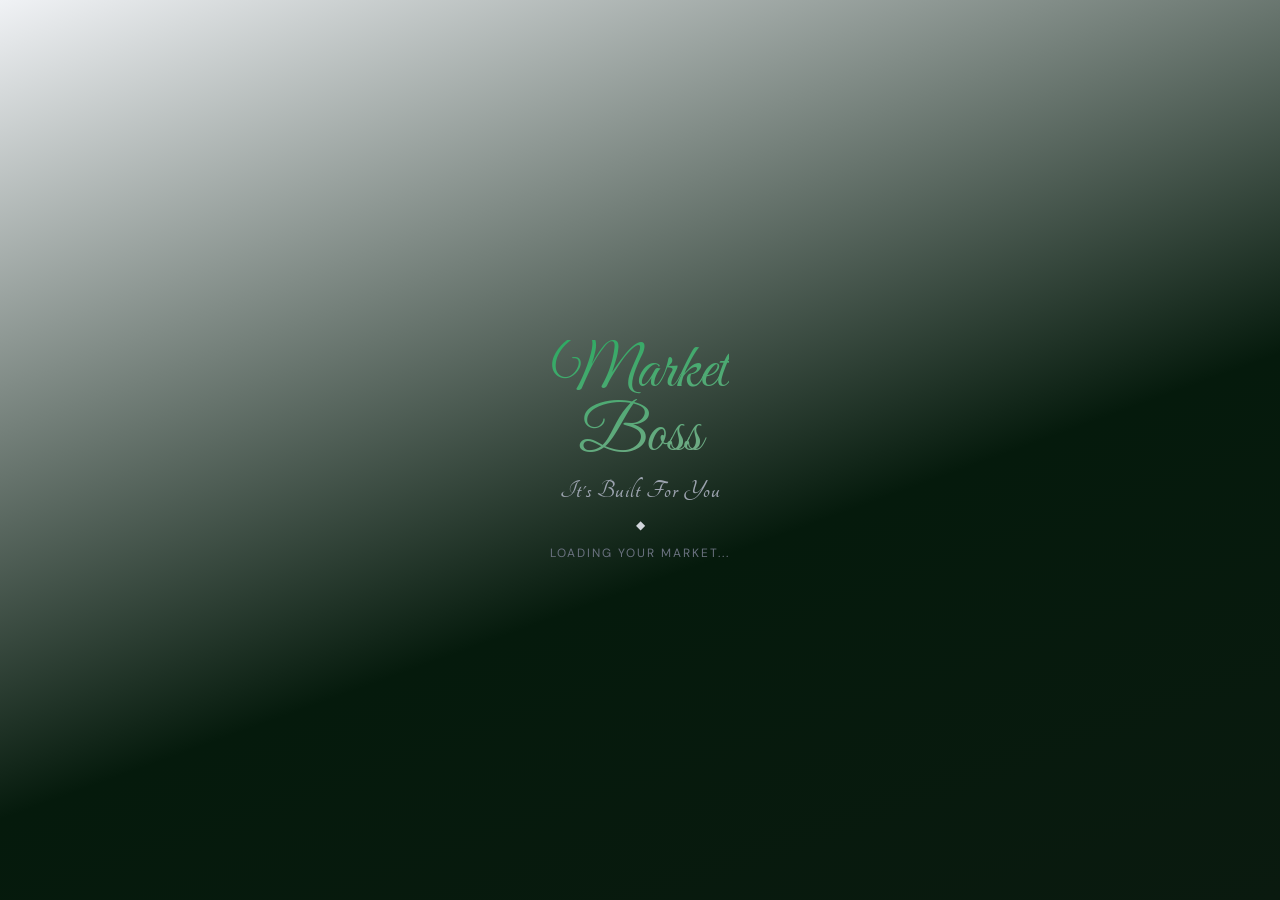
==== index.html @ b6127a5f "Update index.html Save pending fixed for staff account" ====
<!DOCTYPE html>
<html lang="en">
<head>
<meta charset="UTF-8">
<meta name="viewport" content="width=device-width, initial-scale=1.0, maximum-scale=1.0">
<title>MarketBOSS — Built for You</title>
<link href="https://fonts.googleapis.com/css2?family=Great+Vibes&family=Tangerine:wght@400;700&family=Syne:wght@400;600;700;800&family=DM+Sans:wght@300;400;500;600&display=swap" rel="stylesheet">
<style>
:root{
  /* ── Background & Surface — Light Mode ── */
  --bg:#F7F8FA;
  --surface:#FFFFFF;
  --surface2:#F0F2F5;
  --border:#E0E4EA;

  /* ── Brand Accents: Traffic-Light Palette ── */
  --green:#00A844;
  --green-dim:#007A30;
  --green-deep:#E6F7EE;
  --amber:#F5A800;
  --amber-dim:#C27F00;
  --red:#E8001A;
  --red-dim:#B00015;
  --blue:#1565C0;
  --purple:#7B1FA2;

  /* ── Text ── */
  --text:#111827;
  --dim:#374151;
  --muted:#6B7280;
  --sage:#9CA3AF;

  /* ── Legacy aliases (keep old refs working) ── */
  --gdeep:#F0F2F5;
  --gdim:#D1D5DB;

  /* ── Radii ── */
  --r:14px;
  --rs:8px;

  /* ── Fonts ── */
  --font-logo:'Great Vibes',cursive;
  --font-tag:'Tangerine',cursive;
  --font-head:'Syne',sans-serif;
  --font-body:'DM Sans',sans-serif;
}
*{box-sizing:border-box;margin:0;padding:0;-webkit-tap-highlight-color:transparent}
body{font-family:'DM Sans',sans-serif;background:var(--bg);color:var(--text);min-height:100vh;overflow-x:hidden}
.shell{max-width:430px;margin:0 auto;min-height:100vh;display:flex;flex-direction:column;position:relative;box-shadow:0 0 40px rgba(0,0,0,0.08)}

/* ── Header ── */
.hdr{padding:14px 16px 12px;display:flex;align-items:center;justify-content:space-between;background:var(--surface);position:sticky;top:0;z-index:100;border-bottom:2px solid var(--green)}
.logo{display:flex;flex-direction:column;gap:0;line-height:1}
.hdr-right{display:flex;gap:8px;align-items:center}
.icon-btn{width:36px;height:36px;background:var(--surface2);border:1px solid var(--border);border-radius:50%;display:flex;align-items:center;justify-content:center;cursor:pointer;font-size:16px;position:relative;flex-shrink:0}
.ndot{position:absolute;top:4px;right:4px;width:8px;height:8px;background:var(--amber);border-radius:50%;border:2px solid var(--surface)}

/* ── Tabs ── */
.tabs{display:flex;background:var(--surface);border-bottom:1px solid var(--border);padding:0;gap:0;overflow-x:auto;scrollbar-width:none}
.tabs::-webkit-scrollbar{display:none}
.tab{flex:1;padding:11px 4px;font-size:12px;font-weight:700;color:var(--muted);background:none;border:none;cursor:pointer;border-bottom:2px solid transparent;white-space:nowrap;transition:all 0.2s;font-family:var(--font-body);text-align:center;letter-spacing:0.3px}
.tab.on{color:var(--green);border-bottom-color:var(--green);background:var(--green-deep)}

/* ── Content ── */
.content{flex:1;padding:16px;padding-bottom:100px;overflow-y:auto}
.screen{display:none}.screen.on{display:block}

/* ── Hamburger menu ── */
.hmenu-overlay{display:none;position:fixed;inset:0;background:rgba(0,0,0,0.35);z-index:500;backdrop-filter:blur(2px)}
.hmenu-overlay.on{display:flex;justify-content:flex-end}
.hmenu-panel{width:260px;background:var(--surface);height:100%;border-left:2px solid var(--green);padding-top:16px;overflow-y:auto;box-shadow:-4px 0 20px rgba(0,0,0,0.12)}
.hmenu-lbl{padding:8px 20px 12px;font-family:var(--font-head);font-size:10px;font-weight:700;color:var(--amber);text-transform:uppercase;letter-spacing:1.2px;border-bottom:1px solid var(--border);margin-bottom:4px}
.hmenu-item{padding:13px 20px;font-size:14px;font-weight:600;color:var(--dim);cursor:pointer;display:flex;align-items:center;gap:10px;transition:all 0.15s;border-left:3px solid transparent}
.hmenu-item:hover,.hmenu-item:active{background:var(--green-deep);color:var(--green);border-left-color:var(--green)}

/* ── Cards ── */
.card{background:var(--surface);border:1px solid var(--border);border-radius:var(--r);padding:16px;margin-bottom:12px;box-shadow:0 1px 4px rgba(0,0,0,0.06)}
.card-title{font-family:'Syne',sans-serif;font-size:11px;font-weight:700;color:var(--muted);text-transform:uppercase;letter-spacing:1px;margin-bottom:12px}

/* ── Stats grid ── */
.stats2{display:grid;grid-template-columns:1fr 1fr;gap:10px;margin-bottom:12px}
.scard{background:var(--surface);border:1px solid var(--border);border-radius:var(--r);padding:14px;position:relative;overflow:hidden;box-shadow:0 1px 4px rgba(0,0,0,0.06)}
.scard::before{content:'';position:absolute;top:0;left:0;right:0;height:3px}
.scard.g::before{background:var(--green)}
.scard.a::before{background:var(--amber)}
.scard.r::before{background:var(--red)}
.scard.b::before{background:var(--blue)}
.slabel{font-size:10px;color:var(--muted);font-weight:700;text-transform:uppercase;letter-spacing:0.8px;margin-bottom:6px}
.sval{font-family:'Syne',sans-serif;font-size:22px;font-weight:800;line-height:1}
.sval.g{color:var(--green)}.sval.a{color:var(--amber)}.sval.r{color:var(--red)}.sval.b{color:var(--blue)}
.ssub{font-size:10px;color:var(--muted);margin-top:4px}
.ssub.up{color:var(--green)}.ssub.dn{color:var(--red)}

/* ── Alerts ── */
.alert{background:rgba(245,168,0,0.08);border:1px solid rgba(245,168,0,0.35);border-radius:var(--rs);padding:10px 12px;display:flex;align-items:center;gap:10px;margin-bottom:8px;font-size:12px;color:#92600A;font-weight:600}
.alert.r{background:rgba(232,0,26,0.06);border-color:rgba(232,0,26,0.3);color:var(--red)}
.alert.g{background:rgba(0,168,68,0.07);border-color:rgba(0,168,68,0.3);color:var(--green)}

/* ── Collapsible subsections ── */
.subsec{background:var(--surface);border:1px solid var(--border);border-radius:var(--r);margin-bottom:10px;overflow:hidden;box-shadow:0 1px 3px rgba(0,0,0,0.05)}
.subsec-hdr{display:flex;align-items:center;justify-content:space-between;padding:13px 16px;cursor:pointer;user-select:none;transition:background 0.15s}
.subsec-hdr:active,.subsec-hdr:hover{background:var(--surface2)}
.subsec-title{display:flex;align-items:center;gap:8px;font-family:'Syne',sans-serif;font-size:12px;font-weight:700;color:var(--text);text-transform:uppercase;letter-spacing:0.8px}
.subsec-meta{display:flex;align-items:center;gap:8px}
.subsec-count{font-size:10px;font-weight:700;padding:2px 8px;border-radius:10px;background:var(--surface2);color:var(--amber);border:1px solid var(--border)}
.subsec-chev{font-size:16px;color:var(--green);transition:transform 0.25s;font-weight:700}
.subsec-chev.open{transform:rotate(90deg)}
.subsec-body{overflow:hidden;transition:max-height 0.3s ease,opacity 0.25s;max-height:4000px;opacity:1}
.subsec-body.closed{max-height:0!important;opacity:0}
.inv-subsection-body.collapsed{max-height:0!important;opacity:0;overflow:hidden}
.inv-subsection-body{overflow:hidden;transition:max-height 0.3s ease,opacity 0.25s;max-height:4000px;opacity:1}
/* ── Staff transaction browse item styles ── */
.txn-result-item{display:flex;align-items:center;gap:12px;padding:11px 14px;background:var(--surface);border:1px solid var(--border);border-radius:var(--rs);margin-bottom:7px;cursor:pointer;transition:all .15s}
.txn-result-item:active{background:rgba(0,168,68,0.06);border-color:var(--green)}
.txn-result-add{background:var(--green);color:#fff;border:none;border-radius:20px;padding:7px 16px;font-size:12px;font-weight:700;cursor:pointer;font-family:'DM Sans',sans-serif;flex-shrink:0;white-space:nowrap}
.txn-result-added{background:rgba(0,168,68,0.1);color:var(--green);border:1px solid var(--green-dim);border-radius:20px;padding:7px 14px;font-size:12px;font-weight:700;cursor:pointer;font-family:'DM Sans',sans-serif;flex-shrink:0;white-space:nowrap}
/* ── Mode pills (staff cart payment modes) ── */
.mode-pill{padding:9px 14px;border-radius:20px;border:1.5px solid var(--border);font-size:12px;font-weight:600;cursor:pointer;background:var(--surface2);color:var(--muted);transition:all .15s;text-align:center;white-space:nowrap}
.mode-pill.selected-full{background:rgba(0,168,68,0.1);color:var(--green);border-color:var(--green)}
.mode-pill.selected-partial{background:rgba(245,168,0,0.1);color:var(--amber);border-color:var(--amber)}
.mode-pill.selected-credit{background:rgba(232,0,26,0.08);color:var(--red);border-color:var(--red)}
/* ── Pay method pills (staff cart) ── */
.pay-method-pill{flex:1;padding:9px 6px;border-radius:var(--rs);border:1.5px solid var(--border);font-size:12px;font-weight:600;cursor:pointer;background:var(--surface2);color:var(--muted);transition:all .15s;text-align:center}
.pay-method-pill.selected{background:rgba(21,101,192,0.1);color:var(--blue);border-color:var(--blue)}
.inv-subsection{background:var(--surface);border:1px solid var(--border);border-radius:var(--r);margin-bottom:10px;overflow:hidden;box-shadow:0 1px 3px rgba(0,0,0,0.05)}
.inv-subsection-header{display:flex;align-items:center;justify-content:space-between;padding:13px 16px;cursor:pointer;user-select:none;transition:background 0.15s}
.inv-subsection-header:active,.inv-subsection-header:hover{background:var(--surface2)}
.inv-subsection-title{display:flex;align-items:center;gap:8px;font-family:'Syne',sans-serif;font-size:12px;font-weight:700;color:var(--text);text-transform:uppercase;letter-spacing:0.8px}
.inv-subsection-meta{display:flex;align-items:center;gap:8px}
.inv-subsection-count{font-size:10px;font-weight:700;padding:2px 8px;border-radius:10px;background:var(--surface2);color:var(--amber);border:1px solid var(--border)}
.inv-subsection-chevron{font-size:16px;color:var(--green);transition:transform 0.25s;font-weight:700}
.inv-subsection-chevron.open{transform:rotate(90deg)}

/* ── Section divider ── */
.sdiv{font-family:var(--font-head);font-size:12px;font-weight:700;color:var(--amber);margin:14px 0 8px;display:flex;align-items:center;gap:8px;text-transform:uppercase;letter-spacing:0.8px}
.sdiv::after{content:'';flex:1;height:1px;background:var(--border)}

/* ── Transaction items ── */
.ti{display:flex;align-items:center;gap:12px;padding:10px 0;border-bottom:1px solid var(--border);cursor:pointer;transition:background 0.1s}
.ti:last-child{border-bottom:none}
.ti:active{background:var(--surface2)}
.ti-icon{width:38px;height:38px;border-radius:10px;display:flex;align-items:center;justify-content:center;font-size:16px;flex-shrink:0}
.ti-icon.sale{background:rgba(0,168,68,0.1);border:1px solid rgba(0,168,68,0.2)}
.ti-icon.purchase{background:rgba(21,101,192,0.1);border:1px solid rgba(21,101,192,0.2)}
.ti-icon.credit{background:rgba(245,168,0,0.1);border:1px solid rgba(245,168,0,0.2)}
.ti-icon.delivery{background:rgba(123,31,162,0.1);border:1px solid rgba(123,31,162,0.2)}
.ti-body{flex:1}.ti-title{font-size:13px;font-weight:600;color:var(--text)}.ti-sub{font-size:11px;color:var(--muted);margin-top:1px}
.ti-amt{text-align:right;flex-shrink:0}
.amt{font-family:'Syne',sans-serif;font-size:14px;font-weight:800}
.amt.in{color:var(--green)}.amt.out{color:var(--red)}
.ti-time{font-size:10px;color:var(--muted)}

/* ── Forms ── */
.frow{margin-bottom:12px}
.flabel{font-size:11px;font-weight:700;color:var(--dim);text-transform:uppercase;letter-spacing:0.8px;margin-bottom:6px;display:block}
.finput{width:100%;background:var(--surface);border:1.5px solid var(--border);border-radius:var(--rs);padding:11px 14px;color:var(--text);font-size:15px;font-family:'DM Sans',sans-serif;outline:none;transition:border-color 0.2s;box-shadow:0 1px 2px rgba(0,0,0,0.04)}
.finput:focus{border-color:var(--green);box-shadow:0 0 0 3px rgba(0,168,68,0.12)}
input[type="date"].finput{color-scheme:light}
.fselect{width:100%;background:var(--surface);border:1.5px solid var(--border);border-radius:var(--rs);padding:11px 14px;color:var(--text);font-size:14px;font-family:'DM Sans',sans-serif;outline:none;appearance:none;background-image:url("data:image/svg+xml,%3Csvg xmlns='http://www.w3.org/2000/svg' width='12' height='8'%3E%3Cpath fill='%236B7280' d='M1 1l5 5 5-5'/%3E%3C/svg%3E");background-repeat:no-repeat;background-position:right 14px center;box-shadow:0 1px 2px rgba(0,0,0,0.04)}
.fselect:focus{border-color:var(--green)}
.f2col{display:grid;grid-template-columns:1fr 1fr;gap:8px}

/* ── Buttons ── */
.brow{display:flex;gap:8px;margin-top:16px}
.btn{flex:1;padding:13px;border:none;border-radius:var(--rs);font-size:14px;font-weight:700;font-family:'DM Sans',sans-serif;cursor:pointer;transition:all 0.15s;letter-spacing:0.3px}
.btn:active{transform:scale(0.97);opacity:0.9}
.btn-g{background:var(--green);color:#fff}
.btn-s{background:var(--surface2);color:var(--text);border:1px solid var(--border)}
.btn-r{background:var(--red);color:#fff}
.btn-b{background:var(--blue);color:#fff}
.btn-a{background:var(--amber);color:#fff}

/* ── Mode pills ── */
.mpills{display:flex;gap:6px;flex-wrap:wrap}
.mpill{padding:8px 14px;border-radius:20px;border:1.5px solid var(--border);font-size:12px;font-weight:600;cursor:pointer;background:var(--surface2);color:var(--muted);transition:all 0.15s;white-space:nowrap}
.mpill.sf{background:rgba(0,168,68,0.1);color:var(--green);border-color:var(--green)}
.mpill.sp{background:rgba(245,168,0,0.1);color:var(--amber);border-color:var(--amber)}
.mpill.sc{background:rgba(232,0,26,0.08);color:var(--red);border-color:var(--red)}

/* ── Pay method pills ── */
.pmpills{display:flex;gap:6px}
.pmpill{flex:1;padding:9px 6px;border-radius:var(--rs);border:1.5px solid var(--border);font-size:12px;font-weight:600;cursor:pointer;background:var(--surface2);color:var(--muted);transition:all 0.15s;text-align:center}
.pmpill.on{background:rgba(21,101,192,0.1);color:var(--blue);border-color:var(--blue)}
/* partial box */
.pbox{background:var(--surface2);border:1px solid var(--border);border-radius:var(--rs);padding:12px 14px;margin-top:8px}
.pbox-row{display:flex;justify-content:space-between;font-size:12px;padding:3px 0}
.pbox-row span:first-child{color:var(--muted)}
.pbox-row.paid span:last-child{color:var(--green);font-weight:700}
.pbox-row.bal span:last-child{color:var(--red);font-weight:700;font-family:'Syne',sans-serif;font-size:14px}
/* contact box */
.contact-box{background:rgba(255,214,0,0.06);border:1px solid rgba(255,214,0,0.25);border-radius:var(--rs);padding:12px 14px;margin-top:10px}
.contact-lbl{font-size:11px;font-weight:700;color:var(--amber);text-transform:uppercase;letter-spacing:0.8px;margin-bottom:10px}
/* inventory */
.inv-row{display:flex;align-items:center;padding:10px 0;border-bottom:1px solid var(--border);gap:10px}
.inv-row:last-child{border-bottom:none}
.inv-emoji{font-size:22px;width:36px;text-align:center;flex-shrink:0}
.inv-info{flex:1}.inv-name{font-size:13px;font-weight:600}.inv-detail{font-size:11px;color:var(--muted);margin-top:2px}
.prog{height:4px;background:var(--surface2);border-radius:2px;margin-top:4px;overflow:hidden}
.progf{height:100%;border-radius:2px;transition:width 0.4s}
.progf.g{background:var(--green)}.progf.a{background:var(--amber)}.progf.r{background:var(--red)}
.inv-right{text-align:right;flex-shrink:0}
.inv-kg{font-family:'Syne',sans-serif;font-size:16px;font-weight:700}
.inv-kg.g{color:var(--green)}.inv-kg.a{color:var(--amber)}.inv-kg.r{color:var(--red)}
.inv-days{font-size:10px;color:var(--muted)}
.inv-actions{display:flex;gap:6px;margin-top:6px;justify-content:flex-end}
.inv-btn{padding:5px 12px;border-radius:20px;border:none;font-size:11px;font-weight:700;cursor:pointer;font-family:'DM Sans',sans-serif;transition:all 0.15s}
.inv-btn:active{transform:scale(0.95)}
.inv-btn-add{background:rgba(0,200,83,0.12);color:var(--green);border:1px solid var(--green-dim)}
.inv-btn-rem{background:rgba(255,23,68,0.12);color:var(--red);border:1px solid var(--red-dim)}
/* purchase items in sheet */
.pi-box{background:rgba(41,121,255,0.06);border:1px solid rgba(41,121,255,0.2);border-radius:var(--rs);padding:10px 12px;margin-bottom:8px;position:relative}
.pi-hdr{display:flex;justify-content:space-between;align-items:center;margin-bottom:8px}
.pi-label{font-size:12px;font-weight:700;color:var(--blue);font-family:'Syne',sans-serif}
.pi-remove{background:none;border:none;color:var(--red);font-size:16px;cursor:pointer;padding:0 4px;line-height:1}
.add-pi-btn{width:100%;padding:11px;background:none;border:1px dashed rgba(41,121,255,0.3);border-radius:var(--rs);color:var(--blue);font-size:13px;font-weight:600;cursor:pointer;font-family:'DM Sans',sans-serif;margin-bottom:10px}
.ptotal{background:rgba(41,121,255,0.06);border:1px solid rgba(41,121,255,0.2);border-radius:var(--rs);padding:10px 14px;margin-bottom:12px;font-size:13px}
.ptrow{display:flex;justify-content:space-between;padding:3px 0}
.ptrow span:first-child{color:var(--muted)}
.ptrow.grand span:last-child{font-family:'Syne',sans-serif;font-size:16px;color:var(--blue);font-weight:700}
/* credit ledger */
.credit-row{display:flex;align-items:center;padding:12px 0;border-bottom:1px solid var(--border);gap:10px;cursor:pointer}
.credit-row:last-child{border-bottom:none}
.credit-row:active{background:var(--surface2)}
.cavatar{width:38px;height:38px;background:var(--surface2);border-radius:50%;display:flex;align-items:center;justify-content:center;font-weight:700;font-size:14px;color:var(--dim);flex-shrink:0;border:1px solid var(--border)}
.cinfo{flex:1}.cname{font-size:13px;font-weight:600}.csub{font-size:11px;color:var(--muted)}
.cright{text-align:right}
.cowed{font-family:'Syne',sans-serif;font-size:14px;font-weight:700;color:var(--red)}
.cdays{font-size:10px;color:var(--muted);margin-top:1px}
.cbar{height:3px;background:var(--surface2);border-radius:2px;margin-top:3px;overflow:hidden}
.cbarfill{height:100%;border-radius:2px}
/* delivery */
.ditem{display:flex;gap:10px;padding:10px 0;border-bottom:1px solid var(--border);align-items:flex-start}
.ditem:last-child{border-bottom:none}
.dstatus{width:28px;height:28px;border-radius:50%;display:flex;align-items:center;justify-content:center;font-size:12px;flex-shrink:0;margin-top:3px}
.dstatus.pending{background:rgba(255,214,0,0.1);border:1px solid rgba(255,214,0,0.3)}
.dstatus.delivered{background:rgba(0,200,83,0.1);border:1px solid rgba(0,200,83,0.3)}
.dbody{flex:1}.dtitle{font-size:13px;font-weight:600}.dsub{font-size:11px;color:var(--muted);margin-top:2px}
.dbadge{font-size:10px;font-weight:700;padding:2px 8px;border-radius:10px;margin-top:4px;display:inline-block}
.dbadge.pending{background:rgba(255,214,0,0.1);color:var(--amber)}.dbadge.delivered{background:rgba(0,200,83,0.1);color:var(--green)}
/* analytics */
.insight{background:var(--surface);border:1px solid var(--border);border-radius:var(--r);padding:14px;margin-bottom:10px;border-top:3px solid var(--green)}
.insight-lbl{font-size:11px;font-weight:700;color:var(--green);text-transform:uppercase;letter-spacing:0.8px}
.insight-badge{font-size:10px;font-weight:700;padding:3px 8px;border-radius:20px;background:var(--green);color:#001a0a}
.barchart{display:flex;flex-direction:column;gap:8px}
.barrow{display:flex;align-items:center;gap:8px}
.barname{font-size:11px;width:80px;flex-shrink:0;color:var(--dim)}
.bartrack{flex:1;height:20px;background:var(--surface2);border-radius:4px;overflow:hidden}
.barfill{height:100%;border-radius:4px;display:flex;align-items:center;padding-left:8px;font-size:10px;font-weight:700;transition:width 0.6s}
.barfill.g{background:linear-gradient(90deg,var(--green-dim),var(--green));color:#001a0a}
.barfill.a{background:linear-gradient(90deg,var(--amber-dim),var(--amber));color:#1a0e00}
.barfill.b{background:linear-gradient(90deg,#1a4ea0,var(--blue));color:#fff}
.barfill.r{background:linear-gradient(90deg,var(--red-dim),var(--red));color:#fff}
.barpct{font-size:11px;font-weight:700;width:36px;text-align:right;color:var(--dim)}
.heatgrid{display:grid;grid-template-columns:repeat(2,1fr);gap:8px}
.hcell{background:var(--surface2);border:1px solid var(--border);border-radius:var(--rs);padding:10px;position:relative;overflow:hidden}
.hcell::before{content:'';position:absolute;inset:0;opacity:.15;border-radius:var(--rs)}
.hcell.hot::before{background:var(--red)}.hcell.warm::before{background:var(--amber)}
.hcell.cool::before{background:var(--blue)}.hcell.cold::before{background:var(--muted)}
.hprod{font-size:20px}.hname{font-size:12px;font-weight:600;margin-top:4px}
.hscore{font-family:'Syne',sans-serif;font-size:22px;font-weight:700}
.hscore.hot{color:var(--red)}.hscore.warm{color:var(--amber)}.hscore.cool{color:var(--blue)}.hscore.cold{color:var(--muted)}
.htrend{font-size:10px;margin-top:2px}
.tup{color:var(--green)}.tdn{color:var(--red)}.tfl{color:var(--muted)}
.msig{padding:10px 12px;background:var(--surface2);border-radius:var(--rs);margin-bottom:8px;border-left:3px solid var(--green);font-size:12px;color:var(--dim)}
.msig.a{border-left-color:var(--amber)}.msig.r{border-left-color:var(--red)}
.msig strong{color:var(--text)}
.prow{display:flex;justify-content:space-between;align-items:center;padding:8px 0;border-bottom:1px solid var(--border);font-size:13px}
.prow:last-child{border-bottom:none}
.plabel{color:var(--dim)}.pval{font-weight:700;font-family:'Syne',sans-serif}
.rec{background:var(--surface);border:1px solid var(--border);border-radius:var(--r);padding:14px;margin-bottom:10px;display:flex;gap:12px;align-items:flex-start;border-left:3px solid var(--blue)}
.rec-icon{font-size:28px;flex-shrink:0}
.rec-title{font-size:13px;font-weight:700;margin-bottom:3px;color:var(--text)}
.rec-text{font-size:12px;color:var(--muted);line-height:1.5}
.rec-action{display:inline-block;margin-top:8px;font-size:11px;font-weight:700;color:var(--blue);text-transform:uppercase;letter-spacing:.5px;cursor:pointer}
/* transaction screen */
.txn-hdr{display:flex;align-items:center;gap:12px;padding:14px 16px 10px;border-bottom:1px solid var(--border);background:var(--bg);position:sticky;top:0;z-index:10}
.back-btn{width:36px;height:36px;background:var(--surface);border:1px solid var(--border);border-radius:50%;display:flex;align-items:center;justify-content:center;cursor:pointer;font-size:18px;flex-shrink:0;color:var(--dim)}
.txn-title{font-family:'Syne',sans-serif;font-weight:800;font-size:18px;flex:1}
.cart-badge{background:var(--green);color:#001a0a;font-size:11px;font-weight:700;padding:3px 10px;border-radius:20px;flex-shrink:0}
.search-wrap{padding:12px 16px;background:var(--bg);position:sticky;top:61px;z-index:9}
.search-inner{position:relative}
.search-icon{position:absolute;left:14px;top:50%;transform:translateY(-50%);font-size:15px;pointer-events:none;color:var(--muted)}
.search-input{width:100%;background:var(--surface2);border:1px solid var(--border);border-radius:30px;padding:12px 18px 12px 40px;color:var(--text);font-size:15px;font-family:'DM Sans',sans-serif;outline:none;transition:border-color 0.2s}
.search-input:focus{border-color:var(--green);box-shadow:0 0 0 2px rgba(0,200,83,0.15)}
.sresults{padding:0 16px 8px}
.sresult{display:flex;align-items:center;gap:12px;padding:11px 14px;background:var(--surface2);border:1px solid var(--border);border-radius:var(--rs);margin-bottom:7px;cursor:pointer;transition:all .15s}
.sresult:active{background:rgba(0,200,83,0.08);border-color:var(--green);transform:scale(.98)}
.sremoji{font-size:24px;flex-shrink:0}
.srinfo{flex:1}.srname{font-size:14px;font-weight:600}.srmeta{font-size:11px;color:var(--muted);margin-top:1px}
.sr-add{background:var(--green);color:#001a0a;border:none;border-radius:20px;padding:6px 16px;font-size:12px;font-weight:700;cursor:pointer;font-family:'DM Sans',sans-serif;flex-shrink:0}
.sr-added{background:rgba(0,200,83,0.1);color:var(--green);border:1px solid var(--green-dim);border-radius:20px;padding:6px 14px;font-size:12px;font-weight:700;cursor:pointer;font-family:'DM Sans',sans-serif;flex-shrink:0}
.cat-section{padding:0 16px 12px}
.cat-hdr{display:flex;align-items:center;justify-content:space-between;padding:8px 0 6px;cursor:pointer}
.cat-lbl{font-family:'Syne',sans-serif;font-size:11px;font-weight:700;color:var(--amber);text-transform:uppercase;letter-spacing:.8px;display:flex;align-items:center;gap:6px}
.cat-chev{color:var(--green);font-size:14px;transition:transform .2s}
.cat-chev.open{transform:rotate(90deg)}
.cat-items{display:flex;flex-direction:column;gap:6px;overflow:hidden;transition:max-height .3s ease;max-height:2000px}
.cat-items.closed{max-height:0}
.finish-bar{padding:10px 16px 14px;background:var(--bg);border-top:1px solid var(--border);display:flex;gap:8px;align-items:center;position:sticky;bottom:0}
.finish-lbl{font-size:12px;color:var(--muted);flex:1}
.finish-lbl strong{color:var(--text)}
/* cart */
.cart-hdr{display:flex;align-items:center;gap:12px;padding:14px 16px 10px;border-bottom:1px solid var(--border);background:var(--bg);position:sticky;top:0;z-index:10}
.cart-prow{background:var(--surface);border:1px solid var(--border);border-radius:var(--r);padding:14px 16px;margin-bottom:10px}
.cart-ptop{display:flex;align-items:center;gap:10px;margin-bottom:12px}
.cart-pemoji{font-size:28px;flex-shrink:0}
.cart-pname{font-family:'Syne',sans-serif;font-size:15px;font-weight:700;flex:1}
.cart-premove{background:none;border:none;color:var(--red);font-size:18px;cursor:pointer;padding:0 4px}
.cart-pinputs{display:grid;grid-template-columns:1fr 1fr;gap:8px}
.cart-ig label{font-size:10px;font-weight:700;color:var(--amber);text-transform:uppercase;letter-spacing:.6px;display:block;margin-bottom:4px}
.cart-psub{margin-top:10px;text-align:right;font-size:12px;color:var(--muted)}
.cart-psub strong{font-family:'Syne',sans-serif;font-size:15px;color:var(--green);font-weight:700}
.grand-box{background:rgba(0,200,83,0.06);border:1px solid rgba(0,200,83,0.2);border-radius:var(--r);padding:16px;margin:12px 16px}
.gbrow{display:flex;justify-content:space-between;align-items:center;padding:5px 0;font-size:13px}
.gbrow span:first-child{color:var(--muted)}
.gbrow.total{border-top:1px solid #1a4028;margin-top:6px;padding-top:10px}
.gbrow.total span:first-child{font-weight:700;color:var(--text);font-size:15px}
.gbrow.total span:last-child{font-family:'Syne',sans-serif;font-size:24px;font-weight:800;color:var(--green)}
.pay-section{padding:0 16px 100px}
.pay-btn{width:100%;padding:16px;background:linear-gradient(135deg,var(--gdim),var(--green));color:#fff;border:none;border-radius:var(--rs);font-size:16px;font-weight:700;font-family:var(--font-head);cursor:pointer;margin-top:4px;transition:all .15s;letter-spacing:0.3px}
.pay-btn:active{transform:scale(.98);opacity:.9}
/* inv add/remove sheets */
.inv-sheet-preview{background:var(--surface2);border:1px solid var(--border);border-radius:var(--rs);padding:10px 14px;margin-bottom:14px;display:flex;align-items:center;gap:10px}
/* overlays */
.overlay{display:none;position:fixed;inset:0;background:rgba(0,0,0,.75);z-index:200;backdrop-filter:blur(4px)}
.overlay.on{display:flex;align-items:flex-end;justify-content:center}
.sheet{background:var(--surface);border-radius:20px 20px 0 0;border-top:1px solid var(--border);width:100%;max-width:430px;padding:20px 20px 40px;transform:translateY(100%);transition:transform .3s cubic-bezier(.34,1.56,.64,1);max-height:92vh;overflow-y:auto}
.overlay.on .sheet{transform:translateY(0)}
.shandle{width:40px;height:4px;background:var(--border);border-radius:2px;margin:0 auto 16px}
.stitle{font-family:'Syne',sans-serif;font-size:18px;font-weight:700;margin-bottom:16px}
/* toast */
.toast{position:fixed;bottom:90px;left:50%;transform:translateX(-50%) translateY(20px);background:var(--surface);border:1px solid var(--green);color:var(--green);padding:10px 20px;border-radius:30px;font-size:13px;font-weight:600;opacity:0;transition:all .3s;z-index:300;white-space:nowrap;pointer-events:none}
.toast.on{opacity:1;transform:translateX(-50%) translateY(0)}
.toast.err{border-color:var(--red);color:var(--red)}
/* FAB */
.fab{position:fixed;bottom:24px;right:calc(50% - 215px + 16px);width:52px;height:52px;border-radius:50%;display:flex;align-items:center;justify-content:center;font-size:24px;cursor:pointer;z-index:150;transition:transform .2s,background .3s,box-shadow .3s}
.fab:active{transform:scale(.92)}
@media(max-width:430px){
  .fab{right:16px}
  #fab-minus{right:auto!important;left:16px!important}
}
/* credit detail */
.cd-hdr{text-align:center;padding:4px 0 16px;border-bottom:1px solid var(--border);margin-bottom:16px}
.cd-avatar{width:56px;height:56px;background:var(--surface2);border-radius:50%;display:flex;align-items:center;justify-content:center;font-weight:700;font-size:20px;color:var(--dim);border:2px solid var(--border);margin:0 auto 10px}
.cd-name{font-family:'Syne',sans-serif;font-size:18px;font-weight:700}
.cd-owed{font-size:28px;font-family:'Syne',sans-serif;font-weight:800;color:var(--red);margin:6px 0 2px}
.cd-sub{font-size:12px;color:var(--muted)}
.ctxi{padding:10px 0;border-bottom:1px solid var(--border)}
.ctxi:last-child{border-bottom:none}
.ctxi-date{font-size:10px;color:var(--muted);font-weight:600;text-transform:uppercase;letter-spacing:.5px;margin-bottom:6px}
.ctxi-pline{font-size:12px;color:var(--dim);padding:1px 0}
.ctxi-footer{display:flex;justify-content:space-between;align-items:center;margin-top:6px}
.ctxi-total{font-family:'Syne',sans-serif;font-size:14px;font-weight:700}
.ctxi-paid{font-size:11px;color:var(--green)}
.ctxi-bal{font-size:11px;color:var(--red);font-weight:600}
.ctxi-method{font-size:10px;background:var(--surface2);padding:2px 8px;border-radius:10px;color:var(--muted)}
.offset-box{background:linear-gradient(135deg,#0a2518,#0d1f15);border:1px solid #1a4028;border-radius:var(--r);padding:14px;margin-top:16px}
.offset-title{font-family:'Syne',sans-serif;font-size:13px;font-weight:700;color:var(--green);margin-bottom:10px}
.offset-row{display:flex;gap:8px;align-items:center}
/* ALC = Average Landed Cost panel */
.alc-panel{background:linear-gradient(135deg,#0a1a28,#0d1f30);border:1px solid #1a3060;border-radius:var(--rs);padding:12px 14px;margin-top:10px}
.alc-title{font-family:var(--font-head);font-size:11px;font-weight:700;color:var(--blue);text-transform:uppercase;letter-spacing:.8px;margin-bottom:10px;display:flex;align-items:center;gap:6px}
.alc-row{display:flex;justify-content:space-between;align-items:center;padding:5px 0;border-bottom:1px solid rgba(74,158,255,0.12);font-size:12px}
.alc-row:last-child{border-bottom:none;padding-top:8px;margin-top:2px}
.alc-label{color:var(--dim)}
.alc-val{font-family:var(--font-head);font-weight:700;font-size:13px;color:var(--blue)}
.alc-suggest{color:var(--green)!important;font-size:14px!important}
.alc-margin{display:inline-block;font-size:10px;font-weight:700;padding:2px 7px;border-radius:10px;margin-left:6px}
.alc-margin.ok{background:#0a2518;color:var(--green)}
.alc-margin.low{background:#281a0a;color:var(--amber)}
.alc-margin.bad{background:#2a0a0a;color:var(--red)}
/* Time-to-restock countdown tag */
.ttr{display:inline-flex;align-items:center;gap:3px;font-size:10px;font-weight:700;padding:2px 7px;border-radius:10px;margin-left:4px}
.ttr.critical{background:rgba(232,69,60,0.15);color:var(--red);border:1px solid rgba(232,69,60,0.3)}
.ttr.warning{background:rgba(245,166,35,0.12);color:var(--amber);border:1px solid rgba(245,166,35,0.3)}
.ttr.good{background:rgba(45,170,98,0.10);color:var(--green);border:1px solid rgba(45,170,98,0.25)}
.ttr.na{background:var(--surface2);color:var(--muted);border:1px solid var(--border)}
/* BRAND SPLASH */
.splash{position:fixed;inset:0;background:linear-gradient(160deg,var(--gdeep) 0%,#051a0c 60%,#0a1a0f 100%);z-index:999;display:flex;flex-direction:column;align-items:center;justify-content:center;gap:8px;transition:opacity 0.6s}
.splash.hide{opacity:0;pointer-events:none}
.splash-logo{font-family:var(--font-logo);font-size:64px;font-weight:400;line-height:1;background:linear-gradient(165deg,#2DAA62,#7AAA8A);-webkit-background-clip:text;-webkit-text-fill-color:transparent;background-clip:text;text-align:center}
.splash-tag{font-family:var(--font-tag);font-size:26px;font-weight:700;color:var(--sage);letter-spacing:1px}
.splash-diamond{font-size:12px;color:var(--gdim);margin:4px 0}
.splash-sub{font-size:12px;color:var(--muted);font-family:var(--font-body);letter-spacing:2px;text-transform:uppercase}
/* ============================================================
   ACCOUNTS SYSTEM
   ============================================================ */
.login-shell{position:fixed;inset:0;background:var(--bg);z-index:1000;display:flex;flex-direction:column;align-items:center;justify-content:center;padding:24px}
.login-logo{font-family:var(--font-logo);font-size:52px;color:var(--green);text-align:center;margin-bottom:4px}
.login-tag{font-family:var(--font-tag);font-size:22px;color:var(--sage);text-align:center;margin-bottom:40px}
.login-card{background:var(--surface);border:1px solid var(--border);border-radius:var(--r);padding:24px;width:100%;max-width:380px}
.login-title{font-family:var(--font-head);font-size:16px;font-weight:700;text-align:center;margin-bottom:20px;color:var(--text)}
.account-list{display:flex;flex-direction:column;gap:8px;margin-bottom:8px}
.account-item{display:flex;align-items:center;gap:12px;padding:12px 14px;background:var(--surface2);border:1px solid var(--border);border-radius:var(--rs);cursor:pointer;transition:all 0.15s}
.account-item:active{border-color:var(--green);background:var(--gdeep)}
.acct-avatar{width:40px;height:40px;border-radius:50%;display:flex;align-items:center;justify-content:center;font-weight:800;font-size:14px;flex-shrink:0;font-family:var(--font-head)}
.acct-avatar.owner{background:linear-gradient(135deg,var(--gdim),var(--green));color:#fff}
.acct-avatar.multi{background:linear-gradient(135deg,#1a4ea0,var(--blue));color:#fff}
.acct-avatar.staff{background:linear-gradient(135deg,var(--muted),var(--sage));color:#fff}
.acct-info{flex:1}
.acct-name{font-size:14px;font-weight:700;color:var(--text)}
.acct-role{font-size:11px;color:var(--muted);margin-top:1px}
.pin-display{display:flex;justify-content:center;gap:10px;margin:16px 0}
.pin-dot{width:14px;height:14px;border-radius:50%;border:2px solid var(--border);background:transparent;transition:all 0.15s}
.pin-dot.filled{background:var(--green);border-color:var(--green)}
.pin-pad{display:grid;grid-template-columns:repeat(3,1fr);gap:10px;margin-top:8px}
.pin-key{height:56px;background:var(--surface2);border:1px solid var(--border);border-radius:var(--rs);display:flex;align-items:center;justify-content:center;font-family:var(--font-head);font-size:20px;font-weight:700;cursor:pointer;transition:all 0.15s;color:var(--text)}
.pin-key:active{background:var(--gdeep);border-color:var(--green);transform:scale(0.95)}
.role-badge{font-size:10px;font-weight:700;padding:2px 8px;border-radius:10px;flex-shrink:0}
.role-badge.owner{background:var(--gdeep);color:var(--green);border:1px solid var(--gdim)}
.role-badge.multi{background:#0a1528;color:var(--blue);border:1px solid #1a3060}
.role-badge.staff{background:#1a1528;color:var(--purple);border:1px solid #3a2060}
.lb-row{display:flex;align-items:center;gap:12px;padding:10px 0;border-bottom:1px solid var(--border)}
.lb-row:last-child{border-bottom:none}
.lb-rank{font-family:var(--font-head);font-size:18px;font-weight:800;width:28px;text-align:center;flex-shrink:0}
.lb-rank.gold{color:#FFD700}.lb-rank.silver{color:#C0C0C0}.lb-rank.bronze{color:#CD7F32}
.lb-avatar{width:36px;height:36px;border-radius:50%;display:flex;align-items:center;justify-content:center;font-weight:800;font-size:13px;flex-shrink:0;background:var(--surface2);border:1px solid var(--border);color:var(--text)}
.lb-info{flex:1}.lb-name{font-size:13px;font-weight:700}.lb-sub{font-size:11px;color:var(--muted)}
.lb-right{text-align:right}.lb-amount{font-family:var(--font-head);font-size:14px;font-weight:700;color:var(--green)}.lb-txns{font-size:10px;color:var(--muted)}
.lb-bar{height:3px;background:var(--border);border-radius:2px;margin-top:4px;overflow:hidden}
.lb-barfill{height:100%;border-radius:2px;background:linear-gradient(90deg,var(--gdim),var(--green))}
.audit-flag{display:flex;align-items:flex-start;gap:10px;padding:10px 12px;border-radius:var(--rs);margin-bottom:8px}
.audit-flag.ok{background:rgba(45,170,98,0.08);border:1px solid rgba(45,170,98,0.2)}
.audit-flag.warn{background:rgba(245,166,35,0.08);border:1px solid rgba(245,166,35,0.2)}
.audit-flag.err{background:rgba(232,69,60,0.08);border:1px solid rgba(232,69,60,0.25)}
.store-tab{display:flex;gap:6px;overflow-x:auto;scrollbar-width:none;padding:10px 16px;border-bottom:1px solid var(--border)}
.store-tab::-webkit-scrollbar{display:none}
.store-pill{flex-shrink:0;padding:7px 14px;background:var(--surface2);border:1px solid var(--border);border-radius:20px;font-size:12px;font-weight:600;cursor:pointer;color:var(--muted);transition:all 0.15s;white-space:nowrap}
.store-pill.on{background:var(--gdeep);border-color:var(--gdim);color:var(--green)}
.staff-total-box{margin:16px;background:linear-gradient(135deg,var(--gdeep),#0a2010);border:1px solid var(--gdim);border-radius:var(--r);padding:16px;text-align:center}
.staff-total-label{font-size:11px;font-weight:600;color:var(--sage);text-transform:uppercase;letter-spacing:0.8px;margin-bottom:4px}
.staff-total-val{font-family:var(--font-head);font-size:36px;font-weight:800;color:var(--green)}
.shift-modal{display:none;position:fixed;inset:0;background:rgba(0,0,0,0.85);z-index:600;backdrop-filter:blur(6px);align-items:center;justify-content:center;padding:20px}
.shift-modal.on{display:flex}
.shift-card{background:var(--surface);border:1px solid var(--border);border-radius:20px;padding:24px;width:100%;max-width:380px}
/* Subsection headers use brand font */
.subsec-title{display:flex;align-items:center;gap:8px;font-family:var(--font-head);font-size:12px;font-weight:700;color:var(--sage);text-transform:uppercase;letter-spacing:0.8px}
.stitle{font-family:var(--font-head);font-size:18px;font-weight:700;margin-bottom:16px;color:var(--text)}
.txn-title{font-family:var(--font-head);font-weight:800;font-size:18px;flex:1}
.back-btn{width:36px;height:36px;background:var(--surface);border:1px solid var(--border);border-radius:50%;display:flex;align-items:center;justify-content:center;cursor:pointer;font-size:18px;flex-shrink:0;color:var(--sage)}
.inv-level-hdr { display:flex;align-items:center;gap:8px;padding:8px 12px;border-radius:var(--rs);margin-bottom:6px;font-family:'Syne',sans-serif;font-size:11px;font-weight:700;text-transform:uppercase;letter-spacing:.8px }
.inv-level-hdr.rl { background:linear-gradient(135deg,#2a0a0a,#1e0505);color:var(--red);border:1px solid #4a1010 }
.inv-level-hdr.al { background:linear-gradient(135deg,#2a1a0a,#1e1506);color:var(--amber);border:1px solid #4a3010 }
.inv-level-hdr.gl { background:linear-gradient(135deg,#0a2518,#061408);color:var(--green);border:1px solid #1a4028 }
.ldot { width:8px;height:8px;border-radius:50%;flex-shrink:0 }
.ldot.r{background:var(--red)}.ldot.a{background:var(--amber)}.ldot.g{background:var(--green)}
.prod-card { background:var(--surface);border:1px solid var(--border);border-radius:var(--r);padding:14px;margin-bottom:8px;cursor:pointer;transition:all .15s }
.prod-card:active{transform:scale(.98)}
.prod-card.lr{border-left:3px solid var(--red)}.prod-card.la{border-left:3px solid var(--amber)}.prod-card.lg{border-left:3px solid var(--green)}
.pct { display:flex;align-items:center;gap:10px }
.pcemoji{font-size:26px;flex-shrink:0}
.pcinfo{flex:1}.pcname{font-family:'Syne',sans-serif;font-size:14px;font-weight:700}.pccat{font-size:10px;color:var(--muted);text-transform:uppercase;letter-spacing:.5px;margin-top:1px}
.pcright{text-align:right;flex-shrink:0}
.pcstock{font-family:'Syne',sans-serif;font-size:18px;font-weight:700;line-height:1}
.pcstock.r{color:var(--red)}.pcstock.a{color:var(--amber)}.pcstock.g{color:var(--green)}
.pcunit{font-size:10px;color:var(--muted);margin-top:2px}
.pcbot{margin-top:10px;display:flex;gap:8px;align-items:center}
.lbar{flex:1;height:6px;background:var(--surface2);border-radius:3px;overflow:hidden}
.lbarfill{height:100%;border-radius:3px;transition:width .4s}
.lbarfill.r{background:var(--red)}.lbarfill.a{background:var(--amber)}.lbarfill.g{background:var(--green)}
.etag{font-size:10px;font-weight:600;padding:2px 8px;border-radius:10px;flex-shrink:0}
.etag.urgent{background:#2a0a0a;color:var(--red)}.etag.soon{background:#2a1a0a;color:var(--amber)}.etag.ok{background:#0a2518;color:var(--green)}
.unit-chips{display:flex;flex-wrap:wrap;gap:6px;margin-bottom:8px}
.uchip{padding:6px 12px;border-radius:20px;border:1px solid var(--border);font-size:12px;font-weight:600;cursor:pointer;background:var(--surface2);color:var(--muted);transition:all .15s}
.uchip.on{background:#0a1528;color:var(--blue);border-color:var(--blue)}
.lvl-grid{display:grid;grid-template-columns:1fr 1fr 1fr;gap:8px;margin-bottom:12px}
.lvl-box{background:var(--surface2);border:1px solid var(--border);border-radius:var(--rs);padding:10px;text-align:center}
.lvl-lbl{font-size:10px;font-weight:700;text-transform:uppercase;letter-spacing:.5px;margin-bottom:6px}
.lvl-lbl.r{color:var(--red)}.lvl-lbl.a{color:var(--amber)}.lvl-lbl.g{color:var(--green)}
</style>
</head>
<body>
<div class="shell">

  <div class="hdr">
    <div class="logo">
      <div style="font-family:var(--font-logo);font-size:28px;font-weight:400;line-height:1;letter-spacing:0.5px;background:linear-gradient(165deg,#2DAA62,#7AAA8A);-webkit-background-clip:text;-webkit-text-fill-color:transparent;background-clip:text">MarketBoss</div>
      <div style="font-family:var(--font-tag);font-size:14px;font-weight:700;color:var(--sage);letter-spacing:0.5px;line-height:1;margin-top:1px">It's Built For You</div>
      <div style="font-size:10px;color:var(--muted);margin-top:2px;font-family:var(--font-body)">Welcome, Ahmed Nahuche</div>
    </div>
    <div class="hdr-right">
      <div style="background:var(--gdim);color:var(--green);font-size:10px;font-weight:600;padding:3px 8px;border-radius:20px">● OFFLINE</div>
      <div class="icon-btn" onclick="showSheet('notifications')">🔔<div class="ndot"></div></div>
      <div class="icon-btn" onclick="toggleHmenu()">☰</div>
    </div>
  </div>

  <!-- Hamburger overlay — content built dynamically per role by buildHmenu() -->
  <div class="hmenu-overlay" id="hmenu" onclick="closeHmenu()">
    <div class="hmenu-panel" onclick="event.stopPropagation()" id="hmenu-panel">
      <!-- populated by buildHmenu() -->
    </div>
  </div>

  <div class="tabs">
    <button class="tab on" onclick="navTo('home',this)">Home</button>
    <button class="tab" onclick="navTo('inventory',this)">Inventory</button>
    <button class="tab" onclick="navTo('transactions',this)">Activities</button>
    <button class="tab" onclick="navTo('dashboard',this)">Dashboard</button>
  </div>

  <div class="content">

    <!-- HOME -->
    <div id="screen-home" class="screen on">
      <div class="alert g">🧊 FIFO active — sell older batches first to reduce waste.</div>
      <div class="sdiv">🔥 Flash Sale Alerts</div>
      <div id="home-flash-list"></div>
      <div class="sdiv" style="margin-top:4px">📦 Batch Status by Product</div>
      <div id="home-fifo-list"></div>
    </div>

    <!-- DASHBOARD -->
    <div id="screen-dashboard" class="screen">
      <div id="dash-alerts"></div>
      <div class="stats2">
        <div class="scard"><div class="slabel">Today Sales</div><div class="sval g">₦47,200</div><div class="ssub up">↑ 14% vs yesterday</div></div>
        <div class="scard"><div class="slabel">Cash In Hand</div><div class="sval b">₦31,400</div><div class="ssub">After credit sales</div></div>
        <div class="scard"><div class="slabel">Credit Owed</div><div class="sval a" id="dash-credit">₦64,800</div><div class="ssub dn">3 customers</div></div>
        <div class="scard"><div class="slabel">Today Profit</div><div class="sval g">₦12,800</div><div class="ssub up">↑ Healthy margin</div></div>
      </div>
      <div class="sdiv">Profit Breakdown</div>
      <div class="card">
        <div class="prow"><span class="plabel">Total Revenue</span><span class="pval" style="color:var(--green)">₦47,200</span></div>
        <div class="prow"><span class="plabel">Purchase Cost</span><span class="pval" style="color:var(--red)">₦34,400</span></div>
        <div class="prow"><span class="plabel">Gross Profit</span><span class="pval" style="color:var(--green)">₦12,800</span></div>
        <div class="prow"><span class="plabel">Margin</span><span class="pval" style="color:var(--amber)">27.1%</span></div>
        <div class="prow"><span class="plabel">Credit Outstanding</span><span class="pval" style="color:var(--amber)">₦15,800</span></div>
        <div class="prow"><span class="plabel">Cash Received</span><span class="pval" style="color:var(--blue)">₦31,400</span></div>
      </div>
    </div>

    <!-- INVENTORY -->
    <div id="screen-inventory" class="screen">
      <div style="display:flex;gap:8px;margin-bottom:12px">
        <div style="flex:1;background:rgba(232,0,26,0.07);border:1px solid rgba(232,0,26,0.2);border-radius:var(--rs);padding:10px;text-align:center">
          <div style="font-size:20px;font-family:'Syne',sans-serif;font-weight:800;color:var(--red)" id="inv-count-r">0</div>
          <div style="font-size:10px;color:var(--red);font-weight:700;margin-top:2px;text-transform:uppercase;letter-spacing:.5px">Critical</div>
        </div>
        <div style="flex:1;background:rgba(245,168,0,0.08);border:1px solid rgba(245,168,0,0.25);border-radius:var(--rs);padding:10px;text-align:center">
          <div style="font-size:20px;font-family:'Syne',sans-serif;font-weight:800;color:var(--amber)" id="inv-count-a">0</div>
          <div style="font-size:10px;color:var(--amber);font-weight:700;margin-top:2px;text-transform:uppercase;letter-spacing:.5px">Low Stock</div>
        </div>
        <div style="flex:1;background:rgba(0,168,68,0.07);border:1px solid rgba(0,168,68,0.2);border-radius:var(--rs);padding:10px;text-align:center">
          <div style="font-size:20px;font-family:'Syne',sans-serif;font-weight:800;color:var(--green)" id="inv-count-g">0</div>
          <div style="font-size:10px;color:var(--green);font-weight:700;margin-top:2px;text-transform:uppercase;letter-spacing:.5px">Good Stock</div>
        </div>
      </div>
      <div id="inv-sections"></div>
    </div>

    <!-- ACTIVITIES (was Transactions) -->
    <div id="screen-transactions" class="screen">
      <div class="subsec">
        <div class="subsec-hdr" onclick="toggleSec('ts-sales')">
          <div class="subsec-title">💰 Sales</div>
          <div class="subsec-meta"><span class="subsec-count" id="ts-sales-count">—</span><div class="subsec-chev" id="chev-ts-sales">›</div></div>
        </div>
        <div class="subsec-body closed" id="ts-sales"><div id="ts-sales-list" style="padding:0 16px 8px"></div></div>
      </div>
      <div class="subsec">
        <div class="subsec-hdr" onclick="toggleSec('ts-purchases')">
          <div class="subsec-title">🛒 Purchases</div>
          <div class="subsec-meta"><span class="subsec-count" id="ts-purchases-count">—</span><div class="subsec-chev" id="chev-ts-purchases">›</div></div>
        </div>
        <div class="subsec-body closed" id="ts-purchases"><div id="ts-purchases-list" style="padding:0 16px 8px"></div></div>
      </div>
      <div class="subsec">
        <div class="subsec-hdr" onclick="toggleSec('ts-removals')">
          <div class="subsec-title">🗑 Removals</div>
          <div class="subsec-meta"><span class="subsec-count" id="ts-removals-count">—</span><div class="subsec-chev" id="chev-ts-removals">›</div></div>
        </div>
        <div class="subsec-body closed" id="ts-removals"><div id="ts-removals-list" style="padding:0 16px 8px"></div></div>
      </div>
      <div class="subsec" style="border-color:rgba(245,168,0,0.4)">
        <div class="subsec-hdr" onclick="toggleSec('ts-pending')" style="background:rgba(245,168,0,0.04)">
          <div class="subsec-title" style="color:var(--amber)">⏳ Pending Transactions</div>
          <div class="subsec-meta"><span class="subsec-count" id="ts-pending-count">—</span><div class="subsec-chev" id="chev-ts-pending">›</div></div>
        </div>
        <div class="subsec-body closed" id="ts-pending"><div id="ts-pending-list" style="padding:0 16px 8px"></div></div>
      </div>
    </div>

    <!-- CREDIT -->
    <div id="screen-credit" class="screen">
      <div class="stats2">
        <div class="scard"><div class="slabel">Customers Owe</div><div class="sval r" id="credit-stat">₦64,800</div><div class="ssub" id="credit-count">3 customers</div></div>
        <div class="scard"><div class="slabel">Owed to Suppliers</div><div class="sval a" id="supplier-stat">₦0</div><div class="ssub" id="supplier-count">0 suppliers</div></div>
      </div>
      <!-- Sub-tabs -->
      <div style="display:flex;gap:0;background:var(--surface);border:1px solid var(--border);border-radius:var(--r);overflow:hidden;margin-bottom:12px">
        <button id="cl-tab-cust" onclick="switchCreditTab('customer')" style="flex:1;padding:11px;border:none;background:var(--gdim);color:#fff;font-size:13px;font-weight:700;cursor:pointer;font-family:var(--font-body);transition:all .2s">👤 Customer Ledger</button>
        <button id="cl-tab-supp" onclick="switchCreditTab('supplier')" style="flex:1;padding:11px;border:none;background:var(--surface);color:var(--sage);font-size:13px;font-weight:600;cursor:pointer;font-family:var(--font-body);transition:all .2s">🏪 Supplier Ledger</button>
      </div>
      <!-- Customer panel -->
      <div id="cl-panel-customer">
        <div style="display:flex;justify-content:space-between;align-items:center;margin-bottom:8px">
          <span style="font-size:12px;color:var(--muted)">Tap a customer to view details</span>
          <button onclick="showSheet('add-credit-manual')" style="background:var(--blue);color:#fff;border:none;border-radius:20px;padding:6px 14px;font-size:12px;font-weight:700;cursor:pointer;font-family:var(--font-body)">+ Add Entry</button>
        </div>
        <div class="card" style="padding:8px 12px"><div id="credit-list"></div></div>
      </div>
      <!-- Supplier panel -->
      <div id="cl-panel-supplier" style="display:none">
        <div style="display:flex;justify-content:space-between;align-items:center;margin-bottom:8px">
          <span style="font-size:12px;color:var(--muted)">Tap a supplier to record payment</span>
          <button onclick="showSheet('add-supplier-credit')" style="background:var(--blue);color:#fff;border:none;border-radius:20px;padding:6px 14px;font-size:12px;font-weight:700;cursor:pointer;font-family:var(--font-body)">+ Add Entry</button>
        </div>
        <div class="card" style="padding:8px 12px"><div id="supplier-list"></div></div>
      </div>
    </div>

    <!-- DELIVERY -->
    <div id="screen-delivery" class="screen">
      <div class="stats2">
        <div class="scard"><div class="slabel">Pending</div><div class="sval a" id="pend-count">3</div><div class="ssub">Today</div></div>
        <div class="scard"><div class="slabel">Delivered</div><div class="sval g" id="deliv-count">5</div><div class="ssub up">Today</div></div>
      </div>
      <div class="card"><div class="card-title">Active Dispatches</div><div id="delivery-list"></div></div>
      <div class="card" style="background:linear-gradient(135deg,#0d0a1f,#110d28);border-color:#2a1a60">
        <div class="card-title" style="color:var(--purple)">New Dispatch</div>
        <div class="frow"><label class="flabel">Assign To (Rider / Boy Name)</label><input class="finput" type="text" id="dsp-boy" placeholder="e.g. Hassan, Emeka…"></div>
        <div class="frow">
          <label class="flabel">Transaction to Dispatch</label>
          <select class="fselect" id="dsp-txn" onchange="previewDspTxn()"><option value="">— Select pending transaction —</option></select>
          <div id="dsp-preview" style="display:none;margin-top:8px;background:var(--surface2);border:1px solid #2a1a60;border-radius:var(--rs);padding:10px 12px;font-size:12px;color:var(--dim)"></div>
        </div>
        <div class="frow"><label class="flabel">Destination</label><input class="finput" type="text" id="dsp-dest" placeholder="e.g. Garki Area 11"></div>
        <div class="brow"><button class="btn" style="background:var(--purple);color:#0a0820" onclick="addDispatch()">Dispatch Now</button></div>
      </div>
    </div>

    <!-- ANALYTICS -->
    <div id="screen-analytics" class="screen">
      <!-- Store scope banner — shown for managers, hidden for owners -->
      <div id="analytics-store-banner" style="display:none;background:rgba(21,101,192,0.08);border:1px solid rgba(21,101,192,0.25);border-radius:var(--rs);padding:9px 14px;margin-bottom:12px;font-size:12px;font-weight:700;color:var(--blue)"></div>
      <div class="subsec">
        <div class="subsec-hdr" onclick="toggleSec('an-vel')">
          <div class="subsec-title">📊 Trader Intelligence</div>
          <div class="subsec-meta"><div class="subsec-chev open" id="chev-an-vel">›</div></div>
        </div>
        <div class="subsec-body" id="an-vel">
          <div class="insight" style="margin:0 0 14px">
            <div style="display:flex;justify-content:space-between;align-items:center;margin-bottom:10px"><span class="insight-lbl">Product Velocity</span><span class="insight-badge">Live</span></div>
            <div class="barchart">
              <div class="barrow"><div class="barname">🍅 Tomato</div><div class="bartrack"><div class="barfill g" style="width:88%">88%</div></div><div class="barpct" style="color:var(--green)">Fast</div></div>
              <div class="barrow"><div class="barname">🌶 Pepper</div><div class="bartrack"><div class="barfill a" style="width:72%">72%</div></div><div class="barpct" style="color:var(--amber)">Good</div></div>
              <div class="barrow"><div class="barname">🧅 Onion</div><div class="bartrack"><div class="barfill b" style="width:54%">54%</div></div><div class="barpct" style="color:var(--blue)">OK</div></div>
              <div class="barrow"><div class="barname">🥒 Cucumber</div><div class="bartrack"><div class="barfill r" style="width:31%">31%</div></div><div class="barpct" style="color:var(--red)">Slow</div></div>
            </div>
          </div>
        </div>
      </div>
      <div class="subsec">
        <div class="subsec-hdr" onclick="toggleSec('an-fore')">
          <div class="subsec-title">🔮 Demand Forecast</div>
          <div class="subsec-meta"><div class="subsec-chev open" id="chev-an-fore">›</div></div>
        </div>
        <div class="subsec-body" id="an-fore"><div style="padding:0 0 14px"><div class="heatgrid" id="heat-grid"></div></div></div>
      </div>
      <div class="subsec">
        <div class="subsec-hdr" onclick="toggleSec('an-net')">
          <div class="subsec-title">🌐 Network Intelligence</div>
          <div class="subsec-meta"><div class="subsec-chev open" id="chev-an-net">›</div></div>
        </div>
        <div class="subsec-body" id="an-net">
          <div style="padding:0 0 14px">
            <div class="msig"><strong>📈 Wuse Market:</strong> Tomato demand rising +22% this week.</div>
            <div class="msig a"><strong>⚠️ Karimo:</strong> Onion oversupply. Price may drop ₦200/kg.</div>
            <div class="msig r"><strong>🔴 City-wide:</strong> Cucumber slow across 8 traders.</div>
            <div class="msig"><strong>💡 Garki:</strong> Pepper demand 40% above your sales.</div>
          </div>
        </div>
      </div>
      <div class="subsec">
        <div class="subsec-hdr" onclick="toggleSec('an-rec')">
          <div class="subsec-title">💡 Recommendations</div>
          <div class="subsec-meta"><div class="subsec-chev open" id="chev-an-rec">›</div></div>
        </div>
        <div class="subsec-body" id="an-rec">
          <div style="padding:0 0 14px">
            <div class="rec"><div class="rec-icon">🍅</div><div><div class="rec-title">Restock Tomato</div><div class="rec-text">Only 12kg left. Stock out in &lt;8hrs. Buy 80kg today.</div><span class="rec-action" onclick="showSheet('restock')">→ Log Restock</span></div></div>
            <div class="rec"><div class="rec-icon">💸</div><div><div class="rec-title">Chase Mama Titi</div><div class="rec-text">₦18,500 overdue 9 days.</div><span class="rec-action" onclick="showToast('📱 Reminder sent!')">→ WhatsApp Reminder</span></div></div>
          </div>
        </div>
      </div>
    </div>

    <!-- TRANSACTION SCREEN (search + build cart) -->
    <div id="screen-transaction" class="screen" style="margin:-16px;padding:0">
      <div class="txn-hdr">
        <div class="back-btn" onclick="goBackFromTxn()">‹</div>
        <div class="txn-title">New Transaction</div>
        <div class="cart-badge" id="txn-badge">0 items</div>
      </div>
      <div class="search-wrap">
        <div class="search-inner">
          <span class="search-icon">🔍</span>
          <input class="search-input" type="text" id="txn-search" placeholder="Search product — e.g. toma…" oninput="onTxnSearch(this.value)" autocomplete="off">
        </div>
      </div>
      <div id="txn-results" class="sresults" style="display:none"></div>
      <div id="txn-browse" class="cat-section"></div>
      <div class="finish-bar">
        <div class="finish-lbl"><strong id="finish-count">0 products</strong> in cart</div>
        <button class="btn btn-s" style="flex:0 0 auto;padding:11px 20px" onclick="goBackFromTxn()">Cancel</button>
        <button class="btn btn-g" style="flex:0 0 auto;padding:11px 24px" onclick="goToCart()">Finish →</button>
      </div>
    </div>

    <!-- CART SCREEN -->
    <div id="screen-cart" class="screen" style="margin:-16px;padding:0">
      <div class="cart-hdr">
        <div class="back-btn" onclick="goBackToTxn()">‹</div>
        <div class="txn-title">Your Cart</div>
      </div>
      <div style="padding:12px 16px 0" id="cart-rows"></div>
      <div class="grand-box">
        <div class="gbrow"><span>Products</span><span id="gb-count">0</span></div>
        <div class="gbrow"><span>Sub-total</span><span id="gb-sub">₦0</span></div>
        <div class="gbrow total"><span>Grand Total</span><span id="gb-grand">₦0</span></div>
      </div>
      <div class="pay-section">
        <div class="frow">
          <label class="flabel">Payment Mode</label>
          <div class="mpills" id="cart-modes">
            <div class="mpill sf" onclick="setCartMode(this,'full')">💵 Full Pay</div>
            <div class="mpill" onclick="setCartMode(this,'partial')">💸 Partial</div>
            <div class="mpill" onclick="setCartMode(this,'credit')">📒 Credit</div>
          </div>
        </div>
        <div id="cart-partial" style="display:none">
          <div class="frow"><label class="flabel">Amount Paid Now (₦)</label><input class="finput" type="number" id="cart-paid" placeholder="e.g. 5000" oninput="updateCartTotals()"></div>
          <div class="pbox">
            <div class="pbox-row paid"><span>Paid Now</span><span id="cart-pn">₦0</span></div>
            <div class="pbox-row bal"><span>Balance Due</span><span id="cart-bal">₦0</span></div>
          </div>
        </div>
        <!-- Mandatory contact for partial/credit -->
        <div id="cart-contact" style="display:none">
          <div class="contact-box">
            <div class="contact-lbl">👤 Customer Details <span style="color:var(--red)">* Required</span></div>
            <div class="frow">
              <label class="flabel">Customer Name <span style="color:var(--red)">*</span></label>
              <input class="finput" type="text" id="cart-cname" placeholder="Full name — required">
            </div>
            <div class="frow">
              <label class="flabel">Phone Number <span style="color:var(--red)">*</span></label>
              <input class="finput" type="tel" id="cart-cphone" placeholder="e.g. 0801 234 5678 — required">
            </div>
          </div>
        </div>
        <div class="frow" id="cart-method-wrap">
          <label class="flabel">Payment Method</label>
          <div class="pmpills" id="cart-methods">
            <div class="pmpill on" onclick="selMethod(this,'cart')">💵 Cash</div>
            <div class="pmpill" onclick="selMethod(this,'cart')">🏦 Transfer</div>
            <div class="pmpill" onclick="selMethod(this,'cart')">💳 Card</div>
          </div>
        </div>
        <button class="pay-btn" onclick="recordSale()">✅ Complete Transaction</button>
        <button onclick="saveAsPending()" style="width:100%;margin-top:10px;padding:13px;background:rgba(245,168,0,0.1);border:1.5px solid var(--amber);border-radius:var(--rs);font-size:14px;font-weight:700;font-family:'Syne',sans-serif;color:var(--amber);cursor:pointer;transition:all .15s">⏳ Save as Pending</button>
      </div>
    </div>

    <!-- SETTINGS -->
    <div id="screen-settings" class="screen">

      <!-- Account info -->
      <div class="sdiv">Account</div>
      <div class="card">
        <div style="display:flex;align-items:center;gap:14px;padding:4px 0">
          <div id="settings-avatar" style="width:56px;height:56px;background:var(--green-deep);border:2px solid var(--green);border-radius:50%;display:flex;align-items:center;justify-content:center;font-family:'Syne',sans-serif;font-weight:800;font-size:20px;color:var(--green);flex-shrink:0">AN</div>
          <div>
            <div id="settings-name" style="font-family:'Syne',sans-serif;font-size:16px;font-weight:700">Ahmed Nahuche</div>
            <div style="font-size:12px;color:var(--muted);margin-top:2px">👑 Owner Account</div>
            <div style="font-size:11px;color:var(--green);margin-top:4px;font-weight:600">● Connected</div>
          </div>
        </div>
      </div>

      <!-- Business preferences -->
      <div class="sdiv">Preferences</div>
      <div class="card">
        <div class="prow"><span class="plabel">Business Name</span><span style="font-size:13px;color:var(--dim)">MarketBOSS</span></div>
        <div class="prow"><span class="plabel">Currency</span><span style="font-size:13px;color:var(--dim)">₦ Nigerian Naira</span></div>
        <div class="prow"><span class="plabel">Location</span><span style="font-size:13px;color:var(--dim)">Abuja, Nigeria</span></div>
        <div class="prow"><span class="plabel">Language</span><span style="font-size:13px;color:var(--dim)">English</span></div>
      </div>

      <!-- Notifications -->
      <div class="sdiv">Notifications</div>
      <div class="card">
        <div class="prow"><span class="plabel">Low Stock Alerts</span><span style="color:var(--green);font-weight:700;font-size:13px">ON</span></div>
        <div class="prow"><span class="plabel">Credit Reminders</span><span style="color:var(--green);font-weight:700;font-size:13px">ON</span></div>
        <div class="prow"><span class="plabel">Daily Summary</span><span style="color:var(--amber);font-weight:700;font-size:13px">OFF</span></div>
      </div>

      <!-- Data -->
      <div class="sdiv">Data</div>
      <div class="card">
        <div class="prow" style="cursor:pointer"><span class="plabel">Export Data</span><span style="color:var(--blue);font-size:13px">→ CSV</span></div>
        <div class="prow" style="cursor:pointer"><span class="plabel">Sync to Cloud</span><span style="color:var(--muted);font-size:13px">Coming soon</span></div>
      </div>

      <!-- ─── STAFF PERMISSIONS ─── -->
      <div class="sdiv">Staff Permissions</div>
      <div class="card" style="padding:0">
        <div id="settings-staff-list" style="padding:8px 0"></div>
      </div>

      <!-- ─── CREATE NEW ACCOUNT ─── -->
      <div class="sdiv">Create New Account</div>
      <div class="card">
        <div class="frow">
          <label class="flabel">Full Name</label>
          <input class="finput" type="text" id="new-acc-name" placeholder="e.g. Fatima Yusuf">
        </div>
        <div class="frow">
          <label class="flabel">Phone Number</label>
          <input class="finput" type="tel" id="new-acc-phone" placeholder="e.g. 0801 234 5678">
        </div>
        <div class="frow">
          <label class="flabel">4-Digit Passcode</label>
          <input class="finput" type="password" id="new-acc-pin" placeholder="e.g. 1234" maxlength="4" inputmode="numeric" pattern="[0-9]{4}">
        </div>
        <div class="frow">
          <label class="flabel">Role</label>
          <div style="display:grid;grid-template-columns:1fr 1fr;gap:8px" id="new-acc-role-pills">
            <div class="mpill sf" id="new-role-staff" onclick="selectNewRole('staff')" style="text-align:center;cursor:pointer">👤 Staff</div>
            <div class="mpill" id="new-role-manager" onclick="selectNewRole('manager')" style="text-align:center;cursor:pointer">🔑 Manager</div>
          </div>
        </div>
        <div class="frow" id="new-acc-store-row">
          <label class="flabel">Assign to Store</label>
          <select class="fselect" id="new-acc-store">
            <option value="Wuse Market">Wuse Market</option>
            <option value="Garki Branch">Garki Branch</option>
            <option value="Gwagwalada Branch">Gwagwalada Branch</option>
            <option value="Maitama Branch">Maitama Branch</option>
            <option value="all">All Stores</option>
          </select>
        </div>
        <div class="brow">
          <button class="btn btn-g" onclick="createNewAccount()" style="font-family:'Syne',sans-serif;font-weight:700">+ Create Account</button>
        </div>
      </div>

      <!-- Existing accounts list -->
      <div class="sdiv">All Accounts</div>
      <div class="card" style="padding:0">
        <div id="settings-all-accounts" style="padding:8px 0"></div>
      </div>

    </div>

    <!-- ===== FIFO / BATCH TRACKER ===== -->
    <div id="screen-fifo" class="screen">
      <div class="alert g">🧊 FIFO active — older batches are flagged to sell first.</div>
      <div class="sdiv">Batch Status by Product</div>
      <div id="fifo-list"></div>
      <div class="sdiv" style="margin-top:16px">🔥 Flash Sale Alerts</div>
      <div id="flash-sale-list"></div>
    </div>

    <!-- ===== VELOCITY & REORDER ===== -->
    <div id="screen-velocity" class="screen">
      <div class="stats2">
        <div class="scard"><div class="slabel">High Velocity Items</div><div class="sval g" id="vel-high">—</div><div class="ssub">Sell fastest</div></div>
        <div class="scard"><div class="slabel">Reorder Alerts</div><div class="sval r" id="vel-alerts">—</div><div class="ssub dn">Need restocking</div></div>
      </div>
      <div class="sdiv">📈 Velocity Rankings</div>
      <div id="velocity-list"></div>
      <div class="sdiv" style="margin-top:16px">🛒 Morning Market Shopping List</div>
      <div id="shopping-list"></div>
    </div>

    <!-- ===== DYNAMIC UNIT COSTING ===== -->
    <div id="screen-costing" class="screen">
      <div class="sdiv">💡 Dynamic Unit Costing</div>
      <div class="card">
        <div class="card-title" style="color:var(--blue)">Enter Purchase Details</div>
        <div class="frow">
          <label class="flabel">Product</label>
          <div style="position:relative">
            <input class="finput" type="text" id="duc-product-input" placeholder="Type to search product…" oninput="onDucProductSearch(this.value)" autocomplete="off">
            <div id="duc-product-dropdown" style="display:none;position:absolute;left:0;right:0;top:100%;background:var(--surface);border:1.5px solid var(--green);border-radius:var(--rs);z-index:50;max-height:180px;overflow-y:auto;box-shadow:0 4px 16px rgba(0,0,0,0.1)"></div>
          </div>
          <input type="hidden" id="duc-product">
        </div>
        <div class="f2col" style="margin-bottom:12px">
          <div>
            <label class="flabel">Total Quantity Bought</label>
            <input class="finput" type="number" id="duc-qty" placeholder="e.g. 100" oninput="calcDUC()">
          </div>
          <div>
            <label class="flabel">Unit</label>
            <select class="fselect" id="duc-unit" onchange="calcDUC()">
              <option value="1">kg</option>
              <option value="0.25">Pieces</option>
              <option value="5">Paint Bucket</option>
              <option value="10">Larger Bucket</option>
              <option value="50">Bag</option>
            </select>
          </div>
        </div>
        <div class="f2col" style="margin-bottom:12px">
          <div>
            <label class="flabel">Total Product Cost (₦)</label>
            <input class="finput" type="number" id="duc-cost" placeholder="e.g. 15000" oninput="calcDUC()">
          </div>
          <div>
            <label class="flabel">Transport Cost (₦)</label>
            <input class="finput" type="number" id="duc-transport" placeholder="e.g. 2000" oninput="calcDUC()">
          </div>
        </div>
        <div class="frow">
          <label class="flabel">Target Margin (%)</label>
          <input class="finput" type="number" id="duc-margin" placeholder="20" value="20" oninput="calcDUC()">
        </div>
      </div>
      <!-- Results panel -->
      <div id="duc-result" style="display:none">
        <div class="sdiv">Cost Breakdown</div>
        <div class="card">
          <div class="prow"><span class="plabel">Total KG / Units</span><span class="pval" id="duc-r-total-kg" style="color:var(--blue)">—</span></div>
          <div class="prow"><span class="plabel">Cost per KG (product only)</span><span class="pval" id="duc-r-prod-kg" style="color:var(--dim)">—</span></div>
          <div class="prow"><span class="plabel">Transport per KG</span><span class="pval" id="duc-r-trans-kg" style="color:var(--amber)">—</span></div>
          <div class="prow"><span class="plabel">Avg Landed Cost / KG</span><span class="pval" id="duc-r-alc" style="color:var(--blue);font-size:18px">—</span></div>
        </div>
        <div class="sdiv">Selling Price Targets</div>
        <div class="card">
          <div class="prow"><span class="plabel" style="color:var(--red)">Floor Price (0% margin)</span><span class="pval" id="duc-r-floor" style="color:var(--red)">—</span></div>
          <div class="prow"><span class="plabel" style="color:var(--amber)">Min Price (target margin)</span><span class="pval" id="duc-r-min" style="color:var(--amber);font-size:16px">—</span></div>
          <div class="prow"><span class="plabel" style="color:var(--green)">Recommended (35%)</span><span class="pval" id="duc-r-rec" style="color:var(--green);font-size:18px">—</span></div>
          <div class="prow"><span class="plabel">Premium (50%)</span><span class="pval" id="duc-r-prem" style="color:var(--purple)">—</span></div>
          <div id="duc-r-current-row" class="prow" style="display:none">
            <span class="plabel">Your current price</span>
            <span class="pval" id="duc-r-current">—</span>
          </div>
        </div>
        <div id="duc-r-warning" style="display:none" class="alert r"></div>
        <button class="btn btn-g" style="width:100%;margin-top:12px;padding:14px;font-family:'Syne',sans-serif;font-size:15px" onclick="applyDUCPrice()">🎯 Apply Target Margin Price to Product</button>
      </div>
    </div>

    <!-- ===== OWNER PERFORMANCE DASHBOARD ===== -->
    <div id="screen-owner" class="screen">
      <!-- Store switcher (multi-store) -->
      <div class="store-tab" id="store-switcher" style="display:none"></div>
      <!-- Alert flags -->
      <div id="owner-flags"></div>
      <!-- Live stats -->
      <div class="stats2" id="owner-stats">
        <div class="scard"><div class="slabel">All Stores Revenue</div><div class="sval g" id="ow-rev">—</div><div class="ssub up" id="ow-rev-sub">Today</div></div>
        <div class="scard"><div class="slabel">Cash Discrepancies</div><div class="sval r" id="ow-disc">—</div><div class="ssub dn">Flagged shifts</div></div>
        <div class="scard"><div class="slabel">Active Staff</div><div class="sval b" id="ow-staff">—</div><div class="ssub">Clocked in now</div></div>
        <div class="scard"><div class="slabel">Inventory Alerts</div><div class="sval a" id="ow-inv">—</div><div class="ssub dn">Low / expiring</div></div>
      </div>
      <!-- Leaderboard -->
      <div class="sdiv">🏆 Staff Leaderboard — Today</div>
      <div class="card" style="padding:12px 16px"><div id="leaderboard"></div></div>
      <!-- Shift audits -->
      <div class="sdiv">🔍 Shift Audit Log</div>
      <div id="audit-log"></div>
      <!-- Customer thank-you candidates -->
      <div class="sdiv">💝 Thank-You Discount Candidates</div>
      <div class="card" style="padding:12px 16px"><div id="thankyou-list"></div></div>
    </div>

    <!-- ===== MULTI-STORE OVERVIEW ===== -->
    <div id="screen-multistore" class="screen">
      <div class="sdiv">🏪 All Stores</div>
      <div id="multistore-list"></div>
      <div class="sdiv" style="margin-top:8px">Staff Across All Stores</div>
      <div id="multistaff-list"></div>
    </div>

  </div><!-- /content -->

  <!-- FAB: green ADD STOCK on inventory, red SALE elsewhere -->
  <div class="fab" id="fab" onclick="handleFab()" style="background:var(--red);box-shadow:0 4px 24px rgba(232,0,26,0.35);width:auto;padding:0 22px;border-radius:28px;font-size:14px;font-weight:800;letter-spacing:1px;font-family:'Syne',sans-serif;color:#fff;height:52px">SALE</div>

</div><!-- /shell -->

<!-- OVERLAYS -->

<!-- PURCHASE LOG (FAB on inventory) -->
<div class="overlay" id="overlay-purchase-log" onclick="closeOvr(event,'purchase-log')">
  <div class="sheet">
    <div class="shandle"></div>
    <div class="stitle">📦 Log Purchase</div>
    <div class="frow">
      <label class="flabel">Source / Supplier</label>
      <input class="finput" type="text" id="proc-source" placeholder="e.g. Sahara Gardens, Almat Farms, Dei-Dei Market, Zaria…">
    </div>
    <div id="purchase-items"></div>
    <button class="add-pi-btn" onclick="addPurchaseItem()">+ Add Another Product</button>
    <!-- Delivery cost immediately after products -->
    <div class="frow" style="margin-top:4px">
      <label class="flabel">🚚 Delivery / Transport Cost (₦)</label>
      <input class="finput" type="number" id="proc-delivery-cost" placeholder="e.g. 2500" oninput="updateProcTotals()">
    </div>
    <div class="ptotal">
      <div class="ptrow"><span>Items</span><span id="pt-count">0 products</span></div>
      <div class="ptrow"><span>Sub-total</span><span id="pt-sub">₦0</span></div>
      <div class="ptrow"><span>Delivery Cost</span><span id="pt-deliv-display">₦0</span></div>
      <div class="ptrow grand"><span>Grand Total</span><span id="pt-grand">₦0</span></div>
    </div>
    <!-- Average Landed Cost — collapsed by default, expand on demand -->
    <div style="margin-bottom:10px">
      <div onclick="toggleAlcPanel()" style="display:flex;align-items:center;justify-content:space-between;padding:9px 12px;background:rgba(74,158,255,0.07);border:1px solid rgba(74,158,255,0.2);border-radius:var(--rs);cursor:pointer;user-select:none">
        <span style="font-size:12px;font-weight:700;color:var(--blue)">📐 View Average Landed Cost</span>
        <span id="alc-chev" style="color:var(--blue);font-size:14px;transition:transform 0.2s">›</span>
      </div>
      <div class="alc-panel" id="alc-panel" style="display:none;margin-top:0;border-top:none;border-radius:0 0 var(--rs) var(--rs)">
        <div id="alc-rows"></div>
      </div>
    </div>
    <div class="frow"><label class="flabel">Payment to Supplier</label>
      <div class="mpills" id="proc-modes">
        <div class="mpill sf" onclick="setProcMode(this,'full')">💵 Full Pay</div>
        <div class="mpill" onclick="setProcMode(this,'partial')">💸 Partial</div>
        <div class="mpill" onclick="setProcMode(this,'credit')">📒 Credit</div>
      </div>
    </div>
    <div id="proc-partial" style="display:none">
      <div class="frow"><label class="flabel">Amount Paid Now (₦)</label><input class="finput" type="number" id="proc-paid" placeholder="e.g. 15000" oninput="updateProcSummary()"></div>
      <div class="pbox">
        <div class="pbox-row paid"><span>Paid Now</span><span id="proc-pn">₦0</span></div>
        <div class="pbox-row bal"><span>Balance Due</span><span id="proc-bal">₦0</span></div>
      </div>
    </div>
    <div id="proc-contact" style="display:none">
      <div class="contact-box">
        <div class="contact-lbl">📋 Supplier Contact <span style="color:var(--red)">* Required</span></div>
        <div class="frow">
          <label class="flabel">Supplier Name <span style="color:var(--red)">*</span></label>
          <input class="finput" type="text" id="proc-cname" placeholder="Full name — required">
        </div>
        <div class="frow">
          <label class="flabel">Phone Number <span style="color:var(--red)">*</span></label>
          <input class="finput" type="tel" id="proc-cphone" placeholder="e.g. 0801 234 5678 — required">
        </div>
      </div>
    </div>
    <div class="brow">
      <button class="btn btn-s" onclick="closeSheet('purchase-log')">Cancel</button>
      <button class="btn btn-b" onclick="logPurchase()">+ Log Purchase</button>
    </div>
  </div>
</div>

<!-- INV ADD -->
<div class="overlay" id="overlay-inv-add" onclick="closeOvr(event,'inv-add')">
  <div class="sheet">
    <div class="shandle"></div>
    <div class="stitle">➕ Add Stock</div>
    <div class="inv-sheet-preview"><span id="ia-emoji" style="font-size:28px"></span><div><div id="ia-name" style="font-family:'Syne',sans-serif;font-weight:700;font-size:15px"></div><div id="ia-cur" style="font-size:11px;color:var(--muted)"></div></div></div>
    <div class="frow"><label class="flabel">Quantity</label>
      <div class="f2col">
        <input class="finput" type="number" id="ia-qty" placeholder="e.g. 4" oninput="calcIaKg()">
        <select class="fselect" id="ia-unit" onchange="calcIaKg()">
          <option value="1">kg</option><option value="0.25">Pieces</option>
          <option value="5">Paint Bucket</option><option value="10">Larger Bucket</option><option value="50">Bag</option>
        </select>
      </div>
      <div id="ia-kg" style="margin-top:6px;background:var(--surface2);border:1px solid var(--border);border-radius:var(--rs);padding:8px 12px;font-size:12px;color:var(--dim)">Enter quantity to see kg</div>
    </div>
    <div class="frow"><label class="flabel">Note (optional)</label><input class="finput" type="text" id="ia-note" placeholder="e.g. From Wuse Market"></div>
    <div class="brow">
      <button class="btn btn-s" onclick="closeSheet('inv-add')">Cancel</button>
      <button class="btn btn-g" onclick="confirmAdd()">+ Add to Stock</button>
    </div>
  </div>
</div>

<!-- INV REMOVE -->
<div class="overlay" id="overlay-inv-remove" onclick="closeOvr(event,'inv-remove')">
  <div class="sheet">
    <div class="shandle"></div>
    <div class="stitle">➖ Remove Stock</div>
    <div class="inv-sheet-preview" style="border-color:#4a1010"><span id="ir-emoji" style="font-size:28px"></span><div><div id="ir-name" style="font-family:'Syne',sans-serif;font-weight:700;font-size:15px"></div><div id="ir-cur" style="font-size:11px;color:var(--muted)"></div></div></div>
    <div class="frow"><label class="flabel">Reason</label>
      <select class="fselect" id="ir-reason"><option>Spoilage</option><option>Damaged</option><option>Returned to Supplier</option><option>Other</option></select>
    </div>
    <div class="frow"><label class="flabel">Quantity</label>
      <div class="f2col">
        <input class="finput" type="number" id="ir-qty" placeholder="e.g. 3" oninput="calcIrKg()">
        <select class="fselect" id="ir-unit" onchange="calcIrKg()">
          <option value="1">kg</option><option value="0.25">Pieces</option>
          <option value="5">Paint Bucket</option><option value="10">Larger Bucket</option><option value="50">Bag</option>
        </select>
      </div>
      <div id="ir-kg" style="margin-top:6px;background:var(--surface2);border:1px solid #4a1010;border-radius:var(--rs);padding:8px 12px;font-size:12px;color:var(--dim)">Enter quantity to see kg</div>
    </div>
    <div class="frow"><label class="flabel">Note (optional)</label><input class="finput" type="text" id="ir-note" placeholder="e.g. Left in sun too long"></div>
    <div class="brow">
      <button class="btn btn-s" onclick="closeSheet('inv-remove')">Cancel</button>
      <button class="btn btn-r" onclick="confirmRemove()">Remove from Stock</button>
    </div>
  </div>
</div>

<!-- RESTOCK -->
<div class="overlay" id="overlay-restock" onclick="closeOvr(event,'restock')">
  <div class="sheet">
    <div class="shandle"></div>
    <div class="stitle">📦 Quick Restock</div>
    <div class="frow"><label class="flabel">Product</label><select class="fselect" id="rs-product"></select></div>
    <div class="frow"><label class="flabel">Add (kg)</label><input class="finput" type="number" id="rs-qty" placeholder="e.g. 80"></div>
    <div class="brow"><button class="btn btn-s" onclick="closeSheet('restock')">Cancel</button><button class="btn btn-g" onclick="restockProduct()">+ Add Stock</button></div>
  </div>
</div>

<!-- NOTIFICATIONS -->
<div class="overlay" id="overlay-notifications" onclick="closeOvr(event,'notifications')">
  <div class="sheet">
    <div class="shandle"></div>
    <div class="stitle">🔔 Alerts</div>
    <div id="notif-alerts"></div>
    <div class="brow"><button class="btn btn-s" onclick="closeSheet('notifications')">Close</button></div>
  </div>
</div>

<!-- CREDIT DETAIL -->
<div class="overlay" id="overlay-credit-detail" onclick="closeOvr(event,'credit-detail')">
  <div class="sheet"><div class="shandle"></div><div id="cd-content"></div></div>
</div>

<!-- TXN DETAIL -->
<div class="overlay" id="overlay-txn-detail" onclick="closeOvr(event,'txn-detail')">
  <div class="sheet"><div class="shandle"></div><div id="td-content"></div></div>
</div>

<!-- PRODUCT DETAIL SHEET (click a product in inventory) -->
<div class="overlay" id="overlay-prod-detail" onclick="closeOvr(event,'prod-detail')">
  <div class="sheet">
    <div class="shandle"></div>
    <div id="pd-content"></div>
  </div>
</div>

<!-- PRODUCT LEVEL SETUP SHEET -->
<div class="overlay" id="overlay-level-setup" onclick="closeOvr(event,'level-setup')">
  <div class="sheet">
    <div class="shandle"></div>
    <div class="stitle">⚙️ Configure Stock Levels</div>
    <div style="display:flex;align-items:center;gap:10px;background:var(--surface2);border:1px solid var(--border);border-radius:var(--rs);padding:10px 14px;margin-bottom:14px">
      <span id="ls-emoji" style="font-size:28px"></span>
      <span id="ls-name" style="font-family:'Syne',sans-serif;font-weight:700;font-size:16px"></span>
    </div>
    <div class="frow">
      <label class="flabel">Measurement Unit</label>
      <div class="unit-chips" id="ls-unit-chips">
        <div class="uchip on" onclick="selUnit(this,'kg')">kg</div>
        <div class="uchip" onclick="selUnit(this,'pieces')">Pieces</div>
        <div class="uchip" onclick="selUnit(this,'bunch')">Bunch</div>
        <div class="uchip" onclick="selUnit(this,'crate')">Crate</div>
        <div class="uchip" onclick="selUnit(this,'bag')">Bag</div>
        <div class="uchip" onclick="selUnit(this,'bucket')">Bucket</div>
        <div class="uchip" onclick="selUnit(this,'pack')">Pack</div>
        <div class="uchip" onclick="selUnit(this,'mudu')">Mudu</div>
        <div class="uchip" onclick="selUnit(this,'kwarya')">Kwarya</div>
        <div class="uchip" onclick="selUnit(this,'custom')">Custom…</div>
      </div>
      <input class="finput" type="text" id="ls-custom-unit" placeholder="Type custom unit…" style="display:none;margin-top:6px">
    </div>
    <div class="frow">
      <label class="flabel">Stock Thresholds</label>
      <div class="lvl-grid">
        <div class="lvl-box">
          <div class="lvl-lbl g">🟢 Green</div>
          <input class="finput" type="number" id="ls-green" placeholder="e.g. 50" style="text-align:center;padding:8px">
          <div style="font-size:9px;color:var(--muted);margin-top:4px">Good level</div>
        </div>
        <div class="lvl-box">
          <div class="lvl-lbl a">🟡 Yellow</div>
          <input class="finput" type="number" id="ls-yellow" placeholder="e.g. 20" style="text-align:center;padding:8px">
          <div style="font-size:9px;color:var(--muted);margin-top:4px">Low — restock</div>
        </div>
        <div class="lvl-box">
          <div class="lvl-lbl r">🔴 Red</div>
          <input class="finput" type="number" id="ls-red" placeholder="e.g. 5" style="text-align:center;padding:8px">
          <div style="font-size:9px;color:var(--muted);margin-top:4px">Critical</div>
        </div>
      </div>
    </div>
    <div class="frow">
      <label class="flabel">Default Days to Expiry</label>
      <input class="finput" type="number" id="ls-expiry" placeholder="e.g. 7 for cucumber, 21 for yam">
      <div style="font-size:11px;color:var(--muted);margin-top:6px">Used to pre-fill expiry when adding new stock</div>
    </div>
    <div class="brow">
      <button class="btn btn-s" onclick="closeSheet('level-setup')">Cancel</button>
      <button class="btn btn-g" onclick="saveLevelSetup()">Save Settings</button>
    </div>
  </div>
</div>

<!-- MANUAL CUSTOMER CREDIT ENTRY -->
<div class="overlay" id="overlay-add-credit-manual" onclick="closeOvr(event,'add-credit-manual')">
  <div class="sheet">
    <div class="shandle"></div>
    <div class="stitle">📋 Add Customer Credit Entry</div>
    <div style="font-size:12px;color:var(--amber);background:rgba(245,166,35,0.08);border:1px solid rgba(245,166,35,0.3);border-radius:var(--rs);padding:10px 12px;margin-bottom:14px">Use this to manually add existing credit history for a customer.</div>
    <div class="frow"><label class="flabel">Customer Name</label><input class="finput" type="text" id="mcr-name" placeholder="e.g. Mama Titi"></div>
    <div class="frow"><label class="flabel">Phone Number</label><input class="finput" type="tel" id="mcr-phone" placeholder="e.g. 0801 234 5678"></div>
    <div class="frow"><label class="flabel">Total Amount (₦)</label><input class="finput" type="number" id="mcr-total" placeholder="Total credit given"></div>
    <div class="frow"><label class="flabel">Amount Already Paid (₦)</label><input class="finput" type="number" id="mcr-paid" placeholder="0 if nothing paid yet"></div>
    <div class="frow"><label class="flabel">Date of Transaction</label><input class="finput" type="date" id="mcr-date"></div>
    <div class="frow"><label class="flabel">Products / Description</label><input class="finput" type="text" id="mcr-desc" placeholder="e.g. Tomato 20kg, Pepper 5kg"></div>
    <div class="frow"><label class="flabel">Payment Method</label>
      <div class="pmpills" id="mcr-methods">
        <div class="pmpill on" onclick="selMethod(this,'mcr')">💵 Cash</div>
        <div class="pmpill" onclick="selMethod(this,'mcr')">🏦 Transfer</div>
        <div class="pmpill" onclick="selMethod(this,'mcr')">💳 Card</div>
      </div>
    </div>
    <div class="brow">
      <button class="btn btn-s" onclick="closeSheet('add-credit-manual')">Cancel</button>
      <button class="btn" style="background:var(--blue);color:#fff" onclick="saveManualCredit()">Save Entry</button>
    </div>
  </div>
</div>

<!-- ADD SUPPLIER CREDIT ENTRY -->
<div class="overlay" id="overlay-add-supplier-credit" onclick="closeOvr(event,'add-supplier-credit')">
  <div class="sheet">
    <div class="shandle"></div>
    <div class="stitle">🏪 Add Supplier Credit Entry</div>
    <div style="font-size:12px;color:var(--amber);background:rgba(245,166,35,0.08);border:1px solid rgba(245,166,35,0.3);border-radius:var(--rs);padding:10px 12px;margin-bottom:14px">Track credit you owe to a supplier for goods received.</div>
    <div class="frow"><label class="flabel">Supplier Name</label><input class="finput" type="text" id="msr-name" placeholder="e.g. Alhaji Sule, Almat Farms"></div>
    <div class="frow"><label class="flabel">Phone Number</label><input class="finput" type="tel" id="msr-phone" placeholder="e.g. 0801 234 5678"></div>
    <div class="frow"><label class="flabel">Total Amount Owed (₦)</label><input class="finput" type="number" id="msr-total" placeholder="Total you owe supplier"></div>
    <div class="frow"><label class="flabel">Amount Already Paid (₦)</label><input class="finput" type="number" id="msr-paid" placeholder="0 if nothing paid yet"></div>
    <div class="frow"><label class="flabel">Date</label><input class="finput" type="date" id="msr-date"></div>
    <div class="frow"><label class="flabel">Description</label><input class="finput" type="text" id="msr-desc" placeholder="e.g. 50kg Tomatoes, 30kg Onion"></div>
    <div class="brow">
      <button class="btn btn-s" onclick="closeSheet('add-supplier-credit')">Cancel</button>
      <button class="btn" style="background:var(--blue);color:#fff" onclick="saveSupplierCredit()">Save Entry</button>
    </div>
  </div>
</div>

<div class="toast" id="toast"></div>

<script>
// ============================================================
// DATA
// ============================================================
const CATS = {
  vegetables:['tomato','pepper','onion','cucumber','spinach','carrot','cabbage','habanero','broccoli','cauliflower','lettuce','beetroot','pumpkin','eggplant','sweetcorn','greenbeans','celery','zucchini','radish','peas','leek'],
  fruits:['orange','pawpaw','watermelon','banana','mango','pineapple','avocado','lemon','apple','grape','strawberry','pear','coconut'],
  roots:['yam','potato','sweetpotato'],
  herbs:['ginger','garlic','mushroom'],
  consumer:['eggs','bread','rice','ketchup','flour','sugar','salt','pasta','oil','milk','butter','beans','noodles','sardines','mayonnaise','yoghurt']
};
const CAT_LABELS = {vegetables:'🥦 Vegetables',fruits:'🍊 Fruits',roots:'🍠 Roots & Tubers',herbs:'🌿 Herbs & Spices',consumer:'🛒 Consumer Goods'};

const products = [
  {id:'tomato',name:'Tomato',emoji:'🍅',stock:12,buy:280,sell:450,sold:45,unit:'kg',greenLvl:50,yellowLvl:20,redLvl:5,defaultExpiry:5},
  {id:'pepper',name:'Pepper',emoji:'🌶',stock:38,buy:320,sell:520,sold:28,unit:'kg',greenLvl:40,yellowLvl:15,redLvl:5,defaultExpiry:7},
  {id:'onion',name:'Onion',emoji:'🧅',stock:62,buy:180,sell:280,sold:22,unit:'kg',greenLvl:60,yellowLvl:20,redLvl:5,defaultExpiry:30},
  {id:'cucumber',name:'Cucumber',emoji:'🥒',stock:28,buy:150,sell:220,sold:8,unit:'kg',greenLvl:30,yellowLvl:10,redLvl:3,defaultExpiry:7},
  {id:'spinach',name:'Spinach',emoji:'🥬',stock:15,buy:200,sell:350,sold:18,unit:'bunch',greenLvl:30,yellowLvl:10,redLvl:3,defaultExpiry:3},
  {id:'carrot',name:'Carrot',emoji:'🥕',stock:44,buy:240,sell:380,sold:15,unit:'kg',greenLvl:50,yellowLvl:15,redLvl:5,defaultExpiry:15},
  {id:'yam',name:'Yam',emoji:'🍠',stock:80,buy:400,sell:650,sold:30,unit:'pieces',greenLvl:60,yellowLvl:20,redLvl:5,defaultExpiry:21},
  {id:'potato',name:'Potato',emoji:'🥔',stock:55,buy:220,sell:340,sold:20,unit:'kg',greenLvl:60,yellowLvl:20,redLvl:5,defaultExpiry:14},
  {id:'cabbage',name:'Cabbage',emoji:'🥬',stock:25,buy:180,sell:300,sold:14,unit:'pieces',greenLvl:30,yellowLvl:10,redLvl:3,defaultExpiry:10},
  {id:'orange',name:'Orange',emoji:'🍊',stock:60,buy:120,sell:200,sold:35,unit:'crate',greenLvl:5,yellowLvl:2,redLvl:1,defaultExpiry:14},
  {id:'habanero',name:'Habanero',emoji:'🫑',stock:20,buy:350,sell:580,sold:12,unit:'kg',greenLvl:25,yellowLvl:8,redLvl:2,defaultExpiry:7},
  {id:'pawpaw',name:'Pawpaw',emoji:'🍈',stock:30,buy:200,sell:350,sold:18,unit:'pieces',greenLvl:20,yellowLvl:8,redLvl:2,defaultExpiry:5},
  {id:'sweetcorn',name:'Sweet Corn',emoji:'🌽',stock:45,buy:150,sell:250,sold:22,unit:'pieces',greenLvl:50,yellowLvl:15,redLvl:5,defaultExpiry:5},
  {id:'broccoli',name:'Broccoli',emoji:'🥦',stock:18,buy:300,sell:500,sold:8,unit:'pieces',greenLvl:20,yellowLvl:6,redLvl:2,defaultExpiry:5},
  {id:'watermelon',name:'Watermelon',emoji:'🍉',stock:70,buy:250,sell:420,sold:25,unit:'pieces',greenLvl:30,yellowLvl:10,redLvl:3,defaultExpiry:10},
  {id:'cauliflower',name:'Cauliflower',emoji:'🥦',stock:14,buy:280,sell:460,sold:7,unit:'pieces',greenLvl:20,yellowLvl:6,redLvl:2,defaultExpiry:7},
  {id:'banana',name:'Banana',emoji:'🍌',stock:50,buy:150,sell:250,sold:30,unit:'bunch',greenLvl:20,yellowLvl:8,redLvl:2,defaultExpiry:5},
  {id:'mango',name:'Mango',emoji:'🥭',stock:40,buy:180,sell:300,sold:22,unit:'pieces',greenLvl:30,yellowLvl:10,redLvl:3,defaultExpiry:7},
  {id:'pineapple',name:'Pineapple',emoji:'🍍',stock:22,buy:200,sell:350,sold:12,unit:'pieces',greenLvl:20,yellowLvl:6,redLvl:2,defaultExpiry:7},
  {id:'avocado',name:'Avocado',emoji:'🥑',stock:35,buy:250,sell:420,sold:10,unit:'pieces',greenLvl:30,yellowLvl:10,redLvl:3,defaultExpiry:5},
  {id:'lemon',name:'Lemon',emoji:'🍋',stock:30,buy:100,sell:180,sold:15,unit:'pieces',greenLvl:40,yellowLvl:15,redLvl:5,defaultExpiry:14},
  {id:'ginger',name:'Ginger',emoji:'🫚',stock:20,buy:400,sell:680,sold:10,unit:'kg',greenLvl:20,yellowLvl:8,redLvl:2,defaultExpiry:30},
  {id:'garlic',name:'Garlic',emoji:'🧄',stock:18,buy:500,sell:800,sold:8,unit:'kg',greenLvl:20,yellowLvl:6,redLvl:2,defaultExpiry:30},
  {id:'lettuce',name:'Lettuce',emoji:'🥗',stock:12,buy:180,sell:300,sold:10,unit:'bunch',greenLvl:20,yellowLvl:6,redLvl:2,defaultExpiry:4},
  {id:'beetroot',name:'Beetroot',emoji:'🫀',stock:25,buy:220,sell:360,sold:8,unit:'kg',greenLvl:25,yellowLvl:8,redLvl:2,defaultExpiry:14},
  {id:'pumpkin',name:'Pumpkin',emoji:'🎃',stock:30,buy:200,sell:330,sold:10,unit:'pieces',greenLvl:20,yellowLvl:6,redLvl:2,defaultExpiry:21},
  {id:'eggplant',name:'Eggplant',emoji:'🍆',stock:22,buy:180,sell:300,sold:9,unit:'pieces',greenLvl:25,yellowLvl:8,redLvl:2,defaultExpiry:7},
  {id:'mushroom',name:'Mushroom',emoji:'🍄',stock:10,buy:600,sell:950,sold:5,unit:'kg',greenLvl:15,yellowLvl:5,redLvl:2,defaultExpiry:5},
  {id:'sweetpotato',name:'Sweet Potato',emoji:'🍠',stock:40,buy:190,sell:310,sold:14,unit:'kg',greenLvl:40,yellowLvl:15,redLvl:5,defaultExpiry:21},
  {id:'apple',name:'Apple',emoji:'🍎',stock:35,buy:300,sell:500,sold:18,unit:'pieces',greenLvl:30,yellowLvl:10,redLvl:3,defaultExpiry:14},
  {id:'grape',name:'Grape',emoji:'🍇',stock:15,buy:400,sell:680,sold:8,unit:'bunch',greenLvl:15,yellowLvl:5,redLvl:2,defaultExpiry:7},
  {id:'strawberry',name:'Strawberry',emoji:'🍓',stock:10,buy:500,sell:850,sold:6,unit:'pack',greenLvl:15,yellowLvl:5,redLvl:2,defaultExpiry:3},
  {id:'pear',name:'Pear',emoji:'🍐',stock:28,buy:250,sell:420,sold:10,unit:'pieces',greenLvl:25,yellowLvl:8,redLvl:2,defaultExpiry:7},
  {id:'coconut',name:'Coconut',emoji:'🥥',stock:50,buy:200,sell:350,sold:20,unit:'pieces',greenLvl:30,yellowLvl:10,redLvl:3,defaultExpiry:30},
  {id:'greenbeans',name:'Green Beans',emoji:'🫘',stock:20,buy:220,sell:380,sold:9,unit:'kg',greenLvl:20,yellowLvl:6,redLvl:2,defaultExpiry:5},
  {id:'celery',name:'Celery',emoji:'🥬',stock:12,buy:180,sell:300,sold:6,unit:'bunch',greenLvl:15,yellowLvl:5,redLvl:2,defaultExpiry:5},
  {id:'zucchini',name:'Zucchini',emoji:'🥒',stock:18,buy:200,sell:340,sold:7,unit:'pieces',greenLvl:20,yellowLvl:6,redLvl:2,defaultExpiry:7},
  {id:'radish',name:'Radish',emoji:'🌱',stock:15,buy:150,sell:260,sold:5,unit:'bunch',greenLvl:15,yellowLvl:5,redLvl:2,defaultExpiry:7},
  {id:'peas',name:'Green Peas',emoji:'🫛',stock:22,buy:280,sell:460,sold:8,unit:'kg',greenLvl:25,yellowLvl:8,redLvl:2,defaultExpiry:5},
  {id:'leek',name:'Leek',emoji:'🌿',stock:14,buy:220,sell:380,sold:6,unit:'bunch',greenLvl:15,yellowLvl:5,redLvl:2,defaultExpiry:7},
  {id:'eggs',name:'Eggs',emoji:'🥚',stock:120,buy:800,sell:1200,sold:60,unit:'crate',greenLvl:5,yellowLvl:2,redLvl:1,defaultExpiry:21},
  {id:'bread',name:'Bread',emoji:'🍞',stock:40,buy:400,sell:600,sold:30,unit:'pieces',greenLvl:30,yellowLvl:10,redLvl:3,defaultExpiry:3},
  {id:'rice',name:'Rice',emoji:'🍚',stock:200,buy:600,sell:900,sold:50,unit:'bag',greenLvl:10,yellowLvl:3,redLvl:1,defaultExpiry:180},
  {id:'ketchup',name:'Ketchup',emoji:'🥫',stock:30,buy:500,sell:750,sold:10,unit:'pieces',greenLvl:20,yellowLvl:6,redLvl:2,defaultExpiry:365},
  {id:'flour',name:'Flour',emoji:'🌾',stock:100,buy:500,sell:750,sold:25,unit:'bag',greenLvl:8,yellowLvl:3,redLvl:1,defaultExpiry:90},
  {id:'sugar',name:'Sugar',emoji:'🍬',stock:80,buy:400,sell:600,sold:20,unit:'bag',greenLvl:8,yellowLvl:3,redLvl:1,defaultExpiry:365},
  {id:'salt',name:'Salt',emoji:'🧂',stock:50,buy:150,sell:250,sold:15,unit:'bag',greenLvl:10,yellowLvl:3,redLvl:1,defaultExpiry:365},
  {id:'pasta',name:'Pasta',emoji:'🍝',stock:60,buy:350,sell:550,sold:18,unit:'pieces',greenLvl:30,yellowLvl:10,redLvl:3,defaultExpiry:365},
  {id:'oil',name:'Cooking Oil',emoji:'🫙',stock:40,buy:900,sell:1400,sold:12,unit:'pieces',greenLvl:20,yellowLvl:6,redLvl:2,defaultExpiry:365},
  {id:'milk',name:'Milk',emoji:'🥛',stock:35,buy:600,sell:900,sold:15,unit:'pieces',greenLvl:20,yellowLvl:6,redLvl:2,defaultExpiry:7},
  {id:'butter',name:'Butter',emoji:'🧈',stock:20,buy:700,sell:1100,sold:8,unit:'pieces',greenLvl:15,yellowLvl:5,redLvl:2,defaultExpiry:30},
  {id:'beans',name:'Beans',emoji:'🫘',stock:90,buy:450,sell:700,sold:22,unit:'mudu',greenLvl:20,yellowLvl:8,redLvl:3,defaultExpiry:180},
  {id:'noodles',name:'Noodles',emoji:'🍜',stock:80,buy:200,sell:350,sold:30,unit:'pack',greenLvl:30,yellowLvl:10,redLvl:3,defaultExpiry:365},
  {id:'sardines',name:'Sardines',emoji:'🐟',stock:50,buy:300,sell:500,sold:15,unit:'pieces',greenLvl:20,yellowLvl:6,redLvl:2,defaultExpiry:365},
  {id:'mayonnaise',name:'Mayonnaise',emoji:'🥫',stock:25,buy:600,sell:950,sold:8,unit:'pieces',greenLvl:15,yellowLvl:5,redLvl:2,defaultExpiry:180},
  {id:'yoghurt',name:'Yoghurt',emoji:'🥛',stock:30,buy:500,sell:800,sold:12,unit:'pieces',greenLvl:15,yellowLvl:5,redLvl:2,defaultExpiry:14}
];

function getProd(id){ return products.find(p=>p.id===id); }
function getCat(id){ for(const[c,ids] of Object.entries(CATS)) if(ids.includes(id)) return c; return 'consumer'; }

const customers = [
  {id:'c1',name:'Mama Titi',days:9,reliable:true,
    paymentLog:[
      {amount:200, method:'Cash', date:'April 9, 2026', time:'9:14am', note:'Initial partial payment'}
    ],
    transactions:[
      {date:'April 9, 2026',time:'9:10am',products:[{name:'Tomato',qty:30,unit:'kg',price:450},{name:'Pepper',qty:10,unit:'kg',price:520}],total:18700,paid:200,method:'Cash'},
      {date:'April 5, 2026',time:'2:30pm',products:[{name:'Onion',qty:20,unit:'kg',price:280}],total:5600,paid:5600,method:'Transfer'}
    ]
  },
  {id:'c2',name:'Alhaji Musa',days:3,reliable:true,
    paymentLog:[
      {amount:10000, method:'Transfer', date:'April 15, 2026', time:'11:00am', note:'First payment'}
    ],
    transactions:[
      {date:'April 15, 2026',time:'11:00am',products:[{name:'Tomato',qty:40,unit:'kg',price:450},{name:'Spinach',qty:10,unit:'kg',price:350}],total:21500,paid:10000,method:'Transfer'}
    ]
  },
  {id:'c3',name:'Mrs. Bello',days:1,reliable:true,
    paymentLog:[
      {amount:3000, method:'Card', date:'April 17, 2026', time:'3:45pm', note:'Initial partial payment'}
    ],
    transactions:[
      {date:'April 17, 2026',time:'3:45pm',products:[{name:'Spinach',qty:5,unit:'kg',price:350},{name:'Carrot',qty:8,unit:'kg',price:380}],total:4790,paid:3000,method:'Card'}
    ]
  }
];

const deliveries = [
  {product:'Tomato',qty:30,dest:'Garki Area 11',customer:'Mrs. Bello',boy:'Hassan',status:'delivered'},
  {product:'Pepper',qty:15,dest:'Wuse Zone 4',customer:'Alhaji Musa',boy:'Emeka',status:'pending'},
  {product:'Onion',qty:40,dest:'Maitama',customer:'Restaurant A',boy:'Hassan',status:'pending'},
];

const txns = [
  {serial:'SL-0001',type:'sale',icon:'💰',title:'SL-0001',sub:'Alhaji Musa · Full Pay · Transfer',amount:9000,time:'2:14pm',dir:'in',date:'April 22, 2026',products:[{emoji:'🍅',name:'Tomato',qty:20,unit:'kg',price:450}]},
  {serial:'PO-0001',type:'purchase',icon:'🛒',title:'PO-0001',sub:'Wuse Market · 3 baskets',amount:3840,time:'11:30am',dir:'out',date:'April 22, 2026',products:[{emoji:'🌶',name:'Pepper',qty:15,unit:'kg',price:256}]},
  {serial:'SL-0002',type:'sale',icon:'💰',title:'SL-0002',sub:'Walk-in · Full Pay · Cash',amount:2800,time:'10:45am',dir:'in',date:'April 22, 2026',products:[{emoji:'🧅',name:'Onion',qty:10,unit:'kg',price:280}]},
  {serial:'SL-0003',type:'credit',icon:'📒',title:'SL-0003',sub:'Mrs. Bello · Partial',amount:1750,time:'9:20am',dir:'in',date:'April 22, 2026',products:[{emoji:'🥬',name:'Spinach',qty:5,unit:'kg',price:350}],credit:{total:1750,paid:1000,repayDate:'April 29, 2026'}},
];

// ============================================================
// BATCH DATA (FIFO)
// ============================================================
// Each batch: { id, productId, qty, received: Date, expiry: Date, alc, cost }
const batches = [
  { id:'B001', productId:'tomato',   qty:30,  received: daysAgo(5),  expiry: daysFromNow(2),  alc:290, cost:280 },
  { id:'B002', productId:'tomato',   qty:50,  received: daysAgo(1),  expiry: daysFromNow(6),  alc:295, cost:285 },
  { id:'B003', productId:'pepper',   qty:25,  received: daysAgo(3),  expiry: daysFromNow(4),  alc:325, cost:315 },
  { id:'B004', productId:'pepper',   qty:15,  received: daysAgo(0),  expiry: daysFromNow(7),  alc:330, cost:320 },
  { id:'B005', productId:'spinach',  qty:10,  received: daysAgo(2),  expiry: daysFromNow(1),  alc:205, cost:200 },
  { id:'B006', productId:'banana',   qty:20,  received: daysAgo(4),  expiry: daysFromNow(1),  alc:155, cost:150 },
  { id:'B007', productId:'bread',    qty:30,  received: daysAgo(1),  expiry: daysFromNow(2),  alc:410, cost:400 },
  { id:'B008', productId:'milk',     qty:15,  received: daysAgo(2),  expiry: daysFromNow(5),  alc:615, cost:600 },
];

function daysAgo(n){ const d=new Date(); d.setDate(d.getDate()-n); return d.toISOString(); }
function daysFromNow(n){ const d=new Date(); d.setDate(d.getDate()+n); return d.toISOString(); }

// ============================================================
// VELOCITY HISTORY (simulated daily sales per product)
// ============================================================
const velocityHistory = {
  tomato:   [45,50,38,52,47,60,55],  // last 7 days
  pepper:   [28,30,25,32,28,35,30],
  onion:    [22,20,25,18,24,22,20],
  spinach:  [18,20,15,22,18,16,20],
  banana:   [30,35,28,32,30,28,35],
  rice:     [50,45,55,48,52,50,48],
  eggs:     [60,65,55,70,60,58,65],
  bread:    [30,28,32,30,25,35,30],
};


let curScreen='home', prevScreen='home';
let txnCart=[], cartMode='full', cartMethod='Cash';
let procMode='full', procPiCounter=0, procItems=[];
let invTarget=null;
let saleSerial=3, purchaseSerial=1, removalSerial=0;

function nextSerial(type){
  if(type==='sale'||type==='credit'){ saleSerial++; return 'SL-'+String(saleSerial).padStart(4,'0'); }
  if(type==='purchase'){ purchaseSerial++; return 'PO-'+String(purchaseSerial).padStart(4,'0'); }
  removalSerial++; return 'RM-'+String(removalSerial).padStart(4,'0');
}

// ============================================================
// NAV
// ============================================================
function navTo(name, btn){
  document.querySelectorAll('.screen').forEach(s=>s.classList.remove('on'));
  document.querySelectorAll('.tab').forEach(b=>b.classList.remove('on'));
  const sc=document.getElementById('screen-'+name);
  if(sc) sc.classList.add('on');
  if(btn) btn.classList.add('on');
  prevScreen=curScreen; curScreen=name;
  const fab=document.getElementById('fab');
  if(name==='transaction'||name==='cart'){ fab.style.display='none'; return; }
  fab.style.display='flex';
  if(name==='inventory'){
    fab.style.background='var(--green)';
    fab.style.boxShadow='0 4px 24px rgba(0,168,68,0.4)';
    fab.textContent='ADD STOCK';
    fab.style.color='#fff';
  } else {
    fab.style.background='var(--red)';
    fab.style.boxShadow='0 4px 24px rgba(232,0,26,0.35)';
    fab.textContent='SALE';
    fab.style.color='#fff';
  }
  if(name==='home') renderHomeFIFO();
  if(name==='delivery') populateDspTxns();
  if(name==='transactions') renderTxnsScreen();
  if(name==='fifo') renderFIFO();
  if(name==='velocity') renderVelocity();
  if(name==='costing') initDUC();
  if(name==='settings') renderSettings();
  if(name==='analytics'){
    const banner = document.getElementById('analytics-store-banner');
    if(banner && window.currentAccount){
      const acc = window.currentAccount;
      if(acc.role === 'manager' && acc.store && acc.store !== 'all'){
        banner.style.display = 'block';
        banner.innerHTML = '🏪 Showing analytics for: <strong>' + acc.store + '</strong>';
      } else {
        banner.style.display = 'none';
      }
    }
    renderHeat();
  }
  if(name==='owner') renderOwnerDashboard();
  if(name==='multistore'){ renderMultiStore(); }
  closeHmenu();
}
function toggleHmenu(){ document.getElementById('hmenu').classList.toggle('on'); }
function closeHmenu(){ document.getElementById('hmenu').classList.remove('on'); }
function handleFab(){
  if(curScreen==='inventory') openPurchaseLog();
  else openTxnScreen();
}
function toggleSec(id){
  const b=document.getElementById(id), c=document.getElementById('chev-'+id);
  if(!b) return;
  const open=!b.classList.contains('closed');
  b.classList.toggle('closed',open);
  if(c) c.classList.toggle('open',!open);
}

// ============================================================
// DYNAMIC ALERTS
// ============================================================
function renderAlerts(){
  const alerts=[];
  // Critical stock
  products.filter(p=>getLevel(p)==='r').forEach(p=>{
    alerts.push({cls:'r',msg:`🔴 ${p.emoji} <strong>${p.name}</strong> critically low — ${p.stock} ${p.unit} remaining. Restock urgently.`});
  });
  // Low stock
  products.filter(p=>getLevel(p)==='a').forEach(p=>{
    alerts.push({cls:'',msg:`⚠️ ${p.emoji} <strong>${p.name}</strong> stock low — ${p.stock} ${p.unit}. Consider restocking.`});
  });
  // Overdue credit
  customers.filter(c=>custOwed(c)>0&&c.days>0).forEach(c=>{
    alerts.push({cls:'r',msg:`🔴 <strong>${c.name}</strong> owes ₦${custOwed(c).toLocaleString()} — ${c.days} day${c.days>1?'s':''} overdue.`});
  });
  if(!alerts.length){
    alerts.push({cls:'g',msg:'✅ All stock levels good. No urgent alerts.'});
  }
  const html=alerts.map(a=>`<div class="alert ${a.cls}" style="margin-bottom:8px">${a.msg}</div>`).join('');
  const dash=document.getElementById('dash-alerts'); if(dash) dash.innerHTML=html;
  const notif=document.getElementById('notif-alerts'); if(notif) notif.innerHTML=html;
  // Update notification dot
  const hasCritical=alerts.some(a=>a.cls==='r');
  const dot=document.querySelector('.ndot');
  if(dot) dot.style.display=hasCritical?'block':'none';
}

// ============================================================
// HOME SEARCH — inline qty/unit/price fields
// ============================================================
function onHomeSearch(val){
  const q=val.trim().toLowerCase();
  const res=document.getElementById('home-search-results'), br=document.getElementById('home-browse');
  if(!q){res.style.display='none';br.style.display='block';return;}
  br.style.display='none'; res.style.display='block';
  const m=products.filter(p=>p.name.toLowerCase().includes(q)).slice(0,8);
  res.innerHTML=m.length?m.map(p=>buildHomeProductRow(p)).join('')
    :'<div style="text-align:center;padding:20px;color:var(--muted);font-size:13px">No products found</div>';
}

function buildHomeProductRow(p){
  const unitOpts=['kg','pieces','bunch','crate','bag','bucket','pack','mudu','kwarya'].map(u=>`<option value="1"${u===p.unit?' selected':''}>${u}</option>`).join('');
  return `<div class="sresult" id="hsr-${p.id}" style="flex-direction:column;align-items:stretch;gap:8px;margin-bottom:8px">
    <div style="display:flex;align-items:center;gap:10px">
      <span class="sremoji">${p.emoji}</span>
      <div class="srinfo"><div class="srname">${p.name}</div><div class="srmeta">Stock: ${p.stock} ${p.unit} · Sell: ₦${p.sell}</div></div>
    </div>
    <div style="display:grid;grid-template-columns:1fr 1fr 1fr;gap:6px">
      <div><div style="font-size:10px;color:var(--muted);font-weight:600;text-transform:uppercase;margin-bottom:3px">Qty</div>
        <input class="finput" type="number" id="hsr-qty-${p.id}" placeholder="0" style="padding:8px 10px;font-size:14px;text-align:center" oninput="calcHsrSub('${p.id}')"></div>
      <div><div style="font-size:10px;color:var(--muted);font-weight:600;text-transform:uppercase;margin-bottom:3px">Unit</div>
        <select class="fselect" id="hsr-unit-${p.id}" style="padding:8px 10px;font-size:13px">${unitOpts}</select></div>
      <div><div style="font-size:10px;color:var(--muted);font-weight:600;text-transform:uppercase;margin-bottom:3px">Price (₦)</div>
        <input class="finput" type="number" id="hsr-price-${p.id}" placeholder="${p.sell}" value="${p.sell}" style="padding:8px 10px;font-size:14px" oninput="calcHsrSub('${p.id}')"></div>
    </div>
    <div style="display:flex;align-items:center;justify-content:space-between">
      <div id="hsr-sub-${p.id}" style="font-size:12px;color:var(--muted)">Enter qty to see subtotal</div>
      <button class="sr-add" onclick="addFromHomeSearch('${p.id}')">+ Add to Cart</button>
    </div>
  </div>`;
}

function calcHsrSub(id){
  const qty=parseFloat(document.getElementById('hsr-qty-'+id)?.value)||0;
  const price=parseFloat(document.getElementById('hsr-price-'+id)?.value)||0;
  const sub=document.getElementById('hsr-sub-'+id);
  if(sub) sub.innerHTML=qty>0&&price>0
    ?`Subtotal: <strong style="color:var(--green);font-family:'Syne',sans-serif">₦${(qty*price).toLocaleString()}</strong>`
    :'Enter qty to see subtotal';
}

function addFromHomeSearch(id){
  const qty=parseFloat(document.getElementById('hsr-qty-'+id)?.value)||0;
  const price=parseFloat(document.getElementById('hsr-price-'+id)?.value)||0;
  const unitSel=document.getElementById('hsr-unit-'+id);
  const unitKg=parseFloat(unitSel?.value)||1;
  const unitLabel=unitSel?.options[unitSel.selectedIndex]?.text||getProd(id)?.unit||'kg';
  if(!qty){showToast('⚠️ Enter a quantity first','err');return;}
  if(!price){showToast('⚠️ Enter a price first','err');return;}
  // Add to txnCart directly
  const existing=txnCart.find(i=>i.id===id);
  if(existing){ existing.qty=qty; existing.price=price; existing.unitKg=unitKg; }
  else { txnCart.push({id,qty,price,unitKg}); }
  // Clear search
  document.getElementById('home-search').value='';
  document.getElementById('home-search-results').style.display='none';
  document.getElementById('home-browse').style.display='block';
  updateTxnBadge();
  showToast('✅ '+getProd(id)?.name+' ×'+qty+' added');
  // If only one item, ask to finish or add more — just go to cart
  openTxnScreen(id);
  // override the pushed item with correct values
  const c=txnCart.find(i=>i.id===id);
  if(c){ c.qty=qty; c.price=price; c.unitKg=unitKg; }
  updateTxnBadge();
}
function renderHomeBrowse(){
  const el=document.getElementById('home-browse'); if(!el) return;
  el.innerHTML='';
  Object.entries(CATS).forEach(([cat,ids])=>{
    const items=products.filter(p=>ids.includes(p.id));
    const div=document.createElement('div');
    div.className='subsec'; div.style.marginBottom='8px';
    const bodyId='hb-'+cat, chevId='hbc-'+cat;
    const itemsHtml=items.map(p=>{
      const low=p.stock<=p.yellowLvl, crit=p.stock<=p.redLvl;
      const border=crit?'border-color:var(--red)':low?'border-color:var(--amber)':'';
      const unitOpts=['kg','pieces','bunch','crate','bag','bucket','pack','mudu','kwarya'].map(u=>`<option value="1"${u===p.unit?' selected':''}>${u}</option>`).join('');
      return `<div style="background:var(--surface);border:1px solid var(--border);${border};border-radius:var(--rs);padding:12px;margin-bottom:8px">
        <div style="display:flex;align-items:center;gap:8px;margin-bottom:10px">
          <span style="font-size:22px">${p.emoji}</span>
          <div style="flex:1"><div style="font-size:13px;font-weight:700">${p.name}</div>
            <div style="font-size:10px;color:var(${crit?'--red':low?'--amber':'--muted'})">${p.stock} ${p.unit}${crit?' 🔴 Critical':low?' 🟡 Low':''}</div>
          </div>
        </div>
        <div style="display:grid;grid-template-columns:1fr 1fr 1fr;gap:6px;margin-bottom:8px">
          <div><div style="font-size:10px;color:var(--muted);font-weight:600;text-transform:uppercase;margin-bottom:3px">Qty</div>
            <input class="finput" type="number" id="hb-qty-${p.id}" placeholder="0" style="padding:8px 10px;font-size:14px;text-align:center" oninput="calcHbSub('${p.id}')"></div>
          <div><div style="font-size:10px;color:var(--muted);font-weight:600;text-transform:uppercase;margin-bottom:3px">Unit</div>
            <select class="fselect" id="hb-unit-${p.id}" style="padding:8px 10px;font-size:13px">${unitOpts}</select></div>
          <div><div style="font-size:10px;color:var(--muted);font-weight:600;text-transform:uppercase;margin-bottom:3px">Price (₦)</div>
            <input class="finput" type="number" id="hb-price-${p.id}" placeholder="${p.sell}" value="${p.sell}" style="padding:8px 10px;font-size:14px" oninput="calcHbSub('${p.id}')"></div>
        </div>
        <div style="display:flex;align-items:center;justify-content:space-between">
          <div id="hb-sub-${p.id}" style="font-size:12px;color:var(--muted)">Enter qty to see subtotal</div>
          <button class="sr-add" onclick="addFromHomeBrowse('${p.id}')">+ Add to Cart</button>
        </div>
      </div>`;
    }).join('');
    div.innerHTML=`<div class="subsec-hdr" onclick="toggleHomeCat('${bodyId}','${chevId}')">
      <div class="subsec-title">${CAT_LABELS[cat]}</div>
      <div class="subsec-meta"><span class="subsec-count">${items.length} items</span><div class="subsec-chev" id="${chevId}">›</div></div>
    </div>
    <div class="subsec-body closed" id="${bodyId}">
      <div style="padding:8px 12px 14px">${itemsHtml}</div>
    </div>`;
    el.appendChild(div);
  });
}
function toggleHomeCat(bid,cid){
  const b=document.getElementById(bid),c=document.getElementById(cid);
  if(!b) return;
  const open=!b.classList.contains('closed');
  b.classList.toggle('closed',open);
  if(c) c.classList.toggle('open',!open);
}
function calcHbSub(id){
  const qty=parseFloat(document.getElementById('hb-qty-'+id)?.value)||0;
  const price=parseFloat(document.getElementById('hb-price-'+id)?.value)||0;
  const sub=document.getElementById('hb-sub-'+id);
  if(sub) sub.innerHTML=qty>0&&price>0
    ?`Subtotal: <strong style="color:var(--green);font-family:'Syne',sans-serif">₦${(qty*price).toLocaleString()}</strong>`
    :'Enter qty to see subtotal';
}
function addFromHomeBrowse(id){
  const qty=parseFloat(document.getElementById('hb-qty-'+id)?.value)||0;
  const price=parseFloat(document.getElementById('hb-price-'+id)?.value)||0;
  if(!qty){showToast('⚠️ Enter a quantity first','err');return;}
  if(!price){showToast('⚠️ Enter a price first','err');return;}
  openTxnScreen(id);
  const existing=txnCart.find(i=>i.id===id);
  if(existing){ existing.qty=qty; existing.price=price; }
  else { txnCart.push({id,qty,price,unitKg:1}); }
  updateTxnBadge();
  showToast('✅ '+getProd(id)?.name+' added — tap Finish to complete');
}
function onHomeSearch(val){
  const q=val.trim().toLowerCase();
  const res=document.getElementById('home-search-results'), br=document.getElementById('home-browse');
  if(!q){res.style.display='none';br.style.display='block';return;}
  br.style.display='none'; res.style.display='block';
  const m=products.filter(p=>p.name.toLowerCase().includes(q)).slice(0,8);
  res.innerHTML=m.length?m.map(p=>`<div class="sresult" onclick="openTxnScreen('${p.id}')">
    <span class="sremoji">${p.emoji}</span>
    <div class="srinfo"><div class="srname">${p.name}</div><div class="srmeta">₦${p.sell} · Stock: ${p.stock}${CATS.consumer.includes(p.id)?'':' kg'}</div></div>
    <button class="sr-add">Sell</button></div>`).join('')
    :'<div style="text-align:center;padding:20px;color:var(--muted);font-size:13px">No products found</div>';
}

// ============================================================
// LEVEL HELPERS
// ============================================================
function getLevel(p){
  if(p.stock<=p.redLvl) return 'r';
  if(p.stock<=p.yellowLvl) return 'a';
  return 'g';
}
function getLevelPct(p){
  const max=p.greenLvl||1;
  return Math.min(100,Math.round(p.stock/max*100));
}
function getExpiryTag(p){
  if(!p.expiryDate) return '';
  const daysLeft=Math.round((new Date(p.expiryDate)-new Date())/(1000*60*60*24));
  if(daysLeft<0) return '<span class="etag urgent">Expired</span>';
  if(daysLeft<=3) return `<span class="etag urgent">Expires in ${daysLeft}d</span>`;
  if(daysLeft<=7) return `<span class="etag soon">Expires in ${daysLeft}d</span>`;
  return `<span class="etag ok">Exp: ${daysLeft}d</span>`;
}

function getTimeToRestock(p){
  // sold = avg units sold per day
  const rate = p.sold || 0;
  if(rate <= 0) return '<span class="ttr na">⏱ No velocity data</span>';
  const daysLeft = p.stock / rate;
  if(daysLeft < 1){
    return `<span class="ttr critical">⚠️ &lt;1 day — restock NOW</span>`;
  } else if(daysLeft <= 2){
    return `<span class="ttr critical">⏱ ~${daysLeft.toFixed(1)}d left — urgent</span>`;
  } else if(daysLeft <= 5){
    return `<span class="ttr warning">⏱ ~${daysLeft.toFixed(1)}d left — restock soon</span>`;
  } else {
    return `<span class="ttr good">⏱ ~${Math.round(daysLeft)}d of stock left</span>`;
  }
}

// ============================================================
// RENDER INVENTORY — sorted by level (red→yellow→green) then category
// ============================================================
function renderInventory(){
  const el=document.getElementById('inv-sections'); if(!el) return;

  // Count by level
  let cr=0,ca=0,cg=0;
  products.forEach(p=>{ const l=getLevel(p); if(l==='r')cr++;else if(l==='a')ca++;else cg++; });
  const ir=document.getElementById('inv-count-r'); if(ir) ir.textContent=cr;
  const ia=document.getElementById('inv-count-a'); if(ia) ia.textContent=ca;
  const ig=document.getElementById('inv-count-g'); if(ig) ig.textContent=cg;

  // Build level groups: within each level, sort by category
  const levelGroups=[
    {lvl:'r',label:'🔴 Critical — Restock Urgently',cls:'rl'},
    {lvl:'a',label:'🟡 Low Stock — Restock Soon',cls:'al'},
    {lvl:'g',label:'🟢 Good Stock',cls:'gl'},
  ];

  el.innerHTML='';
  levelGroups.forEach(({lvl,label,cls})=>{
    const lvlProducts=products.filter(p=>getLevel(p)===lvl);
    if(!lvlProducts.length) return;

    const secDiv=document.createElement('div');
    secDiv.style.marginBottom='14px';

    // Level header
    secDiv.innerHTML=`<div class="inv-level-hdr ${cls}"><div class="ldot ${lvl}"></div>${label} (${lvlProducts.length})</div>`;

    // Within level, group by category
    Object.entries(CATS).forEach(([cat,ids])=>{
      const catProds=lvlProducts.filter(p=>ids.includes(p.id));
      if(!catProds.length) return;

      const catDiv=document.createElement('div');
      catDiv.className='subsec'; catDiv.style.marginBottom='8px';
      const bodyId=`il-${lvl}-${cat}`, chevId=`ilc-${lvl}-${cat}`;
      catDiv.innerHTML=`<div class="subsec-hdr" onclick="toggleSec('${bodyId}')">
        <div class="subsec-title">${CAT_LABELS[cat]}</div>
        <div class="subsec-meta"><span class="subsec-count">${catProds.length} items</span><div class="subsec-chev" id="chev-${bodyId}">›</div></div>
      </div>
      <div class="subsec-body closed" id="${bodyId}">
        <div style="padding:6px 12px 10px">
          ${catProds.map(p=>{
            const l=getLevel(p), pct=getLevelPct(p), expTag=getExpiryTag(p), ttrTag=getTimeToRestock(p);
            return `<div class="prod-card l${l}" onclick="openProdDetail('${p.id}')">
              <div class="pct">
                <div class="pcemoji">${p.emoji}</div>
                <div class="pcinfo"><div class="pcname">${p.name}</div><div class="pccat">${cat}</div></div>
                <div class="pcright"><div class="pcstock ${l}">${p.stock}</div><div class="pcunit">${p.unit}</div></div>
              </div>
              <div class="pcbot">
                <div class="lbar"><div class="lbarfill ${l}" style="width:${pct}%"></div></div>
                ${expTag}
                ${ttrTag}
                <button style="background:none;border:none;color:var(--muted);font-size:11px;cursor:pointer;flex-shrink:0;padding:0 4px" onclick="event.stopPropagation();openLevelSetup('${p.id}')">⚙️</button>
              </div>
            </div>`;
          }).join('')}
        </div>
      </div>`;
      secDiv.appendChild(catDiv);
    });
    el.appendChild(secDiv);
  });

  // Refresh restock select
  const rsp=document.getElementById('rs-product');
  if(rsp) rsp.innerHTML=products.map(p=>`<option value="${p.id}">${p.emoji} ${p.name}</option>`).join('');
}

// ============================================================
// PRODUCT DETAIL (tap a product → shows info + quick actions)
// ============================================================
function openProdDetail(id){
  const p=getProd(id); if(!p) return;
  const l=getLevel(p), pct=getLevelPct(p), expTag=getExpiryTag(p), ttrTag=getTimeToRestock(p);
  const days=p.sold>0?(p.stock/p.sold).toFixed(1):'∞';
  const lvlLabel=l==='r'?'🔴 Critical':l==='a'?'🟡 Low Stock':'🟢 Good';
  document.getElementById('pd-content').innerHTML=`
    <div style="text-align:center;padding:4px 0 16px;border-bottom:1px solid var(--border);margin-bottom:16px">
      <div style="font-size:48px;margin-bottom:8px">${p.emoji}</div>
      <div style="font-family:'Syne',sans-serif;font-size:20px;font-weight:800">${p.name}</div>
      <div style="margin-top:8px;display:flex;justify-content:center;flex-wrap:wrap;gap:6px">${expTag} ${ttrTag}</div>
    </div>
      <div style="font-size:12px;color:var(--muted);margin-top:4px">${getCat(id)} · ${p.unit}</div>
      <div style="font-family:'Syne',sans-serif;font-size:32px;font-weight:800;color:var(${l==='r'?'--red':l==='a'?'--amber':'--green'});margin:8px 0">${p.stock} <span style="font-size:16px;font-weight:400">${p.unit}</span></div>
      <div style="font-size:12px;font-weight:600;color:var(${l==='r'?'--red':l==='a'?'--amber':'--green'})">${lvlLabel}</div>
    </div>
    <div style="display:grid;grid-template-columns:1fr 1fr;gap:8px;margin-bottom:14px">
      <div style="background:var(--surface2);border:1px solid var(--border);border-radius:var(--rs);padding:10px;text-align:center">
        <div style="font-size:11px;color:var(--muted);margin-bottom:4px">Buy Price</div>
        <div style="font-family:'Syne',sans-serif;font-weight:700;color:var(--blue)">₦${p.buy}/${p.unit}</div>
      </div>
      <div style="background:var(--surface2);border:1px solid var(--border);border-radius:var(--rs);padding:10px;text-align:center">
        <div style="font-size:11px;color:var(--muted);margin-bottom:4px">Sell Price</div>
        <div style="font-family:'Syne',sans-serif;font-weight:700;color:var(--green)">₦${p.sell}/${p.unit}</div>
      </div>
      <div style="background:var(--surface2);border:1px solid var(--border);border-radius:var(--rs);padding:10px;text-align:center">
        <div style="font-size:11px;color:var(--muted);margin-bottom:4px">Est. Days Left</div>
        <div style="font-family:'Syne',sans-serif;font-weight:700;color:var(--amber)">${days}d</div>
      </div>
      <div style="background:var(--surface2);border:1px solid var(--border);border-radius:var(--rs);padding:10px;text-align:center">
        <div style="font-size:11px;color:var(--muted);margin-bottom:4px">Expiry</div>
        <div>${expTag||'<span style="font-size:12px;color:var(--muted)">Not set</span>'}</div>
      </div>
    </div>
    <div style="background:var(--surface2);border:1px solid var(--border);border-radius:var(--rs);padding:10px 14px;margin-bottom:14px">
      <div style="font-size:11px;color:var(--muted);margin-bottom:6px">Stock Level</div>
      <div class="lbar" style="height:10px"><div class="lbarfill ${l}" style="width:${pct}%"></div></div>
      <div style="display:flex;justify-content:space-between;font-size:10px;color:var(--muted);margin-top:4px">
        <span>🔴 ${p.redLvl}</span><span>🟡 ${p.yellowLvl}</span><span>🟢 ${p.greenLvl} ${p.unit}</span>
      </div>
    </div>
    <div class="brow">
      <button class="btn btn-s" style="flex:0 0 auto" onclick="closeSheet('prod-detail');openLevelSetup('${id}')">⚙️ Settings</button>
      <button class="btn btn-r" style="flex:0 0 auto" onclick="closeSheet('prod-detail');openInvRem('${id}')">− Remove</button>
      <button class="btn btn-g" onclick="closeSheet('prod-detail');openPurchaseLogFor('${id}')">+ Add Stock</button>
    </div>
    <div class="brow" style="margin-top:8px">
      <button class="btn btn-s" onclick="closeSheet('prod-detail')">Close</button>
    </div>`;
  showSheet('prod-detail');
}

// ============================================================
// LEVEL SETUP
// ============================================================
let lsTarget=null, lsUnit='kg';
function openLevelSetup(id){
  lsTarget=id; const p=getProd(id); if(!p) return;
  document.getElementById('ls-emoji').textContent=p.emoji;
  document.getElementById('ls-name').textContent=p.name;
  document.getElementById('ls-green').value=p.greenLvl||'';
  document.getElementById('ls-yellow').value=p.yellowLvl||'';
  document.getElementById('ls-red').value=p.redLvl||'';
  document.getElementById('ls-expiry').value=p.defaultExpiry||'';
  document.getElementById('ls-custom-unit').style.display='none';
  lsUnit=p.unit||'kg';
  // Highlight current unit chip
  document.querySelectorAll('#ls-unit-chips .uchip').forEach(c=>{
    c.classList.toggle('on', c.textContent.toLowerCase()===lsUnit.toLowerCase()||(c.textContent==='Custom…'&&!['kg','pieces','bunch','crate','bag','bucket','pack','mudu','kwarya'].includes(lsUnit)));
  });
  showSheet('level-setup');
}
function selUnit(el, unit){
  document.querySelectorAll('#ls-unit-chips .uchip').forEach(c=>c.classList.remove('on'));
  el.classList.add('on'); lsUnit=unit;
  const cu=document.getElementById('ls-custom-unit');
  if(unit==='custom'){ cu.style.display='block'; cu.focus(); }
  else { cu.style.display='none'; }
}
function saveLevelSetup(){
  const p=getProd(lsTarget); if(!p) return;
  const green=parseFloat(document.getElementById('ls-green').value);
  const yellow=parseFloat(document.getElementById('ls-yellow').value);
  const red=parseFloat(document.getElementById('ls-red').value);
  const expiry=parseFloat(document.getElementById('ls-expiry').value);
  if(!green||!yellow||!red){showToast('⚠️ Set all three stock levels','err');return;}
  if(!(green>yellow&&yellow>red)){showToast('⚠️ Green > Yellow > Red required','err');return;}
  const customUnit=document.getElementById('ls-custom-unit').value.trim();
  if(lsUnit==='custom'&&customUnit) p.unit=customUnit;
  else if(lsUnit!=='custom') p.unit=lsUnit;
  p.greenLvl=green; p.yellowLvl=yellow; p.redLvl=red;
  if(expiry) p.defaultExpiry=expiry;
  closeSheet('level-setup'); renderInventory(); renderHomeBrowse();
  showToast('✅ Settings saved for '+p.name);
}

// ============================================================
// SUPPLIERS DATA
// ============================================================
const suppliers = [];
let mcrMethod = 'Cash';

// ============================================================
// CREDIT TAB SWITCHING
// ============================================================
function switchCreditTab(tab){
  const custPanel = document.getElementById('cl-panel-customer');
  const suppPanel = document.getElementById('cl-panel-supplier');
  const custBtn   = document.getElementById('cl-tab-cust');
  const suppBtn   = document.getElementById('cl-tab-supp');

  if(tab === 'customer'){
    custPanel.style.display = 'block';
    suppPanel.style.display = 'none';
    custBtn.style.background = 'var(--gdim)';
    custBtn.style.color = '#fff';
    suppBtn.style.background = 'var(--surface)';
    suppBtn.style.color = 'var(--sage)';
  } else {
    custPanel.style.display = 'none';
    suppPanel.style.display = 'block';
    suppBtn.style.background = 'var(--gdim)';
    suppBtn.style.color = '#fff';
    custBtn.style.background = 'var(--surface)';
    custBtn.style.color = 'var(--sage)';
    renderSuppliers();
  }
}

// ============================================================
// RENDER SUPPLIERS
// ============================================================
function supplierOwed(s){
  return s.transactions ? s.transactions.reduce((sum,t) => sum + (t.total - t.paid), 0) : 0;
}
function renderSuppliers(){
  const el = document.getElementById('supplier-list');
  if(!el) return;

  // Only show suppliers who still have outstanding balance
  const active = suppliers.filter(s => supplierOwed(s) > 0);

  const totalOwed = active.reduce((s,sup) => s + supplierOwed(sup), 0);
  const ss = document.getElementById('supplier-stat');
  if(ss) ss.textContent = '₦' + totalOwed.toLocaleString();
  const sc = document.getElementById('supplier-count');
  if(sc) sc.textContent = active.length + ' supplier' + (active.length !== 1 ? 's' : '');

  if(!active.length){
    el.innerHTML = '<div style="padding:20px;text-align:center;color:var(--muted);font-size:13px">🎉 No outstanding supplier credit.<br><span style="font-size:11px">All supplier debts have been settled.</span></div>';
    return;
  }

  el.innerHTML = active.map(s => {
    const owed = supplierOwed(s);
    const total = s.transactions ? s.transactions.reduce((sum,t) => sum+t.total, 0) : 0;
    const paid  = s.transactions ? s.transactions.reduce((sum,t) => sum+t.paid,  0) : 0;
    const pct   = total > 0 ? Math.round(paid/total*100) : 0;
    const init  = s.name.split(' ').map(w=>w[0]).join('').slice(0,2).toUpperCase();
    return `<div class="credit-row" onclick="openSupplierDetail('${s.id}')">
      <div class="cavatar" style="background:linear-gradient(135deg,#0a1528,#0d1f30);color:var(--blue);border-color:#1a3060">${init}</div>
      <div class="cinfo">
        <div class="cname">${s.name}</div>
        <div class="csub">${s.phone ? s.phone + ' · ' : ''}Paid ₦${paid.toLocaleString()} of ₦${total.toLocaleString()}</div>
        <div class="cbar"><div class="cbarfill" style="width:${pct}%;background:var(--blue)"></div></div>
      </div>
      <div class="cright">
        <div class="cowed" style="color:var(--amber)">₦${owed.toLocaleString()}</div>
        <div class="cdays">outstanding</div>
      </div>
      <div style="color:var(--muted);font-size:14px;flex-shrink:0">›</div>
    </div>`;
  }).join('');
}

// ============================================================
// SUPPLIER DETAIL
// ============================================================
function openSupplierDetail(sid){
  const s = suppliers.find(x => x.id === sid);
  if(!s) return;
  const owed = supplierOwed(s);
  const init = s.name.split(' ').map(w=>w[0]).join('').slice(0,2).toUpperCase();

  const txHtml = (s.transactions||[]).map(t => {
    const tOwed = t.total - t.paid;
    return `<div class="ctxi">
      <div class="ctxi-date">${t.date}${t.time ? ' · ' + t.time : ''}</div>
      <div style="font-size:12px;color:var(--dim);margin:3px 0">${t.desc || 'Purchase'}</div>
      <div class="ctxi-footer">
        <div>
          <div class="ctxi-total">₦${t.total.toLocaleString()}</div>
          <div class="ctxi-paid">Paid: ₦${t.paid.toLocaleString()}</div>
          ${tOwed > 0
            ? `<div class="ctxi-bal">Balance: ₦${tOwed.toLocaleString()}</div>`
            : '<div style="font-size:11px;color:var(--green)">✅ Settled</div>'}
        </div>
      </div>
    </div>`;
  }).join('');

  const payHtml = (s.paymentLog||[]).length
    ? (s.paymentLog).map(p => `
      <div style="display:flex;gap:10px;padding:8px 0;border-bottom:1px solid var(--border)">
        <div style="width:36px;height:36px;background:#0a1528;border:1px solid #1a3060;border-radius:50%;display:flex;align-items:center;justify-content:center;font-size:14px;flex-shrink:0">💳</div>
        <div style="flex:1">
          <div style="font-size:13px;font-weight:600;color:var(--blue)">-₦${p.amount.toLocaleString()}</div>
          <div style="font-size:11px;color:var(--muted);margin-top:1px">${p.method || 'Cash'} · ${p.date} at ${p.time}</div>
          ${p.note ? `<div style="font-size:11px;color:var(--dim);margin-top:2px">${p.note}</div>` : ''}
        </div>
      </div>`).join('')
    : '<div style="padding:10px 0;font-size:13px;color:var(--muted)">No payments made yet</div>';

  document.getElementById('cd-content').innerHTML = `
    <div class="cd-hdr">
      <div class="cd-avatar" style="background:linear-gradient(135deg,#0a1528,#0d1f30);color:var(--blue);border-color:#1a3060">${init}</div>
      <div class="cd-name">${s.name}</div>
      ${s.phone ? `<div style="font-size:12px;color:var(--muted);margin-top:2px">${s.phone}</div>` : ''}
      <div class="cd-owed" style="color:var(--amber)">₦${owed.toLocaleString()}</div>
      <div class="cd-sub">You owe this supplier</div>
    </div>

    <div style="font-size:11px;font-weight:700;color:var(--muted);text-transform:uppercase;letter-spacing:.8px;margin-bottom:8px">Purchase History</div>
    ${txHtml || '<div style="color:var(--muted);font-size:13px;padding:8px 0">No transactions</div>'}

    <div style="font-size:11px;font-weight:700;color:var(--blue);text-transform:uppercase;letter-spacing:.8px;margin:16px 0 6px">💳 Payment History</div>
    ${payHtml}

    ${owed > 0 ? `
    <div class="offset-box" style="background:linear-gradient(135deg,#0a1020,#091530);border-color:#1a3060">
      <div class="offset-title" style="color:var(--blue)">💳 Record Payment to Supplier</div>
      <div class="frow"><label class="flabel">Method</label>
        <div class="pmpills" id="supp-off-methods">
          <div class="pmpill on" onclick="selMethod(this,'supp')">💵 Cash</div>
          <div class="pmpill" onclick="selMethod(this,'supp')">🏦 Transfer</div>
          <div class="pmpill" onclick="selMethod(this,'supp')">💳 Card</div>
        </div>
      </div>
      <div class="frow"><label class="flabel">Note (optional)</label><input class="finput" type="text" id="supp-off-note" placeholder="e.g. Bank transfer sent"></div>
      <div class="offset-row">
        <input class="finput" type="number" id="supp-off-amt" placeholder="Amount paid (₦)" style="font-size:16px">
        <button class="btn btn-b" style="flex:0 0 auto;padding:11px 18px" onclick="applySupplierOffset('${sid}')">Apply</button>
      </div>
      <div style="font-size:11px;color:var(--muted);margin-top:8px">Outstanding: ₦${owed.toLocaleString()}</div>
    </div>` : '<div class="alert g" style="margin-top:12px">✅ No outstanding balance to this supplier.</div>'}

    <div class="brow" style="margin-top:16px">
      <button class="btn btn-s" onclick="closeSheet('credit-detail')">Close</button>
    </div>`;
  showSheet('credit-detail');
}

// ============================================================
// PAY SUPPLIER
// ============================================================
let suppOffMethod = 'Cash';
function applySupplierOffset(sid){
  const s = suppliers.find(x => x.id === sid);
  if(!s) return;
  const amt = parseFloat(document.getElementById('supp-off-amt').value) || 0;
  const owed = supplierOwed(s);
  if(amt <= 0){ showToast('⚠️ Enter an amount', 'err'); return; }
  if(amt > owed){ showToast('⚠️ Exceeds outstanding ₦' + owed.toLocaleString(), 'err'); return; }
  const method = document.getElementById('supp-off-methods')?.querySelector('.on')?.textContent.trim().replace(/^[^\w]+/,'').trim() || 'Cash';
  const note   = document.getElementById('supp-off-note')?.value.trim() || '';

  let rem = amt;
  for(const t of [...(s.transactions||[])].reverse()){
    const tOwed = t.total - t.paid; if(tOwed <= 0 || rem <= 0) continue;
    const ap = Math.min(tOwed, rem); t.paid += ap; rem -= ap;
  }

  if(!s.paymentLog) s.paymentLog = [];
  s.paymentLog.unshift({ amount: amt, method, date: todayLabel(), time: now(), note: note || 'Payment made' });

  const remaining = supplierOwed(s);
  renderSuppliers();
  closeSheet('credit-detail');
  if(remaining === 0){
    showToast('🎉 ' + s.name + ' fully settled — removed from ledger');
  } else {
    showToast('✅ ₦' + amt.toLocaleString() + ' paid to ' + s.name + '. Remaining: ₦' + remaining.toLocaleString());
  }
}

// ============================================================
// SAVE MANUAL CUSTOMER CREDIT
// ============================================================
function saveManualCredit(){
  const name  = document.getElementById('mcr-name')?.value.trim();
  const phone = document.getElementById('mcr-phone')?.value.trim() || '';
  const total = parseFloat(document.getElementById('mcr-total')?.value) || 0;
  const paid  = parseFloat(document.getElementById('mcr-paid')?.value) || 0;
  const dateRaw = document.getElementById('mcr-date')?.value || '';
  const date = dateRaw ? new Date(dateRaw).toLocaleDateString('en-GB',{day:'numeric',month:'long',year:'numeric'}) : todayLabel();
  const desc  = document.getElementById('mcr-desc')?.value.trim() || 'Manual entry';
  const method = document.getElementById('mcr-methods')?.querySelector('.on')?.textContent.trim().replace(/^[^\w]+/,'').trim() || 'Cash';

  if(!name){ showToast('⚠️ Customer name is required', 'err'); return; }
  if(!total){ showToast('⚠️ Enter total amount', 'err'); return; }
  if(paid > total){ showToast('⚠️ Paid cannot exceed total', 'err'); return; }

  const newTxn = {
    date, time: now(),
    products: [{ name: desc, qty: 1, unit: '', price: total }],
    total, paid, method
  };

  const payLog = paid > 0
    ? [{ amount: paid, method, date, time: now(), note: 'Initial payment on manual entry' }]
    : [];

  const existing = customers.find(c => c.name.toLowerCase() === name.toLowerCase());
  if(existing){
    existing.transactions.unshift(newTxn);
    if(!existing.paymentLog) existing.paymentLog = [];
    if(paid > 0) existing.paymentLog.unshift(...payLog);
  } else {
    customers.push({ id: 'c' + Date.now(), name, phone, days: 0, reliable: true, transactions: [newTxn], paymentLog: payLog });
  }

  renderCredit();
  closeSheet('add-credit-manual');

  // Clear fields
  ['mcr-name','mcr-phone','mcr-total','mcr-paid','mcr-date','mcr-desc'].forEach(id => {
    const el = document.getElementById(id); if(el) el.value = '';
  });

  showToast('✅ Credit entry saved for ' + name);
}

// ============================================================
// SAVE SUPPLIER CREDIT
// ============================================================
function saveSupplierCredit(){
  const name  = document.getElementById('msr-name')?.value.trim();
  const phone = document.getElementById('msr-phone')?.value.trim() || '';
  const total = parseFloat(document.getElementById('msr-total')?.value) || 0;
  const paid  = parseFloat(document.getElementById('msr-paid')?.value) || 0;
  const dateRaw = document.getElementById('msr-date')?.value || '';
  const date = dateRaw ? new Date(dateRaw).toLocaleDateString('en-GB',{day:'numeric',month:'long',year:'numeric'}) : todayLabel();
  const desc  = document.getElementById('msr-desc')?.value.trim() || 'Stock purchase';

  if(!name){ showToast('⚠️ Supplier name is required', 'err'); return; }
  if(!total){ showToast('⚠️ Enter total amount owed', 'err'); return; }
  if(paid > total){ showToast('⚠️ Paid cannot exceed total', 'err'); return; }

  const newTxn = { date, time: now(), desc, total, paid };
  const payLog = paid > 0
    ? [{ amount: paid, method: 'Cash', date, time: now(), note: 'Initial payment' }]
    : [];

  const existing = suppliers.find(s => s.name.toLowerCase() === name.toLowerCase());
  if(existing){
    if(!existing.transactions) existing.transactions = [];
    existing.transactions.unshift(newTxn);
    if(!existing.paymentLog) existing.paymentLog = [];
    if(paid > 0) existing.paymentLog.unshift(...payLog);
  } else {
    suppliers.push({ id: 's' + Date.now(), name, phone, transactions: [newTxn], paymentLog: payLog });
  }

  renderSuppliers();
  closeSheet('add-supplier-credit');

  ['msr-name','msr-phone','msr-total','msr-paid','msr-date','msr-desc'].forEach(id => {
    const el = document.getElementById(id); if(el) el.value = '';
  });

  // Update supplier stat
  const totalOwed = suppliers.reduce((s,sup) => s + supplierOwed(sup), 0);
  const ss = document.getElementById('supplier-stat');
  if(ss) ss.textContent = '₦' + totalOwed.toLocaleString();
  const sc2 = document.getElementById('supplier-count');
  if(sc2) sc2.textContent = suppliers.length + ' supplier' + (suppliers.length !== 1 ? 's' : '');

  showToast('✅ Supplier credit saved for ' + name);
}
function custOwed(c){ return c.transactions.reduce((s,t)=>s+(t.total-t.paid),0); }
function renderCredit(){
  const el=document.getElementById('credit-list'); if(!el) return;
  // Only show customers who still owe something
  const active=customers.filter(c=>custOwed(c)>0);
  if(!active.length){
    el.innerHTML='<div style="padding:20px;text-align:center;color:var(--muted);font-size:13px">🎉 No outstanding customer credit.<br><span style="font-size:11px">All debts have been settled.</span></div>';
  } else {
    el.innerHTML=active.map(c=>{
      const owed=custOwed(c), total=c.transactions.reduce((s,t)=>s+t.total,0), paid=c.transactions.reduce((s,t)=>s+t.paid,0);
      const pct=total>0?Math.round(paid/total*100):0;
      const init=c.name.split(' ').map(w=>w[0]).join('').slice(0,2).toUpperCase();
      return `<div class="credit-row" onclick="openCreditDetail('${c.id}')">
        <div class="cavatar">${init}</div>
        <div class="cinfo"><div class="cname">${c.name}</div><div class="csub">₦${paid.toLocaleString()} paid of ₦${total.toLocaleString()}</div>
          <div class="cbar"><div class="cbarfill" style="width:${pct}%;background:var(--green)"></div></div>
        </div>
        <div class="cright"><div class="cowed">₦${owed.toLocaleString()}</div><div class="cdays">${c.days}d overdue</div></div>
        <div style="color:var(--muted);font-size:14px;flex-shrink:0">›</div>
      </div>`;
    }).join('');
  }
  const tot=customers.reduce((s,c)=>s+custOwed(c),0);
  const cs=document.getElementById('credit-stat'); if(cs) cs.textContent='₦'+tot.toLocaleString();
  const cc=document.getElementById('credit-count'); if(cc) cc.textContent=active.length+' customer'+(active.length!==1?'s':'');
  const dc=document.getElementById('dash-credit'); if(dc) dc.textContent='₦'+tot.toLocaleString();
}

// ============================================================
// CREDIT DETAIL
// ============================================================
function openCreditDetail(cid){
  const c=customers.find(x=>x.id===cid); if(!c) return;
  const owed=custOwed(c);
  const init=c.name.split(' ').map(w=>w[0]).join('').slice(0,2).toUpperCase();
  if(!c.paymentLog) c.paymentLog=[];

  // Transaction history
  const txHtml=c.transactions.map(t=>{
    const tOwed=t.total-t.paid;
    return `<div class="ctxi">
      <div class="ctxi-date">${t.date}${t.time?' · '+t.time:''}</div>
      <div>${t.products.map(pr=>`<div class="ctxi-pline">• ${pr.name} × ${pr.qty}${pr.unit} @ ₦${pr.price.toLocaleString()} = ₦${(pr.qty*pr.price).toLocaleString()}</div>`).join('')}</div>
      <div class="ctxi-footer">
        <div><div class="ctxi-total">₦${t.total.toLocaleString()}</div>
          <div class="ctxi-paid">Paid: ₦${t.paid.toLocaleString()}</div>
          ${tOwed>0?`<div class="ctxi-bal">Balance: ₦${tOwed.toLocaleString()}</div>`:'<div style="font-size:11px;color:var(--green)">✅ Fully paid</div>'}
        </div>
        <div class="ctxi-method">${t.method}</div>
      </div>
    </div>`;
  }).join('');

  // Payment log timeline
  const payHtml=c.paymentLog.length?c.paymentLog.map(p=>`
    <div style="display:flex;gap:10px;padding:8px 0;border-bottom:1px solid var(--border)">
      <div style="width:36px;height:36px;background:#0a2518;border:1px solid #1a4028;border-radius:50%;display:flex;align-items:center;justify-content:center;font-size:14px;flex-shrink:0">💳</div>
      <div style="flex:1">
        <div style="font-size:13px;font-weight:600;color:var(--green)">+₦${p.amount.toLocaleString()}</div>
        <div style="font-size:11px;color:var(--muted);margin-top:1px">${p.method} · ${p.date} at ${p.time}</div>
        ${p.note?`<div style="font-size:11px;color:var(--dim);margin-top:2px">${p.note}</div>`:''}
      </div>
    </div>`).join('')
    :'<div style="padding:10px 0;font-size:13px;color:var(--muted)">No payments recorded yet</div>';

  document.getElementById('cd-content').innerHTML=`
    <div class="cd-hdr"><div class="cd-avatar">${init}</div><div class="cd-name">${c.name}</div>
      <div class="cd-owed">₦${owed.toLocaleString()}</div><div class="cd-sub">Total outstanding balance</div>
    </div>

    <div style="font-size:11px;font-weight:700;color:var(--muted);text-transform:uppercase;letter-spacing:.8px;margin-bottom:8px">Purchase Transactions</div>
    ${txHtml}

    <div style="font-size:11px;font-weight:700;color:var(--green);text-transform:uppercase;letter-spacing:.8px;margin:16px 0 6px">💳 Payment History</div>
    <div style="margin-bottom:4px">${payHtml}</div>

    ${owed>0?`<div class="offset-box">
      <div class="offset-title">💳 Record New Payment</div>
      <div class="frow"><label class="flabel">Method</label>
        <div class="pmpills" id="off-methods">
          <div class="pmpill on" onclick="selMethod(this,'off')">💵 Cash</div>
          <div class="pmpill" onclick="selMethod(this,'off')">🏦 Transfer</div>
          <div class="pmpill" onclick="selMethod(this,'off')">💳 Card</div>
        </div>
      </div>
      <div class="frow"><label class="flabel">Note (optional)</label><input class="finput" type="text" id="off-note" placeholder="e.g. Paid via bank transfer"></div>
      <div class="offset-row">
        <input class="finput" type="number" id="off-amt" placeholder="Amount received (₦)" style="font-size:16px">
        <button class="btn btn-g" style="flex:0 0 auto;padding:11px 18px" onclick="applyOffset('${cid}')">Apply</button>
      </div>
      <div style="font-size:11px;color:var(--muted);margin-top:8px">Outstanding: ₦${owed.toLocaleString()}</div>
    </div>`:'<div class="alert g" style="margin-top:12px">✅ No outstanding balance.</div>'}
    <div class="brow" style="margin-top:16px"><button class="btn btn-s" onclick="closeSheet('credit-detail')">Close</button></div>`;
  showSheet('credit-detail');
}
function applyOffset(cid){
  const c=customers.find(x=>x.id===cid); if(!c) return;
  const amt=parseFloat(document.getElementById('off-amt').value)||0;
  const owed=custOwed(c);
  if(amt<=0){showToast('⚠️ Enter amount','err');return;}
  if(amt>owed){showToast('⚠️ Exceeds balance ₦'+owed.toLocaleString(),'err');return;}
  const method=document.getElementById('off-methods')?.querySelector('.on')?.textContent.trim().replace(/^[^\w]+/,'').trim()||'Cash';
  const note=document.getElementById('off-note')?.value.trim()||'';

  // Apply to oldest unpaid transactions first
  let rem=amt;
  for(const t of [...c.transactions].reverse()){
    const tOwed=t.total-t.paid; if(tOwed<=0||rem<=0) continue;
    const ap=Math.min(tOwed,rem); t.paid+=ap; rem-=ap;
  }
  c.days=0;

  // Log the payment with timestamp
  if(!c.paymentLog) c.paymentLog=[];
  c.paymentLog.unshift({
    amount: amt,
    method: method,
    date: todayLabel(),
    time: now(),
    note: note||'Payment received'
  });

  renderCredit(); closeSheet('credit-detail');
  const remaining = custOwed(c);
  if(remaining === 0){
    showToast('🎉 ' + c.name + ' fully settled — removed from ledger');
  } else {
    showToast('✅ ₦'+amt.toLocaleString()+' recorded. New balance: ₦'+remaining.toLocaleString());
  }
}

// ============================================================
// RENDER DELIVERIES
// ============================================================
function renderDeliveries(){
  const el=document.getElementById('delivery-list'); if(!el) return;
  el.innerHTML=deliveries.map((d,i)=>`<div class="ditem">
    <div class="dstatus ${d.status}">${d.status==='delivered'?'✅':'🚴'}</div>
    <div class="dbody"><div class="dtitle">${d.product} → ${d.dest}</div>
      <div class="dsub">${d.customer} · via ${d.boy}</div>
      <div class="dbadge ${d.status}">${d.status==='delivered'?'Delivered':'Pending'}</div>
    </div>
    ${d.status==='pending'?`<button style="background:var(--green);color:#0a1a10;border:none;border-radius:20px;padding:5px 12px;font-size:11px;font-weight:700;cursor:pointer" onclick="markDelivered(${i})">✓ Done</button>`:''}
  </div>`).join('');
  const pc=document.getElementById('pend-count'); if(pc) pc.textContent=deliveries.filter(d=>d.status==='pending').length;
  const dc=document.getElementById('deliv-count'); if(dc) dc.textContent=deliveries.filter(d=>d.status==='delivered').length;
}
function markDelivered(i){ deliveries[i].status='delivered'; renderDeliveries(); showToast('✅ Marked delivered'); }
function addDispatch(){
  const boy=document.getElementById('dsp-boy').value.trim();
  const dest=document.getElementById('dsp-dest').value.trim();
  const sel=document.getElementById('dsp-txn');
  const idx=parseInt(sel.value);
  if(!boy){showToast('⚠️ Enter rider name','err');return;}
  if(!dest){showToast('⚠️ Enter destination','err');return;}
  if(isNaN(idx)){showToast('⚠️ Select a transaction','err');return;}
  const t=txns[idx];
  deliveries.unshift({product:t?t.title:'Transaction',qty:0,dest,customer:t?t.sub.split('·')[0].trim():'Customer',boy,status:'pending'});
  renderDeliveries();
  document.getElementById('dsp-boy').value='';
  document.getElementById('dsp-dest').value='';
  sel.value='';
  document.getElementById('dsp-preview').style.display='none';
  showToast('🚴 Dispatch assigned to '+boy);
}
function populateDspTxns(){
  const sel=document.getElementById('dsp-txn'); if(!sel) return;
  const sales=txns.filter(t=>t.type==='sale');
  sel.innerHTML='<option value="">— Select pending transaction —</option>'+
    sales.map(t=>{const i=txns.indexOf(t);return `<option value="${i}">${t.title} · ${t.sub.split('·')[0].trim()} · ${t.time}</option>`;}).join('');
}
function previewDspTxn(){
  const sel=document.getElementById('dsp-txn'), prev=document.getElementById('dsp-preview');
  const idx=parseInt(sel.value);
  if(isNaN(idx)){prev.style.display='none';return;}
  const t=txns[idx]; if(!t){prev.style.display='none';return;}
  prev.style.display='block';
  prev.innerHTML=`<strong style="color:var(--text)">${t.title}</strong><br>${t.sub}<br><span style="color:var(--green);font-weight:700">₦${t.amount.toLocaleString()}</span> · ${t.time}`;
}

// ============================================================
// RENDER TRANSACTIONS SCREEN
// ============================================================
function renderTxns(){
  const el=document.getElementById('recent-txns'); if(!el) return;
  el.innerHTML=txns.slice(0,10).map((t,i)=>`<div class="ti" onclick="openTxnDetail(${i})">
    <div class="ti-icon ${t.type}">${t.icon}</div>
    <div class="ti-body"><div class="ti-title">${t.title}</div><div class="ti-sub">${t.sub}</div></div>
    <div class="ti-amt"><div class="amt ${t.dir}">${t.dir==='out'?'-':'+'}₦${t.amount.toLocaleString()}</div><div class="ti-time">${t.time}</div></div>
  </div>`).join('');
}
function renderTxnsScreen(){
  const sales=txns.filter(t=>t.type==='sale'||t.type==='credit');
  const purchases=txns.filter(t=>t.type==='purchase');
  const removals=txns.filter(t=>t.type==='removal');

  function rows(arr){
    if(!arr.length) return '<div style="padding:16px;color:var(--muted);font-size:13px;text-align:center">No records yet</div>';
    return arr.map(t=>{
      const i=txns.indexOf(t);
      const serialTag=t.serial?`<span style="font-family:'Syne',sans-serif;font-size:11px;font-weight:700;color:var(--blue);background:rgba(21,101,192,0.1);padding:2px 8px;border-radius:10px;margin-right:6px">${t.serial}</span>`:'';
      return `<div class="ti" onclick="openTxnDetail(${i})">
        <div class="ti-icon ${t.type}">${t.icon}</div>
        <div class="ti-body">
          <div class="ti-title">${serialTag}${t.sub.split('·')[0].trim()}</div>
          <div class="ti-sub">${t.sub}</div>
          <div style="font-size:10px;color:var(--muted);margin-top:2px">${t.date||''} · ${t.time||''}</div>
        </div>
        <div class="ti-amt">
          <div class="amt ${t.dir}">${t.amount>0?(t.dir==='out'?'-':'+')+'₦'+t.amount.toLocaleString():t.type==='removal'?'—':'₦0'}</div>
        </div>
      </div>`;
    }).join('');
  }

  const sl=document.getElementById('ts-sales-list'); if(sl) sl.innerHTML=rows(sales);
  const pl=document.getElementById('ts-purchases-list'); if(pl) pl.innerHTML=rows(purchases);
  const rl=document.getElementById('ts-removals-list'); if(rl) rl.innerHTML=rows(removals);
  const sc=document.getElementById('ts-sales-count'); if(sc) sc.textContent=sales.length+(sales.length===1?' record':' records');
  const pc=document.getElementById('ts-purchases-count'); if(pc) pc.textContent=purchases.length+(purchases.length===1?' record':' records');
  const rc=document.getElementById('ts-removals-count'); if(rc) rc.textContent=removals.length+(removals.length===1?' record':' records');
  // Pending
  renderPendingSection('ts-pending-list','ts-pending-count','owner');
}

// ============================================================
// PENDING TRANSACTIONS
// ============================================================
const pendingTxns = []; // { id, label, cart, savedAt, staffId, mode }

function saveAsPending(){
  // Owner/manager cart
  if(!txnCart || !txnCart.length){ showToast('⚠️ Cart is empty','error'); return; }
  const id  = 'pend_' + Date.now();
  const label = txnCart.map(i=>{ const p=getProd(i.id); return p?p.name:i.id; }).join(', ');
  const grand = txnCart.reduce((s,i)=>s+(i.qty||0)*(i.price||0),0);
  pendingTxns.unshift({
    id, label,
    cart: JSON.parse(JSON.stringify(txnCart)),
    grand,
    savedAt: now(),
    savedDate: todayLabel(),
    staffId: window.currentAccount ? window.currentAccount.id : null,
    staffName: window.currentAccount ? window.currentAccount.name : 'Unknown',
    mode: 'owner'
  });
  txnCart = [];
  navTo(prevScreen || 'home');
  renderTxnsScreen();
  showToast('⏳ Transaction saved as pending — recall from Activities');
}

function staffSaveAsPending(){
  if(!staffTxnCart || !staffTxnCart.length){ showToast('⚠️ Cart is empty','error'); return; }
  const id    = 'pend_' + Date.now();
  const label = staffTxnCart.map(i=>{ const p=getProd(i.id); return p?p.name:i.id; }).join(', ');
  const grand = staffTxnCart.reduce((s,i)=>s+(i.qty||0)*(i.price||0),0);
  pendingTxns.unshift({
    id, label,
    cart: JSON.parse(JSON.stringify(staffTxnCart)),
    grand,
    savedAt: now(),
    savedDate: todayLabel(),
    staffId: window.staffAccount ? window.staffAccount.id : null,
    staffName: window.staffAccount ? window.staffAccount.name : 'Staff',
    mode: 'staff'
  });
  staffTxnCart = [];
  closeStaffCartOverlay();
  // Go to Transactions tab and open Pending section
  staffTab('transactions');
  renderStaffTxnHistory();
  // Auto-open the Pending subsection
  const pendBody = document.getElementById('staff-txn-pend-body');
  const pendChev = document.getElementById('staff-txn-pend-chev');
  if(pendBody && pendBody.classList.contains('collapsed')){
    pendBody.classList.remove('collapsed');
    if(pendChev) pendChev.classList.add('open');
  }
  showToast('⏳ Saved as pending — find it in Transactions → Pending');
}

function recallPending(pendId){
  const idx = pendingTxns.findIndex(p=>p.id===pendId);
  if(idx === -1) return;
  const pend = pendingTxns[idx];
  pendingTxns.splice(idx, 1); // remove from pending
  if(pend.mode === 'staff' && window.staffMode){
    staffTxnCart = JSON.parse(JSON.stringify(pend.cart));
    goToStaffCart();
    showToast('✅ Pending cart restored — complete the transaction');
  } else {
    txnCart = JSON.parse(JSON.stringify(pend.cart));
    navTo('cart');
    renderCart();
    showToast('✅ Pending cart restored — complete the transaction');
  }
  renderTxnsScreen();
  renderStaffTxnHistory();
}

function deletePending(pendId){
  const idx = pendingTxns.findIndex(p=>p.id===pendId);
  if(idx > -1) pendingTxns.splice(idx, 1);
  renderTxnsScreen();
  renderStaffTxnHistory();
  showToast('🗑 Pending transaction removed');
}

function renderPendingSection(listId, countId, context){
  const listEl  = document.getElementById(listId);
  const countEl = document.getElementById(countId);
  if(!listEl) return;

  // Filter by context: staff only sees their own pending
  let items = pendingTxns;
  if(context === 'staff' && window.staffAccount){
    items = pendingTxns.filter(p => p.staffId === window.staffAccount.id || p.mode === 'staff');
  }

  if(countEl) countEl.textContent = items.length + (items.length===1?' item':' items');

  if(!items.length){
    listEl.innerHTML = '<div style="padding:14px;color:var(--muted);font-size:13px;text-align:center">No pending transactions</div>';
    return;
  }

  listEl.innerHTML = items.map(p => {
    const fmtGrand = '₦' + (p.grand||0).toLocaleString();
    const productLines = p.cart.map(i=>{
      const prod = getProd(i.id);
      const sub  = i.qty&&i.price ? '₦'+(i.qty*i.price).toLocaleString() : '—';
      return `<div style="display:flex;justify-content:space-between;font-size:12px;padding:3px 0;color:var(--dim)">
        <span>${prod?prod.emoji+' '+prod.name:i.id} × ${i.qty||'?'}</span>
        <span style="font-weight:600">${sub}</span>
      </div>`;
    }).join('');

    return `<div style="background:var(--surface);border:1px solid rgba(245,168,0,0.3);border-radius:var(--r);padding:14px;margin-bottom:10px">
      <div style="display:flex;align-items:flex-start;justify-content:space-between;margin-bottom:8px">
        <div>
          <div style="font-size:13px;font-weight:700;color:var(--text)">${p.label.length>40?p.label.slice(0,40)+'…':p.label}</div>
          <div style="font-size:11px;color:var(--muted);margin-top:2px">Saved by ${p.staffName} · ${p.savedDate} ${p.savedAt}</div>
        </div>
        <div style="font-family:'Syne',sans-serif;font-size:16px;font-weight:800;color:var(--amber);flex-shrink:0;margin-left:12px">${fmtGrand}</div>
      </div>
      <div style="background:var(--surface2);border-radius:var(--rs);padding:8px 10px;margin-bottom:10px">${productLines}</div>
      <div style="display:flex;gap:8px">
        <button onclick="recallPending('${p.id}')"
          style="flex:1;padding:9px;background:var(--green);color:#fff;border:none;border-radius:var(--rs);font-size:13px;font-weight:700;cursor:pointer;font-family:'Syne',sans-serif">
          ↩ Recall & Complete
        </button>
        <button onclick="deletePending('${p.id}')"
          style="width:44px;padding:9px;background:rgba(232,0,26,0.08);border:1px solid rgba(232,0,26,0.25);border-radius:var(--rs);font-size:14px;cursor:pointer;color:var(--red)">
          🗑
        </button>
      </div>
    </div>`;
  }).join('');
}
function openTxnDetail(i){
  const t=txns[i]; if(!t) return;
  const col=t.type==='sale'?'var(--green)':t.type==='credit'?'var(--amber)':'var(--blue)';
  const prods=t.products?t.products.map(p=>`<div style="display:flex;justify-content:space-between;font-size:13px;padding:5px 0;border-bottom:1px solid var(--border)">
    <span>${p.emoji||'📦'} ${p.name} × ${p.qty} ${p.unit||''}</span>
    <span style="font-weight:700;color:var(--green)">₦${(p.qty*p.price).toLocaleString()}</span></div>`).join(''):'';
  const creditInfo=t.credit?`<div style="background:linear-gradient(135deg,#281a0a,#1e1506);border:1px solid #4a3010;border-radius:var(--rs);padding:12px 14px;margin-top:12px">
    <div style="font-size:11px;font-weight:700;color:var(--amber);text-transform:uppercase;letter-spacing:.8px;margin-bottom:8px">💳 Credit Details</div>
    <div style="display:flex;justify-content:space-between;font-size:13px;padding:3px 0"><span style="color:var(--muted)">Total</span><span style="font-weight:700">₦${t.credit.total.toLocaleString()}</span></div>
    <div style="display:flex;justify-content:space-between;font-size:13px;padding:3px 0"><span style="color:var(--muted)">Paid</span><span style="color:var(--green);font-weight:700">₦${t.credit.paid.toLocaleString()}</span></div>
    <div style="display:flex;justify-content:space-between;font-size:13px;padding:3px 0"><span style="color:var(--muted)">Balance</span><span style="color:var(--red);font-weight:700;font-family:'Syne',sans-serif;font-size:15px">₦${(t.credit.total-t.credit.paid).toLocaleString()}</span></div>
    ${t.credit.repayDate?`<div style="display:flex;justify-content:space-between;font-size:13px;padding:3px 0"><span style="color:var(--muted)">Repayment Date</span><span style="color:var(--amber);font-weight:600">${t.credit.repayDate}</span></div>`:''}
  </div>`:'';
  document.getElementById('td-content').innerHTML=`
    <div style="text-align:center;padding:4px 0 16px;border-bottom:1px solid var(--border);margin-bottom:16px">
      <div style="font-size:36px;margin-bottom:8px">${t.icon}</div>
      <div style="font-family:'Syne',sans-serif;font-size:17px;font-weight:700">${t.title}</div>
      <div style="font-size:12px;color:var(--muted);margin:4px 0">${t.sub}</div>
      <div style="font-family:'Syne',sans-serif;font-size:26px;font-weight:800;color:${col};margin-top:8px">${t.dir==='out'?'-':'+'}₦${t.amount.toLocaleString()}</div>
      <div style="font-size:11px;color:var(--muted);margin-top:2px">${t.date||todayLabel()} · ${t.time}</div>
    </div>
    ${prods?`<div style="margin-bottom:12px"><div style="font-size:11px;font-weight:700;color:var(--muted);text-transform:uppercase;letter-spacing:.8px;margin-bottom:6px">Items</div>${prods}</div>`:''}
    ${creditInfo}
    <div class="brow" style="margin-top:16px"><button class="btn btn-s" onclick="closeSheet('txn-detail')">Close</button></div>`;
  showSheet('txn-detail');
}

// ============================================================
// HEAT GRID
// ============================================================
function renderHeat(){
  const el=document.getElementById('heat-grid'); if(!el) return;
  const data=[{p:'🍅',n:'Tomato',s:92,t:'up',c:'hot'},{p:'🌶',n:'Pepper',s:74,t:'up',c:'warm'},{p:'🧅',n:'Onion',s:48,t:'flat',c:'cool'},{p:'🥒',n:'Cucumber',s:22,t:'down',c:'cold'},{p:'🥬',n:'Spinach',s:68,t:'up',c:'warm'},{p:'🥕',n:'Carrot',s:55,t:'flat',c:'cool'}];
  el.innerHTML=data.map(d=>{
    const ti=d.t==='up'?'↑ Rising':d.t==='down'?'↓ Falling':'→ Stable';
    const tc=d.t==='up'?'tup':d.t==='down'?'tdn':'tfl';
    return `<div class="hcell ${d.c}"><div class="hprod">${d.p}</div><div class="hname">${d.n}</div><div class="hscore ${d.c}">${d.s}</div><div class="htrend ${tc}">${ti}</div></div>`;
  }).join('');
}

// ============================================================
// TRANSACTION SCREEN (search + cart)
// ============================================================
function openTxnScreen(preload){
  txnCart=[]; if(preload){ const p=getProd(preload); if(p) txnCart.push({id:preload,qty:0,price:p.sell,unitKg:1}); }
  navTo('transaction');
  document.getElementById('txn-search').value='';
  document.getElementById('txn-results').style.display='none';
  document.getElementById('txn-browse').style.display='block';
  renderTxnBrowse(); updateTxnBadge();
}
function onTxnSearch(val){
  const q=val.trim().toLowerCase();
  const re=document.getElementById('txn-results'), br=document.getElementById('txn-browse');
  if(!q){re.style.display='none';br.style.display='block';return;}
  re.style.display='block'; br.style.display='none';
  const m=products.filter(p=>p.name.toLowerCase().includes(q)).slice(0,8);
  re.innerHTML=m.length?m.map(p=>buildProductRow(p)).join('')
    :'<div style="text-align:center;padding:20px;color:var(--muted);font-size:13px">No products found</div>';
}

function buildProductRow(p){
  const ic=txnCart.find(i=>i.id===p.id);
  const unitOpts=['kg','pieces','bunch','crate','bag','bucket','pack','mudu','kwarya'].map(u=>`<option value="1" ${u===p.unit?'selected':''}>${u}</option>`).join('');
  if(ic){
    return `<div class="sresult" id="tci-${p.id}" style="flex-direction:column;align-items:stretch;gap:8px">
      <div style="display:flex;align-items:center;gap:10px">
        <span class="sremoji">${p.emoji}</span>
        <div class="srinfo"><div class="srname">${p.name}</div><div class="srmeta">Stock: ${p.stock} ${p.unit}</div></div>
        <button class="sr-added" onclick="remFromCart('${p.id}')">✓ Added</button>
      </div>
    </div>`;
  }
  return `<div class="sresult" id="tci-${p.id}" style="flex-direction:column;align-items:stretch;gap:8px">
    <div style="display:flex;align-items:center;gap:10px">
      <span class="sremoji">${p.emoji}</span>
      <div class="srinfo"><div class="srname">${p.name}</div><div class="srmeta">Stock: ${p.stock} ${p.unit} · Sell: ₦${p.sell}</div></div>
    </div>
    <div style="display:grid;grid-template-columns:1fr 1fr 1fr;gap:6px">
      <div>
        <div style="font-size:10px;color:var(--muted);font-weight:600;text-transform:uppercase;margin-bottom:3px">Qty</div>
        <input class="finput" type="number" id="tci-qty-${p.id}" placeholder="0" style="padding:8px 10px;font-size:14px;text-align:center" oninput="calcTciSubtotal('${p.id}')">
      </div>
      <div>
        <div style="font-size:10px;color:var(--muted);font-weight:600;text-transform:uppercase;margin-bottom:3px">Unit</div>
        <select class="fselect" id="tci-unit-${p.id}" style="padding:8px 10px;font-size:13px">${unitOpts}</select>
      </div>
      <div>
        <div style="font-size:10px;color:var(--muted);font-weight:600;text-transform:uppercase;margin-bottom:3px">Price (₦)</div>
        <input class="finput" type="number" id="tci-price-${p.id}" placeholder="${p.sell}" value="${p.sell}" style="padding:8px 10px;font-size:14px" oninput="calcTciSubtotal('${p.id}')">
      </div>
    </div>
    <div style="display:flex;align-items:center;justify-content:space-between">
      <div id="tci-sub-${p.id}" style="font-size:12px;color:var(--muted)">Enter qty to see subtotal</div>
      <button class="sr-add" onclick="addToCartWithValues('${p.id}')">+ Add to Cart</button>
    </div>
  </div>`;
}

function calcTciSubtotal(id){
  const qty=parseFloat(document.getElementById('tci-qty-'+id)?.value)||0;
  const price=parseFloat(document.getElementById('tci-price-'+id)?.value)||0;
  const sub=document.getElementById('tci-sub-'+id);
  if(sub) sub.innerHTML=qty>0&&price>0
    ?`Subtotal: <strong style="color:var(--green);font-family:'Syne',sans-serif">₦${(qty*price).toLocaleString()}</strong>`
    :'Enter qty to see subtotal';
}

function addToCartWithValues(id){
  const qty=parseFloat(document.getElementById('tci-qty-'+id)?.value)||0;
  const price=parseFloat(document.getElementById('tci-price-'+id)?.value)||0;
  const unitSel=document.getElementById('tci-unit-'+id);
  const unitKg=parseFloat(unitSel?.value)||1;
  if(!qty){showToast('⚠️ Enter a quantity first','err');return;}
  if(!price){showToast('⚠️ Enter a price first','err');return;}
  const existing=txnCart.find(i=>i.id===id);
  if(existing){ existing.qty=qty; existing.price=price; existing.unitKg=unitKg; }
  else { txnCart.push({id,qty,price,unitKg}); }
  updateTxnBadge();
  // Refresh so this item now shows "✓ Added"
  onTxnSearch(document.getElementById('txn-search').value);
  showToast('✅ '+getProd(id)?.name+' added — '+qty+' × ₦'+price.toLocaleString());
}

function renderTxnBrowse(){
  const br=document.getElementById('txn-browse'); if(!br) return;
  br.innerHTML='';
  Object.entries(CATS).forEach(([cat,ids])=>{
    const items=products.filter(p=>ids.includes(p.id));
    const bid='tc-'+cat, cid='tcc-'+cat;
    const div=document.createElement('div');
    div.innerHTML=`<div class="cat-hdr" onclick="toggleTxnCat('${bid}','${cid}')">
      <div class="cat-lbl">${CAT_LABELS[cat]} <span style="font-weight:400;color:var(--muted)">(${items.length})</span></div>
      <span class="cat-chev" id="${cid}">›</span>
    </div>
    <div class="cat-items closed" id="${bid}">
      ${items.map(p=>buildProductRow(p)).join('')}
    </div>`;
    br.appendChild(div);
  });
}
function toggleTxnCat(bid,cid){
  const b=document.getElementById(bid),c=document.getElementById(cid);
  if(!b) return;
  const open=!b.classList.contains('closed');
  b.classList.toggle('closed',open);
  if(c) c.classList.toggle('open',!open);
}
function addToCart(id){
  if(!txnCart.find(i=>i.id===id)){ const p=getProd(id); txnCart.push({id,qty:0,price:p?p.sell:0,unitKg:1}); }
  updateTxnBadge(); refreshTxnBtn(id,true);
  if(document.getElementById('txn-results').style.display!=='none') onTxnSearch(document.getElementById('txn-search').value);
  showToast('✅ '+getProd(id)?.name+' added');
}
function remFromCart(id){
  txnCart=txnCart.filter(i=>i.id!==id); updateTxnBadge();
  if(document.getElementById('txn-results').style.display!=='none') onTxnSearch(document.getElementById('txn-search').value);
  else refreshTxnBtn(id,false);
}
function refreshTxnBtn(id,inCart){
  const el=document.getElementById('tci-'+id); if(!el) return;
  const btn=el.querySelector('button'); if(!btn) return;
  btn.className=inCart?'sr-added':'sr-add'; btn.textContent=inCart?'✓ Added':'+ Add';
  btn.setAttribute('onclick',inCart?`remFromCart('${id}')`:`addToCart('${id}')`);
}
function updateTxnBadge(){
  const n=txnCart.length;
  const b=document.getElementById('txn-badge'); if(b) b.textContent=n+(n===1?' item':' items');
  const f=document.getElementById('finish-count'); if(f) f.textContent=n+(n===1?' product':' products');
}
function goBackFromTxn(){ navTo(prevScreen==='transaction'?'home':prevScreen); document.getElementById('fab').style.display='flex'; }
function goToCart(){
  if(!txnCart.length){showToast('⚠️ Add at least one product','err');return;}
  navTo('cart'); renderCart();
}
function goBackToTxn(){ navTo('transaction'); renderTxnBrowse(); updateTxnBadge(); }

// ============================================================
// CART SCREEN
// ============================================================
function renderCart(){
  const el=document.getElementById('cart-rows'); if(!el) return;
  el.innerHTML=txnCart.map((item,i)=>{
    const p=getProd(item.id);
    const sub = item.qty&&item.price ? '₦'+(item.qty*item.price).toLocaleString() : '—';
    const cost = item.qty&&item.costPerUnit ? '₦'+(item.qty*item.costPerUnit).toLocaleString() : '—';
    return `<div class="cart-prow">
      <div class="cart-ptop"><span class="cart-pemoji">${p?p.emoji:'📦'}</span><span class="cart-pname">${p?p.name:item.id}</span><button class="cart-premove" onclick="remCartRow(${i})">✕</button></div>
      <div class="cart-pinputs">
        <div class="cart-ig"><label>Unit</label>
          <select class="fselect" onchange="updCartRow(${i},'unitKg',this.value)">
            <option value="1">kg</option><option value="0.25">Pieces</option><option value="5">Paint Bucket</option><option value="10">Larger Bucket</option><option value="50">Bag</option>
          </select>
        </div>
        <div class="cart-ig"><label>Quantity</label><input class="finput" type="number" placeholder="0" value="${item.qty||''}" oninput="updCartRow(${i},'qty',this.value)"></div>
        <div class="cart-ig"><label>Sell Price / Unit (₦)</label><input class="finput" type="number" placeholder="${p?p.sell:0}" value="${item.price||''}" oninput="updCartRow(${i},'price',this.value)"></div>
        <div class="cart-ig"><label>Cost per Unit (₦)</label><input class="finput" type="number" placeholder="${p?p.buy:0}" value="${item.costPerUnit||''}" oninput="updCartRow(${i},'costPerUnit',this.value)" style="border-color:var(--amber)"></div>
        <div class="cart-ig"><label>Sale Total</label><div class="finput" style="background:var(--green-deep);color:var(--green);font-family:'Syne',sans-serif;font-weight:700;border-color:rgba(0,168,68,0.3)" id="cs-${i}">${sub}</div></div>
        <div class="cart-ig"><label>Total Cost</label><div class="finput" style="background:rgba(232,0,26,0.04);color:var(--red);font-family:'Syne',sans-serif;font-weight:700;border-color:rgba(232,0,26,0.2)" id="cc-${i}">${cost}</div></div>
      </div>
    </div>`;
  }).join('');
  updateCartTotals();
}
function remCartRow(i){ txnCart.splice(i,1); if(!txnCart.length){goBackToTxn();return;} renderCart(); }
function updCartRow(i,field,val){
  if(['qty','price','unitKg','costPerUnit'].includes(field)) txnCart[i][field]=parseFloat(val)||0;
  const item=txnCart[i];
  const sub=document.getElementById('cs-'+i);
  const cc=document.getElementById('cc-'+i);
  if(sub) sub.textContent=item.qty&&item.price?'₦'+(item.qty*item.price).toLocaleString():'—';
  if(cc)  cc.textContent=item.qty&&item.costPerUnit?'₦'+(item.qty*item.costPerUnit).toLocaleString():'—';
  updateCartTotals();
}
function updateCartTotals(){
  const grand=txnCart.reduce((s,i)=>s+(i.qty||0)*(i.price||0),0);
  const g=id=>document.getElementById(id);
  if(g('gb-count')) g('gb-count').textContent=txnCart.length;
  if(g('gb-sub'))   g('gb-sub').textContent='₦'+grand.toLocaleString();
  if(g('gb-grand')) g('gb-grand').textContent='₦'+grand.toLocaleString();
  if(cartMode==='partial'){
    const paid=parseFloat(g('cart-paid')?.value)||0;
    if(g('cart-pn'))  g('cart-pn').textContent='₦'+paid.toLocaleString();
    if(g('cart-bal')) g('cart-bal').textContent='₦'+Math.max(0,grand-paid).toLocaleString();
  }
}
function setCartMode(el,mode){
  document.querySelectorAll('#cart-modes .mpill').forEach(m=>m.className='mpill');
  el.className='mpill s'+mode.charAt(0); cartMode=mode;
  document.getElementById('cart-partial').style.display=mode==='partial'?'block':'none';
  document.getElementById('cart-contact').style.display=(mode==='partial'||mode==='credit')?'block':'none';
  document.getElementById('cart-method-wrap').style.display=mode==='credit'?'none':'block';
  updateCartTotals();
}
function selMethod(el,ctx){
  el.parentElement.querySelectorAll('.pmpill').forEach(p=>p.classList.remove('on'));
  el.classList.add('on');
  const v=el.textContent.trim().replace(/^[^\w]+/,'').trim();
  if(ctx==='cart') cartMethod=v;
  if(ctx==='mcr') mcrMethod=v;
  // supp/off handled inline via querySelector
}
function recordSale(){
  const filled=txnCart.filter(i=>i.qty>0&&i.price>0);
  if(!filled.length){showToast('⚠️ Fill qty & price for at least one item','err');return;}
  const grand=filled.reduce((s,i)=>s+i.qty*i.price,0);

  // Enforce mandatory contact for partial/credit
  if(cartMode==='partial'||cartMode==='credit'){
    const cname=(document.getElementById('cart-cname')?.value.trim())||'';
    const cphone=(document.getElementById('cart-cphone')?.value.trim())||'';
    if(!cname){showToast('⚠️ Customer name is required for credit/partial','err');return;}
    if(!cphone){showToast('⚠️ Phone number is required for credit/partial','err');return;}
  }

  const cname=(document.getElementById('cart-cname')?.value.trim())||'Walk-in';
  const cphone=(document.getElementById('cart-cphone')?.value.trim())||'';
  let paidNow=grand, balDue=0;
  if(cartMode==='partial'){ paidNow=parseFloat(document.getElementById('cart-paid')?.value)||0; balDue=Math.max(0,grand-paidNow); }
  else if(cartMode==='credit'){ paidNow=0; balDue=grand; }
  filled.forEach(item=>{ const p=getProd(item.id); if(p&&p.stock>=item.qty) p.stock-=item.qty; });
  if(balDue>0&&cname!=='Walk-in'){
    const pl=filled.map(i=>{ const p=getProd(i.id); return {name:p?p.name:i.id,qty:i.qty,unit:'kg',price:i.price}; });
    const newTxn={date:todayLabel(),products:pl,total:grand,paid:paidNow,method:cartMethod};
    if(cphone) newTxn.phone=cphone;
    const ex=customers.find(c=>c.name.toLowerCase()===cname.toLowerCase());
    if(ex){
      ex.transactions.unshift(newTxn); ex.days=0;
      if(!ex.paymentLog) ex.paymentLog=[];
      if(paidNow>0) ex.paymentLog.unshift({amount:paidNow,method:cartMethod,date:todayLabel(),time:now(),note:'Initial payment on transaction'});
    } else {
      const pLog=paidNow>0?[{amount:paidNow,method:cartMethod,date:todayLabel(),time:now(),note:'Initial payment on transaction'}]:[];
      customers.push({id:'c'+Date.now(),name:cname,days:0,reliable:true,transactions:[newTxn],paymentLog:pLog});
    }
    renderCredit();
  }
  const ml=cartMode==='full'?'Full Pay':cartMode==='partial'?'Partial':'Credit';
  const serial=nextSerial(cartMode==='credit'?'credit':'sale');
  const plist=filled.map(i=>{ const p=getProd(i.id); return {emoji:p?p.emoji:'📦',name:p?p.name:i.id,qty:i.qty,unit:i.unitKg===1?'kg':p?p.unit:'unit',price:i.price}; });
  txns.unshift({serial,type:cartMode==='credit'?'credit':'sale',icon:cartMode==='credit'?'📒':'💰',title:serial,sub:`${cname}${cphone?' ('+cphone+')':''} · ${ml}${cartMode!=='credit'?' · '+cartMethod:''}`,amount:grand,time:now(),dir:'in',date:todayLabel(),products:plist,credit:balDue>0?{total:grand,paid:paidNow,repayDate:null}:null});
  renderInventory(); renderHomeBrowse(); renderAlerts();
  // reset cart
  txnCart=[];
  if(document.getElementById('cart-cname')) document.getElementById('cart-cname').value='';
  if(document.getElementById('cart-cphone')) document.getElementById('cart-cphone').value='';
  if(document.getElementById('cart-paid')) document.getElementById('cart-paid').value='';
  navTo('home');
  document.querySelectorAll('.tab')[0].classList.add('on');
  document.getElementById('fab').style.display='flex';
  showToast('✅ Sale ₦'+grand.toLocaleString()+(balDue>0?' · Balance ₦'+balDue.toLocaleString():''));
}

// ============================================================
// PURCHASE LOG
// ============================================================
function openPurchaseLogFor(id){ openPurchaseLog(id); }
function openPurchaseLog(preloadId){
  procItems=[]; procPiCounter=0;
  document.getElementById('purchase-items').innerHTML='';
  document.getElementById('pt-count').textContent='0 products';
  document.getElementById('pt-grand').textContent='₦0';
  document.getElementById('proc-partial').style.display='none';
  document.getElementById('proc-contact').style.display='none';
  document.querySelectorAll('#proc-modes .mpill').forEach((m,i)=>m.className='mpill'+(i===0?' sf':''));
  procMode='full';
  // Clear expiry
  const expEl=document.getElementById('proc-expiry'); if(expEl) expEl.value='';
  addPurchaseItem(preloadId);
  // if a specific product, pre-fill its default expiry
  if(preloadId){
    const p=getProd(preloadId);
    if(p&&p.defaultExpiry&&expEl) expEl.value=p.defaultExpiry;
  }
  showSheet('purchase-log');
}
function addPurchaseItem(preloadId){
  procPiCounter++;
  const id=procPiCounter;
  const defProd=preloadId?getProd(preloadId):products[0];
  procItems.push({id,productId:defProd?defProd.id:products[0].id,qty:0,unitKg:1,price:0});
  const con=document.getElementById('purchase-items');
  const div=document.createElement('div');
  div.className='pi-box'; div.id='pi-'+id;
  div.innerHTML=`<div class="pi-hdr"><span class="pi-label">Product ${id}</span><button class="pi-remove" onclick="remPi(${id})">✕</button></div>
    <div class="frow" style="position:relative">
      <label class="flabel">Product</label>
      <input class="finput" type="text" id="pi-search-${id}" placeholder="Type product name to search…" value="${defProd?defProd.emoji+' '+defProd.name:''}" oninput="onPiSearch(${id},this.value)" autocomplete="off">
      <div id="pi-drop-${id}" style="display:none;position:absolute;top:100%;left:0;right:0;background:var(--surface);border:1px solid var(--gdim);border-radius:var(--rs);z-index:50;max-height:180px;overflow-y:auto;margin-top:2px;box-shadow:0 4px 16px rgba(0,0,0,0.4)"></div>
    </div>
    <div id="pi-badge-${id}" style="${defProd?'display:flex':'display:none'};background:rgba(45,170,98,0.08);border:1px solid var(--gdim);border-radius:var(--rs);padding:8px 10px;margin-bottom:8px;align-items:center;gap:8px">
      <span id="pi-be-${id}" style="font-size:20px">${defProd?defProd.emoji:''}</span>
      <div style="flex:1"><div id="pi-bn-${id}" style="font-size:13px;font-weight:700">${defProd?defProd.name:''}</div><div id="pi-bs-${id}" style="font-size:11px;color:var(--muted)">${defProd?defProd.stock+' '+defProd.unit+' in stock':''}</div></div>
      <button onclick="clearPiProduct(${id})" style="background:none;border:none;color:var(--muted);cursor:pointer;font-size:14px">✕</button>
    </div>
    <div class="f2col" style="margin-bottom:10px">
      <div><label class="flabel" style="font-size:10px;display:block;margin-bottom:4px;color:var(--muted)">QUANTITY</label><input class="finput" type="number" placeholder="e.g. 4" id="pi-qty-${id}" oninput="updPi(${id},'qty',this.value);calcPiCost(${id})"></div>
      <div><label class="flabel" style="font-size:10px;display:block;margin-bottom:4px;color:var(--muted)">UNIT</label>
        <select class="fselect" onchange="updPi(${id},'unitKg',this.value);calcPiCost(${id})">
          <option value="1">kg</option><option value="0.25">Pieces</option><option value="5">Paint Bucket</option><option value="10">Larger Bucket</option><option value="50">Bag</option>
        </select>
      </div>
    </div>
    <div class="f2col" style="margin-bottom:10px">
      <div>
        <label class="flabel" style="font-size:10px;display:block;margin-bottom:4px;color:var(--amber)">COST PER UNIT (₦)</label>
        <input class="finput" type="number" id="pi-cpunit-${id}" placeholder="e.g. 350" style="border-color:var(--amber)" oninput="updPi(${id},'costPerUnit',parseFloat(this.value)||0);calcPiCost(${id})">
      </div>
      <div>
        <label class="flabel" style="font-size:10px;display:block;margin-bottom:4px;color:var(--amber)">TOTAL PRODUCT COST (₦)</label>
        <div class="finput" id="pi-totalcost-${id}" style="background:rgba(245,168,0,0.06);color:var(--amber);font-family:'Syne',sans-serif;font-weight:700;border-color:rgba(245,168,0,0.3)">—</div>
      </div>
    </div>
    <div class="frow"><label class="flabel">Purchase Price (₦) <span style="font-size:10px;color:var(--muted);font-weight:400">or enter above to auto-fill</span></label><input class="finput" type="number" id="pi-price-${id}" placeholder="Total cost for this product" oninput="updPi(${id},'price',this.value)"></div>
    <div class="frow">
      <label class="flabel">Days to Expiry</label>
      <input class="finput" type="number" id="pi-exp-${id}" placeholder="${defProd&&defProd.defaultExpiry?'Default: '+defProd.defaultExpiry+' days':'e.g. 7, 14, 21 days'}" value="${defProd&&defProd.defaultExpiry?defProd.defaultExpiry:''}" oninput="updPi(${id},'expiry',this.value)">
    </div>`;
  con.appendChild(div);
  if(defProd){ const it=procItems.find(i=>i.id===id); if(it) it.productId=defProd.id; }
  updateProcTotals();
}
function onPiSearch(piId,val){
  const drop=document.getElementById('pi-drop-'+piId);
  if(!val.trim()||val.startsWith('  ')){ drop.style.display='none'; return; }
  const q=val.replace(/^[^\w]/,'').toLowerCase();
  const m=products.filter(p=>p.name.toLowerCase().includes(q)).slice(0,6);
  if(!m.length){ drop.style.display='none'; return; }
  drop.style.display='block';
  drop.innerHTML=m.map(p=>`<div onclick="selPiProd(${piId},'${p.id}')" style="display:flex;align-items:center;gap:8px;padding:10px 12px;cursor:pointer;border-bottom:1px solid var(--border)" onmouseenter="this.style.background='var(--surface2)'" onmouseleave="this.style.background=''">
    <span style="font-size:18px">${p.emoji}</span>
    <div><div style="font-size:13px;font-weight:600;color:var(--text)">${p.name}</div><div style="font-size:11px;color:var(--muted)">${p.stock} ${p.unit} in stock · sell ₦${p.sell}</div></div>
  </div>`).join('');
}
function selPiProd(piId,productId){
  const p=getProd(productId);
  const item=procItems.find(i=>i.id===piId); if(!item||!p) return;
  item.productId=productId; item.expiry=p.defaultExpiry||'';
  const si=document.getElementById('pi-search-'+piId); if(si) si.value=p.emoji+' '+p.name;
  const dr=document.getElementById('pi-drop-'+piId); if(dr) dr.style.display='none';
  const bg=document.getElementById('pi-badge-'+piId); if(bg) bg.style.display='flex';
  const be=document.getElementById('pi-be-'+piId); if(be) be.textContent=p.emoji;
  const bn=document.getElementById('pi-bn-'+piId); if(bn) bn.textContent=p.name;
  const bs=document.getElementById('pi-bs-'+piId); if(bs) bs.textContent=p.stock+' '+p.unit+' in stock';
  const ex=document.getElementById('pi-exp-'+piId);
  if(ex&&p.defaultExpiry){ ex.value=p.defaultExpiry; ex.placeholder='Default: '+p.defaultExpiry+' days'; }
}
function clearPiProduct(piId){
  const item=procItems.find(i=>i.id===piId); if(item) item.productId=null;
  const si=document.getElementById('pi-search-'+piId); if(si) si.value='';
  const bg=document.getElementById('pi-badge-'+piId); if(bg) bg.style.display='none';
}
function remPi(id){ procItems=procItems.filter(i=>i.id!==id); document.getElementById('pi-'+id)?.remove(); updateProcTotals(); }
function updPi(id,field,val){
  const item=procItems.find(i=>i.id===id); if(!item) return;
  if(field==='qty'||field==='price'||field==='unitKg'||field==='expiry') item[field]=field==='expiry'?val:(parseFloat(val)||0);
  else item[field]=val;
  updateProcTotals();
}
function updateProcTotals(){
  const sub=procItems.reduce((s,i)=>s+i.price,0);
  const deliv=parseFloat(document.getElementById('proc-delivery-cost')?.value)||0;
  const grand=sub+deliv;
  const ptc=document.getElementById('pt-count'); if(ptc) ptc.textContent=procItems.length+' product'+(procItems.length!==1?'s':'');
  const pts=document.getElementById('pt-sub'); if(pts) pts.textContent='₦'+sub.toLocaleString();
  const ptd=document.getElementById('pt-deliv-display'); if(ptd) ptd.textContent='₦'+deliv.toLocaleString();
  const ptg=document.getElementById('pt-grand'); if(ptg) ptg.textContent='₦'+grand.toLocaleString();
  if(procMode==='partial'){
    const paid=parseFloat(document.getElementById('proc-paid')?.value)||0;
    const pn=document.getElementById('proc-pn'); if(pn) pn.textContent='₦'+paid.toLocaleString();
    const pb=document.getElementById('proc-bal'); if(pb) pb.textContent='₦'+Math.max(0,grand-paid).toLocaleString();
  }

  // ── Average Landed Cost calculation ──────────────────────────
  const alcPanel = document.getElementById('alc-panel');
  const alcRows  = document.getElementById('alc-rows');
  if(!alcPanel || !alcRows) return;

  // Only show ALC when at least one item has qty + price
  const ready = procItems.filter(i => i.qty > 0 && i.price > 0 && i.productId);
  if(!ready.length){ alcPanel.style.display='none'; return; }

  alcPanel.style.display = 'block';

  // Total weight across all items (in kg)
  const totalKg = ready.reduce((s,i) => s + i.qty * i.unitKg, 0);

  // Distribute transport cost proportionally by weight share
  let html = '';
  ready.forEach(item => {
    const p = getProd(item.productId);
    if(!p) return;
    const itemKg     = item.qty * item.unitKg;
    const weightShare= totalKg > 0 ? itemKg / totalKg : 1;
    const allocDeliv = deliv * weightShare;
    const alc        = itemKg > 0 ? Math.round((item.price + allocDeliv) / itemKg) : 0;

    // Suggested sell price at 25%, 35%, 50% margins
    const m25  = Math.round(alc * 1.25);
    const m35  = Math.round(alc * 1.35);
    const m50  = Math.round(alc * 1.50);

    // Compare with current sell price
    const currentSell = p.sell || 0;
    const currentMarginPct = alc > 0 ? Math.round(((currentSell - alc) / alc) * 100) : 0;
    const marginCls = currentMarginPct >= 30 ? 'ok' : currentMarginPct >= 10 ? 'low' : 'bad';
    const marginLabel = currentMarginPct >= 0 ? `+${currentMarginPct}%` : `${currentMarginPct}%`;

    html += `<div style="margin-bottom:12px;padding-bottom:10px;border-bottom:1px solid rgba(74,158,255,0.1)">
      <div style="display:flex;align-items:center;gap:6px;margin-bottom:6px">
        <span style="font-size:16px">${p.emoji}</span>
        <span style="font-size:13px;font-weight:700;color:var(--text)">${p.name}</span>
        <span style="font-size:10px;color:var(--muted);margin-left:auto">${itemKg}kg</span>
      </div>
      <div class="alc-row"><span class="alc-label">Product cost / kg</span><span class="alc-val">₦${item.qty>0?Math.round(item.price/(item.qty*item.unitKg)).toLocaleString():0}</span></div>
      <div class="alc-row"><span class="alc-label">Transport allocated</span><span class="alc-val" style="color:var(--amber)">₦${Math.round(allocDeliv/Math.max(itemKg,1)).toLocaleString()}/kg</span></div>
      <div class="alc-row"><span class="alc-label">Avg Landed Cost (ALC)</span><span class="alc-val" style="font-size:15px">₦${alc.toLocaleString()}/kg</span></div>
      <div class="alc-row" style="flex-wrap:wrap;gap:4px">
        <span class="alc-label">Suggested sell price</span>
        <span style="display:flex;gap:4px;flex-wrap:wrap">
          <span style="background:rgba(45,170,98,0.1);border:1px solid rgba(45,170,98,0.25);border-radius:8px;padding:2px 8px;font-size:11px;font-weight:700;color:var(--green)">25%→₦${m25.toLocaleString()}</span>
          <span style="background:rgba(74,158,255,0.1);border:1px solid rgba(74,158,255,0.25);border-radius:8px;padding:2px 8px;font-size:11px;font-weight:700;color:var(--blue)">35%→₦${m35.toLocaleString()}</span>
          <span style="background:rgba(160,128,255,0.1);border:1px solid rgba(160,128,255,0.25);border-radius:8px;padding:2px 8px;font-size:11px;font-weight:700;color:var(--purple)">50%→₦${m50.toLocaleString()}</span>
        </span>
      </div>
      ${currentSell>0?`<div class="alc-row"><span class="alc-label">Your current sell price</span><span style="font-size:12px;font-weight:700;color:var(--text)">₦${currentSell.toLocaleString()} <span class="alc-margin ${marginCls}">${marginLabel} margin</span></span></div>`:''}
    </div>`;
  });

  // Overall summary row
  if(ready.length > 1){
    const totalCost = grand;
    const alcOverall = totalKg > 0 ? Math.round(totalCost / totalKg) : 0;
    html += `<div class="alc-row">
      <span class="alc-label" style="font-weight:700;color:var(--text)">Overall ALC (all items)</span>
      <span class="alc-val" style="font-size:15px;color:var(--blue)">₦${alcOverall.toLocaleString()}/kg</span>
    </div>`;
  }

  alcRows.innerHTML = html;
}
function setProcMode(el,mode){
  document.querySelectorAll('#proc-modes .mpill').forEach(m=>m.className='mpill');
  el.className='mpill s'+mode.charAt(0); procMode=mode;
  document.getElementById('proc-partial').style.display=mode==='partial'?'block':'none';
  document.getElementById('proc-contact').style.display=(mode==='partial'||mode==='credit')?'block':'none';
  updateProcTotals();
}
function updateProcSummary(){ updateProcTotals(); }
function logPurchase(){
  if(!procItems.length){showToast('⚠️ Add at least one product','err');return;}
  const valid=procItems.filter(i=>i.qty>0&&i.price>0);
  if(!valid.length){showToast('⚠️ Fill qty & price for all items','err');return;}

  // Enforce mandatory supplier contact for partial/credit
  if(procMode==='partial'||procMode==='credit'){
    const cn=document.getElementById('proc-cname')?.value.trim()||'';
    const cp=document.getElementById('proc-cphone')?.value.trim()||'';
    if(!cn){showToast('⚠️ Supplier name is required for credit/partial','err');return;}
    if(!cp){showToast('⚠️ Supplier phone is required for credit/partial','err');return;}
  }

  const cname=document.getElementById('proc-cname')?.value.trim()||'';
  const cphone=document.getElementById('proc-cphone')?.value.trim()||'';
  const expiryDays=parseFloat(document.getElementById('proc-expiry')?.value)||null;
  valid.forEach(item=>{
    const p=getProd(item.productId);
    if(p){
      p.stock+=item.qty*item.unitKg;
      const days=expiryDays||p.defaultExpiry;
      if(days){ const d=new Date(); d.setDate(d.getDate()+days); p.expiryDate=d.toISOString(); }
    }
  });
  const grand=valid.reduce((s,i)=>s+i.price,0);
  const src=document.getElementById('proc-source')?.value||'Market';
  const pl=valid.map(i=>{ const p=getProd(i.productId); return {emoji:p?p.emoji:'📦',name:p?p.name:i.productId,qty:i.qty*i.unitKg,unit:'kg',price:Math.round(i.price/(i.qty*i.unitKg))}; });
  const serial=nextSerial('purchase');

  // Auto-create supplier credit entry for partial or credit purchases
  if((procMode==='partial'||procMode==='credit') && cname){
    const paidNow=procMode==='partial'?(parseFloat(document.getElementById('proc-paid')?.value)||0):0;
    const balDue=grand-paidNow;
    const suppTxn={
      date:todayLabel(), time:now(),
      desc:'Purchase: '+valid.map(i=>{const p=getProd(i.productId);return p?p.name:i.productId;}).join(', '),
      total:grand, paid:paidNow, serial
    };
    const payLog=paidNow>0?[{amount:paidNow,method:'Cash',date:todayLabel(),time:now(),note:'Initial payment on purchase '+serial}]:[];
    const existing=suppliers.find(s=>s.name.toLowerCase()===cname.toLowerCase());
    if(existing){
      if(!existing.transactions) existing.transactions=[];
      existing.transactions.unshift(suppTxn);
      if(!existing.paymentLog) existing.paymentLog=[];
      if(paidNow>0) existing.paymentLog.unshift(...payLog);
      if(!existing.phone && cphone) existing.phone=cphone;
    } else {
      suppliers.push({id:'s'+Date.now(),name:cname,phone:cphone,transactions:[suppTxn],paymentLog:payLog});
    }
    renderSuppliers();
  }

  txns.unshift({serial,type:'purchase',icon:'🛒',title:serial,sub:src+(cname?' · '+cname+(cphone?' ('+cphone+')':''):''),amount:grand,time:now(),dir:'out',date:todayLabel(),products:pl});
  closeSheet('purchase-log'); renderInventory(); renderHomeBrowse(); renderAlerts();
  showToast('✅ Purchase '+serial+' logged: ₦'+grand.toLocaleString()+(cname&&(procMode==='partial'||procMode==='credit')?' · Supplier credit recorded':''));
}

// ============================================================
// INV REMOVAL → logs to Activities/Removals
// ============================================================
function confirmRemove(){
  const qty=parseFloat(document.getElementById('ir-qty').value)||0;
  const u=parseFloat(document.getElementById('ir-unit').value)||1;
  const reason=document.getElementById('ir-reason').value;
  if(!qty){showToast('⚠️ Enter quantity','err');return;}
  const p=getProd(invTarget); if(!p) return;
  const kg=qty*u;
  if(kg>p.stock){showToast('⚠️ Cannot exceed current stock ('+p.stock+p.unit+')','err');return;}
  p.stock=Math.round((p.stock-kg)*100)/100;
  const note=document.getElementById('ir-note')?.value.trim()||'';
  const serial=nextSerial('removal');
  txns.unshift({serial,type:'removal',icon:'🗑',title:serial,sub:`${p.emoji} ${p.name} × ${kg}${p.unit} · ${reason}${note?' · '+note:''}`,amount:0,dir:'out',date:todayLabel(),time:now(),products:[{emoji:p.emoji,name:p.name,qty:kg,unit:p.unit,price:0}],reason});
  closeSheet('inv-remove'); renderInventory(); renderHomeBrowse(); renderAlerts();
  showToast('✅ Removed '+kg+p.unit+' from '+p.name+'. Reason: '+reason);
}

// ============================================================
// INV ADD / REMOVE
// ============================================================
function openInvAdd(id){
  invTarget=id; const p=getProd(id); if(!p) return;
  document.getElementById('ia-emoji').textContent=p.emoji;
  document.getElementById('ia-name').textContent=p.name;
  document.getElementById('ia-cur').textContent='Current: '+p.stock+(CATS.consumer.includes(id)?'':' kg');
  document.getElementById('ia-qty').value='';
  document.getElementById('ia-note').value='';
  document.getElementById('ia-unit').value='1';
  document.getElementById('ia-kg').textContent='Enter quantity to see kg';
  showSheet('inv-add');
}
function calcIaKg(){
  const qty=parseFloat(document.getElementById('ia-qty').value)||0;
  const u=parseFloat(document.getElementById('ia-unit').value)||1;
  const el=document.getElementById('ia-kg');
  el.innerHTML=qty>0?qty+' unit(s) = <strong style="color:var(--green);font-family:Syne,sans-serif">'+(qty*u)+' kg</strong>':'Enter quantity to see kg';
}
function confirmAdd(){
  const qty=parseFloat(document.getElementById('ia-qty').value)||0;
  const u=parseFloat(document.getElementById('ia-unit').value)||1;
  if(!qty){showToast('⚠️ Enter quantity','err');return;}
  const p=getProd(invTarget); if(!p) return;
  const kg=qty*u; p.stock=Math.round((p.stock+kg)*100)/100;
  closeSheet('inv-add'); renderInventory(); renderHomeBrowse();
  showToast('✅ Added '+kg+'kg to '+p.name+'. Now: '+p.stock+'kg');
}
function openInvRem(id){
  invTarget=id; const p=getProd(id); if(!p) return;
  document.getElementById('ir-emoji').textContent=p.emoji;
  document.getElementById('ir-name').textContent=p.name;
  document.getElementById('ir-cur').textContent='Current: '+p.stock+(CATS.consumer.includes(id)?'':' kg');
  document.getElementById('ir-qty').value='';
  document.getElementById('ir-note').value='';
  document.getElementById('ir-unit').value='1';
  document.getElementById('ir-kg').textContent='Enter quantity to see kg';
  showSheet('inv-remove');
}
function calcIrKg(){
  const qty=parseFloat(document.getElementById('ir-qty').value)||0;
  const u=parseFloat(document.getElementById('ir-unit').value)||1;
  const el=document.getElementById('ir-kg');
  el.innerHTML=qty>0?qty+' unit(s) = <strong style="color:var(--red);font-family:Syne,sans-serif">'+(qty*u)+' kg</strong>':'Enter quantity to see kg';
}
// ============================================================
// RESTOCK
// ============================================================
function restockProduct(){
  const id=document.getElementById('rs-product').value;
  const qty=parseFloat(document.getElementById('rs-qty').value);
  if(!qty){showToast('⚠️ Enter quantity','err');return;}
  const p=getProd(id); if(!p) return;
  p.stock+=qty; closeSheet('restock'); renderInventory(); renderHomeBrowse();
  document.getElementById('rs-qty').value='';
  showToast('✅ Added '+qty+'kg to '+p.name);
}

// ============================================================
// OVERLAYS
// ============================================================
function showSheet(name){ document.getElementById('overlay-'+name).classList.add('on'); }
function closeSheet(name){ document.getElementById('overlay-'+name).classList.remove('on'); }
function closeOvr(e,name){ if(e.target===document.getElementById('overlay-'+name)) closeSheet(name); }

// ============================================================
// UTILS
// ============================================================
function now(){ return new Date().toLocaleTimeString([],{hour:'2-digit',minute:'2-digit'}); }
function todayLabel(){ return new Date().toLocaleDateString('en-GB',{day:'numeric',month:'long',year:'numeric'}); }
function showToast(msg,type){
  const t=document.getElementById('toast');
  t.textContent=msg; t.className='toast'+(type==='err'?' err':'');
  t.classList.add('on'); setTimeout(()=>t.classList.remove('on'),3000);
}

// ============================================================
// ALC TOGGLE
// ============================================================
let alcPanelOpen = false;
function toggleAlcPanel(){
  alcPanelOpen = !alcPanelOpen;
  const panel = document.getElementById('alc-panel');
  const chev  = document.getElementById('alc-chev');
  if(panel) panel.style.display = alcPanelOpen ? 'block' : 'none';
  if(chev)  chev.style.transform = alcPanelOpen ? 'rotate(90deg)' : 'rotate(0deg)';
  if(alcPanelOpen) updateProcTotals(); // recalc when opening
}

// ============================================================
// FIFO & BATCH TRACKING
// ============================================================
function renderFIFO(){
  const el = document.getElementById('fifo-list');
  const fs = document.getElementById('flash-sale-list');
  if(!el || !fs) return;

  // Group batches by product, sort each group by received date (oldest first = sell first)
  const byProduct = {};
  batches.forEach(b => {
    if(!byProduct[b.productId]) byProduct[b.productId] = [];
    byProduct[b.productId].push(b);
  });
  Object.values(byProduct).forEach(arr => arr.sort((a,b) => new Date(a.received) - new Date(b.received)));

  let fifoHtml = '', flashHtml = '';
  const now = new Date();

  Object.entries(byProduct).forEach(([pid, bList]) => {
    const p = getProd(pid); if(!p) return;
    fifoHtml += `<div class="subsec" style="margin-bottom:8px">
      <div class="subsec-hdr" onclick="toggleSec('fifo-${pid}')">
        <div class="subsec-title">${p.emoji} ${p.name}</div>
        <div class="subsec-meta">
          <span class="subsec-count">${bList.length} batch${bList.length!==1?'es':''}</span>
          <div class="subsec-chev" id="chev-fifo-${pid}">›</div>
        </div>
      </div>
      <div class="subsec-body closed" id="fifo-${pid}">
        <div style="padding:8px 16px 12px">
          ${bList.map((b,i) => {
            const expDate = new Date(b.expiry);
            const daysLeft = Math.round((expDate - now) / (1000*60*60*24));
            const recDate  = new Date(b.received);
            const daysHeld = Math.round((now - recDate) / (1000*60*60*24));
            const urgency  = daysLeft <= 1 ? 'critical' : daysLeft <= 3 ? 'warning' : 'good';
            const label    = i === 0 ? ' 🔴 SELL FIRST' : i === 1 ? ' ⬆ Sell Next' : '';
            return `<div style="background:var(--surface2);border:1px solid ${daysLeft<=1?'var(--red)':daysLeft<=3?'var(--amber)':'var(--border)'};border-radius:var(--rs);padding:10px 12px;margin-bottom:6px">
              <div style="display:flex;justify-content:space-between;align-items:center;margin-bottom:4px">
                <span style="font-family:'Syne',sans-serif;font-size:12px;font-weight:700;color:var(--text)">${b.id}${label}</span>
                <span class="ttr ${urgency}">${daysLeft<0?'EXPIRED':daysLeft===0?'Expires TODAY':'Expires in '+daysLeft+'d'}</span>
              </div>
              <div style="display:flex;gap:16px;font-size:11px;color:var(--muted)">
                <span>📦 ${b.qty} ${p.unit}</span>
                <span>📅 Received ${daysHeld}d ago</span>
                <span>💰 ALC ₦${b.alc}/unit</span>
              </div>
            </div>`;
          }).join('')}
          ${bList.length > 1 ? `<div class="alert" style="margin-top:6px;padding:8px 10px;font-size:11px">☝️ Push <strong>${bList[0].id}</strong> before <strong>${bList[1].id}</strong> — older stock first</div>` : ''}
        </div>
      </div>
    </div>`;

    // Check for flash sale candidates
    bList.forEach(b => {
      const daysLeft = Math.round((new Date(b.expiry) - now) / (1000*60*60*24));
      if(daysLeft <= 2 && daysLeft >= 0){
        flashHtml += `<div style="background:linear-gradient(135deg,#2a0a0a,#1e0505);border:1px solid #6a1010;border-radius:var(--rs);padding:12px 14px;margin-bottom:8px">
          <div style="display:flex;align-items:center;gap:8px;margin-bottom:6px">
            <span style="font-size:20px">${p.emoji}</span>
            <div>
              <div style="font-family:'Syne',sans-serif;font-size:13px;font-weight:700;color:var(--red)">${p.name} — Batch ${b.id}</div>
              <div style="font-size:11px;color:var(--muted)">${daysLeft===0?'Expires TODAY':'Expires in '+daysLeft+' day'+(daysLeft!==1?'s':'')}</div>
            </div>
            <span style="margin-left:auto;background:var(--red);color:#fff;font-size:10px;font-weight:700;padding:3px 8px;border-radius:10px">⚡ FLASH</span>
          </div>
          <div style="font-size:12px;color:var(--dim);margin-bottom:8px">
            Sell <strong>${b.qty} ${p.unit}</strong> at cost <strong>₦${b.alc}/unit</strong> to avoid 100% loss. Any sale &gt; ALC is profit.
          </div>
          <div style="display:flex;gap:8px">
            <div style="flex:1;background:rgba(232,69,60,0.1);border:1px solid rgba(232,69,60,0.3);border-radius:var(--rs);padding:8px;text-align:center">
              <div style="font-size:10px;color:var(--muted)">Floor (break-even)</div>
              <div style="font-family:'Syne',sans-serif;font-size:16px;font-weight:700;color:var(--red)">₦${b.alc}</div>
            </div>
            <div style="flex:1;background:rgba(245,166,35,0.1);border:1px solid rgba(245,166,35,0.3);border-radius:var(--rs);padding:8px;text-align:center">
              <div style="font-size:10px;color:var(--muted)">Flash Sale Price (+10%)</div>
              <div style="font-family:'Syne',sans-serif;font-size:16px;font-weight:700;color:var(--amber)">₦${Math.round(b.alc*1.1)}</div>
            </div>
          </div>
        </div>`;
      }
    });
  });

  el.innerHTML = fifoHtml || '<div style="padding:16px;text-align:center;color:var(--muted);font-size:13px">No batch data yet. Batches are created when you log purchases.</div>';
  fs.innerHTML = flashHtml || '<div style="padding:16px;text-align:center;color:var(--green);font-size:13px">✅ No items nearing expiry. Stock is fresh.</div>';
}

// ============================================================
// VELOCITY TRACKING & SHOPPING LIST
// ============================================================
function getVelocityData(){
  return products.map(p => {
    const hist = velocityHistory[p.id] || [];
    const avgDaily = hist.length > 0 ? hist.reduce((s,v)=>s+v,0)/hist.length : p.sold || 0;
    const daysLeft = avgDaily > 0 ? p.stock / avgDaily : 999;
    const trend    = hist.length >= 3 ?
      (hist.slice(-3).reduce((s,v)=>s+v,0)/3) > (hist.slice(0,3).reduce((s,v)=>s+v,0)/3) ? 'up' : 'down'
      : 'flat';
    const reorderQty = Math.round(avgDaily * 7); // 7-day supply
    return { ...p, avgDaily: Math.round(avgDaily*10)/10, daysLeft: Math.round(daysLeft*10)/10, trend, reorderQty, needsReorder: daysLeft <= 3 };
  }).sort((a,b) => b.avgDaily - a.avgDaily);
}

function renderVelocity(){
  const vd = getVelocityData();
  const highVel = vd.filter(p => p.avgDaily >= 20);
  const needsReorder = vd.filter(p => p.needsReorder && p.stock > 0);
  const criticalOut  = vd.filter(p => p.stock === 0 || p.daysLeft < 1);

  const hc = document.getElementById('vel-high'); if(hc) hc.textContent = highVel.length;
  const ac = document.getElementById('vel-alerts'); if(ac) ac.textContent = needsReorder.length + criticalOut.length;

  const vl = document.getElementById('velocity-list');
  if(vl){
    vl.innerHTML = vd.slice(0,15).map(p => {
      const trendIcon = p.trend==='up'?'📈':p.trend==='down'?'📉':'➡️';
      const urgency   = p.daysLeft <= 1 ? 'critical' : p.daysLeft <= 3 ? 'warning' : 'good';
      const barW      = Math.min(100, Math.round((p.avgDaily / 60) * 100));
      return `<div style="display:flex;align-items:center;gap:10px;padding:10px 0;border-bottom:1px solid var(--border)">
        <span style="font-size:22px;flex-shrink:0">${p.emoji}</span>
        <div style="flex:1">
          <div style="display:flex;justify-content:space-between;align-items:center;margin-bottom:4px">
            <span style="font-size:13px;font-weight:600">${p.name}</span>
            <span style="font-size:12px;font-weight:700;color:var(--blue)">${p.avgDaily}/day ${trendIcon}</span>
          </div>
          <div style="height:6px;background:var(--surface2);border-radius:3px;overflow:hidden;margin-bottom:4px">
            <div style="height:100%;width:${barW}%;background:linear-gradient(90deg,var(--blue),var(--green));border-radius:3px"></div>
          </div>
          <div style="display:flex;gap:6px;flex-wrap:wrap">
            <span class="ttr ${urgency}">⏱ ${p.daysLeft<999?p.daysLeft+'d left':'—'}</span>
            ${p.needsReorder?`<span style="background:rgba(232,69,60,0.1);color:var(--red);border:1px solid rgba(232,69,60,0.3);border-radius:10px;padding:2px 7px;font-size:10px;font-weight:700">🔔 REORDER ${p.reorderQty} ${p.unit}</span>`:''}
          </div>
        </div>
      </div>`;
    }).join('');
  }

  // Shopping list
  const sl = document.getElementById('shopping-list');
  if(sl){
    const toReorder = vd.filter(p => p.needsReorder || p.stock === 0);
    if(!toReorder.length){
      sl.innerHTML = '<div style="padding:16px;text-align:center;color:var(--green);font-size:13px">✅ All stock levels are healthy. No immediate reorder needed.</div>';
    } else {
      const totalEst = toReorder.reduce((s,p)=>s+(p.reorderQty * p.buy),0);
      sl.innerHTML = `<div style="background:var(--surface);border:1px solid var(--border);border-radius:var(--r);padding:14px;margin-bottom:8px">
        <div style="font-family:'Syne',sans-serif;font-size:13px;font-weight:700;margin-bottom:12px;color:var(--amber)">🛒 ${toReorder.length} items needed — Est. ₦${totalEst.toLocaleString()}</div>
        ${toReorder.map(p=>`<div style="display:flex;align-items:center;gap:10px;padding:8px 0;border-bottom:1px solid var(--border)">
          <span style="font-size:20px">${p.emoji}</span>
          <div style="flex:1">
            <div style="font-size:13px;font-weight:600">${p.name}</div>
            <div style="font-size:11px;color:var(--muted)">${p.stock} in stock · ${p.avgDaily}/day velocity</div>
          </div>
          <div style="text-align:right">
            <div style="font-family:'Syne',sans-serif;font-size:14px;font-weight:700;color:var(--amber)">${p.reorderQty} ${p.unit}</div>
            <div style="font-size:10px;color:var(--muted)">~₦${(p.reorderQty*p.buy).toLocaleString()}</div>
          </div>
        </div>`).join('')}
      </div>
      <button class="btn btn-g" style="width:100%;padding:13px" onclick="showToast('📋 Shopping list copied to clipboard!')">📋 Copy Shopping List</button>`;
    }
  }
}

// ============================================================
// DYNAMIC UNIT COSTING
// ============================================================
// ── DUC product text search ──────────────────────────────────
function onDucProductSearch(val){
  const drop = document.getElementById('duc-product-dropdown');
  const hidden = document.getElementById('duc-product');
  if(!drop) return;
  if(!val.trim()){ drop.style.display='none'; if(hidden) hidden.value=''; calcDUC(); return; }
  const q = val.toLowerCase();
  const m = products.filter(p=>p.name.toLowerCase().includes(q)).slice(0,7);
  if(!m.length){ drop.style.display='none'; return; }
  drop.style.display='block';
  drop.innerHTML = m.map(p=>`<div onclick="selectDucProduct('${p.id}')"
    style="display:flex;align-items:center;gap:8px;padding:10px 12px;cursor:pointer;border-bottom:1px solid var(--border)"
    onmouseenter="this.style.background='var(--surface2)'" onmouseleave="this.style.background=''">
    <span style="font-size:18px">${p.emoji}</span>
    <div><div style="font-size:13px;font-weight:600;color:var(--text)">${p.name}</div>
    <div style="font-size:11px;color:var(--muted)">${p.stock} ${p.unit} in stock · sell ₦${p.sell}</div></div>
  </div>`).join('');
}
function selectDucProduct(id){
  const p = getProd(id);
  if(!p) return;
  const inp = document.getElementById('duc-product-input');
  const hid = document.getElementById('duc-product');
  const drop= document.getElementById('duc-product-dropdown');
  if(inp)  inp.value  = p.emoji + ' ' + p.name;
  if(hid)  hid.value  = id;
  if(drop) drop.style.display = 'none';
  calcDUC();
}
function initDUC(){ /* no-op — product field is now a text search input */ }

function calcDUC(){
  const pid      = document.getElementById('duc-product')?.value;
  const qty      = parseFloat(document.getElementById('duc-qty')?.value)       || 0;
  const unitKg   = parseFloat(document.getElementById('duc-unit')?.value)      || 1;
  const cost     = parseFloat(document.getElementById('duc-cost')?.value)      || 0;
  const transport= parseFloat(document.getElementById('duc-transport')?.value) || 0;
  const margin   = parseFloat(document.getElementById('duc-margin')?.value)    || 20;
  const res = document.getElementById('duc-result');
  if(!qty || !cost || !res){ if(res) res.style.display='none'; return; }
  const totalKg  = qty * unitKg;
  const totalCost= cost + transport;
  const alc      = totalCost / totalKg;
  const floor    = alc;
  const minPrice = alc * (1 + margin/100);   // ← target margin price
  const rec      = alc * 1.35;
  const prem     = alc * 1.50;
  const fmt = v => '₦' + Math.round(v).toLocaleString();
  const g = id => document.getElementById(id);
  res.style.display = 'block';
  if(g('duc-r-total-kg'))  g('duc-r-total-kg').textContent  = totalKg + ' ' + (unitKg===1?'kg':'units');
  if(g('duc-r-prod-kg'))   g('duc-r-prod-kg').textContent   = fmt(cost/totalKg) + '/unit';
  if(g('duc-r-trans-kg'))  g('duc-r-trans-kg').textContent  = fmt(transport/totalKg) + '/unit';
  if(g('duc-r-alc'))       g('duc-r-alc').textContent       = fmt(alc) + '/unit';
  if(g('duc-r-floor'))     g('duc-r-floor').textContent     = fmt(floor) + '/unit';
  if(g('duc-r-min'))       g('duc-r-min').textContent       = fmt(minPrice) + '/unit (' + margin + '% target margin)';
  if(g('duc-r-rec'))       g('duc-r-rec').textContent       = fmt(rec) + '/unit (35%)';
  if(g('duc-r-prem'))      g('duc-r-prem').textContent      = fmt(prem) + '/unit (50%)';
  const p = getProd(pid);
  const warn = g('duc-r-warning');
  const curRow = g('duc-r-current-row');
  const curEl  = g('duc-r-current');
  if(p && p.sell){
    if(curRow) curRow.style.display='flex';
    const diff = p.sell - alc;
    const pct  = Math.round((diff/alc)*100);
    const col  = pct < 0 ? 'var(--red)' : pct < margin ? 'var(--amber)' : 'var(--green)';
    if(curEl) curEl.innerHTML = `<span style="color:${col}">₦${p.sell.toLocaleString()}</span> <span style="font-size:11px;color:${col}">(${pct>=0?'+':''}${pct}% vs ALC)</span>`;
    if(warn){
      if(pct < 0){
        warn.style.display='flex'; warn.textContent='⚠️ Current price ₦'+p.sell+' is BELOW Avg Landed Cost '+fmt(alc)+'. Selling at a loss!';
      } else if(pct < margin){
        warn.style.display='flex'; warn.textContent='💡 Current margin is '+pct+'%. Raise to at least '+fmt(minPrice)+' to hit your '+margin+'% target.';
      } else { warn.style.display='none'; }
    }
  } else {
    if(curRow) curRow.style.display='none';
    if(warn)   warn.style.display='none';
  }
}

function applyDUCPrice(){
  // Applies the TARGET MARGIN price (not the fixed 35% recommended)
  const pid    = document.getElementById('duc-product')?.value;
  const qty    = parseFloat(document.getElementById('duc-qty')?.value)       || 0;
  const unitKg = parseFloat(document.getElementById('duc-unit')?.value)      || 1;
  const cost   = parseFloat(document.getElementById('duc-cost')?.value)      || 0;
  const trans  = parseFloat(document.getElementById('duc-transport')?.value) || 0;
  const margin = parseFloat(document.getElementById('duc-margin')?.value)    || 20;
  if(!qty || !cost){ showToast('⚠️ Fill in quantity and cost first','err'); return; }
  const alc       = (cost + trans) / (qty * unitKg);
  const targetPrice = Math.round(alc * (1 + margin/100));
  const p = getProd(pid);
  if(!p){ showToast('⚠️ Select a product first','err'); return; }
  const old = p.sell;
  p.sell = targetPrice;
  renderInventory(); renderHomeBrowse();
  showToast(`✅ ${p.name}: ₦${old} → ₦${targetPrice} (${margin}% margin on ALC ₦${Math.round(alc)})`);
}

// ── Per-purchase-item cost auto-fill ─────────────────────────
function calcPiCost(piId){
  const item = procItems.find(i=>i.id===piId); if(!item) return;
  const qty  = item.qty   || parseFloat(document.getElementById('pi-qty-'+piId)?.value)    || 0;
  const cpu  = item.costPerUnit || parseFloat(document.getElementById('pi-cpunit-'+piId)?.value) || 0;
  const totalCost = qty * cpu;
  const tcEl = document.getElementById('pi-totalcost-'+piId);
  if(tcEl) tcEl.textContent = totalCost > 0 ? '₦' + totalCost.toLocaleString() : '—';
  // Auto-fill the purchase price field
  if(totalCost > 0){
    const priceEl = document.getElementById('pi-price-'+piId);
    if(priceEl && !priceEl.value) priceEl.value = totalCost;
    item.price = totalCost;
    updateProcTotals();
  }
}

// ── Home page FIFO render (mirrors screen-fifo) ───────────────
function renderHomeFIFO(){
  const flashEl = document.getElementById('home-flash-list');
  const fifoEl  = document.getElementById('home-fifo-list');
  if(!flashEl && !fifoEl) return;
  // Reuse the FIFO rendering logic
  renderFIFO();
  // Mirror rendered content into home elements
  const fifoSrc  = document.getElementById('fifo-list');
  const flashSrc = document.getElementById('flash-sale-list');
  if(fifoEl  && fifoSrc)  fifoEl.innerHTML  = fifoSrc.innerHTML;
  if(flashEl && flashSrc) flashEl.innerHTML = flashSrc.innerHTML;
  // If nothing rendered, show placeholder
  if(fifoEl  && !fifoEl.innerHTML.trim())  fifoEl.innerHTML  = '<div class="card" style="text-align:center;color:var(--muted);font-size:13px;padding:20px">No batch data yet. Log a purchase to start tracking.</div>';
  if(flashEl && !flashEl.innerHTML.trim()) flashEl.innerHTML = '<div class="card" style="text-align:center;color:var(--muted);font-size:13px;padding:20px">No flash sale alerts right now ✅</div>';
}

// ============================================================
// ACCOUNTS DATA MODEL
// ============================================================
const ACCOUNTS = [
  { id:'owner1', name:'Ahmed Nahuche', role:'owner', initials:'AN', pin:'0000', store:'all',
    avatar:'owner', singleStore: false },
  // Staff accounts — owner can promote any to 'manager' role
  { id:'staff1', name:'Hassan Umar', role:'manager', initials:'HU', pin:'0000', store:'Wuse Market',
    avatar:'staff', clockedIn:null, shiftSales:0, shiftTxns:0,
    canManageInventory:true, canManageCredit:true },
  { id:'staff2', name:'Emeka Okafor', role:'staff', initials:'EO', pin:'0000', store:'Wuse Market',
    avatar:'staff', clockedIn:null, shiftSales:0, shiftTxns:0,
    canManageInventory:false, canManageCredit:false },
  { id:'staff3', name:'Aisha Musa', role:'staff', initials:'AM', pin:'0000', store:'Garki Branch',
    avatar:'staff', clockedIn:null, shiftSales:0, shiftTxns:0,
    canManageInventory:false, canManageCredit:false },
];

const STORES = [
  { id:'s1', name:'Wuse Market', location:'Wuse Zone 5, Abuja', revenue:47200, staff:2, alerts:3 },
  { id:'s2', name:'Garki Branch', location:'Garki Area 11, Abuja', revenue:31800, staff:1, alerts:1 },
  { id:'s3', name:'Maitama Outlet', location:'Maitama, Abuja', revenue:22400, staff:1, alerts:0 },
];

// Simulated staff performance data
const STAFF_PERF = [
  { id:'staff1', name:'Hassan Umar', initials:'HU', sales:28400, txns:14, clockIn:'7:02am', status:'active' },
  { id:'staff2', name:'Emeka Okafor', initials:'EO', sales:18800, txns:9, clockIn:'7:15am', status:'active' },
  { id:'staff3', name:'Aisha Musa', initials:'AM', sales:12600, txns:7, clockIn:'8:00am', status:'active' },
  { id:'staff4', name:'Fatima Bello', initials:'FB', sales:9200, txns:5, clockIn:'7:30am', status:'ended' },
];

// Shift audit log
const SHIFT_AUDITS = [
  { staff:'Hassan Umar', date:'Today', clockIn:'7:02am', clockOut:null, digitalSales:28400, cashDrop:null, status:'open' },
  { staff:'Emeka Okafor', date:'Today', clockIn:'7:15am', clockOut:null, digitalSales:18800, cashDrop:null, status:'open' },
  { staff:'Fatima Bello', date:'Yesterday', clockIn:'7:00am', clockOut:'3:00pm', digitalSales:31200, cashDrop:31200, status:'ok' },
  { staff:'Hassan Umar', date:'Yesterday', clockIn:'7:00am', clockOut:'3:05pm', digitalSales:29800, cashDrop:28500, status:'discrepancy', gap:1300 },
];

// Thank-you candidates: top customers by purchase volume
const THANKYOU_CANDIDATES = [
  { name:'Alhaji Musa', total:95000, txns:8, lastPurchase:'2 days ago', suggestion:'10% discount on next order' },
  { name:'Mrs. Bello', total:42000, txns:5, lastPurchase:'3 days ago', suggestion:'Free delivery voucher' },
  { name:'Mama Titi', total:38000, txns:12, lastPurchase:'Today', suggestion:'Thank-you bundle pack' },
];

// ============================================================
// ACCOUNTS STATE
// ============================================================
let currentAccount = null;
let pinBuffer = '';
let pinTarget = null;
let staffShiftStart = null;
let staffShiftSales = 0;
let staffShiftTxns  = 0;

// ============================================================
// LOGIN FLOW
// ============================================================
function showLoginScreen(){
  document.getElementById('login-screen').style.display = 'flex';
  document.querySelector('.shell').style.display = 'none';
  renderAccountList();
}

function renderAccountList(){
  const el = document.getElementById('account-list'); if(!el) return;
  el.innerHTML = ACCOUNTS.map(a => {
    const roleLabel = a.role==='owner'
      ? '👑 Owner'
      : a.role==='manager'
        ? '🔑 Manager — '+a.store
        : '👤 Staff — '+a.store;
    return `<div class="account-item" onclick="selectAccount('${a.id}')">
      <div class="acct-avatar ${a.avatar}">${a.initials}</div>
      <div class="acct-info">
        <div class="acct-name">${a.name}</div>
        <div class="acct-role">${roleLabel}</div>
      </div>
      <div style="color:var(--muted);font-size:16px">›</div>
    </div>`;
  }).join('');
}

function selectAccount(id){
  pinTarget = ACCOUNTS.find(a => a.id === id);
  if(!pinTarget) return;
  pinBuffer = '';
  document.getElementById('login-select-card').style.display = 'none';
  document.getElementById('login-pin-card').style.display    = 'block';
  document.getElementById('pin-name').textContent  = pinTarget.name;
  document.getElementById('pin-role').textContent  = pinTarget.role === 'owner' ? '👑 Owner Account' : pinTarget.role === 'manager' ? '🔑 Manager Account' : '👤 Staff Account';
  document.getElementById('pin-error').style.display = 'none';
  updatePinDots();
}

function backToSelect(){
  document.getElementById('login-pin-card').style.display   = 'none';
  document.getElementById('login-select-card').style.display = 'block';
  pinBuffer = ''; pinTarget = null;
}

function pinKey(k){
  if(pinBuffer.length >= 4) return;
  pinBuffer += k;
  updatePinDots();
  if(pinBuffer.length === 4) setTimeout(checkPin, 150);
}
function pinBack(){ pinBuffer = pinBuffer.slice(0,-1); updatePinDots(); }
function pinClear(){ pinBuffer = ''; updatePinDots(); }

function updatePinDots(){
  for(let i=0;i<4;i++){
    const d = document.getElementById('pd'+i);
    if(d) d.className = 'pin-dot' + (i < pinBuffer.length ? ' filled' : '');
  }
}

function checkPin(){
  if(!pinTarget) return;
  if(pinBuffer === pinTarget.pin){
    currentAccount = pinTarget;
    document.getElementById('login-screen').style.display = 'none';
    launchForRole(currentAccount);
  } else {
    document.getElementById('pin-error').style.display = 'block';
    pinBuffer = '';
    updatePinDots();
    // Shake animation
    const card = document.getElementById('login-pin-card');
    card.style.transition = 'transform 0.1s';
    card.style.transform = 'translateX(-8px)';
    setTimeout(()=>{ card.style.transform='translateX(8px)'; setTimeout(()=>{ card.style.transform=''; },100); },100);
  }
}

function launchForRole(account){
  window.currentAccount = account;
  if(account.role === 'staff'){
    // Pure staff — restricted view
    launchStaffView(account);
    return;
  }
  // Owner OR Manager — both get the full shell
  const shell = document.querySelector('.shell');
  if(shell) shell.style.display = 'flex';
  updateHeaderForRole(account);
  buildHmenu(account);          // role-specific hamburger
  renderHomeFIFO();
  renderInventory();
  renderCredit();
  renderDeliveries();
  renderAlerts();
  renderHeat();
}

function updateHeaderForRole(account){
  // Logo subtitle
  const logo = document.querySelector('.logo');
  if(logo){
    const storeLabel = account.store && account.store !== 'all'
      ? account.store
      : account.role === 'owner' ? 'All Stores' : 'Manager';
    logo.innerHTML = `MarketBoss<span>${account.name} · ${storeLabel}</span>`;
  }
  // Role badge
  const hdrRight = document.querySelector('.hdr-right');
  if(hdrRight){
    // Remove any existing badge first (avoid duplicates on re-launch)
    const existing = hdrRight.querySelector('.role-badge');
    if(existing) existing.remove();
    const badge = document.createElement('div');
    badge.className = 'role-badge ' + (account.role === 'owner' ? 'owner' : 'multi');
    badge.textContent = account.role === 'owner' ? '👑 Owner' : '🔑 Manager';
    badge.style.cssText = 'padding:4px 10px;border-radius:20px;font-size:11px;font-weight:700;' +
      (account.role === 'owner'
        ? 'background:rgba(245,168,0,0.15);color:var(--amber);border:1px solid var(--amber)'
        : 'background:rgba(21,101,192,0.12);color:var(--blue);border:1px solid var(--blue)');
    hdrRight.insertBefore(badge, hdrRight.firstChild);
  }
}

// ─── Build hamburger menu content based on role ───────────────
function buildHmenu(account){
  const panel = document.getElementById('hmenu-panel');
  if(!panel) return;

  const isOwner   = account.role === 'owner';
  const isManager = account.role === 'manager';

  // Shared items for BOTH owner and manager (except Settings)
  const sharedItems = `
    <div class="hmenu-lbl">Tools</div>
    <div class="hmenu-item" onclick="navTo('credit');closeHmenu()">💳 Credit Ledger</div>
    <div class="hmenu-item" onclick="navTo('delivery');closeHmenu()">🚴 Dispatch</div>
    <div class="hmenu-item" onclick="navTo('analytics');closeHmenu()">📊 Analytics${isManager&&account.store&&account.store!=='all'?' — '+account.store:''}</div>
    <div class="hmenu-item" onclick="navTo('fifo');closeHmenu()">🧊 FIFO & Batches</div>
    <div class="hmenu-item" onclick="navTo('velocity');closeHmenu()">📈 Velocity & Reorder</div>
    <div class="hmenu-item" onclick="navTo('costing');closeHmenu()">💡 Unit Costing</div>`;

  // Settings — owner only
  const settingsItem = isOwner
    ? `<div class="hmenu-item" onclick="navTo('settings');closeHmenu()">⚙️ Settings</div>`
    : '';

  // Owner-only section — no longer includes Manage Staff Permissions (it's in Settings)
  const ownerItems = isOwner ? `
    <div style="height:1px;background:var(--border);margin:8px 20px 4px"></div>
    <div class="hmenu-lbl" style="color:var(--amber)">Owner Controls</div>
    <div class="hmenu-item" onclick="navToOwner();closeHmenu()">📊 Performance Dashboard</div>
    <div class="hmenu-item" onclick="navTo('multistore');closeHmenu()">🏪 Multi-Store View</div>
    <div class="hmenu-item" onclick="showLoginScreen()">🔄 Switch Account</div>` : `
    <div style="height:1px;background:var(--border);margin:8px 20px 4px"></div>
    <div class="hmenu-item" onclick="showLoginScreen()">🔄 Switch Account</div>`;

  panel.innerHTML = sharedItems + settingsItem + ownerItems;
}

// Keep ensureOwnerNav as a no-op alias (called from old code paths)
function ensureOwnerNav(){ /* replaced by buildHmenu() */ }

// ─────────────────────────────────────────────────────────────
// SETTINGS — owner only
// ─────────────────────────────────────────────────────────────
let newAccRole = 'staff';

function renderSettings(){
  // Guard — only owner can access settings
  if(!window.currentAccount || window.currentAccount.role !== 'owner') return;

  // Update avatar/name with current owner
  const acc = window.currentAccount;
  const av  = document.getElementById('settings-avatar');
  const nm  = document.getElementById('settings-name');
  if(av) av.textContent = acc.initials || acc.name.split(' ').map(w=>w[0]).join('').slice(0,2).toUpperCase();
  if(nm) nm.textContent = acc.name;

  // ── Staff Permissions list ──
  const spList = document.getElementById('settings-staff-list');
  if(spList){
    const staffAccs = ACCOUNTS.filter(a => a.role === 'staff' || a.role === 'manager');
    if(!staffAccs.length){
      spList.innerHTML = '<div style="padding:14px 16px;font-size:13px;color:var(--muted)">No staff accounts yet. Create one below.</div>';
    } else {
      spList.innerHTML = staffAccs.map(a => `
        <div style="padding:12px 16px;border-bottom:1px solid var(--border)">
          <div style="display:flex;align-items:center;gap:10px;margin-bottom:10px">
            <div style="width:38px;height:38px;background:var(--surface2);border-radius:50%;display:flex;align-items:center;justify-content:center;font-weight:700;font-size:13px;color:var(--dim);border:1px solid var(--border);flex-shrink:0">${a.initials}</div>
            <div style="flex:1">
              <div style="font-size:13px;font-weight:700;color:var(--text)">${a.name}</div>
              <div style="font-size:11px;color:var(--muted)">${a.store} · ${a.role==='manager'?'🔑 Manager':'👤 Staff'}${a.phone?' · '+a.phone:''}</div>
            </div>
            <button onclick="deleteAccount('${a.id}')" style="background:none;border:none;color:var(--red);font-size:16px;cursor:pointer;padding:4px">🗑</button>
          </div>
          <div style="display:flex;flex-direction:column;gap:8px">
            <label style="display:flex;align-items:center;justify-content:space-between;font-size:13px;cursor:pointer;padding:6px 0">
              <span style="color:var(--dim)">Can add/remove inventory</span>
              <input type="checkbox" ${a.canManageInventory?'checked':''} onchange="togglePerm('${a.id}','canManageInventory',this.checked)" style="width:20px;height:20px;accent-color:var(--green);cursor:pointer">
            </label>
            <label style="display:flex;align-items:center;justify-content:space-between;font-size:13px;cursor:pointer;padding:6px 0">
              <span style="color:var(--dim)">Can manage credit entries/payments</span>
              <input type="checkbox" ${a.canManageCredit?'checked':''} onchange="togglePerm('${a.id}','canManageCredit',this.checked)" style="width:20px;height:20px;accent-color:var(--green);cursor:pointer">
            </label>
            <label style="display:flex;align-items:center;justify-content:space-between;font-size:13px;cursor:pointer;padding:6px 0">
              <span style="color:var(--amber);font-weight:600">Promote to Manager</span>
              <input type="checkbox" ${a.role==='manager'?'checked':''} onchange="toggleManagerRole('${a.id}',this.checked)" style="width:20px;height:20px;accent-color:var(--amber);cursor:pointer">
            </label>
          </div>
        </div>`).join('');
    }
  }

  // ── All Accounts list ──
  const allList = document.getElementById('settings-all-accounts');
  if(allList){
    allList.innerHTML = ACCOUNTS.map(a => {
      const roleLabel = a.role==='owner' ? '👑 Owner' : a.role==='manager' ? '🔑 Manager' : '👤 Staff';
      const roleColor = a.role==='owner' ? 'var(--amber)' : a.role==='manager' ? 'var(--blue)' : 'var(--muted)';
      return `<div style="display:flex;align-items:center;gap:10px;padding:12px 16px;border-bottom:1px solid var(--border)">
        <div style="width:36px;height:36px;background:var(--surface2);border-radius:50%;display:flex;align-items:center;justify-content:center;font-weight:700;font-size:13px;border:1px solid var(--border)">${a.initials}</div>
        <div style="flex:1">
          <div style="font-size:13px;font-weight:600;color:var(--text)">${a.name}</div>
          <div style="font-size:11px;color:var(--muted)">${a.store}${a.phone?' · '+a.phone:''}</div>
        </div>
        <div style="font-size:11px;font-weight:700;color:${roleColor}">${roleLabel}</div>
      </div>`;
    }).join('');
  }

  // Reset new account form
  selectNewRole('staff');
}

function selectNewRole(role){
  newAccRole = role;
  const staffPill   = document.getElementById('new-role-staff');
  const managerPill = document.getElementById('new-role-manager');
  if(staffPill){
    staffPill.className   = role === 'staff'   ? 'mpill sf' : 'mpill';
    staffPill.style.textAlign='center'; staffPill.style.cursor='pointer';
  }
  if(managerPill){
    managerPill.className = role === 'manager' ? 'mpill sp' : 'mpill';
    managerPill.style.textAlign='center'; managerPill.style.cursor='pointer';
  }
}

function createNewAccount(){
  // Guard
  if(!window.currentAccount || window.currentAccount.role !== 'owner'){
    showToast('🔒 Only the owner can create accounts','error'); return;
  }
  const name  = (document.getElementById('new-acc-name')?.value  || '').trim();
  const phone = (document.getElementById('new-acc-phone')?.value || '').trim();
  const pin   = (document.getElementById('new-acc-pin')?.value   || '').trim();
  const store = document.getElementById('new-acc-store')?.value  || 'Wuse Market';

  if(!name)  { showToast('⚠️ Enter a name','error'); return; }
  if(!phone) { showToast('⚠️ Enter a phone number','error'); return; }
  if(pin.length !== 4 || !/^\d{4}$/.test(pin)){
    showToast('⚠️ Passcode must be exactly 4 digits','error'); return;
  }
  // Check for duplicate phone
  if(ACCOUNTS.find(a => a.phone === phone)){
    showToast('⚠️ An account with this phone number already exists','error'); return;
  }

  const initials = name.split(' ').map(w=>w[0]).join('').slice(0,2).toUpperCase();
  const newAcc = {
    id: 'acc_' + Date.now(),
    name, phone, pin, store,
    role: newAccRole,
    initials,
    avatar: newAccRole === 'manager' ? 'multi' : 'staff',
    clockedIn: null,
    shiftSales: 0,
    shiftTxns: 0,
    canManageInventory: newAccRole === 'manager',
    canManageCredit:    newAccRole === 'manager',
  };
  ACCOUNTS.push(newAcc);

  // Clear form
  document.getElementById('new-acc-name').value  = '';
  document.getElementById('new-acc-phone').value = '';
  document.getElementById('new-acc-pin').value   = '';

  // Re-render settings lists
  renderSettings();
  // Refresh login screen account list
  if(typeof renderAccountList === 'function') renderAccountList();

  showToast(`✅ ${name} added as ${newAccRole === 'manager' ? 'Manager' : 'Staff'}`);
}

function deleteAccount(accountId){
  const acc = ACCOUNTS.find(a => a.id === accountId);
  if(!acc) return;
  if(acc.role === 'owner'){ showToast('🔒 Cannot delete owner account','error'); return; }
  const idx = ACCOUNTS.indexOf(acc);
  if(idx > -1) ACCOUNTS.splice(idx, 1);
  renderSettings();
  if(typeof renderAccountList === 'function') renderAccountList();
  showToast(`🗑 ${acc.name}'s account removed`);
}

// ============================================================
// STAFF PERMISSIONS PANEL (Owner only — guarded)
// ============================================================
function openStaffPermissionsPanel(){
  // Guard: only owner accounts can open this panel
  if(!window.currentAccount || window.currentAccount.role !== 'owner'){
    showToast('🔒 Only the owner can manage staff permissions','error');
    return;
  }
  closeHmenu();
  const staffAccounts = ACCOUNTS.filter(a => a.role === 'staff' || a.role === 'manager');
  const html = staffAccounts.map(a => `
    <div style="background:var(--surface2);border:1px solid var(--border);border-radius:var(--r);padding:14px;margin-bottom:10px">
      <div style="display:flex;align-items:center;gap:10px;margin-bottom:12px">
        <div style="width:38px;height:38px;background:var(--surface);border-radius:50%;display:flex;align-items:center;justify-content:center;font-weight:700;font-size:14px;color:var(--dim);border:1px solid var(--border)">${a.initials}</div>
        <div style="flex:1">
          <div style="font-size:14px;font-weight:700">${a.name}</div>
          <div style="font-size:11px;color:var(--muted)">${a.store} · ${a.role==='manager'?'🔑 Manager':'👤 Staff'}</div>
        </div>
      </div>
      <div style="display:flex;flex-direction:column;gap:10px">
        <label style="display:flex;align-items:center;justify-content:space-between;font-size:13px;cursor:pointer">
          <span style="color:var(--dim)">Can manage inventory (add/remove)</span>
          <input type="checkbox" id="perm-inv-${a.id}" ${a.canManageInventory?'checked':''} onchange="togglePerm('${a.id}','canManageInventory',this.checked)" style="width:20px;height:20px;accent-color:var(--green);cursor:pointer">
        </label>
        <label style="display:flex;align-items:center;justify-content:space-between;font-size:13px;cursor:pointer">
          <span style="color:var(--dim)">Can manage credit (add/edit payments)</span>
          <input type="checkbox" id="perm-cr-${a.id}" ${a.canManageCredit?'checked':''} onchange="togglePerm('${a.id}','canManageCredit',this.checked)" style="width:20px;height:20px;accent-color:var(--green);cursor:pointer">
        </label>
        <label style="display:flex;align-items:center;justify-content:space-between;font-size:13px;cursor:pointer">
          <span style="color:var(--amber)">Promote to Manager role</span>
          <input type="checkbox" id="perm-mgr-${a.id}" ${a.role==='manager'?'checked':''} onchange="toggleManagerRole('${a.id}',this.checked)" style="width:20px;height:20px;accent-color:var(--amber);cursor:pointer">
        </label>
      </div>
    </div>`).join('');

  document.getElementById('perm-panel-body').innerHTML = html;
  // Fix: must set display via style AND class since inline style overrides CSS
  const panel = document.getElementById('perm-panel');
  panel.style.display = 'flex';
  panel.style.alignItems = 'flex-end';
  panel.style.justifyContent = 'center';
}

function toggleManagerRole(accountId, promote){
  // Guard: only owner can do this
  if(!window.currentAccount || window.currentAccount.role !== 'owner'){
    showToast('🔒 Only the owner can change manager roles','error');
    return;
  }
  const acc = ACCOUNTS.find(a => a.id === accountId);
  if(!acc) return;
  if(promote){
    // Promote to manager: grant both permissions automatically
    acc.role               = 'manager';
    acc.canManageInventory = true;
    acc.canManageCredit    = true;
    const invCb = document.getElementById('perm-inv-'+accountId);
    const crCb  = document.getElementById('perm-cr-'+accountId);
    if(invCb) invCb.checked = true;
    if(crCb)  crCb.checked  = true;
    showToast('🔑 ' + acc.name + ' promoted to Manager');
  } else {
    // Demote back to staff: remove ALL permissions
    acc.role               = 'staff';
    acc.canManageInventory = false;
    acc.canManageCredit    = false;
    const invCb = document.getElementById('perm-inv-'+accountId);
    const crCb  = document.getElementById('perm-cr-'+accountId);
    if(invCb) invCb.checked = false;
    if(crCb)  crCb.checked  = false;
    showToast('👤 ' + acc.name + ' is now a Staff account — all permissions removed');
  }
  renderAccountList();
  // If this account is currently logged in, refresh their tab bar live
  if(window.staffAccount && window.staffAccount.id === accountId){
    window.staffAccount.role               = acc.role;
    window.staffAccount.canManageInventory = acc.canManageInventory;
    window.staffAccount.canManageCredit    = acc.canManageCredit;
    renderStaffTabBar();
    // Navigate back to home if current tab is no longer permitted
    staffTab('home');
  }
}

function togglePerm(accountId, perm, val){
  // Guard: only owner can change permissions
  if(!window.currentAccount || window.currentAccount.role !== 'owner'){
    showToast('🔒 Only the owner can change permissions','error');
    return;
  }
  const acc = ACCOUNTS.find(a => a.id === accountId);
  if(!acc) return;
  acc[perm] = val;
  showToast(val ? '✅ Permission granted' : '🔒 Permission removed');
  // If this account is currently logged in as staff, refresh their tabs live
  if(window.staffAccount && window.staffAccount.id === accountId){
    window.staffAccount[perm] = val;
    renderStaffTabBar();
  }
}

function navToOwner(){
  closeHmenu();
  navTo('owner');
  renderOwnerDashboard();
}

// ============================================================
// STAFF VIEW
// ============================================================
let staffShiftInterval = null;

function launchStaffView(account){
  const shell = document.getElementById('staff-screen');
  shell.style.display = 'flex';
  shell.style.flexDirection = 'column';

  staffShiftStart   = new Date();
  staffShiftSales   = 0;
  staffShiftTxns    = 0;
  account.clockedIn = staffShiftStart.toISOString();
  window.staffMode    = true;
  window.staffAccount = account;

  const el = id => document.getElementById(id);
  if(el('staff-name-badge'))  el('staff-name-badge').textContent  = account.name.split(' ')[0] + (account.role==='manager'?' 🔑':'');
  if(el('staff-store-label')) el('staff-store-label').textContent = account.store || 'Staff View';
  if(el('staff-shift-store')) el('staff-shift-store').textContent = account.store || '—';
  if(el('staff-shift-start')) el('staff-shift-start').textContent = staffShiftStart.toLocaleTimeString([],{hour:'2-digit',minute:'2-digit'});

  // Show purchases section in Transactions tab only if inventory permission
  const purSec = el('staff-txn-purchases-sec');
  if(purSec) purSec.style.display = account.canManageInventory ? 'block' : 'none';

  // Build dynamic tab bar based on permissions
  renderStaffTabBar();

  renderStaffHome();
  updateStaffDashboard();
  staffTab('home');

  if(staffShiftInterval) clearInterval(staffShiftInterval);
  staffShiftInterval = setInterval(updateStaffDashboard, 60000);
}

// Build tab bar dynamically based on account permissions
function renderStaffTabBar(){
  const acc = window.staffAccount;
  const tabbar = document.getElementById('staff-tabbar');
  if(!tabbar || !acc) return;

  // Define which tabs appear and in what order
  const tabs = [
    { key:'home',          label:'Home',          always:true },
    { key:'dashboard',     label:'Dashboard',     always:true },
    { key:'inventory',     label:'Inventory',     perm:'canManageInventory' },
    { key:'credit-ledger', label:'Credit Ledger', perm:'canManageCredit' },
    { key:'transactions',  label:'Transactions',  always:true },
  ];

  tabbar.innerHTML = tabs
    .filter(t => t.always || acc[t.perm])
    .map((t,i) => {
      const isFirst = i === 0;
      return `<button
        id="staff-tab-${t.key}"
        onclick="staffTab('${t.key}')"
        style="flex-shrink:0;padding:10px 14px;font-size:12px;font-weight:600;
               color:${isFirst?'var(--green)':'var(--muted)'};background:none;border:none;
               border-bottom:2px solid ${isFirst?'var(--green)':'transparent'};
               cursor:pointer;font-family:var(--font-body);white-space:nowrap">
        ${t.label}
      </button>`;
    }).join('');
}

function staffTab(name){
  const acc = window.staffAccount;
  // All possible screen divs
  const allScreens = ['staff-home','staff-dashboard','staff-inventory','staff-credit-ledger','staff-transactions'];
  allScreens.forEach(id => {
    const el = document.getElementById(id);
    if(el) el.style.display = 'none';
  });

  // Show target screen
  const targetId = 'staff-' + name;
  const target = document.getElementById(targetId);
  if(target) target.style.display = 'block';

  // Update tab button styles + FAB label
  const staffFab = document.getElementById('staff-fab');
  const allBtns = document.querySelectorAll('#staff-tabbar button');
  allBtns.forEach(btn => {
    const active = btn.id === 'staff-tab-' + name;
    btn.style.color             = active ? 'var(--green)' : 'var(--muted)';
    btn.style.borderBottomColor = active ? 'var(--green)' : 'transparent';
  });

  // FAB: ADD STOCK on inventory tab, SALE everywhere else
  if(staffFab){
    if(name === 'inventory'){
      staffFab.textContent    = 'ADD STOCK';
      staffFab.style.background  = 'var(--green)';
      staffFab.style.boxShadow   = '0 4px 20px rgba(0,168,68,0.4)';
    } else {
      staffFab.textContent    = 'SALE';
      staffFab.style.background  = 'var(--red)';
      staffFab.style.boxShadow   = '0 4px 20px rgba(232,0,26,0.35)';
    }
  }

  // Render content for the tab
  if(name === 'dashboard')     updateStaffDashboard();
  if(name === 'transactions')  renderStaffTxnHistory();
  if(name === 'inventory')     renderStaffInventory();
  if(name === 'credit-ledger') renderStaffCreditLedger();
}

// Staff FAB handler — context aware
function handleStaffFab(){
  const acc = window.staffAccount;
  // If on inventory tab and has permission → open purchase log
  const invEl = document.getElementById('staff-inventory');
  if(invEl && invEl.style.display !== 'none' && acc && acc.canManageInventory){
    openStaffPurchaseLog();
  } else {
    openTxnScreen();
  }
}

function renderStaffInventory(){
  // Mirrors the owner/manager inventory UI exactly — collapsible categories, Add/Remove buttons
  const sectionsEl = document.getElementById('staff-inv-sections');
  if(!sectionsEl) return;

  const CAT_DEFS = [
    { key:'vegetables', label:'🥦 Vegetables',    ids:['tomato','pepper','onion','cucumber','spinach','carrot','cabbage','habanero','broccoli','cauliflower','lettuce','beetroot','pumpkin','eggplant','sweetcorn','greenbeans','celery','zucchini','radish','peas','leek'] },
    { key:'fruits',     label:'🍊 Fruits',         ids:['orange','pawpaw','watermelon','banana','mango','pineapple','avocado','lemon','apple','grape','strawberry','pear','coconut'] },
    { key:'roots',      label:'🍠 Roots & Tubers', ids:['yam','potato','sweetpotato'] },
    { key:'herbs',      label:'🌿 Herbs & Spices', ids:['ginger','garlic','mushroom'] },
    { key:'consumer',   label:'🛒 Consumer Goods', ids:['eggs','bread','rice','ketchup','flour','sugar','salt','pasta','oil','milk','butter','beans','noodles','sardines','mayonnaise','yoghurt'] },
  ];

  let crit=0, low=0, good=0;
  products.forEach(p => {
    if(p.stock <= (p.redLvl||5)) crit++;
    else if(p.stock <= (p.yellowLvl||20)) low++;
    else good++;
  });
  const cr=document.getElementById('staff-inv-count-r');
  const ca=document.getElementById('staff-inv-count-a');
  const cg=document.getElementById('staff-inv-count-g');
  if(cr) cr.textContent=crit;
  if(ca) ca.textContent=low;
  if(cg) cg.textContent=good;

  sectionsEl.innerHTML = CAT_DEFS.map(cat => {
    const items = products.filter(p => cat.ids.includes(p.id));
    if(!items.length) return '';
    const bodyId = 'staff-inv-body-' + cat.key;
    const chevId = 'staff-inv-chev-' + cat.key;
    const rows = items.map(p => {
      const max = 100;
      const pct  = Math.min(Math.round((p.stock/max)*100), 100);
      const cls  = p.stock <= (p.redLvl||5) ? 'r' : p.stock <= (p.yellowLvl||20) ? 'a' : 'g';
      const col  = cls==='g' ? 'var(--green)' : cls==='a' ? 'var(--amber)' : 'var(--red)';
      const days = p.sold > 0 ? (p.stock/p.sold).toFixed(1) : '∞';
      return `<div class="inv-row">
        <div class="inv-emoji">${p.emoji}</div>
        <div class="inv-info">
          <div class="inv-name">${p.name}</div>
          <div class="inv-detail">Cost ₦${p.buy}/${p.unit||'kg'} · Sell ₦${p.sell}/${p.unit||'kg'}</div>
          <div class="prog"><div class="progf ${cls}" style="width:${pct}%"></div></div>
          <div class="inv-actions">
            <button class="inv-btn inv-btn-add" onclick="openInvAdd('${p.id}')">+ Add</button>
            <button class="inv-btn inv-btn-rem" onclick="openInvRem('${p.id}')">− Remove</button>
          </div>
        </div>
        <div class="inv-right">
          <div class="inv-kg ${cls}">${p.stock}${p.unit||'kg'}</div>
          <div class="inv-days">${days}d left</div>
        </div>
      </div>`;
    }).join('');

    return `<div class="subsec" style="margin-bottom:10px">
      <div class="subsec-hdr" onclick="toggleStaffInvCat('${bodyId}','${chevId}')">
        <div class="subsec-title">${cat.label}</div>
        <div class="subsec-meta">
          <span class="subsec-count">${items.length} items</span>
          <div class="subsec-chev" id="${chevId}">›</div>
        </div>
      </div>
      <div class="subsec-body closed" id="${bodyId}" style="padding:0 14px 8px">
        ${rows}
      </div>
    </div>`;
  }).join('');
}

function toggleStaffInvCat(bodyId, chevId){
  const b=document.getElementById(bodyId), c=document.getElementById(chevId);
  if(!b) return;
  const open=!b.classList.contains('closed');
  b.classList.toggle('closed', open);
  if(c) c.classList.toggle('open', !open);
}

function renderStaffCreditLedger(){
  const list  = document.getElementById('staff-credit-list');
  const total = document.getElementById('staff-credit-total');
  const count = document.getElementById('staff-credit-count');
  if(!list) return;

  const totalOwed = customers.reduce((s,c) => s + (c.transactions||[]).reduce((ss,t)=>ss+(t.total-t.paid),0), 0);
  if(total) total.textContent = '₦' + totalOwed.toLocaleString();
  if(count) count.textContent = customers.length + ' customer' + (customers.length!==1?'s':'');

  list.innerHTML = customers.map(c => {
    const owed    = (c.transactions||[]).reduce((s,t)=>s+(t.total-t.paid),0);
    const ttl     = (c.transactions||[]).reduce((s,t)=>s+t.total,0);
    const paid    = (c.transactions||[]).reduce((s,t)=>s+t.paid,0);
    const pct     = ttl > 0 ? Math.round((paid/ttl)*100) : 0;
    const initials= c.name.split(' ').map(w=>w[0]).join('').slice(0,2).toUpperCase();
    return `<div style="background:var(--surface);border:1px solid var(--border);border-radius:var(--r);padding:12px 14px;margin-bottom:8px" onclick="openStaffCreditDetail('${c.id}')">
      <div style="display:flex;align-items:center;gap:10px;margin-bottom:8px">
        <div style="width:38px;height:38px;background:var(--surface2);border-radius:50%;display:flex;align-items:center;justify-content:center;font-weight:700;font-size:14px;color:var(--dim);border:1px solid var(--border);flex-shrink:0">${initials}</div>
        <div style="flex:1">
          <div style="font-size:13px;font-weight:700">${c.name}</div>
          <div style="font-size:11px;color:var(--muted)">Paid ₦${paid.toLocaleString()} of ₦${ttl.toLocaleString()}</div>
          <div style="height:3px;background:var(--surface2);border-radius:2px;margin-top:4px;overflow:hidden">
            <div style="height:100%;width:${pct}%;background:var(--green);border-radius:2px"></div>
          </div>
        </div>
        <div style="text-align:right;flex-shrink:0">
          <div style="font-family:var(--font-head);font-size:14px;font-weight:700;color:${owed>0?'var(--red)':'var(--green)'}">₦${owed.toLocaleString()}</div>
          <div style="font-size:10px;color:var(--muted)">${c.days}d overdue</div>
        </div>
      </div>
      ${owed > 0 ? `
      <div style="display:flex;gap:8px;margin-top:4px">
        <input id="staffcr-pay-${c.id}" class="finput" type="number" placeholder="Enter payment amount (₦)" style="flex:1;padding:8px 12px;font-size:13px" onclick="event.stopPropagation()">
        <button onclick="event.stopPropagation();applyStaffCreditOffset('${c.id}')" style="padding:8px 14px;background:var(--green);color:#0a1a10;border:none;border-radius:var(--rs);font-size:12px;font-weight:700;cursor:pointer;font-family:var(--font-body)">Apply</button>
      </div>` : '<div style="font-size:11px;color:var(--green);margin-top:4px">✅ Fully paid</div>'}
    </div>`;
  }).join('');
}

function applyStaffCreditOffset(customerId){
  const c = customers.find(x=>x.id===customerId); if(!c) return;
  const inp = document.getElementById('staffcr-pay-'+customerId);
  const amount = parseFloat(inp?inp.value:0)||0;
  if(!amount){ showToast('⚠️ Enter a payment amount','error'); return; }
  const owed = (c.transactions||[]).reduce((s,t)=>s+(t.total-t.paid),0);
  if(amount > owed){ showToast('⚠️ Amount exceeds balance of ₦'+owed.toLocaleString(),'error'); return; }
  let rem = amount;
  for(const t of [...(c.transactions||[])].reverse()){
    const tOwed = t.total-t.paid;
    if(tOwed<=0||rem<=0) continue;
    const applying = Math.min(tOwed,rem);
    t.paid += applying; rem -= applying;
  }
  c.days = 0;
  txns.unshift({type:'credit',icon:'💳',title:'Payment from '+c.name,sub:'₦'+amount.toLocaleString()+' received',amount,time:now(),dir:'in',date:todayLabel()});
  renderStaffCreditLedger();
  updateStaffDashboard();
  showToast('✅ ₦'+amount.toLocaleString()+' applied. New balance: ₦'+(owed-amount).toLocaleString());
}

function openStaffCreditDetail(customerId){
  // Reuse owner's openCreditDetail if it exists, or show a simple sheet
  if(typeof openCreditDetail === 'function'){
    openCreditDetail(customerId);
  }
}

function openStaffPurchaseLog(){
  showSheet('purchase-log');
}

function renderStaffHome(){
  // Flash sale alerts from FIFO batches
  const flashEl = document.getElementById('staff-flash-alerts');
  if(flashEl){
    const candidates = batches.filter(b => {
      const daysLeft = Math.round((new Date(b.expiry) - new Date()) / (1000*60*60*24));
      return daysLeft <= 2 && daysLeft >= 0 && b.qty > 0;
    });
    if(!candidates.length){
      flashEl.innerHTML = '<div style="background:var(--surface);border:1px solid var(--border);border-radius:var(--r);padding:12px 14px;font-size:13px;color:var(--muted)">✅ No flash sale alerts right now</div>';
    } else {
      flashEl.innerHTML = candidates.map(b => {
        const p = products.find(x=>x.id===b.productId);
        const daysLeft = Math.round((new Date(b.expiry)-new Date())/(1000*60*60*24));
        return `<div style="background:linear-gradient(135deg,#2a0a0a,#1e0505);border:1px solid #6a1010;border-radius:var(--r);padding:12px 14px;margin-bottom:8px;display:flex;align-items:center;gap:10px">
          <span style="font-size:24px">${p?p.emoji:'📦'}</span>
          <div style="flex:1">
            <div style="font-size:13px;font-weight:700;color:var(--red)">⚡ ${p?p.name:'Product'} — Flash Sale Needed</div>
            <div style="font-size:11px;color:var(--muted);margin-top:2px">${b.qty} units · Expires in <strong style="color:var(--red)">${daysLeft===0?'today':daysLeft+' day'+(daysLeft>1?'s':'')}</strong></div>
          </div>
          <button onclick="openTxnScreen('${b.productId}')" style="background:var(--red);color:#fff;border:none;border-radius:20px;padding:7px 14px;font-size:11px;font-weight:700;cursor:pointer;font-family:var(--font-body);flex-shrink:0">Sell Now</button>
        </div>`;
      }).join('');
    }
  }

  // FIFO Batch status by product
  const batchEl = document.getElementById('staff-batch-status');
  if(batchEl){
    const grouped = {};
    batches.forEach(b=>{ if(!grouped[b.productId]) grouped[b.productId]=[]; grouped[b.productId].push(b); });
    if(!Object.keys(grouped).length){
      batchEl.innerHTML='<div style="background:var(--surface);border:1px solid var(--border);border-radius:var(--r);padding:12px 14px;font-size:13px;color:var(--muted)">No batch data available</div>';
    } else {
      batchEl.innerHTML = Object.entries(grouped).map(([pid,bList])=>{
        const p = products.find(x=>x.id===pid);
        const sortedBatches = [...bList].sort((a,b)=>new Date(a.received)-new Date(b.received));
        const oldest = sortedBatches[0];
        const totalQty = bList.reduce((s,b)=>s+b.qty,0);
        const oldestDays = Math.round((new Date()-new Date(oldest.received))/(1000*60*60*24));
        const nearExpiry = bList.some(b=>Math.round((new Date(b.expiry)-new Date())/(1000*60*60*24))<=3);
        const borderColor = nearExpiry ? 'var(--red)' : oldestDays>3 ? 'var(--amber)' : 'var(--border)';
        return `<div style="background:var(--surface);border:1px solid ${borderColor};border-radius:var(--r);padding:12px 14px;margin-bottom:8px">
          <div style="display:flex;align-items:center;gap:8px;margin-bottom:6px">
            <span style="font-size:20px">${p?p.emoji:'📦'}</span>
            <div style="flex:1"><div style="font-size:13px;font-weight:700">${p?p.name:'Product'}</div><div style="font-size:11px;color:var(--muted)">${bList.length} batch${bList.length>1?'es':''} · ${totalQty} units total</div></div>
            ${nearExpiry?'<div style="font-size:10px;font-weight:700;background:var(--red);color:#fff;padding:2px 8px;border-radius:10px">EXPIRING</div>':''}
          </div>
          <div style="font-size:11px;color:var(--muted)">Oldest batch: <strong style="color:${oldestDays>3?'var(--amber)':'var(--text)'}">${oldestDays===0?'Today':oldestDays+' day'+(oldestDays>1?'s':'')+' ago'}</strong> · Sell oldest first (FIFO)</div>
        </div>`;
      }).join('');
    }
  }
}

function renderStaffTxnHistory(){
  const myId = window.staffAccount ? window.staffAccount.id : null;
  const saleTxns = txns.filter(t => t.type==='sale' && (!myId || t.staffId===myId));
  const purTxns  = txns.filter(t => t.type==='purchase' && (!myId || t.staffId===myId));

  const salesEl = document.getElementById('staff-txn-sales-list');
  const purEl   = document.getElementById('staff-txn-pur-list');
  const salesCnt= document.getElementById('staff-txn-sales-count');
  const purCnt  = document.getElementById('staff-txn-pur-count');

  if(salesCnt) salesCnt.textContent = saleTxns.length;
  if(purCnt)   purCnt.textContent   = purTxns.length;

  const txnRow = t => `<div style="display:flex;align-items:center;gap:10px;padding:9px 0;border-bottom:1px solid var(--border);cursor:pointer" onclick="openTxnDetail(${txns.indexOf(t)})">
    <div style="width:34px;height:34px;background:${t.type==='sale'?'#0a2518':'#0a1528'};border-radius:10px;display:flex;align-items:center;justify-content:center;font-size:15px;flex-shrink:0">${t.icon}</div>
    <div style="flex:1"><div style="font-size:13px;font-weight:600">${t.title}</div><div style="font-size:11px;color:var(--muted)">${t.sub}</div></div>
    <div style="text-align:right"><div style="font-family:var(--font-head);font-size:13px;font-weight:700;color:${t.dir==='in'?'var(--green)':'var(--red)'}">${t.dir==='in'?'+':'-'}₦${t.amount.toLocaleString()}</div><div style="font-size:10px;color:var(--muted)">${t.time}</div></div>
  </div>`;

  if(salesEl) salesEl.innerHTML = saleTxns.length ? saleTxns.map(txnRow).join('') : '<div style="padding:12px 0;font-size:13px;color:var(--muted)">No sales recorded yet</div>';
  if(purEl)   purEl.innerHTML   = purTxns.length  ? purTxns.map(txnRow).join('')  : '<div style="padding:12px 0;font-size:13px;color:var(--muted)">No purchases recorded yet</div>';

  // Render pending transactions for this staff member
  renderPendingSection('staff-txn-pend-list', 'staff-txn-pend-count', 'staff');
}

function updateStaffDashboard(){
  const myId   = window.staffAccount ? window.staffAccount.id : null;
  const myTxns = txns.filter(t => t.type==='sale' && (!myId || t.staffId===myId));
  const totalSales  = myTxns.reduce((s,t)=>s+(t.amount||0),0);
  const totalItems  = myTxns.reduce((s,t)=>s+(t.itemCount||1),0);
  const cashSales   = myTxns.filter(t=>t.payMode==='full').reduce((s,t)=>s+(t.amount||0),0);
  const creditSales = myTxns.filter(t=>t.payMode==='credit'||t.payMode==='partial').reduce((s,t)=>s+(t.amount||0),0);

  const el = id => document.getElementById(id);
  if(el('staff-dash-sales'))  el('staff-dash-sales').textContent  = '\u20a6'+totalSales.toLocaleString();
  if(el('staff-dash-txns'))   el('staff-dash-txns').textContent   = myTxns.length+' transaction'+(myTxns.length!==1?'s':'');
  if(el('staff-dash-cash'))   el('staff-dash-cash').textContent   = '\u20a6'+cashSales.toLocaleString();
  if(el('staff-dash-credit')) el('staff-dash-credit').textContent = '\u20a6'+creditSales.toLocaleString();
  if(el('staff-dash-items'))  el('staff-dash-items').textContent  = totalItems;

  if(staffShiftStart && el('staff-shift-dur')){
    const mins = Math.floor((new Date()-staffShiftStart)/60000);
    el('staff-shift-dur').textContent = Math.floor(mins/60)+'h '+(mins%60)+'m';
  }

  const listEl = el('staff-dash-txn-list');
  if(listEl){
    if(!myTxns.length){
      listEl.innerHTML='<div style="font-size:13px;color:var(--muted);text-align:center;padding:16px 0">No transactions yet today</div>';
    } else {
      listEl.innerHTML = myTxns.slice(0,8).map(t=>`
        <div style="display:flex;align-items:center;gap:10px;padding:9px 0;border-bottom:1px solid var(--border)">
          <div style="width:34px;height:34px;background:#0a2518;border-radius:10px;display:flex;align-items:center;justify-content:center;font-size:15px;flex-shrink:0">💰</div>
          <div style="flex:1"><div style="font-size:13px;font-weight:600">${t.title}</div><div style="font-size:11px;color:var(--muted)">${t.sub}</div></div>
          <div style="text-align:right"><div style="font-family:var(--font-head);font-size:13px;font-weight:700;color:var(--green)">+\u20a6${t.amount.toLocaleString()}</div><div style="font-size:10px;color:var(--muted)">${t.time}</div></div>
        </div>`).join('');
    }
  }
}

function toggleStaffCat(bodyId, chevId){
  const b=document.getElementById(bodyId), c=document.getElementById(chevId);
  if(!b) return;
  const open=!b.classList.contains('collapsed');
  b.classList.toggle('collapsed',open);
  if(c) c.classList.toggle('open',!open);
}

function confirmStaffLogout(){
  if(staffShiftInterval) clearInterval(staffShiftInterval);
  document.getElementById('staff-screen').style.display='none';
  closeStaffTxnOverlay();
  closeStaffCartOverlay();
  window.staffMode=false; window.staffAccount=null;
  showLoginScreen();
}

// ============================================================
// PERMISSIONS PANEL CLOSE
// ============================================================
function closePermPanel(){
  const p = document.getElementById('perm-panel');
  if(p) p.style.display = 'none';
}

// ============================================================
// STAFF TRANSACTION OVERLAY (independent of main navTo)
// ============================================================
let staffTxnCart = [];
let staffPayMode   = 'full';
let staffPayMethod = 'Cash';

const STAFF_CAT_DEFS = [
  { key:'vegetables', label:'🥦 Vegetables',    ids:['pepper','onion','cucumber','spinach','carrot','cabbage','habanero','broccoli','cauliflower','lettuce','beetroot','pumpkin','eggplant','sweetcorn','greenbeans','celery','zucchini','radish','peas','leek','tomato'] },
  { key:'fruits',     label:'🍊 Fruits',         ids:['orange','pawpaw','watermelon','banana','mango','pineapple','avocado','lemon','apple','grape','strawberry','pear','coconut'] },
  { key:'roots',      label:'🍠 Roots & Tubers', ids:['yam','potato','sweetpotato'] },
  { key:'herbs',      label:'🌿 Herbs & Spices', ids:['ginger','garlic','mushroom'] },
  { key:'consumer',   label:'🛒 Consumer Goods', ids:['eggs','bread','rice','ketchup','flour','sugar','salt','pasta','oil','milk','butter','beans','noodles','sardines','mayonnaise','yoghurt'] },
];

function openTxnScreen(preloadId){
  // If staff mode — use staff overlay instead of navTo
  if(window.staffMode){
    openStaffTxnOverlay(preloadId);
    return;
  }
  // Owner/manager — use original navTo flow
  txnCart=[];
  if(preloadId){ const p=getProd(preloadId); if(p) txnCart.push({id:preloadId,qty:0,price:p.sell,unitKg:1}); }
  navTo('transaction');
  document.getElementById('txn-search').value='';
  document.getElementById('txn-results').style.display='none';
  document.getElementById('txn-browse').style.display='block';
  renderTxnBrowse(); updateTxnBadge();
}

function openStaffTxnOverlay(preloadId){
  staffTxnCart = [];
  if(preloadId){
    const p = getProd(preloadId);
    if(p) staffTxnCart.push({ id:preloadId, qty:0, price:p.sell, unitKg:1 });
  }
  const ov = document.getElementById('staff-txn-overlay');
  ov.style.display = 'flex';
  // Reset search
  const si = document.getElementById('staff-txn-search');
  if(si) si.value = '';
  const sr = document.getElementById('staff-txn-results');
  if(sr) sr.style.display = 'none';
  const sb = document.getElementById('staff-txn-browse');
  if(sb) sb.style.display = 'block';
  renderStaffTxnBrowse();
  updateStaffTxnBadge();
}

function closeStaffTxnOverlay(){
  const ov = document.getElementById('staff-txn-overlay');
  if(ov) ov.style.display = 'none';
}

function closeStaffCartOverlay(){
  const ov = document.getElementById('staff-cart-overlay');
  if(ov) ov.style.display = 'none';
}

function renderStaffTxnBrowse(){
  const browse = document.getElementById('staff-txn-browse');
  if(!browse) return;
  browse.innerHTML = STAFF_CAT_DEFS.map(cat => {
    const items = products.filter(p => cat.ids.includes(p.id));
    const bodyId = 'stb-body-'+cat.key;
    const chevId = 'stb-chev-'+cat.key;
    return `<div class="inv-subsection" style="margin-bottom:8px">
      <div class="inv-subsection-header" onclick="toggleStaffTxnCat('${bodyId}','${chevId}')">
        <div class="inv-subsection-title">${cat.label}</div>
        <div class="inv-subsection-meta">
          <span class="inv-subsection-count">${items.length}</span>
          <div class="inv-subsection-chevron" id="${chevId}">›</div>
        </div>
      </div>
      <div class="inv-subsection-body collapsed" id="${bodyId}">
        <div style="display:flex;flex-direction:column;gap:6px;padding:8px 0 12px">
          ${items.map(p => {
            const ic = staffTxnCart.find(i=>i.id===p.id);
            return `<div class="txn-result-item" id="stci-${p.id}">
              <span style="font-size:22px;flex-shrink:0">${p.emoji}</span>
              <div style="flex:1">
                <div style="font-size:13px;font-weight:600">${p.name}</div>
                <div style="font-size:11px;color:var(--muted)">₦${p.sell} · ${p.stock} ${p.unit||'kg'} in stock</div>
              </div>
              ${ic
                ? `<button class="txn-result-added" onclick="staffRemFromCart('${p.id}')">✓ Added</button>`
                : `<button class="txn-result-add" onclick="staffAddToCart('${p.id}')">+ Add</button>`}
            </div>`;
          }).join('')}
        </div>
      </div>
    </div>`;
  }).join('');
}

function toggleStaffTxnCat(bodyId, chevId){
  const b=document.getElementById(bodyId), c=document.getElementById(chevId);
  if(!b) return;
  const open=!b.classList.contains('collapsed');
  b.classList.toggle('collapsed',open);
  if(c) c.classList.toggle('open',!open);
}

function onStaffTxnSearch(val){
  const q = val.trim().toLowerCase();
  const re = document.getElementById('staff-txn-results');
  const br = document.getElementById('staff-txn-browse');
  if(!q){ re.style.display='none'; br.style.display='block'; return; }
  re.style.display='block'; br.style.display='none';
  const m = products.filter(p=>p.name.toLowerCase().includes(q)).slice(0,8);
  re.innerHTML = m.length ? m.map(p => {
    const ic = staffTxnCart.find(i=>i.id===p.id);
    return `<div class="txn-result-item" id="stci-${p.id}">
      <span style="font-size:22px;flex-shrink:0">${p.emoji}</span>
      <div style="flex:1">
        <div style="font-size:13px;font-weight:600">${p.name}</div>
        <div style="font-size:11px;color:var(--muted)">₦${p.sell} · ${p.stock} ${p.unit||'kg'} in stock</div>
      </div>
      ${ic
        ? `<button class="txn-result-added" onclick="staffRemFromCart('${p.id}')">✓ Added</button>`
        : `<button class="txn-result-add" onclick="staffAddToCart('${p.id}')">+ Add</button>`}
    </div>`;
  }).join('') : '<div style="text-align:center;padding:20px;color:var(--muted);font-size:13px">No products found</div>';
}

function staffAddToCart(id){
  if(!staffTxnCart.find(i=>i.id===id)){
    const p = getProd(id);
    staffTxnCart.push({ id, qty:0, price:p?p.sell:0, unitKg:1 });
  }
  updateStaffTxnBadge();
  refreshStaffTxnBtn(id, true);
  const p = getProd(id);
  showToast('✅ ' + (p?p.name:id) + ' added');
}

function staffRemFromCart(id){
  staffTxnCart = staffTxnCart.filter(i=>i.id!==id);
  updateStaffTxnBadge();
  refreshStaffTxnBtn(id, false);
}

function refreshStaffTxnBtn(id, inCart){
  // update btn in both search results and browse
  ['stci-'+id].forEach(eid => {
    const el = document.getElementById(eid);
    if(!el) return;
    const btn = el.querySelector('button');
    if(!btn) return;
    if(inCart){
      btn.className='txn-result-added';
      btn.textContent='✓ Added';
      btn.setAttribute('onclick',`staffRemFromCart('${id}')`);
    } else {
      btn.className='txn-result-add';
      btn.textContent='+ Add';
      btn.setAttribute('onclick',`staffAddToCart('${id}')`);
    }
  });
}

function updateStaffTxnBadge(){
  const n = staffTxnCart.length;
  const badge = document.getElementById('staff-txn-badge');
  if(badge) badge.textContent = n + (n===1?' item':' items');
  const count = document.getElementById('staff-txn-finish-count');
  if(count) count.textContent = n + (n===1?' item':' items');
}

function goToStaffCart(){
  if(!staffTxnCart.length){ showToast('⚠️ Add at least one product first','error'); return; }
  closeStaffTxnOverlay();
  // Reset cart state
  staffPayMode   = 'full';
  staffPayMethod = 'Cash';
  // Reset UI
  const el = id => document.getElementById(id);
  if(el('staff-cart-customer'))    el('staff-cart-customer').value = '';
  if(el('staff-cart-paid-now'))    el('staff-cart-paid-now').value = '';
  if(el('staff-cart-contact-name'))  el('staff-cart-contact-name').value = '';
  if(el('staff-cart-contact-phone')) el('staff-cart-contact-phone').value = '';
  if(el('staff-cart-partial'))   el('staff-cart-partial').style.display   = 'none';
  if(el('staff-cart-contact'))   el('staff-cart-contact').style.display   = 'none';
  if(el('staff-cart-method-sec')) el('staff-cart-method-sec').style.display = 'block';
  // Reset mode pills
  document.querySelectorAll('#staff-cart-pay-modes .mode-pill').forEach((p,i)=>{ p.className='mode-pill'+(i===0?' selected-full':''); });
  document.querySelectorAll('#staff-cart-methods .pay-method-pill').forEach((p,i)=>{ p.classList.toggle('selected',i===0); });
  // Render rows
  renderStaffCartRows();
  const ov = document.getElementById('staff-cart-overlay');
  if(ov) ov.style.display = 'flex';
}

function backToStaffTxn(){
  closeStaffCartOverlay();
  const ov = document.getElementById('staff-txn-overlay');
  if(ov){ ov.style.display='flex'; updateStaffTxnBadge(); }
}

function renderStaffCartRows(){
  const el = id => document.getElementById(id);
  const rows = el('staff-cart-rows');
  if(!rows) return;
  rows.innerHTML = staffTxnCart.map((item,idx) => {
    const p = getProd(item.id);
    const unitOpts = ['kg','pieces','bunch','crate','bag','bucket','pack'].map(u=>`<option value="1">${u}</option>`).join('');
    return `<div style="background:var(--surface);border:1px solid var(--border);border-radius:var(--r);padding:14px;margin-bottom:10px">
      <div style="display:flex;align-items:center;gap:10px;margin-bottom:10px">
        <span style="font-size:26px">${p?p.emoji:'📦'}</span>
        <div style="flex:1;font-family:var(--font-head);font-size:15px;font-weight:700">${p?p.name:item.id}</div>
        <button onclick="staffRemCartRow(${idx})" style="background:none;border:none;color:var(--red);font-size:18px;cursor:pointer">✕</button>
      </div>
      <div style="display:grid;grid-template-columns:1fr 1fr;gap:8px">
        <div>
          <div style="font-size:10px;font-weight:700;color:var(--muted);text-transform:uppercase;margin-bottom:4px">Unit</div>
          <select class="fselect" onchange="updateStaffCartRow(${idx},'unitKg',this.value)" style="padding:9px 12px;font-size:13px;width:100%">${unitOpts}</select>
        </div>
        <div>
          <div style="font-size:10px;font-weight:700;color:var(--muted);text-transform:uppercase;margin-bottom:4px">Quantity</div>
          <input class="finput" type="number" placeholder="0" value="${item.qty||''}" oninput="updateStaffCartRow(${idx},'qty',this.value)" style="padding:9px 12px;font-size:15px;text-align:center;width:100%">
        </div>
        <div>
          <div style="font-size:10px;font-weight:700;color:var(--muted);text-transform:uppercase;margin-bottom:4px">Price (₦)</div>
          <input class="finput" type="number" value="${item.price||p&&p.sell||''}" oninput="updateStaffCartRow(${idx},'price',this.value)" style="padding:9px 12px;font-size:15px;width:100%">
        </div>
        <div>
          <div style="font-size:10px;font-weight:700;color:var(--muted);text-transform:uppercase;margin-bottom:4px">Subtotal</div>
          <div id="staff-cart-sub-${idx}" style="padding:9px 12px;background:var(--surface2);border:1px solid var(--border);border-radius:var(--rs);font-family:var(--font-head);font-size:14px;font-weight:700;color:var(--green)">${item.qty&&item.price?'₦'+(item.qty*item.price).toLocaleString():'—'}</div>
        </div>
      </div>
    </div>`;
  }).join('');
  updateStaffCartTotals();
}

function staffRemCartRow(idx){
  staffTxnCart.splice(idx,1);
  if(!staffTxnCart.length){ closeStaffCartOverlay(); openStaffTxnOverlay(); return; }
  renderStaffCartRows();
}

function updateStaffCartRow(idx, field, val){
  staffTxnCart[idx][field] = parseFloat(val)||0;
  const sub = document.getElementById('staff-cart-sub-'+idx);
  const item = staffTxnCart[idx];
  if(sub) sub.textContent = item.qty&&item.price ? '₦'+(item.qty*item.price).toLocaleString() : '—';
  updateStaffCartTotals();
}

function updateStaffCartTotals(){
  const grand = staffTxnCart.reduce((s,i)=>s+(i.qty||0)*(i.price||0),0);
  const el = id => document.getElementById(id);
  if(el('staff-cart-count')) el('staff-cart-count').textContent = staffTxnCart.length;
  if(el('staff-cart-grand')) el('staff-cart-grand').textContent = '₦'+grand.toLocaleString();
  if(staffPayMode==='partial'){
    const paid = parseFloat(el('staff-cart-paid-now')&&el('staff-cart-paid-now').value)||0;
    if(el('staff-cart-pn'))  el('staff-cart-pn').textContent  = '₦'+paid.toLocaleString();
    if(el('staff-cart-bal')) el('staff-cart-bal').textContent = '₦'+Math.max(0,grand-paid).toLocaleString();
  }
}

function selectStaffPayMode(el, mode){
  document.querySelectorAll('#staff-cart-pay-modes .mode-pill').forEach(p=>p.className='mode-pill');
  el.className = 'mode-pill selected-'+mode;
  staffPayMode = mode;
  const show = v => document.getElementById(v)&&(document.getElementById(v).style.display=mode==='credit'||mode==='partial'?'block':'none');
  if(document.getElementById('staff-cart-partial'))  document.getElementById('staff-cart-partial').style.display  = mode==='partial'?'block':'none';
  if(document.getElementById('staff-cart-contact'))  document.getElementById('staff-cart-contact').style.display  = (mode==='partial'||mode==='credit')?'block':'none';
  if(document.getElementById('staff-cart-method-sec')) document.getElementById('staff-cart-method-sec').style.display = mode==='credit'?'none':'block';
  updateStaffCartTotals();
}

function selectStaffMethod(el){
  document.querySelectorAll('#staff-cart-methods .pay-method-pill').forEach(p=>p.classList.remove('selected'));
  el.classList.add('selected');
  staffPayMethod = el.textContent.trim().replace(/^[^\w]+/,'').trim();
}

function recordStaffSale(){
  const filled = staffTxnCart.filter(i=>i.qty>0&&i.price>0);
  if(!filled.length){ showToast('⚠️ Enter quantity and price for at least one item','error'); return; }
  const grand = filled.reduce((s,i)=>s+i.qty*i.price,0);
  let paidNow = grand, balanceDue = 0;
  if(staffPayMode==='partial'){
    paidNow    = parseFloat(document.getElementById('staff-cart-paid-now')&&document.getElementById('staff-cart-paid-now').value)||0;
    balanceDue = Math.max(0,grand-paidNow);
  } else if(staffPayMode==='credit'){
    paidNow=0; balanceDue=grand;
  }
  const custName  = (document.getElementById('staff-cart-contact-name')&&document.getElementById('staff-cart-contact-name').value)||
                    (document.getElementById('staff-cart-customer')&&document.getElementById('staff-cart-customer').value)||'Walk-in';
  const custPhone = document.getElementById('staff-cart-contact-phone')&&document.getElementById('staff-cart-contact-phone').value||'';
  // Deduct stock
  filled.forEach(item=>{ const p=getProd(item.id); if(p&&p.stock>=item.qty) p.stock-=item.qty; });
  // Credit ledger update
  if(balanceDue>0&&custName!=='Walk-in'){
    const prodList = filled.map(i=>{ const p=getProd(i.id); return {name:p?p.name:i.id,qty:i.qty,unit:'kg',price:i.price}; });
    const txnEntry = { date:todayLabel(), products:prodList, total:grand, paid:paidNow, method:staffPayMethod, phone:custPhone };
    const existing = customers.find(c=>c.name.toLowerCase()===custName.toLowerCase());
    if(existing) existing.transactions.unshift(txnEntry);
    else customers.push({ id:'c'+Date.now(), name:custName, days:0, reliable:true, transactions:[txnEntry], phone:custPhone });
  }
  // Record transaction
  const modeLabel = staffPayMode==='full'?'Full Pay':staffPayMode==='partial'?'Partial':'Credit';
  const summary   = filled.map(i=>{ const p=getProd(i.id); return (p?p.emoji+p.name:i.id)+'\xd7'+i.qty; }).join(', ');
  const newTxn = {
    type:'sale', icon:'💰',
    title: summary.length>42?summary.slice(0,42)+'…':summary,
    sub: custName+' · '+modeLabel+(staffPayMode!=='credit'?' · '+staffPayMethod:''),
    amount: grand, time: now(), dir:'in', date:todayLabel(),
    staffId: window.staffAccount?window.staffAccount.id:null,
    payMode: staffPayMode, itemCount: filled.length,
    products: filled.map(i=>{ const p=getProd(i.id); return {emoji:p?p.emoji:'📦',name:p?p.name:i.id,qty:i.qty,unit:'kg',price:i.price}; }),
    credit: balanceDue>0?{total:grand,paid:paidNow,repayDate:null}:null
  };
  txns.unshift(newTxn);
  // Update staff dashboard counters
  staffShiftTxns++;
  staffShiftSales += grand;
  closeStaffCartOverlay();
  updateStaffDashboard();
  renderStaffHome();
  showToast('✅ Sale recorded: ₦'+grand.toLocaleString()+(balanceDue>0?' · Balance ₦'+balanceDue.toLocaleString():''));
}

function openEndShift(){
  const el = document.getElementById('shift-modal'); if(!el) return;
  document.getElementById('shift-start-time').textContent = staffShiftStart ? staffShiftStart.toLocaleTimeString([],{hour:'2-digit',minute:'2-digit'}) : '—';
  document.getElementById('shift-txn-count').textContent = staffShiftTxns + ' transaction' + (staffShiftTxns!==1?'s':'');
  document.getElementById('shift-cash-input').value = '';
  el.classList.add('on');
}

function closeShiftModal(){
  const el = document.getElementById('shift-modal');
  if(el) el.classList.remove('on');
}

function submitEndShift(){
  const cashInput = parseFloat(document.getElementById('shift-cash-input').value) || 0;
  if(!cashInput){ showToast('⚠️ Enter the cash amount','err'); return; }

  const digital = staffShiftSales;
  const gap = cashInput - digital;
  const gapAbs = Math.abs(gap);
  const account = window.staffAccount;

  // Record audit
  const audit = {
    staff: account ? account.name : 'Staff',
    date: 'Today',
    clockIn: staffShiftStart ? staffShiftStart.toLocaleTimeString([],{hour:'2-digit',minute:'2-digit'}) : '—',
    clockOut: new Date().toLocaleTimeString([],{hour:'2-digit',minute:'2-digit'}),
    digitalSales: digital,
    cashDrop: cashInput,
    status: gapAbs === 0 ? 'ok' : gapAbs <= 500 ? 'warn' : 'discrepancy',
    gap: gap
  };
  SHIFT_AUDITS.unshift(audit);

  closeShiftModal();
  document.getElementById('staff-screen').style.display = 'none';

  // Show result to staff (no sales total revealed — only whether it matched)
  if(gapAbs === 0){
    showToast('✅ Shift closed. Cash balanced perfectly!');
  } else if(gapAbs <= 500){
    showToast('⚠️ Minor discrepancy of ₦'+gapAbs+'. Owner notified.', 'err');
  } else {
    showToast('🚨 Discrepancy of ₦'+gapAbs+' flagged to owner!', 'err');
  }
  showLoginScreen();
}

// ============================================================
// OWNER DASHBOARD
// ============================================================
function renderOwnerDashboard(){
  const totalRev   = STORES.reduce((s,st)=>s+st.revenue,0);
  const activeStaff = STAFF_PERF.filter(s=>s.status==='active').length;
  const discrepancies = SHIFT_AUDITS.filter(s=>s.status==='discrepancy'||s.status==='warn').length;
  const invAlerts  = products.filter(p=>p.stock<(p.redLvl||5)).length;

  const g = id => document.getElementById(id);
  if(g('ow-rev'))   g('ow-rev').textContent   = '₦'+totalRev.toLocaleString();
  if(g('ow-disc'))  g('ow-disc').textContent  = discrepancies;
  if(g('ow-staff')) g('ow-staff').textContent = activeStaff;
  if(g('ow-inv'))   g('ow-inv').textContent   = invAlerts;

  renderLeaderboard();
  renderAuditLog();
  renderThankYouList();
  renderOwnerFlags();
  renderStoreSwitcher();
}

function renderLeaderboard(){
  const el = document.getElementById('leaderboard'); if(!el) return;
  const sorted = [...STAFF_PERF].sort((a,b)=>b.sales-a.sales);
  const max = sorted[0]?.sales || 1;
  const ranks = ['🥇','🥈','🥉'];
  const rankCls = ['gold','silver','bronze'];
  el.innerHTML = sorted.map((s,i) => {
    const pct = Math.round((s.sales/max)*100);
    return `<div class="lb-row">
      <div class="lb-rank ${rankCls[i]||''}">${ranks[i]||i+1}</div>
      <div class="lb-avatar">${s.initials}</div>
      <div class="lb-info">
        <div class="lb-name">${s.name}</div>
        <div class="lb-sub">${s.txns} txns · Clocked in ${s.clockIn}</div>
        <div class="lb-bar"><div class="lb-barfill" style="width:${pct}%"></div></div>
      </div>
      <div class="lb-right">
        <div class="lb-amount">₦${s.sales.toLocaleString()}</div>
        <div class="lb-txns">${s.status==='active'?'🟢 Active':'🔴 Ended'}</div>
      </div>
    </div>`;
  }).join('');
}

function renderAuditLog(){
  const el = document.getElementById('audit-log'); if(!el) return;
  el.innerHTML = SHIFT_AUDITS.slice(0,6).map(a => {
    const cls = a.status==='ok'?'ok':a.status==='warn'?'warn':'err';
    const icon = a.status==='ok'?'✅':a.status==='warn'?'⚠️':'🚨';
    const detail = a.status==='ok'
      ? 'Cash matched perfectly.'
      : a.status==='open'
      ? 'Shift still in progress.'
      : `₦${Math.abs(a.gap||0).toLocaleString()} ${(a.gap||0)<0?'short':'over'} — ${a.cashDrop?'Cash drop: ₦'+a.cashDrop.toLocaleString():'Pending'}`;
    return `<div class="audit-flag ${cls}">
      <span style="font-size:18px;flex-shrink:0">${icon}</span>
      <div>
        <div style="font-size:13px;font-weight:700;color:var(--text)">${a.staff} · ${a.date}</div>
        <div style="font-size:11px;color:var(--muted);margin-top:2px">${a.clockIn}${a.clockOut?' → '+a.clockOut:' → ongoing'} · Digital ₦${(a.digitalSales||0).toLocaleString()}</div>
        <div style="font-size:12px;margin-top:3px;color:${cls==='ok'?'var(--green)':cls==='warn'?'var(--amber)':'var(--red)'}">${detail}</div>
      </div>
    </div>`;
  }).join('');
}

function renderThankYouList(){
  const el = document.getElementById('thankyou-list'); if(!el) return;
  el.innerHTML = THANKYOU_CANDIDATES.map(c => `
    <div style="display:flex;align-items:center;gap:10px;padding:10px 0;border-bottom:1px solid var(--border)">
      <div style="width:38px;height:38px;background:linear-gradient(135deg,var(--gdim),var(--gdeep));border-radius:50%;display:flex;align-items:center;justify-content:center;font-weight:700;font-size:13px;flex-shrink:0;color:var(--text)">${c.name.split(' ').map(w=>w[0]).join('').slice(0,2)}</div>
      <div style="flex:1">
        <div style="font-size:13px;font-weight:700">${c.name}</div>
        <div style="font-size:11px;color:var(--muted)">${c.txns} orders · ₦${c.total.toLocaleString()} total · ${c.lastPurchase}</div>
        <div style="font-size:11px;color:var(--green);margin-top:2px">💝 ${c.suggestion}</div>
      </div>
      <button onclick="showToast('📱 Thank-you message sent to ${c.name}!')" style="background:var(--gdeep);color:var(--green);border:1px solid var(--gdim);border-radius:var(--rs);padding:6px 12px;font-size:11px;font-weight:700;cursor:pointer;flex-shrink:0">Send</button>
    </div>`).join('');
}

function renderOwnerFlags(){
  const el = document.getElementById('owner-flags'); if(!el) return;
  const flags = [];
  const discAudits = SHIFT_AUDITS.filter(a=>a.status==='discrepancy');
  if(discAudits.length) flags.push({ type:'err', icon:'🚨', msg:`${discAudits.length} cash discrepanc${discAudits.length>1?'ies':'y'} flagged — review audit log below.` });
  const expiring = batches.filter(b=>{ const d=Math.round((new Date(b.expiry)-new Date())/(1000*60*60*24)); return d<=2 && d>=0; });
  if(expiring.length) flags.push({ type:'warn', icon:'⚠️', msg:`${expiring.length} batch${expiring.length>1?'es':''} expiring within 2 days — activate flash sales.` });
  const critical = products.filter(p=>p.stock<=(p.redLvl||5)&&p.stock>0);
  if(critical.length) flags.push({ type:'warn', icon:'📦', msg:`${critical.length} product${critical.length>1?'s':''} critically low. Review shopping list.` });
  el.innerHTML = flags.map(f=>`<div class="audit-flag ${f.type}" style="margin-bottom:8px"><span style="font-size:16px;flex-shrink:0">${f.icon}</span><span style="font-size:12px">${f.msg}</span></div>`).join('');
}

function renderStoreSwitcher(){
  const el = document.getElementById('store-switcher'); if(!el) return;
  if(currentAccount && (currentAccount.role==='owner'||currentAccount.role==='multi')){
    el.style.display = 'flex';
    el.innerHTML = ['All Stores',...STORES.map(s=>s.name)].map((n,i)=>
      `<div class="store-pill${i===0?' on':''}" onclick="switchStore(this,'${n}')">${n}</div>`
    ).join('');
  }
}

function switchStore(el, name){
  document.querySelectorAll('.store-pill').forEach(p=>p.classList.remove('on'));
  el.classList.add('on');
  // Filter leaderboard/stats for chosen store (simplified — just refresh)
  renderOwnerDashboard();
}

// ============================================================
// MULTI-STORE SCREEN
// ============================================================
function renderMultiStore(){
  const el = document.getElementById('multistore-list'); if(!el) return;
  const total = STORES.reduce((s,st)=>s+st.revenue,0);
  el.innerHTML = `<div style="background:linear-gradient(135deg,#0a1020,#091530);border:1px solid #1a3060;border-radius:var(--r);padding:14px;margin-bottom:12px;text-align:center">
    <div style="font-size:11px;font-weight:600;color:var(--muted);text-transform:uppercase;letter-spacing:.8px;margin-bottom:4px">Combined Revenue Today</div>
    <div style="font-family:var(--font-head);font-size:32px;font-weight:800;color:var(--green)">₦${total.toLocaleString()}</div>
    <div style="font-size:12px;color:var(--muted);margin-top:4px">${STORES.length} stores · ${STAFF_PERF.filter(s=>s.status==='active').length} staff active</div>
  </div>
  ` + STORES.map(s => `<div class="card" style="margin-bottom:10px">
    <div style="display:flex;justify-content:space-between;align-items:flex-start;margin-bottom:10px">
      <div>
        <div style="font-family:var(--font-head);font-size:15px;font-weight:700">${s.name}</div>
        <div style="font-size:11px;color:var(--muted);margin-top:2px">${s.location}</div>
      </div>
      <div style="font-family:var(--font-head);font-size:18px;font-weight:700;color:var(--green)">₦${s.revenue.toLocaleString()}</div>
    </div>
    <div style="display:flex;gap:8px">
      <div style="flex:1;background:var(--surface2);border-radius:var(--rs);padding:8px;text-align:center">
        <div style="font-size:10px;color:var(--muted)">Staff</div>
        <div style="font-family:var(--font-head);font-size:16px;font-weight:700;color:var(--blue)">${s.staff}</div>
      </div>
      <div style="flex:1;background:var(--surface2);border-radius:var(--rs);padding:8px;text-align:center">
        <div style="font-size:10px;color:var(--muted)">Alerts</div>
        <div style="font-family:var(--font-head);font-size:16px;font-weight:700;color:${s.alerts>0?'var(--amber)':'var(--green)'}">${s.alerts}</div>
      </div>
      <div style="flex:1;background:var(--surface2);border-radius:var(--rs);padding:8px;text-align:center">
        <div style="font-size:10px;color:var(--muted)">Share</div>
        <div style="font-family:var(--font-head);font-size:16px;font-weight:700;color:var(--text)">${Math.round(s.revenue/total*100)}%</div>
      </div>
    </div>
  </div>`).join('');

  const msl = document.getElementById('multistaff-list'); if(!msl) return;
  msl.innerHTML = `<div class="card" style="padding:12px 16px">${STAFF_PERF.map(s=>`
    <div style="display:flex;align-items:center;gap:10px;padding:8px 0;border-bottom:1px solid var(--border)">
      <div style="width:34px;height:34px;background:var(--surface2);border-radius:50%;display:flex;align-items:center;justify-content:center;font-weight:700;font-size:12px;flex-shrink:0;border:1px solid var(--border)">${s.initials}</div>
      <div style="flex:1">
        <div style="font-size:13px;font-weight:600">${s.name}</div>
        <div style="font-size:11px;color:var(--muted)">${s.txns} txns · In since ${s.clockIn}</div>
      </div>
      <div style="text-align:right">
        <div style="font-family:var(--font-head);font-size:13px;font-weight:700;color:var(--green)">₦${s.sales.toLocaleString()}</div>
        <div style="font-size:10px;color:${s.status==='active'?'var(--green)':'var(--muted)'}">${s.status==='active'?'🟢 Active':'⚪ Ended'}</div>
      </div>
    </div>`).join('')}</div>`;
}

// ============================================================
// INIT
// ============================================================
renderHomeBrowse();
renderInventory();
renderCredit();
renderDeliveries();
renderAlerts();
renderHeat();
// Show splash, then go to login
setTimeout(()=>{
  const s=document.getElementById('splash');
  if(s){ s.classList.add('hide'); setTimeout(()=>{ s.style.display='none'; showLoginScreen(); },700); }
},2000);
</script>
<!-- BRAND SPLASH SCREEN -->
<div class="splash" id="splash">
  <div class="splash-logo">Market<br>Boss</div>
  <div class="splash-tag">It's Built For You</div>
  <div class="splash-diamond">◆</div>
  <div class="splash-sub">Loading your market...</div>
</div>

<!-- LOGIN SCREEN -->
<div class="login-shell" id="login-screen" style="display:none">
  <div class="login-logo">MarketBoss</div>
  <div class="login-tag">It's Built For You</div>
  <div class="login-card" id="login-select-card">
    <div class="login-title">Select Account</div>
    <div class="account-list" id="account-list"></div>
  </div>
  <!-- PIN entry card -->
  <div class="login-card" id="login-pin-card" style="display:none">
    <div style="display:flex;align-items:center;gap:10px;margin-bottom:16px">
      <button onclick="backToSelect()" style="background:none;border:none;color:var(--muted);font-size:20px;cursor:pointer">‹</button>
      <div>
        <div class="login-title" style="margin-bottom:0;text-align:left" id="pin-name">Enter PIN</div>
        <div style="font-size:11px;color:var(--muted)" id="pin-role">Owner</div>
      </div>
    </div>
    <div class="pin-display" id="pin-display">
      <div class="pin-dot" id="pd0"></div>
      <div class="pin-dot" id="pd1"></div>
      <div class="pin-dot" id="pd2"></div>
      <div class="pin-dot" id="pd3"></div>
    </div>
    <div id="pin-error" style="text-align:center;font-size:12px;color:var(--red);margin-bottom:8px;display:none">Incorrect PIN. Try again.</div>
    <div class="pin-pad">
      <div class="pin-key" onclick="pinKey('1')">1</div>
      <div class="pin-key" onclick="pinKey('2')">2</div>
      <div class="pin-key" onclick="pinKey('3')">3</div>
      <div class="pin-key" onclick="pinKey('4')">4</div>
      <div class="pin-key" onclick="pinKey('5')">5</div>
      <div class="pin-key" onclick="pinKey('6')">6</div>
      <div class="pin-key" onclick="pinKey('7')">7</div>
      <div class="pin-key" onclick="pinKey('8')">8</div>
      <div class="pin-key" onclick="pinKey('9')">9</div>
      <div class="pin-key" onclick="pinClear()" style="font-size:11px;color:var(--red)">CLR</div>
      <div class="pin-key" onclick="pinKey('0')">0</div>
      <div class="pin-key" onclick="pinBack()" style="font-size:16px;color:var(--muted)">⌫</div>
    </div>
  </div>
</div>

<!-- SUB-ACCOUNT SCREEN (Staff / Manager restricted view) -->
<div id="staff-screen" style="display:none;max-width:430px;margin:0 auto;min-height:100vh;flex-direction:column;background:var(--bg)">

  <!-- Staff header -->
  <div style="padding:14px 16px 12px;display:flex;align-items:center;justify-content:space-between;background:var(--bg);border-bottom:1px solid var(--border);position:sticky;top:0;z-index:100">
    <div>
      <div style="font-family:var(--font-head);font-weight:800;font-size:18px;color:var(--green)">MarketBoss<span style="display:block;font-size:11px;color:var(--muted);font-weight:400;font-family:var(--font-body)" id="staff-store-label">Staff View</span></div>
    </div>
    <div style="display:flex;gap:8px;align-items:center">
      <div class="role-badge staff" id="staff-name-badge">Staff</div>
      <button onclick="confirmStaffLogout()" style="background:var(--surface2);color:var(--muted);border:1px solid var(--border);border-radius:20px;padding:6px 12px;font-size:11px;font-weight:700;cursor:pointer;font-family:var(--font-body)">⏻ Exit</button>
    </div>
  </div>

  <!-- Staff tab bar — rendered dynamically by renderStaffTabBar() -->
  <div style="display:flex;background:var(--bg);border-bottom:1px solid var(--border);padding:0 12px;gap:4px;overflow-x:auto;scrollbar-width:none" id="staff-tabbar"></div>

  <!-- ── HOME ── -->
  <div id="staff-home" style="flex:1;overflow-y:auto;padding:14px 14px 100px">

    <!-- Flash Sales Alerts -->
    <div style="font-family:var(--font-head);font-size:12px;font-weight:700;color:var(--red);text-transform:uppercase;letter-spacing:.8px;margin-bottom:8px;display:flex;align-items:center;gap:8px">⚡ Flash Sales Alerts<div style="flex:1;height:1px;background:var(--border)"></div></div>
    <div id="staff-flash-alerts" style="margin-bottom:16px">
      <div style="font-size:12px;color:var(--muted);padding:10px 0">Loading alerts…</div>
    </div>

    <!-- Batch Status by Product (FIFO) -->
    <div style="font-family:var(--font-head);font-size:12px;font-weight:700;color:var(--amber);text-transform:uppercase;letter-spacing:.8px;margin-bottom:8px;display:flex;align-items:center;gap:8px">📦 Batch Status by Product<div style="flex:1;height:1px;background:var(--border)"></div></div>
    <div id="staff-batch-status" style="margin-bottom:16px">
      <div style="font-size:12px;color:var(--muted);padding:10px 0">Loading batches…</div>
    </div>

  </div>

  <!-- ── DASHBOARD ── -->
  <div id="staff-dashboard" style="display:none;flex:1;overflow-y:auto;padding:14px 14px 100px">
    <div style="font-family:var(--font-head);font-size:13px;font-weight:700;color:var(--dim);margin-bottom:12px;display:flex;align-items:center;gap:8px">Today's Summary<div style="flex:1;height:1px;background:var(--border)"></div></div>
    <div class="stats-row" style="margin-bottom:12px">
      <div class="stat-card"><div class="stat-label">My Sales Today</div><div class="stat-value green" id="staff-dash-sales">₦0</div><div class="stat-sub" id="staff-dash-txns">0 transactions</div></div>
      <div class="stat-card"><div class="stat-label">Cash Collected</div><div class="stat-value blue" id="staff-dash-cash">₦0</div><div class="stat-sub">Full pay only</div></div>
      <div class="stat-card"><div class="stat-label">Credit Given</div><div class="stat-value amber" id="staff-dash-credit">₦0</div><div class="stat-sub down">Partial + credit</div></div>
      <div class="stat-card"><div class="stat-label">Items Sold</div><div class="stat-value green" id="staff-dash-items">0</div><div class="stat-sub">All products</div></div>
    </div>
    <div style="background:var(--surface);border:1px solid var(--border);border-radius:var(--r);padding:12px 16px;margin-bottom:12px;font-size:13px">
      <div style="display:flex;justify-content:space-between;margin-bottom:4px"><span style="color:var(--muted)">Shift started</span><span style="font-weight:700" id="staff-shift-start">—</span></div>
      <div style="display:flex;justify-content:space-between;margin-bottom:4px"><span style="color:var(--muted)">Duration</span><span style="font-weight:700;color:var(--amber)" id="staff-shift-dur">0h 0m</span></div>
      <div style="display:flex;justify-content:space-between"><span style="color:var(--muted)">Store</span><span style="font-weight:700;color:var(--green)" id="staff-shift-store">—</span></div>
    </div>
    <div style="font-family:var(--font-head);font-size:13px;font-weight:700;color:var(--dim);margin-bottom:10px;display:flex;align-items:center;gap:8px">Recent Activity<div style="flex:1;height:1px;background:var(--border)"></div></div>
    <div style="background:var(--surface);border:1px solid var(--border);border-radius:var(--r);padding:10px 14px">
      <div id="staff-dash-txn-list" style="font-size:13px;color:var(--muted);text-align:center;padding:16px 0">No transactions yet today</div>
    </div>
  </div>

  <!-- ── TRANSACTIONS HISTORY ── -->
  <div id="staff-transactions" style="display:none;flex:1;overflow-y:auto;padding:14px 14px 100px">
    <div style="font-family:var(--font-head);font-size:13px;font-weight:700;color:var(--dim);margin-bottom:12px;display:flex;align-items:center;gap:8px">Transaction History<div style="flex:1;height:1px;background:var(--border)"></div></div>

    <!-- Sales collapsible -->
    <div class="inv-subsection">
      <div class="inv-subsection-header" onclick="toggleStaffCat('staff-txn-sales-body','staff-txn-sales-chev')">
        <div class="inv-subsection-title">💰 Sales</div>
        <div class="inv-subsection-meta">
          <span class="inv-subsection-count" id="staff-txn-sales-count">0</span>
          <div class="inv-subsection-chevron" id="staff-txn-sales-chev">›</div>
        </div>
      </div>
      <div class="inv-subsection-body collapsed" id="staff-txn-sales-body">
        <div id="staff-txn-sales-list" style="padding-bottom:8px;font-size:13px;color:var(--muted);padding:12px 0">No sales recorded yet</div>
      </div>
    </div>

    <!-- Purchases collapsible (only shown if manager permissions) -->
    <div class="inv-subsection" id="staff-txn-purchases-sec" style="display:none">
      <div class="inv-subsection-header" onclick="toggleStaffCat('staff-txn-pur-body','staff-txn-pur-chev')">
        <div class="inv-subsection-title">🛒 Purchases</div>
        <div class="inv-subsection-meta">
          <span class="inv-subsection-count" id="staff-txn-pur-count">0</span>
          <div class="inv-subsection-chevron" id="staff-txn-pur-chev">›</div>
        </div>
      </div>
      <div class="inv-subsection-body collapsed" id="staff-txn-pur-body">
        <div id="staff-txn-pur-list" style="padding-bottom:8px;font-size:13px;color:var(--muted);padding:12px 0">No purchases recorded yet</div>
      </div>
    </div>

    <!-- Pending transactions collapsible -->
    <div class="inv-subsection" style="border-color:rgba(245,168,0,0.35)">
      <div class="inv-subsection-header" onclick="toggleStaffCat('staff-txn-pend-body','staff-txn-pend-chev')" style="background:rgba(245,168,0,0.04)">
        <div class="inv-subsection-title" style="color:var(--amber)">⏳ Pending</div>
        <div class="inv-subsection-meta">
          <span class="inv-subsection-count" id="staff-txn-pend-count" style="color:var(--amber)">0</span>
          <div class="inv-subsection-chevron" id="staff-txn-pend-chev" style="color:var(--amber)">›</div>
        </div>
      </div>
      <div class="inv-subsection-body collapsed" id="staff-txn-pend-body">
        <div id="staff-txn-pend-list" style="padding-bottom:8px;font-size:13px;color:var(--muted);padding:12px 0">No pending transactions</div>
      </div>
    </div>

  </div>

  <!-- ── INVENTORY (shown only if canManageInventory) ── -->
  <div id="staff-inventory" style="display:none;flex:1;overflow-y:auto;padding:14px 14px 100px">
    <!-- Summary row — mirrors owner inventory header -->
    <div style="display:flex;gap:8px;margin-bottom:12px">
      <div style="flex:1;background:rgba(232,0,26,0.07);border:1px solid rgba(232,0,26,0.2);border-radius:var(--rs);padding:10px;text-align:center">
        <div style="font-size:20px;font-family:'Syne',sans-serif;font-weight:800;color:var(--red)" id="staff-inv-count-r">0</div>
        <div style="font-size:10px;color:var(--red);font-weight:700;margin-top:2px;text-transform:uppercase;letter-spacing:.5px">Critical</div>
      </div>
      <div style="flex:1;background:rgba(245,168,0,0.08);border:1px solid rgba(245,168,0,0.25);border-radius:var(--rs);padding:10px;text-align:center">
        <div style="font-size:20px;font-family:'Syne',sans-serif;font-weight:800;color:var(--amber)" id="staff-inv-count-a">0</div>
        <div style="font-size:10px;color:var(--amber);font-weight:700;margin-top:2px;text-transform:uppercase;letter-spacing:.5px">Low Stock</div>
      </div>
      <div style="flex:1;background:rgba(0,168,68,0.07);border:1px solid rgba(0,168,68,0.2);border-radius:var(--rs);padding:10px;text-align:center">
        <div style="font-size:20px;font-family:'Syne',sans-serif;font-weight:800;color:var(--green)" id="staff-inv-count-g">0</div>
        <div style="font-size:10px;color:var(--green);font-weight:700;margin-top:2px;text-transform:uppercase;letter-spacing:.5px">Good Stock</div>
      </div>
    </div>
    <!-- Collapsible category sections — same as owner -->
    <div id="staff-inv-sections"></div>
  </div>

  <!-- ── CREDIT LEDGER (shown only if canManageCredit) ── -->
  <div id="staff-credit-ledger" style="display:none;flex:1;overflow-y:auto;padding:14px 14px 100px">
    <div style="font-family:var(--font-head);font-size:13px;font-weight:700;color:var(--dim);margin-bottom:12px;display:flex;align-items:center;gap:8px">
      Credit Ledger<div style="flex:1;height:1px;background:var(--border)"></div>
    </div>
    <!-- Total owed summary -->
    <div style="background:rgba(232,0,26,0.06);border:1px solid rgba(232,0,26,0.2);border-radius:var(--r);padding:14px 16px;margin-bottom:12px">
      <div style="font-size:11px;font-weight:700;color:var(--muted);text-transform:uppercase;letter-spacing:.8px;margin-bottom:6px">Total Outstanding</div>
      <div style="font-family:var(--font-head);font-size:26px;font-weight:800;color:var(--red)" id="staff-credit-total">₦0</div>
      <div style="font-size:12px;color:var(--muted);margin-top:4px" id="staff-credit-count">0 customers</div>
    </div>
    <!-- Customer list -->
    <div id="staff-credit-list"></div>
  </div>

  <!-- Staff FAB — pill button, SALE by default, ADD STOCK on inventory tab -->
  <div onclick="handleStaffFab()" id="staff-fab"
    style="position:fixed;bottom:24px;right:calc(50% - 215px + 16px);height:48px;width:auto;padding:0 24px;background:var(--red);border-radius:28px;display:flex;align-items:center;justify-content:center;font-size:14px;font-weight:800;letter-spacing:1px;font-family:'Syne',sans-serif;color:#fff;cursor:pointer;box-shadow:0 4px 20px rgba(232,0,26,0.35);z-index:150;transition:background .2s,box-shadow .2s">SALE</div>

</div>

<!-- END OF SHIFT MODAL -->
<div class="shift-modal" id="shift-modal">
  <div class="shift-card">
    <div style="font-family:var(--font-head);font-size:20px;font-weight:800;text-align:center;margin-bottom:6px">🔒 End of Shift</div>
    <div style="font-size:13px;color:var(--muted);text-align:center;margin-bottom:20px">Enter the physical cash you are handing over.</div>
    <div style="font-size:11px;font-weight:700;color:var(--muted);text-transform:uppercase;letter-spacing:0.8px;margin-bottom:6px">Physical Cash in Hand (₦)</div>
    <input class="finput" type="number" id="shift-cash-input" placeholder="Enter exact amount e.g. 45000" style="font-size:18px;font-weight:700;text-align:center;margin-bottom:16px">
    <div style="background:var(--surface2);border:1px solid var(--border);border-radius:var(--rs);padding:10px 14px;margin-bottom:16px;font-size:12px;color:var(--muted)">
      Shift started: <strong id="shift-start-time" style="color:var(--text)">—</strong><br>
      Transactions logged: <strong id="shift-txn-count" style="color:var(--text)">—</strong>
    </div>
    <div class="brow">
      <button class="btn btn-s" onclick="closeShiftModal()">Cancel</button>
      <button class="btn btn-r" onclick="submitEndShift()">Submit &amp; Close Shift</button>
    </div>
  </div>
</div>

<!-- STAFF PERMISSIONS PANEL -->
<div id="perm-panel" style="display:none;position:fixed;inset:0;background:rgba(0,0,0,0.75);z-index:600;backdrop-filter:blur(4px);align-items:flex-end;justify-content:center" onclick="if(event.target===this)closePermPanel()">
  <div style="background:var(--surface);border-radius:20px 20px 0 0;border-top:1px solid var(--border);padding:20px 20px 40px;max-height:90vh;overflow-y:auto;width:100%;max-width:430px" onclick="event.stopPropagation()">
    <div style="width:40px;height:4px;background:var(--border);border-radius:2px;margin:0 auto 16px"></div>
    <div style="font-family:var(--font-head);font-size:18px;font-weight:700;margin-bottom:4px">🔑 Staff Permissions</div>
    <div style="font-size:12px;color:var(--muted);margin-bottom:16px">Grant inventory and credit management access to staff members</div>
    <div id="perm-panel-body"></div>
    <button onclick="closePermPanel()" style="width:100%;padding:13px;background:var(--surface2);border:1px solid var(--border);border-radius:var(--rs);font-size:14px;font-weight:600;cursor:pointer;font-family:var(--font-body);color:var(--text);margin-top:8px">Done</button>
  </div>
</div>

<!-- STAFF TRANSACTION OVERLAY — full-screen, independent of main shell navTo -->
<div id="staff-txn-overlay" style="display:none;position:fixed;inset:0;z-index:700;background:var(--bg);flex-direction:column;max-width:430px;margin:0 auto;overflow:hidden">

  <!-- Header -->
  <div style="padding:14px 16px 10px;display:flex;align-items:center;gap:12px;border-bottom:1px solid var(--border);background:var(--bg)">
    <div onclick="closeStaffTxnOverlay()" style="width:36px;height:36px;background:var(--surface);border:1px solid var(--border);border-radius:50%;display:flex;align-items:center;justify-content:center;cursor:pointer;font-size:18px;color:var(--dim);flex-shrink:0">‹</div>
    <div style="font-family:var(--font-head);font-weight:700;font-size:18px;flex:1">New Transaction</div>
    <div id="staff-txn-badge" style="background:var(--green);color:#0a1a10;font-size:11px;font-weight:700;padding:3px 10px;border-radius:20px;flex-shrink:0">0 items</div>
  </div>

  <!-- Search -->
  <div style="padding:12px 16px;background:var(--bg)">
    <div style="position:relative">
      <span style="position:absolute;left:14px;top:50%;transform:translateY(-50%);font-size:15px;pointer-events:none;color:var(--muted)">🔍</span>
      <input id="staff-txn-search" type="text" placeholder="Search product — e.g. tomato…" autocomplete="off"
        oninput="onStaffTxnSearch(this.value)"
        style="width:100%;background:var(--surface2);border:1px solid var(--border);border-radius:30px;padding:11px 18px 11px 42px;color:var(--text);font-size:14px;font-family:var(--font-body);outline:none">
    </div>
  </div>

  <!-- Search results -->
  <div id="staff-txn-results" style="display:none;padding:0 16px 8px;overflow-y:auto;flex:1"></div>

  <!-- Browse categories — all collapsed -->
  <div id="staff-txn-browse" style="padding:0 16px;overflow-y:auto;flex:1"></div>

  <!-- Finish bar -->
  <div style="padding:10px 16px 20px;background:var(--bg);border-top:1px solid var(--border);display:flex;gap:8px;align-items:center">
    <div style="flex:1;font-size:12px;color:var(--muted)">
      <strong id="staff-txn-finish-count" style="color:var(--text)">0 items</strong> in cart
    </div>
    <button onclick="closeStaffTxnOverlay()" style="padding:11px 18px;background:var(--surface2);color:var(--text);border:1px solid var(--border);border-radius:var(--rs);font-size:13px;font-weight:600;cursor:pointer;font-family:var(--font-body)">Cancel</button>
    <button onclick="goToStaffCart()" style="padding:11px 22px;background:var(--green);color:#0a1a10;border:none;border-radius:var(--rs);font-size:13px;font-weight:700;cursor:pointer;font-family:var(--font-body)">Finish →</button>
  </div>
</div>

<!-- STAFF CART OVERLAY -->
<div id="staff-cart-overlay" style="display:none;position:fixed;inset:0;z-index:710;background:var(--bg);flex-direction:column;max-width:430px;margin:0 auto;overflow-y:auto">

  <!-- Header -->
  <div style="padding:14px 16px 10px;display:flex;align-items:center;gap:12px;border-bottom:1px solid var(--border);background:var(--bg);position:sticky;top:0">
    <div onclick="backToStaffTxn()" style="width:36px;height:36px;background:var(--surface);border:1px solid var(--border);border-radius:50%;display:flex;align-items:center;justify-content:center;cursor:pointer;font-size:18px;color:var(--dim);flex-shrink:0">‹</div>
    <div style="font-family:var(--font-head);font-weight:700;font-size:18px;flex:1">Your Cart</div>
  </div>

  <div style="padding:12px 16px 120px">
    <!-- Customer name (always visible) -->
    <div style="margin-bottom:12px">
      <div style="font-size:11px;font-weight:700;color:var(--muted);text-transform:uppercase;letter-spacing:0.8px;margin-bottom:6px">Customer Name (optional)</div>
      <input id="staff-cart-customer" class="finput" type="text" placeholder="Walk-in or customer name">
    </div>

    <!-- Cart rows -->
    <div id="staff-cart-rows"></div>

    <!-- Grand total -->
    <div style="background:linear-gradient(135deg,#0a2518,#0d1f15);border:1px solid #1a4028;border-radius:var(--r);padding:14px 16px;margin-bottom:12px">
      <div style="display:flex;justify-content:space-between;font-size:13px;padding:3px 0"><span style="color:var(--muted)">Items</span><span id="staff-cart-count">0</span></div>
      <div style="display:flex;justify-content:space-between;border-top:1px solid #1a4028;margin-top:6px;padding-top:8px">
        <span style="font-size:15px;font-weight:700;color:var(--text)">Grand Total</span>
        <span id="staff-cart-grand" style="font-family:var(--font-head);font-size:22px;font-weight:800;color:var(--green)">₦0</span>
      </div>
    </div>

    <!-- Payment mode -->
    <div style="margin-bottom:12px">
      <div style="font-size:11px;font-weight:700;color:var(--muted);text-transform:uppercase;letter-spacing:0.8px;margin-bottom:8px">Payment Mode</div>
      <div style="display:flex;gap:6px" id="staff-cart-pay-modes">
        <div class="mode-pill selected-full" onclick="selectStaffPayMode(this,'full')" style="flex:1;text-align:center">💵 Full Pay</div>
        <div class="mode-pill" onclick="selectStaffPayMode(this,'partial')" style="flex:1;text-align:center">💸 Partial</div>
        <div class="mode-pill" onclick="selectStaffPayMode(this,'credit')" style="flex:1;text-align:center">📒 Credit</div>
      </div>
    </div>

    <!-- Partial paid-now -->
    <div id="staff-cart-partial" style="display:none;margin-bottom:12px">
      <div style="font-size:11px;font-weight:700;color:var(--muted);text-transform:uppercase;letter-spacing:0.8px;margin-bottom:6px">Amount Paid Now (₦)</div>
      <input id="staff-cart-paid-now" class="finput" type="number" placeholder="e.g. 5000" oninput="updateStaffCartTotals()">
      <div style="background:var(--surface2);border:1px solid var(--border);border-radius:var(--rs);padding:10px 14px;margin-top:6px;font-size:13px">
        <div style="display:flex;justify-content:space-between;padding:2px 0"><span style="color:var(--muted)">Paid now</span><span id="staff-cart-pn" style="color:var(--green);font-weight:700">₦0</span></div>
        <div style="display:flex;justify-content:space-between;padding:2px 0"><span style="color:var(--muted)">Balance due</span><span id="staff-cart-bal" style="color:var(--red);font-weight:700">₦0</span></div>
      </div>
    </div>

    <!-- Name + phone for partial/credit -->
    <div id="staff-cart-contact" style="display:none;margin-bottom:12px">
      <div style="height:1px;background:var(--border);margin-bottom:12px"></div>
      <div style="font-size:11px;font-weight:700;color:var(--amber);text-transform:uppercase;letter-spacing:0.8px;margin-bottom:8px">👤 Customer Contact (Optional)</div>
      <input id="staff-cart-contact-name" class="finput" type="text" placeholder="Customer name" style="margin-bottom:8px">
      <input id="staff-cart-contact-phone" class="finput" type="tel" placeholder="Phone number e.g. 0801 234 5678">
    </div>

    <!-- Payment method -->
    <div id="staff-cart-method-sec" style="margin-bottom:16px">
      <div style="font-size:11px;font-weight:700;color:var(--muted);text-transform:uppercase;letter-spacing:0.8px;margin-bottom:8px">Payment Method</div>
      <div style="display:flex;gap:6px" id="staff-cart-methods">
        <div class="pay-method-pill selected" onclick="selectStaffMethod(this)" style="flex:1;text-align:center">💵 Cash</div>
        <div class="pay-method-pill" onclick="selectStaffMethod(this)" style="flex:1;text-align:center">🏦 Transfer</div>
        <div class="pay-method-pill" onclick="selectStaffMethod(this)" style="flex:1;text-align:center">💳 Card</div>
      </div>
    </div>

    <button onclick="recordStaffSale()" style="width:100%;padding:16px;background:var(--green);color:#fff;border:none;border-radius:var(--rs);font-size:16px;font-weight:700;font-family:var(--font-head);cursor:pointer">💳 Process Payment</button>
    <button onclick="staffSaveAsPending()" style="width:100%;margin-top:10px;padding:13px;background:rgba(245,168,0,0.1);border:1.5px solid var(--amber);border-radius:var(--rs);font-size:14px;font-weight:700;font-family:'Syne',sans-serif;color:var(--amber);cursor:pointer">⏳ Save as Pending</button>
  </div>
</div>

</body>
</html>
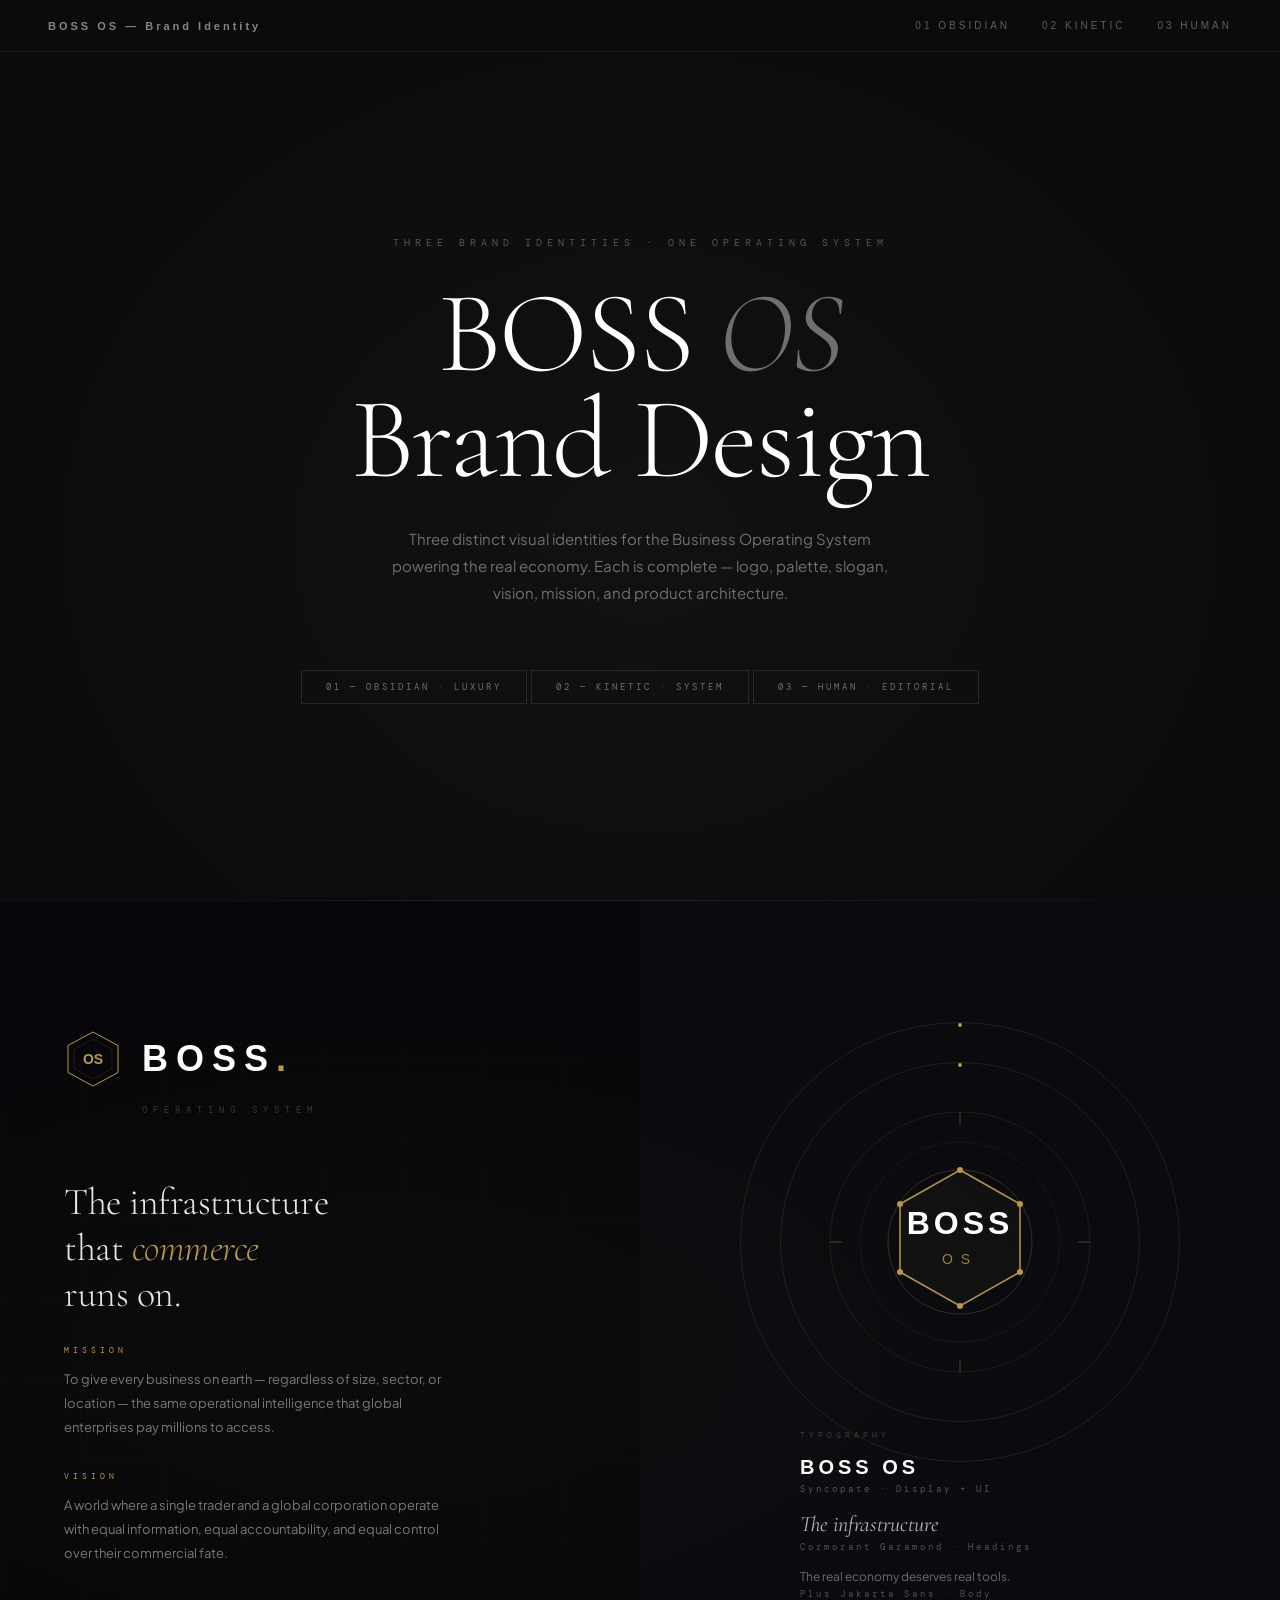
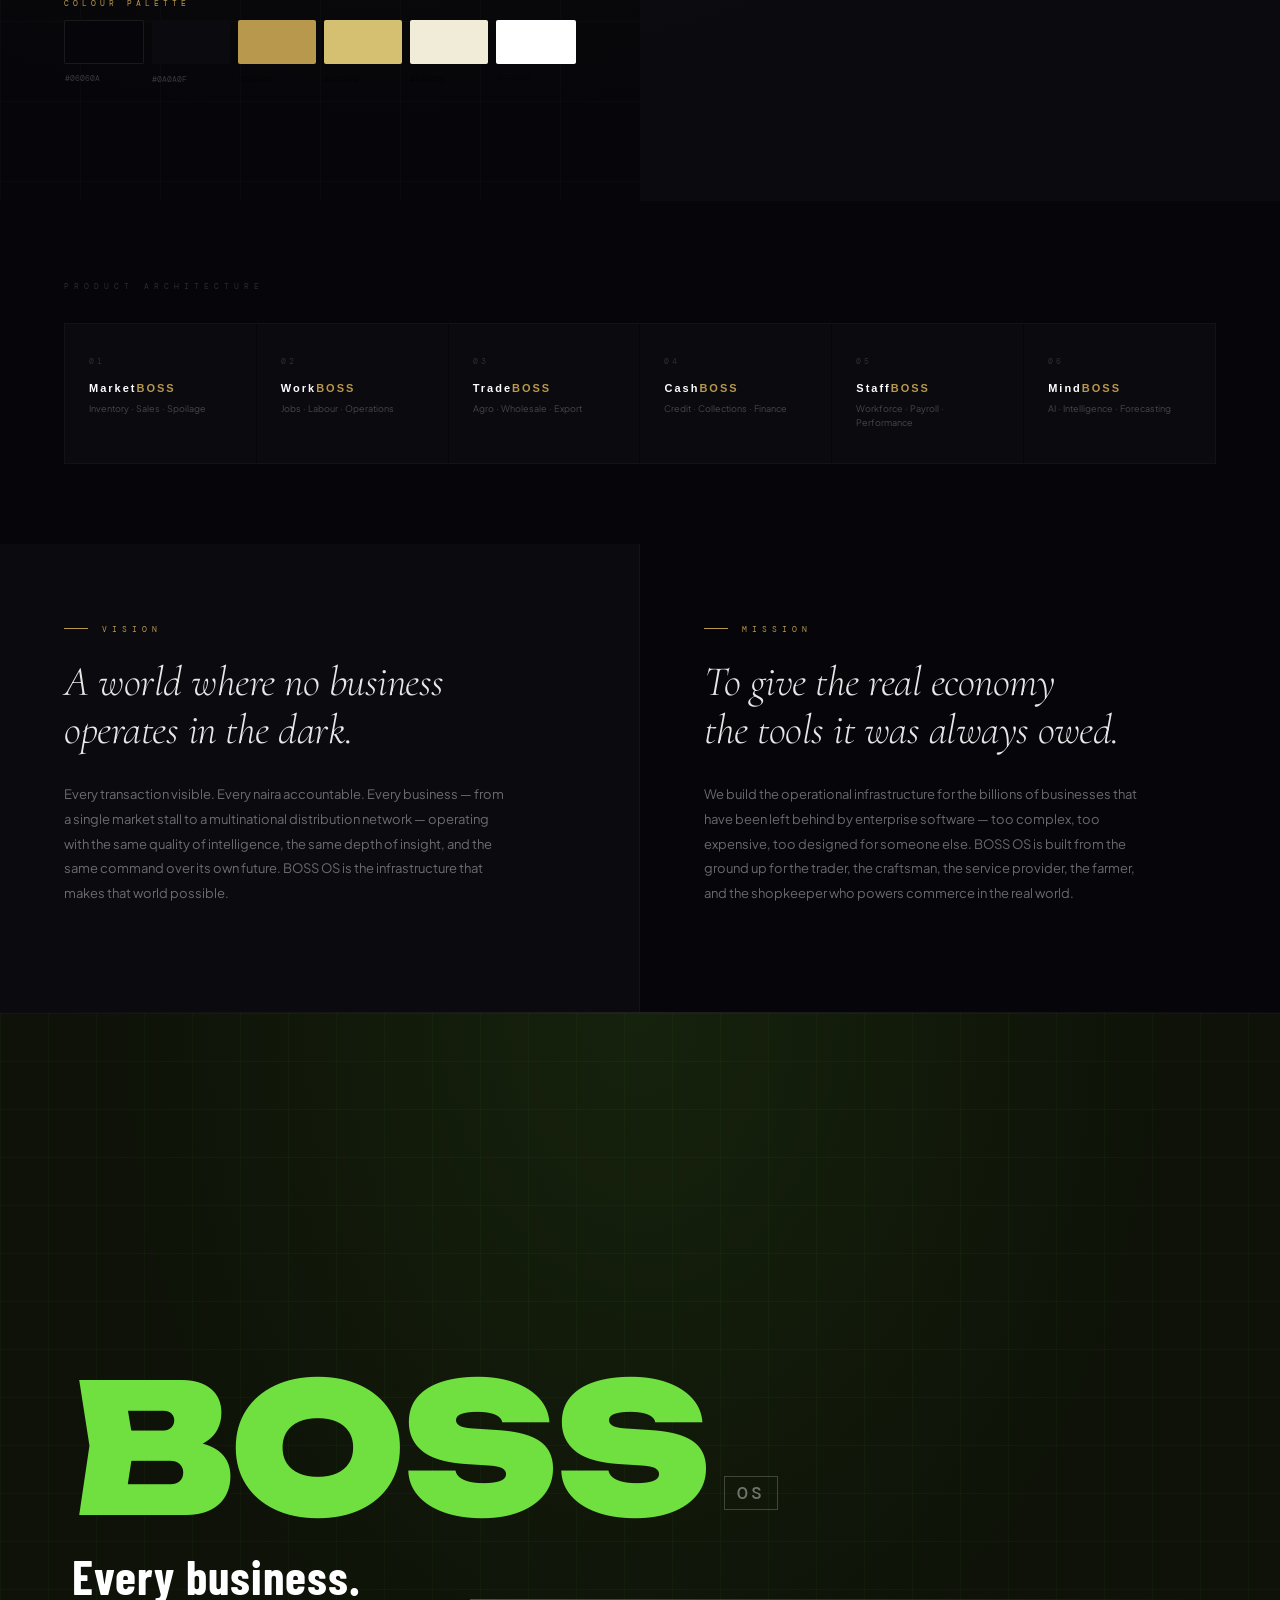
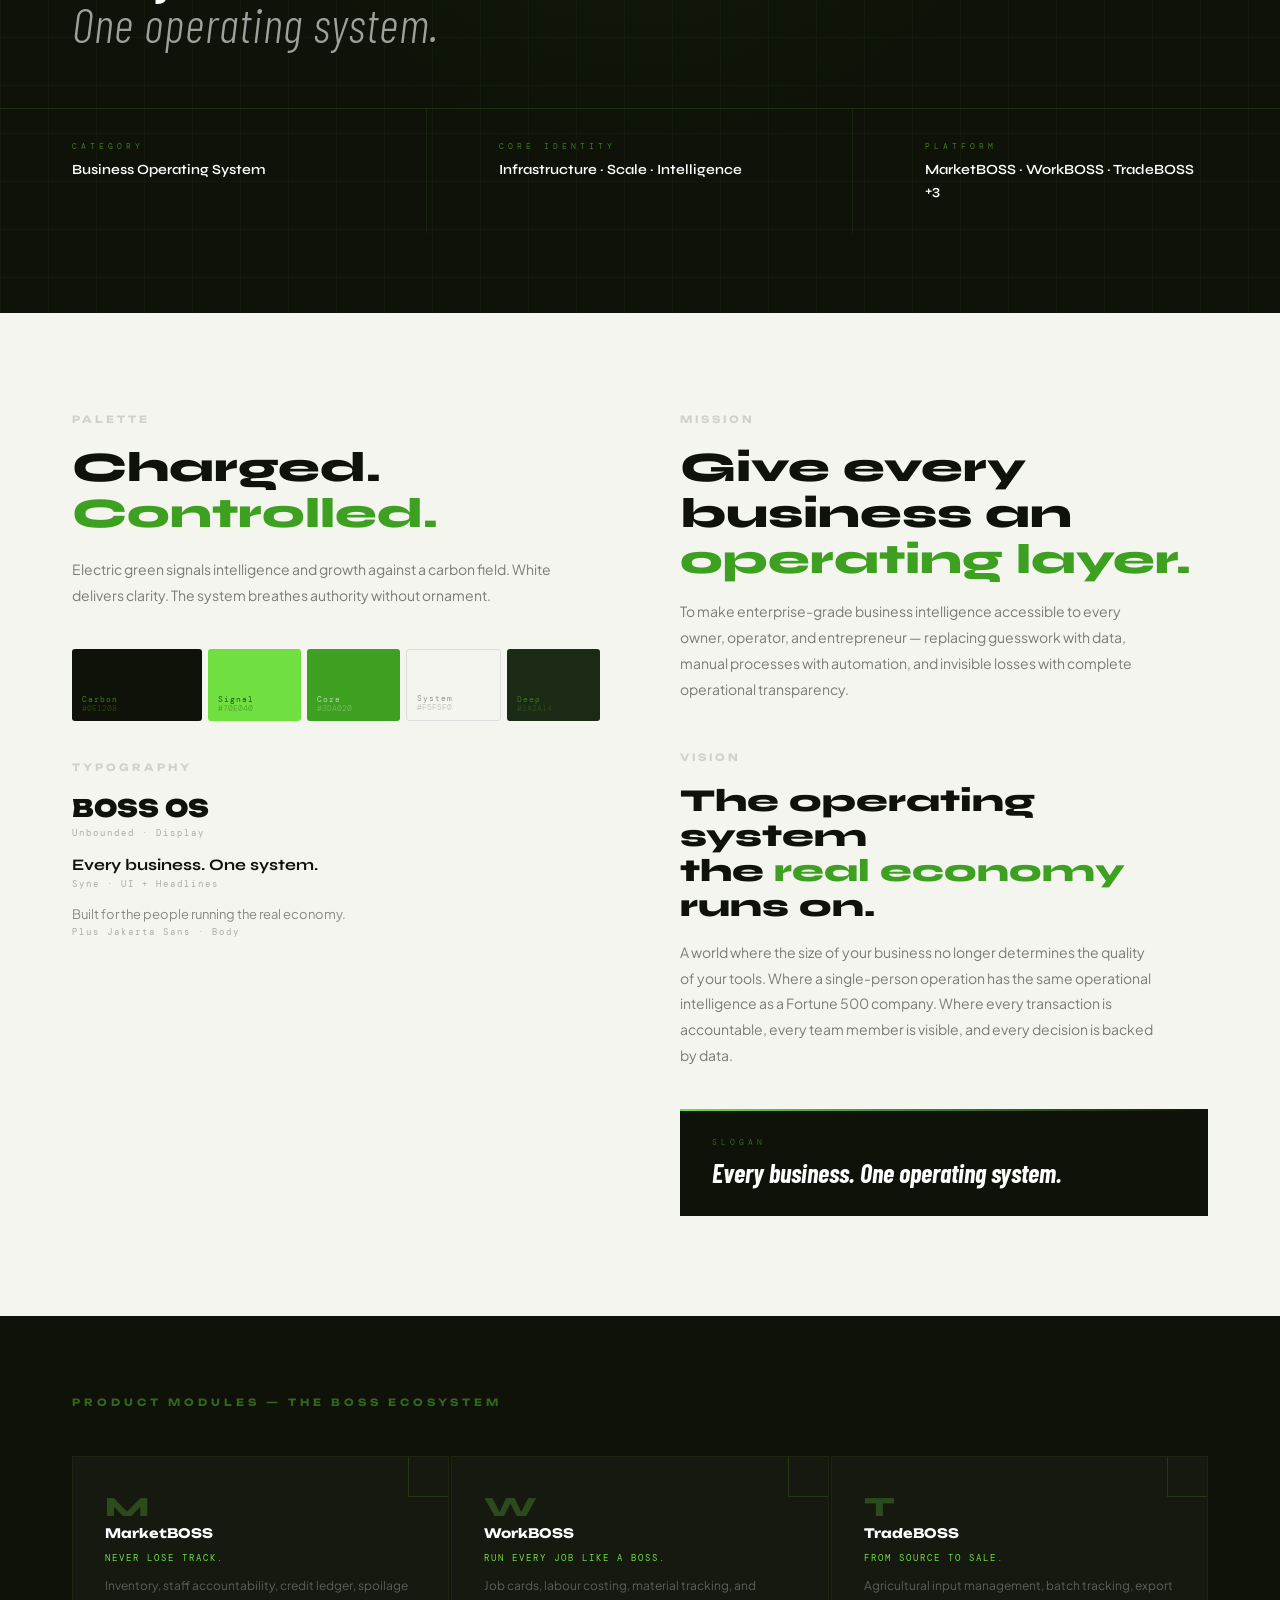
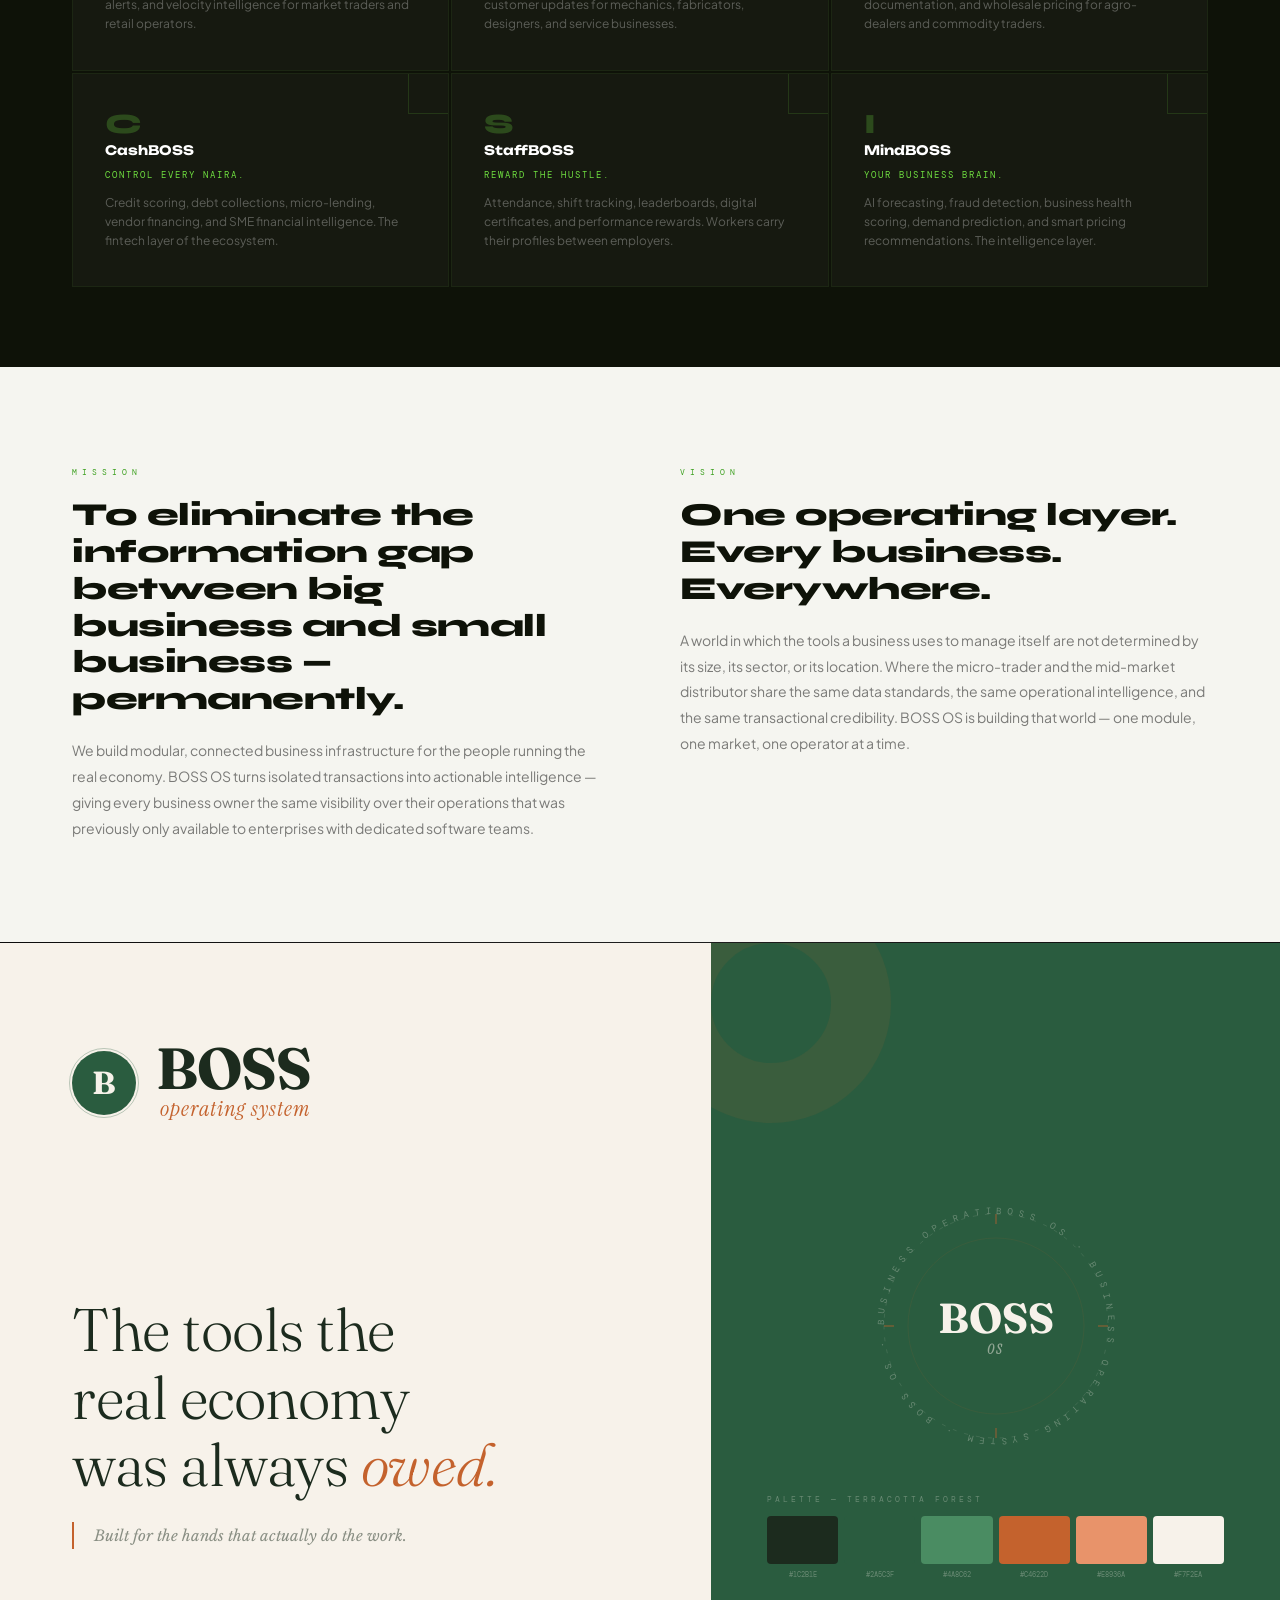
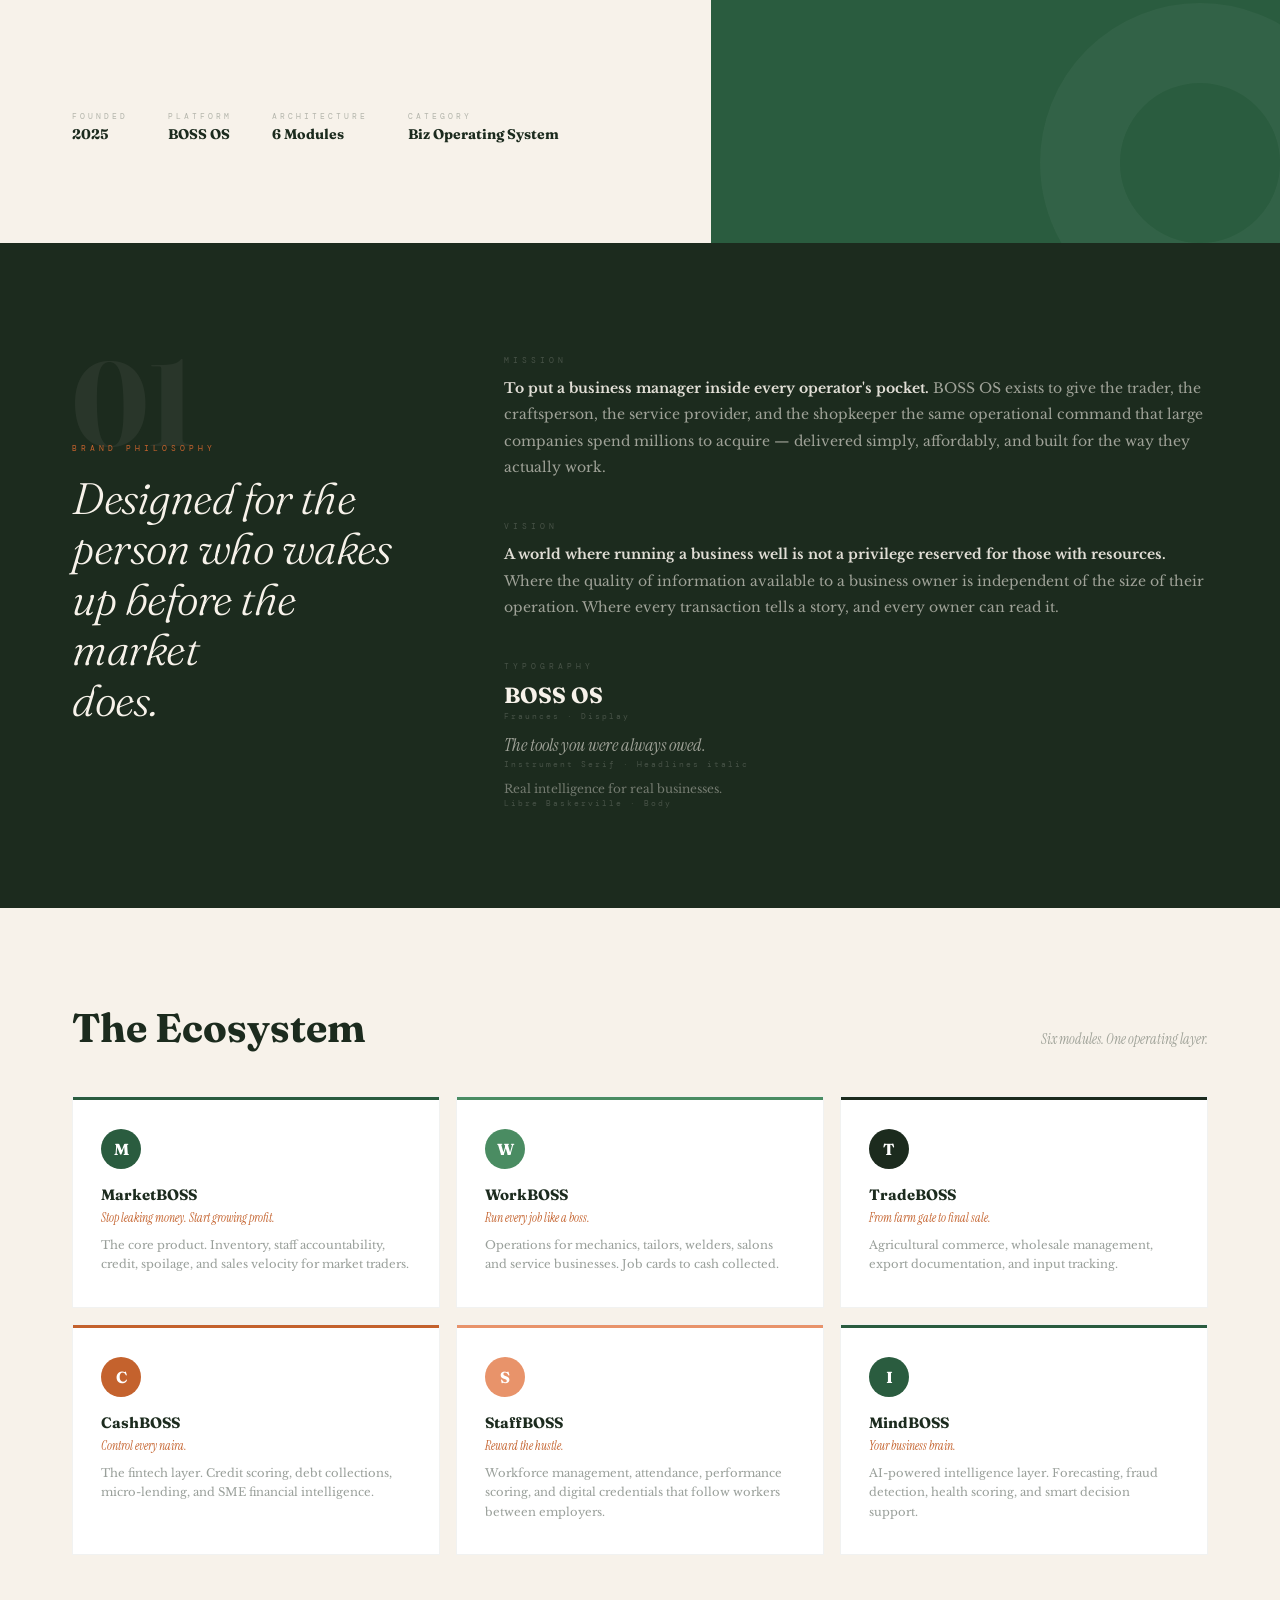
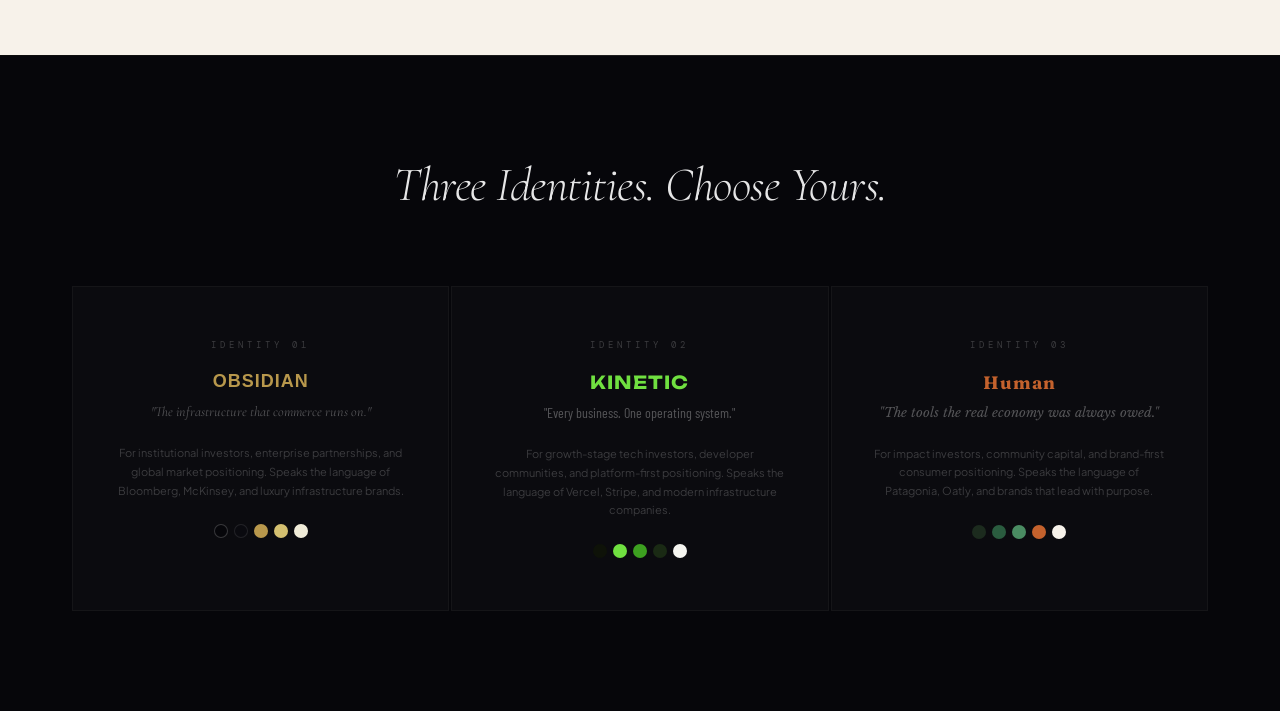
==== commit fe46dd2d: "Rename brand.html to index.html View brand design" ====
--- a/index.html
+++ b/index.html
@@ -1,5232 +1,1515 @@
-
 <!DOCTYPE html>
 <html lang="en">
 <head>
 <meta charset="UTF-8">
-<meta name="viewport" content="width=device-width, initial-scale=1.0, maximum-scale=1.0">
-<title>MarketBOSS — Built for You</title>
-<link href="https://fonts.googleapis.com/css2?family=Great+Vibes&family=Tangerine:wght@400;700&family=Syne:wght@400;600;700;800&family=DM+Sans:wght@300;400;500;600&display=swap" rel="stylesheet">
+<meta name="viewport" content="width=device-width, initial-scale=1.0">
+<title>BOSS OS — Three Brand Identity Designs</title>
+<link href="https://fonts.googleapis.com/css2?family=Cormorant+Garamond:ital,wght@0,300;0,400;0,600;0,700;1,300;1,400;1,600&family=Editorial+New:ital@0;1&family=Syncopate:wght@400;700&family=Space+Grotesk:wght@300;400;500;600;700&family=Bebas+Neue&family=Barlow+Condensed:ital,wght@0,300;0,400;0,600;0,700;1,400&family=Syne:wght@400;500;600;700;800&family=Cabinet+Grotesk:wght@400;500;700;800;900&family=Fraunces:ital,opsz,wght@0,9..144,300;0,9..144,400;0,9..144,700;1,9..144,300;1,9..144,400&family=Libre+Baskerville:ital,wght@0,400;0,700;1,400&family=DM+Mono:wght@300;400;500&family=Instrument+Serif:ital@0;1&family=Unbounded:wght@400;700;900&family=Plus+Jakarta+Sans:wght@300;400;500;600;700;800&display=swap" rel="stylesheet">
 <style>
-:root{
-  /* ── Background & Surface — Light Mode ── */
-  --bg:#F7F8FA;
-  --surface:#FFFFFF;
-  --surface2:#F0F2F5;
-  --border:#E0E4EA;
-
-  /* ── Brand Accents: Traffic-Light Palette ── */
-  --green:#00A844;
-  --green-dim:#007A30;
-  --green-deep:#E6F7EE;
-  --amber:#F5A800;
-  --amber-dim:#C27F00;
-  --red:#E8001A;
-  --red-dim:#B00015;
-  --blue:#1565C0;
-  --purple:#7B1FA2;
-
-  /* ── Text ── */
-  --text:#111827;
-  --dim:#374151;
-  --muted:#6B7280;
-  --sage:#9CA3AF;
-
-  /* ── Legacy aliases (keep old refs working) ── */
-  --gdeep:#F0F2F5;
-  --gdim:#D1D5DB;
-
-  /* ── Radii ── */
-  --r:14px;
-  --rs:8px;
-
-  /* ── Fonts ── */
-  --font-logo:'Great Vibes',cursive;
-  --font-tag:'Tangerine',cursive;
-  --font-head:'Syne',sans-serif;
-  --font-body:'DM Sans',sans-serif;
-}
-*{box-sizing:border-box;margin:0;padding:0;-webkit-tap-highlight-color:transparent}
-body{font-family:'DM Sans',sans-serif;background:var(--bg);color:var(--text);min-height:100vh;overflow-x:hidden}
-.shell{max-width:430px;margin:0 auto;min-height:100vh;display:flex;flex-direction:column;position:relative;box-shadow:0 0 40px rgba(0,0,0,0.08)}
-
-/* ── Header ── */
-.hdr{padding:14px 16px 12px;display:flex;align-items:center;justify-content:space-between;background:var(--surface);position:sticky;top:0;z-index:100;border-bottom:2px solid var(--green)}
-.logo{display:flex;flex-direction:column;gap:0;line-height:1}
-.hdr-right{display:flex;gap:8px;align-items:center}
-.icon-btn{width:36px;height:36px;background:var(--surface2);border:1px solid var(--border);border-radius:50%;display:flex;align-items:center;justify-content:center;cursor:pointer;font-size:16px;position:relative;flex-shrink:0}
-.ndot{position:absolute;top:4px;right:4px;width:8px;height:8px;background:var(--amber);border-radius:50%;border:2px solid var(--surface)}
-
-/* ── Tabs ── */
-.tabs{display:flex;background:var(--surface);border-bottom:1px solid var(--border);padding:0;gap:0;overflow-x:auto;scrollbar-width:none}
-.tabs::-webkit-scrollbar{display:none}
-.tab{flex:1;padding:11px 4px;font-size:12px;font-weight:700;color:var(--muted);background:none;border:none;cursor:pointer;border-bottom:2px solid transparent;white-space:nowrap;transition:all 0.2s;font-family:var(--font-body);text-align:center;letter-spacing:0.3px}
-.tab.on{color:var(--green);border-bottom-color:var(--green);background:var(--green-deep)}
-
-/* ── Content ── */
-.content{flex:1;padding:16px;padding-bottom:100px;overflow-y:auto}
-.screen{display:none}.screen.on{display:block}
-
-/* ── Hamburger menu ── */
-.hmenu-overlay{display:none;position:fixed;inset:0;background:rgba(0,0,0,0.35);z-index:500;backdrop-filter:blur(2px)}
-.hmenu-overlay.on{display:flex;justify-content:flex-end}
-.hmenu-panel{width:260px;background:var(--surface);height:100%;border-left:2px solid var(--green);padding-top:16px;overflow-y:auto;box-shadow:-4px 0 20px rgba(0,0,0,0.12)}
-.hmenu-lbl{padding:8px 20px 12px;font-family:var(--font-head);font-size:10px;font-weight:700;color:var(--amber);text-transform:uppercase;letter-spacing:1.2px;border-bottom:1px solid var(--border);margin-bottom:4px}
-.hmenu-item{padding:13px 20px;font-size:14px;font-weight:600;color:var(--dim);cursor:pointer;display:flex;align-items:center;gap:10px;transition:all 0.15s;border-left:3px solid transparent}
-.hmenu-item:hover,.hmenu-item:active{background:var(--green-deep);color:var(--green);border-left-color:var(--green)}
-
-/* ── Cards ── */
-.card{background:var(--surface);border:1px solid var(--border);border-radius:var(--r);padding:16px;margin-bottom:12px;box-shadow:0 1px 4px rgba(0,0,0,0.06)}
-.card-title{font-family:'Syne',sans-serif;font-size:11px;font-weight:700;color:var(--muted);text-transform:uppercase;letter-spacing:1px;margin-bottom:12px}
-
-/* ── Stats grid ── */
-.stats2{display:grid;grid-template-columns:1fr 1fr;gap:10px;margin-bottom:12px}
-.scard{background:var(--surface);border:1px solid var(--border);border-radius:var(--r);padding:14px;position:relative;overflow:hidden;box-shadow:0 1px 4px rgba(0,0,0,0.06)}
-.scard::before{content:'';position:absolute;top:0;left:0;right:0;height:3px}
-.scard.g::before{background:var(--green)}
-.scard.a::before{background:var(--amber)}
-.scard.r::before{background:var(--red)}
-.scard.b::before{background:var(--blue)}
-.slabel{font-size:10px;color:var(--muted);font-weight:700;text-transform:uppercase;letter-spacing:0.8px;margin-bottom:6px}
-.sval{font-family:'Syne',sans-serif;font-size:22px;font-weight:800;line-height:1}
-.sval.g{color:var(--green)}.sval.a{color:var(--amber)}.sval.r{color:var(--red)}.sval.b{color:var(--blue)}
-.ssub{font-size:10px;color:var(--muted);margin-top:4px}
-.ssub.up{color:var(--green)}.ssub.dn{color:var(--red)}
-
-/* ── Alerts ── */
-.alert{background:rgba(245,168,0,0.08);border:1px solid rgba(245,168,0,0.35);border-radius:var(--rs);padding:10px 12px;display:flex;align-items:center;gap:10px;margin-bottom:8px;font-size:12px;color:#92600A;font-weight:600}
-.alert.r{background:rgba(232,0,26,0.06);border-color:rgba(232,0,26,0.3);color:var(--red)}
-.alert.g{background:rgba(0,168,68,0.07);border-color:rgba(0,168,68,0.3);color:var(--green)}
-
-/* ── Collapsible subsections ── */
-.subsec{background:var(--surface);border:1px solid var(--border);border-radius:var(--r);margin-bottom:10px;overflow:hidden;box-shadow:0 1px 3px rgba(0,0,0,0.05)}
-.subsec-hdr{display:flex;align-items:center;justify-content:space-between;padding:13px 16px;cursor:pointer;user-select:none;transition:background 0.15s}
-.subsec-hdr:active,.subsec-hdr:hover{background:var(--surface2)}
-.subsec-title{display:flex;align-items:center;gap:8px;font-family:'Syne',sans-serif;font-size:12px;font-weight:700;color:var(--text);text-transform:uppercase;letter-spacing:0.8px}
-.subsec-meta{display:flex;align-items:center;gap:8px}
-.subsec-count{font-size:10px;font-weight:700;padding:2px 8px;border-radius:10px;background:var(--surface2);color:var(--amber);border:1px solid var(--border)}
-.subsec-chev{font-size:16px;color:var(--green);transition:transform 0.25s;font-weight:700}
-.subsec-chev.open{transform:rotate(90deg)}
-.subsec-body{overflow:hidden;transition:max-height 0.3s ease,opacity 0.25s;max-height:4000px;opacity:1}
-.subsec-body.closed{max-height:0!important;opacity:0}
-.inv-subsection-body.collapsed{max-height:0!important;opacity:0;overflow:hidden}
-.inv-subsection-body{overflow:hidden;transition:max-height 0.3s ease,opacity 0.25s;max-height:4000px;opacity:1}
-/* ── Staff transaction browse item styles ── */
-.txn-result-item{display:flex;align-items:center;gap:12px;padding:11px 14px;background:var(--surface);border:1px solid var(--border);border-radius:var(--rs);margin-bottom:7px;cursor:pointer;transition:all .15s}
-.txn-result-item:active{background:rgba(0,168,68,0.06);border-color:var(--green)}
-.txn-result-add{background:var(--green);color:#fff;border:none;border-radius:20px;padding:7px 16px;font-size:12px;font-weight:700;cursor:pointer;font-family:'DM Sans',sans-serif;flex-shrink:0;white-space:nowrap}
-.txn-result-added{background:rgba(0,168,68,0.1);color:var(--green);border:1px solid var(--green-dim);border-radius:20px;padding:7px 14px;font-size:12px;font-weight:700;cursor:pointer;font-family:'DM Sans',sans-serif;flex-shrink:0;white-space:nowrap}
-/* ── Mode pills (staff cart payment modes) ── */
-.mode-pill{padding:9px 14px;border-radius:20px;border:1.5px solid var(--border);font-size:12px;font-weight:600;cursor:pointer;background:var(--surface2);color:var(--muted);transition:all .15s;text-align:center;white-space:nowrap}
-.mode-pill.selected-full{background:rgba(0,168,68,0.1);color:var(--green);border-color:var(--green)}
-.mode-pill.selected-partial{background:rgba(245,168,0,0.1);color:var(--amber);border-color:var(--amber)}
-.mode-pill.selected-credit{background:rgba(232,0,26,0.08);color:var(--red);border-color:var(--red)}
-/* ── Pay method pills (staff cart) ── */
-.pay-method-pill{flex:1;padding:9px 6px;border-radius:var(--rs);border:1.5px solid var(--border);font-size:12px;font-weight:600;cursor:pointer;background:var(--surface2);color:var(--muted);transition:all .15s;text-align:center}
-.pay-method-pill.selected{background:rgba(21,101,192,0.1);color:var(--blue);border-color:var(--blue)}
-.inv-subsection{background:var(--surface);border:1px solid var(--border);border-radius:var(--r);margin-bottom:10px;overflow:hidden;box-shadow:0 1px 3px rgba(0,0,0,0.05)}
-.inv-subsection-header{display:flex;align-items:center;justify-content:space-between;padding:13px 16px;cursor:pointer;user-select:none;transition:background 0.15s}
-.inv-subsection-header:active,.inv-subsection-header:hover{background:var(--surface2)}
-.inv-subsection-title{display:flex;align-items:center;gap:8px;font-family:'Syne',sans-serif;font-size:12px;font-weight:700;color:var(--text);text-transform:uppercase;letter-spacing:0.8px}
-.inv-subsection-meta{display:flex;align-items:center;gap:8px}
-.inv-subsection-count{font-size:10px;font-weight:700;padding:2px 8px;border-radius:10px;background:var(--surface2);color:var(--amber);border:1px solid var(--border)}
-.inv-subsection-chevron{font-size:16px;color:var(--green);transition:transform 0.25s;font-weight:700}
-.inv-subsection-chevron.open{transform:rotate(90deg)}
-
-/* ── Section divider ── */
-.sdiv{font-family:var(--font-head);font-size:12px;font-weight:700;color:var(--amber);margin:14px 0 8px;display:flex;align-items:center;gap:8px;text-transform:uppercase;letter-spacing:0.8px}
-.sdiv::after{content:'';flex:1;height:1px;background:var(--border)}
-
-/* ── Transaction items ── */
-.ti{display:flex;align-items:center;gap:12px;padding:10px 0;border-bottom:1px solid var(--border);cursor:pointer;transition:background 0.1s}
-.ti:last-child{border-bottom:none}
-.ti:active{background:var(--surface2)}
-.ti-icon{width:38px;height:38px;border-radius:10px;display:flex;align-items:center;justify-content:center;font-size:16px;flex-shrink:0}
-.ti-icon.sale{background:rgba(0,168,68,0.1);border:1px solid rgba(0,168,68,0.2)}
-.ti-icon.purchase{background:rgba(21,101,192,0.1);border:1px solid rgba(21,101,192,0.2)}
-.ti-icon.credit{background:rgba(245,168,0,0.1);border:1px solid rgba(245,168,0,0.2)}
-.ti-icon.delivery{background:rgba(123,31,162,0.1);border:1px solid rgba(123,31,162,0.2)}
-.ti-body{flex:1}.ti-title{font-size:13px;font-weight:600;color:var(--text)}.ti-sub{font-size:11px;color:var(--muted);margin-top:1px}
-.ti-amt{text-align:right;flex-shrink:0}
-.amt{font-family:'Syne',sans-serif;font-size:14px;font-weight:800}
-.amt.in{color:var(--green)}.amt.out{color:var(--red)}
-.ti-time{font-size:10px;color:var(--muted)}
-
-/* ── Forms ── */
-.frow{margin-bottom:12px}
-.flabel{font-size:11px;font-weight:700;color:var(--dim);text-transform:uppercase;letter-spacing:0.8px;margin-bottom:6px;display:block}
-.finput{width:100%;background:var(--surface);border:1.5px solid var(--border);border-radius:var(--rs);padding:11px 14px;color:var(--text);font-size:15px;font-family:'DM Sans',sans-serif;outline:none;transition:border-color 0.2s;box-shadow:0 1px 2px rgba(0,0,0,0.04)}
-.finput:focus{border-color:var(--green);box-shadow:0 0 0 3px rgba(0,168,68,0.12)}
-input[type="date"].finput{color-scheme:light}
-.fselect{width:100%;background:var(--surface);border:1.5px solid var(--border);border-radius:var(--rs);padding:11px 14px;color:var(--text);font-size:14px;font-family:'DM Sans',sans-serif;outline:none;appearance:none;background-image:url("data:image/svg+xml,%3Csvg xmlns='http://www.w3.org/2000/svg' width='12' height='8'%3E%3Cpath fill='%236B7280' d='M1 1l5 5 5-5'/%3E%3C/svg%3E");background-repeat:no-repeat;background-position:right 14px center;box-shadow:0 1px 2px rgba(0,0,0,0.04)}
-.fselect:focus{border-color:var(--green)}
-.f2col{display:grid;grid-template-columns:1fr 1fr;gap:8px}
-
-/* ── Buttons ── */
-.brow{display:flex;gap:8px;margin-top:16px}
-.btn{flex:1;padding:13px;border:none;border-radius:var(--rs);font-size:14px;font-weight:700;font-family:'DM Sans',sans-serif;cursor:pointer;transition:all 0.15s;letter-spacing:0.3px}
-.btn:active{transform:scale(0.97);opacity:0.9}
-.btn-g{background:var(--green);color:#fff}
-.btn-s{background:var(--surface2);color:var(--text);border:1px solid var(--border)}
-.btn-r{background:var(--red);color:#fff}
-.btn-b{background:var(--blue);color:#fff}
-.btn-a{background:var(--amber);color:#fff}
-
-/* ── Mode pills ── */
-.mpills{display:flex;gap:6px;flex-wrap:wrap}
-.mpill{padding:8px 14px;border-radius:20px;border:1.5px solid var(--border);font-size:12px;font-weight:600;cursor:pointer;background:var(--surface2);color:var(--muted);transition:all 0.15s;white-space:nowrap}
-.mpill.sf{background:rgba(0,168,68,0.1);color:var(--green);border-color:var(--green)}
-.mpill.sp{background:rgba(245,168,0,0.1);color:var(--amber);border-color:var(--amber)}
-.mpill.sc{background:rgba(232,0,26,0.08);color:var(--red);border-color:var(--red)}
-
-/* ── Pay method pills ── */
-.pmpills{display:flex;gap:6px}
-.pmpill{flex:1;padding:9px 6px;border-radius:var(--rs);border:1.5px solid var(--border);font-size:12px;font-weight:600;cursor:pointer;background:var(--surface2);color:var(--muted);transition:all 0.15s;text-align:center}
-.pmpill.on{background:rgba(21,101,192,0.1);color:var(--blue);border-color:var(--blue)}
-/* partial box */
-.pbox{background:var(--surface2);border:1px solid var(--border);border-radius:var(--rs);padding:12px 14px;margin-top:8px}
-.pbox-row{display:flex;justify-content:space-between;font-size:12px;padding:3px 0}
-.pbox-row span:first-child{color:var(--muted)}
-.pbox-row.paid span:last-child{color:var(--green);font-weight:700}
-.pbox-row.bal span:last-child{color:var(--red);font-weight:700;font-family:'Syne',sans-serif;font-size:14px}
-/* contact box */
-.contact-box{background:rgba(255,214,0,0.06);border:1px solid rgba(255,214,0,0.25);border-radius:var(--rs);padding:12px 14px;margin-top:10px}
-.contact-lbl{font-size:11px;font-weight:700;color:var(--amber);text-transform:uppercase;letter-spacing:0.8px;margin-bottom:10px}
-/* inventory */
-.inv-row{display:flex;align-items:center;padding:10px 0;border-bottom:1px solid var(--border);gap:10px}
-.inv-row:last-child{border-bottom:none}
-.inv-emoji{font-size:22px;width:36px;text-align:center;flex-shrink:0}
-.inv-info{flex:1}.inv-name{font-size:13px;font-weight:600}.inv-detail{font-size:11px;color:var(--muted);margin-top:2px}
-.prog{height:4px;background:var(--surface2);border-radius:2px;margin-top:4px;overflow:hidden}
-.progf{height:100%;border-radius:2px;transition:width 0.4s}
-.progf.g{background:var(--green)}.progf.a{background:var(--amber)}.progf.r{background:var(--red)}
-.inv-right{text-align:right;flex-shrink:0}
-.inv-kg{font-family:'Syne',sans-serif;font-size:16px;font-weight:700}
-.inv-kg.g{color:var(--green)}.inv-kg.a{color:var(--amber)}.inv-kg.r{color:var(--red)}
-.inv-days{font-size:10px;color:var(--muted)}
-.inv-actions{display:flex;gap:6px;margin-top:6px;justify-content:flex-end}
-.inv-btn{padding:5px 12px;border-radius:20px;border:none;font-size:11px;font-weight:700;cursor:pointer;font-family:'DM Sans',sans-serif;transition:all 0.15s}
-.inv-btn:active{transform:scale(0.95)}
-.inv-btn-add{background:rgba(0,200,83,0.12);color:var(--green);border:1px solid var(--green-dim)}
-.inv-btn-rem{background:rgba(255,23,68,0.12);color:var(--red);border:1px solid var(--red-dim)}
-/* purchase items in sheet */
-.pi-box{background:rgba(41,121,255,0.06);border:1px solid rgba(41,121,255,0.2);border-radius:var(--rs);padding:10px 12px;margin-bottom:8px;position:relative}
-.pi-hdr{display:flex;justify-content:space-between;align-items:center;margin-bottom:8px}
-.pi-label{font-size:12px;font-weight:700;color:var(--blue);font-family:'Syne',sans-serif}
-.pi-remove{background:none;border:none;color:var(--red);font-size:16px;cursor:pointer;padding:0 4px;line-height:1}
-.add-pi-btn{width:100%;padding:11px;background:none;border:1px dashed rgba(41,121,255,0.3);border-radius:var(--rs);color:var(--blue);font-size:13px;font-weight:600;cursor:pointer;font-family:'DM Sans',sans-serif;margin-bottom:10px}
-.ptotal{background:rgba(41,121,255,0.06);border:1px solid rgba(41,121,255,0.2);border-radius:var(--rs);padding:10px 14px;margin-bottom:12px;font-size:13px}
-.ptrow{display:flex;justify-content:space-between;padding:3px 0}
-.ptrow span:first-child{color:var(--muted)}
-.ptrow.grand span:last-child{font-family:'Syne',sans-serif;font-size:16px;color:var(--blue);font-weight:700}
-/* credit ledger */
-.credit-row{display:flex;align-items:center;padding:12px 0;border-bottom:1px solid var(--border);gap:10px;cursor:pointer}
-.credit-row:last-child{border-bottom:none}
-.credit-row:active{background:var(--surface2)}
-.cavatar{width:38px;height:38px;background:var(--surface2);border-radius:50%;display:flex;align-items:center;justify-content:center;font-weight:700;font-size:14px;color:var(--dim);flex-shrink:0;border:1px solid var(--border)}
-.cinfo{flex:1}.cname{font-size:13px;font-weight:600}.csub{font-size:11px;color:var(--muted)}
-.cright{text-align:right}
-.cowed{font-family:'Syne',sans-serif;font-size:14px;font-weight:700;color:var(--red)}
-.cdays{font-size:10px;color:var(--muted);margin-top:1px}
-.cbar{height:3px;background:var(--surface2);border-radius:2px;margin-top:3px;overflow:hidden}
-.cbarfill{height:100%;border-radius:2px}
-/* delivery */
-.ditem{display:flex;gap:10px;padding:10px 0;border-bottom:1px solid var(--border);align-items:flex-start}
-.ditem:last-child{border-bottom:none}
-.dstatus{width:28px;height:28px;border-radius:50%;display:flex;align-items:center;justify-content:center;font-size:12px;flex-shrink:0;margin-top:3px}
-.dstatus.pending{background:rgba(255,214,0,0.1);border:1px solid rgba(255,214,0,0.3)}
-.dstatus.delivered{background:rgba(0,200,83,0.1);border:1px solid rgba(0,200,83,0.3)}
-.dbody{flex:1}.dtitle{font-size:13px;font-weight:600}.dsub{font-size:11px;color:var(--muted);margin-top:2px}
-.dbadge{font-size:10px;font-weight:700;padding:2px 8px;border-radius:10px;margin-top:4px;display:inline-block}
-.dbadge.pending{background:rgba(255,214,0,0.1);color:var(--amber)}.dbadge.delivered{background:rgba(0,200,83,0.1);color:var(--green)}
-/* analytics */
-.insight{background:var(--surface);border:1px solid var(--border);border-radius:var(--r);padding:14px;margin-bottom:10px;border-top:3px solid var(--green)}
-.insight-lbl{font-size:11px;font-weight:700;color:var(--green);text-transform:uppercase;letter-spacing:0.8px}
-.insight-badge{font-size:10px;font-weight:700;padding:3px 8px;border-radius:20px;background:var(--green);color:#001a0a}
-.barchart{display:flex;flex-direction:column;gap:8px}
-.barrow{display:flex;align-items:center;gap:8px}
-.barname{font-size:11px;width:80px;flex-shrink:0;color:var(--dim)}
-.bartrack{flex:1;height:20px;background:var(--surface2);border-radius:4px;overflow:hidden}
-.barfill{height:100%;border-radius:4px;display:flex;align-items:center;padding-left:8px;font-size:10px;font-weight:700;transition:width 0.6s}
-.barfill.g{background:linear-gradient(90deg,var(--green-dim),var(--green));color:#001a0a}
-.barfill.a{background:linear-gradient(90deg,var(--amber-dim),var(--amber));color:#1a0e00}
-.barfill.b{background:linear-gradient(90deg,#1a4ea0,var(--blue));color:#fff}
-.barfill.r{background:linear-gradient(90deg,var(--red-dim),var(--red));color:#fff}
-.barpct{font-size:11px;font-weight:700;width:36px;text-align:right;color:var(--dim)}
-.heatgrid{display:grid;grid-template-columns:repeat(2,1fr);gap:8px}
-.hcell{background:var(--surface2);border:1px solid var(--border);border-radius:var(--rs);padding:10px;position:relative;overflow:hidden}
-.hcell::before{content:'';position:absolute;inset:0;opacity:.15;border-radius:var(--rs)}
-.hcell.hot::before{background:var(--red)}.hcell.warm::before{background:var(--amber)}
-.hcell.cool::before{background:var(--blue)}.hcell.cold::before{background:var(--muted)}
-.hprod{font-size:20px}.hname{font-size:12px;font-weight:600;margin-top:4px}
-.hscore{font-family:'Syne',sans-serif;font-size:22px;font-weight:700}
-.hscore.hot{color:var(--red)}.hscore.warm{color:var(--amber)}.hscore.cool{color:var(--blue)}.hscore.cold{color:var(--muted)}
-.htrend{font-size:10px;margin-top:2px}
-.tup{color:var(--green)}.tdn{color:var(--red)}.tfl{color:var(--muted)}
-.msig{padding:10px 12px;background:var(--surface2);border-radius:var(--rs);margin-bottom:8px;border-left:3px solid var(--green);font-size:12px;color:var(--dim)}
-.msig.a{border-left-color:var(--amber)}.msig.r{border-left-color:var(--red)}
-.msig strong{color:var(--text)}
-.prow{display:flex;justify-content:space-between;align-items:center;padding:8px 0;border-bottom:1px solid var(--border);font-size:13px}
-.prow:last-child{border-bottom:none}
-.plabel{color:var(--dim)}.pval{font-weight:700;font-family:'Syne',sans-serif}
-.rec{background:var(--surface);border:1px solid var(--border);border-radius:var(--r);padding:14px;margin-bottom:10px;display:flex;gap:12px;align-items:flex-start;border-left:3px solid var(--blue)}
-.rec-icon{font-size:28px;flex-shrink:0}
-.rec-title{font-size:13px;font-weight:700;margin-bottom:3px;color:var(--text)}
-.rec-text{font-size:12px;color:var(--muted);line-height:1.5}
-.rec-action{display:inline-block;margin-top:8px;font-size:11px;font-weight:700;color:var(--blue);text-transform:uppercase;letter-spacing:.5px;cursor:pointer}
-/* transaction screen */
-.txn-hdr{display:flex;align-items:center;gap:12px;padding:14px 16px 10px;border-bottom:1px solid var(--border);background:var(--bg);position:sticky;top:0;z-index:10}
-.back-btn{width:36px;height:36px;background:var(--surface);border:1px solid var(--border);border-radius:50%;display:flex;align-items:center;justify-content:center;cursor:pointer;font-size:18px;flex-shrink:0;color:var(--dim)}
-.txn-title{font-family:'Syne',sans-serif;font-weight:800;font-size:18px;flex:1}
-.cart-badge{background:var(--green);color:#001a0a;font-size:11px;font-weight:700;padding:3px 10px;border-radius:20px;flex-shrink:0}
-.search-wrap{padding:12px 16px;background:var(--bg);position:sticky;top:61px;z-index:9}
-.search-inner{position:relative}
-.search-icon{position:absolute;left:14px;top:50%;transform:translateY(-50%);font-size:15px;pointer-events:none;color:var(--muted)}
-.search-input{width:100%;background:var(--surface2);border:1px solid var(--border);border-radius:30px;padding:12px 18px 12px 40px;color:var(--text);font-size:15px;font-family:'DM Sans',sans-serif;outline:none;transition:border-color 0.2s}
-.search-input:focus{border-color:var(--green);box-shadow:0 0 0 2px rgba(0,200,83,0.15)}
-.sresults{padding:0 16px 8px}
-.sresult{display:flex;align-items:center;gap:12px;padding:11px 14px;background:var(--surface2);border:1px solid var(--border);border-radius:var(--rs);margin-bottom:7px;cursor:pointer;transition:all .15s}
-.sresult:active{background:rgba(0,200,83,0.08);border-color:var(--green);transform:scale(.98)}
-.sremoji{font-size:24px;flex-shrink:0}
-.srinfo{flex:1}.srname{font-size:14px;font-weight:600}.srmeta{font-size:11px;color:var(--muted);margin-top:1px}
-.sr-add{background:var(--green);color:#001a0a;border:none;border-radius:20px;padding:6px 16px;font-size:12px;font-weight:700;cursor:pointer;font-family:'DM Sans',sans-serif;flex-shrink:0}
-.sr-added{background:rgba(0,200,83,0.1);color:var(--green);border:1px solid var(--green-dim);border-radius:20px;padding:6px 14px;font-size:12px;font-weight:700;cursor:pointer;font-family:'DM Sans',sans-serif;flex-shrink:0}
-.cat-section{padding:0 16px 12px}
-.cat-hdr{display:flex;align-items:center;justify-content:space-between;padding:8px 0 6px;cursor:pointer}
-.cat-lbl{font-family:'Syne',sans-serif;font-size:11px;font-weight:700;color:var(--amber);text-transform:uppercase;letter-spacing:.8px;display:flex;align-items:center;gap:6px}
-.cat-chev{color:var(--green);font-size:14px;transition:transform .2s}
-.cat-chev.open{transform:rotate(90deg)}
-.cat-items{display:flex;flex-direction:column;gap:6px;overflow:hidden;transition:max-height .3s ease;max-height:2000px}
-.cat-items.closed{max-height:0}
-.finish-bar{padding:10px 16px 14px;background:var(--bg);border-top:1px solid var(--border);display:flex;gap:8px;align-items:center;position:sticky;bottom:0}
-.finish-lbl{font-size:12px;color:var(--muted);flex:1}
-.finish-lbl strong{color:var(--text)}
-/* cart */
-.cart-hdr{display:flex;align-items:center;gap:12px;padding:14px 16px 10px;border-bottom:1px solid var(--border);background:var(--bg);position:sticky;top:0;z-index:10}
-.cart-prow{background:var(--surface);border:1px solid var(--border);border-radius:var(--r);padding:14px 16px;margin-bottom:10px}
-.cart-ptop{display:flex;align-items:center;gap:10px;margin-bottom:12px}
-.cart-pemoji{font-size:28px;flex-shrink:0}
-.cart-pname{font-family:'Syne',sans-serif;font-size:15px;font-weight:700;flex:1}
-.cart-premove{background:none;border:none;color:var(--red);font-size:18px;cursor:pointer;padding:0 4px}
-.cart-pinputs{display:grid;grid-template-columns:1fr 1fr;gap:8px}
-.cart-ig label{font-size:10px;font-weight:700;color:var(--amber);text-transform:uppercase;letter-spacing:.6px;display:block;margin-bottom:4px}
-.cart-psub{margin-top:10px;text-align:right;font-size:12px;color:var(--muted)}
-.cart-psub strong{font-family:'Syne',sans-serif;font-size:15px;color:var(--green);font-weight:700}
-.grand-box{background:rgba(0,200,83,0.06);border:1px solid rgba(0,200,83,0.2);border-radius:var(--r);padding:16px;margin:12px 16px}
-.gbrow{display:flex;justify-content:space-between;align-items:center;padding:5px 0;font-size:13px}
-.gbrow span:first-child{color:var(--muted)}
-.gbrow.total{border-top:1px solid #1a4028;margin-top:6px;padding-top:10px}
-.gbrow.total span:first-child{font-weight:700;color:var(--text);font-size:15px}
-.gbrow.total span:last-child{font-family:'Syne',sans-serif;font-size:24px;font-weight:800;color:var(--green)}
-.pay-section{padding:0 16px 100px}
-.pay-btn{width:100%;padding:16px;background:linear-gradient(135deg,var(--gdim),var(--green));color:#fff;border:none;border-radius:var(--rs);font-size:16px;font-weight:700;font-family:var(--font-head);cursor:pointer;margin-top:4px;transition:all .15s;letter-spacing:0.3px}
-.pay-btn:active{transform:scale(.98);opacity:.9}
-/* inv add/remove sheets */
-.inv-sheet-preview{background:var(--surface2);border:1px solid var(--border);border-radius:var(--rs);padding:10px 14px;margin-bottom:14px;display:flex;align-items:center;gap:10px}
-/* overlays */
-.overlay{display:none;position:fixed;inset:0;background:rgba(0,0,0,.75);z-index:200;backdrop-filter:blur(4px)}
-.overlay.on{display:flex;align-items:flex-end;justify-content:center}
-.sheet{background:var(--surface);border-radius:20px 20px 0 0;border-top:1px solid var(--border);width:100%;max-width:430px;padding:20px 20px 40px;transform:translateY(100%);transition:transform .3s cubic-bezier(.34,1.56,.64,1);max-height:92vh;overflow-y:auto}
-.overlay.on .sheet{transform:translateY(0)}
-.shandle{width:40px;height:4px;background:var(--border);border-radius:2px;margin:0 auto 16px}
-.stitle{font-family:'Syne',sans-serif;font-size:18px;font-weight:700;margin-bottom:16px}
-/* toast */
-.toast{position:fixed;bottom:90px;left:50%;transform:translateX(-50%) translateY(20px);background:var(--surface);border:1px solid var(--green);color:var(--green);padding:10px 20px;border-radius:30px;font-size:13px;font-weight:600;opacity:0;transition:all .3s;z-index:300;white-space:nowrap;pointer-events:none}
-.toast.on{opacity:1;transform:translateX(-50%) translateY(0)}
-.toast.err{border-color:var(--red);color:var(--red)}
-/* FAB */
-.fab{position:fixed;bottom:24px;right:calc(50% - 215px + 16px);width:52px;height:52px;border-radius:50%;display:flex;align-items:center;justify-content:center;font-size:24px;cursor:pointer;z-index:150;transition:transform .2s,background .3s,box-shadow .3s}
-.fab:active{transform:scale(.92)}
-@media(max-width:430px){
-  .fab{right:16px}
-  #fab-minus{right:auto!important;left:16px!important}
-}
-/* credit detail */
-.cd-hdr{text-align:center;padding:4px 0 16px;border-bottom:1px solid var(--border);margin-bottom:16px}
-.cd-avatar{width:56px;height:56px;background:var(--surface2);border-radius:50%;display:flex;align-items:center;justify-content:center;font-weight:700;font-size:20px;color:var(--dim);border:2px solid var(--border);margin:0 auto 10px}
-.cd-name{font-family:'Syne',sans-serif;font-size:18px;font-weight:700}
-.cd-owed{font-size:28px;font-family:'Syne',sans-serif;font-weight:800;color:var(--red);margin:6px 0 2px}
-.cd-sub{font-size:12px;color:var(--muted)}
-.ctxi{padding:10px 0;border-bottom:1px solid var(--border)}
-.ctxi:last-child{border-bottom:none}
-.ctxi-date{font-size:10px;color:var(--muted);font-weight:600;text-transform:uppercase;letter-spacing:.5px;margin-bottom:6px}
-.ctxi-pline{font-size:12px;color:var(--dim);padding:1px 0}
-.ctxi-footer{display:flex;justify-content:space-between;align-items:center;margin-top:6px}
-.ctxi-total{font-family:'Syne',sans-serif;font-size:14px;font-weight:700}
-.ctxi-paid{font-size:11px;color:var(--green)}
-.ctxi-bal{font-size:11px;color:var(--red);font-weight:600}
-.ctxi-method{font-size:10px;background:var(--surface2);padding:2px 8px;border-radius:10px;color:var(--muted)}
-.offset-box{background:linear-gradient(135deg,#0a2518,#0d1f15);border:1px solid #1a4028;border-radius:var(--r);padding:14px;margin-top:16px}
-.offset-title{font-family:'Syne',sans-serif;font-size:13px;font-weight:700;color:var(--green);margin-bottom:10px}
-.offset-row{display:flex;gap:8px;align-items:center}
-/* ALC = Average Landed Cost panel */
-.alc-panel{background:linear-gradient(135deg,#0a1a28,#0d1f30);border:1px solid #1a3060;border-radius:var(--rs);padding:12px 14px;margin-top:10px}
-.alc-title{font-family:var(--font-head);font-size:11px;font-weight:700;color:var(--blue);text-transform:uppercase;letter-spacing:.8px;margin-bottom:10px;display:flex;align-items:center;gap:6px}
-.alc-row{display:flex;justify-content:space-between;align-items:center;padding:5px 0;border-bottom:1px solid rgba(74,158,255,0.12);font-size:12px}
-.alc-row:last-child{border-bottom:none;padding-top:8px;margin-top:2px}
-.alc-label{color:var(--dim)}
-.alc-val{font-family:var(--font-head);font-weight:700;font-size:13px;color:var(--blue)}
-.alc-suggest{color:var(--green)!important;font-size:14px!important}
-.alc-margin{display:inline-block;font-size:10px;font-weight:700;padding:2px 7px;border-radius:10px;margin-left:6px}
-.alc-margin.ok{background:#0a2518;color:var(--green)}
-.alc-margin.low{background:#281a0a;color:var(--amber)}
-.alc-margin.bad{background:#2a0a0a;color:var(--red)}
-/* Time-to-restock countdown tag */
-.ttr{display:inline-flex;align-items:center;gap:3px;font-size:10px;font-weight:700;padding:2px 7px;border-radius:10px;margin-left:4px}
-.ttr.critical{background:rgba(232,69,60,0.15);color:var(--red);border:1px solid rgba(232,69,60,0.3)}
-.ttr.warning{background:rgba(245,166,35,0.12);color:var(--amber);border:1px solid rgba(245,166,35,0.3)}
-.ttr.good{background:rgba(45,170,98,0.10);color:var(--green);border:1px solid rgba(45,170,98,0.25)}
-.ttr.na{background:var(--surface2);color:var(--muted);border:1px solid var(--border)}
-/* BRAND SPLASH */
-.splash{position:fixed;inset:0;background:linear-gradient(160deg,var(--gdeep) 0%,#051a0c 60%,#0a1a0f 100%);z-index:999;display:flex;flex-direction:column;align-items:center;justify-content:center;gap:8px;transition:opacity 0.6s}
-.splash.hide{opacity:0;pointer-events:none}
-.splash-logo{font-family:var(--font-logo);font-size:64px;font-weight:400;line-height:1;background:linear-gradient(165deg,#2DAA62,#7AAA8A);-webkit-background-clip:text;-webkit-text-fill-color:transparent;background-clip:text;text-align:center}
-.splash-tag{font-family:var(--font-tag);font-size:26px;font-weight:700;color:var(--sage);letter-spacing:1px}
-.splash-diamond{font-size:12px;color:var(--gdim);margin:4px 0}
-.splash-sub{font-size:12px;color:var(--muted);font-family:var(--font-body);letter-spacing:2px;text-transform:uppercase}
-/* ============================================================
-   ACCOUNTS SYSTEM
-   ============================================================ */
-.login-shell{position:fixed;inset:0;background:var(--bg);z-index:1000;display:flex;flex-direction:column;align-items:center;justify-content:center;padding:24px}
-.login-logo{font-family:var(--font-logo);font-size:52px;color:var(--green);text-align:center;margin-bottom:4px}
-.login-tag{font-family:var(--font-tag);font-size:22px;color:var(--sage);text-align:center;margin-bottom:40px}
-.login-card{background:var(--surface);border:1px solid var(--border);border-radius:var(--r);padding:24px;width:100%;max-width:380px}
-.login-title{font-family:var(--font-head);font-size:16px;font-weight:700;text-align:center;margin-bottom:20px;color:var(--text)}
-.account-list{display:flex;flex-direction:column;gap:8px;margin-bottom:8px}
-.account-item{display:flex;align-items:center;gap:12px;padding:12px 14px;background:var(--surface2);border:1px solid var(--border);border-radius:var(--rs);cursor:pointer;transition:all 0.15s}
-.account-item:active{border-color:var(--green);background:var(--gdeep)}
-.acct-avatar{width:40px;height:40px;border-radius:50%;display:flex;align-items:center;justify-content:center;font-weight:800;font-size:14px;flex-shrink:0;font-family:var(--font-head)}
-.acct-avatar.owner{background:linear-gradient(135deg,var(--gdim),var(--green));color:#fff}
-.acct-avatar.multi{background:linear-gradient(135deg,#1a4ea0,var(--blue));color:#fff}
-.acct-avatar.staff{background:linear-gradient(135deg,var(--muted),var(--sage));color:#fff}
-.acct-info{flex:1}
-.acct-name{font-size:14px;font-weight:700;color:var(--text)}
-.acct-role{font-size:11px;color:var(--muted);margin-top:1px}
-.pin-display{display:flex;justify-content:center;gap:10px;margin:16px 0}
-.pin-dot{width:14px;height:14px;border-radius:50%;border:2px solid var(--border);background:transparent;transition:all 0.15s}
-.pin-dot.filled{background:var(--green);border-color:var(--green)}
-.pin-pad{display:grid;grid-template-columns:repeat(3,1fr);gap:10px;margin-top:8px}
-.pin-key{height:56px;background:var(--surface2);border:1px solid var(--border);border-radius:var(--rs);display:flex;align-items:center;justify-content:center;font-family:var(--font-head);font-size:20px;font-weight:700;cursor:pointer;transition:all 0.15s;color:var(--text)}
-.pin-key:active{background:var(--gdeep);border-color:var(--green);transform:scale(0.95)}
-.role-badge{font-size:10px;font-weight:700;padding:2px 8px;border-radius:10px;flex-shrink:0}
-.role-badge.owner{background:var(--gdeep);color:var(--green);border:1px solid var(--gdim)}
-.role-badge.multi{background:#0a1528;color:var(--blue);border:1px solid #1a3060}
-.role-badge.staff{background:#1a1528;color:var(--purple);border:1px solid #3a2060}
-.lb-row{display:flex;align-items:center;gap:12px;padding:10px 0;border-bottom:1px solid var(--border)}
-.lb-row:last-child{border-bottom:none}
-.lb-rank{font-family:var(--font-head);font-size:18px;font-weight:800;width:28px;text-align:center;flex-shrink:0}
-.lb-rank.gold{color:#FFD700}.lb-rank.silver{color:#C0C0C0}.lb-rank.bronze{color:#CD7F32}
-.lb-avatar{width:36px;height:36px;border-radius:50%;display:flex;align-items:center;justify-content:center;font-weight:800;font-size:13px;flex-shrink:0;background:var(--surface2);border:1px solid var(--border);color:var(--text)}
-.lb-info{flex:1}.lb-name{font-size:13px;font-weight:700}.lb-sub{font-size:11px;color:var(--muted)}
-.lb-right{text-align:right}.lb-amount{font-family:var(--font-head);font-size:14px;font-weight:700;color:var(--green)}.lb-txns{font-size:10px;color:var(--muted)}
-.lb-bar{height:3px;background:var(--border);border-radius:2px;margin-top:4px;overflow:hidden}
-.lb-barfill{height:100%;border-radius:2px;background:linear-gradient(90deg,var(--gdim),var(--green))}
-.audit-flag{display:flex;align-items:flex-start;gap:10px;padding:10px 12px;border-radius:var(--rs);margin-bottom:8px}
-.audit-flag.ok{background:rgba(45,170,98,0.08);border:1px solid rgba(45,170,98,0.2)}
-.audit-flag.warn{background:rgba(245,166,35,0.08);border:1px solid rgba(245,166,35,0.2)}
-.audit-flag.err{background:rgba(232,69,60,0.08);border:1px solid rgba(232,69,60,0.25)}
-.store-tab{display:flex;gap:6px;overflow-x:auto;scrollbar-width:none;padding:10px 16px;border-bottom:1px solid var(--border)}
-.store-tab::-webkit-scrollbar{display:none}
-.store-pill{flex-shrink:0;padding:7px 14px;background:var(--surface2);border:1px solid var(--border);border-radius:20px;font-size:12px;font-weight:600;cursor:pointer;color:var(--muted);transition:all 0.15s;white-space:nowrap}
-.store-pill.on{background:var(--gdeep);border-color:var(--gdim);color:var(--green)}
-.staff-total-box{margin:16px;background:linear-gradient(135deg,var(--gdeep),#0a2010);border:1px solid var(--gdim);border-radius:var(--r);padding:16px;text-align:center}
-.staff-total-label{font-size:11px;font-weight:600;color:var(--sage);text-transform:uppercase;letter-spacing:0.8px;margin-bottom:4px}
-.staff-total-val{font-family:var(--font-head);font-size:36px;font-weight:800;color:var(--green)}
-.shift-modal{display:none;position:fixed;inset:0;background:rgba(0,0,0,0.85);z-index:600;backdrop-filter:blur(6px);align-items:center;justify-content:center;padding:20px}
-.shift-modal.on{display:flex}
-.shift-card{background:var(--surface);border:1px solid var(--border);border-radius:20px;padding:24px;width:100%;max-width:380px}
-/* Subsection headers use brand font */
-.subsec-title{display:flex;align-items:center;gap:8px;font-family:var(--font-head);font-size:12px;font-weight:700;color:var(--sage);text-transform:uppercase;letter-spacing:0.8px}
-.stitle{font-family:var(--font-head);font-size:18px;font-weight:700;margin-bottom:16px;color:var(--text)}
-.txn-title{font-family:var(--font-head);font-weight:800;font-size:18px;flex:1}
-.back-btn{width:36px;height:36px;background:var(--surface);border:1px solid var(--border);border-radius:50%;display:flex;align-items:center;justify-content:center;cursor:pointer;font-size:18px;flex-shrink:0;color:var(--sage)}
-.inv-level-hdr { display:flex;align-items:center;gap:8px;padding:8px 12px;border-radius:var(--rs);margin-bottom:6px;font-family:'Syne',sans-serif;font-size:11px;font-weight:700;text-transform:uppercase;letter-spacing:.8px }
-.inv-level-hdr.rl { background:linear-gradient(135deg,#2a0a0a,#1e0505);color:var(--red);border:1px solid #4a1010 }
-.inv-level-hdr.al { background:linear-gradient(135deg,#2a1a0a,#1e1506);color:var(--amber);border:1px solid #4a3010 }
-.inv-level-hdr.gl { background:linear-gradient(135deg,#0a2518,#061408);color:var(--green);border:1px solid #1a4028 }
-.ldot { width:8px;height:8px;border-radius:50%;flex-shrink:0 }
-.ldot.r{background:var(--red)}.ldot.a{background:var(--amber)}.ldot.g{background:var(--green)}
-.prod-card { background:var(--surface);border:1px solid var(--border);border-radius:var(--r);padding:14px;margin-bottom:8px;cursor:pointer;transition:all .15s }
-.prod-card:active{transform:scale(.98)}
-.prod-card.lr{border-left:3px solid var(--red)}.prod-card.la{border-left:3px solid var(--amber)}.prod-card.lg{border-left:3px solid var(--green)}
-.pct { display:flex;align-items:center;gap:10px }
-.pcemoji{font-size:26px;flex-shrink:0}
-.pcinfo{flex:1}.pcname{font-family:'Syne',sans-serif;font-size:14px;font-weight:700}.pccat{font-size:10px;color:var(--muted);text-transform:uppercase;letter-spacing:.5px;margin-top:1px}
-.pcright{text-align:right;flex-shrink:0}
-.pcstock{font-family:'Syne',sans-serif;font-size:18px;font-weight:700;line-height:1}
-.pcstock.r{color:var(--red)}.pcstock.a{color:var(--amber)}.pcstock.g{color:var(--green)}
-.pcunit{font-size:10px;color:var(--muted);margin-top:2px}
-.pcbot{margin-top:10px;display:flex;gap:8px;align-items:center}
-.lbar{flex:1;height:6px;background:var(--surface2);border-radius:3px;overflow:hidden}
-.lbarfill{height:100%;border-radius:3px;transition:width .4s}
-.lbarfill.r{background:var(--red)}.lbarfill.a{background:var(--amber)}.lbarfill.g{background:var(--green)}
-.etag{font-size:10px;font-weight:600;padding:2px 8px;border-radius:10px;flex-shrink:0}
-.etag.urgent{background:#2a0a0a;color:var(--red)}.etag.soon{background:#2a1a0a;color:var(--amber)}.etag.ok{background:#0a2518;color:var(--green)}
-.unit-chips{display:flex;flex-wrap:wrap;gap:6px;margin-bottom:8px}
-.uchip{padding:6px 12px;border-radius:20px;border:1px solid var(--border);font-size:12px;font-weight:600;cursor:pointer;background:var(--surface2);color:var(--muted);transition:all .15s}
-.uchip.on{background:#0a1528;color:var(--blue);border-color:var(--blue)}
-.lvl-grid{display:grid;grid-template-columns:1fr 1fr 1fr;gap:8px;margin-bottom:12px}
-.lvl-box{background:var(--surface2);border:1px solid var(--border);border-radius:var(--rs);padding:10px;text-align:center}
-.lvl-lbl{font-size:10px;font-weight:700;text-transform:uppercase;letter-spacing:.5px;margin-bottom:6px}
-.lvl-lbl.r{color:var(--red)}.lvl-lbl.a{color:var(--amber)}.lvl-lbl.g{color:var(--green)}
+*, *::before, *::after { margin: 0; padding: 0; box-sizing: border-box; }
+html { scroll-behavior: smooth; }
+body { background: #0c0c0c; font-family: sans-serif; overflow-x: hidden; }
+
+/* ─── GLOBAL NAV ─────────────────────────────────────── */
+.global-nav {
+  position: fixed; top: 0; left: 0; right: 0; z-index: 1000;
+  background: rgba(12,12,12,0.95);
+  backdrop-filter: blur(12px);
+  border-bottom: 1px solid rgba(255,255,255,0.06);
+  display: flex; align-items: center; justify-content: space-between;
+  padding: 0 48px; height: 52px;
+}
+.nav-brand {
+  font-family: 'Syncopate', sans-serif;
+  font-size: 11px; font-weight: 700;
+  color: rgba(255,255,255,0.5);
+  letter-spacing: 3px;
+}
+.nav-links { display: flex; gap: 32px; }
+.nav-links a {
+  font-size: 10px; letter-spacing: 3px;
+  color: rgba(255,255,255,0.35);
+  text-decoration: none;
+  text-transform: uppercase;
+  transition: color 0.2s;
+}
+.nav-links a:hover { color: rgba(255,255,255,0.8); }
+
+/* ─── INTRO ──────────────────────────────────────────── */
+.intro {
+  min-height: 100vh;
+  display: flex; flex-direction: column;
+  align-items: center; justify-content: center;
+  padding: 120px 48px 80px;
+  text-align: center;
+  position: relative;
+  overflow: hidden;
+}
+.intro::before {
+  content: '';
+  position: absolute; inset: 0;
+  background: radial-gradient(ellipse at 50% 60%, rgba(255,255,255,0.025) 0%, transparent 70%);
+}
+.intro-eyebrow {
+  font-family: 'DM Mono', monospace;
+  font-size: 10px; letter-spacing: 5px;
+  color: rgba(255,255,255,0.3);
+  text-transform: uppercase;
+  margin-bottom: 32px;
+}
+.intro-title {
+  font-family: 'Cormorant Garamond', serif;
+  font-size: clamp(52px, 9vw, 120px);
+  font-weight: 300; color: #fff;
+  line-height: 0.92; letter-spacing: -2px;
+  margin-bottom: 32px;
+}
+.intro-title em { font-style: italic; color: rgba(255,255,255,0.4); }
+.intro-desc {
+  font-family: 'Plus Jakarta Sans', sans-serif;
+  font-size: 15px; color: rgba(255,255,255,0.4);
+  max-width: 520px; line-height: 1.8; margin-bottom: 64px;
+}
+.brand-index {
+  display: flex; gap: 4px; flex-wrap: wrap; justify-content: center;
+}
+.brand-pill {
+  padding: 10px 24px;
+  border: 1px solid rgba(255,255,255,0.1);
+  font-family: 'DM Mono', monospace;
+  font-size: 9px; letter-spacing: 3px;
+  color: rgba(255,255,255,0.4);
+  text-decoration: none;
+  text-transform: uppercase;
+  transition: all 0.25s;
+  cursor: pointer;
+}
+.brand-pill:hover { border-color: rgba(255,255,255,0.35); color: rgba(255,255,255,0.8); }
+
+/* ─── SECTION DIVIDER ────────────────────────────────── */
+.section-divider {
+  height: 1px;
+  background: linear-gradient(90deg, transparent, rgba(255,255,255,0.08), transparent);
+  margin: 0;
+}
+
+/* ════════════════════════════════════════════════════════
+   BRAND 1 — OBSIDIAN
+   Ultra-minimal luxury. Black, gold, platinum.
+════════════════════════════════════════════════════════ */
+#brand-1 { background: #06060a; }
+
+.b1-hero {
+  min-height: 100vh;
+  display: grid;
+  grid-template-columns: 1fr 1fr;
+  position: relative;
+  overflow: hidden;
+}
+.b1-hero::after {
+  content: '';
+  position: absolute; inset: 0;
+  background: radial-gradient(ellipse at 30% 50%, rgba(184,152,76,0.04) 0%, transparent 60%);
+  pointer-events: none;
+}
+
+/* Fine grid texture */
+.b1-hero::before {
+  content: '';
+  position: absolute; inset: 0;
+  background-image:
+    linear-gradient(rgba(255,255,255,0.015) 1px, transparent 1px),
+    linear-gradient(90deg, rgba(255,255,255,0.015) 1px, transparent 1px);
+  background-size: 80px 80px;
+  pointer-events: none;
+}
+
+.b1-left {
+  padding: 120px 64px;
+  display: flex; flex-direction: column;
+  justify-content: center; position: relative; z-index: 1;
+}
+
+/* B1 LOGO */
+.b1-logo {
+  margin-bottom: 64px;
+}
+.b1-logo-mark {
+  display: flex; align-items: center; gap: 20px;
+  margin-bottom: 16px;
+}
+.b1-hexagon {
+  width: 58px; height: 58px;
+  position: relative;
+}
+.b1-hexagon svg { width: 100%; height: 100%; }
+.b1-wordmark {
+  font-family: 'Syncopate', sans-serif;
+  font-size: 36px; font-weight: 700;
+  color: #fff; letter-spacing: 8px;
+  line-height: 1;
+}
+.b1-wordmark span { color: #b8984c; }
+.b1-sub {
+  font-family: 'DM Mono', monospace;
+  font-size: 9px; letter-spacing: 6px;
+  color: rgba(255,255,255,0.2);
+  text-transform: uppercase;
+  margin-left: 78px;
+}
+
+.b1-slogan {
+  font-family: 'Cormorant Garamond', serif;
+  font-size: 38px; font-weight: 300;
+  color: rgba(255,255,255,0.9);
+  line-height: 1.2; letter-spacing: -0.5px;
+  margin-bottom: 28px;
+  max-width: 420px;
+}
+.b1-slogan em { font-style: italic; color: #b8984c; }
+
+.b1-mission-label {
+  font-family: 'DM Mono', monospace;
+  font-size: 8px; letter-spacing: 4px;
+  color: #b8984c; text-transform: uppercase;
+  margin-bottom: 12px;
+}
+.b1-statement {
+  font-family: 'Plus Jakarta Sans', sans-serif;
+  font-size: 13px; color: rgba(255,255,255,0.45);
+  line-height: 1.85; max-width: 400px;
+  margin-bottom: 32px;
+}
+.b1-right {
+  position: relative; overflow: hidden;
+  background: #0a0a0f;
+  display: flex; flex-direction: column;
+  align-items: center; justify-content: center;
+  padding: 80px 48px;
+}
+
+/* B1 Large logo mark for right panel */
+.b1-large-mark {
+  position: relative; width: 280px; height: 280px;
+  margin-bottom: 48px;
+}
+.b1-large-mark svg { width: 100%; height: 100%; }
+
+/* Orbital rings */
+.b1-orbit {
+  position: absolute; border-radius: 50%;
+  border: 0.5px solid rgba(184,152,76,0.15);
+  animation: b1-rotate 20s linear infinite;
+}
+.b1-orbit-1 { inset: -40px; animation-duration: 30s; }
+.b1-orbit-2 { inset: -80px; animation-duration: 45s; animation-direction: reverse; }
+.b1-orbit-dot {
+  position: absolute; width: 4px; height: 4px;
+  background: #b8984c; border-radius: 50%;
+  top: 0; left: 50%; transform: translateX(-50%);
+}
+@keyframes b1-rotate { to { transform: rotate(360deg); } }
+
+/* Colour palette strip */
+.b1-palette {
+  width: 100%;
+}
+.b1-palette-label {
+  font-family: 'DM Mono', monospace;
+  font-size: 8px; letter-spacing: 4px;
+  color: rgba(255,255,255,0.2); text-transform: uppercase;
+  margin-bottom: 16px;
+}
+.b1-swatches {
+  display: flex; gap: 8px; margin-bottom: 8px;
+}
+.b1-swatch {
+  flex: 1; height: 44px; border-radius: 2px;
+  position: relative;
+}
+.b1-swatch span {
+  position: absolute; bottom: -20px; left: 0;
+  font-family: 'DM Mono', monospace;
+  font-size: 8px; color: rgba(255,255,255,0.25);
+}
+
+/* B1 Modules strip */
+.b1-modules {
+  padding: 80px 64px;
+  background: #06060a;
+}
+.b1-modules-grid {
+  display: grid;
+  grid-template-columns: repeat(6, 1fr);
+  gap: 1px;
+  border: 1px solid rgba(255,255,255,0.05);
+}
+.b1-module {
+  padding: 32px 24px;
+  background: #0a0a0f;
+  position: relative; overflow: hidden;
+  transition: background 0.3s;
+}
+.b1-module:hover { background: #0e0e18; }
+.b1-module::before {
+  content: '';
+  position: absolute; top: 0; left: 0; right: 0;
+  height: 1px;
+  background: linear-gradient(90deg, transparent, #b8984c, transparent);
+  opacity: 0;
+  transition: opacity 0.3s;
+}
+.b1-module:hover::before { opacity: 0.6; }
+.b1-module-num {
+  font-family: 'DM Mono', monospace;
+  font-size: 8px; letter-spacing: 3px;
+  color: rgba(255,255,255,0.15);
+  margin-bottom: 16px;
+}
+.b1-module-name {
+  font-family: 'Syncopate', sans-serif;
+  font-size: 11px; font-weight: 700;
+  color: #fff; letter-spacing: 2px;
+  margin-bottom: 8px;
+}
+.b1-module-name span { color: #b8984c; }
+.b1-module-tag {
+  font-family: 'Plus Jakarta Sans', sans-serif;
+  font-size: 9px; color: rgba(255,255,255,0.25);
+  line-height: 1.6;
+}
+
+/* B1 Vision/Mission full spread */
+.b1-vmspread {
+  display: grid; grid-template-columns: 1fr 1fr;
+  min-height: 52vh;
+}
+.b1-vm-block {
+  padding: 80px 64px;
+  position: relative;
+}
+.b1-vm-block:first-child { background: #0a0a0f; border-right: 1px solid rgba(255,255,255,0.04); }
+.b1-vm-block:last-child { background: #06060a; }
+.b1-vm-type {
+  font-family: 'DM Mono', monospace;
+  font-size: 8px; letter-spacing: 5px;
+  color: #b8984c; text-transform: uppercase;
+  margin-bottom: 24px; display: flex; align-items: center; gap: 14px;
+}
+.b1-vm-type::before {
+  content: '';
+  width: 24px; height: 1px; background: #b8984c; display: block;
+}
+.b1-vm-heading {
+  font-family: 'Cormorant Garamond', serif;
+  font-size: 42px; font-weight: 300; font-style: italic;
+  color: rgba(255,255,255,0.9); line-height: 1.15;
+  letter-spacing: -0.5px; margin-bottom: 28px;
+}
+.b1-vm-body {
+  font-family: 'Plus Jakarta Sans', sans-serif;
+  font-size: 13px; color: rgba(255,255,255,0.4);
+  line-height: 1.9; max-width: 440px;
+}
+
+/* ════════════════════════════════════════════════════════
+   BRAND 2 — KINETIC
+   Bold modernist. Electric green, carbon black, white.
+════════════════════════════════════════════════════════ */
+#brand-2 { background: #f5f5f0; }
+
+.b2-hero {
+  background: #0e1208;
+  min-height: 100vh;
+  position: relative;
+  overflow: hidden;
+  display: flex; flex-direction: column;
+  justify-content: flex-end;
+  padding: 0 0 80px;
+}
+
+/* Circuit/grid background */
+.b2-grid-bg {
+  position: absolute; inset: 0;
+  background-image:
+    linear-gradient(rgba(112,224,64,0.04) 1px, transparent 1px),
+    linear-gradient(90deg, rgba(112,224,64,0.04) 1px, transparent 1px);
+  background-size: 48px 48px;
+}
+.b2-grid-bg::after {
+  content: '';
+  position: absolute; inset: 0;
+  background: radial-gradient(ellipse at 50% 0%, rgba(112,224,64,0.08) 0%, transparent 60%);
+}
+
+/* HERO LOGO */
+.b2-logo-wrap {
+  position: relative; z-index: 2;
+  padding: 120px 72px 0;
+  display: flex; flex-direction: column;
+}
+
+.b2-logo-stack {
+  display: flex; align-items: flex-start; gap: 0;
+  margin-bottom: 0;
+}
+
+.b2-boss-large {
+  font-family: 'Unbounded', sans-serif;
+  font-size: clamp(80px, 16vw, 180px);
+  font-weight: 900;
+  color: #70e040;
+  line-height: 0.88;
+  letter-spacing: -4px;
+  position: relative;
+}
+.b2-os-badge {
+  font-family: 'DM Mono', monospace;
+  font-size: 18px; font-weight: 500;
+  color: rgba(255,255,255,0.4);
+  border: 1px solid rgba(255,255,255,0.2);
+  padding: 4px 12px;
+  margin-left: 16px;
+  align-self: flex-end;
+  margin-bottom: 18px;
+  letter-spacing: 3px;
+}
+
+.b2-tagline-row {
+  display: flex; align-items: center; gap: 32px;
+  margin-top: 24px; padding: 0 72px;
+  position: relative; z-index: 2;
+}
+.b2-tagline {
+  font-family: 'Barlow Condensed', sans-serif;
+  font-size: clamp(28px, 4vw, 48px);
+  font-weight: 300; font-style: italic;
+  color: rgba(255,255,255,0.6);
+  letter-spacing: 1px; line-height: 1;
+}
+.b2-tagline strong {
+  font-weight: 700; font-style: normal; color: #fff;
+}
+.b2-rule {
+  flex: 1; height: 1px;
+  background: linear-gradient(90deg, rgba(112,224,64,0.4), transparent);
+}
+
+/* B2 Three-column info bar */
+.b2-info-bar {
+  display: grid; grid-template-columns: repeat(3, 1fr);
+  border-top: 1px solid rgba(112,224,64,0.15);
+  margin-top: 60px; position: relative; z-index: 2;
+}
+.b2-info-cell {
+  padding: 32px 72px;
+  border-right: 1px solid rgba(112,224,64,0.1);
+}
+.b2-info-cell:last-child { border-right: none; }
+.b2-info-label {
+  font-family: 'DM Mono', monospace;
+  font-size: 8px; letter-spacing: 4px;
+  color: rgba(112,224,64,0.5); text-transform: uppercase;
+  margin-bottom: 8px;
+}
+.b2-info-val {
+  font-family: 'Syne', sans-serif;
+  font-size: 14px; font-weight: 600; color: #fff;
+  line-height: 1.5;
+}
+
+/* B2 WHITE SECTION */
+.b2-white {
+  background: #f5f5f0;
+  padding: 100px 72px;
+}
+.b2-white-grid {
+  display: grid; grid-template-columns: 1fr 1fr;
+  gap: 80px; align-items: start;
+}
+.b2-section-num {
+  font-family: 'Unbounded', sans-serif;
+  font-size: 10px; font-weight: 700;
+  color: rgba(0,0,0,0.15); letter-spacing: 3px;
+  margin-bottom: 20px;
+}
+.b2-section-heading {
+  font-family: 'Syne', sans-serif;
+  font-size: clamp(28px, 3.5vw, 42px);
+  font-weight: 800; color: #0e1208;
+  line-height: 1.1; margin-bottom: 20px;
+}
+.b2-section-heading em { font-style: normal; color: #3da020; }
+.b2-section-body {
+  font-family: 'Plus Jakarta Sans', sans-serif;
+  font-size: 14px; color: rgba(0,0,0,0.5);
+  line-height: 1.85; max-width: 480px;
+}
+
+/* B2 Palette */
+.b2-palette {
+  margin-top: 48px;
+}
+.b2-swatch-row {
+  display: flex; gap: 6px;
+}
+.b2-sw {
+  height: 72px; border-radius: 3px;
+  display: flex; flex-direction: column;
+  justify-content: flex-end; padding: 8px 10px;
+  transition: flex 0.3s;
+  cursor: default;
+  flex: 1;
+}
+.b2-sw:hover { flex: 2; }
+.b2-sw-name {
+  font-family: 'DM Mono', monospace;
+  font-size: 8px; letter-spacing: 1px;
+}
+.b2-sw-hex {
+  font-family: 'DM Mono', monospace;
+  font-size: 7.5px; opacity: 0.6;
+}
+
+/* B2 Module grid */
+.b2-modules {
+  background: #0e1208;
+  padding: 80px 72px;
+}
+.b2-modules-title {
+  font-family: 'Unbounded', sans-serif;
+  font-size: 10px; font-weight: 700;
+  color: rgba(112,224,64,0.4); letter-spacing: 4px;
+  text-transform: uppercase; margin-bottom: 48px;
+}
+.b2-mod-grid {
+  display: grid;
+  grid-template-columns: repeat(3, 1fr);
+  gap: 2px;
+}
+.b2-mod {
+  background: rgba(255,255,255,0.03);
+  padding: 36px 32px;
+  border: 1px solid rgba(112,224,64,0.06);
+  transition: background 0.25s, border-color 0.25s;
+  position: relative; overflow: hidden;
+}
+.b2-mod:hover {
+  background: rgba(112,224,64,0.04);
+  border-color: rgba(112,224,64,0.2);
+}
+.b2-mod-prefix {
+  font-family: 'Syne', sans-serif;
+  font-size: 28px; font-weight: 800;
+  color: rgba(112,224,64,0.25);
+  margin-bottom: 4px; line-height: 1;
+}
+.b2-mod-name {
+  font-family: 'Unbounded', sans-serif;
+  font-size: 13px; font-weight: 700;
+  color: #fff; margin-bottom: 12px;
+}
+.b2-mod-tagline {
+  font-family: 'DM Mono', monospace;
+  font-size: 8.5px; letter-spacing: 2px;
+  color: #70e040; text-transform: uppercase;
+  margin-bottom: 12px;
+}
+.b2-mod-desc {
+  font-family: 'Plus Jakarta Sans', sans-serif;
+  font-size: 12px; color: rgba(255,255,255,0.3);
+  line-height: 1.6;
+}
+.b2-mod-accent {
+  position: absolute; top: 0; right: 0;
+  width: 40px; height: 40px;
+  border-left: 1px solid rgba(112,224,64,0.15);
+  border-bottom: 1px solid rgba(112,224,64,0.15);
+}
+
+/* B2 VM spread */
+.b2-vm {
+  background: #f5f5f0;
+  padding: 100px 72px;
+  display: grid; grid-template-columns: 1fr 1fr;
+  gap: 80px;
+}
+.b2-vm-block {}
+.b2-vm-label {
+  font-family: 'DM Mono', monospace;
+  font-size: 8px; letter-spacing: 5px;
+  color: #3da020; text-transform: uppercase;
+  margin-bottom: 20px;
+}
+.b2-vm-h {
+  font-family: 'Syne', sans-serif;
+  font-size: 32px; font-weight: 800;
+  color: #0e1208; line-height: 1.15;
+  margin-bottom: 20px; letter-spacing: -0.5px;
+}
+.b2-vm-p {
+  font-family: 'Plus Jakarta Sans', sans-serif;
+  font-size: 14px; color: rgba(0,0,0,0.5);
+  line-height: 1.85;
+}
+
+/* ════════════════════════════════════════════════════════
+   BRAND 3 — HUMAN
+   Warm, editorial. Terracotta, forest, cream.
+════════════════════════════════════════════════════════ */
+#brand-3 { background: #f7f2ea; }
+
+.b3-hero {
+  background: #f7f2ea;
+  min-height: 100vh;
+  display: grid;
+  grid-template-columns: 5fr 4fr;
+  position: relative;
+  overflow: hidden;
+}
+
+.b3-left {
+  padding: 100px 72px;
+  display: flex; flex-direction: column;
+  justify-content: space-between;
+  position: relative;
+}
+
+/* B3 LOGO */
+.b3-logo {
+  display: flex; flex-direction: column;
+  gap: 0; margin-bottom: 0;
+}
+.b3-mark-row {
+  display: flex; align-items: center; gap: 20px;
+  margin-bottom: 12px;
+}
+
+/* The BOSS mark — hand-drawn circle feel */
+.b3-mark-circle {
+  width: 64px; height: 64px;
+  border-radius: 50%;
+  background: #2a5c3f;
+  display: flex; align-items: center; justify-content: center;
+  flex-shrink: 0;
+  position: relative;
+}
+.b3-mark-circle::after {
+  content: '';
+  position: absolute; inset: -3px;
+  border-radius: 50%;
+  border: 1.5px solid #2a5c3f;
+  opacity: 0.3;
+}
+.b3-mark-b {
+  font-family: 'Fraunces', serif;
+  font-size: 32px; font-weight: 700;
+  color: #f7f2ea; line-height: 1;
+}
+
+.b3-wordmark-stack {}
+.b3-boss-word {
+  font-family: 'Fraunces', serif;
+  font-size: 58px; font-weight: 700;
+  color: #1c2b1e; line-height: 0.88;
+  letter-spacing: -1px;
+}
+.b3-os-word {
+  font-family: 'Instrument Serif', serif;
+  font-size: 22px; font-style: italic;
+  color: #c4622d;
+  letter-spacing: 1px;
+  margin-left: 4px;
+}
+
+.b3-slogan-block {
+  margin: auto 0;
+}
+.b3-slogan {
+  font-family: 'Fraunces', serif;
+  font-size: clamp(36px, 5vw, 60px);
+  font-weight: 300;
+  color: #1c2b1e;
+  line-height: 1.12;
+  letter-spacing: -0.5px;
+  margin-bottom: 24px;
+}
+.b3-slogan em {
+  font-style: italic;
+  color: #c4622d;
+}
+.b3-slogan strong {
+  font-weight: 700;
+}
+
+.b3-tagline {
+  font-family: 'Libre Baskerville', serif;
+  font-size: 15px;
+  color: rgba(28,43,30,0.5);
+  line-height: 1.8;
+  max-width: 420px;
+  font-style: italic;
+  padding-left: 20px;
+  border-left: 2px solid #c4622d;
+}
+
+.b3-meta-row {
+  display: flex; gap: 40px; flex-wrap: wrap;
+}
+.b3-meta {
+  display: flex; flex-direction: column; gap: 4px;
+}
+.b3-meta-l {
+  font-family: 'DM Mono', monospace;
+  font-size: 8px; letter-spacing: 3px;
+  color: rgba(28,43,30,0.3); text-transform: uppercase;
+}
+.b3-meta-v {
+  font-family: 'Fraunces', serif;
+  font-size: 14px; font-weight: 700; color: #1c2b1e;
+}
+
+.b3-right {
+  background: #2a5c3f;
+  display: flex; flex-direction: column;
+  align-items: center; justify-content: center;
+  padding: 80px 56px;
+  position: relative; overflow: hidden;
+}
+.b3-right::before {
+  content: '';
+  position: absolute;
+  bottom: -80px; right: -80px;
+  width: 320px; height: 320px;
+  border-radius: 50%;
+  border: 80px solid rgba(255,255,255,0.04);
+}
+.b3-right::after {
+  content: '';
+  position: absolute;
+  top: -60px; left: -60px;
+  width: 240px; height: 240px;
+  border-radius: 50%;
+  border: 60px solid rgba(196,98,45,0.1);
+}
+
+/* Large rotating emblem */
+.b3-emblem {
+  width: 240px; height: 240px;
+  position: relative; margin-bottom: 48px;
+}
+.b3-emblem-inner {
+  width: 100%; height: 100%;
+  animation: b3-spin 30s linear infinite;
+}
+.b3-emblem-center {
+  position: absolute; top: 50%; left: 50%;
+  transform: translate(-50%, -50%);
+  font-family: 'Fraunces', serif;
+  font-size: 42px; font-weight: 700;
+  color: #f7f2ea;
+  text-align: center;
+  line-height: 1;
+}
+.b3-emblem-center span {
+  display: block;
+  font-family: 'Instrument Serif', serif;
+  font-size: 13px; font-style: italic;
+  color: rgba(247,242,234,0.5);
+  letter-spacing: 2px; margin-top: 4px;
+}
+@keyframes b3-spin { to { transform: rotate(360deg); } }
+
+/* Palette */
+.b3-palette {
+  width: 100%;
+}
+.b3-palette-label {
+  font-family: 'DM Mono', monospace;
+  font-size: 8px; letter-spacing: 3px;
+  color: rgba(247,242,234,0.3); text-transform: uppercase;
+  margin-bottom: 12px;
+}
+.b3-sw-row { display: flex; gap: 6px; }
+.b3-sw { flex: 1; height: 48px; border-radius: 4px; }
+
+/* B3 Editorial section */
+.b3-editorial {
+  background: #1c2b1e;
+  padding: 100px 72px;
+  display: grid;
+  grid-template-columns: 1fr 2fr;
+  gap: 80px;
+}
+.b3-ed-left {}
+.b3-ed-num {
+  font-family: 'Fraunces', serif;
+  font-size: 120px; font-weight: 700;
+  color: rgba(247,242,234,0.06);
+  line-height: 1;
+  margin-bottom: -20px;
+}
+.b3-ed-label {
+  font-family: 'DM Mono', monospace;
+  font-size: 8px; letter-spacing: 4px;
+  color: #c4622d; text-transform: uppercase;
+  margin-bottom: 20px;
+}
+.b3-ed-heading {
+  font-family: 'Fraunces', serif;
+  font-size: clamp(30px, 3.5vw, 44px);
+  font-weight: 300; font-style: italic;
+  color: #f7f2ea; line-height: 1.15;
+  letter-spacing: -0.5px;
+}
+.b3-ed-right {
+  display: flex; flex-direction: column; gap: 40px;
+  padding-top: 12px;
+}
+.b3-ed-block {}
+.b3-ed-block-label {
+  font-family: 'DM Mono', monospace;
+  font-size: 8px; letter-spacing: 4px;
+  color: rgba(247,242,234,0.2); text-transform: uppercase;
+  margin-bottom: 10px;
+}
+.b3-ed-block-text {
+  font-family: 'Libre Baskerville', serif;
+  font-size: 14px; color: rgba(247,242,234,0.6);
+  line-height: 1.9;
+}
+.b3-ed-block-text strong { color: rgba(247,242,234,0.9); }
+
+/* B3 Modules */
+.b3-modules {
+  background: #f7f2ea;
+  padding: 100px 72px;
+}
+.b3-mod-header {
+  display: flex; justify-content: space-between;
+  align-items: flex-end; margin-bottom: 48px;
+}
+.b3-mod-title {
+  font-family: 'Fraunces', serif;
+  font-size: 40px; font-weight: 700;
+  color: #1c2b1e; line-height: 1;
+}
+.b3-mod-note {
+  font-family: 'Instrument Serif', serif;
+  font-size: 14px; font-style: italic;
+  color: rgba(28,43,30,0.4);
+}
+.b3-mod-grid {
+  display: grid;
+  grid-template-columns: repeat(3, 1fr);
+  gap: 16px;
+}
+.b3-mod-card {
+  background: #fff;
+  padding: 32px 28px;
+  border: 1px solid rgba(28,43,30,0.06);
+  transition: transform 0.2s, box-shadow 0.2s;
+  position: relative; overflow: hidden;
+}
+.b3-mod-card:hover {
+  transform: translateY(-4px);
+  box-shadow: 0 16px 40px rgba(28,43,30,0.1);
+}
+.b3-mod-card-accent {
+  position: absolute; top: 0; left: 0; right: 0;
+  height: 3px;
+}
+.b3-mod-icon {
+  width: 40px; height: 40px;
+  border-radius: 50%;
+  display: flex; align-items: center; justify-content: center;
+  margin-bottom: 16px;
+  font-family: 'Fraunces', serif;
+  font-size: 16px; font-weight: 700;
+  color: #fff;
+}
+.b3-mod-n { font-family: 'Fraunces', serif; font-size: 15px; font-weight: 700; color: #1c2b1e; margin-bottom: 6px; }
+.b3-mod-tl { font-family: 'Instrument Serif', serif; font-size: 12px; font-style: italic; color: #c4622d; margin-bottom: 10px; }
+.b3-mod-d { font-family: 'Libre Baskerville', serif; font-size: 11.5px; color: rgba(28,43,30,0.45); line-height: 1.7; }
+
+/* ─── COMPARISON FOOTER ───────────────────────────────── */
+.comparison {
+  background: #06060a;
+  padding: 100px 72px;
+}
+.comparison-title {
+  font-family: 'Cormorant Garamond', serif;
+  font-size: 48px; font-weight: 300; font-style: italic;
+  color: rgba(255,255,255,0.9); text-align: center;
+  margin-bottom: 72px; letter-spacing: -0.5px;
+}
+.comparison-grid {
+  display: grid; grid-template-columns: repeat(3, 1fr);
+  gap: 2px;
+}
+.comp-card {
+  padding: 52px 40px;
+  background: rgba(255,255,255,0.02);
+  text-align: center;
+  border: 1px solid rgba(255,255,255,0.04);
+  transition: background 0.25s;
+  cursor: pointer;
+}
+.comp-card:hover { background: rgba(255,255,255,0.04); }
+.comp-num {
+  font-family: 'DM Mono', monospace;
+  font-size: 9px; letter-spacing: 4px;
+  color: rgba(255,255,255,0.2);
+  margin-bottom: 20px;
+}
+.comp-name {
+  font-size: 18px; font-weight: 700;
+  margin-bottom: 8px; letter-spacing: 1px;
+}
+.comp-name-1 { font-family: 'Syncopate', sans-serif; color: #b8984c; }
+.comp-name-2 { font-family: 'Unbounded', sans-serif; color: #70e040; }
+.comp-name-3 { font-family: 'Fraunces', serif; color: #c4622d; }
+.comp-slogan {
+  font-size: 11px; color: rgba(255,255,255,0.3);
+  line-height: 1.7; margin-bottom: 20px;
+}
+.comp-slogan-1 { font-family: 'Cormorant Garamond', serif; font-style: italic; font-size: 14px; }
+.comp-slogan-2 { font-family: 'Barlow Condensed', sans-serif; font-size: 14px; }
+.comp-slogan-3 { font-family: 'Libre Baskerville', serif; font-style: italic; font-size: 13px; }
+.comp-desc { font-family: 'Plus Jakarta Sans', sans-serif; font-size: 11px; color: rgba(255,255,255,0.2); line-height: 1.7; }
+.comp-swatch-row {
+  display: flex; gap: 6px; justify-content: center;
+  margin-top: 24px;
+}
+.comp-dot { width: 14px; height: 14px; border-radius: 50%; }
+
+@media(max-width:900px) {
+  .b1-hero,.b2-white-grid,.b3-hero,.b3-editorial,.b2-vm,.comparison-grid { grid-template-columns:1fr; }
+  .b1-modules-grid,.b2-mod-grid,.b3-mod-grid { grid-template-columns:1fr 1fr; }
+  .b1-vmspread { grid-template-columns:1fr; }
+  .global-nav { padding:0 24px; }
+  .b1-left,.b1-right,.b1-modules,.b2-logo-wrap,.b2-info-bar,.b2-white,.b2-modules,.b2-vm,.b3-left,.b3-right,.b3-editorial,.b3-modules,.comparison { padding:60px 28px; }
+  .b2-info-bar { grid-template-columns:1fr; }
+  .b2-info-cell { border-right:none; border-bottom:1px solid rgba(112,224,64,0.1); }
+}
 </style>
 </head>
 <body>
-<div class="shell">
-
-  <div class="hdr">
-    <div class="logo">
-      <div style="font-family:var(--font-logo);font-size:28px;font-weight:400;line-height:1;letter-spacing:0.5px;background:linear-gradient(165deg,#2DAA62,#7AAA8A);-webkit-background-clip:text;-webkit-text-fill-color:transparent;background-clip:text">MarketBoss</div>
-      <div style="font-family:var(--font-tag);font-size:14px;font-weight:700;color:var(--sage);letter-spacing:0.5px;line-height:1;margin-top:1px">It's Built For You</div>
-      <div style="font-size:10px;color:var(--muted);margin-top:2px;font-family:var(--font-body)">Welcome, Ahmed Nahuche</div>
-    </div>
-    <div class="hdr-right">
-      <div style="background:var(--gdim);color:var(--green);font-size:10px;font-weight:600;padding:3px 8px;border-radius:20px">● OFFLINE</div>
-      <div class="icon-btn" onclick="showSheet('notifications')">🔔<div class="ndot"></div></div>
-      <div class="icon-btn" onclick="toggleHmenu()">☰</div>
-    </div>
+
+<!-- ─── NAV ─── -->
+<nav class="global-nav">
+  <div class="nav-brand">BOSS OS — Brand Identity</div>
+  <div class="nav-links">
+    <a href="#brand-1">01 Obsidian</a>
+    <a href="#brand-2">02 Kinetic</a>
+    <a href="#brand-3">03 Human</a>
   </div>
-
-  <!-- Hamburger overlay — content built dynamically per role by buildHmenu() -->
-  <div class="hmenu-overlay" id="hmenu" onclick="closeHmenu()">
-    <div class="hmenu-panel" onclick="event.stopPropagation()" id="hmenu-panel">
-      <!-- populated by buildHmenu() -->
-    </div>
+</nav>
+
+<!-- ─── INTRO ─── -->
+<div class="intro">
+  <div class="intro-eyebrow">Three Brand Identities · One Operating System</div>
+  <h1 class="intro-title">BOSS <em>OS</em><br>Brand Design</h1>
+  <p class="intro-desc">Three distinct visual identities for the Business Operating System powering the real economy. Each is complete — logo, palette, slogan, vision, mission, and product architecture.</p>
+  <div class="brand-index">
+    <a href="#brand-1" class="brand-pill">01 — Obsidian · Luxury</a>
+    <a href="#brand-2" class="brand-pill">02 — Kinetic · System</a>
+    <a href="#brand-3" class="brand-pill">03 — Human · Editorial</a>
   </div>
-
-  <div class="tabs">
-    <button class="tab on" onclick="navTo('home',this)">Home</button>
-    <button class="tab" onclick="navTo('inventory',this)">Inventory</button>
-    <button class="tab" onclick="navTo('transactions',this)">Activities</button>
-    <button class="tab" onclick="navTo('dashboard',this)">Dashboard</button>
+</div>
+
+<div class="section-divider"></div>
+
+<!-- ══════════════════════════════════════════════════════════════
+     BRAND 1 — OBSIDIAN
+══════════════════════════════════════════════════════════════ -->
+<section id="brand-1">
+
+  <div class="b1-hero">
+    <div class="b1-left">
+
+      <!-- LOGO -->
+      <div class="b1-logo">
+        <div class="b1-logo-mark">
+          <!-- Hexagon SVG mark -->
+          <div class="b1-hexagon">
+            <svg viewBox="0 0 58 58" fill="none" xmlns="http://www.w3.org/2000/svg">
+              <polygon points="29,2 54,15.5 54,42.5 29,56 4,42.5 4,15.5"
+                stroke="#b8984c" stroke-width="1" fill="none"/>
+              <polygon points="29,9 48,19.5 48,38.5 29,49 10,38.5 10,19.5"
+                stroke="rgba(184,152,76,0.3)" stroke-width="0.5" fill="none"/>
+              <text x="29" y="34" font-family="Syncopate, sans-serif"
+                font-size="14" font-weight="700" fill="#b8984c"
+                text-anchor="middle">OS</text>
+            </svg>
+          </div>
+          <div>
+            <div class="b1-wordmark">BOSS<span>.</span></div>
+          </div>
+        </div>
+        <div class="b1-sub">Operating System</div>
+      </div>
+
+      <!-- SLOGAN -->
+      <div>
+        <div class="b1-slogan">
+          The infrastructure<br>
+          that <em>commerce</em><br>
+          runs on.
+        </div>
+
+        <div class="b1-mission-label">Mission</div>
+        <div class="b1-statement">
+          To give every business on earth — regardless of size, sector, or location — the same operational intelligence that global enterprises pay millions to access.
+        </div>
+
+        <div class="b1-mission-label">Vision</div>
+        <div class="b1-statement">
+          A world where a single trader and a global corporation operate with equal information, equal accountability, and equal control over their commercial fate.
+        </div>
+      </div>
+
+      <!-- Colour palette -->
+      <div>
+        <div class="b1-mission-label">Colour Palette</div>
+        <div class="b1-swatches">
+          <div class="b1-swatch" style="background:#06060a;border:1px solid rgba(255,255,255,0.08)"><span style="color:rgba(255,255,255,0.2)">#06060A</span></div>
+          <div class="b1-swatch" style="background:#0a0a0f"><span style="color:rgba(255,255,255,0.2)">#0A0A0F</span></div>
+          <div class="b1-swatch" style="background:#b8984c"><span style="color:rgba(0,0,0,0.4)">#B8984C</span></div>
+          <div class="b1-swatch" style="background:#d4c070"><span style="color:rgba(0,0,0,0.4)">#D4C070</span></div>
+          <div class="b1-swatch" style="background:#f0ecd8"><span style="color:rgba(0,0,0,0.4)">#F0ECD8</span></div>
+          <div class="b1-swatch" style="background:#ffffff;border:1px solid rgba(255,255,255,0.1)"><span style="color:rgba(0,0,0,0.3)">#FFFFFF</span></div>
+        </div>
+      </div>
+    </div>
+
+    <div class="b1-right">
+      <!-- Large rotating emblem -->
+      <div class="b1-large-mark">
+        <div class="b1-orbit b1-orbit-1"><div class="b1-orbit-dot"></div></div>
+        <div class="b1-orbit b1-orbit-2"><div class="b1-orbit-dot"></div></div>
+        <svg viewBox="0 0 280 280" fill="none" xmlns="http://www.w3.org/2000/svg">
+          <!-- Outer ring -->
+          <circle cx="140" cy="140" r="130" stroke="rgba(184,152,76,0.12)" stroke-width="1"/>
+          <!-- Mid ring -->
+          <circle cx="140" cy="140" r="100" stroke="rgba(184,152,76,0.18)" stroke-width="0.5"/>
+          <!-- Inner ring -->
+          <circle cx="140" cy="140" r="72" stroke="rgba(184,152,76,0.25)" stroke-width="1"/>
+          <!-- Hexagon -->
+          <polygon points="140,68 200,102 200,170 140,204 80,170 80,102"
+            stroke="#b8984c" stroke-width="1.5" fill="rgba(184,152,76,0.04)"/>
+          <!-- Tick marks on outer ring -->
+          <line x1="140" y1="10" x2="140" y2="22" stroke="rgba(184,152,76,0.4)" stroke-width="1"/>
+          <line x1="140" y1="258" x2="140" y2="270" stroke="rgba(184,152,76,0.4)" stroke-width="1"/>
+          <line x1="10" y1="140" x2="22" y2="140" stroke="rgba(184,152,76,0.4)" stroke-width="1"/>
+          <line x1="258" y1="140" x2="270" y2="140" stroke="rgba(184,152,76,0.4)" stroke-width="1"/>
+          <!-- BOSS text -->
+          <text x="140" y="132" font-family="Syncopate, sans-serif"
+            font-size="32" font-weight="700" fill="white"
+            text-anchor="middle" letter-spacing="4">BOSS</text>
+          <!-- OS text -->
+          <text x="140" y="162" font-family="Syncopate, sans-serif"
+            font-size="14" font-weight="400" fill="rgba(184,152,76,0.8)"
+            text-anchor="middle" letter-spacing="8">OS</text>
+          <!-- Small cross marks at hex points -->
+          <circle cx="140" cy="68" r="3" fill="#b8984c"/>
+          <circle cx="200" cy="102" r="3" fill="#b8984c"/>
+          <circle cx="200" cy="170" r="3" fill="#b8984c"/>
+          <circle cx="140" cy="204" r="3" fill="#b8984c"/>
+          <circle cx="80" cy="170" r="3" fill="#b8984c"/>
+          <circle cx="80" cy="102" r="3" fill="#b8984c"/>
+        </svg>
+      </div>
+
+      <!-- Palette on dark -->
+      <div class="b1-palette" style="max-width:320px;">
+        <div class="b1-palette-label">Typography</div>
+        <div style="margin-bottom:16px;">
+          <div style="font-family:'Syncopate',sans-serif;font-size:20px;font-weight:700;color:#fff;letter-spacing:4px;margin-bottom:4px;">BOSS OS</div>
+          <div style="font-family:'DM Mono',monospace;font-size:9px;letter-spacing:3px;color:rgba(255,255,255,0.3);">Syncopate · Display + UI</div>
+        </div>
+        <div style="margin-bottom:16px;">
+          <div style="font-family:'Cormorant Garamond',serif;font-size:22px;font-style:italic;color:rgba(255,255,255,0.7);margin-bottom:4px;">The infrastructure</div>
+          <div style="font-family:'DM Mono',monospace;font-size:9px;letter-spacing:3px;color:rgba(255,255,255,0.3);">Cormorant Garamond · Headings</div>
+        </div>
+        <div>
+          <div style="font-family:'Plus Jakarta Sans',sans-serif;font-size:12px;color:rgba(255,255,255,0.4);margin-bottom:4px;">The real economy deserves real tools.</div>
+          <div style="font-family:'DM Mono',monospace;font-size:9px;letter-spacing:3px;color:rgba(255,255,255,0.3);">Plus Jakarta Sans · Body</div>
+        </div>
+      </div>
+    </div>
   </div>
 
-  <div class="content">
-
-    <!-- HOME -->
-    <div id="screen-home" class="screen on">
-      <div class="alert g">🧊 FIFO active — sell older batches first to reduce waste.</div>
-      <div class="sdiv">🔥 Flash Sale Alerts</div>
-      <div id="home-flash-list"></div>
-      <div class="sdiv" style="margin-top:4px">📦 Batch Status by Product</div>
-      <div id="home-fifo-list"></div>
-    </div>
-
-    <!-- DASHBOARD -->
-    <div id="screen-dashboard" class="screen">
-      <div id="dash-alerts"></div>
-      <div class="stats2">
-        <div class="scard"><div class="slabel">Today Sales</div><div class="sval g">₦47,200</div><div class="ssub up">↑ 14% vs yesterday</div></div>
-        <div class="scard"><div class="slabel">Cash In Hand</div><div class="sval b">₦31,400</div><div class="ssub">After credit sales</div></div>
-        <div class="scard"><div class="slabel">Credit Owed</div><div class="sval a" id="dash-credit">₦64,800</div><div class="ssub dn">3 customers</div></div>
-        <div class="scard"><div class="slabel">Today Profit</div><div class="sval g">₦12,800</div><div class="ssub up">↑ Healthy margin</div></div>
-      </div>
-      <div class="sdiv">Profit Breakdown</div>
-      <div class="card">
-        <div class="prow"><span class="plabel">Total Revenue</span><span class="pval" style="color:var(--green)">₦47,200</span></div>
-        <div class="prow"><span class="plabel">Purchase Cost</span><span class="pval" style="color:var(--red)">₦34,400</span></div>
-        <div class="prow"><span class="plabel">Gross Profit</span><span class="pval" style="color:var(--green)">₦12,800</span></div>
-        <div class="prow"><span class="plabel">Margin</span><span class="pval" style="color:var(--amber)">27.1%</span></div>
-        <div class="prow"><span class="plabel">Credit Outstanding</span><span class="pval" style="color:var(--amber)">₦15,800</span></div>
-        <div class="prow"><span class="plabel">Cash Received</span><span class="pval" style="color:var(--blue)">₦31,400</span></div>
-      </div>
-    </div>
-
-    <!-- INVENTORY -->
-    <div id="screen-inventory" class="screen">
-      <div style="display:flex;gap:8px;margin-bottom:12px">
-        <div style="flex:1;background:rgba(232,0,26,0.07);border:1px solid rgba(232,0,26,0.2);border-radius:var(--rs);padding:10px;text-align:center">
-          <div style="font-size:20px;font-family:'Syne',sans-serif;font-weight:800;color:var(--red)" id="inv-count-r">0</div>
-          <div style="font-size:10px;color:var(--red);font-weight:700;margin-top:2px;text-transform:uppercase;letter-spacing:.5px">Critical</div>
-        </div>
-        <div style="flex:1;background:rgba(245,168,0,0.08);border:1px solid rgba(245,168,0,0.25);border-radius:var(--rs);padding:10px;text-align:center">
-          <div style="font-size:20px;font-family:'Syne',sans-serif;font-weight:800;color:var(--amber)" id="inv-count-a">0</div>
-          <div style="font-size:10px;color:var(--amber);font-weight:700;margin-top:2px;text-transform:uppercase;letter-spacing:.5px">Low Stock</div>
-        </div>
-        <div style="flex:1;background:rgba(0,168,68,0.07);border:1px solid rgba(0,168,68,0.2);border-radius:var(--rs);padding:10px;text-align:center">
-          <div style="font-size:20px;font-family:'Syne',sans-serif;font-weight:800;color:var(--green)" id="inv-count-g">0</div>
-          <div style="font-size:10px;color:var(--green);font-weight:700;margin-top:2px;text-transform:uppercase;letter-spacing:.5px">Good Stock</div>
-        </div>
-      </div>
-      <div id="inv-sections"></div>
-    </div>
-
-    <!-- ACTIVITIES (was Transactions) -->
-    <div id="screen-transactions" class="screen">
-      <div class="subsec">
-        <div class="subsec-hdr" onclick="toggleSec('ts-sales')">
-          <div class="subsec-title">💰 Sales</div>
-          <div class="subsec-meta"><span class="subsec-count" id="ts-sales-count">—</span><div class="subsec-chev" id="chev-ts-sales">›</div></div>
-        </div>
-        <div class="subsec-body closed" id="ts-sales"><div id="ts-sales-list" style="padding:0 16px 8px"></div></div>
-      </div>
-      <div class="subsec">
-        <div class="subsec-hdr" onclick="toggleSec('ts-purchases')">
-          <div class="subsec-title">🛒 Purchases</div>
-          <div class="subsec-meta"><span class="subsec-count" id="ts-purchases-count">—</span><div class="subsec-chev" id="chev-ts-purchases">›</div></div>
-        </div>
-        <div class="subsec-body closed" id="ts-purchases"><div id="ts-purchases-list" style="padding:0 16px 8px"></div></div>
-      </div>
-      <div class="subsec">
-        <div class="subsec-hdr" onclick="toggleSec('ts-removals')">
-          <div class="subsec-title">🗑 Removals</div>
-          <div class="subsec-meta"><span class="subsec-count" id="ts-removals-count">—</span><div class="subsec-chev" id="chev-ts-removals">›</div></div>
-        </div>
-        <div class="subsec-body closed" id="ts-removals"><div id="ts-removals-list" style="padding:0 16px 8px"></div></div>
-      </div>
-      <div class="subsec" style="border-color:rgba(245,168,0,0.4)">
-        <div class="subsec-hdr" onclick="toggleSec('ts-pending')" style="background:rgba(245,168,0,0.04)">
-          <div class="subsec-title" style="color:var(--amber)">⏳ Pending Transactions</div>
-          <div class="subsec-meta"><span class="subsec-count" id="ts-pending-count">—</span><div class="subsec-chev" id="chev-ts-pending">›</div></div>
-        </div>
-        <div class="subsec-body closed" id="ts-pending"><div id="ts-pending-list" style="padding:0 16px 8px"></div></div>
-      </div>
-    </div>
-
-    <!-- CREDIT -->
-    <div id="screen-credit" class="screen">
-      <div class="stats2">
-        <div class="scard"><div class="slabel">Customers Owe</div><div class="sval r" id="credit-stat">₦64,800</div><div class="ssub" id="credit-count">3 customers</div></div>
-        <div class="scard"><div class="slabel">Owed to Suppliers</div><div class="sval a" id="supplier-stat">₦0</div><div class="ssub" id="supplier-count">0 suppliers</div></div>
-      </div>
-      <!-- Sub-tabs -->
-      <div style="display:flex;gap:0;background:var(--surface);border:1px solid var(--border);border-radius:var(--r);overflow:hidden;margin-bottom:12px">
-        <button id="cl-tab-cust" onclick="switchCreditTab('customer')" style="flex:1;padding:11px;border:none;background:var(--gdim);color:#fff;font-size:13px;font-weight:700;cursor:pointer;font-family:var(--font-body);transition:all .2s">👤 Customer Ledger</button>
-        <button id="cl-tab-supp" onclick="switchCreditTab('supplier')" style="flex:1;padding:11px;border:none;background:var(--surface);color:var(--sage);font-size:13px;font-weight:600;cursor:pointer;font-family:var(--font-body);transition:all .2s">🏪 Supplier Ledger</button>
-      </div>
-      <!-- Customer panel -->
-      <div id="cl-panel-customer">
-        <div style="display:flex;justify-content:space-between;align-items:center;margin-bottom:8px">
-          <span style="font-size:12px;color:var(--muted)">Tap a customer to view details</span>
-          <button onclick="showSheet('add-credit-manual')" style="background:var(--blue);color:#fff;border:none;border-radius:20px;padding:6px 14px;font-size:12px;font-weight:700;cursor:pointer;font-family:var(--font-body)">+ Add Entry</button>
-        </div>
-        <div class="card" style="padding:8px 12px"><div id="credit-list"></div></div>
-      </div>
-      <!-- Supplier panel -->
-      <div id="cl-panel-supplier" style="display:none">
-        <div style="display:flex;justify-content:space-between;align-items:center;margin-bottom:8px">
-          <span style="font-size:12px;color:var(--muted)">Tap a supplier to record payment</span>
-          <button onclick="showSheet('add-supplier-credit')" style="background:var(--blue);color:#fff;border:none;border-radius:20px;padding:6px 14px;font-size:12px;font-weight:700;cursor:pointer;font-family:var(--font-body)">+ Add Entry</button>
-        </div>
-        <div class="card" style="padding:8px 12px"><div id="supplier-list"></div></div>
-      </div>
-    </div>
-
-    <!-- DELIVERY -->
-    <div id="screen-delivery" class="screen">
-      <div class="stats2">
-        <div class="scard"><div class="slabel">Pending</div><div class="sval a" id="pend-count">3</div><div class="ssub">Today</div></div>
-        <div class="scard"><div class="slabel">Delivered</div><div class="sval g" id="deliv-count">5</div><div class="ssub up">Today</div></div>
-      </div>
-      <div class="card"><div class="card-title">Active Dispatches</div><div id="delivery-list"></div></div>
-      <div class="card" style="background:linear-gradient(135deg,#0d0a1f,#110d28);border-color:#2a1a60">
-        <div class="card-title" style="color:var(--purple)">New Dispatch</div>
-        <div class="frow"><label class="flabel">Assign To (Rider / Boy Name)</label><input class="finput" type="text" id="dsp-boy" placeholder="e.g. Hassan, Emeka…"></div>
-        <div class="frow">
-          <label class="flabel">Transaction to Dispatch</label>
-          <select class="fselect" id="dsp-txn" onchange="previewDspTxn()"><option value="">— Select pending transaction —</option></select>
-          <div id="dsp-preview" style="display:none;margin-top:8px;background:var(--surface2);border:1px solid #2a1a60;border-radius:var(--rs);padding:10px 12px;font-size:12px;color:var(--dim)"></div>
-        </div>
-        <div class="frow"><label class="flabel">Destination</label><input class="finput" type="text" id="dsp-dest" placeholder="e.g. Garki Area 11"></div>
-        <div class="brow"><button class="btn" style="background:var(--purple);color:#0a0820" onclick="addDispatch()">Dispatch Now</button></div>
-      </div>
-    </div>
-
-    <!-- ANALYTICS -->
-    <div id="screen-analytics" class="screen">
-      <!-- Store scope banner — shown for managers, hidden for owners -->
-      <div id="analytics-store-banner" style="display:none;background:rgba(21,101,192,0.08);border:1px solid rgba(21,101,192,0.25);border-radius:var(--rs);padding:9px 14px;margin-bottom:12px;font-size:12px;font-weight:700;color:var(--blue)"></div>
-      <div class="subsec">
-        <div class="subsec-hdr" onclick="toggleSec('an-vel')">
-          <div class="subsec-title">📊 Trader Intelligence</div>
-          <div class="subsec-meta"><div class="subsec-chev open" id="chev-an-vel">›</div></div>
-        </div>
-        <div class="subsec-body" id="an-vel">
-          <div class="insight" style="margin:0 0 14px">
-            <div style="display:flex;justify-content:space-between;align-items:center;margin-bottom:10px"><span class="insight-lbl">Product Velocity</span><span class="insight-badge">Live</span></div>
-            <div class="barchart">
-              <div class="barrow"><div class="barname">🍅 Tomato</div><div class="bartrack"><div class="barfill g" style="width:88%">88%</div></div><div class="barpct" style="color:var(--green)">Fast</div></div>
-              <div class="barrow"><div class="barname">🌶 Pepper</div><div class="bartrack"><div class="barfill a" style="width:72%">72%</div></div><div class="barpct" style="color:var(--amber)">Good</div></div>
-              <div class="barrow"><div class="barname">🧅 Onion</div><div class="bartrack"><div class="barfill b" style="width:54%">54%</div></div><div class="barpct" style="color:var(--blue)">OK</div></div>
-              <div class="barrow"><div class="barname">🥒 Cucumber</div><div class="bartrack"><div class="barfill r" style="width:31%">31%</div></div><div class="barpct" style="color:var(--red)">Slow</div></div>
+  <!-- Modules -->
+  <div class="b1-modules">
+    <div style="font-family:'DM Mono',monospace;font-size:8px;letter-spacing:5px;color:rgba(255,255,255,0.15);text-transform:uppercase;margin-bottom:32px;">Product Architecture</div>
+    <div class="b1-modules-grid">
+      <div class="b1-module">
+        <div class="b1-module-num">01</div>
+        <div class="b1-module-name">Market<span>BOSS</span></div>
+        <div class="b1-module-tag">Inventory · Sales · Spoilage</div>
+      </div>
+      <div class="b1-module">
+        <div class="b1-module-num">02</div>
+        <div class="b1-module-name">Work<span>BOSS</span></div>
+        <div class="b1-module-tag">Jobs · Labour · Operations</div>
+      </div>
+      <div class="b1-module">
+        <div class="b1-module-num">03</div>
+        <div class="b1-module-name">Trade<span>BOSS</span></div>
+        <div class="b1-module-tag">Agro · Wholesale · Export</div>
+      </div>
+      <div class="b1-module">
+        <div class="b1-module-num">04</div>
+        <div class="b1-module-name">Cash<span>BOSS</span></div>
+        <div class="b1-module-tag">Credit · Collections · Finance</div>
+      </div>
+      <div class="b1-module">
+        <div class="b1-module-num">05</div>
+        <div class="b1-module-name">Staff<span>BOSS</span></div>
+        <div class="b1-module-tag">Workforce · Payroll · Performance</div>
+      </div>
+      <div class="b1-module">
+        <div class="b1-module-num">06</div>
+        <div class="b1-module-name">Mind<span>BOSS</span></div>
+        <div class="b1-module-tag">AI · Intelligence · Forecasting</div>
+      </div>
+    </div>
+  </div>
+
+  <!-- Vision + Mission -->
+  <div class="b1-vmspread">
+    <div class="b1-vm-block">
+      <div class="b1-vm-type">Vision</div>
+      <div class="b1-vm-heading">A world where no business<br>operates in the dark.</div>
+      <div class="b1-vm-body">Every transaction visible. Every naira accountable. Every business — from a single market stall to a multinational distribution network — operating with the same quality of intelligence, the same depth of insight, and the same command over its own future. BOSS OS is the infrastructure that makes that world possible.</div>
+    </div>
+    <div class="b1-vm-block">
+      <div class="b1-vm-type">Mission</div>
+      <div class="b1-vm-heading">To give the real economy<br>the tools it was always owed.</div>
+      <div class="b1-vm-body">We build the operational infrastructure for the billions of businesses that have been left behind by enterprise software — too complex, too expensive, too designed for someone else. BOSS OS is built from the ground up for the trader, the craftsman, the service provider, the farmer, and the shopkeeper who powers commerce in the real world.</div>
+    </div>
+  </div>
+
+</section>
+
+<div class="section-divider"></div>
+
+<!-- ══════════════════════════════════════════════════════════════
+     BRAND 2 — KINETIC
+══════════════════════════════════════════════════════════════ -->
+<section id="brand-2">
+
+  <div class="b2-hero">
+    <div class="b2-grid-bg"></div>
+
+    <div class="b2-logo-wrap">
+      <div class="b2-logo-stack">
+        <div class="b2-boss-large">BOSS</div>
+        <div class="b2-os-badge">OS</div>
+      </div>
+    </div>
+
+    <div class="b2-tagline-row">
+      <div class="b2-tagline"><strong>Every business.</strong><br>One operating system.</div>
+      <div class="b2-rule"></div>
+    </div>
+
+    <div class="b2-info-bar">
+      <div class="b2-info-cell">
+        <div class="b2-info-label">Category</div>
+        <div class="b2-info-val">Business Operating System</div>
+      </div>
+      <div class="b2-info-cell">
+        <div class="b2-info-label">Core Identity</div>
+        <div class="b2-info-val">Infrastructure · Scale · Intelligence</div>
+      </div>
+      <div class="b2-info-cell">
+        <div class="b2-info-label">Platform</div>
+        <div class="b2-info-val">MarketBOSS · WorkBOSS · TradeBOSS +3</div>
+      </div>
+    </div>
+  </div>
+
+  <!-- White section: Palette + Statements -->
+  <div class="b2-white">
+    <div class="b2-white-grid">
+      <div>
+        <div class="b2-section-num">PALETTE</div>
+        <div class="b2-section-heading">Charged.<br><em>Controlled.</em></div>
+        <div class="b2-section-body">Electric green signals intelligence and growth against a carbon field. White delivers clarity. The system breathes authority without ornament.</div>
+
+        <div class="b2-palette" style="margin-top:40px;">
+          <div class="b2-swatch-row">
+            <div class="b2-sw" style="background:#0e1208;flex:1.5;">
+              <div class="b2-sw-name" style="color:rgba(112,224,64,0.5);">Carbon</div>
+              <div class="b2-sw-hex" style="color:rgba(112,224,64,0.35);">#0E1208</div>
+            </div>
+            <div class="b2-sw" style="background:#70e040;flex:1;">
+              <div class="b2-sw-name" style="color:rgba(0,0,0,0.6);">Signal</div>
+              <div class="b2-sw-hex" style="color:rgba(0,0,0,0.4);">#70E040</div>
+            </div>
+            <div class="b2-sw" style="background:#3da020;">
+              <div class="b2-sw-name" style="color:rgba(255,255,255,0.6);">Core</div>
+              <div class="b2-sw-hex" style="color:rgba(255,255,255,0.4);">#3DA020</div>
+            </div>
+            <div class="b2-sw" style="background:#f5f5f0;border:1px solid #ddd;">
+              <div class="b2-sw-name" style="color:rgba(0,0,0,0.4);">System</div>
+              <div class="b2-sw-hex" style="color:rgba(0,0,0,0.3);">#F5F5F0</div>
+            </div>
+            <div class="b2-sw" style="background:#1a2a14;">
+              <div class="b2-sw-name" style="color:rgba(112,224,64,0.4);">Deep</div>
+              <div class="b2-sw-hex" style="color:rgba(112,224,64,0.3);">#1A2A14</div>
             </div>
           </div>
         </div>
-      </div>
-      <div class="subsec">
-        <div class="subsec-hdr" onclick="toggleSec('an-fore')">
-          <div class="subsec-title">🔮 Demand Forecast</div>
-          <div class="subsec-meta"><div class="subsec-chev open" id="chev-an-fore">›</div></div>
-        </div>
-        <div class="subsec-body" id="an-fore"><div style="padding:0 0 14px"><div class="heatgrid" id="heat-grid"></div></div></div>
-      </div>
-      <div class="subsec">
-        <div class="subsec-hdr" onclick="toggleSec('an-net')">
-          <div class="subsec-title">🌐 Network Intelligence</div>
-          <div class="subsec-meta"><div class="subsec-chev open" id="chev-an-net">›</div></div>
-        </div>
-        <div class="subsec-body" id="an-net">
-          <div style="padding:0 0 14px">
-            <div class="msig"><strong>📈 Wuse Market:</strong> Tomato demand rising +22% this week.</div>
-            <div class="msig a"><strong>⚠️ Karimo:</strong> Onion oversupply. Price may drop ₦200/kg.</div>
-            <div class="msig r"><strong>🔴 City-wide:</strong> Cucumber slow across 8 traders.</div>
-            <div class="msig"><strong>💡 Garki:</strong> Pepper demand 40% above your sales.</div>
+
+        <div style="margin-top:40px;">
+          <div class="b2-section-num">TYPOGRAPHY</div>
+          <div style="font-family:'Unbounded',sans-serif;font-size:24px;font-weight:900;color:#0e1208;margin-bottom:4px;">BOSS OS</div>
+          <div style="font-family:'DM Mono',monospace;font-size:9px;letter-spacing:2px;color:rgba(0,0,0,0.3);margin-bottom:16px;">Unbounded · Display</div>
+          <div style="font-family:'Syne',sans-serif;font-size:16px;font-weight:700;color:#0e1208;margin-bottom:4px;">Every business. One system.</div>
+          <div style="font-family:'DM Mono',monospace;font-size:9px;letter-spacing:2px;color:rgba(0,0,0,0.3);margin-bottom:16px;">Syne · UI + Headlines</div>
+          <div style="font-family:'Plus Jakarta Sans',sans-serif;font-size:13px;color:rgba(0,0,0,0.45);margin-bottom:4px;">Built for the people running the real economy.</div>
+          <div style="font-family:'DM Mono',monospace;font-size:9px;letter-spacing:2px;color:rgba(0,0,0,0.3);">Plus Jakarta Sans · Body</div>
+        </div>
+      </div>
+
+      <div>
+        <!-- Mission -->
+        <div class="b2-section-num">MISSION</div>
+        <div class="b2-section-heading" style="margin-bottom:16px;">Give every<br>business an<br><em>operating layer.</em></div>
+        <div class="b2-section-body" style="margin-bottom:48px;">
+          To make enterprise-grade business intelligence accessible to every owner, operator, and entrepreneur — replacing guesswork with data, manual processes with automation, and invisible losses with complete operational transparency.
+        </div>
+
+        <!-- Vision -->
+        <div class="b2-section-num">VISION</div>
+        <div class="b2-section-heading" style="font-size:clamp(22px,2.5vw,32px);margin-bottom:16px;">The operating system<br>the <em>real economy</em><br>runs on.</div>
+        <div class="b2-section-body">
+          A world where the size of your business no longer determines the quality of your tools. Where a single-person operation has the same operational intelligence as a Fortune 500 company. Where every transaction is accountable, every team member is visible, and every decision is backed by data.
+        </div>
+
+        <!-- Slogan callout -->
+        <div style="margin-top:40px;padding:28px 32px;background:#0e1208;position:relative;overflow:hidden;">
+          <div style="position:absolute;top:0;left:0;right:0;height:2px;background:linear-gradient(90deg,#70e040,transparent);"></div>
+          <div style="font-family:'DM Mono',monospace;font-size:8px;letter-spacing:4px;color:rgba(112,224,64,0.4);text-transform:uppercase;margin-bottom:10px;">Slogan</div>
+          <div style="font-family:'Barlow Condensed',sans-serif;font-size:26px;font-weight:700;color:#fff;font-style:italic;">
+            Every business. One operating system.
           </div>
         </div>
       </div>
-      <div class="subsec">
-        <div class="subsec-hdr" onclick="toggleSec('an-rec')">
-          <div class="subsec-title">💡 Recommendations</div>
-          <div class="subsec-meta"><div class="subsec-chev open" id="chev-an-rec">›</div></div>
-        </div>
-        <div class="subsec-body" id="an-rec">
-          <div style="padding:0 0 14px">
-            <div class="rec"><div class="rec-icon">🍅</div><div><div class="rec-title">Restock Tomato</div><div class="rec-text">Only 12kg left. Stock out in &lt;8hrs. Buy 80kg today.</div><span class="rec-action" onclick="showSheet('restock')">→ Log Restock</span></div></div>
-            <div class="rec"><div class="rec-icon">💸</div><div><div class="rec-title">Chase Mama Titi</div><div class="rec-text">₦18,500 overdue 9 days.</div><span class="rec-action" onclick="showToast('📱 Reminder sent!')">→ WhatsApp Reminder</span></div></div>
+    </div>
+  </div>
+
+  <!-- Module grid -->
+  <div class="b2-modules">
+    <div class="b2-modules-title">Product Modules — The BOSS Ecosystem</div>
+    <div class="b2-mod-grid">
+      <div class="b2-mod">
+        <div class="b2-mod-accent"></div>
+        <div class="b2-mod-prefix">M</div>
+        <div class="b2-mod-name">MarketBOSS</div>
+        <div class="b2-mod-tagline">Never lose track.</div>
+        <div class="b2-mod-desc">Inventory, staff accountability, credit ledger, spoilage alerts, and velocity intelligence for market traders and retail operators.</div>
+      </div>
+      <div class="b2-mod">
+        <div class="b2-mod-accent"></div>
+        <div class="b2-mod-prefix">W</div>
+        <div class="b2-mod-name">WorkBOSS</div>
+        <div class="b2-mod-tagline">Run every job like a boss.</div>
+        <div class="b2-mod-desc">Job cards, labour costing, material tracking, and customer updates for mechanics, fabricators, designers, and service businesses.</div>
+      </div>
+      <div class="b2-mod">
+        <div class="b2-mod-accent"></div>
+        <div class="b2-mod-prefix">T</div>
+        <div class="b2-mod-name">TradeBOSS</div>
+        <div class="b2-mod-tagline">From source to sale.</div>
+        <div class="b2-mod-desc">Agricultural input management, batch tracking, export documentation, and wholesale pricing for agro-dealers and commodity traders.</div>
+      </div>
+      <div class="b2-mod">
+        <div class="b2-mod-accent"></div>
+        <div class="b2-mod-prefix">C</div>
+        <div class="b2-mod-name">CashBOSS</div>
+        <div class="b2-mod-tagline">Control every naira.</div>
+        <div class="b2-mod-desc">Credit scoring, debt collections, micro-lending, vendor financing, and SME financial intelligence. The fintech layer of the ecosystem.</div>
+      </div>
+      <div class="b2-mod">
+        <div class="b2-mod-accent"></div>
+        <div class="b2-mod-prefix">S</div>
+        <div class="b2-mod-name">StaffBOSS</div>
+        <div class="b2-mod-tagline">Reward the hustle.</div>
+        <div class="b2-mod-desc">Attendance, shift tracking, leaderboards, digital certificates, and performance rewards. Workers carry their profiles between employers.</div>
+      </div>
+      <div class="b2-mod">
+        <div class="b2-mod-accent"></div>
+        <div class="b2-mod-prefix">I</div>
+        <div class="b2-mod-name">MindBOSS</div>
+        <div class="b2-mod-tagline">Your business brain.</div>
+        <div class="b2-mod-desc">AI forecasting, fraud detection, business health scoring, demand prediction, and smart pricing recommendations. The intelligence layer.</div>
+      </div>
+    </div>
+  </div>
+
+  <!-- VM spread -->
+  <div class="b2-vm">
+    <div class="b2-vm-block">
+      <div class="b2-vm-label">Mission</div>
+      <div class="b2-vm-h">To eliminate the information gap between big business and small business — permanently.</div>
+      <div class="b2-vm-p">We build modular, connected business infrastructure for the people running the real economy. BOSS OS turns isolated transactions into actionable intelligence — giving every business owner the same visibility over their operations that was previously only available to enterprises with dedicated software teams.</div>
+    </div>
+    <div class="b2-vm-block">
+      <div class="b2-vm-label">Vision</div>
+      <div class="b2-vm-h">One operating layer. Every business. Everywhere.</div>
+      <div class="b2-vm-p">A world in which the tools a business uses to manage itself are not determined by its size, its sector, or its location. Where the micro-trader and the mid-market distributor share the same data standards, the same operational intelligence, and the same transactional credibility. BOSS OS is building that world — one module, one market, one operator at a time.</div>
+    </div>
+  </div>
+
+</section>
+
+<div class="section-divider"></div>
+
+<!-- ══════════════════════════════════════════════════════════════
+     BRAND 3 — HUMAN
+══════════════════════════════════════════════════════════════ -->
+<section id="brand-3">
+
+  <div class="b3-hero">
+    <div class="b3-left">
+
+      <!-- Logo -->
+      <div class="b3-logo">
+        <div class="b3-mark-row">
+          <div class="b3-mark-circle">
+            <div class="b3-mark-b">B</div>
           </div>
-        </div>
-      </div>
-    </div>
-
-    <!-- TRANSACTION SCREEN (search + build cart) -->
-    <div id="screen-transaction" class="screen" style="margin:-16px;padding:0">
-      <div class="txn-hdr">
-        <div class="back-btn" onclick="goBackFromTxn()">‹</div>
-        <div class="txn-title">New Transaction</div>
-        <div class="cart-badge" id="txn-badge">0 items</div>
-      </div>
-      <div class="search-wrap">
-        <div class="search-inner">
-          <span class="search-icon">🔍</span>
-          <input class="search-input" type="text" id="txn-search" placeholder="Search product — e.g. toma…" oninput="onTxnSearch(this.value)" autocomplete="off">
-        </div>
-      </div>
-      <div id="txn-results" class="sresults" style="display:none"></div>
-      <div id="txn-browse" class="cat-section"></div>
-      <div class="finish-bar">
-        <div class="finish-lbl"><strong id="finish-count">0 products</strong> in cart</div>
-        <button class="btn btn-s" style="flex:0 0 auto;padding:11px 20px" onclick="goBackFromTxn()">Cancel</button>
-        <button class="btn btn-g" style="flex:0 0 auto;padding:11px 24px" onclick="goToCart()">Finish →</button>
-      </div>
-    </div>
-
-    <!-- CART SCREEN -->
-    <div id="screen-cart" class="screen" style="margin:-16px;padding:0">
-      <div class="cart-hdr">
-        <div class="back-btn" onclick="goBackToTxn()">‹</div>
-        <div class="txn-title">Your Cart</div>
-      </div>
-      <div style="padding:12px 16px 0" id="cart-rows"></div>
-      <div class="grand-box">
-        <div class="gbrow"><span>Products</span><span id="gb-count">0</span></div>
-        <div class="gbrow"><span>Sub-total</span><span id="gb-sub">₦0</span></div>
-        <div class="gbrow total"><span>Grand Total</span><span id="gb-grand">₦0</span></div>
-      </div>
-      <div class="pay-section">
-        <div class="frow">
-          <label class="flabel">Payment Mode</label>
-          <div class="mpills" id="cart-modes">
-            <div class="mpill sf" onclick="setCartMode(this,'full')">💵 Full Pay</div>
-            <div class="mpill" onclick="setCartMode(this,'partial')">💸 Partial</div>
-            <div class="mpill" onclick="setCartMode(this,'credit')">📒 Credit</div>
+          <div class="b3-wordmark-stack">
+            <div class="b3-boss-word">BOSS</div>
+            <div class="b3-os-word">operating system</div>
           </div>
         </div>
-        <div id="cart-partial" style="display:none">
-          <div class="frow"><label class="flabel">Amount Paid Now (₦)</label><input class="finput" type="number" id="cart-paid" placeholder="e.g. 5000" oninput="updateCartTotals()"></div>
-          <div class="pbox">
-            <div class="pbox-row paid"><span>Paid Now</span><span id="cart-pn">₦0</span></div>
-            <div class="pbox-row bal"><span>Balance Due</span><span id="cart-bal">₦0</span></div>
-          </div>
-        </div>
-        <!-- Mandatory contact for partial/credit -->
-        <div id="cart-contact" style="display:none">
-          <div class="contact-box">
-            <div class="contact-lbl">👤 Customer Details <span style="color:var(--red)">* Required</span></div>
-            <div class="frow">
-              <label class="flabel">Customer Name <span style="color:var(--red)">*</span></label>
-              <input class="finput" type="text" id="cart-cname" placeholder="Full name — required">
-            </div>
-            <div class="frow">
-              <label class="flabel">Phone Number <span style="color:var(--red)">*</span></label>
-              <input class="finput" type="tel" id="cart-cphone" placeholder="e.g. 0801 234 5678 — required">
-            </div>
-          </div>
-        </div>
-        <div class="frow" id="cart-method-wrap">
-          <label class="flabel">Payment Method</label>
-          <div class="pmpills" id="cart-methods">
-            <div class="pmpill on" onclick="selMethod(this,'cart')">💵 Cash</div>
-            <div class="pmpill" onclick="selMethod(this,'cart')">🏦 Transfer</div>
-            <div class="pmpill" onclick="selMethod(this,'cart')">💳 Card</div>
-          </div>
-        </div>
-        <button class="pay-btn" onclick="recordSale()">✅ Complete Transaction</button>
-        <button onclick="saveAsPending()" style="width:100%;margin-top:10px;padding:13px;background:rgba(245,168,0,0.1);border:1.5px solid var(--amber);border-radius:var(--rs);font-size:14px;font-weight:700;font-family:'Syne',sans-serif;color:var(--amber);cursor:pointer;transition:all .15s">⏳ Save as Pending</button>
-      </div>
-    </div>
-
-    <!-- SETTINGS -->
-    <div id="screen-settings" class="screen">
-
-      <!-- Account info -->
-      <div class="sdiv">Account</div>
-      <div class="card">
-        <div style="display:flex;align-items:center;gap:14px;padding:4px 0">
-          <div id="settings-avatar" style="width:56px;height:56px;background:var(--green-deep);border:2px solid var(--green);border-radius:50%;display:flex;align-items:center;justify-content:center;font-family:'Syne',sans-serif;font-weight:800;font-size:20px;color:var(--green);flex-shrink:0">AN</div>
+      </div>
+
+      <!-- Slogan block -->
+      <div class="b3-slogan-block">
+        <div class="b3-slogan">
+          The tools the<br>
+          real economy<br>
+          was always <em>owed.</em>
+        </div>
+        <div class="b3-tagline">
+          Built for the hands that actually do the work.
+        </div>
+      </div>
+
+      <!-- Meta -->
+      <div class="b3-meta-row">
+        <div class="b3-meta">
+          <div class="b3-meta-l">Founded</div>
+          <div class="b3-meta-v">2025</div>
+        </div>
+        <div class="b3-meta">
+          <div class="b3-meta-l">Platform</div>
+          <div class="b3-meta-v">BOSS OS</div>
+        </div>
+        <div class="b3-meta">
+          <div class="b3-meta-l">Architecture</div>
+          <div class="b3-meta-v">6 Modules</div>
+        </div>
+        <div class="b3-meta">
+          <div class="b3-meta-l">Category</div>
+          <div class="b3-meta-v">Biz Operating System</div>
+        </div>
+      </div>
+    </div>
+
+    <div class="b3-right">
+      <!-- Rotating emblem -->
+      <div class="b3-emblem">
+        <svg class="b3-emblem-inner" viewBox="0 0 240 240" fill="none" xmlns="http://www.w3.org/2000/svg">
+          <circle cx="120" cy="120" r="112" stroke="rgba(247,242,234,0.1)" stroke-width="1" stroke-dasharray="4 8"/>
+          <circle cx="120" cy="120" r="88" stroke="rgba(196,98,45,0.2)" stroke-width="0.5"/>
+          <text>
+            <textPath href="#circle-path" font-family="DM Mono, monospace" font-size="9" fill="rgba(247,242,234,0.3)" letter-spacing="6">
+              BOSS OS · BUSINESS OPERATING SYSTEM · BOSS OS · BUSINESS OPERATING SYSTEM ·
+            </textPath>
+          </text>
+          <defs>
+            <path id="circle-path" d="M 120 8 A 112 112 0 1 1 119.99 8"/>
+          </defs>
+          <!-- Tick marks -->
+          <line x1="120" y1="8" x2="120" y2="18" stroke="rgba(196,98,45,0.5)" stroke-width="1.5"/>
+          <line x1="120" y1="222" x2="120" y2="232" stroke="rgba(196,98,45,0.5)" stroke-width="1.5"/>
+          <line x1="8" y1="120" x2="18" y2="120" stroke="rgba(196,98,45,0.5)" stroke-width="1.5"/>
+          <line x1="222" y1="120" x2="232" y2="120" stroke="rgba(196,98,45,0.5)" stroke-width="1.5"/>
+        </svg>
+        <div class="b3-emblem-center">BOSS<span>OS</span></div>
+      </div>
+
+      <!-- Palette -->
+      <div class="b3-palette">
+        <div class="b3-palette-label">Palette — Terracotta Forest</div>
+        <div class="b3-sw-row">
+          <div class="b3-sw" style="background:#1c2b1e;" title="Forest #1C2B1E"></div>
+          <div class="b3-sw" style="background:#2a5c3f;" title="Deep Green #2A5C3F"></div>
+          <div class="b3-sw" style="background:#4a8c62;" title="Mid Green #4A8C62"></div>
+          <div class="b3-sw" style="background:#c4622d;" title="Terracotta #C4622D"></div>
+          <div class="b3-sw" style="background:#e8936a;" title="Clay #E8936A"></div>
+          <div class="b3-sw" style="background:#f7f2ea;" title="Cream #F7F2EA"></div>
+        </div>
+        <div style="display:flex;gap:6px;margin-top:6px;">
+          <div style="flex:1;font-family:'DM Mono',monospace;font-size:7px;color:rgba(247,242,234,0.3);text-align:center;">#1C2B1E</div>
+          <div style="flex:1;font-family:'DM Mono',monospace;font-size:7px;color:rgba(247,242,234,0.3);text-align:center;">#2A5C3F</div>
+          <div style="flex:1;font-family:'DM Mono',monospace;font-size:7px;color:rgba(247,242,234,0.3);text-align:center;">#4A8C62</div>
+          <div style="flex:1;font-family:'DM Mono',monospace;font-size:7px;color:rgba(247,242,234,0.3);text-align:center;">#C4622D</div>
+          <div style="flex:1;font-family:'DM Mono',monospace;font-size:7px;color:rgba(247,242,234,0.3);text-align:center;">#E8936A</div>
+          <div style="flex:1;font-family:'DM Mono',monospace;font-size:7px;color:rgba(247,242,234,0.3);text-align:center;">#F7F2EA</div>
+        </div>
+      </div>
+    </div>
+  </div>
+
+  <!-- Editorial vision/mission spread -->
+  <div class="b3-editorial">
+    <div class="b3-ed-left">
+      <div class="b3-ed-num">01</div>
+      <div class="b3-ed-label">Brand Philosophy</div>
+      <div class="b3-ed-heading">Designed for the<br>person who wakes<br>up before the market<br>does.</div>
+    </div>
+    <div class="b3-ed-right">
+      <div class="b3-ed-block">
+        <div class="b3-ed-block-label">Mission</div>
+        <div class="b3-ed-block-text">
+          <strong>To put a business manager inside every operator's pocket.</strong> BOSS OS exists to give the trader, the craftsperson, the service provider, and the shopkeeper the same operational command that large companies spend millions to acquire — delivered simply, affordably, and built for the way they actually work.
+        </div>
+      </div>
+      <div class="b3-ed-block">
+        <div class="b3-ed-block-label">Vision</div>
+        <div class="b3-ed-block-text">
+          <strong>A world where running a business well is not a privilege reserved for those with resources.</strong> Where the quality of information available to a business owner is independent of the size of their operation. Where every transaction tells a story, and every owner can read it.
+        </div>
+      </div>
+      <div class="b3-ed-block">
+        <div class="b3-ed-block-label">Typography</div>
+        <div style="display:flex;flex-direction:column;gap:12px;margin-top:8px;">
           <div>
-            <div id="settings-name" style="font-family:'Syne',sans-serif;font-size:16px;font-weight:700">Ahmed Nahuche</div>
-            <div style="font-size:12px;color:var(--muted);margin-top:2px">👑 Owner Account</div>
-            <div style="font-size:11px;color:var(--green);margin-top:4px;font-weight:600">● Connected</div>
-          </div>
-        </div>
-      </div>
-
-      <!-- Business preferences -->
-      <div class="sdiv">Preferences</div>
-      <div class="card">
-        <div class="prow"><span class="plabel">Business Name</span><span style="font-size:13px;color:var(--dim)">MarketBOSS</span></div>
-        <div class="prow"><span class="plabel">Currency</span><span style="font-size:13px;color:var(--dim)">₦ Nigerian Naira</span></div>
-        <div class="prow"><span class="plabel">Location</span><span style="font-size:13px;color:var(--dim)">Abuja, Nigeria</span></div>
-        <div class="prow"><span class="plabel">Language</span><span style="font-size:13px;color:var(--dim)">English</span></div>
-      </div>
-
-      <!-- Notifications -->
-      <div class="sdiv">Notifications</div>
-      <div class="card">
-        <div class="prow"><span class="plabel">Low Stock Alerts</span><span style="color:var(--green);font-weight:700;font-size:13px">ON</span></div>
-        <div class="prow"><span class="plabel">Credit Reminders</span><span style="color:var(--green);font-weight:700;font-size:13px">ON</span></div>
-        <div class="prow"><span class="plabel">Daily Summary</span><span style="color:var(--amber);font-weight:700;font-size:13px">OFF</span></div>
-      </div>
-
-      <!-- Data -->
-      <div class="sdiv">Data</div>
-      <div class="card">
-        <div class="prow" style="cursor:pointer"><span class="plabel">Export Data</span><span style="color:var(--blue);font-size:13px">→ CSV</span></div>
-        <div class="prow" style="cursor:pointer"><span class="plabel">Sync to Cloud</span><span style="color:var(--muted);font-size:13px">Coming soon</span></div>
-      </div>
-
-      <!-- ─── STAFF PERMISSIONS ─── -->
-      <div class="sdiv">Staff Permissions</div>
-      <div class="card" style="padding:0">
-        <div id="settings-staff-list" style="padding:8px 0"></div>
-      </div>
-
-      <!-- ─── CREATE NEW ACCOUNT ─── -->
-      <div class="sdiv">Create New Account</div>
-      <div class="card">
-        <div class="frow">
-          <label class="flabel">Full Name</label>
-          <input class="finput" type="text" id="new-acc-name" placeholder="e.g. Fatima Yusuf">
-        </div>
-        <div class="frow">
-          <label class="flabel">Phone Number</label>
-          <input class="finput" type="tel" id="new-acc-phone" placeholder="e.g. 0801 234 5678">
-        </div>
-        <div class="frow">
-          <label class="flabel">4-Digit Passcode</label>
-          <input class="finput" type="password" id="new-acc-pin" placeholder="e.g. 1234" maxlength="4" inputmode="numeric" pattern="[0-9]{4}">
-        </div>
-        <div class="frow">
-          <label class="flabel">Role</label>
-          <div style="display:grid;grid-template-columns:1fr 1fr;gap:8px" id="new-acc-role-pills">
-            <div class="mpill sf" id="new-role-staff" onclick="selectNewRole('staff')" style="text-align:center;cursor:pointer">👤 Staff</div>
-            <div class="mpill" id="new-role-manager" onclick="selectNewRole('manager')" style="text-align:center;cursor:pointer">🔑 Manager</div>
-          </div>
-        </div>
-        <div class="frow" id="new-acc-store-row">
-          <label class="flabel">Assign to Store</label>
-          <select class="fselect" id="new-acc-store">
-            <option value="Wuse Market">Wuse Market</option>
-            <option value="Garki Branch">Garki Branch</option>
-            <option value="Gwagwalada Branch">Gwagwalada Branch</option>
-            <option value="Maitama Branch">Maitama Branch</option>
-            <option value="all">All Stores</option>
-          </select>
-        </div>
-        <div class="brow">
-          <button class="btn btn-g" onclick="createNewAccount()" style="font-family:'Syne',sans-serif;font-weight:700">+ Create Account</button>
-        </div>
-      </div>
-
-      <!-- Existing accounts list -->
-      <div class="sdiv">All Accounts</div>
-      <div class="card" style="padding:0">
-        <div id="settings-all-accounts" style="padding:8px 0"></div>
-      </div>
-
-    </div>
-
-    <!-- ===== FIFO / BATCH TRACKER ===== -->
-    <div id="screen-fifo" class="screen">
-      <div class="alert g">🧊 FIFO active — older batches are flagged to sell first.</div>
-      <div class="sdiv">Batch Status by Product</div>
-      <div id="fifo-list"></div>
-      <div class="sdiv" style="margin-top:16px">🔥 Flash Sale Alerts</div>
-      <div id="flash-sale-list"></div>
-    </div>
-
-    <!-- ===== VELOCITY & REORDER ===== -->
-    <div id="screen-velocity" class="screen">
-      <div class="stats2">
-        <div class="scard"><div class="slabel">High Velocity Items</div><div class="sval g" id="vel-high">—</div><div class="ssub">Sell fastest</div></div>
-        <div class="scard"><div class="slabel">Reorder Alerts</div><div class="sval r" id="vel-alerts">—</div><div class="ssub dn">Need restocking</div></div>
-      </div>
-      <div class="sdiv">📈 Velocity Rankings</div>
-      <div id="velocity-list"></div>
-      <div class="sdiv" style="margin-top:16px">🛒 Morning Market Shopping List</div>
-      <div id="shopping-list"></div>
-    </div>
-
-    <!-- ===== DYNAMIC UNIT COSTING ===== -->
-    <div id="screen-costing" class="screen">
-      <div class="sdiv">💡 Dynamic Unit Costing</div>
-      <div class="card">
-        <div class="card-title" style="color:var(--blue)">Enter Purchase Details</div>
-        <div class="frow">
-          <label class="flabel">Product</label>
-          <div style="position:relative">
-            <input class="finput" type="text" id="duc-product-input" placeholder="Type to search product…" oninput="onDucProductSearch(this.value)" autocomplete="off">
-            <div id="duc-product-dropdown" style="display:none;position:absolute;left:0;right:0;top:100%;background:var(--surface);border:1.5px solid var(--green);border-radius:var(--rs);z-index:50;max-height:180px;overflow-y:auto;box-shadow:0 4px 16px rgba(0,0,0,0.1)"></div>
-          </div>
-          <input type="hidden" id="duc-product">
-        </div>
-        <div class="f2col" style="margin-bottom:12px">
-          <div>
-            <label class="flabel">Total Quantity Bought</label>
-            <input class="finput" type="number" id="duc-qty" placeholder="e.g. 100" oninput="calcDUC()">
+            <div style="font-family:'Fraunces',serif;font-size:22px;font-weight:700;color:#f7f2ea;margin-bottom:2px;">BOSS OS</div>
+            <div style="font-family:'DM Mono',monospace;font-size:8px;letter-spacing:2px;color:rgba(247,242,234,0.2);">Fraunces · Display</div>
           </div>
           <div>
-            <label class="flabel">Unit</label>
-            <select class="fselect" id="duc-unit" onchange="calcDUC()">
-              <option value="1">kg</option>
-              <option value="0.25">Pieces</option>
-              <option value="5">Paint Bucket</option>
-              <option value="10">Larger Bucket</option>
-              <option value="50">Bag</option>
-            </select>
-          </div>
-        </div>
-        <div class="f2col" style="margin-bottom:12px">
-          <div>
-            <label class="flabel">Total Product Cost (₦)</label>
-            <input class="finput" type="number" id="duc-cost" placeholder="e.g. 15000" oninput="calcDUC()">
+            <div style="font-family:'Instrument Serif',serif;font-size:18px;font-style:italic;color:rgba(247,242,234,0.6);margin-bottom:2px;">The tools you were always owed.</div>
+            <div style="font-family:'DM Mono',monospace;font-size:8px;letter-spacing:2px;color:rgba(247,242,234,0.2);">Instrument Serif · Headlines italic</div>
           </div>
           <div>
-            <label class="flabel">Transport Cost (₦)</label>
-            <input class="finput" type="number" id="duc-transport" placeholder="e.g. 2000" oninput="calcDUC()">
+            <div style="font-family:'Libre Baskerville',serif;font-size:12px;color:rgba(247,242,234,0.4);margin-bottom:2px;">Real intelligence for real businesses.</div>
+            <div style="font-family:'DM Mono',monospace;font-size:8px;letter-spacing:2px;color:rgba(247,242,234,0.2);">Libre Baskerville · Body</div>
           </div>
         </div>
-        <div class="frow">
-          <label class="flabel">Target Margin (%)</label>
-          <input class="finput" type="number" id="duc-margin" placeholder="20" value="20" oninput="calcDUC()">
-        </div>
-      </div>
-      <!-- Results panel -->
-      <div id="duc-result" style="display:none">
-        <div class="sdiv">Cost Breakdown</div>
-        <div class="card">
-          <div class="prow"><span class="plabel">Total KG / Units</span><span class="pval" id="duc-r-total-kg" style="color:var(--blue)">—</span></div>
-          <div class="prow"><span class="plabel">Cost per KG (product only)</span><span class="pval" id="duc-r-prod-kg" style="color:var(--dim)">—</span></div>
-          <div class="prow"><span class="plabel">Transport per KG</span><span class="pval" id="duc-r-trans-kg" style="color:var(--amber)">—</span></div>
-          <div class="prow"><span class="plabel">Avg Landed Cost / KG</span><span class="pval" id="duc-r-alc" style="color:var(--blue);font-size:18px">—</span></div>
-        </div>
-        <div class="sdiv">Selling Price Targets</div>
-        <div class="card">
-          <div class="prow"><span class="plabel" style="color:var(--red)">Floor Price (0% margin)</span><span class="pval" id="duc-r-floor" style="color:var(--red)">—</span></div>
-          <div class="prow"><span class="plabel" style="color:var(--amber)">Min Price (target margin)</span><span class="pval" id="duc-r-min" style="color:var(--amber);font-size:16px">—</span></div>
-          <div class="prow"><span class="plabel" style="color:var(--green)">Recommended (35%)</span><span class="pval" id="duc-r-rec" style="color:var(--green);font-size:18px">—</span></div>
-          <div class="prow"><span class="plabel">Premium (50%)</span><span class="pval" id="duc-r-prem" style="color:var(--purple)">—</span></div>
-          <div id="duc-r-current-row" class="prow" style="display:none">
-            <span class="plabel">Your current price</span>
-            <span class="pval" id="duc-r-current">—</span>
-          </div>
-        </div>
-        <div id="duc-r-warning" style="display:none" class="alert r"></div>
-        <button class="btn btn-g" style="width:100%;margin-top:12px;padding:14px;font-family:'Syne',sans-serif;font-size:15px" onclick="applyDUCPrice()">🎯 Apply Target Margin Price to Product</button>
-      </div>
-    </div>
-
-    <!-- ===== OWNER PERFORMANCE DASHBOARD ===== -->
-    <div id="screen-owner" class="screen">
-      <!-- Store switcher (multi-store) -->
-      <div class="store-tab" id="store-switcher" style="display:none"></div>
-      <!-- Alert flags -->
-      <div id="owner-flags"></div>
-      <!-- Live stats -->
-      <div class="stats2" id="owner-stats">
-        <div class="scard"><div class="slabel">All Stores Revenue</div><div class="sval g" id="ow-rev">—</div><div class="ssub up" id="ow-rev-sub">Today</div></div>
-        <div class="scard"><div class="slabel">Cash Discrepancies</div><div class="sval r" id="ow-disc">—</div><div class="ssub dn">Flagged shifts</div></div>
-        <div class="scard"><div class="slabel">Active Staff</div><div class="sval b" id="ow-staff">—</div><div class="ssub">Clocked in now</div></div>
-        <div class="scard"><div class="slabel">Inventory Alerts</div><div class="sval a" id="ow-inv">—</div><div class="ssub dn">Low / expiring</div></div>
-      </div>
-      <!-- Leaderboard -->
-      <div class="sdiv">🏆 Staff Leaderboard — Today</div>
-      <div class="card" style="padding:12px 16px"><div id="leaderboard"></div></div>
-      <!-- Shift audits -->
-      <div class="sdiv">🔍 Shift Audit Log</div>
-      <div id="audit-log"></div>
-      <!-- Customer thank-you candidates -->
-      <div class="sdiv">💝 Thank-You Discount Candidates</div>
-      <div class="card" style="padding:12px 16px"><div id="thankyou-list"></div></div>
-    </div>
-
-    <!-- ===== MULTI-STORE OVERVIEW ===== -->
-    <div id="screen-multistore" class="screen">
-      <div class="sdiv">🏪 All Stores</div>
-      <div id="multistore-list"></div>
-      <div class="sdiv" style="margin-top:8px">Staff Across All Stores</div>
-      <div id="multistaff-list"></div>
-    </div>
-
-  </div><!-- /content -->
-
-  <!-- FAB: green ADD STOCK on inventory, red SALE elsewhere -->
-  <div class="fab" id="fab" onclick="handleFab()" style="background:var(--red);box-shadow:0 4px 24px rgba(232,0,26,0.35);width:auto;padding:0 22px;border-radius:28px;font-size:14px;font-weight:800;letter-spacing:1px;font-family:'Syne',sans-serif;color:#fff;height:52px">SALE</div>
-
-</div><!-- /shell -->
-
-<!-- OVERLAYS -->
-
-<!-- PURCHASE LOG (FAB on inventory) -->
-<div class="overlay" id="overlay-purchase-log" onclick="closeOvr(event,'purchase-log')">
-  <div class="sheet">
-    <div class="shandle"></div>
-    <div class="stitle">📦 Log Purchase</div>
-    <div class="frow">
-      <label class="flabel">Source / Supplier</label>
-      <input class="finput" type="text" id="proc-source" placeholder="e.g. Sahara Gardens, Almat Farms, Dei-Dei Market, Zaria…">
-    </div>
-    <div id="purchase-items"></div>
-    <button class="add-pi-btn" onclick="addPurchaseItem()">+ Add Another Product</button>
-    <!-- Delivery cost immediately after products -->
-    <div class="frow" style="margin-top:4px">
-      <label class="flabel">🚚 Delivery / Transport Cost (₦)</label>
-      <input class="finput" type="number" id="proc-delivery-cost" placeholder="e.g. 2500" oninput="updateProcTotals()">
-    </div>
-    <div class="ptotal">
-      <div class="ptrow"><span>Items</span><span id="pt-count">0 products</span></div>
-      <div class="ptrow"><span>Sub-total</span><span id="pt-sub">₦0</span></div>
-      <div class="ptrow"><span>Delivery Cost</span><span id="pt-deliv-display">₦0</span></div>
-      <div class="ptrow grand"><span>Grand Total</span><span id="pt-grand">₦0</span></div>
-    </div>
-    <!-- Average Landed Cost — collapsed by default, expand on demand -->
-    <div style="margin-bottom:10px">
-      <div onclick="toggleAlcPanel()" style="display:flex;align-items:center;justify-content:space-between;padding:9px 12px;background:rgba(74,158,255,0.07);border:1px solid rgba(74,158,255,0.2);border-radius:var(--rs);cursor:pointer;user-select:none">
-        <span style="font-size:12px;font-weight:700;color:var(--blue)">📐 View Average Landed Cost</span>
-        <span id="alc-chev" style="color:var(--blue);font-size:14px;transition:transform 0.2s">›</span>
-      </div>
-      <div class="alc-panel" id="alc-panel" style="display:none;margin-top:0;border-top:none;border-radius:0 0 var(--rs) var(--rs)">
-        <div id="alc-rows"></div>
-      </div>
-    </div>
-    <div class="frow"><label class="flabel">Payment to Supplier</label>
-      <div class="mpills" id="proc-modes">
-        <div class="mpill sf" onclick="setProcMode(this,'full')">💵 Full Pay</div>
-        <div class="mpill" onclick="setProcMode(this,'partial')">💸 Partial</div>
-        <div class="mpill" onclick="setProcMode(this,'credit')">📒 Credit</div>
-      </div>
-    </div>
-    <div id="proc-partial" style="display:none">
-      <div class="frow"><label class="flabel">Amount Paid Now (₦)</label><input class="finput" type="number" id="proc-paid" placeholder="e.g. 15000" oninput="updateProcSummary()"></div>
-      <div class="pbox">
-        <div class="pbox-row paid"><span>Paid Now</span><span id="proc-pn">₦0</span></div>
-        <div class="pbox-row bal"><span>Balance Due</span><span id="proc-bal">₦0</span></div>
-      </div>
-    </div>
-    <div id="proc-contact" style="display:none">
-      <div class="contact-box">
-        <div class="contact-lbl">📋 Supplier Contact <span style="color:var(--red)">* Required</span></div>
-        <div class="frow">
-          <label class="flabel">Supplier Name <span style="color:var(--red)">*</span></label>
-          <input class="finput" type="text" id="proc-cname" placeholder="Full name — required">
-        </div>
-        <div class="frow">
-          <label class="flabel">Phone Number <span style="color:var(--red)">*</span></label>
-          <input class="finput" type="tel" id="proc-cphone" placeholder="e.g. 0801 234 5678 — required">
-        </div>
-      </div>
-    </div>
-    <div class="brow">
-      <button class="btn btn-s" onclick="closeSheet('purchase-log')">Cancel</button>
-      <button class="btn btn-b" onclick="logPurchase()">+ Log Purchase</button>
+      </div>
+    </div>
+  </div>
+
+  <!-- Modules -->
+  <div class="b3-modules">
+    <div class="b3-mod-header">
+      <div class="b3-mod-title">The Ecosystem</div>
+      <div class="b3-mod-note">Six modules. One operating layer.</div>
+    </div>
+    <div class="b3-mod-grid">
+      <div class="b3-mod-card">
+        <div class="b3-mod-card-accent" style="background:#2a5c3f;"></div>
+        <div class="b3-mod-icon" style="background:#2a5c3f;">M</div>
+        <div class="b3-mod-n">MarketBOSS</div>
+        <div class="b3-mod-tl">Stop leaking money. Start growing profit.</div>
+        <div class="b3-mod-d">The core product. Inventory, staff accountability, credit, spoilage, and sales velocity for market traders.</div>
+      </div>
+      <div class="b3-mod-card">
+        <div class="b3-mod-card-accent" style="background:#4a8c62;"></div>
+        <div class="b3-mod-icon" style="background:#4a8c62;">W</div>
+        <div class="b3-mod-n">WorkBOSS</div>
+        <div class="b3-mod-tl">Run every job like a boss.</div>
+        <div class="b3-mod-d">Operations for mechanics, tailors, welders, salons and service businesses. Job cards to cash collected.</div>
+      </div>
+      <div class="b3-mod-card">
+        <div class="b3-mod-card-accent" style="background:#1c2b1e;"></div>
+        <div class="b3-mod-icon" style="background:#1c2b1e;">T</div>
+        <div class="b3-mod-n">TradeBOSS</div>
+        <div class="b3-mod-tl">From farm gate to final sale.</div>
+        <div class="b3-mod-d">Agricultural commerce, wholesale management, export documentation, and input tracking.</div>
+      </div>
+      <div class="b3-mod-card">
+        <div class="b3-mod-card-accent" style="background:#c4622d;"></div>
+        <div class="b3-mod-icon" style="background:#c4622d;">C</div>
+        <div class="b3-mod-n">CashBOSS</div>
+        <div class="b3-mod-tl">Control every naira.</div>
+        <div class="b3-mod-d">The fintech layer. Credit scoring, debt collections, micro-lending, and SME financial intelligence.</div>
+      </div>
+      <div class="b3-mod-card">
+        <div class="b3-mod-card-accent" style="background:#e8936a;"></div>
+        <div class="b3-mod-icon" style="background:#e8936a;">S</div>
+        <div class="b3-mod-n">StaffBOSS</div>
+        <div class="b3-mod-tl">Reward the hustle.</div>
+        <div class="b3-mod-d">Workforce management, attendance, performance scoring, and digital credentials that follow workers between employers.</div>
+      </div>
+      <div class="b3-mod-card">
+        <div class="b3-mod-card-accent" style="background:#2a5c3f;"></div>
+        <div class="b3-mod-icon" style="background:#2a5c3f;">I</div>
+        <div class="b3-mod-n">MindBOSS</div>
+        <div class="b3-mod-tl">Your business brain.</div>
+        <div class="b3-mod-d">AI-powered intelligence layer. Forecasting, fraud detection, health scoring, and smart decision support.</div>
+      </div>
+    </div>
+  </div>
+
+</section>
+
+<div class="section-divider"></div>
+
+<!-- ─── COMPARISON ─── -->
+<div class="comparison">
+  <div class="comparison-title">Three Identities. Choose Yours.</div>
+  <div class="comparison-grid">
+    <div class="comp-card">
+      <div class="comp-num">IDENTITY 01</div>
+      <div class="comp-name comp-name-1">OBSIDIAN</div>
+      <div class="comp-slogan comp-slogan-1">"The infrastructure that commerce runs on."</div>
+      <div class="comp-desc">For institutional investors, enterprise partnerships, and global market positioning. Speaks the language of Bloomberg, McKinsey, and luxury infrastructure brands.</div>
+      <div class="comp-swatch-row">
+        <div class="comp-dot" style="background:#06060a;border:1px solid rgba(255,255,255,0.2);"></div>
+        <div class="comp-dot" style="background:#0a0a0f;border:1px solid rgba(255,255,255,0.1);"></div>
+        <div class="comp-dot" style="background:#b8984c;"></div>
+        <div class="comp-dot" style="background:#d4c070;"></div>
+        <div class="comp-dot" style="background:#f0ecd8;border:1px solid rgba(255,255,255,0.1);"></div>
+      </div>
+    </div>
+    <div class="comp-card">
+      <div class="comp-num">IDENTITY 02</div>
+      <div class="comp-name comp-name-2">KINETIC</div>
+      <div class="comp-slogan comp-slogan-2">"Every business. One operating system."</div>
+      <div class="comp-desc">For growth-stage tech investors, developer communities, and platform-first positioning. Speaks the language of Vercel, Stripe, and modern infrastructure companies.</div>
+      <div class="comp-swatch-row">
+        <div class="comp-dot" style="background:#0e1208;"></div>
+        <div class="comp-dot" style="background:#70e040;"></div>
+        <div class="comp-dot" style="background:#3da020;"></div>
+        <div class="comp-dot" style="background:#1a2a14;"></div>
+        <div class="comp-dot" style="background:#f5f5f0;border:1px solid rgba(255,255,255,0.1);"></div>
+      </div>
+    </div>
+    <div class="comp-card">
+      <div class="comp-num">IDENTITY 03</div>
+      <div class="comp-name comp-name-3">Human</div>
+      <div class="comp-slogan comp-slogan-3">"The tools the real economy was always owed."</div>
+      <div class="comp-desc">For impact investors, community capital, and brand-first consumer positioning. Speaks the language of Patagonia, Oatly, and brands that lead with purpose.</div>
+      <div class="comp-swatch-row">
+        <div class="comp-dot" style="background:#1c2b1e;"></div>
+        <div class="comp-dot" style="background:#2a5c3f;"></div>
+        <div class="comp-dot" style="background:#4a8c62;"></div>
+        <div class="comp-dot" style="background:#c4622d;"></div>
+        <div class="comp-dot" style="background:#f7f2ea;border:1px solid rgba(255,255,255,0.1);"></div>
+      </div>
     </div>
   </div>
 </div>
 
-<!-- INV ADD -->
-<div class="overlay" id="overlay-inv-add" onclick="closeOvr(event,'inv-add')">
-  <div class="sheet">
-    <div class="shandle"></div>
-    <div class="stitle">➕ Add Stock</div>
-    <div class="inv-sheet-preview"><span id="ia-emoji" style="font-size:28px"></span><div><div id="ia-name" style="font-family:'Syne',sans-serif;font-weight:700;font-size:15px"></div><div id="ia-cur" style="font-size:11px;color:var(--muted)"></div></div></div>
-    <div class="frow"><label class="flabel">Quantity</label>
-      <div class="f2col">
-        <input class="finput" type="number" id="ia-qty" placeholder="e.g. 4" oninput="calcIaKg()">
-        <select class="fselect" id="ia-unit" onchange="calcIaKg()">
-          <option value="1">kg</option><option value="0.25">Pieces</option>
-          <option value="5">Paint Bucket</option><option value="10">Larger Bucket</option><option value="50">Bag</option>
-        </select>
-      </div>
-      <div id="ia-kg" style="margin-top:6px;background:var(--surface2);border:1px solid var(--border);border-radius:var(--rs);padding:8px 12px;font-size:12px;color:var(--dim)">Enter quantity to see kg</div>
-    </div>
-    <div class="frow"><label class="flabel">Note (optional)</label><input class="finput" type="text" id="ia-note" placeholder="e.g. From Wuse Market"></div>
-    <div class="brow">
-      <button class="btn btn-s" onclick="closeSheet('inv-add')">Cancel</button>
-      <button class="btn btn-g" onclick="confirmAdd()">+ Add to Stock</button>
-    </div>
-  </div>
-</div>
-
-<!-- INV REMOVE -->
-<div class="overlay" id="overlay-inv-remove" onclick="closeOvr(event,'inv-remove')">
-  <div class="sheet">
-    <div class="shandle"></div>
-    <div class="stitle">➖ Remove Stock</div>
-    <div class="inv-sheet-preview" style="border-color:#4a1010"><span id="ir-emoji" style="font-size:28px"></span><div><div id="ir-name" style="font-family:'Syne',sans-serif;font-weight:700;font-size:15px"></div><div id="ir-cur" style="font-size:11px;color:var(--muted)"></div></div></div>
-    <div class="frow"><label class="flabel">Reason</label>
-      <select class="fselect" id="ir-reason"><option>Spoilage</option><option>Damaged</option><option>Returned to Supplier</option><option>Other</option></select>
-    </div>
-    <div class="frow"><label class="flabel">Quantity</label>
-      <div class="f2col">
-        <input class="finput" type="number" id="ir-qty" placeholder="e.g. 3" oninput="calcIrKg()">
-        <select class="fselect" id="ir-unit" onchange="calcIrKg()">
-          <option value="1">kg</option><option value="0.25">Pieces</option>
-          <option value="5">Paint Bucket</option><option value="10">Larger Bucket</option><option value="50">Bag</option>
-        </select>
-      </div>
-      <div id="ir-kg" style="margin-top:6px;background:var(--surface2);border:1px solid #4a1010;border-radius:var(--rs);padding:8px 12px;font-size:12px;color:var(--dim)">Enter quantity to see kg</div>
-    </div>
-    <div class="frow"><label class="flabel">Note (optional)</label><input class="finput" type="text" id="ir-note" placeholder="e.g. Left in sun too long"></div>
-    <div class="brow">
-      <button class="btn btn-s" onclick="closeSheet('inv-remove')">Cancel</button>
-      <button class="btn btn-r" onclick="confirmRemove()">Remove from Stock</button>
-    </div>
-  </div>
-</div>
-
-<!-- RESTOCK -->
-<div class="overlay" id="overlay-restock" onclick="closeOvr(event,'restock')">
-  <div class="sheet">
-    <div class="shandle"></div>
-    <div class="stitle">📦 Quick Restock</div>
-    <div class="frow"><label class="flabel">Product</label><select class="fselect" id="rs-product"></select></div>
-    <div class="frow"><label class="flabel">Add (kg)</label><input class="finput" type="number" id="rs-qty" placeholder="e.g. 80"></div>
-    <div class="brow"><button class="btn btn-s" onclick="closeSheet('restock')">Cancel</button><button class="btn btn-g" onclick="restockProduct()">+ Add Stock</button></div>
-  </div>
-</div>
-
-<!-- NOTIFICATIONS -->
-<div class="overlay" id="overlay-notifications" onclick="closeOvr(event,'notifications')">
-  <div class="sheet">
-    <div class="shandle"></div>
-    <div class="stitle">🔔 Alerts</div>
-    <div id="notif-alerts"></div>
-    <div class="brow"><button class="btn btn-s" onclick="closeSheet('notifications')">Close</button></div>
-  </div>
-</div>
-
-<!-- CREDIT DETAIL -->
-<div class="overlay" id="overlay-credit-detail" onclick="closeOvr(event,'credit-detail')">
-  <div class="sheet"><div class="shandle"></div><div id="cd-content"></div></div>
-</div>
-
-<!-- TXN DETAIL -->
-<div class="overlay" id="overlay-txn-detail" onclick="closeOvr(event,'txn-detail')">
-  <div class="sheet"><div class="shandle"></div><div id="td-content"></div></div>
-</div>
-
-<!-- PRODUCT DETAIL SHEET (click a product in inventory) -->
-<div class="overlay" id="overlay-prod-detail" onclick="closeOvr(event,'prod-detail')">
-  <div class="sheet">
-    <div class="shandle"></div>
-    <div id="pd-content"></div>
-  </div>
-</div>
-
-<!-- PRODUCT LEVEL SETUP SHEET -->
-<div class="overlay" id="overlay-level-setup" onclick="closeOvr(event,'level-setup')">
-  <div class="sheet">
-    <div class="shandle"></div>
-    <div class="stitle">⚙️ Configure Stock Levels</div>
-    <div style="display:flex;align-items:center;gap:10px;background:var(--surface2);border:1px solid var(--border);border-radius:var(--rs);padding:10px 14px;margin-bottom:14px">
-      <span id="ls-emoji" style="font-size:28px"></span>
-      <span id="ls-name" style="font-family:'Syne',sans-serif;font-weight:700;font-size:16px"></span>
-    </div>
-    <div class="frow">
-      <label class="flabel">Measurement Unit</label>
-      <div class="unit-chips" id="ls-unit-chips">
-        <div class="uchip on" onclick="selUnit(this,'kg')">kg</div>
-        <div class="uchip" onclick="selUnit(this,'pieces')">Pieces</div>
-        <div class="uchip" onclick="selUnit(this,'bunch')">Bunch</div>
-        <div class="uchip" onclick="selUnit(this,'crate')">Crate</div>
-        <div class="uchip" onclick="selUnit(this,'bag')">Bag</div>
-        <div class="uchip" onclick="selUnit(this,'bucket')">Bucket</div>
-        <div class="uchip" onclick="selUnit(this,'pack')">Pack</div>
-        <div class="uchip" onclick="selUnit(this,'mudu')">Mudu</div>
-        <div class="uchip" onclick="selUnit(this,'kwarya')">Kwarya</div>
-        <div class="uchip" onclick="selUnit(this,'custom')">Custom…</div>
-      </div>
-      <input class="finput" type="text" id="ls-custom-unit" placeholder="Type custom unit…" style="display:none;margin-top:6px">
-    </div>
-    <div class="frow">
-      <label class="flabel">Stock Thresholds</label>
-      <div class="lvl-grid">
-        <div class="lvl-box">
-          <div class="lvl-lbl g">🟢 Green</div>
-          <input class="finput" type="number" id="ls-green" placeholder="e.g. 50" style="text-align:center;padding:8px">
-          <div style="font-size:9px;color:var(--muted);margin-top:4px">Good level</div>
-        </div>
-        <div class="lvl-box">
-          <div class="lvl-lbl a">🟡 Yellow</div>
-          <input class="finput" type="number" id="ls-yellow" placeholder="e.g. 20" style="text-align:center;padding:8px">
-          <div style="font-size:9px;color:var(--muted);margin-top:4px">Low — restock</div>
-        </div>
-        <div class="lvl-box">
-          <div class="lvl-lbl r">🔴 Red</div>
-          <input class="finput" type="number" id="ls-red" placeholder="e.g. 5" style="text-align:center;padding:8px">
-          <div style="font-size:9px;color:var(--muted);margin-top:4px">Critical</div>
-        </div>
-      </div>
-    </div>
-    <div class="frow">
-      <label class="flabel">Default Days to Expiry</label>
-      <input class="finput" type="number" id="ls-expiry" placeholder="e.g. 7 for cucumber, 21 for yam">
-      <div style="font-size:11px;color:var(--muted);margin-top:6px">Used to pre-fill expiry when adding new stock</div>
-    </div>
-    <div class="brow">
-      <button class="btn btn-s" onclick="closeSheet('level-setup')">Cancel</button>
-      <button class="btn btn-g" onclick="saveLevelSetup()">Save Settings</button>
-    </div>
-  </div>
-</div>
-
-<!-- MANUAL CUSTOMER CREDIT ENTRY -->
-<div class="overlay" id="overlay-add-credit-manual" onclick="closeOvr(event,'add-credit-manual')">
-  <div class="sheet">
-    <div class="shandle"></div>
-    <div class="stitle">📋 Add Customer Credit Entry</div>
-    <div style="font-size:12px;color:var(--amber);background:rgba(245,166,35,0.08);border:1px solid rgba(245,166,35,0.3);border-radius:var(--rs);padding:10px 12px;margin-bottom:14px">Use this to manually add existing credit history for a customer.</div>
-    <div class="frow"><label class="flabel">Customer Name</label><input class="finput" type="text" id="mcr-name" placeholder="e.g. Mama Titi"></div>
-    <div class="frow"><label class="flabel">Phone Number</label><input class="finput" type="tel" id="mcr-phone" placeholder="e.g. 0801 234 5678"></div>
-    <div class="frow"><label class="flabel">Total Amount (₦)</label><input class="finput" type="number" id="mcr-total" placeholder="Total credit given"></div>
-    <div class="frow"><label class="flabel">Amount Already Paid (₦)</label><input class="finput" type="number" id="mcr-paid" placeholder="0 if nothing paid yet"></div>
-    <div class="frow"><label class="flabel">Date of Transaction</label><input class="finput" type="date" id="mcr-date"></div>
-    <div class="frow"><label class="flabel">Products / Description</label><input class="finput" type="text" id="mcr-desc" placeholder="e.g. Tomato 20kg, Pepper 5kg"></div>
-    <div class="frow"><label class="flabel">Payment Method</label>
-      <div class="pmpills" id="mcr-methods">
-        <div class="pmpill on" onclick="selMethod(this,'mcr')">💵 Cash</div>
-        <div class="pmpill" onclick="selMethod(this,'mcr')">🏦 Transfer</div>
-        <div class="pmpill" onclick="selMethod(this,'mcr')">💳 Card</div>
-      </div>
-    </div>
-    <div class="brow">
-      <button class="btn btn-s" onclick="closeSheet('add-credit-manual')">Cancel</button>
-      <button class="btn" style="background:var(--blue);color:#fff" onclick="saveManualCredit()">Save Entry</button>
-    </div>
-  </div>
-</div>
-
-<!-- ADD SUPPLIER CREDIT ENTRY -->
-<div class="overlay" id="overlay-add-supplier-credit" onclick="closeOvr(event,'add-supplier-credit')">
-  <div class="sheet">
-    <div class="shandle"></div>
-    <div class="stitle">🏪 Add Supplier Credit Entry</div>
-    <div style="font-size:12px;color:var(--amber);background:rgba(245,166,35,0.08);border:1px solid rgba(245,166,35,0.3);border-radius:var(--rs);padding:10px 12px;margin-bottom:14px">Track credit you owe to a supplier for goods received.</div>
-    <div class="frow"><label class="flabel">Supplier Name</label><input class="finput" type="text" id="msr-name" placeholder="e.g. Alhaji Sule, Almat Farms"></div>
-    <div class="frow"><label class="flabel">Phone Number</label><input class="finput" type="tel" id="msr-phone" placeholder="e.g. 0801 234 5678"></div>
-    <div class="frow"><label class="flabel">Total Amount Owed (₦)</label><input class="finput" type="number" id="msr-total" placeholder="Total you owe supplier"></div>
-    <div class="frow"><label class="flabel">Amount Already Paid (₦)</label><input class="finput" type="number" id="msr-paid" placeholder="0 if nothing paid yet"></div>
-    <div class="frow"><label class="flabel">Date</label><input class="finput" type="date" id="msr-date"></div>
-    <div class="frow"><label class="flabel">Description</label><input class="finput" type="text" id="msr-desc" placeholder="e.g. 50kg Tomatoes, 30kg Onion"></div>
-    <div class="brow">
-      <button class="btn btn-s" onclick="closeSheet('add-supplier-credit')">Cancel</button>
-      <button class="btn" style="background:var(--blue);color:#fff" onclick="saveSupplierCredit()">Save Entry</button>
-    </div>
-  </div>
-</div>
-
-<div class="toast" id="toast"></div>
-
-<script>
-// ============================================================
-// DATA
-// ============================================================
-const CATS = {
-  vegetables:['tomato','pepper','onion','cucumber','spinach','carrot','cabbage','habanero','broccoli','cauliflower','lettuce','beetroot','pumpkin','eggplant','sweetcorn','greenbeans','celery','zucchini','radish','peas','leek'],
-  fruits:['orange','pawpaw','watermelon','banana','mango','pineapple','avocado','lemon','apple','grape','strawberry','pear','coconut'],
-  roots:['yam','potato','sweetpotato'],
-  herbs:['ginger','garlic','mushroom'],
-  consumer:['eggs','bread','rice','ketchup','flour','sugar','salt','pasta','oil','milk','butter','beans','noodles','sardines','mayonnaise','yoghurt']
-};
-const CAT_LABELS = {vegetables:'🥦 Vegetables',fruits:'🍊 Fruits',roots:'🍠 Roots & Tubers',herbs:'🌿 Herbs & Spices',consumer:'🛒 Consumer Goods'};
-
-const products = [
-  {id:'tomato',name:'Tomato',emoji:'🍅',stock:12,buy:280,sell:450,sold:45,unit:'kg',greenLvl:50,yellowLvl:20,redLvl:5,defaultExpiry:5},
-  {id:'pepper',name:'Pepper',emoji:'🌶',stock:38,buy:320,sell:520,sold:28,unit:'kg',greenLvl:40,yellowLvl:15,redLvl:5,defaultExpiry:7},
-  {id:'onion',name:'Onion',emoji:'🧅',stock:62,buy:180,sell:280,sold:22,unit:'kg',greenLvl:60,yellowLvl:20,redLvl:5,defaultExpiry:30},
-  {id:'cucumber',name:'Cucumber',emoji:'🥒',stock:28,buy:150,sell:220,sold:8,unit:'kg',greenLvl:30,yellowLvl:10,redLvl:3,defaultExpiry:7},
-  {id:'spinach',name:'Spinach',emoji:'🥬',stock:15,buy:200,sell:350,sold:18,unit:'bunch',greenLvl:30,yellowLvl:10,redLvl:3,defaultExpiry:3},
-  {id:'carrot',name:'Carrot',emoji:'🥕',stock:44,buy:240,sell:380,sold:15,unit:'kg',greenLvl:50,yellowLvl:15,redLvl:5,defaultExpiry:15},
-  {id:'yam',name:'Yam',emoji:'🍠',stock:80,buy:400,sell:650,sold:30,unit:'pieces',greenLvl:60,yellowLvl:20,redLvl:5,defaultExpiry:21},
-  {id:'potato',name:'Potato',emoji:'🥔',stock:55,buy:220,sell:340,sold:20,unit:'kg',greenLvl:60,yellowLvl:20,redLvl:5,defaultExpiry:14},
-  {id:'cabbage',name:'Cabbage',emoji:'🥬',stock:25,buy:180,sell:300,sold:14,unit:'pieces',greenLvl:30,yellowLvl:10,redLvl:3,defaultExpiry:10},
-  {id:'orange',name:'Orange',emoji:'🍊',stock:60,buy:120,sell:200,sold:35,unit:'crate',greenLvl:5,yellowLvl:2,redLvl:1,defaultExpiry:14},
-  {id:'habanero',name:'Habanero',emoji:'🫑',stock:20,buy:350,sell:580,sold:12,unit:'kg',greenLvl:25,yellowLvl:8,redLvl:2,defaultExpiry:7},
-  {id:'pawpaw',name:'Pawpaw',emoji:'🍈',stock:30,buy:200,sell:350,sold:18,unit:'pieces',greenLvl:20,yellowLvl:8,redLvl:2,defaultExpiry:5},
-  {id:'sweetcorn',name:'Sweet Corn',emoji:'🌽',stock:45,buy:150,sell:250,sold:22,unit:'pieces',greenLvl:50,yellowLvl:15,redLvl:5,defaultExpiry:5},
-  {id:'broccoli',name:'Broccoli',emoji:'🥦',stock:18,buy:300,sell:500,sold:8,unit:'pieces',greenLvl:20,yellowLvl:6,redLvl:2,defaultExpiry:5},
-  {id:'watermelon',name:'Watermelon',emoji:'🍉',stock:70,buy:250,sell:420,sold:25,unit:'pieces',greenLvl:30,yellowLvl:10,redLvl:3,defaultExpiry:10},
-  {id:'cauliflower',name:'Cauliflower',emoji:'🥦',stock:14,buy:280,sell:460,sold:7,unit:'pieces',greenLvl:20,yellowLvl:6,redLvl:2,defaultExpiry:7},
-  {id:'banana',name:'Banana',emoji:'🍌',stock:50,buy:150,sell:250,sold:30,unit:'bunch',greenLvl:20,yellowLvl:8,redLvl:2,defaultExpiry:5},
-  {id:'mango',name:'Mango',emoji:'🥭',stock:40,buy:180,sell:300,sold:22,unit:'pieces',greenLvl:30,yellowLvl:10,redLvl:3,defaultExpiry:7},
-  {id:'pineapple',name:'Pineapple',emoji:'🍍',stock:22,buy:200,sell:350,sold:12,unit:'pieces',greenLvl:20,yellowLvl:6,redLvl:2,defaultExpiry:7},
-  {id:'avocado',name:'Avocado',emoji:'🥑',stock:35,buy:250,sell:420,sold:10,unit:'pieces',greenLvl:30,yellowLvl:10,redLvl:3,defaultExpiry:5},
-  {id:'lemon',name:'Lemon',emoji:'🍋',stock:30,buy:100,sell:180,sold:15,unit:'pieces',greenLvl:40,yellowLvl:15,redLvl:5,defaultExpiry:14},
-  {id:'ginger',name:'Ginger',emoji:'🫚',stock:20,buy:400,sell:680,sold:10,unit:'kg',greenLvl:20,yellowLvl:8,redLvl:2,defaultExpiry:30},
-  {id:'garlic',name:'Garlic',emoji:'🧄',stock:18,buy:500,sell:800,sold:8,unit:'kg',greenLvl:20,yellowLvl:6,redLvl:2,defaultExpiry:30},
-  {id:'lettuce',name:'Lettuce',emoji:'🥗',stock:12,buy:180,sell:300,sold:10,unit:'bunch',greenLvl:20,yellowLvl:6,redLvl:2,defaultExpiry:4},
-  {id:'beetroot',name:'Beetroot',emoji:'🫀',stock:25,buy:220,sell:360,sold:8,unit:'kg',greenLvl:25,yellowLvl:8,redLvl:2,defaultExpiry:14},
-  {id:'pumpkin',name:'Pumpkin',emoji:'🎃',stock:30,buy:200,sell:330,sold:10,unit:'pieces',greenLvl:20,yellowLvl:6,redLvl:2,defaultExpiry:21},
-  {id:'eggplant',name:'Eggplant',emoji:'🍆',stock:22,buy:180,sell:300,sold:9,unit:'pieces',greenLvl:25,yellowLvl:8,redLvl:2,defaultExpiry:7},
-  {id:'mushroom',name:'Mushroom',emoji:'🍄',stock:10,buy:600,sell:950,sold:5,unit:'kg',greenLvl:15,yellowLvl:5,redLvl:2,defaultExpiry:5},
-  {id:'sweetpotato',name:'Sweet Potato',emoji:'🍠',stock:40,buy:190,sell:310,sold:14,unit:'kg',greenLvl:40,yellowLvl:15,redLvl:5,defaultExpiry:21},
-  {id:'apple',name:'Apple',emoji:'🍎',stock:35,buy:300,sell:500,sold:18,unit:'pieces',greenLvl:30,yellowLvl:10,redLvl:3,defaultExpiry:14},
-  {id:'grape',name:'Grape',emoji:'🍇',stock:15,buy:400,sell:680,sold:8,unit:'bunch',greenLvl:15,yellowLvl:5,redLvl:2,defaultExpiry:7},
-  {id:'strawberry',name:'Strawberry',emoji:'🍓',stock:10,buy:500,sell:850,sold:6,unit:'pack',greenLvl:15,yellowLvl:5,redLvl:2,defaultExpiry:3},
-  {id:'pear',name:'Pear',emoji:'🍐',stock:28,buy:250,sell:420,sold:10,unit:'pieces',greenLvl:25,yellowLvl:8,redLvl:2,defaultExpiry:7},
-  {id:'coconut',name:'Coconut',emoji:'🥥',stock:50,buy:200,sell:350,sold:20,unit:'pieces',greenLvl:30,yellowLvl:10,redLvl:3,defaultExpiry:30},
-  {id:'greenbeans',name:'Green Beans',emoji:'🫘',stock:20,buy:220,sell:380,sold:9,unit:'kg',greenLvl:20,yellowLvl:6,redLvl:2,defaultExpiry:5},
-  {id:'celery',name:'Celery',emoji:'🥬',stock:12,buy:180,sell:300,sold:6,unit:'bunch',greenLvl:15,yellowLvl:5,redLvl:2,defaultExpiry:5},
-  {id:'zucchini',name:'Zucchini',emoji:'🥒',stock:18,buy:200,sell:340,sold:7,unit:'pieces',greenLvl:20,yellowLvl:6,redLvl:2,defaultExpiry:7},
-  {id:'radish',name:'Radish',emoji:'🌱',stock:15,buy:150,sell:260,sold:5,unit:'bunch',greenLvl:15,yellowLvl:5,redLvl:2,defaultExpiry:7},
-  {id:'peas',name:'Green Peas',emoji:'🫛',stock:22,buy:280,sell:460,sold:8,unit:'kg',greenLvl:25,yellowLvl:8,redLvl:2,defaultExpiry:5},
-  {id:'leek',name:'Leek',emoji:'🌿',stock:14,buy:220,sell:380,sold:6,unit:'bunch',greenLvl:15,yellowLvl:5,redLvl:2,defaultExpiry:7},
-  {id:'eggs',name:'Eggs',emoji:'🥚',stock:120,buy:800,sell:1200,sold:60,unit:'crate',greenLvl:5,yellowLvl:2,redLvl:1,defaultExpiry:21},
-  {id:'bread',name:'Bread',emoji:'🍞',stock:40,buy:400,sell:600,sold:30,unit:'pieces',greenLvl:30,yellowLvl:10,redLvl:3,defaultExpiry:3},
-  {id:'rice',name:'Rice',emoji:'🍚',stock:200,buy:600,sell:900,sold:50,unit:'bag',greenLvl:10,yellowLvl:3,redLvl:1,defaultExpiry:180},
-  {id:'ketchup',name:'Ketchup',emoji:'🥫',stock:30,buy:500,sell:750,sold:10,unit:'pieces',greenLvl:20,yellowLvl:6,redLvl:2,defaultExpiry:365},
-  {id:'flour',name:'Flour',emoji:'🌾',stock:100,buy:500,sell:750,sold:25,unit:'bag',greenLvl:8,yellowLvl:3,redLvl:1,defaultExpiry:90},
-  {id:'sugar',name:'Sugar',emoji:'🍬',stock:80,buy:400,sell:600,sold:20,unit:'bag',greenLvl:8,yellowLvl:3,redLvl:1,defaultExpiry:365},
-  {id:'salt',name:'Salt',emoji:'🧂',stock:50,buy:150,sell:250,sold:15,unit:'bag',greenLvl:10,yellowLvl:3,redLvl:1,defaultExpiry:365},
-  {id:'pasta',name:'Pasta',emoji:'🍝',stock:60,buy:350,sell:550,sold:18,unit:'pieces',greenLvl:30,yellowLvl:10,redLvl:3,defaultExpiry:365},
-  {id:'oil',name:'Cooking Oil',emoji:'🫙',stock:40,buy:900,sell:1400,sold:12,unit:'pieces',greenLvl:20,yellowLvl:6,redLvl:2,defaultExpiry:365},
-  {id:'milk',name:'Milk',emoji:'🥛',stock:35,buy:600,sell:900,sold:15,unit:'pieces',greenLvl:20,yellowLvl:6,redLvl:2,defaultExpiry:7},
-  {id:'butter',name:'Butter',emoji:'🧈',stock:20,buy:700,sell:1100,sold:8,unit:'pieces',greenLvl:15,yellowLvl:5,redLvl:2,defaultExpiry:30},
-  {id:'beans',name:'Beans',emoji:'🫘',stock:90,buy:450,sell:700,sold:22,unit:'mudu',greenLvl:20,yellowLvl:8,redLvl:3,defaultExpiry:180},
-  {id:'noodles',name:'Noodles',emoji:'🍜',stock:80,buy:200,sell:350,sold:30,unit:'pack',greenLvl:30,yellowLvl:10,redLvl:3,defaultExpiry:365},
-  {id:'sardines',name:'Sardines',emoji:'🐟',stock:50,buy:300,sell:500,sold:15,unit:'pieces',greenLvl:20,yellowLvl:6,redLvl:2,defaultExpiry:365},
-  {id:'mayonnaise',name:'Mayonnaise',emoji:'🥫',stock:25,buy:600,sell:950,sold:8,unit:'pieces',greenLvl:15,yellowLvl:5,redLvl:2,defaultExpiry:180},
-  {id:'yoghurt',name:'Yoghurt',emoji:'🥛',stock:30,buy:500,sell:800,sold:12,unit:'pieces',greenLvl:15,yellowLvl:5,redLvl:2,defaultExpiry:14}
-];
-
-function getProd(id){ return products.find(p=>p.id===id); }
-function getCat(id){ for(const[c,ids] of Object.entries(CATS)) if(ids.includes(id)) return c; return 'consumer'; }
-
-const customers = [
-  {id:'c1',name:'Mama Titi',days:9,reliable:true,
-    paymentLog:[
-      {amount:200, method:'Cash', date:'April 9, 2026', time:'9:14am', note:'Initial partial payment'}
-    ],
-    transactions:[
-      {date:'April 9, 2026',time:'9:10am',products:[{name:'Tomato',qty:30,unit:'kg',price:450},{name:'Pepper',qty:10,unit:'kg',price:520}],total:18700,paid:200,method:'Cash'},
-      {date:'April 5, 2026',time:'2:30pm',products:[{name:'Onion',qty:20,unit:'kg',price:280}],total:5600,paid:5600,method:'Transfer'}
-    ]
-  },
-  {id:'c2',name:'Alhaji Musa',days:3,reliable:true,
-    paymentLog:[
-      {amount:10000, method:'Transfer', date:'April 15, 2026', time:'11:00am', note:'First payment'}
-    ],
-    transactions:[
-      {date:'April 15, 2026',time:'11:00am',products:[{name:'Tomato',qty:40,unit:'kg',price:450},{name:'Spinach',qty:10,unit:'kg',price:350}],total:21500,paid:10000,method:'Transfer'}
-    ]
-  },
-  {id:'c3',name:'Mrs. Bello',days:1,reliable:true,
-    paymentLog:[
-      {amount:3000, method:'Card', date:'April 17, 2026', time:'3:45pm', note:'Initial partial payment'}
-    ],
-    transactions:[
-      {date:'April 17, 2026',time:'3:45pm',products:[{name:'Spinach',qty:5,unit:'kg',price:350},{name:'Carrot',qty:8,unit:'kg',price:380}],total:4790,paid:3000,method:'Card'}
-    ]
-  }
-];
-
-const deliveries = [
-  {product:'Tomato',qty:30,dest:'Garki Area 11',customer:'Mrs. Bello',boy:'Hassan',status:'delivered'},
-  {product:'Pepper',qty:15,dest:'Wuse Zone 4',customer:'Alhaji Musa',boy:'Emeka',status:'pending'},
-  {product:'Onion',qty:40,dest:'Maitama',customer:'Restaurant A',boy:'Hassan',status:'pending'},
-];
-
-const txns = [
-  {serial:'SL-0001',type:'sale',icon:'💰',title:'SL-0001',sub:'Alhaji Musa · Full Pay · Transfer',amount:9000,time:'2:14pm',dir:'in',date:'April 22, 2026',products:[{emoji:'🍅',name:'Tomato',qty:20,unit:'kg',price:450}]},
-  {serial:'PO-0001',type:'purchase',icon:'🛒',title:'PO-0001',sub:'Wuse Market · 3 baskets',amount:3840,time:'11:30am',dir:'out',date:'April 22, 2026',products:[{emoji:'🌶',name:'Pepper',qty:15,unit:'kg',price:256}]},
-  {serial:'SL-0002',type:'sale',icon:'💰',title:'SL-0002',sub:'Walk-in · Full Pay · Cash',amount:2800,time:'10:45am',dir:'in',date:'April 22, 2026',products:[{emoji:'🧅',name:'Onion',qty:10,unit:'kg',price:280}]},
-  {serial:'SL-0003',type:'credit',icon:'📒',title:'SL-0003',sub:'Mrs. Bello · Partial',amount:1750,time:'9:20am',dir:'in',date:'April 22, 2026',products:[{emoji:'🥬',name:'Spinach',qty:5,unit:'kg',price:350}],credit:{total:1750,paid:1000,repayDate:'April 29, 2026'}},
-];
-
-// ============================================================
-// BATCH DATA (FIFO)
-// ============================================================
-// Each batch: { id, productId, qty, received: Date, expiry: Date, alc, cost }
-const batches = [
-  { id:'B001', productId:'tomato',   qty:30,  received: daysAgo(5),  expiry: daysFromNow(2),  alc:290, cost:280 },
-  { id:'B002', productId:'tomato',   qty:50,  received: daysAgo(1),  expiry: daysFromNow(6),  alc:295, cost:285 },
-  { id:'B003', productId:'pepper',   qty:25,  received: daysAgo(3),  expiry: daysFromNow(4),  alc:325, cost:315 },
-  { id:'B004', productId:'pepper',   qty:15,  received: daysAgo(0),  expiry: daysFromNow(7),  alc:330, cost:320 },
-  { id:'B005', productId:'spinach',  qty:10,  received: daysAgo(2),  expiry: daysFromNow(1),  alc:205, cost:200 },
-  { id:'B006', productId:'banana',   qty:20,  received: daysAgo(4),  expiry: daysFromNow(1),  alc:155, cost:150 },
-  { id:'B007', productId:'bread',    qty:30,  received: daysAgo(1),  expiry: daysFromNow(2),  alc:410, cost:400 },
-  { id:'B008', productId:'milk',     qty:15,  received: daysAgo(2),  expiry: daysFromNow(5),  alc:615, cost:600 },
-];
-
-function daysAgo(n){ const d=new Date(); d.setDate(d.getDate()-n); return d.toISOString(); }
-function daysFromNow(n){ const d=new Date(); d.setDate(d.getDate()+n); return d.toISOString(); }
-
-// ============================================================
-// VELOCITY HISTORY (simulated daily sales per product)
-// ============================================================
-const velocityHistory = {
-  tomato:   [45,50,38,52,47,60,55],  // last 7 days
-  pepper:   [28,30,25,32,28,35,30],
-  onion:    [22,20,25,18,24,22,20],
-  spinach:  [18,20,15,22,18,16,20],
-  banana:   [30,35,28,32,30,28,35],
-  rice:     [50,45,55,48,52,50,48],
-  eggs:     [60,65,55,70,60,58,65],
-  bread:    [30,28,32,30,25,35,30],
-};
-
-
-let curScreen='home', prevScreen='home';
-let txnCart=[], cartMode='full', cartMethod='Cash';
-let procMode='full', procPiCounter=0, procItems=[];
-let invTarget=null;
-let saleSerial=3, purchaseSerial=1, removalSerial=0;
-
-function nextSerial(type){
-  if(type==='sale'||type==='credit'){ saleSerial++; return 'SL-'+String(saleSerial).padStart(4,'0'); }
-  if(type==='purchase'){ purchaseSerial++; return 'PO-'+String(purchaseSerial).padStart(4,'0'); }
-  removalSerial++; return 'RM-'+String(removalSerial).padStart(4,'0');
-}
-
-// ============================================================
-// NAV
-// ============================================================
-function navTo(name, btn){
-  document.querySelectorAll('.screen').forEach(s=>s.classList.remove('on'));
-  document.querySelectorAll('.tab').forEach(b=>b.classList.remove('on'));
-  const sc=document.getElementById('screen-'+name);
-  if(sc) sc.classList.add('on');
-  if(btn) btn.classList.add('on');
-  prevScreen=curScreen; curScreen=name;
-  const fab=document.getElementById('fab');
-  if(name==='transaction'||name==='cart'){ fab.style.display='none'; return; }
-  fab.style.display='flex';
-  if(name==='inventory'){
-    fab.style.background='var(--green)';
-    fab.style.boxShadow='0 4px 24px rgba(0,168,68,0.4)';
-    fab.textContent='ADD STOCK';
-    fab.style.color='#fff';
-  } else {
-    fab.style.background='var(--red)';
-    fab.style.boxShadow='0 4px 24px rgba(232,0,26,0.35)';
-    fab.textContent='SALE';
-    fab.style.color='#fff';
-  }
-  if(name==='home') renderHomeFIFO();
-  if(name==='delivery') populateDspTxns();
-  if(name==='transactions') renderTxnsScreen();
-  if(name==='fifo') renderFIFO();
-  if(name==='velocity') renderVelocity();
-  if(name==='costing') initDUC();
-  if(name==='settings') renderSettings();
-  if(name==='analytics'){
-    const banner = document.getElementById('analytics-store-banner');
-    if(banner && window.currentAccount){
-      const acc = window.currentAccount;
-      if(acc.role === 'manager' && acc.store && acc.store !== 'all'){
-        banner.style.display = 'block';
-        banner.innerHTML = '🏪 Showing analytics for: <strong>' + acc.store + '</strong>';
-      } else {
-        banner.style.display = 'none';
-      }
-    }
-    renderHeat();
-  }
-  if(name==='owner') renderOwnerDashboard();
-  if(name==='multistore'){ renderMultiStore(); }
-  closeHmenu();
-}
-function toggleHmenu(){ document.getElementById('hmenu').classList.toggle('on'); }
-function closeHmenu(){ document.getElementById('hmenu').classList.remove('on'); }
-function handleFab(){
-  if(curScreen==='inventory') openPurchaseLog();
-  else openTxnScreen();
-}
-function toggleSec(id){
-  const b=document.getElementById(id), c=document.getElementById('chev-'+id);
-  if(!b) return;
-  const open=!b.classList.contains('closed');
-  b.classList.toggle('closed',open);
-  if(c) c.classList.toggle('open',!open);
-}
-
-// ============================================================
-// DYNAMIC ALERTS
-// ============================================================
-function renderAlerts(){
-  const alerts=[];
-  // Critical stock
-  products.filter(p=>getLevel(p)==='r').forEach(p=>{
-    alerts.push({cls:'r',msg:`🔴 ${p.emoji} <strong>${p.name}</strong> critically low — ${p.stock} ${p.unit} remaining. Restock urgently.`});
-  });
-  // Low stock
-  products.filter(p=>getLevel(p)==='a').forEach(p=>{
-    alerts.push({cls:'',msg:`⚠️ ${p.emoji} <strong>${p.name}</strong> stock low — ${p.stock} ${p.unit}. Consider restocking.`});
-  });
-  // Overdue credit
-  customers.filter(c=>custOwed(c)>0&&c.days>0).forEach(c=>{
-    alerts.push({cls:'r',msg:`🔴 <strong>${c.name}</strong> owes ₦${custOwed(c).toLocaleString()} — ${c.days} day${c.days>1?'s':''} overdue.`});
-  });
-  if(!alerts.length){
-    alerts.push({cls:'g',msg:'✅ All stock levels good. No urgent alerts.'});
-  }
-  const html=alerts.map(a=>`<div class="alert ${a.cls}" style="margin-bottom:8px">${a.msg}</div>`).join('');
-  const dash=document.getElementById('dash-alerts'); if(dash) dash.innerHTML=html;
-  const notif=document.getElementById('notif-alerts'); if(notif) notif.innerHTML=html;
-  // Update notification dot
-  const hasCritical=alerts.some(a=>a.cls==='r');
-  const dot=document.querySelector('.ndot');
-  if(dot) dot.style.display=hasCritical?'block':'none';
-}
-
-// ============================================================
-// HOME SEARCH — inline qty/unit/price fields
-// ============================================================
-function onHomeSearch(val){
-  const q=val.trim().toLowerCase();
-  const res=document.getElementById('home-search-results'), br=document.getElementById('home-browse');
-  if(!q){res.style.display='none';br.style.display='block';return;}
-  br.style.display='none'; res.style.display='block';
-  const m=products.filter(p=>p.name.toLowerCase().includes(q)).slice(0,8);
-  res.innerHTML=m.length?m.map(p=>buildHomeProductRow(p)).join('')
-    :'<div style="text-align:center;padding:20px;color:var(--muted);font-size:13px">No products found</div>';
-}
-
-function buildHomeProductRow(p){
-  const unitOpts=['kg','pieces','bunch','crate','bag','bucket','pack','mudu','kwarya'].map(u=>`<option value="1"${u===p.unit?' selected':''}>${u}</option>`).join('');
-  return `<div class="sresult" id="hsr-${p.id}" style="flex-direction:column;align-items:stretch;gap:8px;margin-bottom:8px">
-    <div style="display:flex;align-items:center;gap:10px">
-      <span class="sremoji">${p.emoji}</span>
-      <div class="srinfo"><div class="srname">${p.name}</div><div class="srmeta">Stock: ${p.stock} ${p.unit} · Sell: ₦${p.sell}</div></div>
-    </div>
-    <div style="display:grid;grid-template-columns:1fr 1fr 1fr;gap:6px">
-      <div><div style="font-size:10px;color:var(--muted);font-weight:600;text-transform:uppercase;margin-bottom:3px">Qty</div>
-        <input class="finput" type="number" id="hsr-qty-${p.id}" placeholder="0" style="padding:8px 10px;font-size:14px;text-align:center" oninput="calcHsrSub('${p.id}')"></div>
-      <div><div style="font-size:10px;color:var(--muted);font-weight:600;text-transform:uppercase;margin-bottom:3px">Unit</div>
-        <select class="fselect" id="hsr-unit-${p.id}" style="padding:8px 10px;font-size:13px">${unitOpts}</select></div>
-      <div><div style="font-size:10px;color:var(--muted);font-weight:600;text-transform:uppercase;margin-bottom:3px">Price (₦)</div>
-        <input class="finput" type="number" id="hsr-price-${p.id}" placeholder="${p.sell}" value="${p.sell}" style="padding:8px 10px;font-size:14px" oninput="calcHsrSub('${p.id}')"></div>
-    </div>
-    <div style="display:flex;align-items:center;justify-content:space-between">
-      <div id="hsr-sub-${p.id}" style="font-size:12px;color:var(--muted)">Enter qty to see subtotal</div>
-      <button class="sr-add" onclick="addFromHomeSearch('${p.id}')">+ Add to Cart</button>
-    </div>
-  </div>`;
-}
-
-function calcHsrSub(id){
-  const qty=parseFloat(document.getElementById('hsr-qty-'+id)?.value)||0;
-  const price=parseFloat(document.getElementById('hsr-price-'+id)?.value)||0;
-  const sub=document.getElementById('hsr-sub-'+id);
-  if(sub) sub.innerHTML=qty>0&&price>0
-    ?`Subtotal: <strong style="color:var(--green);font-family:'Syne',sans-serif">₦${(qty*price).toLocaleString()}</strong>`
-    :'Enter qty to see subtotal';
-}
-
-function addFromHomeSearch(id){
-  const qty=parseFloat(document.getElementById('hsr-qty-'+id)?.value)||0;
-  const price=parseFloat(document.getElementById('hsr-price-'+id)?.value)||0;
-  const unitSel=document.getElementById('hsr-unit-'+id);
-  const unitKg=parseFloat(unitSel?.value)||1;
-  const unitLabel=unitSel?.options[unitSel.selectedIndex]?.text||getProd(id)?.unit||'kg';
-  if(!qty){showToast('⚠️ Enter a quantity first','err');return;}
-  if(!price){showToast('⚠️ Enter a price first','err');return;}
-  // Add to txnCart directly
-  const existing=txnCart.find(i=>i.id===id);
-  if(existing){ existing.qty=qty; existing.price=price; existing.unitKg=unitKg; }
-  else { txnCart.push({id,qty,price,unitKg}); }
-  // Clear search
-  document.getElementById('home-search').value='';
-  document.getElementById('home-search-results').style.display='none';
-  document.getElementById('home-browse').style.display='block';
-  updateTxnBadge();
-  showToast('✅ '+getProd(id)?.name+' ×'+qty+' added');
-  // If only one item, ask to finish or add more — just go to cart
-  openTxnScreen(id);
-  // override the pushed item with correct values
-  const c=txnCart.find(i=>i.id===id);
-  if(c){ c.qty=qty; c.price=price; c.unitKg=unitKg; }
-  updateTxnBadge();
-}
-function renderHomeBrowse(){
-  const el=document.getElementById('home-browse'); if(!el) return;
-  el.innerHTML='';
-  Object.entries(CATS).forEach(([cat,ids])=>{
-    const items=products.filter(p=>ids.includes(p.id));
-    const div=document.createElement('div');
-    div.className='subsec'; div.style.marginBottom='8px';
-    const bodyId='hb-'+cat, chevId='hbc-'+cat;
-    const itemsHtml=items.map(p=>{
-      const low=p.stock<=p.yellowLvl, crit=p.stock<=p.redLvl;
-      const border=crit?'border-color:var(--red)':low?'border-color:var(--amber)':'';
-      const unitOpts=['kg','pieces','bunch','crate','bag','bucket','pack','mudu','kwarya'].map(u=>`<option value="1"${u===p.unit?' selected':''}>${u}</option>`).join('');
-      return `<div style="background:var(--surface);border:1px solid var(--border);${border};border-radius:var(--rs);padding:12px;margin-bottom:8px">
-        <div style="display:flex;align-items:center;gap:8px;margin-bottom:10px">
-          <span style="font-size:22px">${p.emoji}</span>
-          <div style="flex:1"><div style="font-size:13px;font-weight:700">${p.name}</div>
-            <div style="font-size:10px;color:var(${crit?'--red':low?'--amber':'--muted'})">${p.stock} ${p.unit}${crit?' 🔴 Critical':low?' 🟡 Low':''}</div>
-          </div>
-        </div>
-        <div style="display:grid;grid-template-columns:1fr 1fr 1fr;gap:6px;margin-bottom:8px">
-          <div><div style="font-size:10px;color:var(--muted);font-weight:600;text-transform:uppercase;margin-bottom:3px">Qty</div>
-            <input class="finput" type="number" id="hb-qty-${p.id}" placeholder="0" style="padding:8px 10px;font-size:14px;text-align:center" oninput="calcHbSub('${p.id}')"></div>
-          <div><div style="font-size:10px;color:var(--muted);font-weight:600;text-transform:uppercase;margin-bottom:3px">Unit</div>
-            <select class="fselect" id="hb-unit-${p.id}" style="padding:8px 10px;font-size:13px">${unitOpts}</select></div>
-          <div><div style="font-size:10px;color:var(--muted);font-weight:600;text-transform:uppercase;margin-bottom:3px">Price (₦)</div>
-            <input class="finput" type="number" id="hb-price-${p.id}" placeholder="${p.sell}" value="${p.sell}" style="padding:8px 10px;font-size:14px" oninput="calcHbSub('${p.id}')"></div>
-        </div>
-        <div style="display:flex;align-items:center;justify-content:space-between">
-          <div id="hb-sub-${p.id}" style="font-size:12px;color:var(--muted)">Enter qty to see subtotal</div>
-          <button class="sr-add" onclick="addFromHomeBrowse('${p.id}')">+ Add to Cart</button>
-        </div>
-      </div>`;
-    }).join('');
-    div.innerHTML=`<div class="subsec-hdr" onclick="toggleHomeCat('${bodyId}','${chevId}')">
-      <div class="subsec-title">${CAT_LABELS[cat]}</div>
-      <div class="subsec-meta"><span class="subsec-count">${items.length} items</span><div class="subsec-chev" id="${chevId}">›</div></div>
-    </div>
-    <div class="subsec-body closed" id="${bodyId}">
-      <div style="padding:8px 12px 14px">${itemsHtml}</div>
-    </div>`;
-    el.appendChild(div);
-  });
-}
-function toggleHomeCat(bid,cid){
-  const b=document.getElementById(bid),c=document.getElementById(cid);
-  if(!b) return;
-  const open=!b.classList.contains('closed');
-  b.classList.toggle('closed',open);
-  if(c) c.classList.toggle('open',!open);
-}
-function calcHbSub(id){
-  const qty=parseFloat(document.getElementById('hb-qty-'+id)?.value)||0;
-  const price=parseFloat(document.getElementById('hb-price-'+id)?.value)||0;
-  const sub=document.getElementById('hb-sub-'+id);
-  if(sub) sub.innerHTML=qty>0&&price>0
-    ?`Subtotal: <strong style="color:var(--green);font-family:'Syne',sans-serif">₦${(qty*price).toLocaleString()}</strong>`
-    :'Enter qty to see subtotal';
-}
-function addFromHomeBrowse(id){
-  const qty=parseFloat(document.getElementById('hb-qty-'+id)?.value)||0;
-  const price=parseFloat(document.getElementById('hb-price-'+id)?.value)||0;
-  if(!qty){showToast('⚠️ Enter a quantity first','err');return;}
-  if(!price){showToast('⚠️ Enter a price first','err');return;}
-  openTxnScreen(id);
-  const existing=txnCart.find(i=>i.id===id);
-  if(existing){ existing.qty=qty; existing.price=price; }
-  else { txnCart.push({id,qty,price,unitKg:1}); }
-  updateTxnBadge();
-  showToast('✅ '+getProd(id)?.name+' added — tap Finish to complete');
-}
-function onHomeSearch(val){
-  const q=val.trim().toLowerCase();
-  const res=document.getElementById('home-search-results'), br=document.getElementById('home-browse');
-  if(!q){res.style.display='none';br.style.display='block';return;}
-  br.style.display='none'; res.style.display='block';
-  const m=products.filter(p=>p.name.toLowerCase().includes(q)).slice(0,8);
-  res.innerHTML=m.length?m.map(p=>`<div class="sresult" onclick="openTxnScreen('${p.id}')">
-    <span class="sremoji">${p.emoji}</span>
-    <div class="srinfo"><div class="srname">${p.name}</div><div class="srmeta">₦${p.sell} · Stock: ${p.stock}${CATS.consumer.includes(p.id)?'':' kg'}</div></div>
-    <button class="sr-add">Sell</button></div>`).join('')
-    :'<div style="text-align:center;padding:20px;color:var(--muted);font-size:13px">No products found</div>';
-}
-
-// ============================================================
-// LEVEL HELPERS
-// ============================================================
-function getLevel(p){
-  if(p.stock<=p.redLvl) return 'r';
-  if(p.stock<=p.yellowLvl) return 'a';
-  return 'g';
-}
-function getLevelPct(p){
-  const max=p.greenLvl||1;
-  return Math.min(100,Math.round(p.stock/max*100));
-}
-function getExpiryTag(p){
-  if(!p.expiryDate) return '';
-  const daysLeft=Math.round((new Date(p.expiryDate)-new Date())/(1000*60*60*24));
-  if(daysLeft<0) return '<span class="etag urgent">Expired</span>';
-  if(daysLeft<=3) return `<span class="etag urgent">Expires in ${daysLeft}d</span>`;
-  if(daysLeft<=7) return `<span class="etag soon">Expires in ${daysLeft}d</span>`;
-  return `<span class="etag ok">Exp: ${daysLeft}d</span>`;
-}
-
-function getTimeToRestock(p){
-  // sold = avg units sold per day
-  const rate = p.sold || 0;
-  if(rate <= 0) return '<span class="ttr na">⏱ No velocity data</span>';
-  const daysLeft = p.stock / rate;
-  if(daysLeft < 1){
-    return `<span class="ttr critical">⚠️ &lt;1 day — restock NOW</span>`;
-  } else if(daysLeft <= 2){
-    return `<span class="ttr critical">⏱ ~${daysLeft.toFixed(1)}d left — urgent</span>`;
-  } else if(daysLeft <= 5){
-    return `<span class="ttr warning">⏱ ~${daysLeft.toFixed(1)}d left — restock soon</span>`;
-  } else {
-    return `<span class="ttr good">⏱ ~${Math.round(daysLeft)}d of stock left</span>`;
-  }
-}
-
-// ============================================================
-// RENDER INVENTORY — sorted by level (red→yellow→green) then category
-// ============================================================
-function renderInventory(){
-  const el=document.getElementById('inv-sections'); if(!el) return;
-
-  // Count by level
-  let cr=0,ca=0,cg=0;
-  products.forEach(p=>{ const l=getLevel(p); if(l==='r')cr++;else if(l==='a')ca++;else cg++; });
-  const ir=document.getElementById('inv-count-r'); if(ir) ir.textContent=cr;
-  const ia=document.getElementById('inv-count-a'); if(ia) ia.textContent=ca;
-  const ig=document.getElementById('inv-count-g'); if(ig) ig.textContent=cg;
-
-  // Build level groups: within each level, sort by category
-  const levelGroups=[
-    {lvl:'r',label:'🔴 Critical — Restock Urgently',cls:'rl'},
-    {lvl:'a',label:'🟡 Low Stock — Restock Soon',cls:'al'},
-    {lvl:'g',label:'🟢 Good Stock',cls:'gl'},
-  ];
-
-  el.innerHTML='';
-  levelGroups.forEach(({lvl,label,cls})=>{
-    const lvlProducts=products.filter(p=>getLevel(p)===lvl);
-    if(!lvlProducts.length) return;
-
-    const secDiv=document.createElement('div');
-    secDiv.style.marginBottom='14px';
-
-    // Level header
-    secDiv.innerHTML=`<div class="inv-level-hdr ${cls}"><div class="ldot ${lvl}"></div>${label} (${lvlProducts.length})</div>`;
-
-    // Within level, group by category
-    Object.entries(CATS).forEach(([cat,ids])=>{
-      const catProds=lvlProducts.filter(p=>ids.includes(p.id));
-      if(!catProds.length) return;
-
-      const catDiv=document.createElement('div');
-      catDiv.className='subsec'; catDiv.style.marginBottom='8px';
-      const bodyId=`il-${lvl}-${cat}`, chevId=`ilc-${lvl}-${cat}`;
-      catDiv.innerHTML=`<div class="subsec-hdr" onclick="toggleSec('${bodyId}')">
-        <div class="subsec-title">${CAT_LABELS[cat]}</div>
-        <div class="subsec-meta"><span class="subsec-count">${catProds.length} items</span><div class="subsec-chev" id="chev-${bodyId}">›</div></div>
-      </div>
-      <div class="subsec-body closed" id="${bodyId}">
-        <div style="padding:6px 12px 10px">
-          ${catProds.map(p=>{
-            const l=getLevel(p), pct=getLevelPct(p), expTag=getExpiryTag(p), ttrTag=getTimeToRestock(p);
-            return `<div class="prod-card l${l}" onclick="openProdDetail('${p.id}')">
-              <div class="pct">
-                <div class="pcemoji">${p.emoji}</div>
-                <div class="pcinfo"><div class="pcname">${p.name}</div><div class="pccat">${cat}</div></div>
-                <div class="pcright"><div class="pcstock ${l}">${p.stock}</div><div class="pcunit">${p.unit}</div></div>
-              </div>
-              <div class="pcbot">
-                <div class="lbar"><div class="lbarfill ${l}" style="width:${pct}%"></div></div>
-                ${expTag}
-                ${ttrTag}
-                <button style="background:none;border:none;color:var(--muted);font-size:11px;cursor:pointer;flex-shrink:0;padding:0 4px" onclick="event.stopPropagation();openLevelSetup('${p.id}')">⚙️</button>
-              </div>
-            </div>`;
-          }).join('')}
-        </div>
-      </div>`;
-      secDiv.appendChild(catDiv);
-    });
-    el.appendChild(secDiv);
-  });
-
-  // Refresh restock select
-  const rsp=document.getElementById('rs-product');
-  if(rsp) rsp.innerHTML=products.map(p=>`<option value="${p.id}">${p.emoji} ${p.name}</option>`).join('');
-}
-
-// ============================================================
-// PRODUCT DETAIL (tap a product → shows info + quick actions)
-// ============================================================
-function openProdDetail(id){
-  const p=getProd(id); if(!p) return;
-  const l=getLevel(p), pct=getLevelPct(p), expTag=getExpiryTag(p), ttrTag=getTimeToRestock(p);
-  const days=p.sold>0?(p.stock/p.sold).toFixed(1):'∞';
-  const lvlLabel=l==='r'?'🔴 Critical':l==='a'?'🟡 Low Stock':'🟢 Good';
-  document.getElementById('pd-content').innerHTML=`
-    <div style="text-align:center;padding:4px 0 16px;border-bottom:1px solid var(--border);margin-bottom:16px">
-      <div style="font-size:48px;margin-bottom:8px">${p.emoji}</div>
-      <div style="font-family:'Syne',sans-serif;font-size:20px;font-weight:800">${p.name}</div>
-      <div style="margin-top:8px;display:flex;justify-content:center;flex-wrap:wrap;gap:6px">${expTag} ${ttrTag}</div>
-    </div>
-      <div style="font-size:12px;color:var(--muted);margin-top:4px">${getCat(id)} · ${p.unit}</div>
-      <div style="font-family:'Syne',sans-serif;font-size:32px;font-weight:800;color:var(${l==='r'?'--red':l==='a'?'--amber':'--green'});margin:8px 0">${p.stock} <span style="font-size:16px;font-weight:400">${p.unit}</span></div>
-      <div style="font-size:12px;font-weight:600;color:var(${l==='r'?'--red':l==='a'?'--amber':'--green'})">${lvlLabel}</div>
-    </div>
-    <div style="display:grid;grid-template-columns:1fr 1fr;gap:8px;margin-bottom:14px">
-      <div style="background:var(--surface2);border:1px solid var(--border);border-radius:var(--rs);padding:10px;text-align:center">
-        <div style="font-size:11px;color:var(--muted);margin-bottom:4px">Buy Price</div>
-        <div style="font-family:'Syne',sans-serif;font-weight:700;color:var(--blue)">₦${p.buy}/${p.unit}</div>
-      </div>
-      <div style="background:var(--surface2);border:1px solid var(--border);border-radius:var(--rs);padding:10px;text-align:center">
-        <div style="font-size:11px;color:var(--muted);margin-bottom:4px">Sell Price</div>
-        <div style="font-family:'Syne',sans-serif;font-weight:700;color:var(--green)">₦${p.sell}/${p.unit}</div>
-      </div>
-      <div style="background:var(--surface2);border:1px solid var(--border);border-radius:var(--rs);padding:10px;text-align:center">
-        <div style="font-size:11px;color:var(--muted);margin-bottom:4px">Est. Days Left</div>
-        <div style="font-family:'Syne',sans-serif;font-weight:700;color:var(--amber)">${days}d</div>
-      </div>
-      <div style="background:var(--surface2);border:1px solid var(--border);border-radius:var(--rs);padding:10px;text-align:center">
-        <div style="font-size:11px;color:var(--muted);margin-bottom:4px">Expiry</div>
-        <div>${expTag||'<span style="font-size:12px;color:var(--muted)">Not set</span>'}</div>
-      </div>
-    </div>
-    <div style="background:var(--surface2);border:1px solid var(--border);border-radius:var(--rs);padding:10px 14px;margin-bottom:14px">
-      <div style="font-size:11px;color:var(--muted);margin-bottom:6px">Stock Level</div>
-      <div class="lbar" style="height:10px"><div class="lbarfill ${l}" style="width:${pct}%"></div></div>
-      <div style="display:flex;justify-content:space-between;font-size:10px;color:var(--muted);margin-top:4px">
-        <span>🔴 ${p.redLvl}</span><span>🟡 ${p.yellowLvl}</span><span>🟢 ${p.greenLvl} ${p.unit}</span>
-      </div>
-    </div>
-    <div class="brow">
-      <button class="btn btn-s" style="flex:0 0 auto" onclick="closeSheet('prod-detail');openLevelSetup('${id}')">⚙️ Settings</button>
-      <button class="btn btn-r" style="flex:0 0 auto" onclick="closeSheet('prod-detail');openInvRem('${id}')">− Remove</button>
-      <button class="btn btn-g" onclick="closeSheet('prod-detail');openPurchaseLogFor('${id}')">+ Add Stock</button>
-    </div>
-    <div class="brow" style="margin-top:8px">
-      <button class="btn btn-s" onclick="closeSheet('prod-detail')">Close</button>
-    </div>`;
-  showSheet('prod-detail');
-}
-
-// ============================================================
-// LEVEL SETUP
-// ============================================================
-let lsTarget=null, lsUnit='kg';
-function openLevelSetup(id){
-  lsTarget=id; const p=getProd(id); if(!p) return;
-  document.getElementById('ls-emoji').textContent=p.emoji;
-  document.getElementById('ls-name').textContent=p.name;
-  document.getElementById('ls-green').value=p.greenLvl||'';
-  document.getElementById('ls-yellow').value=p.yellowLvl||'';
-  document.getElementById('ls-red').value=p.redLvl||'';
-  document.getElementById('ls-expiry').value=p.defaultExpiry||'';
-  document.getElementById('ls-custom-unit').style.display='none';
-  lsUnit=p.unit||'kg';
-  // Highlight current unit chip
-  document.querySelectorAll('#ls-unit-chips .uchip').forEach(c=>{
-    c.classList.toggle('on', c.textContent.toLowerCase()===lsUnit.toLowerCase()||(c.textContent==='Custom…'&&!['kg','pieces','bunch','crate','bag','bucket','pack','mudu','kwarya'].includes(lsUnit)));
-  });
-  showSheet('level-setup');
-}
-function selUnit(el, unit){
-  document.querySelectorAll('#ls-unit-chips .uchip').forEach(c=>c.classList.remove('on'));
-  el.classList.add('on'); lsUnit=unit;
-  const cu=document.getElementById('ls-custom-unit');
-  if(unit==='custom'){ cu.style.display='block'; cu.focus(); }
-  else { cu.style.display='none'; }
-}
-function saveLevelSetup(){
-  const p=getProd(lsTarget); if(!p) return;
-  const green=parseFloat(document.getElementById('ls-green').value);
-  const yellow=parseFloat(document.getElementById('ls-yellow').value);
-  const red=parseFloat(document.getElementById('ls-red').value);
-  const expiry=parseFloat(document.getElementById('ls-expiry').value);
-  if(!green||!yellow||!red){showToast('⚠️ Set all three stock levels','err');return;}
-  if(!(green>yellow&&yellow>red)){showToast('⚠️ Green > Yellow > Red required','err');return;}
-  const customUnit=document.getElementById('ls-custom-unit').value.trim();
-  if(lsUnit==='custom'&&customUnit) p.unit=customUnit;
-  else if(lsUnit!=='custom') p.unit=lsUnit;
-  p.greenLvl=green; p.yellowLvl=yellow; p.redLvl=red;
-  if(expiry) p.defaultExpiry=expiry;
-  closeSheet('level-setup'); renderInventory(); renderHomeBrowse();
-  showToast('✅ Settings saved for '+p.name);
-}
-
-// ============================================================
-// SUPPLIERS DATA
-// ============================================================
-const suppliers = [];
-let mcrMethod = 'Cash';
-
-// ============================================================
-// CREDIT TAB SWITCHING
-// ============================================================
-function switchCreditTab(tab){
-  const custPanel = document.getElementById('cl-panel-customer');
-  const suppPanel = document.getElementById('cl-panel-supplier');
-  const custBtn   = document.getElementById('cl-tab-cust');
-  const suppBtn   = document.getElementById('cl-tab-supp');
-
-  if(tab === 'customer'){
-    custPanel.style.display = 'block';
-    suppPanel.style.display = 'none';
-    custBtn.style.background = 'var(--gdim)';
-    custBtn.style.color = '#fff';
-    suppBtn.style.background = 'var(--surface)';
-    suppBtn.style.color = 'var(--sage)';
-  } else {
-    custPanel.style.display = 'none';
-    suppPanel.style.display = 'block';
-    suppBtn.style.background = 'var(--gdim)';
-    suppBtn.style.color = '#fff';
-    custBtn.style.background = 'var(--surface)';
-    custBtn.style.color = 'var(--sage)';
-    renderSuppliers();
-  }
-}
-
-// ============================================================
-// RENDER SUPPLIERS
-// ============================================================
-function supplierOwed(s){
-  return s.transactions ? s.transactions.reduce((sum,t) => sum + (t.total - t.paid), 0) : 0;
-}
-function renderSuppliers(){
-  const el = document.getElementById('supplier-list');
-  if(!el) return;
-
-  // Only show suppliers who still have outstanding balance
-  const active = suppliers.filter(s => supplierOwed(s) > 0);
-
-  const totalOwed = active.reduce((s,sup) => s + supplierOwed(sup), 0);
-  const ss = document.getElementById('supplier-stat');
-  if(ss) ss.textContent = '₦' + totalOwed.toLocaleString();
-  const sc = document.getElementById('supplier-count');
-  if(sc) sc.textContent = active.length + ' supplier' + (active.length !== 1 ? 's' : '');
-
-  if(!active.length){
-    el.innerHTML = '<div style="padding:20px;text-align:center;color:var(--muted);font-size:13px">🎉 No outstanding supplier credit.<br><span style="font-size:11px">All supplier debts have been settled.</span></div>';
-    return;
-  }
-
-  el.innerHTML = active.map(s => {
-    const owed = supplierOwed(s);
-    const total = s.transactions ? s.transactions.reduce((sum,t) => sum+t.total, 0) : 0;
-    const paid  = s.transactions ? s.transactions.reduce((sum,t) => sum+t.paid,  0) : 0;
-    const pct   = total > 0 ? Math.round(paid/total*100) : 0;
-    const init  = s.name.split(' ').map(w=>w[0]).join('').slice(0,2).toUpperCase();
-    return `<div class="credit-row" onclick="openSupplierDetail('${s.id}')">
-      <div class="cavatar" style="background:linear-gradient(135deg,#0a1528,#0d1f30);color:var(--blue);border-color:#1a3060">${init}</div>
-      <div class="cinfo">
-        <div class="cname">${s.name}</div>
-        <div class="csub">${s.phone ? s.phone + ' · ' : ''}Paid ₦${paid.toLocaleString()} of ₦${total.toLocaleString()}</div>
-        <div class="cbar"><div class="cbarfill" style="width:${pct}%;background:var(--blue)"></div></div>
-      </div>
-      <div class="cright">
-        <div class="cowed" style="color:var(--amber)">₦${owed.toLocaleString()}</div>
-        <div class="cdays">outstanding</div>
-      </div>
-      <div style="color:var(--muted);font-size:14px;flex-shrink:0">›</div>
-    </div>`;
-  }).join('');
-}
-
-// ============================================================
-// SUPPLIER DETAIL
-// ============================================================
-function openSupplierDetail(sid){
-  const s = suppliers.find(x => x.id === sid);
-  if(!s) return;
-  const owed = supplierOwed(s);
-  const init = s.name.split(' ').map(w=>w[0]).join('').slice(0,2).toUpperCase();
-
-  const txHtml = (s.transactions||[]).map(t => {
-    const tOwed = t.total - t.paid;
-    return `<div class="ctxi">
-      <div class="ctxi-date">${t.date}${t.time ? ' · ' + t.time : ''}</div>
-      <div style="font-size:12px;color:var(--dim);margin:3px 0">${t.desc || 'Purchase'}</div>
-      <div class="ctxi-footer">
-        <div>
-          <div class="ctxi-total">₦${t.total.toLocaleString()}</div>
-          <div class="ctxi-paid">Paid: ₦${t.paid.toLocaleString()}</div>
-          ${tOwed > 0
-            ? `<div class="ctxi-bal">Balance: ₦${tOwed.toLocaleString()}</div>`
-            : '<div style="font-size:11px;color:var(--green)">✅ Settled</div>'}
-        </div>
-      </div>
-    </div>`;
-  }).join('');
-
-  const payHtml = (s.paymentLog||[]).length
-    ? (s.paymentLog).map(p => `
-      <div style="display:flex;gap:10px;padding:8px 0;border-bottom:1px solid var(--border)">
-        <div style="width:36px;height:36px;background:#0a1528;border:1px solid #1a3060;border-radius:50%;display:flex;align-items:center;justify-content:center;font-size:14px;flex-shrink:0">💳</div>
-        <div style="flex:1">
-          <div style="font-size:13px;font-weight:600;color:var(--blue)">-₦${p.amount.toLocaleString()}</div>
-          <div style="font-size:11px;color:var(--muted);margin-top:1px">${p.method || 'Cash'} · ${p.date} at ${p.time}</div>
-          ${p.note ? `<div style="font-size:11px;color:var(--dim);margin-top:2px">${p.note}</div>` : ''}
-        </div>
-      </div>`).join('')
-    : '<div style="padding:10px 0;font-size:13px;color:var(--muted)">No payments made yet</div>';
-
-  document.getElementById('cd-content').innerHTML = `
-    <div class="cd-hdr">
-      <div class="cd-avatar" style="background:linear-gradient(135deg,#0a1528,#0d1f30);color:var(--blue);border-color:#1a3060">${init}</div>
-      <div class="cd-name">${s.name}</div>
-      ${s.phone ? `<div style="font-size:12px;color:var(--muted);margin-top:2px">${s.phone}</div>` : ''}
-      <div class="cd-owed" style="color:var(--amber)">₦${owed.toLocaleString()}</div>
-      <div class="cd-sub">You owe this supplier</div>
-    </div>
-
-    <div style="font-size:11px;font-weight:700;color:var(--muted);text-transform:uppercase;letter-spacing:.8px;margin-bottom:8px">Purchase History</div>
-    ${txHtml || '<div style="color:var(--muted);font-size:13px;padding:8px 0">No transactions</div>'}
-
-    <div style="font-size:11px;font-weight:700;color:var(--blue);text-transform:uppercase;letter-spacing:.8px;margin:16px 0 6px">💳 Payment History</div>
-    ${payHtml}
-
-    ${owed > 0 ? `
-    <div class="offset-box" style="background:linear-gradient(135deg,#0a1020,#091530);border-color:#1a3060">
-      <div class="offset-title" style="color:var(--blue)">💳 Record Payment to Supplier</div>
-      <div class="frow"><label class="flabel">Method</label>
-        <div class="pmpills" id="supp-off-methods">
-          <div class="pmpill on" onclick="selMethod(this,'supp')">💵 Cash</div>
-          <div class="pmpill" onclick="selMethod(this,'supp')">🏦 Transfer</div>
-          <div class="pmpill" onclick="selMethod(this,'supp')">💳 Card</div>
-        </div>
-      </div>
-      <div class="frow"><label class="flabel">Note (optional)</label><input class="finput" type="text" id="supp-off-note" placeholder="e.g. Bank transfer sent"></div>
-      <div class="offset-row">
-        <input class="finput" type="number" id="supp-off-amt" placeholder="Amount paid (₦)" style="font-size:16px">
-        <button class="btn btn-b" style="flex:0 0 auto;padding:11px 18px" onclick="applySupplierOffset('${sid}')">Apply</button>
-      </div>
-      <div style="font-size:11px;color:var(--muted);margin-top:8px">Outstanding: ₦${owed.toLocaleString()}</div>
-    </div>` : '<div class="alert g" style="margin-top:12px">✅ No outstanding balance to this supplier.</div>'}
-
-    <div class="brow" style="margin-top:16px">
-      <button class="btn btn-s" onclick="closeSheet('credit-detail')">Close</button>
-    </div>`;
-  showSheet('credit-detail');
-}
-
-// ============================================================
-// PAY SUPPLIER
-// ============================================================
-let suppOffMethod = 'Cash';
-function applySupplierOffset(sid){
-  const s = suppliers.find(x => x.id === sid);
-  if(!s) return;
-  const amt = parseFloat(document.getElementById('supp-off-amt').value) || 0;
-  const owed = supplierOwed(s);
-  if(amt <= 0){ showToast('⚠️ Enter an amount', 'err'); return; }
-  if(amt > owed){ showToast('⚠️ Exceeds outstanding ₦' + owed.toLocaleString(), 'err'); return; }
-  const method = document.getElementById('supp-off-methods')?.querySelector('.on')?.textContent.trim().replace(/^[^\w]+/,'').trim() || 'Cash';
-  const note   = document.getElementById('supp-off-note')?.value.trim() || '';
-
-  let rem = amt;
-  for(const t of [...(s.transactions||[])].reverse()){
-    const tOwed = t.total - t.paid; if(tOwed <= 0 || rem <= 0) continue;
-    const ap = Math.min(tOwed, rem); t.paid += ap; rem -= ap;
-  }
-
-  if(!s.paymentLog) s.paymentLog = [];
-  s.paymentLog.unshift({ amount: amt, method, date: todayLabel(), time: now(), note: note || 'Payment made' });
-
-  const remaining = supplierOwed(s);
-  renderSuppliers();
-  closeSheet('credit-detail');
-  if(remaining === 0){
-    showToast('🎉 ' + s.name + ' fully settled — removed from ledger');
-  } else {
-    showToast('✅ ₦' + amt.toLocaleString() + ' paid to ' + s.name + '. Remaining: ₦' + remaining.toLocaleString());
-  }
-}
-
-// ============================================================
-// SAVE MANUAL CUSTOMER CREDIT
-// ============================================================
-function saveManualCredit(){
-  const name  = document.getElementById('mcr-name')?.value.trim();
-  const phone = document.getElementById('mcr-phone')?.value.trim() || '';
-  const total = parseFloat(document.getElementById('mcr-total')?.value) || 0;
-  const paid  = parseFloat(document.getElementById('mcr-paid')?.value) || 0;
-  const dateRaw = document.getElementById('mcr-date')?.value || '';
-  const date = dateRaw ? new Date(dateRaw).toLocaleDateString('en-GB',{day:'numeric',month:'long',year:'numeric'}) : todayLabel();
-  const desc  = document.getElementById('mcr-desc')?.value.trim() || 'Manual entry';
-  const method = document.getElementById('mcr-methods')?.querySelector('.on')?.textContent.trim().replace(/^[^\w]+/,'').trim() || 'Cash';
-
-  if(!name){ showToast('⚠️ Customer name is required', 'err'); return; }
-  if(!total){ showToast('⚠️ Enter total amount', 'err'); return; }
-  if(paid > total){ showToast('⚠️ Paid cannot exceed total', 'err'); return; }
-
-  const newTxn = {
-    date, time: now(),
-    products: [{ name: desc, qty: 1, unit: '', price: total }],
-    total, paid, method
-  };
-
-  const payLog = paid > 0
-    ? [{ amount: paid, method, date, time: now(), note: 'Initial payment on manual entry' }]
-    : [];
-
-  const existing = customers.find(c => c.name.toLowerCase() === name.toLowerCase());
-  if(existing){
-    existing.transactions.unshift(newTxn);
-    if(!existing.paymentLog) existing.paymentLog = [];
-    if(paid > 0) existing.paymentLog.unshift(...payLog);
-  } else {
-    customers.push({ id: 'c' + Date.now(), name, phone, days: 0, reliable: true, transactions: [newTxn], paymentLog: payLog });
-  }
-
-  renderCredit();
-  closeSheet('add-credit-manual');
-
-  // Clear fields
-  ['mcr-name','mcr-phone','mcr-total','mcr-paid','mcr-date','mcr-desc'].forEach(id => {
-    const el = document.getElementById(id); if(el) el.value = '';
-  });
-
-  showToast('✅ Credit entry saved for ' + name);
-}
-
-// ============================================================
-// SAVE SUPPLIER CREDIT
-// ============================================================
-function saveSupplierCredit(){
-  const name  = document.getElementById('msr-name')?.value.trim();
-  const phone = document.getElementById('msr-phone')?.value.trim() || '';
-  const total = parseFloat(document.getElementById('msr-total')?.value) || 0;
-  const paid  = parseFloat(document.getElementById('msr-paid')?.value) || 0;
-  const dateRaw = document.getElementById('msr-date')?.value || '';
-  const date = dateRaw ? new Date(dateRaw).toLocaleDateString('en-GB',{day:'numeric',month:'long',year:'numeric'}) : todayLabel();
-  const desc  = document.getElementById('msr-desc')?.value.trim() || 'Stock purchase';
-
-  if(!name){ showToast('⚠️ Supplier name is required', 'err'); return; }
-  if(!total){ showToast('⚠️ Enter total amount owed', 'err'); return; }
-  if(paid > total){ showToast('⚠️ Paid cannot exceed total', 'err'); return; }
-
-  const newTxn = { date, time: now(), desc, total, paid };
-  const payLog = paid > 0
-    ? [{ amount: paid, method: 'Cash', date, time: now(), note: 'Initial payment' }]
-    : [];
-
-  const existing = suppliers.find(s => s.name.toLowerCase() === name.toLowerCase());
-  if(existing){
-    if(!existing.transactions) existing.transactions = [];
-    existing.transactions.unshift(newTxn);
-    if(!existing.paymentLog) existing.paymentLog = [];
-    if(paid > 0) existing.paymentLog.unshift(...payLog);
-  } else {
-    suppliers.push({ id: 's' + Date.now(), name, phone, transactions: [newTxn], paymentLog: payLog });
-  }
-
-  renderSuppliers();
-  closeSheet('add-supplier-credit');
-
-  ['msr-name','msr-phone','msr-total','msr-paid','msr-date','msr-desc'].forEach(id => {
-    const el = document.getElementById(id); if(el) el.value = '';
-  });
-
-  // Update supplier stat
-  const totalOwed = suppliers.reduce((s,sup) => s + supplierOwed(sup), 0);
-  const ss = document.getElementById('supplier-stat');
-  if(ss) ss.textContent = '₦' + totalOwed.toLocaleString();
-  const sc2 = document.getElementById('supplier-count');
-  if(sc2) sc2.textContent = suppliers.length + ' supplier' + (suppliers.length !== 1 ? 's' : '');
-
-  showToast('✅ Supplier credit saved for ' + name);
-}
-function custOwed(c){ return c.transactions.reduce((s,t)=>s+(t.total-t.paid),0); }
-function renderCredit(){
-  const el=document.getElementById('credit-list'); if(!el) return;
-  // Only show customers who still owe something
-  const active=customers.filter(c=>custOwed(c)>0);
-  if(!active.length){
-    el.innerHTML='<div style="padding:20px;text-align:center;color:var(--muted);font-size:13px">🎉 No outstanding customer credit.<br><span style="font-size:11px">All debts have been settled.</span></div>';
-  } else {
-    el.innerHTML=active.map(c=>{
-      const owed=custOwed(c), total=c.transactions.reduce((s,t)=>s+t.total,0), paid=c.transactions.reduce((s,t)=>s+t.paid,0);
-      const pct=total>0?Math.round(paid/total*100):0;
-      const init=c.name.split(' ').map(w=>w[0]).join('').slice(0,2).toUpperCase();
-      return `<div class="credit-row" onclick="openCreditDetail('${c.id}')">
-        <div class="cavatar">${init}</div>
-        <div class="cinfo"><div class="cname">${c.name}</div><div class="csub">₦${paid.toLocaleString()} paid of ₦${total.toLocaleString()}</div>
-          <div class="cbar"><div class="cbarfill" style="width:${pct}%;background:var(--green)"></div></div>
-        </div>
-        <div class="cright"><div class="cowed">₦${owed.toLocaleString()}</div><div class="cdays">${c.days}d overdue</div></div>
-        <div style="color:var(--muted);font-size:14px;flex-shrink:0">›</div>
-      </div>`;
-    }).join('');
-  }
-  const tot=customers.reduce((s,c)=>s+custOwed(c),0);
-  const cs=document.getElementById('credit-stat'); if(cs) cs.textContent='₦'+tot.toLocaleString();
-  const cc=document.getElementById('credit-count'); if(cc) cc.textContent=active.length+' customer'+(active.length!==1?'s':'');
-  const dc=document.getElementById('dash-credit'); if(dc) dc.textContent='₦'+tot.toLocaleString();
-}
-
-// ============================================================
-// CREDIT DETAIL
-// ============================================================
-function openCreditDetail(cid){
-  const c=customers.find(x=>x.id===cid); if(!c) return;
-  const owed=custOwed(c);
-  const init=c.name.split(' ').map(w=>w[0]).join('').slice(0,2).toUpperCase();
-  if(!c.paymentLog) c.paymentLog=[];
-
-  // Transaction history
-  const txHtml=c.transactions.map(t=>{
-    const tOwed=t.total-t.paid;
-    return `<div class="ctxi">
-      <div class="ctxi-date">${t.date}${t.time?' · '+t.time:''}</div>
-      <div>${t.products.map(pr=>`<div class="ctxi-pline">• ${pr.name} × ${pr.qty}${pr.unit} @ ₦${pr.price.toLocaleString()} = ₦${(pr.qty*pr.price).toLocaleString()}</div>`).join('')}</div>
-      <div class="ctxi-footer">
-        <div><div class="ctxi-total">₦${t.total.toLocaleString()}</div>
-          <div class="ctxi-paid">Paid: ₦${t.paid.toLocaleString()}</div>
-          ${tOwed>0?`<div class="ctxi-bal">Balance: ₦${tOwed.toLocaleString()}</div>`:'<div style="font-size:11px;color:var(--green)">✅ Fully paid</div>'}
-        </div>
-        <div class="ctxi-method">${t.method}</div>
-      </div>
-    </div>`;
-  }).join('');
-
-  // Payment log timeline
-  const payHtml=c.paymentLog.length?c.paymentLog.map(p=>`
-    <div style="display:flex;gap:10px;padding:8px 0;border-bottom:1px solid var(--border)">
-      <div style="width:36px;height:36px;background:#0a2518;border:1px solid #1a4028;border-radius:50%;display:flex;align-items:center;justify-content:center;font-size:14px;flex-shrink:0">💳</div>
-      <div style="flex:1">
-        <div style="font-size:13px;font-weight:600;color:var(--green)">+₦${p.amount.toLocaleString()}</div>
-        <div style="font-size:11px;color:var(--muted);margin-top:1px">${p.method} · ${p.date} at ${p.time}</div>
-        ${p.note?`<div style="font-size:11px;color:var(--dim);margin-top:2px">${p.note}</div>`:''}
-      </div>
-    </div>`).join('')
-    :'<div style="padding:10px 0;font-size:13px;color:var(--muted)">No payments recorded yet</div>';
-
-  document.getElementById('cd-content').innerHTML=`
-    <div class="cd-hdr"><div class="cd-avatar">${init}</div><div class="cd-name">${c.name}</div>
-      <div class="cd-owed">₦${owed.toLocaleString()}</div><div class="cd-sub">Total outstanding balance</div>
-    </div>
-
-    <div style="font-size:11px;font-weight:700;color:var(--muted);text-transform:uppercase;letter-spacing:.8px;margin-bottom:8px">Purchase Transactions</div>
-    ${txHtml}
-
-    <div style="font-size:11px;font-weight:700;color:var(--green);text-transform:uppercase;letter-spacing:.8px;margin:16px 0 6px">💳 Payment History</div>
-    <div style="margin-bottom:4px">${payHtml}</div>
-
-    ${owed>0?`<div class="offset-box">
-      <div class="offset-title">💳 Record New Payment</div>
-      <div class="frow"><label class="flabel">Method</label>
-        <div class="pmpills" id="off-methods">
-          <div class="pmpill on" onclick="selMethod(this,'off')">💵 Cash</div>
-          <div class="pmpill" onclick="selMethod(this,'off')">🏦 Transfer</div>
-          <div class="pmpill" onclick="selMethod(this,'off')">💳 Card</div>
-        </div>
-      </div>
-      <div class="frow"><label class="flabel">Note (optional)</label><input class="finput" type="text" id="off-note" placeholder="e.g. Paid via bank transfer"></div>
-      <div class="offset-row">
-        <input class="finput" type="number" id="off-amt" placeholder="Amount received (₦)" style="font-size:16px">
-        <button class="btn btn-g" style="flex:0 0 auto;padding:11px 18px" onclick="applyOffset('${cid}')">Apply</button>
-      </div>
-      <div style="font-size:11px;color:var(--muted);margin-top:8px">Outstanding: ₦${owed.toLocaleString()}</div>
-    </div>`:'<div class="alert g" style="margin-top:12px">✅ No outstanding balance.</div>'}
-    <div class="brow" style="margin-top:16px"><button class="btn btn-s" onclick="closeSheet('credit-detail')">Close</button></div>`;
-  showSheet('credit-detail');
-}
-function applyOffset(cid){
-  const c=customers.find(x=>x.id===cid); if(!c) return;
-  const amt=parseFloat(document.getElementById('off-amt').value)||0;
-  const owed=custOwed(c);
-  if(amt<=0){showToast('⚠️ Enter amount','err');return;}
-  if(amt>owed){showToast('⚠️ Exceeds balance ₦'+owed.toLocaleString(),'err');return;}
-  const method=document.getElementById('off-methods')?.querySelector('.on')?.textContent.trim().replace(/^[^\w]+/,'').trim()||'Cash';
-  const note=document.getElementById('off-note')?.value.trim()||'';
-
-  // Apply to oldest unpaid transactions first
-  let rem=amt;
-  for(const t of [...c.transactions].reverse()){
-    const tOwed=t.total-t.paid; if(tOwed<=0||rem<=0) continue;
-    const ap=Math.min(tOwed,rem); t.paid+=ap; rem-=ap;
-  }
-  c.days=0;
-
-  // Log the payment with timestamp
-  if(!c.paymentLog) c.paymentLog=[];
-  c.paymentLog.unshift({
-    amount: amt,
-    method: method,
-    date: todayLabel(),
-    time: now(),
-    note: note||'Payment received'
-  });
-
-  renderCredit(); closeSheet('credit-detail');
-  const remaining = custOwed(c);
-  if(remaining === 0){
-    showToast('🎉 ' + c.name + ' fully settled — removed from ledger');
-  } else {
-    showToast('✅ ₦'+amt.toLocaleString()+' recorded. New balance: ₦'+remaining.toLocaleString());
-  }
-}
-
-// ============================================================
-// RENDER DELIVERIES
-// ============================================================
-function renderDeliveries(){
-  const el=document.getElementById('delivery-list'); if(!el) return;
-  el.innerHTML=deliveries.map((d,i)=>`<div class="ditem">
-    <div class="dstatus ${d.status}">${d.status==='delivered'?'✅':'🚴'}</div>
-    <div class="dbody"><div class="dtitle">${d.product} → ${d.dest}</div>
-      <div class="dsub">${d.customer} · via ${d.boy}</div>
-      <div class="dbadge ${d.status}">${d.status==='delivered'?'Delivered':'Pending'}</div>
-    </div>
-    ${d.status==='pending'?`<button style="background:var(--green);color:#0a1a10;border:none;border-radius:20px;padding:5px 12px;font-size:11px;font-weight:700;cursor:pointer" onclick="markDelivered(${i})">✓ Done</button>`:''}
-  </div>`).join('');
-  const pc=document.getElementById('pend-count'); if(pc) pc.textContent=deliveries.filter(d=>d.status==='pending').length;
-  const dc=document.getElementById('deliv-count'); if(dc) dc.textContent=deliveries.filter(d=>d.status==='delivered').length;
-}
-function markDelivered(i){ deliveries[i].status='delivered'; renderDeliveries(); showToast('✅ Marked delivered'); }
-function addDispatch(){
-  const boy=document.getElementById('dsp-boy').value.trim();
-  const dest=document.getElementById('dsp-dest').value.trim();
-  const sel=document.getElementById('dsp-txn');
-  const idx=parseInt(sel.value);
-  if(!boy){showToast('⚠️ Enter rider name','err');return;}
-  if(!dest){showToast('⚠️ Enter destination','err');return;}
-  if(isNaN(idx)){showToast('⚠️ Select a transaction','err');return;}
-  const t=txns[idx];
-  deliveries.unshift({product:t?t.title:'Transaction',qty:0,dest,customer:t?t.sub.split('·')[0].trim():'Customer',boy,status:'pending'});
-  renderDeliveries();
-  document.getElementById('dsp-boy').value='';
-  document.getElementById('dsp-dest').value='';
-  sel.value='';
-  document.getElementById('dsp-preview').style.display='none';
-  showToast('🚴 Dispatch assigned to '+boy);
-}
-function populateDspTxns(){
-  const sel=document.getElementById('dsp-txn'); if(!sel) return;
-  const sales=txns.filter(t=>t.type==='sale');
-  sel.innerHTML='<option value="">— Select pending transaction —</option>'+
-    sales.map(t=>{const i=txns.indexOf(t);return `<option value="${i}">${t.title} · ${t.sub.split('·')[0].trim()} · ${t.time}</option>`;}).join('');
-}
-function previewDspTxn(){
-  const sel=document.getElementById('dsp-txn'), prev=document.getElementById('dsp-preview');
-  const idx=parseInt(sel.value);
-  if(isNaN(idx)){prev.style.display='none';return;}
-  const t=txns[idx]; if(!t){prev.style.display='none';return;}
-  prev.style.display='block';
-  prev.innerHTML=`<strong style="color:var(--text)">${t.title}</strong><br>${t.sub}<br><span style="color:var(--green);font-weight:700">₦${t.amount.toLocaleString()}</span> · ${t.time}`;
-}
-
-// ============================================================
-// RENDER TRANSACTIONS SCREEN
-// ============================================================
-function renderTxns(){
-  const el=document.getElementById('recent-txns'); if(!el) return;
-  el.innerHTML=txns.slice(0,10).map((t,i)=>`<div class="ti" onclick="openTxnDetail(${i})">
-    <div class="ti-icon ${t.type}">${t.icon}</div>
-    <div class="ti-body"><div class="ti-title">${t.title}</div><div class="ti-sub">${t.sub}</div></div>
-    <div class="ti-amt"><div class="amt ${t.dir}">${t.dir==='out'?'-':'+'}₦${t.amount.toLocaleString()}</div><div class="ti-time">${t.time}</div></div>
-  </div>`).join('');
-}
-function renderTxnsScreen(){
-  const sales=txns.filter(t=>t.type==='sale'||t.type==='credit');
-  const purchases=txns.filter(t=>t.type==='purchase');
-  const removals=txns.filter(t=>t.type==='removal');
-
-  function rows(arr){
-    if(!arr.length) return '<div style="padding:16px;color:var(--muted);font-size:13px;text-align:center">No records yet</div>';
-    return arr.map(t=>{
-      const i=txns.indexOf(t);
-      const serialTag=t.serial?`<span style="font-family:'Syne',sans-serif;font-size:11px;font-weight:700;color:var(--blue);background:rgba(21,101,192,0.1);padding:2px 8px;border-radius:10px;margin-right:6px">${t.serial}</span>`:'';
-      return `<div class="ti" onclick="openTxnDetail(${i})">
-        <div class="ti-icon ${t.type}">${t.icon}</div>
-        <div class="ti-body">
-          <div class="ti-title">${serialTag}${t.sub.split('·')[0].trim()}</div>
-          <div class="ti-sub">${t.sub}</div>
-          <div style="font-size:10px;color:var(--muted);margin-top:2px">${t.date||''} · ${t.time||''}</div>
-        </div>
-        <div class="ti-amt">
-          <div class="amt ${t.dir}">${t.amount>0?(t.dir==='out'?'-':'+')+'₦'+t.amount.toLocaleString():t.type==='removal'?'—':'₦0'}</div>
-        </div>
-      </div>`;
-    }).join('');
-  }
-
-  const sl=document.getElementById('ts-sales-list'); if(sl) sl.innerHTML=rows(sales);
-  const pl=document.getElementById('ts-purchases-list'); if(pl) pl.innerHTML=rows(purchases);
-  const rl=document.getElementById('ts-removals-list'); if(rl) rl.innerHTML=rows(removals);
-  const sc=document.getElementById('ts-sales-count'); if(sc) sc.textContent=sales.length+(sales.length===1?' record':' records');
-  const pc=document.getElementById('ts-purchases-count'); if(pc) pc.textContent=purchases.length+(purchases.length===1?' record':' records');
-  const rc=document.getElementById('ts-removals-count'); if(rc) rc.textContent=removals.length+(removals.length===1?' record':' records');
-  // Pending
-  renderPendingSection('ts-pending-list','ts-pending-count','owner');
-}
-
-// ============================================================
-// PENDING TRANSACTIONS
-// ============================================================
-const pendingTxns = []; // { id, label, cart, savedAt, staffId, mode }
-
-function saveAsPending(){
-  // Owner/manager cart
-  if(!txnCart || !txnCart.length){ showToast('⚠️ Cart is empty','error'); return; }
-  const id  = 'pend_' + Date.now();
-  const label = txnCart.map(i=>{ const p=getProd(i.id); return p?p.name:i.id; }).join(', ');
-  const grand = txnCart.reduce((s,i)=>s+(i.qty||0)*(i.price||0),0);
-  pendingTxns.unshift({
-    id, label,
-    cart: JSON.parse(JSON.stringify(txnCart)),
-    grand,
-    savedAt: now(),
-    savedDate: todayLabel(),
-    staffId: window.currentAccount ? window.currentAccount.id : null,
-    staffName: window.currentAccount ? window.currentAccount.name : 'Unknown',
-    mode: 'owner'
-  });
-  txnCart = [];
-  navTo(prevScreen || 'home');
-  renderTxnsScreen();
-  showToast('⏳ Transaction saved as pending — recall from Activities');
-}
-
-function staffSaveAsPending(){
-  if(!staffTxnCart || !staffTxnCart.length){ showToast('⚠️ Cart is empty','error'); return; }
-  const id    = 'pend_' + Date.now();
-  const label = staffTxnCart.map(i=>{ const p=getProd(i.id); return p?p.name:i.id; }).join(', ');
-  const grand = staffTxnCart.reduce((s,i)=>s+(i.qty||0)*(i.price||0),0);
-  pendingTxns.unshift({
-    id, label,
-    cart: JSON.parse(JSON.stringify(staffTxnCart)),
-    grand,
-    savedAt: now(),
-    savedDate: todayLabel(),
-    staffId: window.staffAccount ? window.staffAccount.id : null,
-    staffName: window.staffAccount ? window.staffAccount.name : 'Staff',
-    mode: 'staff'
-  });
-  staffTxnCart = [];
-  closeStaffCartOverlay();
-  // Go to Transactions tab and open Pending section
-  staffTab('transactions');
-  renderStaffTxnHistory();
-  // Auto-open the Pending subsection
-  const pendBody = document.getElementById('staff-txn-pend-body');
-  const pendChev = document.getElementById('staff-txn-pend-chev');
-  if(pendBody && pendBody.classList.contains('collapsed')){
-    pendBody.classList.remove('collapsed');
-    if(pendChev) pendChev.classList.add('open');
-  }
-  showToast('⏳ Saved as pending — find it in Transactions → Pending');
-}
-
-function recallPending(pendId){
-  const idx = pendingTxns.findIndex(p=>p.id===pendId);
-  if(idx === -1) return;
-  const pend = pendingTxns[idx];
-  pendingTxns.splice(idx, 1); // remove from pending
-  if(pend.mode === 'staff' && window.staffMode){
-    staffTxnCart = JSON.parse(JSON.stringify(pend.cart));
-    goToStaffCart();
-    showToast('✅ Pending cart restored — complete the transaction');
-  } else {
-    txnCart = JSON.parse(JSON.stringify(pend.cart));
-    navTo('cart');
-    renderCart();
-    showToast('✅ Pending cart restored — complete the transaction');
-  }
-  renderTxnsScreen();
-  renderStaffTxnHistory();
-}
-
-function deletePending(pendId){
-  const idx = pendingTxns.findIndex(p=>p.id===pendId);
-  if(idx > -1) pendingTxns.splice(idx, 1);
-  renderTxnsScreen();
-  renderStaffTxnHistory();
-  showToast('🗑 Pending transaction removed');
-}
-
-function renderPendingSection(listId, countId, context){
-  const listEl  = document.getElementById(listId);
-  const countEl = document.getElementById(countId);
-  if(!listEl) return;
-
-  // Filter by context: staff only sees their own pending
-  let items = pendingTxns;
-  if(context === 'staff' && window.staffAccount){
-    items = pendingTxns.filter(p => p.staffId === window.staffAccount.id || p.mode === 'staff');
-  }
-
-  if(countEl) countEl.textContent = items.length + (items.length===1?' item':' items');
-
-  if(!items.length){
-    listEl.innerHTML = '<div style="padding:14px;color:var(--muted);font-size:13px;text-align:center">No pending transactions</div>';
-    return;
-  }
-
-  listEl.innerHTML = items.map(p => {
-    const fmtGrand = '₦' + (p.grand||0).toLocaleString();
-    const productLines = p.cart.map(i=>{
-      const prod = getProd(i.id);
-      const sub  = i.qty&&i.price ? '₦'+(i.qty*i.price).toLocaleString() : '—';
-      return `<div style="display:flex;justify-content:space-between;font-size:12px;padding:3px 0;color:var(--dim)">
-        <span>${prod?prod.emoji+' '+prod.name:i.id} × ${i.qty||'?'}</span>
-        <span style="font-weight:600">${sub}</span>
-      </div>`;
-    }).join('');
-
-    return `<div style="background:var(--surface);border:1px solid rgba(245,168,0,0.3);border-radius:var(--r);padding:14px;margin-bottom:10px">
-      <div style="display:flex;align-items:flex-start;justify-content:space-between;margin-bottom:8px">
-        <div>
-          <div style="font-size:13px;font-weight:700;color:var(--text)">${p.label.length>40?p.label.slice(0,40)+'…':p.label}</div>
-          <div style="font-size:11px;color:var(--muted);margin-top:2px">Saved by ${p.staffName} · ${p.savedDate} ${p.savedAt}</div>
-        </div>
-        <div style="font-family:'Syne',sans-serif;font-size:16px;font-weight:800;color:var(--amber);flex-shrink:0;margin-left:12px">${fmtGrand}</div>
-      </div>
-      <div style="background:var(--surface2);border-radius:var(--rs);padding:8px 10px;margin-bottom:10px">${productLines}</div>
-      <div style="display:flex;gap:8px">
-        <button onclick="recallPending('${p.id}')"
-          style="flex:1;padding:9px;background:var(--green);color:#fff;border:none;border-radius:var(--rs);font-size:13px;font-weight:700;cursor:pointer;font-family:'Syne',sans-serif">
-          ↩ Recall & Complete
-        </button>
-        <button onclick="deletePending('${p.id}')"
-          style="width:44px;padding:9px;background:rgba(232,0,26,0.08);border:1px solid rgba(232,0,26,0.25);border-radius:var(--rs);font-size:14px;cursor:pointer;color:var(--red)">
-          🗑
-        </button>
-      </div>
-    </div>`;
-  }).join('');
-}
-function openTxnDetail(i){
-  const t=txns[i]; if(!t) return;
-  const col=t.type==='sale'?'var(--green)':t.type==='credit'?'var(--amber)':'var(--blue)';
-  const prods=t.products?t.products.map(p=>`<div style="display:flex;justify-content:space-between;font-size:13px;padding:5px 0;border-bottom:1px solid var(--border)">
-    <span>${p.emoji||'📦'} ${p.name} × ${p.qty} ${p.unit||''}</span>
-    <span style="font-weight:700;color:var(--green)">₦${(p.qty*p.price).toLocaleString()}</span></div>`).join(''):'';
-  const creditInfo=t.credit?`<div style="background:linear-gradient(135deg,#281a0a,#1e1506);border:1px solid #4a3010;border-radius:var(--rs);padding:12px 14px;margin-top:12px">
-    <div style="font-size:11px;font-weight:700;color:var(--amber);text-transform:uppercase;letter-spacing:.8px;margin-bottom:8px">💳 Credit Details</div>
-    <div style="display:flex;justify-content:space-between;font-size:13px;padding:3px 0"><span style="color:var(--muted)">Total</span><span style="font-weight:700">₦${t.credit.total.toLocaleString()}</span></div>
-    <div style="display:flex;justify-content:space-between;font-size:13px;padding:3px 0"><span style="color:var(--muted)">Paid</span><span style="color:var(--green);font-weight:700">₦${t.credit.paid.toLocaleString()}</span></div>
-    <div style="display:flex;justify-content:space-between;font-size:13px;padding:3px 0"><span style="color:var(--muted)">Balance</span><span style="color:var(--red);font-weight:700;font-family:'Syne',sans-serif;font-size:15px">₦${(t.credit.total-t.credit.paid).toLocaleString()}</span></div>
-    ${t.credit.repayDate?`<div style="display:flex;justify-content:space-between;font-size:13px;padding:3px 0"><span style="color:var(--muted)">Repayment Date</span><span style="color:var(--amber);font-weight:600">${t.credit.repayDate}</span></div>`:''}
-  </div>`:'';
-  document.getElementById('td-content').innerHTML=`
-    <div style="text-align:center;padding:4px 0 16px;border-bottom:1px solid var(--border);margin-bottom:16px">
-      <div style="font-size:36px;margin-bottom:8px">${t.icon}</div>
-      <div style="font-family:'Syne',sans-serif;font-size:17px;font-weight:700">${t.title}</div>
-      <div style="font-size:12px;color:var(--muted);margin:4px 0">${t.sub}</div>
-      <div style="font-family:'Syne',sans-serif;font-size:26px;font-weight:800;color:${col};margin-top:8px">${t.dir==='out'?'-':'+'}₦${t.amount.toLocaleString()}</div>
-      <div style="font-size:11px;color:var(--muted);margin-top:2px">${t.date||todayLabel()} · ${t.time}</div>
-    </div>
-    ${prods?`<div style="margin-bottom:12px"><div style="font-size:11px;font-weight:700;color:var(--muted);text-transform:uppercase;letter-spacing:.8px;margin-bottom:6px">Items</div>${prods}</div>`:''}
-    ${creditInfo}
-    <div class="brow" style="margin-top:16px"><button class="btn btn-s" onclick="closeSheet('txn-detail')">Close</button></div>`;
-  showSheet('txn-detail');
-}
-
-// ============================================================
-// HEAT GRID
-// ============================================================
-function renderHeat(){
-  const el=document.getElementById('heat-grid'); if(!el) return;
-  const data=[{p:'🍅',n:'Tomato',s:92,t:'up',c:'hot'},{p:'🌶',n:'Pepper',s:74,t:'up',c:'warm'},{p:'🧅',n:'Onion',s:48,t:'flat',c:'cool'},{p:'🥒',n:'Cucumber',s:22,t:'down',c:'cold'},{p:'🥬',n:'Spinach',s:68,t:'up',c:'warm'},{p:'🥕',n:'Carrot',s:55,t:'flat',c:'cool'}];
-  el.innerHTML=data.map(d=>{
-    const ti=d.t==='up'?'↑ Rising':d.t==='down'?'↓ Falling':'→ Stable';
-    const tc=d.t==='up'?'tup':d.t==='down'?'tdn':'tfl';
-    return `<div class="hcell ${d.c}"><div class="hprod">${d.p}</div><div class="hname">${d.n}</div><div class="hscore ${d.c}">${d.s}</div><div class="htrend ${tc}">${ti}</div></div>`;
-  }).join('');
-}
-
-// ============================================================
-// TRANSACTION SCREEN (search + cart)
-// ============================================================
-function openTxnScreen(preload){
-  txnCart=[]; if(preload){ const p=getProd(preload); if(p) txnCart.push({id:preload,qty:0,price:p.sell,unitKg:1}); }
-  navTo('transaction');
-  document.getElementById('txn-search').value='';
-  document.getElementById('txn-results').style.display='none';
-  document.getElementById('txn-browse').style.display='block';
-  renderTxnBrowse(); updateTxnBadge();
-}
-function onTxnSearch(val){
-  const q=val.trim().toLowerCase();
-  const re=document.getElementById('txn-results'), br=document.getElementById('txn-browse');
-  if(!q){re.style.display='none';br.style.display='block';return;}
-  re.style.display='block'; br.style.display='none';
-  const m=products.filter(p=>p.name.toLowerCase().includes(q)).slice(0,8);
-  re.innerHTML=m.length?m.map(p=>buildProductRow(p)).join('')
-    :'<div style="text-align:center;padding:20px;color:var(--muted);font-size:13px">No products found</div>';
-}
-
-function buildProductRow(p){
-  const ic=txnCart.find(i=>i.id===p.id);
-  const unitOpts=['kg','pieces','bunch','crate','bag','bucket','pack','mudu','kwarya'].map(u=>`<option value="1" ${u===p.unit?'selected':''}>${u}</option>`).join('');
-  if(ic){
-    return `<div class="sresult" id="tci-${p.id}" style="flex-direction:column;align-items:stretch;gap:8px">
-      <div style="display:flex;align-items:center;gap:10px">
-        <span class="sremoji">${p.emoji}</span>
-        <div class="srinfo"><div class="srname">${p.name}</div><div class="srmeta">Stock: ${p.stock} ${p.unit}</div></div>
-        <button class="sr-added" onclick="remFromCart('${p.id}')">✓ Added</button>
-      </div>
-    </div>`;
-  }
-  return `<div class="sresult" id="tci-${p.id}" style="flex-direction:column;align-items:stretch;gap:8px">
-    <div style="display:flex;align-items:center;gap:10px">
-      <span class="sremoji">${p.emoji}</span>
-      <div class="srinfo"><div class="srname">${p.name}</div><div class="srmeta">Stock: ${p.stock} ${p.unit} · Sell: ₦${p.sell}</div></div>
-    </div>
-    <div style="display:grid;grid-template-columns:1fr 1fr 1fr;gap:6px">
-      <div>
-        <div style="font-size:10px;color:var(--muted);font-weight:600;text-transform:uppercase;margin-bottom:3px">Qty</div>
-        <input class="finput" type="number" id="tci-qty-${p.id}" placeholder="0" style="padding:8px 10px;font-size:14px;text-align:center" oninput="calcTciSubtotal('${p.id}')">
-      </div>
-      <div>
-        <div style="font-size:10px;color:var(--muted);font-weight:600;text-transform:uppercase;margin-bottom:3px">Unit</div>
-        <select class="fselect" id="tci-unit-${p.id}" style="padding:8px 10px;font-size:13px">${unitOpts}</select>
-      </div>
-      <div>
-        <div style="font-size:10px;color:var(--muted);font-weight:600;text-transform:uppercase;margin-bottom:3px">Price (₦)</div>
-        <input class="finput" type="number" id="tci-price-${p.id}" placeholder="${p.sell}" value="${p.sell}" style="padding:8px 10px;font-size:14px" oninput="calcTciSubtotal('${p.id}')">
-      </div>
-    </div>
-    <div style="display:flex;align-items:center;justify-content:space-between">
-      <div id="tci-sub-${p.id}" style="font-size:12px;color:var(--muted)">Enter qty to see subtotal</div>
-      <button class="sr-add" onclick="addToCartWithValues('${p.id}')">+ Add to Cart</button>
-    </div>
-  </div>`;
-}
-
-function calcTciSubtotal(id){
-  const qty=parseFloat(document.getElementById('tci-qty-'+id)?.value)||0;
-  const price=parseFloat(document.getElementById('tci-price-'+id)?.value)||0;
-  const sub=document.getElementById('tci-sub-'+id);
-  if(sub) sub.innerHTML=qty>0&&price>0
-    ?`Subtotal: <strong style="color:var(--green);font-family:'Syne',sans-serif">₦${(qty*price).toLocaleString()}</strong>`
-    :'Enter qty to see subtotal';
-}
-
-function addToCartWithValues(id){
-  const qty=parseFloat(document.getElementById('tci-qty-'+id)?.value)||0;
-  const price=parseFloat(document.getElementById('tci-price-'+id)?.value)||0;
-  const unitSel=document.getElementById('tci-unit-'+id);
-  const unitKg=parseFloat(unitSel?.value)||1;
-  if(!qty){showToast('⚠️ Enter a quantity first','err');return;}
-  if(!price){showToast('⚠️ Enter a price first','err');return;}
-  const existing=txnCart.find(i=>i.id===id);
-  if(existing){ existing.qty=qty; existing.price=price; existing.unitKg=unitKg; }
-  else { txnCart.push({id,qty,price,unitKg}); }
-  updateTxnBadge();
-  // Refresh so this item now shows "✓ Added"
-  onTxnSearch(document.getElementById('txn-search').value);
-  showToast('✅ '+getProd(id)?.name+' added — '+qty+' × ₦'+price.toLocaleString());
-}
-
-function renderTxnBrowse(){
-  const br=document.getElementById('txn-browse'); if(!br) return;
-  br.innerHTML='';
-  Object.entries(CATS).forEach(([cat,ids])=>{
-    const items=products.filter(p=>ids.includes(p.id));
-    const bid='tc-'+cat, cid='tcc-'+cat;
-    const div=document.createElement('div');
-    div.innerHTML=`<div class="cat-hdr" onclick="toggleTxnCat('${bid}','${cid}')">
-      <div class="cat-lbl">${CAT_LABELS[cat]} <span style="font-weight:400;color:var(--muted)">(${items.length})</span></div>
-      <span class="cat-chev" id="${cid}">›</span>
-    </div>
-    <div class="cat-items closed" id="${bid}">
-      ${items.map(p=>buildProductRow(p)).join('')}
-    </div>`;
-    br.appendChild(div);
-  });
-}
-function toggleTxnCat(bid,cid){
-  const b=document.getElementById(bid),c=document.getElementById(cid);
-  if(!b) return;
-  const open=!b.classList.contains('closed');
-  b.classList.toggle('closed',open);
-  if(c) c.classList.toggle('open',!open);
-}
-function addToCart(id){
-  if(!txnCart.find(i=>i.id===id)){ const p=getProd(id); txnCart.push({id,qty:0,price:p?p.sell:0,unitKg:1}); }
-  updateTxnBadge(); refreshTxnBtn(id,true);
-  if(document.getElementById('txn-results').style.display!=='none') onTxnSearch(document.getElementById('txn-search').value);
-  showToast('✅ '+getProd(id)?.name+' added');
-}
-function remFromCart(id){
-  txnCart=txnCart.filter(i=>i.id!==id); updateTxnBadge();
-  if(document.getElementById('txn-results').style.display!=='none') onTxnSearch(document.getElementById('txn-search').value);
-  else refreshTxnBtn(id,false);
-}
-function refreshTxnBtn(id,inCart){
-  const el=document.getElementById('tci-'+id); if(!el) return;
-  const btn=el.querySelector('button'); if(!btn) return;
-  btn.className=inCart?'sr-added':'sr-add'; btn.textContent=inCart?'✓ Added':'+ Add';
-  btn.setAttribute('onclick',inCart?`remFromCart('${id}')`:`addToCart('${id}')`);
-}
-function updateTxnBadge(){
-  const n=txnCart.length;
-  const b=document.getElementById('txn-badge'); if(b) b.textContent=n+(n===1?' item':' items');
-  const f=document.getElementById('finish-count'); if(f) f.textContent=n+(n===1?' product':' products');
-}
-function goBackFromTxn(){ navTo(prevScreen==='transaction'?'home':prevScreen); document.getElementById('fab').style.display='flex'; }
-function goToCart(){
-  if(!txnCart.length){showToast('⚠️ Add at least one product','err');return;}
-  navTo('cart'); renderCart();
-}
-function goBackToTxn(){ navTo('transaction'); renderTxnBrowse(); updateTxnBadge(); }
-
-// ============================================================
-// CART SCREEN
-// ============================================================
-function renderCart(){
-  const el=document.getElementById('cart-rows'); if(!el) return;
-  el.innerHTML=txnCart.map((item,i)=>{
-    const p=getProd(item.id);
-    const sub = item.qty&&item.price ? '₦'+(item.qty*item.price).toLocaleString() : '—';
-    const cost = item.qty&&item.costPerUnit ? '₦'+(item.qty*item.costPerUnit).toLocaleString() : '—';
-    return `<div class="cart-prow">
-      <div class="cart-ptop"><span class="cart-pemoji">${p?p.emoji:'📦'}</span><span class="cart-pname">${p?p.name:item.id}</span><button class="cart-premove" onclick="remCartRow(${i})">✕</button></div>
-      <div class="cart-pinputs">
-        <div class="cart-ig"><label>Unit</label>
-          <select class="fselect" onchange="updCartRow(${i},'unitKg',this.value)">
-            <option value="1">kg</option><option value="0.25">Pieces</option><option value="5">Paint Bucket</option><option value="10">Larger Bucket</option><option value="50">Bag</option>
-          </select>
-        </div>
-        <div class="cart-ig"><label>Quantity</label><input class="finput" type="number" placeholder="0" value="${item.qty||''}" oninput="updCartRow(${i},'qty',this.value)"></div>
-        <div class="cart-ig"><label>Sell Price / Unit (₦)</label><input class="finput" type="number" placeholder="${p?p.sell:0}" value="${item.price||''}" oninput="updCartRow(${i},'price',this.value)"></div>
-        <div class="cart-ig"><label>Cost per Unit (₦)</label><input class="finput" type="number" placeholder="${p?p.buy:0}" value="${item.costPerUnit||''}" oninput="updCartRow(${i},'costPerUnit',this.value)" style="border-color:var(--amber)"></div>
-        <div class="cart-ig"><label>Sale Total</label><div class="finput" style="background:var(--green-deep);color:var(--green);font-family:'Syne',sans-serif;font-weight:700;border-color:rgba(0,168,68,0.3)" id="cs-${i}">${sub}</div></div>
-        <div class="cart-ig"><label>Total Cost</label><div class="finput" style="background:rgba(232,0,26,0.04);color:var(--red);font-family:'Syne',sans-serif;font-weight:700;border-color:rgba(232,0,26,0.2)" id="cc-${i}">${cost}</div></div>
-      </div>
-    </div>`;
-  }).join('');
-  updateCartTotals();
-}
-function remCartRow(i){ txnCart.splice(i,1); if(!txnCart.length){goBackToTxn();return;} renderCart(); }
-function updCartRow(i,field,val){
-  if(['qty','price','unitKg','costPerUnit'].includes(field)) txnCart[i][field]=parseFloat(val)||0;
-  const item=txnCart[i];
-  const sub=document.getElementById('cs-'+i);
-  const cc=document.getElementById('cc-'+i);
-  if(sub) sub.textContent=item.qty&&item.price?'₦'+(item.qty*item.price).toLocaleString():'—';
-  if(cc)  cc.textContent=item.qty&&item.costPerUnit?'₦'+(item.qty*item.costPerUnit).toLocaleString():'—';
-  updateCartTotals();
-}
-function updateCartTotals(){
-  const grand=txnCart.reduce((s,i)=>s+(i.qty||0)*(i.price||0),0);
-  const g=id=>document.getElementById(id);
-  if(g('gb-count')) g('gb-count').textContent=txnCart.length;
-  if(g('gb-sub'))   g('gb-sub').textContent='₦'+grand.toLocaleString();
-  if(g('gb-grand')) g('gb-grand').textContent='₦'+grand.toLocaleString();
-  if(cartMode==='partial'){
-    const paid=parseFloat(g('cart-paid')?.value)||0;
-    if(g('cart-pn'))  g('cart-pn').textContent='₦'+paid.toLocaleString();
-    if(g('cart-bal')) g('cart-bal').textContent='₦'+Math.max(0,grand-paid).toLocaleString();
-  }
-}
-function setCartMode(el,mode){
-  document.querySelectorAll('#cart-modes .mpill').forEach(m=>m.className='mpill');
-  el.className='mpill s'+mode.charAt(0); cartMode=mode;
-  document.getElementById('cart-partial').style.display=mode==='partial'?'block':'none';
-  document.getElementById('cart-contact').style.display=(mode==='partial'||mode==='credit')?'block':'none';
-  document.getElementById('cart-method-wrap').style.display=mode==='credit'?'none':'block';
-  updateCartTotals();
-}
-function selMethod(el,ctx){
-  el.parentElement.querySelectorAll('.pmpill').forEach(p=>p.classList.remove('on'));
-  el.classList.add('on');
-  const v=el.textContent.trim().replace(/^[^\w]+/,'').trim();
-  if(ctx==='cart') cartMethod=v;
-  if(ctx==='mcr') mcrMethod=v;
-  // supp/off handled inline via querySelector
-}
-function recordSale(){
-  const filled=txnCart.filter(i=>i.qty>0&&i.price>0);
-  if(!filled.length){showToast('⚠️ Fill qty & price for at least one item','err');return;}
-  const grand=filled.reduce((s,i)=>s+i.qty*i.price,0);
-
-  // Enforce mandatory contact for partial/credit
-  if(cartMode==='partial'||cartMode==='credit'){
-    const cname=(document.getElementById('cart-cname')?.value.trim())||'';
-    const cphone=(document.getElementById('cart-cphone')?.value.trim())||'';
-    if(!cname){showToast('⚠️ Customer name is required for credit/partial','err');return;}
-    if(!cphone){showToast('⚠️ Phone number is required for credit/partial','err');return;}
-  }
-
-  const cname=(document.getElementById('cart-cname')?.value.trim())||'Walk-in';
-  const cphone=(document.getElementById('cart-cphone')?.value.trim())||'';
-  let paidNow=grand, balDue=0;
-  if(cartMode==='partial'){ paidNow=parseFloat(document.getElementById('cart-paid')?.value)||0; balDue=Math.max(0,grand-paidNow); }
-  else if(cartMode==='credit'){ paidNow=0; balDue=grand; }
-  filled.forEach(item=>{ const p=getProd(item.id); if(p&&p.stock>=item.qty) p.stock-=item.qty; });
-  if(balDue>0&&cname!=='Walk-in'){
-    const pl=filled.map(i=>{ const p=getProd(i.id); return {name:p?p.name:i.id,qty:i.qty,unit:'kg',price:i.price}; });
-    const newTxn={date:todayLabel(),products:pl,total:grand,paid:paidNow,method:cartMethod};
-    if(cphone) newTxn.phone=cphone;
-    const ex=customers.find(c=>c.name.toLowerCase()===cname.toLowerCase());
-    if(ex){
-      ex.transactions.unshift(newTxn); ex.days=0;
-      if(!ex.paymentLog) ex.paymentLog=[];
-      if(paidNow>0) ex.paymentLog.unshift({amount:paidNow,method:cartMethod,date:todayLabel(),time:now(),note:'Initial payment on transaction'});
-    } else {
-      const pLog=paidNow>0?[{amount:paidNow,method:cartMethod,date:todayLabel(),time:now(),note:'Initial payment on transaction'}]:[];
-      customers.push({id:'c'+Date.now(),name:cname,days:0,reliable:true,transactions:[newTxn],paymentLog:pLog});
-    }
-    renderCredit();
-  }
-  const ml=cartMode==='full'?'Full Pay':cartMode==='partial'?'Partial':'Credit';
-  const serial=nextSerial(cartMode==='credit'?'credit':'sale');
-  const plist=filled.map(i=>{ const p=getProd(i.id); return {emoji:p?p.emoji:'📦',name:p?p.name:i.id,qty:i.qty,unit:i.unitKg===1?'kg':p?p.unit:'unit',price:i.price}; });
-  txns.unshift({serial,type:cartMode==='credit'?'credit':'sale',icon:cartMode==='credit'?'📒':'💰',title:serial,sub:`${cname}${cphone?' ('+cphone+')':''} · ${ml}${cartMode!=='credit'?' · '+cartMethod:''}`,amount:grand,time:now(),dir:'in',date:todayLabel(),products:plist,credit:balDue>0?{total:grand,paid:paidNow,repayDate:null}:null});
-  renderInventory(); renderHomeBrowse(); renderAlerts();
-  // reset cart
-  txnCart=[];
-  if(document.getElementById('cart-cname')) document.getElementById('cart-cname').value='';
-  if(document.getElementById('cart-cphone')) document.getElementById('cart-cphone').value='';
-  if(document.getElementById('cart-paid')) document.getElementById('cart-paid').value='';
-  navTo('home');
-  document.querySelectorAll('.tab')[0].classList.add('on');
-  document.getElementById('fab').style.display='flex';
-  showToast('✅ Sale ₦'+grand.toLocaleString()+(balDue>0?' · Balance ₦'+balDue.toLocaleString():''));
-}
-
-// ============================================================
-// PURCHASE LOG
-// ============================================================
-function openPurchaseLogFor(id){ openPurchaseLog(id); }
-function openPurchaseLog(preloadId){
-  procItems=[]; procPiCounter=0;
-  document.getElementById('purchase-items').innerHTML='';
-  document.getElementById('pt-count').textContent='0 products';
-  document.getElementById('pt-grand').textContent='₦0';
-  document.getElementById('proc-partial').style.display='none';
-  document.getElementById('proc-contact').style.display='none';
-  document.querySelectorAll('#proc-modes .mpill').forEach((m,i)=>m.className='mpill'+(i===0?' sf':''));
-  procMode='full';
-  // Clear expiry
-  const expEl=document.getElementById('proc-expiry'); if(expEl) expEl.value='';
-  addPurchaseItem(preloadId);
-  // if a specific product, pre-fill its default expiry
-  if(preloadId){
-    const p=getProd(preloadId);
-    if(p&&p.defaultExpiry&&expEl) expEl.value=p.defaultExpiry;
-  }
-  showSheet('purchase-log');
-}
-function addPurchaseItem(preloadId){
-  procPiCounter++;
-  const id=procPiCounter;
-  const defProd=preloadId?getProd(preloadId):products[0];
-  procItems.push({id,productId:defProd?defProd.id:products[0].id,qty:0,unitKg:1,price:0});
-  const con=document.getElementById('purchase-items');
-  const div=document.createElement('div');
-  div.className='pi-box'; div.id='pi-'+id;
-  div.innerHTML=`<div class="pi-hdr"><span class="pi-label">Product ${id}</span><button class="pi-remove" onclick="remPi(${id})">✕</button></div>
-    <div class="frow" style="position:relative">
-      <label class="flabel">Product</label>
-      <input class="finput" type="text" id="pi-search-${id}" placeholder="Type product name to search…" value="${defProd?defProd.emoji+' '+defProd.name:''}" oninput="onPiSearch(${id},this.value)" autocomplete="off">
-      <div id="pi-drop-${id}" style="display:none;position:absolute;top:100%;left:0;right:0;background:var(--surface);border:1px solid var(--gdim);border-radius:var(--rs);z-index:50;max-height:180px;overflow-y:auto;margin-top:2px;box-shadow:0 4px 16px rgba(0,0,0,0.4)"></div>
-    </div>
-    <div id="pi-badge-${id}" style="${defProd?'display:flex':'display:none'};background:rgba(45,170,98,0.08);border:1px solid var(--gdim);border-radius:var(--rs);padding:8px 10px;margin-bottom:8px;align-items:center;gap:8px">
-      <span id="pi-be-${id}" style="font-size:20px">${defProd?defProd.emoji:''}</span>
-      <div style="flex:1"><div id="pi-bn-${id}" style="font-size:13px;font-weight:700">${defProd?defProd.name:''}</div><div id="pi-bs-${id}" style="font-size:11px;color:var(--muted)">${defProd?defProd.stock+' '+defProd.unit+' in stock':''}</div></div>
-      <button onclick="clearPiProduct(${id})" style="background:none;border:none;color:var(--muted);cursor:pointer;font-size:14px">✕</button>
-    </div>
-    <div class="f2col" style="margin-bottom:10px">
-      <div><label class="flabel" style="font-size:10px;display:block;margin-bottom:4px;color:var(--muted)">QUANTITY</label><input class="finput" type="number" placeholder="e.g. 4" id="pi-qty-${id}" oninput="updPi(${id},'qty',this.value);calcPiCost(${id})"></div>
-      <div><label class="flabel" style="font-size:10px;display:block;margin-bottom:4px;color:var(--muted)">UNIT</label>
-        <select class="fselect" onchange="updPi(${id},'unitKg',this.value);calcPiCost(${id})">
-          <option value="1">kg</option><option value="0.25">Pieces</option><option value="5">Paint Bucket</option><option value="10">Larger Bucket</option><option value="50">Bag</option>
-        </select>
-      </div>
-    </div>
-    <div class="f2col" style="margin-bottom:10px">
-      <div>
-        <label class="flabel" style="font-size:10px;display:block;margin-bottom:4px;color:var(--amber)">COST PER UNIT (₦)</label>
-        <input class="finput" type="number" id="pi-cpunit-${id}" placeholder="e.g. 350" style="border-color:var(--amber)" oninput="updPi(${id},'costPerUnit',parseFloat(this.value)||0);calcPiCost(${id})">
-      </div>
-      <div>
-        <label class="flabel" style="font-size:10px;display:block;margin-bottom:4px;color:var(--amber)">TOTAL PRODUCT COST (₦)</label>
-        <div class="finput" id="pi-totalcost-${id}" style="background:rgba(245,168,0,0.06);color:var(--amber);font-family:'Syne',sans-serif;font-weight:700;border-color:rgba(245,168,0,0.3)">—</div>
-      </div>
-    </div>
-    <div class="frow"><label class="flabel">Purchase Price (₦) <span style="font-size:10px;color:var(--muted);font-weight:400">or enter above to auto-fill</span></label><input class="finput" type="number" id="pi-price-${id}" placeholder="Total cost for this product" oninput="updPi(${id},'price',this.value)"></div>
-    <div class="frow">
-      <label class="flabel">Days to Expiry</label>
-      <input class="finput" type="number" id="pi-exp-${id}" placeholder="${defProd&&defProd.defaultExpiry?'Default: '+defProd.defaultExpiry+' days':'e.g. 7, 14, 21 days'}" value="${defProd&&defProd.defaultExpiry?defProd.defaultExpiry:''}" oninput="updPi(${id},'expiry',this.value)">
-    </div>`;
-  con.appendChild(div);
-  if(defProd){ const it=procItems.find(i=>i.id===id); if(it) it.productId=defProd.id; }
-  updateProcTotals();
-}
-function onPiSearch(piId,val){
-  const drop=document.getElementById('pi-drop-'+piId);
-  if(!val.trim()||val.startsWith('  ')){ drop.style.display='none'; return; }
-  const q=val.replace(/^[^\w]/,'').toLowerCase();
-  const m=products.filter(p=>p.name.toLowerCase().includes(q)).slice(0,6);
-  if(!m.length){ drop.style.display='none'; return; }
-  drop.style.display='block';
-  drop.innerHTML=m.map(p=>`<div onclick="selPiProd(${piId},'${p.id}')" style="display:flex;align-items:center;gap:8px;padding:10px 12px;cursor:pointer;border-bottom:1px solid var(--border)" onmouseenter="this.style.background='var(--surface2)'" onmouseleave="this.style.background=''">
-    <span style="font-size:18px">${p.emoji}</span>
-    <div><div style="font-size:13px;font-weight:600;color:var(--text)">${p.name}</div><div style="font-size:11px;color:var(--muted)">${p.stock} ${p.unit} in stock · sell ₦${p.sell}</div></div>
-  </div>`).join('');
-}
-function selPiProd(piId,productId){
-  const p=getProd(productId);
-  const item=procItems.find(i=>i.id===piId); if(!item||!p) return;
-  item.productId=productId; item.expiry=p.defaultExpiry||'';
-  const si=document.getElementById('pi-search-'+piId); if(si) si.value=p.emoji+' '+p.name;
-  const dr=document.getElementById('pi-drop-'+piId); if(dr) dr.style.display='none';
-  const bg=document.getElementById('pi-badge-'+piId); if(bg) bg.style.display='flex';
-  const be=document.getElementById('pi-be-'+piId); if(be) be.textContent=p.emoji;
-  const bn=document.getElementById('pi-bn-'+piId); if(bn) bn.textContent=p.name;
-  const bs=document.getElementById('pi-bs-'+piId); if(bs) bs.textContent=p.stock+' '+p.unit+' in stock';
-  const ex=document.getElementById('pi-exp-'+piId);
-  if(ex&&p.defaultExpiry){ ex.value=p.defaultExpiry; ex.placeholder='Default: '+p.defaultExpiry+' days'; }
-}
-function clearPiProduct(piId){
-  const item=procItems.find(i=>i.id===piId); if(item) item.productId=null;
-  const si=document.getElementById('pi-search-'+piId); if(si) si.value='';
-  const bg=document.getElementById('pi-badge-'+piId); if(bg) bg.style.display='none';
-}
-function remPi(id){ procItems=procItems.filter(i=>i.id!==id); document.getElementById('pi-'+id)?.remove(); updateProcTotals(); }
-function updPi(id,field,val){
-  const item=procItems.find(i=>i.id===id); if(!item) return;
-  if(field==='qty'||field==='price'||field==='unitKg'||field==='expiry') item[field]=field==='expiry'?val:(parseFloat(val)||0);
-  else item[field]=val;
-  updateProcTotals();
-}
-function updateProcTotals(){
-  const sub=procItems.reduce((s,i)=>s+i.price,0);
-  const deliv=parseFloat(document.getElementById('proc-delivery-cost')?.value)||0;
-  const grand=sub+deliv;
-  const ptc=document.getElementById('pt-count'); if(ptc) ptc.textContent=procItems.length+' product'+(procItems.length!==1?'s':'');
-  const pts=document.getElementById('pt-sub'); if(pts) pts.textContent='₦'+sub.toLocaleString();
-  const ptd=document.getElementById('pt-deliv-display'); if(ptd) ptd.textContent='₦'+deliv.toLocaleString();
-  const ptg=document.getElementById('pt-grand'); if(ptg) ptg.textContent='₦'+grand.toLocaleString();
-  if(procMode==='partial'){
-    const paid=parseFloat(document.getElementById('proc-paid')?.value)||0;
-    const pn=document.getElementById('proc-pn'); if(pn) pn.textContent='₦'+paid.toLocaleString();
-    const pb=document.getElementById('proc-bal'); if(pb) pb.textContent='₦'+Math.max(0,grand-paid).toLocaleString();
-  }
-
-  // ── Average Landed Cost calculation ──────────────────────────
-  const alcPanel = document.getElementById('alc-panel');
-  const alcRows  = document.getElementById('alc-rows');
-  if(!alcPanel || !alcRows) return;
-
-  // Only show ALC when at least one item has qty + price
-  const ready = procItems.filter(i => i.qty > 0 && i.price > 0 && i.productId);
-  if(!ready.length){ alcPanel.style.display='none'; return; }
-
-  alcPanel.style.display = 'block';
-
-  // Total weight across all items (in kg)
-  const totalKg = ready.reduce((s,i) => s + i.qty * i.unitKg, 0);
-
-  // Distribute transport cost proportionally by weight share
-  let html = '';
-  ready.forEach(item => {
-    const p = getProd(item.productId);
-    if(!p) return;
-    const itemKg     = item.qty * item.unitKg;
-    const weightShare= totalKg > 0 ? itemKg / totalKg : 1;
-    const allocDeliv = deliv * weightShare;
-    const alc        = itemKg > 0 ? Math.round((item.price + allocDeliv) / itemKg) : 0;
-
-    // Suggested sell price at 25%, 35%, 50% margins
-    const m25  = Math.round(alc * 1.25);
-    const m35  = Math.round(alc * 1.35);
-    const m50  = Math.round(alc * 1.50);
-
-    // Compare with current sell price
-    const currentSell = p.sell || 0;
-    const currentMarginPct = alc > 0 ? Math.round(((currentSell - alc) / alc) * 100) : 0;
-    const marginCls = currentMarginPct >= 30 ? 'ok' : currentMarginPct >= 10 ? 'low' : 'bad';
-    const marginLabel = currentMarginPct >= 0 ? `+${currentMarginPct}%` : `${currentMarginPct}%`;
-
-    html += `<div style="margin-bottom:12px;padding-bottom:10px;border-bottom:1px solid rgba(74,158,255,0.1)">
-      <div style="display:flex;align-items:center;gap:6px;margin-bottom:6px">
-        <span style="font-size:16px">${p.emoji}</span>
-        <span style="font-size:13px;font-weight:700;color:var(--text)">${p.name}</span>
-        <span style="font-size:10px;color:var(--muted);margin-left:auto">${itemKg}kg</span>
-      </div>
-      <div class="alc-row"><span class="alc-label">Product cost / kg</span><span class="alc-val">₦${item.qty>0?Math.round(item.price/(item.qty*item.unitKg)).toLocaleString():0}</span></div>
-      <div class="alc-row"><span class="alc-label">Transport allocated</span><span class="alc-val" style="color:var(--amber)">₦${Math.round(allocDeliv/Math.max(itemKg,1)).toLocaleString()}/kg</span></div>
-      <div class="alc-row"><span class="alc-label">Avg Landed Cost (ALC)</span><span class="alc-val" style="font-size:15px">₦${alc.toLocaleString()}/kg</span></div>
-      <div class="alc-row" style="flex-wrap:wrap;gap:4px">
-        <span class="alc-label">Suggested sell price</span>
-        <span style="display:flex;gap:4px;flex-wrap:wrap">
-          <span style="background:rgba(45,170,98,0.1);border:1px solid rgba(45,170,98,0.25);border-radius:8px;padding:2px 8px;font-size:11px;font-weight:700;color:var(--green)">25%→₦${m25.toLocaleString()}</span>
-          <span style="background:rgba(74,158,255,0.1);border:1px solid rgba(74,158,255,0.25);border-radius:8px;padding:2px 8px;font-size:11px;font-weight:700;color:var(--blue)">35%→₦${m35.toLocaleString()}</span>
-          <span style="background:rgba(160,128,255,0.1);border:1px solid rgba(160,128,255,0.25);border-radius:8px;padding:2px 8px;font-size:11px;font-weight:700;color:var(--purple)">50%→₦${m50.toLocaleString()}</span>
-        </span>
-      </div>
-      ${currentSell>0?`<div class="alc-row"><span class="alc-label">Your current sell price</span><span style="font-size:12px;font-weight:700;color:var(--text)">₦${currentSell.toLocaleString()} <span class="alc-margin ${marginCls}">${marginLabel} margin</span></span></div>`:''}
-    </div>`;
-  });
-
-  // Overall summary row
-  if(ready.length > 1){
-    const totalCost = grand;
-    const alcOverall = totalKg > 0 ? Math.round(totalCost / totalKg) : 0;
-    html += `<div class="alc-row">
-      <span class="alc-label" style="font-weight:700;color:var(--text)">Overall ALC (all items)</span>
-      <span class="alc-val" style="font-size:15px;color:var(--blue)">₦${alcOverall.toLocaleString()}/kg</span>
-    </div>`;
-  }
-
-  alcRows.innerHTML = html;
-}
-function setProcMode(el,mode){
-  document.querySelectorAll('#proc-modes .mpill').forEach(m=>m.className='mpill');
-  el.className='mpill s'+mode.charAt(0); procMode=mode;
-  document.getElementById('proc-partial').style.display=mode==='partial'?'block':'none';
-  document.getElementById('proc-contact').style.display=(mode==='partial'||mode==='credit')?'block':'none';
-  updateProcTotals();
-}
-function updateProcSummary(){ updateProcTotals(); }
-function logPurchase(){
-  if(!procItems.length){showToast('⚠️ Add at least one product','err');return;}
-  const valid=procItems.filter(i=>i.qty>0&&i.price>0);
-  if(!valid.length){showToast('⚠️ Fill qty & price for all items','err');return;}
-
-  // Enforce mandatory supplier contact for partial/credit
-  if(procMode==='partial'||procMode==='credit'){
-    const cn=document.getElementById('proc-cname')?.value.trim()||'';
-    const cp=document.getElementById('proc-cphone')?.value.trim()||'';
-    if(!cn){showToast('⚠️ Supplier name is required for credit/partial','err');return;}
-    if(!cp){showToast('⚠️ Supplier phone is required for credit/partial','err');return;}
-  }
-
-  const cname=document.getElementById('proc-cname')?.value.trim()||'';
-  const cphone=document.getElementById('proc-cphone')?.value.trim()||'';
-  const expiryDays=parseFloat(document.getElementById('proc-expiry')?.value)||null;
-  valid.forEach(item=>{
-    const p=getProd(item.productId);
-    if(p){
-      p.stock+=item.qty*item.unitKg;
-      const days=expiryDays||p.defaultExpiry;
-      if(days){ const d=new Date(); d.setDate(d.getDate()+days); p.expiryDate=d.toISOString(); }
-    }
-  });
-  const grand=valid.reduce((s,i)=>s+i.price,0);
-  const src=document.getElementById('proc-source')?.value||'Market';
-  const pl=valid.map(i=>{ const p=getProd(i.productId); return {emoji:p?p.emoji:'📦',name:p?p.name:i.productId,qty:i.qty*i.unitKg,unit:'kg',price:Math.round(i.price/(i.qty*i.unitKg))}; });
-  const serial=nextSerial('purchase');
-
-  // Auto-create supplier credit entry for partial or credit purchases
-  if((procMode==='partial'||procMode==='credit') && cname){
-    const paidNow=procMode==='partial'?(parseFloat(document.getElementById('proc-paid')?.value)||0):0;
-    const balDue=grand-paidNow;
-    const suppTxn={
-      date:todayLabel(), time:now(),
-      desc:'Purchase: '+valid.map(i=>{const p=getProd(i.productId);return p?p.name:i.productId;}).join(', '),
-      total:grand, paid:paidNow, serial
-    };
-    const payLog=paidNow>0?[{amount:paidNow,method:'Cash',date:todayLabel(),time:now(),note:'Initial payment on purchase '+serial}]:[];
-    const existing=suppliers.find(s=>s.name.toLowerCase()===cname.toLowerCase());
-    if(existing){
-      if(!existing.transactions) existing.transactions=[];
-      existing.transactions.unshift(suppTxn);
-      if(!existing.paymentLog) existing.paymentLog=[];
-      if(paidNow>0) existing.paymentLog.unshift(...payLog);
-      if(!existing.phone && cphone) existing.phone=cphone;
-    } else {
-      suppliers.push({id:'s'+Date.now(),name:cname,phone:cphone,transactions:[suppTxn],paymentLog:payLog});
-    }
-    renderSuppliers();
-  }
-
-  txns.unshift({serial,type:'purchase',icon:'🛒',title:serial,sub:src+(cname?' · '+cname+(cphone?' ('+cphone+')':''):''),amount:grand,time:now(),dir:'out',date:todayLabel(),products:pl});
-  closeSheet('purchase-log'); renderInventory(); renderHomeBrowse(); renderAlerts();
-  showToast('✅ Purchase '+serial+' logged: ₦'+grand.toLocaleString()+(cname&&(procMode==='partial'||procMode==='credit')?' · Supplier credit recorded':''));
-}
-
-// ============================================================
-// INV REMOVAL → logs to Activities/Removals
-// ============================================================
-function confirmRemove(){
-  const qty=parseFloat(document.getElementById('ir-qty').value)||0;
-  const u=parseFloat(document.getElementById('ir-unit').value)||1;
-  const reason=document.getElementById('ir-reason').value;
-  if(!qty){showToast('⚠️ Enter quantity','err');return;}
-  const p=getProd(invTarget); if(!p) return;
-  const kg=qty*u;
-  if(kg>p.stock){showToast('⚠️ Cannot exceed current stock ('+p.stock+p.unit+')','err');return;}
-  p.stock=Math.round((p.stock-kg)*100)/100;
-  const note=document.getElementById('ir-note')?.value.trim()||'';
-  const serial=nextSerial('removal');
-  txns.unshift({serial,type:'removal',icon:'🗑',title:serial,sub:`${p.emoji} ${p.name} × ${kg}${p.unit} · ${reason}${note?' · '+note:''}`,amount:0,dir:'out',date:todayLabel(),time:now(),products:[{emoji:p.emoji,name:p.name,qty:kg,unit:p.unit,price:0}],reason});
-  closeSheet('inv-remove'); renderInventory(); renderHomeBrowse(); renderAlerts();
-  showToast('✅ Removed '+kg+p.unit+' from '+p.name+'. Reason: '+reason);
-}
-
-// ============================================================
-// INV ADD / REMOVE
-// ============================================================
-function openInvAdd(id){
-  invTarget=id; const p=getProd(id); if(!p) return;
-  document.getElementById('ia-emoji').textContent=p.emoji;
-  document.getElementById('ia-name').textContent=p.name;
-  document.getElementById('ia-cur').textContent='Current: '+p.stock+(CATS.consumer.includes(id)?'':' kg');
-  document.getElementById('ia-qty').value='';
-  document.getElementById('ia-note').value='';
-  document.getElementById('ia-unit').value='1';
-  document.getElementById('ia-kg').textContent='Enter quantity to see kg';
-  showSheet('inv-add');
-}
-function calcIaKg(){
-  const qty=parseFloat(document.getElementById('ia-qty').value)||0;
-  const u=parseFloat(document.getElementById('ia-unit').value)||1;
-  const el=document.getElementById('ia-kg');
-  el.innerHTML=qty>0?qty+' unit(s) = <strong style="color:var(--green);font-family:Syne,sans-serif">'+(qty*u)+' kg</strong>':'Enter quantity to see kg';
-}
-function confirmAdd(){
-  const qty=parseFloat(document.getElementById('ia-qty').value)||0;
-  const u=parseFloat(document.getElementById('ia-unit').value)||1;
-  if(!qty){showToast('⚠️ Enter quantity','err');return;}
-  const p=getProd(invTarget); if(!p) return;
-  const kg=qty*u; p.stock=Math.round((p.stock+kg)*100)/100;
-  closeSheet('inv-add'); renderInventory(); renderHomeBrowse();
-  showToast('✅ Added '+kg+'kg to '+p.name+'. Now: '+p.stock+'kg');
-}
-function openInvRem(id){
-  invTarget=id; const p=getProd(id); if(!p) return;
-  document.getElementById('ir-emoji').textContent=p.emoji;
-  document.getElementById('ir-name').textContent=p.name;
-  document.getElementById('ir-cur').textContent='Current: '+p.stock+(CATS.consumer.includes(id)?'':' kg');
-  document.getElementById('ir-qty').value='';
-  document.getElementById('ir-note').value='';
-  document.getElementById('ir-unit').value='1';
-  document.getElementById('ir-kg').textContent='Enter quantity to see kg';
-  showSheet('inv-remove');
-}
-function calcIrKg(){
-  const qty=parseFloat(document.getElementById('ir-qty').value)||0;
-  const u=parseFloat(document.getElementById('ir-unit').value)||1;
-  const el=document.getElementById('ir-kg');
-  el.innerHTML=qty>0?qty+' unit(s) = <strong style="color:var(--red);font-family:Syne,sans-serif">'+(qty*u)+' kg</strong>':'Enter quantity to see kg';
-}
-// ============================================================
-// RESTOCK
-// ============================================================
-function restockProduct(){
-  const id=document.getElementById('rs-product').value;
-  const qty=parseFloat(document.getElementById('rs-qty').value);
-  if(!qty){showToast('⚠️ Enter quantity','err');return;}
-  const p=getProd(id); if(!p) return;
-  p.stock+=qty; closeSheet('restock'); renderInventory(); renderHomeBrowse();
-  document.getElementById('rs-qty').value='';
-  showToast('✅ Added '+qty+'kg to '+p.name);
-}
-
-// ============================================================
-// OVERLAYS
-// ============================================================
-function showSheet(name){ document.getElementById('overlay-'+name).classList.add('on'); }
-function closeSheet(name){ document.getElementById('overlay-'+name).classList.remove('on'); }
-function closeOvr(e,name){ if(e.target===document.getElementById('overlay-'+name)) closeSheet(name); }
-
-// ============================================================
-// UTILS
-// ============================================================
-function now(){ return new Date().toLocaleTimeString([],{hour:'2-digit',minute:'2-digit'}); }
-function todayLabel(){ return new Date().toLocaleDateString('en-GB',{day:'numeric',month:'long',year:'numeric'}); }
-function showToast(msg,type){
-  const t=document.getElementById('toast');
-  t.textContent=msg; t.className='toast'+(type==='err'?' err':'');
-  t.classList.add('on'); setTimeout(()=>t.classList.remove('on'),3000);
-}
-
-// ============================================================
-// ALC TOGGLE
-// ============================================================
-let alcPanelOpen = false;
-function toggleAlcPanel(){
-  alcPanelOpen = !alcPanelOpen;
-  const panel = document.getElementById('alc-panel');
-  const chev  = document.getElementById('alc-chev');
-  if(panel) panel.style.display = alcPanelOpen ? 'block' : 'none';
-  if(chev)  chev.style.transform = alcPanelOpen ? 'rotate(90deg)' : 'rotate(0deg)';
-  if(alcPanelOpen) updateProcTotals(); // recalc when opening
-}
-
-// ============================================================
-// FIFO & BATCH TRACKING
-// ============================================================
-function renderFIFO(){
-  const el = document.getElementById('fifo-list');
-  const fs = document.getElementById('flash-sale-list');
-  if(!el || !fs) return;
-
-  // Group batches by product, sort each group by received date (oldest first = sell first)
-  const byProduct = {};
-  batches.forEach(b => {
-    if(!byProduct[b.productId]) byProduct[b.productId] = [];
-    byProduct[b.productId].push(b);
-  });
-  Object.values(byProduct).forEach(arr => arr.sort((a,b) => new Date(a.received) - new Date(b.received)));
-
-  let fifoHtml = '', flashHtml = '';
-  const now = new Date();
-
-  Object.entries(byProduct).forEach(([pid, bList]) => {
-    const p = getProd(pid); if(!p) return;
-    fifoHtml += `<div class="subsec" style="margin-bottom:8px">
-      <div class="subsec-hdr" onclick="toggleSec('fifo-${pid}')">
-        <div class="subsec-title">${p.emoji} ${p.name}</div>
-        <div class="subsec-meta">
-          <span class="subsec-count">${bList.length} batch${bList.length!==1?'es':''}</span>
-          <div class="subsec-chev" id="chev-fifo-${pid}">›</div>
-        </div>
-      </div>
-      <div class="subsec-body closed" id="fifo-${pid}">
-        <div style="padding:8px 16px 12px">
-          ${bList.map((b,i) => {
-            const expDate = new Date(b.expiry);
-            const daysLeft = Math.round((expDate - now) / (1000*60*60*24));
-            const recDate  = new Date(b.received);
-            const daysHeld = Math.round((now - recDate) / (1000*60*60*24));
-            const urgency  = daysLeft <= 1 ? 'critical' : daysLeft <= 3 ? 'warning' : 'good';
-            const label    = i === 0 ? ' 🔴 SELL FIRST' : i === 1 ? ' ⬆ Sell Next' : '';
-            return `<div style="background:var(--surface2);border:1px solid ${daysLeft<=1?'var(--red)':daysLeft<=3?'var(--amber)':'var(--border)'};border-radius:var(--rs);padding:10px 12px;margin-bottom:6px">
-              <div style="display:flex;justify-content:space-between;align-items:center;margin-bottom:4px">
-                <span style="font-family:'Syne',sans-serif;font-size:12px;font-weight:700;color:var(--text)">${b.id}${label}</span>
-                <span class="ttr ${urgency}">${daysLeft<0?'EXPIRED':daysLeft===0?'Expires TODAY':'Expires in '+daysLeft+'d'}</span>
-              </div>
-              <div style="display:flex;gap:16px;font-size:11px;color:var(--muted)">
-                <span>📦 ${b.qty} ${p.unit}</span>
-                <span>📅 Received ${daysHeld}d ago</span>
-                <span>💰 ALC ₦${b.alc}/unit</span>
-              </div>
-            </div>`;
-          }).join('')}
-          ${bList.length > 1 ? `<div class="alert" style="margin-top:6px;padding:8px 10px;font-size:11px">☝️ Push <strong>${bList[0].id}</strong> before <strong>${bList[1].id}</strong> — older stock first</div>` : ''}
-        </div>
-      </div>
-    </div>`;
-
-    // Check for flash sale candidates
-    bList.forEach(b => {
-      const daysLeft = Math.round((new Date(b.expiry) - now) / (1000*60*60*24));
-      if(daysLeft <= 2 && daysLeft >= 0){
-        flashHtml += `<div style="background:linear-gradient(135deg,#2a0a0a,#1e0505);border:1px solid #6a1010;border-radius:var(--rs);padding:12px 14px;margin-bottom:8px">
-          <div style="display:flex;align-items:center;gap:8px;margin-bottom:6px">
-            <span style="font-size:20px">${p.emoji}</span>
-            <div>
-              <div style="font-family:'Syne',sans-serif;font-size:13px;font-weight:700;color:var(--red)">${p.name} — Batch ${b.id}</div>
-              <div style="font-size:11px;color:var(--muted)">${daysLeft===0?'Expires TODAY':'Expires in '+daysLeft+' day'+(daysLeft!==1?'s':'')}</div>
-            </div>
-            <span style="margin-left:auto;background:var(--red);color:#fff;font-size:10px;font-weight:700;padding:3px 8px;border-radius:10px">⚡ FLASH</span>
-          </div>
-          <div style="font-size:12px;color:var(--dim);margin-bottom:8px">
-            Sell <strong>${b.qty} ${p.unit}</strong> at cost <strong>₦${b.alc}/unit</strong> to avoid 100% loss. Any sale &gt; ALC is profit.
-          </div>
-          <div style="display:flex;gap:8px">
-            <div style="flex:1;background:rgba(232,69,60,0.1);border:1px solid rgba(232,69,60,0.3);border-radius:var(--rs);padding:8px;text-align:center">
-              <div style="font-size:10px;color:var(--muted)">Floor (break-even)</div>
-              <div style="font-family:'Syne',sans-serif;font-size:16px;font-weight:700;color:var(--red)">₦${b.alc}</div>
-            </div>
-            <div style="flex:1;background:rgba(245,166,35,0.1);border:1px solid rgba(245,166,35,0.3);border-radius:var(--rs);padding:8px;text-align:center">
-              <div style="font-size:10px;color:var(--muted)">Flash Sale Price (+10%)</div>
-              <div style="font-family:'Syne',sans-serif;font-size:16px;font-weight:700;color:var(--amber)">₦${Math.round(b.alc*1.1)}</div>
-            </div>
-          </div>
-        </div>`;
-      }
-    });
-  });
-
-  el.innerHTML = fifoHtml || '<div style="padding:16px;text-align:center;color:var(--muted);font-size:13px">No batch data yet. Batches are created when you log purchases.</div>';
-  fs.innerHTML = flashHtml || '<div style="padding:16px;text-align:center;color:var(--green);font-size:13px">✅ No items nearing expiry. Stock is fresh.</div>';
-}
-
-// ============================================================
-// VELOCITY TRACKING & SHOPPING LIST
-// ============================================================
-function getVelocityData(){
-  return products.map(p => {
-    const hist = velocityHistory[p.id] || [];
-    const avgDaily = hist.length > 0 ? hist.reduce((s,v)=>s+v,0)/hist.length : p.sold || 0;
-    const daysLeft = avgDaily > 0 ? p.stock / avgDaily : 999;
-    const trend    = hist.length >= 3 ?
-      (hist.slice(-3).reduce((s,v)=>s+v,0)/3) > (hist.slice(0,3).reduce((s,v)=>s+v,0)/3) ? 'up' : 'down'
-      : 'flat';
-    const reorderQty = Math.round(avgDaily * 7); // 7-day supply
-    return { ...p, avgDaily: Math.round(avgDaily*10)/10, daysLeft: Math.round(daysLeft*10)/10, trend, reorderQty, needsReorder: daysLeft <= 3 };
-  }).sort((a,b) => b.avgDaily - a.avgDaily);
-}
-
-function renderVelocity(){
-  const vd = getVelocityData();
-  const highVel = vd.filter(p => p.avgDaily >= 20);
-  const needsReorder = vd.filter(p => p.needsReorder && p.stock > 0);
-  const criticalOut  = vd.filter(p => p.stock === 0 || p.daysLeft < 1);
-
-  const hc = document.getElementById('vel-high'); if(hc) hc.textContent = highVel.length;
-  const ac = document.getElementById('vel-alerts'); if(ac) ac.textContent = needsReorder.length + criticalOut.length;
-
-  const vl = document.getElementById('velocity-list');
-  if(vl){
-    vl.innerHTML = vd.slice(0,15).map(p => {
-      const trendIcon = p.trend==='up'?'📈':p.trend==='down'?'📉':'➡️';
-      const urgency   = p.daysLeft <= 1 ? 'critical' : p.daysLeft <= 3 ? 'warning' : 'good';
-      const barW      = Math.min(100, Math.round((p.avgDaily / 60) * 100));
-      return `<div style="display:flex;align-items:center;gap:10px;padding:10px 0;border-bottom:1px solid var(--border)">
-        <span style="font-size:22px;flex-shrink:0">${p.emoji}</span>
-        <div style="flex:1">
-          <div style="display:flex;justify-content:space-between;align-items:center;margin-bottom:4px">
-            <span style="font-size:13px;font-weight:600">${p.name}</span>
-            <span style="font-size:12px;font-weight:700;color:var(--blue)">${p.avgDaily}/day ${trendIcon}</span>
-          </div>
-          <div style="height:6px;background:var(--surface2);border-radius:3px;overflow:hidden;margin-bottom:4px">
-            <div style="height:100%;width:${barW}%;background:linear-gradient(90deg,var(--blue),var(--green));border-radius:3px"></div>
-          </div>
-          <div style="display:flex;gap:6px;flex-wrap:wrap">
-            <span class="ttr ${urgency}">⏱ ${p.daysLeft<999?p.daysLeft+'d left':'—'}</span>
-            ${p.needsReorder?`<span style="background:rgba(232,69,60,0.1);color:var(--red);border:1px solid rgba(232,69,60,0.3);border-radius:10px;padding:2px 7px;font-size:10px;font-weight:700">🔔 REORDER ${p.reorderQty} ${p.unit}</span>`:''}
-          </div>
-        </div>
-      </div>`;
-    }).join('');
-  }
-
-  // Shopping list
-  const sl = document.getElementById('shopping-list');
-  if(sl){
-    const toReorder = vd.filter(p => p.needsReorder || p.stock === 0);
-    if(!toReorder.length){
-      sl.innerHTML = '<div style="padding:16px;text-align:center;color:var(--green);font-size:13px">✅ All stock levels are healthy. No immediate reorder needed.</div>';
-    } else {
-      const totalEst = toReorder.reduce((s,p)=>s+(p.reorderQty * p.buy),0);
-      sl.innerHTML = `<div style="background:var(--surface);border:1px solid var(--border);border-radius:var(--r);padding:14px;margin-bottom:8px">
-        <div style="font-family:'Syne',sans-serif;font-size:13px;font-weight:700;margin-bottom:12px;color:var(--amber)">🛒 ${toReorder.length} items needed — Est. ₦${totalEst.toLocaleString()}</div>
-        ${toReorder.map(p=>`<div style="display:flex;align-items:center;gap:10px;padding:8px 0;border-bottom:1px solid var(--border)">
-          <span style="font-size:20px">${p.emoji}</span>
-          <div style="flex:1">
-            <div style="font-size:13px;font-weight:600">${p.name}</div>
-            <div style="font-size:11px;color:var(--muted)">${p.stock} in stock · ${p.avgDaily}/day velocity</div>
-          </div>
-          <div style="text-align:right">
-            <div style="font-family:'Syne',sans-serif;font-size:14px;font-weight:700;color:var(--amber)">${p.reorderQty} ${p.unit}</div>
-            <div style="font-size:10px;color:var(--muted)">~₦${(p.reorderQty*p.buy).toLocaleString()}</div>
-          </div>
-        </div>`).join('')}
-      </div>
-      <button class="btn btn-g" style="width:100%;padding:13px" onclick="showToast('📋 Shopping list copied to clipboard!')">📋 Copy Shopping List</button>`;
-    }
-  }
-}
-
-// ============================================================
-// DYNAMIC UNIT COSTING
-// ============================================================
-// ── DUC product text search ──────────────────────────────────
-function onDucProductSearch(val){
-  const drop = document.getElementById('duc-product-dropdown');
-  const hidden = document.getElementById('duc-product');
-  if(!drop) return;
-  if(!val.trim()){ drop.style.display='none'; if(hidden) hidden.value=''; calcDUC(); return; }
-  const q = val.toLowerCase();
-  const m = products.filter(p=>p.name.toLowerCase().includes(q)).slice(0,7);
-  if(!m.length){ drop.style.display='none'; return; }
-  drop.style.display='block';
-  drop.innerHTML = m.map(p=>`<div onclick="selectDucProduct('${p.id}')"
-    style="display:flex;align-items:center;gap:8px;padding:10px 12px;cursor:pointer;border-bottom:1px solid var(--border)"
-    onmouseenter="this.style.background='var(--surface2)'" onmouseleave="this.style.background=''">
-    <span style="font-size:18px">${p.emoji}</span>
-    <div><div style="font-size:13px;font-weight:600;color:var(--text)">${p.name}</div>
-    <div style="font-size:11px;color:var(--muted)">${p.stock} ${p.unit} in stock · sell ₦${p.sell}</div></div>
-  </div>`).join('');
-}
-function selectDucProduct(id){
-  const p = getProd(id);
-  if(!p) return;
-  const inp = document.getElementById('duc-product-input');
-  const hid = document.getElementById('duc-product');
-  const drop= document.getElementById('duc-product-dropdown');
-  if(inp)  inp.value  = p.emoji + ' ' + p.name;
-  if(hid)  hid.value  = id;
-  if(drop) drop.style.display = 'none';
-  calcDUC();
-}
-function initDUC(){ /* no-op — product field is now a text search input */ }
-
-function calcDUC(){
-  const pid      = document.getElementById('duc-product')?.value;
-  const qty      = parseFloat(document.getElementById('duc-qty')?.value)       || 0;
-  const unitKg   = parseFloat(document.getElementById('duc-unit')?.value)      || 1;
-  const cost     = parseFloat(document.getElementById('duc-cost')?.value)      || 0;
-  const transport= parseFloat(document.getElementById('duc-transport')?.value) || 0;
-  const margin   = parseFloat(document.getElementById('duc-margin')?.value)    || 20;
-  const res = document.getElementById('duc-result');
-  if(!qty || !cost || !res){ if(res) res.style.display='none'; return; }
-  const totalKg  = qty * unitKg;
-  const totalCost= cost + transport;
-  const alc      = totalCost / totalKg;
-  const floor    = alc;
-  const minPrice = alc * (1 + margin/100);   // ← target margin price
-  const rec      = alc * 1.35;
-  const prem     = alc * 1.50;
-  const fmt = v => '₦' + Math.round(v).toLocaleString();
-  const g = id => document.getElementById(id);
-  res.style.display = 'block';
-  if(g('duc-r-total-kg'))  g('duc-r-total-kg').textContent  = totalKg + ' ' + (unitKg===1?'kg':'units');
-  if(g('duc-r-prod-kg'))   g('duc-r-prod-kg').textContent   = fmt(cost/totalKg) + '/unit';
-  if(g('duc-r-trans-kg'))  g('duc-r-trans-kg').textContent  = fmt(transport/totalKg) + '/unit';
-  if(g('duc-r-alc'))       g('duc-r-alc').textContent       = fmt(alc) + '/unit';
-  if(g('duc-r-floor'))     g('duc-r-floor').textContent     = fmt(floor) + '/unit';
-  if(g('duc-r-min'))       g('duc-r-min').textContent       = fmt(minPrice) + '/unit (' + margin + '% target margin)';
-  if(g('duc-r-rec'))       g('duc-r-rec').textContent       = fmt(rec) + '/unit (35%)';
-  if(g('duc-r-prem'))      g('duc-r-prem').textContent      = fmt(prem) + '/unit (50%)';
-  const p = getProd(pid);
-  const warn = g('duc-r-warning');
-  const curRow = g('duc-r-current-row');
-  const curEl  = g('duc-r-current');
-  if(p && p.sell){
-    if(curRow) curRow.style.display='flex';
-    const diff = p.sell - alc;
-    const pct  = Math.round((diff/alc)*100);
-    const col  = pct < 0 ? 'var(--red)' : pct < margin ? 'var(--amber)' : 'var(--green)';
-    if(curEl) curEl.innerHTML = `<span style="color:${col}">₦${p.sell.toLocaleString()}</span> <span style="font-size:11px;color:${col}">(${pct>=0?'+':''}${pct}% vs ALC)</span>`;
-    if(warn){
-      if(pct < 0){
-        warn.style.display='flex'; warn.textContent='⚠️ Current price ₦'+p.sell+' is BELOW Avg Landed Cost '+fmt(alc)+'. Selling at a loss!';
-      } else if(pct < margin){
-        warn.style.display='flex'; warn.textContent='💡 Current margin is '+pct+'%. Raise to at least '+fmt(minPrice)+' to hit your '+margin+'% target.';
-      } else { warn.style.display='none'; }
-    }
-  } else {
-    if(curRow) curRow.style.display='none';
-    if(warn)   warn.style.display='none';
-  }
-}
-
-function applyDUCPrice(){
-  // Applies the TARGET MARGIN price (not the fixed 35% recommended)
-  const pid    = document.getElementById('duc-product')?.value;
-  const qty    = parseFloat(document.getElementById('duc-qty')?.value)       || 0;
-  const unitKg = parseFloat(document.getElementById('duc-unit')?.value)      || 1;
-  const cost   = parseFloat(document.getElementById('duc-cost')?.value)      || 0;
-  const trans  = parseFloat(document.getElementById('duc-transport')?.value) || 0;
-  const margin = parseFloat(document.getElementById('duc-margin')?.value)    || 20;
-  if(!qty || !cost){ showToast('⚠️ Fill in quantity and cost first','err'); return; }
-  const alc       = (cost + trans) / (qty * unitKg);
-  const targetPrice = Math.round(alc * (1 + margin/100));
-  const p = getProd(pid);
-  if(!p){ showToast('⚠️ Select a product first','err'); return; }
-  const old = p.sell;
-  p.sell = targetPrice;
-  renderInventory(); renderHomeBrowse();
-  showToast(`✅ ${p.name}: ₦${old} → ₦${targetPrice} (${margin}% margin on ALC ₦${Math.round(alc)})`);
-}
-
-// ── Per-purchase-item cost auto-fill ─────────────────────────
-function calcPiCost(piId){
-  const item = procItems.find(i=>i.id===piId); if(!item) return;
-  const qty  = item.qty   || parseFloat(document.getElementById('pi-qty-'+piId)?.value)    || 0;
-  const cpu  = item.costPerUnit || parseFloat(document.getElementById('pi-cpunit-'+piId)?.value) || 0;
-  const totalCost = qty * cpu;
-  const tcEl = document.getElementById('pi-totalcost-'+piId);
-  if(tcEl) tcEl.textContent = totalCost > 0 ? '₦' + totalCost.toLocaleString() : '—';
-  // Auto-fill the purchase price field
-  if(totalCost > 0){
-    const priceEl = document.getElementById('pi-price-'+piId);
-    if(priceEl && !priceEl.value) priceEl.value = totalCost;
-    item.price = totalCost;
-    updateProcTotals();
-  }
-}
-
-// ── Home page FIFO render (mirrors screen-fifo) ───────────────
-function renderHomeFIFO(){
-  const flashEl = document.getElementById('home-flash-list');
-  const fifoEl  = document.getElementById('home-fifo-list');
-  if(!flashEl && !fifoEl) return;
-  // Reuse the FIFO rendering logic
-  renderFIFO();
-  // Mirror rendered content into home elements
-  const fifoSrc  = document.getElementById('fifo-list');
-  const flashSrc = document.getElementById('flash-sale-list');
-  if(fifoEl  && fifoSrc)  fifoEl.innerHTML  = fifoSrc.innerHTML;
-  if(flashEl && flashSrc) flashEl.innerHTML = flashSrc.innerHTML;
-  // If nothing rendered, show placeholder
-  if(fifoEl  && !fifoEl.innerHTML.trim())  fifoEl.innerHTML  = '<div class="card" style="text-align:center;color:var(--muted);font-size:13px;padding:20px">No batch data yet. Log a purchase to start tracking.</div>';
-  if(flashEl && !flashEl.innerHTML.trim()) flashEl.innerHTML = '<div class="card" style="text-align:center;color:var(--muted);font-size:13px;padding:20px">No flash sale alerts right now ✅</div>';
-}
-
-// ============================================================
-// ACCOUNTS DATA MODEL
-// ============================================================
-const ACCOUNTS = [
-  { id:'owner1', name:'Ahmed Nahuche', role:'owner', initials:'AN', pin:'0000', store:'all',
-    avatar:'owner', singleStore: false },
-  // Staff accounts — owner can promote any to 'manager' role
-  { id:'staff1', name:'Hassan Umar', role:'manager', initials:'HU', pin:'0000', store:'Wuse Market',
-    avatar:'staff', clockedIn:null, shiftSales:0, shiftTxns:0,
-    canManageInventory:true, canManageCredit:true },
-  { id:'staff2', name:'Emeka Okafor', role:'staff', initials:'EO', pin:'0000', store:'Wuse Market',
-    avatar:'staff', clockedIn:null, shiftSales:0, shiftTxns:0,
-    canManageInventory:false, canManageCredit:false },
-  { id:'staff3', name:'Aisha Musa', role:'staff', initials:'AM', pin:'0000', store:'Garki Branch',
-    avatar:'staff', clockedIn:null, shiftSales:0, shiftTxns:0,
-    canManageInventory:false, canManageCredit:false },
-];
-
-const STORES = [
-  { id:'s1', name:'Wuse Market', location:'Wuse Zone 5, Abuja', revenue:47200, staff:2, alerts:3 },
-  { id:'s2', name:'Garki Branch', location:'Garki Area 11, Abuja', revenue:31800, staff:1, alerts:1 },
-  { id:'s3', name:'Maitama Outlet', location:'Maitama, Abuja', revenue:22400, staff:1, alerts:0 },
-];
-
-// Simulated staff performance data
-const STAFF_PERF = [
-  { id:'staff1', name:'Hassan Umar', initials:'HU', sales:28400, txns:14, clockIn:'7:02am', status:'active' },
-  { id:'staff2', name:'Emeka Okafor', initials:'EO', sales:18800, txns:9, clockIn:'7:15am', status:'active' },
-  { id:'staff3', name:'Aisha Musa', initials:'AM', sales:12600, txns:7, clockIn:'8:00am', status:'active' },
-  { id:'staff4', name:'Fatima Bello', initials:'FB', sales:9200, txns:5, clockIn:'7:30am', status:'ended' },
-];
-
-// Shift audit log
-const SHIFT_AUDITS = [
-  { staff:'Hassan Umar', date:'Today', clockIn:'7:02am', clockOut:null, digitalSales:28400, cashDrop:null, status:'open' },
-  { staff:'Emeka Okafor', date:'Today', clockIn:'7:15am', clockOut:null, digitalSales:18800, cashDrop:null, status:'open' },
-  { staff:'Fatima Bello', date:'Yesterday', clockIn:'7:00am', clockOut:'3:00pm', digitalSales:31200, cashDrop:31200, status:'ok' },
-  { staff:'Hassan Umar', date:'Yesterday', clockIn:'7:00am', clockOut:'3:05pm', digitalSales:29800, cashDrop:28500, status:'discrepancy', gap:1300 },
-];
-
-// Thank-you candidates: top customers by purchase volume
-const THANKYOU_CANDIDATES = [
-  { name:'Alhaji Musa', total:95000, txns:8, lastPurchase:'2 days ago', suggestion:'10% discount on next order' },
-  { name:'Mrs. Bello', total:42000, txns:5, lastPurchase:'3 days ago', suggestion:'Free delivery voucher' },
-  { name:'Mama Titi', total:38000, txns:12, lastPurchase:'Today', suggestion:'Thank-you bundle pack' },
-];
-
-// ============================================================
-// ACCOUNTS STATE
-// ============================================================
-let currentAccount = null;
-let pinBuffer = '';
-let pinTarget = null;
-let staffShiftStart = null;
-let staffShiftSales = 0;
-let staffShiftTxns  = 0;
-
-// ============================================================
-// LOGIN FLOW
-// ============================================================
-function showLoginScreen(){
-  document.getElementById('login-screen').style.display = 'flex';
-  document.querySelector('.shell').style.display = 'none';
-  renderAccountList();
-}
-
-function renderAccountList(){
-  const el = document.getElementById('account-list'); if(!el) return;
-  el.innerHTML = ACCOUNTS.map(a => {
-    const roleLabel = a.role==='owner'
-      ? '👑 Owner'
-      : a.role==='manager'
-        ? '🔑 Manager — '+a.store
-        : '👤 Staff — '+a.store;
-    return `<div class="account-item" onclick="selectAccount('${a.id}')">
-      <div class="acct-avatar ${a.avatar}">${a.initials}</div>
-      <div class="acct-info">
-        <div class="acct-name">${a.name}</div>
-        <div class="acct-role">${roleLabel}</div>
-      </div>
-      <div style="color:var(--muted);font-size:16px">›</div>
-    </div>`;
-  }).join('');
-}
-
-function selectAccount(id){
-  pinTarget = ACCOUNTS.find(a => a.id === id);
-  if(!pinTarget) return;
-  pinBuffer = '';
-  document.getElementById('login-select-card').style.display = 'none';
-  document.getElementById('login-pin-card').style.display    = 'block';
-  document.getElementById('pin-name').textContent  = pinTarget.name;
-  document.getElementById('pin-role').textContent  = pinTarget.role === 'owner' ? '👑 Owner Account' : pinTarget.role === 'manager' ? '🔑 Manager Account' : '👤 Staff Account';
-  document.getElementById('pin-error').style.display = 'none';
-  updatePinDots();
-}
-
-function backToSelect(){
-  document.getElementById('login-pin-card').style.display   = 'none';
-  document.getElementById('login-select-card').style.display = 'block';
-  pinBuffer = ''; pinTarget = null;
-}
-
-function pinKey(k){
-  if(pinBuffer.length >= 4) return;
-  pinBuffer += k;
-  updatePinDots();
-  if(pinBuffer.length === 4) setTimeout(checkPin, 150);
-}
-function pinBack(){ pinBuffer = pinBuffer.slice(0,-1); updatePinDots(); }
-function pinClear(){ pinBuffer = ''; updatePinDots(); }
-
-function updatePinDots(){
-  for(let i=0;i<4;i++){
-    const d = document.getElementById('pd'+i);
-    if(d) d.className = 'pin-dot' + (i < pinBuffer.length ? ' filled' : '');
-  }
-}
-
-function checkPin(){
-  if(!pinTarget) return;
-  if(pinBuffer === pinTarget.pin){
-    currentAccount = pinTarget;
-    document.getElementById('login-screen').style.display = 'none';
-    launchForRole(currentAccount);
-  } else {
-    document.getElementById('pin-error').style.display = 'block';
-    pinBuffer = '';
-    updatePinDots();
-    // Shake animation
-    const card = document.getElementById('login-pin-card');
-    card.style.transition = 'transform 0.1s';
-    card.style.transform = 'translateX(-8px)';
-    setTimeout(()=>{ card.style.transform='translateX(8px)'; setTimeout(()=>{ card.style.transform=''; },100); },100);
-  }
-}
-
-function launchForRole(account){
-  window.currentAccount = account;
-  if(account.role === 'staff'){
-    // Pure staff — restricted view
-    launchStaffView(account);
-    return;
-  }
-  // Owner OR Manager — both get the full shell
-  const shell = document.querySelector('.shell');
-  if(shell) shell.style.display = 'flex';
-  updateHeaderForRole(account);
-  buildHmenu(account);          // role-specific hamburger
-  renderHomeFIFO();
-  renderInventory();
-  renderCredit();
-  renderDeliveries();
-  renderAlerts();
-  renderHeat();
-}
-
-function updateHeaderForRole(account){
-  // Logo subtitle
-  const logo = document.querySelector('.logo');
-  if(logo){
-    const storeLabel = account.store && account.store !== 'all'
-      ? account.store
-      : account.role === 'owner' ? 'All Stores' : 'Manager';
-    logo.innerHTML = `MarketBoss<span>${account.name} · ${storeLabel}</span>`;
-  }
-  // Role badge
-  const hdrRight = document.querySelector('.hdr-right');
-  if(hdrRight){
-    // Remove any existing badge first (avoid duplicates on re-launch)
-    const existing = hdrRight.querySelector('.role-badge');
-    if(existing) existing.remove();
-    const badge = document.createElement('div');
-    badge.className = 'role-badge ' + (account.role === 'owner' ? 'owner' : 'multi');
-    badge.textContent = account.role === 'owner' ? '👑 Owner' : '🔑 Manager';
-    badge.style.cssText = 'padding:4px 10px;border-radius:20px;font-size:11px;font-weight:700;' +
-      (account.role === 'owner'
-        ? 'background:rgba(245,168,0,0.15);color:var(--amber);border:1px solid var(--amber)'
-        : 'background:rgba(21,101,192,0.12);color:var(--blue);border:1px solid var(--blue)');
-    hdrRight.insertBefore(badge, hdrRight.firstChild);
-  }
-}
-
-// ─── Build hamburger menu content based on role ───────────────
-function buildHmenu(account){
-  const panel = document.getElementById('hmenu-panel');
-  if(!panel) return;
-
-  const isOwner   = account.role === 'owner';
-  const isManager = account.role === 'manager';
-
-  // Shared items for BOTH owner and manager (except Settings)
-  const sharedItems = `
-    <div class="hmenu-lbl">Tools</div>
-    <div class="hmenu-item" onclick="navTo('credit');closeHmenu()">💳 Credit Ledger</div>
-    <div class="hmenu-item" onclick="navTo('delivery');closeHmenu()">🚴 Dispatch</div>
-    <div class="hmenu-item" onclick="navTo('analytics');closeHmenu()">📊 Analytics${isManager&&account.store&&account.store!=='all'?' — '+account.store:''}</div>
-    <div class="hmenu-item" onclick="navTo('fifo');closeHmenu()">🧊 FIFO & Batches</div>
-    <div class="hmenu-item" onclick="navTo('velocity');closeHmenu()">📈 Velocity & Reorder</div>
-    <div class="hmenu-item" onclick="navTo('costing');closeHmenu()">💡 Unit Costing</div>`;
-
-  // Settings — owner only
-  const settingsItem = isOwner
-    ? `<div class="hmenu-item" onclick="navTo('settings');closeHmenu()">⚙️ Settings</div>`
-    : '';
-
-  // Owner-only section — no longer includes Manage Staff Permissions (it's in Settings)
-  const ownerItems = isOwner ? `
-    <div style="height:1px;background:var(--border);margin:8px 20px 4px"></div>
-    <div class="hmenu-lbl" style="color:var(--amber)">Owner Controls</div>
-    <div class="hmenu-item" onclick="navToOwner();closeHmenu()">📊 Performance Dashboard</div>
-    <div class="hmenu-item" onclick="navTo('multistore');closeHmenu()">🏪 Multi-Store View</div>
-    <div class="hmenu-item" onclick="showLoginScreen()">🔄 Switch Account</div>` : `
-    <div style="height:1px;background:var(--border);margin:8px 20px 4px"></div>
-    <div class="hmenu-item" onclick="showLoginScreen()">🔄 Switch Account</div>`;
-
-  panel.innerHTML = sharedItems + settingsItem + ownerItems;
-}
-
-// Keep ensureOwnerNav as a no-op alias (called from old code paths)
-function ensureOwnerNav(){ /* replaced by buildHmenu() */ }
-
-// ─────────────────────────────────────────────────────────────
-// SETTINGS — owner only
-// ─────────────────────────────────────────────────────────────
-let newAccRole = 'staff';
-
-function renderSettings(){
-  // Guard — only owner can access settings
-  if(!window.currentAccount || window.currentAccount.role !== 'owner') return;
-
-  // Update avatar/name with current owner
-  const acc = window.currentAccount;
-  const av  = document.getElementById('settings-avatar');
-  const nm  = document.getElementById('settings-name');
-  if(av) av.textContent = acc.initials || acc.name.split(' ').map(w=>w[0]).join('').slice(0,2).toUpperCase();
-  if(nm) nm.textContent = acc.name;
-
-  // ── Staff Permissions list ──
-  const spList = document.getElementById('settings-staff-list');
-  if(spList){
-    const staffAccs = ACCOUNTS.filter(a => a.role === 'staff' || a.role === 'manager');
-    if(!staffAccs.length){
-      spList.innerHTML = '<div style="padding:14px 16px;font-size:13px;color:var(--muted)">No staff accounts yet. Create one below.</div>';
-    } else {
-      spList.innerHTML = staffAccs.map(a => `
-        <div style="padding:12px 16px;border-bottom:1px solid var(--border)">
-          <div style="display:flex;align-items:center;gap:10px;margin-bottom:10px">
-            <div style="width:38px;height:38px;background:var(--surface2);border-radius:50%;display:flex;align-items:center;justify-content:center;font-weight:700;font-size:13px;color:var(--dim);border:1px solid var(--border);flex-shrink:0">${a.initials}</div>
-            <div style="flex:1">
-              <div style="font-size:13px;font-weight:700;color:var(--text)">${a.name}</div>
-              <div style="font-size:11px;color:var(--muted)">${a.store} · ${a.role==='manager'?'🔑 Manager':'👤 Staff'}${a.phone?' · '+a.phone:''}</div>
-            </div>
-            <button onclick="deleteAccount('${a.id}')" style="background:none;border:none;color:var(--red);font-size:16px;cursor:pointer;padding:4px">🗑</button>
-          </div>
-          <div style="display:flex;flex-direction:column;gap:8px">
-            <label style="display:flex;align-items:center;justify-content:space-between;font-size:13px;cursor:pointer;padding:6px 0">
-              <span style="color:var(--dim)">Can add/remove inventory</span>
-              <input type="checkbox" ${a.canManageInventory?'checked':''} onchange="togglePerm('${a.id}','canManageInventory',this.checked)" style="width:20px;height:20px;accent-color:var(--green);cursor:pointer">
-            </label>
-            <label style="display:flex;align-items:center;justify-content:space-between;font-size:13px;cursor:pointer;padding:6px 0">
-              <span style="color:var(--dim)">Can manage credit entries/payments</span>
-              <input type="checkbox" ${a.canManageCredit?'checked':''} onchange="togglePerm('${a.id}','canManageCredit',this.checked)" style="width:20px;height:20px;accent-color:var(--green);cursor:pointer">
-            </label>
-            <label style="display:flex;align-items:center;justify-content:space-between;font-size:13px;cursor:pointer;padding:6px 0">
-              <span style="color:var(--amber);font-weight:600">Promote to Manager</span>
-              <input type="checkbox" ${a.role==='manager'?'checked':''} onchange="toggleManagerRole('${a.id}',this.checked)" style="width:20px;height:20px;accent-color:var(--amber);cursor:pointer">
-            </label>
-          </div>
-        </div>`).join('');
-    }
-  }
-
-  // ── All Accounts list ──
-  const allList = document.getElementById('settings-all-accounts');
-  if(allList){
-    allList.innerHTML = ACCOUNTS.map(a => {
-      const roleLabel = a.role==='owner' ? '👑 Owner' : a.role==='manager' ? '🔑 Manager' : '👤 Staff';
-      const roleColor = a.role==='owner' ? 'var(--amber)' : a.role==='manager' ? 'var(--blue)' : 'var(--muted)';
-      return `<div style="display:flex;align-items:center;gap:10px;padding:12px 16px;border-bottom:1px solid var(--border)">
-        <div style="width:36px;height:36px;background:var(--surface2);border-radius:50%;display:flex;align-items:center;justify-content:center;font-weight:700;font-size:13px;border:1px solid var(--border)">${a.initials}</div>
-        <div style="flex:1">
-          <div style="font-size:13px;font-weight:600;color:var(--text)">${a.name}</div>
-          <div style="font-size:11px;color:var(--muted)">${a.store}${a.phone?' · '+a.phone:''}</div>
-        </div>
-        <div style="font-size:11px;font-weight:700;color:${roleColor}">${roleLabel}</div>
-      </div>`;
-    }).join('');
-  }
-
-  // Reset new account form
-  selectNewRole('staff');
-}
-
-function selectNewRole(role){
-  newAccRole = role;
-  const staffPill   = document.getElementById('new-role-staff');
-  const managerPill = document.getElementById('new-role-manager');
-  if(staffPill){
-    staffPill.className   = role === 'staff'   ? 'mpill sf' : 'mpill';
-    staffPill.style.textAlign='center'; staffPill.style.cursor='pointer';
-  }
-  if(managerPill){
-    managerPill.className = role === 'manager' ? 'mpill sp' : 'mpill';
-    managerPill.style.textAlign='center'; managerPill.style.cursor='pointer';
-  }
-}
-
-function createNewAccount(){
-  // Guard
-  if(!window.currentAccount || window.currentAccount.role !== 'owner'){
-    showToast('🔒 Only the owner can create accounts','error'); return;
-  }
-  const name  = (document.getElementById('new-acc-name')?.value  || '').trim();
-  const phone = (document.getElementById('new-acc-phone')?.value || '').trim();
-  const pin   = (document.getElementById('new-acc-pin')?.value   || '').trim();
-  const store = document.getElementById('new-acc-store')?.value  || 'Wuse Market';
-
-  if(!name)  { showToast('⚠️ Enter a name','error'); return; }
-  if(!phone) { showToast('⚠️ Enter a phone number','error'); return; }
-  if(pin.length !== 4 || !/^\d{4}$/.test(pin)){
-    showToast('⚠️ Passcode must be exactly 4 digits','error'); return;
-  }
-  // Check for duplicate phone
-  if(ACCOUNTS.find(a => a.phone === phone)){
-    showToast('⚠️ An account with this phone number already exists','error'); return;
-  }
-
-  const initials = name.split(' ').map(w=>w[0]).join('').slice(0,2).toUpperCase();
-  const newAcc = {
-    id: 'acc_' + Date.now(),
-    name, phone, pin, store,
-    role: newAccRole,
-    initials,
-    avatar: newAccRole === 'manager' ? 'multi' : 'staff',
-    clockedIn: null,
-    shiftSales: 0,
-    shiftTxns: 0,
-    canManageInventory: newAccRole === 'manager',
-    canManageCredit:    newAccRole === 'manager',
-  };
-  ACCOUNTS.push(newAcc);
-
-  // Clear form
-  document.getElementById('new-acc-name').value  = '';
-  document.getElementById('new-acc-phone').value = '';
-  document.getElementById('new-acc-pin').value   = '';
-
-  // Re-render settings lists
-  renderSettings();
-  // Refresh login screen account list
-  if(typeof renderAccountList === 'function') renderAccountList();
-
-  showToast(`✅ ${name} added as ${newAccRole === 'manager' ? 'Manager' : 'Staff'}`);
-}
-
-function deleteAccount(accountId){
-  const acc = ACCOUNTS.find(a => a.id === accountId);
-  if(!acc) return;
-  if(acc.role === 'owner'){ showToast('🔒 Cannot delete owner account','error'); return; }
-  const idx = ACCOUNTS.indexOf(acc);
-  if(idx > -1) ACCOUNTS.splice(idx, 1);
-  renderSettings();
-  if(typeof renderAccountList === 'function') renderAccountList();
-  showToast(`🗑 ${acc.name}'s account removed`);
-}
-
-// ============================================================
-// STAFF PERMISSIONS PANEL (Owner only — guarded)
-// ============================================================
-function openStaffPermissionsPanel(){
-  // Guard: only owner accounts can open this panel
-  if(!window.currentAccount || window.currentAccount.role !== 'owner'){
-    showToast('🔒 Only the owner can manage staff permissions','error');
-    return;
-  }
-  closeHmenu();
-  const staffAccounts = ACCOUNTS.filter(a => a.role === 'staff' || a.role === 'manager');
-  const html = staffAccounts.map(a => `
-    <div style="background:var(--surface2);border:1px solid var(--border);border-radius:var(--r);padding:14px;margin-bottom:10px">
-      <div style="display:flex;align-items:center;gap:10px;margin-bottom:12px">
-        <div style="width:38px;height:38px;background:var(--surface);border-radius:50%;display:flex;align-items:center;justify-content:center;font-weight:700;font-size:14px;color:var(--dim);border:1px solid var(--border)">${a.initials}</div>
-        <div style="flex:1">
-          <div style="font-size:14px;font-weight:700">${a.name}</div>
-          <div style="font-size:11px;color:var(--muted)">${a.store} · ${a.role==='manager'?'🔑 Manager':'👤 Staff'}</div>
-        </div>
-      </div>
-      <div style="display:flex;flex-direction:column;gap:10px">
-        <label style="display:flex;align-items:center;justify-content:space-between;font-size:13px;cursor:pointer">
-          <span style="color:var(--dim)">Can manage inventory (add/remove)</span>
-          <input type="checkbox" id="perm-inv-${a.id}" ${a.canManageInventory?'checked':''} onchange="togglePerm('${a.id}','canManageInventory',this.checked)" style="width:20px;height:20px;accent-color:var(--green);cursor:pointer">
-        </label>
-        <label style="display:flex;align-items:center;justify-content:space-between;font-size:13px;cursor:pointer">
-          <span style="color:var(--dim)">Can manage credit (add/edit payments)</span>
-          <input type="checkbox" id="perm-cr-${a.id}" ${a.canManageCredit?'checked':''} onchange="togglePerm('${a.id}','canManageCredit',this.checked)" style="width:20px;height:20px;accent-color:var(--green);cursor:pointer">
-        </label>
-        <label style="display:flex;align-items:center;justify-content:space-between;font-size:13px;cursor:pointer">
-          <span style="color:var(--amber)">Promote to Manager role</span>
-          <input type="checkbox" id="perm-mgr-${a.id}" ${a.role==='manager'?'checked':''} onchange="toggleManagerRole('${a.id}',this.checked)" style="width:20px;height:20px;accent-color:var(--amber);cursor:pointer">
-        </label>
-      </div>
-    </div>`).join('');
-
-  document.getElementById('perm-panel-body').innerHTML = html;
-  // Fix: must set display via style AND class since inline style overrides CSS
-  const panel = document.getElementById('perm-panel');
-  panel.style.display = 'flex';
-  panel.style.alignItems = 'flex-end';
-  panel.style.justifyContent = 'center';
-}
-
-function toggleManagerRole(accountId, promote){
-  // Guard: only owner can do this
-  if(!window.currentAccount || window.currentAccount.role !== 'owner'){
-    showToast('🔒 Only the owner can change manager roles','error');
-    return;
-  }
-  const acc = ACCOUNTS.find(a => a.id === accountId);
-  if(!acc) return;
-  if(promote){
-    // Promote to manager: grant both permissions automatically
-    acc.role               = 'manager';
-    acc.canManageInventory = true;
-    acc.canManageCredit    = true;
-    const invCb = document.getElementById('perm-inv-'+accountId);
-    const crCb  = document.getElementById('perm-cr-'+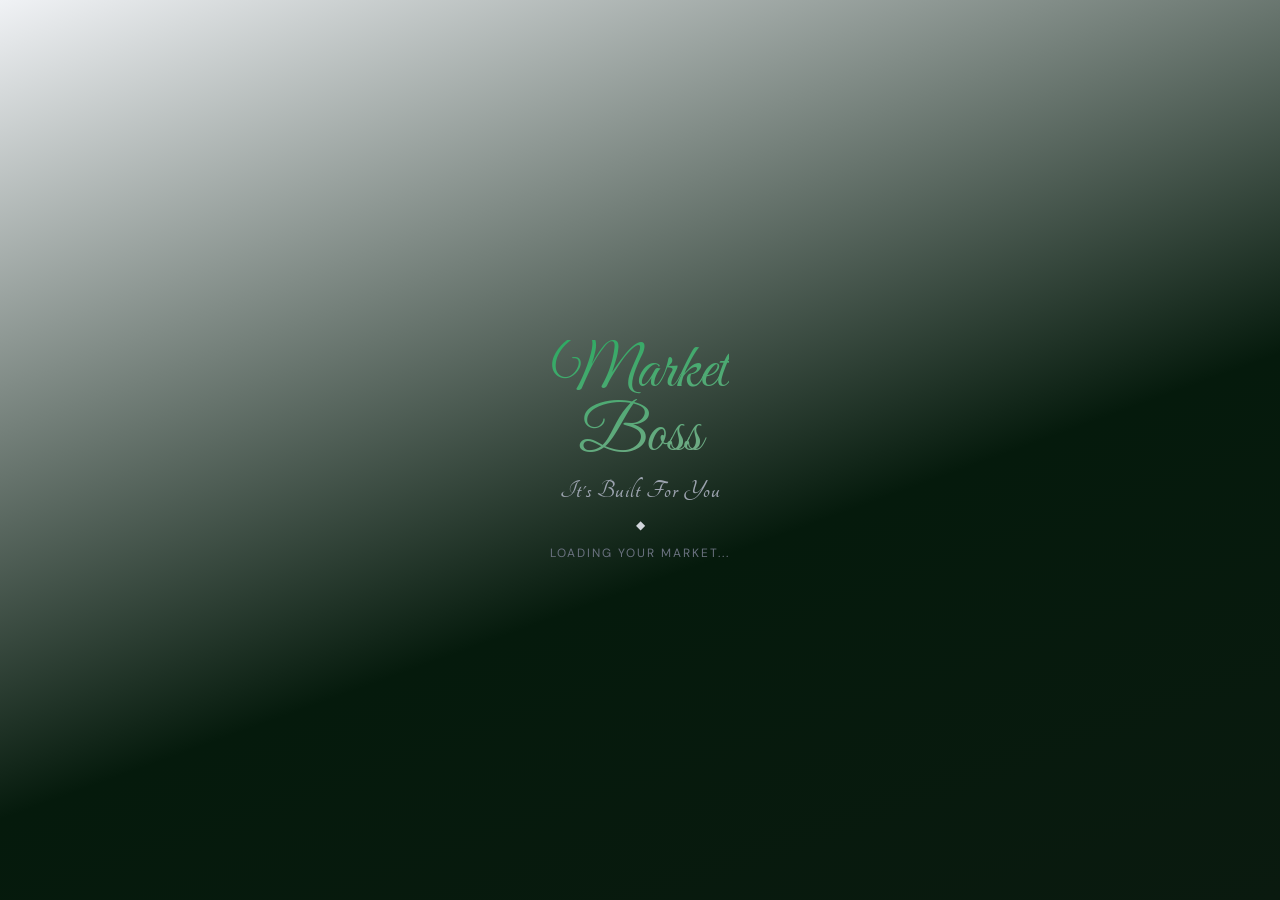
==== commit f835ee44: "Rename index-app.html to index.html Original app design" ====
--- a/index.html
+++ b/index.html
@@ -1,1515 +1,5733 @@
+
 <!DOCTYPE html>
 <html lang="en">
 <head>
 <meta charset="UTF-8">
-<meta name="viewport" content="width=device-width, initial-scale=1.0">
-<title>BOSS OS — Three Brand Identity Designs</title>
-<link href="https://fonts.googleapis.com/css2?family=Cormorant+Garamond:ital,wght@0,300;0,400;0,600;0,700;1,300;1,400;1,600&family=Editorial+New:ital@0;1&family=Syncopate:wght@400;700&family=Space+Grotesk:wght@300;400;500;600;700&family=Bebas+Neue&family=Barlow+Condensed:ital,wght@0,300;0,400;0,600;0,700;1,400&family=Syne:wght@400;500;600;700;800&family=Cabinet+Grotesk:wght@400;500;700;800;900&family=Fraunces:ital,opsz,wght@0,9..144,300;0,9..144,400;0,9..144,700;1,9..144,300;1,9..144,400&family=Libre+Baskerville:ital,wght@0,400;0,700;1,400&family=DM+Mono:wght@300;400;500&family=Instrument+Serif:ital@0;1&family=Unbounded:wght@400;700;900&family=Plus+Jakarta+Sans:wght@300;400;500;600;700;800&display=swap" rel="stylesheet">
+<meta name="viewport" content="width=device-width, initial-scale=1.0, maximum-scale=1.0">
+<title>MarketBOSS — Built for You</title>
+<link href="https://fonts.googleapis.com/css2?family=Great+Vibes&family=Tangerine:wght@400;700&family=Syne:wght@400;600;700;800&family=DM+Sans:wght@300;400;500;600&display=swap" rel="stylesheet">
 <style>
-*, *::before, *::after { margin: 0; padding: 0; box-sizing: border-box; }
-html { scroll-behavior: smooth; }
-body { background: #0c0c0c; font-family: sans-serif; overflow-x: hidden; }
-
-/* ─── GLOBAL NAV ─────────────────────────────────────── */
-.global-nav {
-  position: fixed; top: 0; left: 0; right: 0; z-index: 1000;
-  background: rgba(12,12,12,0.95);
-  backdrop-filter: blur(12px);
-  border-bottom: 1px solid rgba(255,255,255,0.06);
-  display: flex; align-items: center; justify-content: space-between;
-  padding: 0 48px; height: 52px;
-}
-.nav-brand {
-  font-family: 'Syncopate', sans-serif;
-  font-size: 11px; font-weight: 700;
-  color: rgba(255,255,255,0.5);
-  letter-spacing: 3px;
-}
-.nav-links { display: flex; gap: 32px; }
-.nav-links a {
-  font-size: 10px; letter-spacing: 3px;
-  color: rgba(255,255,255,0.35);
-  text-decoration: none;
-  text-transform: uppercase;
-  transition: color 0.2s;
-}
-.nav-links a:hover { color: rgba(255,255,255,0.8); }
-
-/* ─── INTRO ──────────────────────────────────────────── */
-.intro {
-  min-height: 100vh;
-  display: flex; flex-direction: column;
-  align-items: center; justify-content: center;
-  padding: 120px 48px 80px;
-  text-align: center;
-  position: relative;
-  overflow: hidden;
-}
-.intro::before {
-  content: '';
-  position: absolute; inset: 0;
-  background: radial-gradient(ellipse at 50% 60%, rgba(255,255,255,0.025) 0%, transparent 70%);
-}
-.intro-eyebrow {
-  font-family: 'DM Mono', monospace;
-  font-size: 10px; letter-spacing: 5px;
-  color: rgba(255,255,255,0.3);
-  text-transform: uppercase;
-  margin-bottom: 32px;
-}
-.intro-title {
-  font-family: 'Cormorant Garamond', serif;
-  font-size: clamp(52px, 9vw, 120px);
-  font-weight: 300; color: #fff;
-  line-height: 0.92; letter-spacing: -2px;
-  margin-bottom: 32px;
-}
-.intro-title em { font-style: italic; color: rgba(255,255,255,0.4); }
-.intro-desc {
-  font-family: 'Plus Jakarta Sans', sans-serif;
-  font-size: 15px; color: rgba(255,255,255,0.4);
-  max-width: 520px; line-height: 1.8; margin-bottom: 64px;
-}
-.brand-index {
-  display: flex; gap: 4px; flex-wrap: wrap; justify-content: center;
-}
-.brand-pill {
-  padding: 10px 24px;
-  border: 1px solid rgba(255,255,255,0.1);
-  font-family: 'DM Mono', monospace;
-  font-size: 9px; letter-spacing: 3px;
-  color: rgba(255,255,255,0.4);
-  text-decoration: none;
-  text-transform: uppercase;
-  transition: all 0.25s;
-  cursor: pointer;
-}
-.brand-pill:hover { border-color: rgba(255,255,255,0.35); color: rgba(255,255,255,0.8); }
-
-/* ─── SECTION DIVIDER ────────────────────────────────── */
-.section-divider {
-  height: 1px;
-  background: linear-gradient(90deg, transparent, rgba(255,255,255,0.08), transparent);
-  margin: 0;
-}
-
-/* ════════════════════════════════════════════════════════
-   BRAND 1 — OBSIDIAN
-   Ultra-minimal luxury. Black, gold, platinum.
-════════════════════════════════════════════════════════ */
-#brand-1 { background: #06060a; }
-
-.b1-hero {
-  min-height: 100vh;
-  display: grid;
-  grid-template-columns: 1fr 1fr;
-  position: relative;
-  overflow: hidden;
-}
-.b1-hero::after {
-  content: '';
-  position: absolute; inset: 0;
-  background: radial-gradient(ellipse at 30% 50%, rgba(184,152,76,0.04) 0%, transparent 60%);
-  pointer-events: none;
-}
-
-/* Fine grid texture */
-.b1-hero::before {
-  content: '';
-  position: absolute; inset: 0;
-  background-image:
-    linear-gradient(rgba(255,255,255,0.015) 1px, transparent 1px),
-    linear-gradient(90deg, rgba(255,255,255,0.015) 1px, transparent 1px);
-  background-size: 80px 80px;
-  pointer-events: none;
-}
-
-.b1-left {
-  padding: 120px 64px;
-  display: flex; flex-direction: column;
-  justify-content: center; position: relative; z-index: 1;
-}
-
-/* B1 LOGO */
-.b1-logo {
-  margin-bottom: 64px;
-}
-.b1-logo-mark {
-  display: flex; align-items: center; gap: 20px;
-  margin-bottom: 16px;
-}
-.b1-hexagon {
-  width: 58px; height: 58px;
-  position: relative;
-}
-.b1-hexagon svg { width: 100%; height: 100%; }
-.b1-wordmark {
-  font-family: 'Syncopate', sans-serif;
-  font-size: 36px; font-weight: 700;
-  color: #fff; letter-spacing: 8px;
-  line-height: 1;
-}
-.b1-wordmark span { color: #b8984c; }
-.b1-sub {
-  font-family: 'DM Mono', monospace;
-  font-size: 9px; letter-spacing: 6px;
-  color: rgba(255,255,255,0.2);
-  text-transform: uppercase;
-  margin-left: 78px;
-}
-
-.b1-slogan {
-  font-family: 'Cormorant Garamond', serif;
-  font-size: 38px; font-weight: 300;
-  color: rgba(255,255,255,0.9);
-  line-height: 1.2; letter-spacing: -0.5px;
-  margin-bottom: 28px;
-  max-width: 420px;
-}
-.b1-slogan em { font-style: italic; color: #b8984c; }
-
-.b1-mission-label {
-  font-family: 'DM Mono', monospace;
-  font-size: 8px; letter-spacing: 4px;
-  color: #b8984c; text-transform: uppercase;
-  margin-bottom: 12px;
-}
-.b1-statement {
-  font-family: 'Plus Jakarta Sans', sans-serif;
-  font-size: 13px; color: rgba(255,255,255,0.45);
-  line-height: 1.85; max-width: 400px;
-  margin-bottom: 32px;
-}
-.b1-right {
-  position: relative; overflow: hidden;
-  background: #0a0a0f;
-  display: flex; flex-direction: column;
-  align-items: center; justify-content: center;
-  padding: 80px 48px;
-}
-
-/* B1 Large logo mark for right panel */
-.b1-large-mark {
-  position: relative; width: 280px; height: 280px;
-  margin-bottom: 48px;
-}
-.b1-large-mark svg { width: 100%; height: 100%; }
-
-/* Orbital rings */
-.b1-orbit {
-  position: absolute; border-radius: 50%;
-  border: 0.5px solid rgba(184,152,76,0.15);
-  animation: b1-rotate 20s linear infinite;
-}
-.b1-orbit-1 { inset: -40px; animation-duration: 30s; }
-.b1-orbit-2 { inset: -80px; animation-duration: 45s; animation-direction: reverse; }
-.b1-orbit-dot {
-  position: absolute; width: 4px; height: 4px;
-  background: #b8984c; border-radius: 50%;
-  top: 0; left: 50%; transform: translateX(-50%);
-}
-@keyframes b1-rotate { to { transform: rotate(360deg); } }
-
-/* Colour palette strip */
-.b1-palette {
-  width: 100%;
-}
-.b1-palette-label {
-  font-family: 'DM Mono', monospace;
-  font-size: 8px; letter-spacing: 4px;
-  color: rgba(255,255,255,0.2); text-transform: uppercase;
-  margin-bottom: 16px;
-}
-.b1-swatches {
-  display: flex; gap: 8px; margin-bottom: 8px;
-}
-.b1-swatch {
-  flex: 1; height: 44px; border-radius: 2px;
-  position: relative;
-}
-.b1-swatch span {
-  position: absolute; bottom: -20px; left: 0;
-  font-family: 'DM Mono', monospace;
-  font-size: 8px; color: rgba(255,255,255,0.25);
-}
-
-/* B1 Modules strip */
-.b1-modules {
-  padding: 80px 64px;
-  background: #06060a;
-}
-.b1-modules-grid {
-  display: grid;
-  grid-template-columns: repeat(6, 1fr);
-  gap: 1px;
-  border: 1px solid rgba(255,255,255,0.05);
-}
-.b1-module {
-  padding: 32px 24px;
-  background: #0a0a0f;
-  position: relative; overflow: hidden;
-  transition: background 0.3s;
-}
-.b1-module:hover { background: #0e0e18; }
-.b1-module::before {
-  content: '';
-  position: absolute; top: 0; left: 0; right: 0;
-  height: 1px;
-  background: linear-gradient(90deg, transparent, #b8984c, transparent);
-  opacity: 0;
-  transition: opacity 0.3s;
-}
-.b1-module:hover::before { opacity: 0.6; }
-.b1-module-num {
-  font-family: 'DM Mono', monospace;
-  font-size: 8px; letter-spacing: 3px;
-  color: rgba(255,255,255,0.15);
-  margin-bottom: 16px;
-}
-.b1-module-name {
-  font-family: 'Syncopate', sans-serif;
-  font-size: 11px; font-weight: 700;
-  color: #fff; letter-spacing: 2px;
-  margin-bottom: 8px;
-}
-.b1-module-name span { color: #b8984c; }
-.b1-module-tag {
-  font-family: 'Plus Jakarta Sans', sans-serif;
-  font-size: 9px; color: rgba(255,255,255,0.25);
-  line-height: 1.6;
-}
-
-/* B1 Vision/Mission full spread */
-.b1-vmspread {
-  display: grid; grid-template-columns: 1fr 1fr;
-  min-height: 52vh;
-}
-.b1-vm-block {
-  padding: 80px 64px;
-  position: relative;
-}
-.b1-vm-block:first-child { background: #0a0a0f; border-right: 1px solid rgba(255,255,255,0.04); }
-.b1-vm-block:last-child { background: #06060a; }
-.b1-vm-type {
-  font-family: 'DM Mono', monospace;
-  font-size: 8px; letter-spacing: 5px;
-  color: #b8984c; text-transform: uppercase;
-  margin-bottom: 24px; display: flex; align-items: center; gap: 14px;
-}
-.b1-vm-type::before {
-  content: '';
-  width: 24px; height: 1px; background: #b8984c; display: block;
-}
-.b1-vm-heading {
-  font-family: 'Cormorant Garamond', serif;
-  font-size: 42px; font-weight: 300; font-style: italic;
-  color: rgba(255,255,255,0.9); line-height: 1.15;
-  letter-spacing: -0.5px; margin-bottom: 28px;
-}
-.b1-vm-body {
-  font-family: 'Plus Jakarta Sans', sans-serif;
-  font-size: 13px; color: rgba(255,255,255,0.4);
-  line-height: 1.9; max-width: 440px;
-}
-
-/* ════════════════════════════════════════════════════════
-   BRAND 2 — KINETIC
-   Bold modernist. Electric green, carbon black, white.
-════════════════════════════════════════════════════════ */
-#brand-2 { background: #f5f5f0; }
-
-.b2-hero {
-  background: #0e1208;
-  min-height: 100vh;
-  position: relative;
-  overflow: hidden;
-  display: flex; flex-direction: column;
-  justify-content: flex-end;
-  padding: 0 0 80px;
-}
-
-/* Circuit/grid background */
-.b2-grid-bg {
-  position: absolute; inset: 0;
-  background-image:
-    linear-gradient(rgba(112,224,64,0.04) 1px, transparent 1px),
-    linear-gradient(90deg, rgba(112,224,64,0.04) 1px, transparent 1px);
-  background-size: 48px 48px;
-}
-.b2-grid-bg::after {
-  content: '';
-  position: absolute; inset: 0;
-  background: radial-gradient(ellipse at 50% 0%, rgba(112,224,64,0.08) 0%, transparent 60%);
-}
-
-/* HERO LOGO */
-.b2-logo-wrap {
-  position: relative; z-index: 2;
-  padding: 120px 72px 0;
-  display: flex; flex-direction: column;
-}
-
-.b2-logo-stack {
-  display: flex; align-items: flex-start; gap: 0;
-  margin-bottom: 0;
-}
-
-.b2-boss-large {
-  font-family: 'Unbounded', sans-serif;
-  font-size: clamp(80px, 16vw, 180px);
-  font-weight: 900;
-  color: #70e040;
-  line-height: 0.88;
-  letter-spacing: -4px;
-  position: relative;
-}
-.b2-os-badge {
-  font-family: 'DM Mono', monospace;
-  font-size: 18px; font-weight: 500;
-  color: rgba(255,255,255,0.4);
-  border: 1px solid rgba(255,255,255,0.2);
-  padding: 4px 12px;
-  margin-left: 16px;
-  align-self: flex-end;
-  margin-bottom: 18px;
-  letter-spacing: 3px;
-}
-
-.b2-tagline-row {
-  display: flex; align-items: center; gap: 32px;
-  margin-top: 24px; padding: 0 72px;
-  position: relative; z-index: 2;
-}
-.b2-tagline {
-  font-family: 'Barlow Condensed', sans-serif;
-  font-size: clamp(28px, 4vw, 48px);
-  font-weight: 300; font-style: italic;
-  color: rgba(255,255,255,0.6);
-  letter-spacing: 1px; line-height: 1;
-}
-.b2-tagline strong {
-  font-weight: 700; font-style: normal; color: #fff;
-}
-.b2-rule {
-  flex: 1; height: 1px;
-  background: linear-gradient(90deg, rgba(112,224,64,0.4), transparent);
-}
-
-/* B2 Three-column info bar */
-.b2-info-bar {
-  display: grid; grid-template-columns: repeat(3, 1fr);
-  border-top: 1px solid rgba(112,224,64,0.15);
-  margin-top: 60px; position: relative; z-index: 2;
-}
-.b2-info-cell {
-  padding: 32px 72px;
-  border-right: 1px solid rgba(112,224,64,0.1);
-}
-.b2-info-cell:last-child { border-right: none; }
-.b2-info-label {
-  font-family: 'DM Mono', monospace;
-  font-size: 8px; letter-spacing: 4px;
-  color: rgba(112,224,64,0.5); text-transform: uppercase;
-  margin-bottom: 8px;
-}
-.b2-info-val {
-  font-family: 'Syne', sans-serif;
-  font-size: 14px; font-weight: 600; color: #fff;
-  line-height: 1.5;
-}
-
-/* B2 WHITE SECTION */
-.b2-white {
-  background: #f5f5f0;
-  padding: 100px 72px;
-}
-.b2-white-grid {
-  display: grid; grid-template-columns: 1fr 1fr;
-  gap: 80px; align-items: start;
-}
-.b2-section-num {
-  font-family: 'Unbounded', sans-serif;
-  font-size: 10px; font-weight: 700;
-  color: rgba(0,0,0,0.15); letter-spacing: 3px;
-  margin-bottom: 20px;
-}
-.b2-section-heading {
-  font-family: 'Syne', sans-serif;
-  font-size: clamp(28px, 3.5vw, 42px);
-  font-weight: 800; color: #0e1208;
-  line-height: 1.1; margin-bottom: 20px;
-}
-.b2-section-heading em { font-style: normal; color: #3da020; }
-.b2-section-body {
-  font-family: 'Plus Jakarta Sans', sans-serif;
-  font-size: 14px; color: rgba(0,0,0,0.5);
-  line-height: 1.85; max-width: 480px;
-}
-
-/* B2 Palette */
-.b2-palette {
-  margin-top: 48px;
-}
-.b2-swatch-row {
-  display: flex; gap: 6px;
-}
-.b2-sw {
-  height: 72px; border-radius: 3px;
-  display: flex; flex-direction: column;
-  justify-content: flex-end; padding: 8px 10px;
-  transition: flex 0.3s;
-  cursor: default;
-  flex: 1;
-}
-.b2-sw:hover { flex: 2; }
-.b2-sw-name {
-  font-family: 'DM Mono', monospace;
-  font-size: 8px; letter-spacing: 1px;
-}
-.b2-sw-hex {
-  font-family: 'DM Mono', monospace;
-  font-size: 7.5px; opacity: 0.6;
-}
-
-/* B2 Module grid */
-.b2-modules {
-  background: #0e1208;
-  padding: 80px 72px;
-}
-.b2-modules-title {
-  font-family: 'Unbounded', sans-serif;
-  font-size: 10px; font-weight: 700;
-  color: rgba(112,224,64,0.4); letter-spacing: 4px;
-  text-transform: uppercase; margin-bottom: 48px;
-}
-.b2-mod-grid {
-  display: grid;
-  grid-template-columns: repeat(3, 1fr);
-  gap: 2px;
-}
-.b2-mod {
-  background: rgba(255,255,255,0.03);
-  padding: 36px 32px;
-  border: 1px solid rgba(112,224,64,0.06);
-  transition: background 0.25s, border-color 0.25s;
-  position: relative; overflow: hidden;
-}
-.b2-mod:hover {
-  background: rgba(112,224,64,0.04);
-  border-color: rgba(112,224,64,0.2);
-}
-.b2-mod-prefix {
-  font-family: 'Syne', sans-serif;
-  font-size: 28px; font-weight: 800;
-  color: rgba(112,224,64,0.25);
-  margin-bottom: 4px; line-height: 1;
-}
-.b2-mod-name {
-  font-family: 'Unbounded', sans-serif;
-  font-size: 13px; font-weight: 700;
-  color: #fff; margin-bottom: 12px;
-}
-.b2-mod-tagline {
-  font-family: 'DM Mono', monospace;
-  font-size: 8.5px; letter-spacing: 2px;
-  color: #70e040; text-transform: uppercase;
-  margin-bottom: 12px;
-}
-.b2-mod-desc {
-  font-family: 'Plus Jakarta Sans', sans-serif;
-  font-size: 12px; color: rgba(255,255,255,0.3);
-  line-height: 1.6;
-}
-.b2-mod-accent {
-  position: absolute; top: 0; right: 0;
-  width: 40px; height: 40px;
-  border-left: 1px solid rgba(112,224,64,0.15);
-  border-bottom: 1px solid rgba(112,224,64,0.15);
-}
-
-/* B2 VM spread */
-.b2-vm {
-  background: #f5f5f0;
-  padding: 100px 72px;
-  display: grid; grid-template-columns: 1fr 1fr;
-  gap: 80px;
-}
-.b2-vm-block {}
-.b2-vm-label {
-  font-family: 'DM Mono', monospace;
-  font-size: 8px; letter-spacing: 5px;
-  color: #3da020; text-transform: uppercase;
-  margin-bottom: 20px;
-}
-.b2-vm-h {
-  font-family: 'Syne', sans-serif;
-  font-size: 32px; font-weight: 800;
-  color: #0e1208; line-height: 1.15;
-  margin-bottom: 20px; letter-spacing: -0.5px;
-}
-.b2-vm-p {
-  font-family: 'Plus Jakarta Sans', sans-serif;
-  font-size: 14px; color: rgba(0,0,0,0.5);
-  line-height: 1.85;
-}
-
-/* ════════════════════════════════════════════════════════
-   BRAND 3 — HUMAN
-   Warm, editorial. Terracotta, forest, cream.
-════════════════════════════════════════════════════════ */
-#brand-3 { background: #f7f2ea; }
-
-.b3-hero {
-  background: #f7f2ea;
-  min-height: 100vh;
-  display: grid;
-  grid-template-columns: 5fr 4fr;
-  position: relative;
-  overflow: hidden;
-}
-
-.b3-left {
-  padding: 100px 72px;
-  display: flex; flex-direction: column;
-  justify-content: space-between;
-  position: relative;
-}
-
-/* B3 LOGO */
-.b3-logo {
-  display: flex; flex-direction: column;
-  gap: 0; margin-bottom: 0;
-}
-.b3-mark-row {
-  display: flex; align-items: center; gap: 20px;
-  margin-bottom: 12px;
-}
-
-/* The BOSS mark — hand-drawn circle feel */
-.b3-mark-circle {
-  width: 64px; height: 64px;
-  border-radius: 50%;
-  background: #2a5c3f;
-  display: flex; align-items: center; justify-content: center;
-  flex-shrink: 0;
-  position: relative;
-}
-.b3-mark-circle::after {
-  content: '';
-  position: absolute; inset: -3px;
-  border-radius: 50%;
-  border: 1.5px solid #2a5c3f;
-  opacity: 0.3;
-}
-.b3-mark-b {
-  font-family: 'Fraunces', serif;
-  font-size: 32px; font-weight: 700;
-  color: #f7f2ea; line-height: 1;
-}
-
-.b3-wordmark-stack {}
-.b3-boss-word {
-  font-family: 'Fraunces', serif;
-  font-size: 58px; font-weight: 700;
-  color: #1c2b1e; line-height: 0.88;
-  letter-spacing: -1px;
-}
-.b3-os-word {
-  font-family: 'Instrument Serif', serif;
-  font-size: 22px; font-style: italic;
-  color: #c4622d;
-  letter-spacing: 1px;
-  margin-left: 4px;
-}
-
-.b3-slogan-block {
-  margin: auto 0;
-}
-.b3-slogan {
-  font-family: 'Fraunces', serif;
-  font-size: clamp(36px, 5vw, 60px);
-  font-weight: 300;
-  color: #1c2b1e;
-  line-height: 1.12;
-  letter-spacing: -0.5px;
-  margin-bottom: 24px;
-}
-.b3-slogan em {
-  font-style: italic;
-  color: #c4622d;
-}
-.b3-slogan strong {
-  font-weight: 700;
-}
-
-.b3-tagline {
-  font-family: 'Libre Baskerville', serif;
-  font-size: 15px;
-  color: rgba(28,43,30,0.5);
-  line-height: 1.8;
-  max-width: 420px;
-  font-style: italic;
-  padding-left: 20px;
-  border-left: 2px solid #c4622d;
-}
-
-.b3-meta-row {
-  display: flex; gap: 40px; flex-wrap: wrap;
-}
-.b3-meta {
-  display: flex; flex-direction: column; gap: 4px;
-}
-.b3-meta-l {
-  font-family: 'DM Mono', monospace;
-  font-size: 8px; letter-spacing: 3px;
-  color: rgba(28,43,30,0.3); text-transform: uppercase;
-}
-.b3-meta-v {
-  font-family: 'Fraunces', serif;
-  font-size: 14px; font-weight: 700; color: #1c2b1e;
-}
-
-.b3-right {
-  background: #2a5c3f;
-  display: flex; flex-direction: column;
-  align-items: center; justify-content: center;
-  padding: 80px 56px;
-  position: relative; overflow: hidden;
-}
-.b3-right::before {
-  content: '';
-  position: absolute;
-  bottom: -80px; right: -80px;
-  width: 320px; height: 320px;
-  border-radius: 50%;
-  border: 80px solid rgba(255,255,255,0.04);
-}
-.b3-right::after {
-  content: '';
-  position: absolute;
-  top: -60px; left: -60px;
-  width: 240px; height: 240px;
-  border-radius: 50%;
-  border: 60px solid rgba(196,98,45,0.1);
-}
-
-/* Large rotating emblem */
-.b3-emblem {
-  width: 240px; height: 240px;
-  position: relative; margin-bottom: 48px;
-}
-.b3-emblem-inner {
-  width: 100%; height: 100%;
-  animation: b3-spin 30s linear infinite;
-}
-.b3-emblem-center {
-  position: absolute; top: 50%; left: 50%;
-  transform: translate(-50%, -50%);
-  font-family: 'Fraunces', serif;
-  font-size: 42px; font-weight: 700;
-  color: #f7f2ea;
-  text-align: center;
-  line-height: 1;
-}
-.b3-emblem-center span {
-  display: block;
-  font-family: 'Instrument Serif', serif;
-  font-size: 13px; font-style: italic;
-  color: rgba(247,242,234,0.5);
-  letter-spacing: 2px; margin-top: 4px;
-}
-@keyframes b3-spin { to { transform: rotate(360deg); } }
-
-/* Palette */
-.b3-palette {
-  width: 100%;
-}
-.b3-palette-label {
-  font-family: 'DM Mono', monospace;
-  font-size: 8px; letter-spacing: 3px;
-  color: rgba(247,242,234,0.3); text-transform: uppercase;
-  margin-bottom: 12px;
-}
-.b3-sw-row { display: flex; gap: 6px; }
-.b3-sw { flex: 1; height: 48px; border-radius: 4px; }
-
-/* B3 Editorial section */
-.b3-editorial {
-  background: #1c2b1e;
-  padding: 100px 72px;
-  display: grid;
-  grid-template-columns: 1fr 2fr;
-  gap: 80px;
-}
-.b3-ed-left {}
-.b3-ed-num {
-  font-family: 'Fraunces', serif;
-  font-size: 120px; font-weight: 700;
-  color: rgba(247,242,234,0.06);
-  line-height: 1;
-  margin-bottom: -20px;
-}
-.b3-ed-label {
-  font-family: 'DM Mono', monospace;
-  font-size: 8px; letter-spacing: 4px;
-  color: #c4622d; text-transform: uppercase;
-  margin-bottom: 20px;
-}
-.b3-ed-heading {
-  font-family: 'Fraunces', serif;
-  font-size: clamp(30px, 3.5vw, 44px);
-  font-weight: 300; font-style: italic;
-  color: #f7f2ea; line-height: 1.15;
-  letter-spacing: -0.5px;
-}
-.b3-ed-right {
-  display: flex; flex-direction: column; gap: 40px;
-  padding-top: 12px;
-}
-.b3-ed-block {}
-.b3-ed-block-label {
-  font-family: 'DM Mono', monospace;
-  font-size: 8px; letter-spacing: 4px;
-  color: rgba(247,242,234,0.2); text-transform: uppercase;
-  margin-bottom: 10px;
-}
-.b3-ed-block-text {
-  font-family: 'Libre Baskerville', serif;
-  font-size: 14px; color: rgba(247,242,234,0.6);
-  line-height: 1.9;
-}
-.b3-ed-block-text strong { color: rgba(247,242,234,0.9); }
-
-/* B3 Modules */
-.b3-modules {
-  background: #f7f2ea;
-  padding: 100px 72px;
-}
-.b3-mod-header {
-  display: flex; justify-content: space-between;
-  align-items: flex-end; margin-bottom: 48px;
-}
-.b3-mod-title {
-  font-family: 'Fraunces', serif;
-  font-size: 40px; font-weight: 700;
-  color: #1c2b1e; line-height: 1;
-}
-.b3-mod-note {
-  font-family: 'Instrument Serif', serif;
-  font-size: 14px; font-style: italic;
-  color: rgba(28,43,30,0.4);
-}
-.b3-mod-grid {
-  display: grid;
-  grid-template-columns: repeat(3, 1fr);
-  gap: 16px;
-}
-.b3-mod-card {
-  background: #fff;
-  padding: 32px 28px;
-  border: 1px solid rgba(28,43,30,0.06);
-  transition: transform 0.2s, box-shadow 0.2s;
-  position: relative; overflow: hidden;
-}
-.b3-mod-card:hover {
-  transform: translateY(-4px);
-  box-shadow: 0 16px 40px rgba(28,43,30,0.1);
-}
-.b3-mod-card-accent {
-  position: absolute; top: 0; left: 0; right: 0;
-  height: 3px;
-}
-.b3-mod-icon {
-  width: 40px; height: 40px;
-  border-radius: 50%;
-  display: flex; align-items: center; justify-content: center;
-  margin-bottom: 16px;
-  font-family: 'Fraunces', serif;
-  font-size: 16px; font-weight: 700;
-  color: #fff;
-}
-.b3-mod-n { font-family: 'Fraunces', serif; font-size: 15px; font-weight: 700; color: #1c2b1e; margin-bottom: 6px; }
-.b3-mod-tl { font-family: 'Instrument Serif', serif; font-size: 12px; font-style: italic; color: #c4622d; margin-bottom: 10px; }
-.b3-mod-d { font-family: 'Libre Baskerville', serif; font-size: 11.5px; color: rgba(28,43,30,0.45); line-height: 1.7; }
-
-/* ─── COMPARISON FOOTER ───────────────────────────────── */
-.comparison {
-  background: #06060a;
-  padding: 100px 72px;
-}
-.comparison-title {
-  font-family: 'Cormorant Garamond', serif;
-  font-size: 48px; font-weight: 300; font-style: italic;
-  color: rgba(255,255,255,0.9); text-align: center;
-  margin-bottom: 72px; letter-spacing: -0.5px;
-}
-.comparison-grid {
-  display: grid; grid-template-columns: repeat(3, 1fr);
-  gap: 2px;
-}
-.comp-card {
-  padding: 52px 40px;
-  background: rgba(255,255,255,0.02);
-  text-align: center;
-  border: 1px solid rgba(255,255,255,0.04);
-  transition: background 0.25s;
-  cursor: pointer;
-}
-.comp-card:hover { background: rgba(255,255,255,0.04); }
-.comp-num {
-  font-family: 'DM Mono', monospace;
-  font-size: 9px; letter-spacing: 4px;
-  color: rgba(255,255,255,0.2);
-  margin-bottom: 20px;
-}
-.comp-name {
-  font-size: 18px; font-weight: 700;
-  margin-bottom: 8px; letter-spacing: 1px;
-}
-.comp-name-1 { font-family: 'Syncopate', sans-serif; color: #b8984c; }
-.comp-name-2 { font-family: 'Unbounded', sans-serif; color: #70e040; }
-.comp-name-3 { font-family: 'Fraunces', serif; color: #c4622d; }
-.comp-slogan {
-  font-size: 11px; color: rgba(255,255,255,0.3);
-  line-height: 1.7; margin-bottom: 20px;
-}
-.comp-slogan-1 { font-family: 'Cormorant Garamond', serif; font-style: italic; font-size: 14px; }
-.comp-slogan-2 { font-family: 'Barlow Condensed', sans-serif; font-size: 14px; }
-.comp-slogan-3 { font-family: 'Libre Baskerville', serif; font-style: italic; font-size: 13px; }
-.comp-desc { font-family: 'Plus Jakarta Sans', sans-serif; font-size: 11px; color: rgba(255,255,255,0.2); line-height: 1.7; }
-.comp-swatch-row {
-  display: flex; gap: 6px; justify-content: center;
-  margin-top: 24px;
-}
-.comp-dot { width: 14px; height: 14px; border-radius: 50%; }
-
-@media(max-width:900px) {
-  .b1-hero,.b2-white-grid,.b3-hero,.b3-editorial,.b2-vm,.comparison-grid { grid-template-columns:1fr; }
-  .b1-modules-grid,.b2-mod-grid,.b3-mod-grid { grid-template-columns:1fr 1fr; }
-  .b1-vmspread { grid-template-columns:1fr; }
-  .global-nav { padding:0 24px; }
-  .b1-left,.b1-right,.b1-modules,.b2-logo-wrap,.b2-info-bar,.b2-white,.b2-modules,.b2-vm,.b3-left,.b3-right,.b3-editorial,.b3-modules,.comparison { padding:60px 28px; }
-  .b2-info-bar { grid-template-columns:1fr; }
-  .b2-info-cell { border-right:none; border-bottom:1px solid rgba(112,224,64,0.1); }
-}
+:root{
+  /* ── Background & Surface — Light Mode ── */
+  --bg:#F7F8FA;
+  --surface:#FFFFFF;
+  --surface2:#F0F2F5;
+  --border:#E0E4EA;
+
+  /* ── Brand Accents: Traffic-Light Palette ── */
+  --green:#00A844;
+  --green-dim:#007A30;
+  --green-deep:#E6F7EE;
+  --amber:#F5A800;
+  --amber-dim:#C27F00;
+  --red:#E8001A;
+  --red-dim:#B00015;
+  --blue:#1565C0;
+  --purple:#7B1FA2;
+
+  /* ── Text ── */
+  --text:#111827;
+  --dim:#374151;
+  --muted:#6B7280;
+  --sage:#9CA3AF;
+
+  /* ── Legacy aliases (keep old refs working) ── */
+  --gdeep:#F0F2F5;
+  --gdim:#D1D5DB;
+
+  /* ── Radii ── */
+  --r:14px;
+  --rs:8px;
+
+  /* ── Fonts ── */
+  --font-logo:'Great Vibes',cursive;
+  --font-tag:'Tangerine',cursive;
+  --font-head:'Syne',sans-serif;
+  --font-body:'DM Sans',sans-serif;
+}
+*{box-sizing:border-box;margin:0;padding:0;-webkit-tap-highlight-color:transparent}
+body{font-family:'DM Sans',sans-serif;background:var(--bg);color:var(--text);min-height:100vh;overflow-x:hidden}
+.shell{max-width:430px;margin:0 auto;min-height:100vh;display:flex;flex-direction:column;position:relative;box-shadow:0 0 40px rgba(0,0,0,0.08)}
+
+/* ── Header ── */
+.hdr{padding:14px 16px 12px;display:flex;align-items:center;justify-content:space-between;background:var(--surface);position:sticky;top:0;z-index:100;border-bottom:2px solid var(--green)}
+.logo{display:flex;flex-direction:column;gap:0;line-height:1}
+.hdr-right{display:flex;gap:8px;align-items:center}
+.icon-btn{width:36px;height:36px;background:var(--surface2);border:1px solid var(--border);border-radius:50%;display:flex;align-items:center;justify-content:center;cursor:pointer;font-size:16px;position:relative;flex-shrink:0}
+.ndot{position:absolute;top:4px;right:4px;width:8px;height:8px;background:var(--amber);border-radius:50%;border:2px solid var(--surface)}
+
+/* ── Tabs ── */
+.tabs{display:flex;background:var(--surface);border-bottom:1px solid var(--border);padding:0;gap:0;overflow-x:auto;scrollbar-width:none}
+.tabs::-webkit-scrollbar{display:none}
+.tab{flex:1;padding:11px 4px;font-size:12px;font-weight:700;color:var(--muted);background:none;border:none;cursor:pointer;border-bottom:2px solid transparent;white-space:nowrap;transition:all 0.2s;font-family:var(--font-body);text-align:center;letter-spacing:0.3px}
+.tab.on{color:var(--green);border-bottom-color:var(--green);background:var(--green-deep)}
+
+/* ── Content ── */
+.content{flex:1;padding:16px;padding-bottom:100px;overflow-y:auto}
+.screen{display:none}.screen.on{display:block}
+
+/* ── Hamburger menu ── */
+.hmenu-overlay{display:none;position:fixed;inset:0;background:rgba(0,0,0,0.35);z-index:500;backdrop-filter:blur(2px)}
+.hmenu-overlay.on{display:flex;justify-content:flex-end}
+.hmenu-panel{width:260px;background:var(--surface);height:100%;border-left:2px solid var(--green);padding-top:16px;overflow-y:auto;box-shadow:-4px 0 20px rgba(0,0,0,0.12)}
+.hmenu-lbl{padding:8px 20px 12px;font-family:var(--font-head);font-size:10px;font-weight:700;color:var(--amber);text-transform:uppercase;letter-spacing:1.2px;border-bottom:1px solid var(--border);margin-bottom:4px}
+.hmenu-item{padding:13px 20px;font-size:14px;font-weight:600;color:var(--dim);cursor:pointer;display:flex;align-items:center;gap:10px;transition:all 0.15s;border-left:3px solid transparent}
+.hmenu-item:hover,.hmenu-item:active{background:var(--green-deep);color:var(--green);border-left-color:var(--green)}
+
+/* ── Cards ── */
+.card{background:var(--surface);border:1px solid var(--border);border-radius:var(--r);padding:16px;margin-bottom:12px;box-shadow:0 1px 4px rgba(0,0,0,0.06)}
+.card-title{font-family:'Syne',sans-serif;font-size:11px;font-weight:700;color:var(--muted);text-transform:uppercase;letter-spacing:1px;margin-bottom:12px}
+
+/* ── Stats grid ── */
+.stats2{display:grid;grid-template-columns:1fr 1fr;gap:10px;margin-bottom:12px}
+.scard{background:var(--surface);border:1px solid var(--border);border-radius:var(--r);padding:14px;position:relative;overflow:hidden;box-shadow:0 1px 4px rgba(0,0,0,0.06)}
+.scard::before{content:'';position:absolute;top:0;left:0;right:0;height:3px}
+.scard.g::before{background:var(--green)}
+.scard.a::before{background:var(--amber)}
+.scard.r::before{background:var(--red)}
+.scard.b::before{background:var(--blue)}
+.slabel{font-size:10px;color:var(--muted);font-weight:700;text-transform:uppercase;letter-spacing:0.8px;margin-bottom:6px}
+.sval{font-family:'Syne',sans-serif;font-size:22px;font-weight:800;line-height:1}
+.sval.g{color:var(--green)}.sval.a{color:var(--amber)}.sval.r{color:var(--red)}.sval.b{color:var(--blue)}
+.ssub{font-size:10px;color:var(--muted);margin-top:4px}
+.ssub.up{color:var(--green)}.ssub.dn{color:var(--red)}
+
+/* ── Alerts ── */
+.alert{background:rgba(245,168,0,0.08);border:1px solid rgba(245,168,0,0.35);border-radius:var(--rs);padding:10px 12px;display:flex;align-items:center;gap:10px;margin-bottom:8px;font-size:12px;color:#92600A;font-weight:600}
+.alert.r{background:rgba(232,0,26,0.06);border-color:rgba(232,0,26,0.3);color:var(--red)}
+.alert.g{background:rgba(0,168,68,0.07);border-color:rgba(0,168,68,0.3);color:var(--green)}
+
+/* ── Collapsible subsections ── */
+.subsec{background:var(--surface);border:1px solid var(--border);border-radius:var(--r);margin-bottom:10px;overflow:hidden;box-shadow:0 1px 3px rgba(0,0,0,0.05)}
+.subsec-hdr{display:flex;align-items:center;justify-content:space-between;padding:13px 16px;cursor:pointer;user-select:none;transition:background 0.15s}
+.subsec-hdr:active,.subsec-hdr:hover{background:var(--surface2)}
+.subsec-title{display:flex;align-items:center;gap:8px;font-family:'Syne',sans-serif;font-size:12px;font-weight:700;color:var(--text);text-transform:uppercase;letter-spacing:0.8px}
+.subsec-meta{display:flex;align-items:center;gap:8px}
+.subsec-count{font-size:10px;font-weight:700;padding:2px 8px;border-radius:10px;background:var(--surface2);color:var(--amber);border:1px solid var(--border)}
+.subsec-chev{font-size:16px;color:var(--green);transition:transform 0.25s;font-weight:700}
+.subsec-chev.open{transform:rotate(90deg)}
+.subsec-body{overflow:hidden;transition:max-height 0.3s ease,opacity 0.25s;max-height:4000px;opacity:1}
+.subsec-body.closed{max-height:0!important;opacity:0}
+.inv-subsection-body.collapsed{max-height:0!important;opacity:0;overflow:hidden}
+.inv-subsection-body{overflow:hidden;transition:max-height 0.3s ease,opacity 0.25s;max-height:4000px;opacity:1}
+/* ── Staff transaction browse item styles ── */
+.txn-result-item{display:flex;align-items:center;gap:12px;padding:11px 14px;background:var(--surface);border:1px solid var(--border);border-radius:var(--rs);margin-bottom:7px;cursor:pointer;transition:all .15s}
+.txn-result-item:active{background:rgba(0,168,68,0.06);border-color:var(--green)}
+.txn-result-add{background:var(--green);color:#fff;border:none;border-radius:20px;padding:7px 16px;font-size:12px;font-weight:700;cursor:pointer;font-family:'DM Sans',sans-serif;flex-shrink:0;white-space:nowrap}
+.txn-result-added{background:rgba(0,168,68,0.1);color:var(--green);border:1px solid var(--green-dim);border-radius:20px;padding:7px 14px;font-size:12px;font-weight:700;cursor:pointer;font-family:'DM Sans',sans-serif;flex-shrink:0;white-space:nowrap}
+/* ── Mode pills (staff cart payment modes) ── */
+.mode-pill{padding:9px 14px;border-radius:20px;border:1.5px solid var(--border);font-size:12px;font-weight:600;cursor:pointer;background:var(--surface2);color:var(--muted);transition:all .15s;text-align:center;white-space:nowrap}
+.mode-pill.selected-full{background:rgba(0,168,68,0.1);color:var(--green);border-color:var(--green)}
+.mode-pill.selected-partial{background:rgba(245,168,0,0.1);color:var(--amber);border-color:var(--amber)}
+.mode-pill.selected-credit{background:rgba(232,0,26,0.08);color:var(--red);border-color:var(--red)}
+/* ── Pay method pills (staff cart) ── */
+.pay-method-pill{flex:1;padding:9px 6px;border-radius:var(--rs);border:1.5px solid var(--border);font-size:12px;font-weight:600;cursor:pointer;background:var(--surface2);color:var(--muted);transition:all .15s;text-align:center}
+.pay-method-pill.selected{background:rgba(21,101,192,0.1);color:var(--blue);border-color:var(--blue)}
+.inv-subsection{background:var(--surface);border:1px solid var(--border);border-radius:var(--r);margin-bottom:10px;overflow:hidden;box-shadow:0 1px 3px rgba(0,0,0,0.05)}
+.inv-subsection-header{display:flex;align-items:center;justify-content:space-between;padding:13px 16px;cursor:pointer;user-select:none;transition:background 0.15s}
+.inv-subsection-header:active,.inv-subsection-header:hover{background:var(--surface2)}
+.inv-subsection-title{display:flex;align-items:center;gap:8px;font-family:'Syne',sans-serif;font-size:12px;font-weight:700;color:var(--text);text-transform:uppercase;letter-spacing:0.8px}
+.inv-subsection-meta{display:flex;align-items:center;gap:8px}
+.inv-subsection-count{font-size:10px;font-weight:700;padding:2px 8px;border-radius:10px;background:var(--surface2);color:var(--amber);border:1px solid var(--border)}
+.inv-subsection-chevron{font-size:16px;color:var(--green);transition:transform 0.25s;font-weight:700}
+.inv-subsection-chevron.open{transform:rotate(90deg)}
+
+/* ── Section divider ── */
+.sdiv{font-family:var(--font-head);font-size:12px;font-weight:700;color:var(--amber);margin:14px 0 8px;display:flex;align-items:center;gap:8px;text-transform:uppercase;letter-spacing:0.8px}
+.sdiv::after{content:'';flex:1;height:1px;background:var(--border)}
+
+/* ── Transaction items ── */
+.ti{display:flex;align-items:center;gap:12px;padding:10px 0;border-bottom:1px solid var(--border);cursor:pointer;transition:background 0.1s}
+.ti:last-child{border-bottom:none}
+.ti:active{background:var(--surface2)}
+.ti-icon{width:38px;height:38px;border-radius:10px;display:flex;align-items:center;justify-content:center;font-size:16px;flex-shrink:0}
+.ti-icon.sale{background:rgba(0,168,68,0.1);border:1px solid rgba(0,168,68,0.2)}
+.ti-icon.purchase{background:rgba(21,101,192,0.1);border:1px solid rgba(21,101,192,0.2)}
+.ti-icon.credit{background:rgba(245,168,0,0.1);border:1px solid rgba(245,168,0,0.2)}
+.ti-icon.delivery{background:rgba(123,31,162,0.1);border:1px solid rgba(123,31,162,0.2)}
+.ti-body{flex:1}.ti-title{font-size:13px;font-weight:600;color:var(--text)}.ti-sub{font-size:11px;color:var(--muted);margin-top:1px}
+.ti-amt{text-align:right;flex-shrink:0}
+.amt{font-family:'Syne',sans-serif;font-size:14px;font-weight:800}
+.amt.in{color:var(--green)}.amt.out{color:var(--red)}
+.ti-time{font-size:10px;color:var(--muted)}
+
+/* ── Forms ── */
+.frow{margin-bottom:12px}
+.flabel{font-size:11px;font-weight:700;color:var(--dim);text-transform:uppercase;letter-spacing:0.8px;margin-bottom:6px;display:block}
+.finput{width:100%;background:var(--surface);border:1.5px solid var(--border);border-radius:var(--rs);padding:11px 14px;color:var(--text);font-size:15px;font-family:'DM Sans',sans-serif;outline:none;transition:border-color 0.2s;box-shadow:0 1px 2px rgba(0,0,0,0.04)}
+.finput:focus{border-color:var(--green);box-shadow:0 0 0 3px rgba(0,168,68,0.12)}
+input[type="date"].finput{color-scheme:light}
+.fselect{width:100%;background:var(--surface);border:1.5px solid var(--border);border-radius:var(--rs);padding:11px 14px;color:var(--text);font-size:14px;font-family:'DM Sans',sans-serif;outline:none;appearance:none;background-image:url("data:image/svg+xml,%3Csvg xmlns='http://www.w3.org/2000/svg' width='12' height='8'%3E%3Cpath fill='%236B7280' d='M1 1l5 5 5-5'/%3E%3C/svg%3E");background-repeat:no-repeat;background-position:right 14px center;box-shadow:0 1px 2px rgba(0,0,0,0.04)}
+.fselect:focus{border-color:var(--green)}
+.f2col{display:grid;grid-template-columns:1fr 1fr;gap:8px}
+
+/* ── Buttons ── */
+.brow{display:flex;gap:8px;margin-top:16px}
+.btn{flex:1;padding:13px;border:none;border-radius:var(--rs);font-size:14px;font-weight:700;font-family:'DM Sans',sans-serif;cursor:pointer;transition:all 0.15s;letter-spacing:0.3px}
+.btn:active{transform:scale(0.97);opacity:0.9}
+.btn-g{background:var(--green);color:#fff}
+.btn-s{background:var(--surface2);color:var(--text);border:1px solid var(--border)}
+.btn-r{background:var(--red);color:#fff}
+.btn-b{background:var(--blue);color:#fff}
+.btn-a{background:var(--amber);color:#fff}
+
+/* ── Mode pills ── */
+.mpills{display:flex;gap:6px;flex-wrap:wrap}
+.mpill{padding:8px 14px;border-radius:20px;border:1.5px solid var(--border);font-size:12px;font-weight:600;cursor:pointer;background:var(--surface2);color:var(--muted);transition:all 0.15s;white-space:nowrap}
+.mpill.sf{background:rgba(0,168,68,0.1);color:var(--green);border-color:var(--green)}
+.mpill.sp{background:rgba(245,168,0,0.1);color:var(--amber);border-color:var(--amber)}
+.mpill.sc{background:rgba(232,0,26,0.08);color:var(--red);border-color:var(--red)}
+
+/* ── Pay method pills ── */
+.pmpills{display:flex;gap:6px}
+.pmpill{flex:1;padding:9px 6px;border-radius:var(--rs);border:1.5px solid var(--border);font-size:12px;font-weight:600;cursor:pointer;background:var(--surface2);color:var(--muted);transition:all 0.15s;text-align:center}
+.pmpill.on{background:rgba(21,101,192,0.1);color:var(--blue);border-color:var(--blue)}
+/* partial box */
+.pbox{background:var(--surface2);border:1px solid var(--border);border-radius:var(--rs);padding:12px 14px;margin-top:8px}
+.pbox-row{display:flex;justify-content:space-between;font-size:12px;padding:3px 0}
+.pbox-row span:first-child{color:var(--muted)}
+.pbox-row.paid span:last-child{color:var(--green);font-weight:700}
+.pbox-row.bal span:last-child{color:var(--red);font-weight:700;font-family:'Syne',sans-serif;font-size:14px}
+/* contact box */
+.contact-box{background:rgba(255,214,0,0.06);border:1px solid rgba(255,214,0,0.25);border-radius:var(--rs);padding:12px 14px;margin-top:10px}
+.contact-lbl{font-size:11px;font-weight:700;color:var(--amber);text-transform:uppercase;letter-spacing:0.8px;margin-bottom:10px}
+/* inventory */
+.inv-row{display:flex;align-items:center;padding:10px 0;border-bottom:1px solid var(--border);gap:10px}
+.inv-row:last-child{border-bottom:none}
+.inv-emoji{font-size:22px;width:36px;text-align:center;flex-shrink:0}
+.inv-info{flex:1}.inv-name{font-size:13px;font-weight:600}.inv-detail{font-size:11px;color:var(--muted);margin-top:2px}
+.prog{height:4px;background:var(--surface2);border-radius:2px;margin-top:4px;overflow:hidden}
+.progf{height:100%;border-radius:2px;transition:width 0.4s}
+.progf.g{background:var(--green)}.progf.a{background:var(--amber)}.progf.r{background:var(--red)}
+.inv-right{text-align:right;flex-shrink:0}
+.inv-kg{font-family:'Syne',sans-serif;font-size:16px;font-weight:700}
+.inv-kg.g{color:var(--green)}.inv-kg.a{color:var(--amber)}.inv-kg.r{color:var(--red)}
+.inv-days{font-size:10px;color:var(--muted)}
+.inv-actions{display:flex;gap:6px;margin-top:6px;justify-content:flex-end}
+.inv-btn{padding:5px 12px;border-radius:20px;border:none;font-size:11px;font-weight:700;cursor:pointer;font-family:'DM Sans',sans-serif;transition:all 0.15s}
+.inv-btn:active{transform:scale(0.95)}
+.inv-btn-add{background:rgba(0,200,83,0.12);color:var(--green);border:1px solid var(--green-dim)}
+.inv-btn-rem{background:rgba(255,23,68,0.12);color:var(--red);border:1px solid var(--red-dim)}
+/* purchase items in sheet */
+.pi-box{background:rgba(41,121,255,0.06);border:1px solid rgba(41,121,255,0.2);border-radius:var(--rs);padding:10px 12px;margin-bottom:8px;position:relative}
+.pi-hdr{display:flex;justify-content:space-between;align-items:center;margin-bottom:8px}
+.pi-label{font-size:12px;font-weight:700;color:var(--blue);font-family:'Syne',sans-serif}
+.pi-remove{background:none;border:none;color:var(--red);font-size:16px;cursor:pointer;padding:0 4px;line-height:1}
+.add-pi-btn{width:100%;padding:11px;background:none;border:1px dashed rgba(41,121,255,0.3);border-radius:var(--rs);color:var(--blue);font-size:13px;font-weight:600;cursor:pointer;font-family:'DM Sans',sans-serif;margin-bottom:10px}
+.ptotal{background:rgba(41,121,255,0.06);border:1px solid rgba(41,121,255,0.2);border-radius:var(--rs);padding:10px 14px;margin-bottom:12px;font-size:13px}
+.ptrow{display:flex;justify-content:space-between;padding:3px 0}
+.ptrow span:first-child{color:var(--muted)}
+.ptrow.grand span:last-child{font-family:'Syne',sans-serif;font-size:16px;color:var(--blue);font-weight:700}
+/* credit ledger */
+.credit-row{display:flex;align-items:center;padding:12px 0;border-bottom:1px solid var(--border);gap:10px;cursor:pointer}
+.credit-row:last-child{border-bottom:none}
+.credit-row:active{background:var(--surface2)}
+.cavatar{width:38px;height:38px;background:var(--surface2);border-radius:50%;display:flex;align-items:center;justify-content:center;font-weight:700;font-size:14px;color:var(--dim);flex-shrink:0;border:1px solid var(--border)}
+.cinfo{flex:1}.cname{font-size:13px;font-weight:600}.csub{font-size:11px;color:var(--muted)}
+.cright{text-align:right}
+.cowed{font-family:'Syne',sans-serif;font-size:14px;font-weight:700;color:var(--red)}
+.cdays{font-size:10px;color:var(--muted);margin-top:1px}
+.cbar{height:3px;background:var(--surface2);border-radius:2px;margin-top:3px;overflow:hidden}
+.cbarfill{height:100%;border-radius:2px}
+/* delivery */
+.ditem{display:flex;gap:10px;padding:10px 0;border-bottom:1px solid var(--border);align-items:flex-start}
+.ditem:last-child{border-bottom:none}
+.dstatus{width:28px;height:28px;border-radius:50%;display:flex;align-items:center;justify-content:center;font-size:12px;flex-shrink:0;margin-top:3px}
+.dstatus.pending{background:rgba(255,214,0,0.1);border:1px solid rgba(255,214,0,0.3)}
+.dstatus.delivered{background:rgba(0,200,83,0.1);border:1px solid rgba(0,200,83,0.3)}
+.dbody{flex:1}.dtitle{font-size:13px;font-weight:600}.dsub{font-size:11px;color:var(--muted);margin-top:2px}
+.dbadge{font-size:10px;font-weight:700;padding:2px 8px;border-radius:10px;margin-top:4px;display:inline-block}
+.dbadge.pending{background:rgba(255,214,0,0.1);color:var(--amber)}.dbadge.delivered{background:rgba(0,200,83,0.1);color:var(--green)}
+/* analytics */
+.insight{background:var(--surface);border:1px solid var(--border);border-radius:var(--r);padding:14px;margin-bottom:10px;border-top:3px solid var(--green)}
+.insight-lbl{font-size:11px;font-weight:700;color:var(--green);text-transform:uppercase;letter-spacing:0.8px}
+.insight-badge{font-size:10px;font-weight:700;padding:3px 8px;border-radius:20px;background:var(--green);color:#001a0a}
+.barchart{display:flex;flex-direction:column;gap:8px}
+.barrow{display:flex;align-items:center;gap:8px}
+.barname{font-size:11px;width:80px;flex-shrink:0;color:var(--dim)}
+.bartrack{flex:1;height:20px;background:var(--surface2);border-radius:4px;overflow:hidden}
+.barfill{height:100%;border-radius:4px;display:flex;align-items:center;padding-left:8px;font-size:10px;font-weight:700;transition:width 0.6s}
+.barfill.g{background:linear-gradient(90deg,var(--green-dim),var(--green));color:#001a0a}
+.barfill.a{background:linear-gradient(90deg,var(--amber-dim),var(--amber));color:#1a0e00}
+.barfill.b{background:linear-gradient(90deg,#1a4ea0,var(--blue));color:#fff}
+.barfill.r{background:linear-gradient(90deg,var(--red-dim),var(--red));color:#fff}
+.barpct{font-size:11px;font-weight:700;width:36px;text-align:right;color:var(--dim)}
+.heatgrid{display:grid;grid-template-columns:repeat(2,1fr);gap:8px}
+.hcell{background:var(--surface2);border:1px solid var(--border);border-radius:var(--rs);padding:10px;position:relative;overflow:hidden}
+.hcell::before{content:'';position:absolute;inset:0;opacity:.15;border-radius:var(--rs)}
+.hcell.hot::before{background:var(--red)}.hcell.warm::before{background:var(--amber)}
+.hcell.cool::before{background:var(--blue)}.hcell.cold::before{background:var(--muted)}
+.hprod{font-size:20px}.hname{font-size:12px;font-weight:600;margin-top:4px}
+.hscore{font-family:'Syne',sans-serif;font-size:22px;font-weight:700}
+.hscore.hot{color:var(--red)}.hscore.warm{color:var(--amber)}.hscore.cool{color:var(--blue)}.hscore.cold{color:var(--muted)}
+.htrend{font-size:10px;margin-top:2px}
+.tup{color:var(--green)}.tdn{color:var(--red)}.tfl{color:var(--muted)}
+.msig{padding:10px 12px;background:var(--surface2);border-radius:var(--rs);margin-bottom:8px;border-left:3px solid var(--green);font-size:12px;color:var(--dim)}
+.msig.a{border-left-color:var(--amber)}.msig.r{border-left-color:var(--red)}
+.msig strong{color:var(--text)}
+.prow{display:flex;justify-content:space-between;align-items:center;padding:8px 0;border-bottom:1px solid var(--border);font-size:13px}
+.prow:last-child{border-bottom:none}
+.plabel{color:var(--dim)}.pval{font-weight:700;font-family:'Syne',sans-serif}
+.rec{background:var(--surface);border:1px solid var(--border);border-radius:var(--r);padding:14px;margin-bottom:10px;display:flex;gap:12px;align-items:flex-start;border-left:3px solid var(--blue)}
+.rec-icon{font-size:28px;flex-shrink:0}
+.rec-title{font-size:13px;font-weight:700;margin-bottom:3px;color:var(--text)}
+.rec-text{font-size:12px;color:var(--muted);line-height:1.5}
+.rec-action{display:inline-block;margin-top:8px;font-size:11px;font-weight:700;color:var(--blue);text-transform:uppercase;letter-spacing:.5px;cursor:pointer}
+/* transaction screen */
+.txn-hdr{display:flex;align-items:center;gap:12px;padding:14px 16px 10px;border-bottom:1px solid var(--border);background:var(--bg);position:sticky;top:0;z-index:10}
+.back-btn{width:36px;height:36px;background:var(--surface);border:1px solid var(--border);border-radius:50%;display:flex;align-items:center;justify-content:center;cursor:pointer;font-size:18px;flex-shrink:0;color:var(--dim)}
+.txn-title{font-family:'Syne',sans-serif;font-weight:800;font-size:18px;flex:1}
+.cart-badge{background:var(--green);color:#001a0a;font-size:11px;font-weight:700;padding:3px 10px;border-radius:20px;flex-shrink:0}
+.search-wrap{padding:12px 16px;background:var(--bg);position:sticky;top:61px;z-index:9}
+.search-inner{position:relative}
+.search-icon{position:absolute;left:14px;top:50%;transform:translateY(-50%);font-size:15px;pointer-events:none;color:var(--muted)}
+.search-input{width:100%;background:var(--surface2);border:1px solid var(--border);border-radius:30px;padding:12px 18px 12px 40px;color:var(--text);font-size:15px;font-family:'DM Sans',sans-serif;outline:none;transition:border-color 0.2s}
+.search-input:focus{border-color:var(--green);box-shadow:0 0 0 2px rgba(0,200,83,0.15)}
+.sresults{padding:0 16px 8px}
+.sresult{display:flex;align-items:center;gap:12px;padding:11px 14px;background:var(--surface2);border:1px solid var(--border);border-radius:var(--rs);margin-bottom:7px;cursor:pointer;transition:all .15s}
+.sresult:active{background:rgba(0,200,83,0.08);border-color:var(--green);transform:scale(.98)}
+.sremoji{font-size:24px;flex-shrink:0}
+.srinfo{flex:1}.srname{font-size:14px;font-weight:600}.srmeta{font-size:11px;color:var(--muted);margin-top:1px}
+.sr-add{background:var(--green);color:#001a0a;border:none;border-radius:20px;padding:6px 16px;font-size:12px;font-weight:700;cursor:pointer;font-family:'DM Sans',sans-serif;flex-shrink:0}
+.sr-added{background:rgba(0,200,83,0.1);color:var(--green);border:1px solid var(--green-dim);border-radius:20px;padding:6px 14px;font-size:12px;font-weight:700;cursor:pointer;font-family:'DM Sans',sans-serif;flex-shrink:0}
+.cat-section{padding:0 16px 12px}
+.cat-hdr{display:flex;align-items:center;justify-content:space-between;padding:8px 0 6px;cursor:pointer}
+.cat-lbl{font-family:'Syne',sans-serif;font-size:11px;font-weight:700;color:var(--amber);text-transform:uppercase;letter-spacing:.8px;display:flex;align-items:center;gap:6px}
+.cat-chev{color:var(--green);font-size:14px;transition:transform .2s}
+.cat-chev.open{transform:rotate(90deg)}
+.cat-items{display:flex;flex-direction:column;gap:6px;overflow:hidden;transition:max-height .3s ease;max-height:2000px}
+.cat-items.closed{max-height:0}
+.finish-bar{padding:10px 16px 14px;background:var(--bg);border-top:1px solid var(--border);display:flex;gap:8px;align-items:center;position:sticky;bottom:0}
+.finish-lbl{font-size:12px;color:var(--muted);flex:1}
+.finish-lbl strong{color:var(--text)}
+/* cart */
+.cart-hdr{display:flex;align-items:center;gap:12px;padding:14px 16px 10px;border-bottom:1px solid var(--border);background:var(--bg);position:sticky;top:0;z-index:10}
+.cart-prow{background:var(--surface);border:1px solid var(--border);border-radius:var(--r);padding:14px 16px;margin-bottom:10px}
+.cart-ptop{display:flex;align-items:center;gap:10px;margin-bottom:12px}
+.cart-pemoji{font-size:28px;flex-shrink:0}
+.cart-pname{font-family:'Syne',sans-serif;font-size:15px;font-weight:700;flex:1}
+.cart-premove{background:none;border:none;color:var(--red);font-size:18px;cursor:pointer;padding:0 4px}
+.cart-pinputs{display:grid;grid-template-columns:1fr 1fr;gap:8px}
+.cart-ig label{font-size:10px;font-weight:700;color:var(--amber);text-transform:uppercase;letter-spacing:.6px;display:block;margin-bottom:4px}
+.cart-psub{margin-top:10px;text-align:right;font-size:12px;color:var(--muted)}
+.cart-psub strong{font-family:'Syne',sans-serif;font-size:15px;color:var(--green);font-weight:700}
+.grand-box{background:rgba(0,200,83,0.06);border:1px solid rgba(0,200,83,0.2);border-radius:var(--r);padding:16px;margin:12px 16px}
+.gbrow{display:flex;justify-content:space-between;align-items:center;padding:5px 0;font-size:13px}
+.gbrow span:first-child{color:var(--muted)}
+.gbrow.total{border-top:1px solid #1a4028;margin-top:6px;padding-top:10px}
+.gbrow.total span:first-child{font-weight:700;color:var(--text);font-size:15px}
+.gbrow.total span:last-child{font-family:'Syne',sans-serif;font-size:24px;font-weight:800;color:var(--green)}
+.pay-section{padding:0 16px 100px}
+.pay-btn{width:100%;padding:16px;background:linear-gradient(135deg,var(--gdim),var(--green));color:#fff;border:none;border-radius:var(--rs);font-size:16px;font-weight:700;font-family:var(--font-head);cursor:pointer;margin-top:4px;transition:all .15s;letter-spacing:0.3px}
+.pay-btn:active{transform:scale(.98);opacity:.9}
+/* inv add/remove sheets */
+.inv-sheet-preview{background:var(--surface2);border:1px solid var(--border);border-radius:var(--rs);padding:10px 14px;margin-bottom:14px;display:flex;align-items:center;gap:10px}
+/* overlays */
+.overlay{display:none;position:fixed;inset:0;background:rgba(0,0,0,.75);z-index:200;backdrop-filter:blur(4px)}
+.overlay.on{display:flex;align-items:flex-end;justify-content:center}
+.sheet{background:var(--surface);border-radius:20px 20px 0 0;border-top:1px solid var(--border);width:100%;max-width:430px;padding:20px 20px 40px;transform:translateY(100%);transition:transform .3s cubic-bezier(.34,1.56,.64,1);max-height:92vh;overflow-y:auto}
+.overlay.on .sheet{transform:translateY(0)}
+.shandle{width:40px;height:4px;background:var(--border);border-radius:2px;margin:0 auto 16px}
+.stitle{font-family:'Syne',sans-serif;font-size:18px;font-weight:700;margin-bottom:16px}
+/* toast */
+.toast{position:fixed;bottom:90px;left:50%;transform:translateX(-50%) translateY(20px);background:var(--surface);border:1px solid var(--green);color:var(--green);padding:10px 20px;border-radius:30px;font-size:13px;font-weight:600;opacity:0;transition:all .3s;z-index:300;white-space:nowrap;pointer-events:none}
+.toast.on{opacity:1;transform:translateX(-50%) translateY(0)}
+.toast.err{border-color:var(--red);color:var(--red)}
+/* FAB */
+.fab{position:fixed;bottom:24px;right:calc(50% - 215px + 16px);width:52px;height:52px;border-radius:50%;display:flex;align-items:center;justify-content:center;font-size:24px;cursor:pointer;z-index:150;transition:transform .2s,background .3s,box-shadow .3s}
+.fab:active{transform:scale(.92)}
+@media(max-width:430px){
+  .fab{right:16px}
+  #fab-minus{right:auto!important;left:16px!important}
+}
+/* credit detail */
+.cd-hdr{text-align:center;padding:4px 0 16px;border-bottom:1px solid var(--border);margin-bottom:16px}
+.cd-avatar{width:56px;height:56px;background:var(--surface2);border-radius:50%;display:flex;align-items:center;justify-content:center;font-weight:700;font-size:20px;color:var(--dim);border:2px solid var(--border);margin:0 auto 10px}
+.cd-name{font-family:'Syne',sans-serif;font-size:18px;font-weight:700}
+.cd-owed{font-size:28px;font-family:'Syne',sans-serif;font-weight:800;color:var(--red);margin:6px 0 2px}
+.cd-sub{font-size:12px;color:var(--muted)}
+.ctxi{padding:10px 0;border-bottom:1px solid var(--border)}
+.ctxi:last-child{border-bottom:none}
+.ctxi-date{font-size:10px;color:var(--muted);font-weight:600;text-transform:uppercase;letter-spacing:.5px;margin-bottom:6px}
+.ctxi-pline{font-size:12px;color:var(--dim);padding:1px 0}
+.ctxi-footer{display:flex;justify-content:space-between;align-items:center;margin-top:6px}
+.ctxi-total{font-family:'Syne',sans-serif;font-size:14px;font-weight:700}
+.ctxi-paid{font-size:11px;color:var(--green)}
+.ctxi-bal{font-size:11px;color:var(--red);font-weight:600}
+.ctxi-method{font-size:10px;background:var(--surface2);padding:2px 8px;border-radius:10px;color:var(--muted)}
+.offset-box{background:linear-gradient(135deg,#0a2518,#0d1f15);border:1px solid #1a4028;border-radius:var(--r);padding:14px;margin-top:16px}
+.offset-title{font-family:'Syne',sans-serif;font-size:13px;font-weight:700;color:var(--green);margin-bottom:10px}
+.offset-row{display:flex;gap:8px;align-items:center}
+/* ALC = Average Landed Cost panel */
+.alc-panel{background:linear-gradient(135deg,#0a1a28,#0d1f30);border:1px solid #1a3060;border-radius:var(--rs);padding:12px 14px;margin-top:10px}
+.alc-title{font-family:var(--font-head);font-size:11px;font-weight:700;color:var(--blue);text-transform:uppercase;letter-spacing:.8px;margin-bottom:10px;display:flex;align-items:center;gap:6px}
+.alc-row{display:flex;justify-content:space-between;align-items:center;padding:5px 0;border-bottom:1px solid rgba(74,158,255,0.12);font-size:12px}
+.alc-row:last-child{border-bottom:none;padding-top:8px;margin-top:2px}
+.alc-label{color:var(--dim)}
+.alc-val{font-family:var(--font-head);font-weight:700;font-size:13px;color:var(--blue)}
+.alc-suggest{color:var(--green)!important;font-size:14px!important}
+.alc-margin{display:inline-block;font-size:10px;font-weight:700;padding:2px 7px;border-radius:10px;margin-left:6px}
+.alc-margin.ok{background:#0a2518;color:var(--green)}
+.alc-margin.low{background:#281a0a;color:var(--amber)}
+.alc-margin.bad{background:#2a0a0a;color:var(--red)}
+/* Time-to-restock countdown tag */
+.ttr{display:inline-flex;align-items:center;gap:3px;font-size:10px;font-weight:700;padding:2px 7px;border-radius:10px;margin-left:4px}
+.ttr.critical{background:rgba(232,69,60,0.15);color:var(--red);border:1px solid rgba(232,69,60,0.3)}
+.ttr.warning{background:rgba(245,166,35,0.12);color:var(--amber);border:1px solid rgba(245,166,35,0.3)}
+.ttr.good{background:rgba(45,170,98,0.10);color:var(--green);border:1px solid rgba(45,170,98,0.25)}
+.ttr.na{background:var(--surface2);color:var(--muted);border:1px solid var(--border)}
+/* BRAND SPLASH */
+.splash{position:fixed;inset:0;background:linear-gradient(160deg,var(--gdeep) 0%,#051a0c 60%,#0a1a0f 100%);z-index:999;display:flex;flex-direction:column;align-items:center;justify-content:center;gap:8px;transition:opacity 0.6s}
+.splash.hide{opacity:0;pointer-events:none}
+.splash-logo{font-family:var(--font-logo);font-size:64px;font-weight:400;line-height:1;background:linear-gradient(165deg,#2DAA62,#7AAA8A);-webkit-background-clip:text;-webkit-text-fill-color:transparent;background-clip:text;text-align:center}
+.splash-tag{font-family:var(--font-tag);font-size:26px;font-weight:700;color:var(--sage);letter-spacing:1px}
+.splash-diamond{font-size:12px;color:var(--gdim);margin:4px 0}
+.splash-sub{font-size:12px;color:var(--muted);font-family:var(--font-body);letter-spacing:2px;text-transform:uppercase}
+/* ============================================================
+   ACCOUNTS SYSTEM
+   ============================================================ */
+.login-shell{position:fixed;inset:0;background:var(--bg);z-index:1000;display:flex;flex-direction:column;align-items:center;justify-content:center;padding:24px}
+.login-logo{font-family:var(--font-logo);font-size:52px;color:var(--green);text-align:center;margin-bottom:4px}
+.login-tag{font-family:var(--font-tag);font-size:22px;color:var(--sage);text-align:center;margin-bottom:40px}
+.login-card{background:var(--surface);border:1px solid var(--border);border-radius:var(--r);padding:24px;width:100%;max-width:380px}
+.login-title{font-family:var(--font-head);font-size:16px;font-weight:700;text-align:center;margin-bottom:20px;color:var(--text)}
+.account-list{display:flex;flex-direction:column;gap:8px;margin-bottom:8px}
+.account-item{display:flex;align-items:center;gap:12px;padding:12px 14px;background:var(--surface2);border:1px solid var(--border);border-radius:var(--rs);cursor:pointer;transition:all 0.15s}
+.account-item:active{border-color:var(--green);background:var(--gdeep)}
+.acct-avatar{width:40px;height:40px;border-radius:50%;display:flex;align-items:center;justify-content:center;font-weight:800;font-size:14px;flex-shrink:0;font-family:var(--font-head)}
+.acct-avatar.owner{background:linear-gradient(135deg,var(--gdim),var(--green));color:#fff}
+.acct-avatar.multi{background:linear-gradient(135deg,#1a4ea0,var(--blue));color:#fff}
+.acct-avatar.staff{background:linear-gradient(135deg,var(--muted),var(--sage));color:#fff}
+.acct-info{flex:1}
+.acct-name{font-size:14px;font-weight:700;color:var(--text)}
+.acct-role{font-size:11px;color:var(--muted);margin-top:1px}
+.pin-display{display:flex;justify-content:center;gap:10px;margin:16px 0}
+.pin-dot{width:14px;height:14px;border-radius:50%;border:2px solid var(--border);background:transparent;transition:all 0.15s}
+.pin-dot.filled{background:var(--green);border-color:var(--green)}
+.pin-pad{display:grid;grid-template-columns:repeat(3,1fr);gap:10px;margin-top:8px}
+.pin-key{height:56px;background:var(--surface2);border:1px solid var(--border);border-radius:var(--rs);display:flex;align-items:center;justify-content:center;font-family:var(--font-head);font-size:20px;font-weight:700;cursor:pointer;transition:all 0.15s;color:var(--text)}
+.pin-key:active{background:var(--gdeep);border-color:var(--green);transform:scale(0.95)}
+.role-badge{font-size:10px;font-weight:700;padding:2px 8px;border-radius:10px;flex-shrink:0}
+.role-badge.owner{background:var(--gdeep);color:var(--green);border:1px solid var(--gdim)}
+.role-badge.multi{background:#0a1528;color:var(--blue);border:1px solid #1a3060}
+.role-badge.staff{background:#1a1528;color:var(--purple);border:1px solid #3a2060}
+.lb-row{display:flex;align-items:center;gap:12px;padding:10px 0;border-bottom:1px solid var(--border)}
+.lb-row:last-child{border-bottom:none}
+.lb-rank{font-family:var(--font-head);font-size:18px;font-weight:800;width:28px;text-align:center;flex-shrink:0}
+.lb-rank.gold{color:#FFD700}.lb-rank.silver{color:#C0C0C0}.lb-rank.bronze{color:#CD7F32}
+.lb-avatar{width:36px;height:36px;border-radius:50%;display:flex;align-items:center;justify-content:center;font-weight:800;font-size:13px;flex-shrink:0;background:var(--surface2);border:1px solid var(--border);color:var(--text)}
+.lb-info{flex:1}.lb-name{font-size:13px;font-weight:700}.lb-sub{font-size:11px;color:var(--muted)}
+.lb-right{text-align:right}.lb-amount{font-family:var(--font-head);font-size:14px;font-weight:700;color:var(--green)}.lb-txns{font-size:10px;color:var(--muted)}
+.lb-bar{height:3px;background:var(--border);border-radius:2px;margin-top:4px;overflow:hidden}
+.lb-barfill{height:100%;border-radius:2px;background:linear-gradient(90deg,var(--gdim),var(--green))}
+.audit-flag{display:flex;align-items:flex-start;gap:10px;padding:10px 12px;border-radius:var(--rs);margin-bottom:8px}
+.audit-flag.ok{background:rgba(45,170,98,0.08);border:1px solid rgba(45,170,98,0.2)}
+.audit-flag.warn{background:rgba(245,166,35,0.08);border:1px solid rgba(245,166,35,0.2)}
+.audit-flag.err{background:rgba(232,69,60,0.08);border:1px solid rgba(232,69,60,0.25)}
+.store-tab{display:flex;gap:6px;overflow-x:auto;scrollbar-width:none;padding:10px 16px;border-bottom:1px solid var(--border)}
+.store-tab::-webkit-scrollbar{display:none}
+.store-pill{flex-shrink:0;padding:7px 14px;background:var(--surface2);border:1px solid var(--border);border-radius:20px;font-size:12px;font-weight:600;cursor:pointer;color:var(--muted);transition:all 0.15s;white-space:nowrap}
+.store-pill.on{background:var(--gdeep);border-color:var(--gdim);color:var(--green)}
+.staff-total-box{margin:16px;background:linear-gradient(135deg,var(--gdeep),#0a2010);border:1px solid var(--gdim);border-radius:var(--r);padding:16px;text-align:center}
+.staff-total-label{font-size:11px;font-weight:600;color:var(--sage);text-transform:uppercase;letter-spacing:0.8px;margin-bottom:4px}
+.staff-total-val{font-family:var(--font-head);font-size:36px;font-weight:800;color:var(--green)}
+.shift-modal{display:none;position:fixed;inset:0;background:rgba(0,0,0,0.85);z-index:600;backdrop-filter:blur(6px);align-items:center;justify-content:center;padding:20px}
+.shift-modal.on{display:flex}
+.shift-card{background:var(--surface);border:1px solid var(--border);border-radius:20px;padding:24px;width:100%;max-width:380px}
+/* Subsection headers use brand font */
+.subsec-title{display:flex;align-items:center;gap:8px;font-family:var(--font-head);font-size:12px;font-weight:700;color:var(--sage);text-transform:uppercase;letter-spacing:0.8px}
+.stitle{font-family:var(--font-head);font-size:18px;font-weight:700;margin-bottom:16px;color:var(--text)}
+.txn-title{font-family:var(--font-head);font-weight:800;font-size:18px;flex:1}
+.back-btn{width:36px;height:36px;background:var(--surface);border:1px solid var(--border);border-radius:50%;display:flex;align-items:center;justify-content:center;cursor:pointer;font-size:18px;flex-shrink:0;color:var(--sage)}
+.inv-level-hdr { display:flex;align-items:center;gap:8px;padding:8px 12px;border-radius:var(--rs);margin-bottom:6px;font-family:'Syne',sans-serif;font-size:11px;font-weight:700;text-transform:uppercase;letter-spacing:.8px }
+.inv-level-hdr.rl { background:linear-gradient(135deg,#2a0a0a,#1e0505);color:var(--red);border:1px solid #4a1010 }
+.inv-level-hdr.al { background:linear-gradient(135deg,#2a1a0a,#1e1506);color:var(--amber);border:1px solid #4a3010 }
+.inv-level-hdr.gl { background:linear-gradient(135deg,#0a2518,#061408);color:var(--green);border:1px solid #1a4028 }
+.ldot { width:8px;height:8px;border-radius:50%;flex-shrink:0 }
+.ldot.r{background:var(--red)}.ldot.a{background:var(--amber)}.ldot.g{background:var(--green)}
+.prod-card { background:var(--surface);border:1px solid var(--border);border-radius:var(--r);padding:14px;margin-bottom:8px;cursor:pointer;transition:all .15s }
+.prod-card:active{transform:scale(.98)}
+.prod-card.lr{border-left:3px solid var(--red)}.prod-card.la{border-left:3px solid var(--amber)}.prod-card.lg{border-left:3px solid var(--green)}
+.pct { display:flex;align-items:center;gap:10px }
+.pcemoji{font-size:26px;flex-shrink:0}
+.pcinfo{flex:1}.pcname{font-family:'Syne',sans-serif;font-size:14px;font-weight:700}.pccat{font-size:10px;color:var(--muted);text-transform:uppercase;letter-spacing:.5px;margin-top:1px}
+.pcright{text-align:right;flex-shrink:0}
+.pcstock{font-family:'Syne',sans-serif;font-size:18px;font-weight:700;line-height:1}
+.pcstock.r{color:var(--red)}.pcstock.a{color:var(--amber)}.pcstock.g{color:var(--green)}
+.pcunit{font-size:10px;color:var(--muted);margin-top:2px}
+.pcbot{margin-top:10px;display:flex;gap:8px;align-items:center}
+.lbar{flex:1;height:6px;background:var(--surface2);border-radius:3px;overflow:hidden}
+.lbarfill{height:100%;border-radius:3px;transition:width .4s}
+.lbarfill.r{background:var(--red)}.lbarfill.a{background:var(--amber)}.lbarfill.g{background:var(--green)}
+.etag{font-size:10px;font-weight:600;padding:2px 8px;border-radius:10px;flex-shrink:0}
+.etag.urgent{background:#2a0a0a;color:var(--red)}.etag.soon{background:#2a1a0a;color:var(--amber)}.etag.ok{background:#0a2518;color:var(--green)}
+.unit-chips{display:flex;flex-wrap:wrap;gap:6px;margin-bottom:8px}
+.uchip{padding:6px 12px;border-radius:20px;border:1px solid var(--border);font-size:12px;font-weight:600;cursor:pointer;background:var(--surface2);color:var(--muted);transition:all .15s}
+.uchip.on{background:#0a1528;color:var(--blue);border-color:var(--blue)}
+.lvl-grid{display:grid;grid-template-columns:1fr 1fr 1fr;gap:8px;margin-bottom:12px}
+.lvl-box{background:var(--surface2);border:1px solid var(--border);border-radius:var(--rs);padding:10px;text-align:center}
+.lvl-lbl{font-size:10px;font-weight:700;text-transform:uppercase;letter-spacing:.5px;margin-bottom:6px}
+.lvl-lbl.r{color:var(--red)}.lvl-lbl.a{color:var(--amber)}.lvl-lbl.g{color:var(--green)}
 </style>
 </head>
 <body>
-
-<!-- ─── NAV ─── -->
-<nav class="global-nav">
-  <div class="nav-brand">BOSS OS — Brand Identity</div>
-  <div class="nav-links">
-    <a href="#brand-1">01 Obsidian</a>
-    <a href="#brand-2">02 Kinetic</a>
-    <a href="#brand-3">03 Human</a>
+<div class="shell">
+
+  <div class="hdr">
+    <div class="logo">
+      <div style="font-family:var(--font-logo);font-size:28px;font-weight:400;line-height:1;letter-spacing:0.5px;background:linear-gradient(165deg,#2DAA62,#7AAA8A);-webkit-background-clip:text;-webkit-text-fill-color:transparent;background-clip:text">MarketBoss</div>
+      <div style="font-family:var(--font-tag);font-size:14px;font-weight:700;color:var(--sage);letter-spacing:0.5px;line-height:1;margin-top:1px">It's Built For You</div>
+      <div style="font-size:10px;color:var(--muted);margin-top:2px;font-family:var(--font-body)">Welcome, Ahmed Nahuche</div>
+    </div>
+    <div class="hdr-right">
+      <div style="background:var(--gdim);color:var(--green);font-size:10px;font-weight:600;padding:3px 8px;border-radius:20px">● OFFLINE</div>
+      <div class="icon-btn" onclick="showSheet('notifications')">🔔<div class="ndot"></div></div>
+      <div class="icon-btn" onclick="toggleHmenu()">☰</div>
+    </div>
   </div>
-</nav>
-
-<!-- ─── INTRO ─── -->
-<div class="intro">
-  <div class="intro-eyebrow">Three Brand Identities · One Operating System</div>
-  <h1 class="intro-title">BOSS <em>OS</em><br>Brand Design</h1>
-  <p class="intro-desc">Three distinct visual identities for the Business Operating System powering the real economy. Each is complete — logo, palette, slogan, vision, mission, and product architecture.</p>
-  <div class="brand-index">
-    <a href="#brand-1" class="brand-pill">01 — Obsidian · Luxury</a>
-    <a href="#brand-2" class="brand-pill">02 — Kinetic · System</a>
-    <a href="#brand-3" class="brand-pill">03 — Human · Editorial</a>
+
+  <!-- Hamburger overlay — content built dynamically per role by buildHmenu() -->
+  <div class="hmenu-overlay" id="hmenu" onclick="closeHmenu()">
+    <div class="hmenu-panel" onclick="event.stopPropagation()" id="hmenu-panel">
+      <!-- populated by buildHmenu() -->
+    </div>
+  </div>
+
+  <div class="tabs">
+    <button class="tab on" onclick="navTo('home',this)">Home</button>
+    <button class="tab" onclick="navTo('inventory',this)">Inventory</button>
+    <button class="tab" onclick="navTo('transactions',this)">Activities</button>
+    <button class="tab" onclick="navTo('dashboard',this)">Dashboard</button>
+  </div>
+
+  <div class="content">
+
+    <!-- HOME -->
+    <div id="screen-home" class="screen on">
+      <div class="alert g">🧊 FIFO active — sell older batches first to reduce waste.</div>
+      <div class="sdiv">🔥 Flash Sale Alerts</div>
+      <div id="home-flash-list"></div>
+      <div class="sdiv" style="margin-top:4px">📦 Batch Status by Product</div>
+      <div id="home-fifo-list"></div>
+    </div>
+
+    <!-- DASHBOARD -->
+    <div id="screen-dashboard" class="screen">
+      <div id="dash-alerts"></div>
+      <div class="stats2">
+        <div class="scard"><div class="slabel">Today Sales</div><div class="sval g">₦47,200</div><div class="ssub up">↑ 14% vs yesterday</div></div>
+        <div class="scard"><div class="slabel">Cash In Hand</div><div class="sval b">₦31,400</div><div class="ssub">After credit sales</div></div>
+        <div class="scard"><div class="slabel">Credit Owed</div><div class="sval a" id="dash-credit">₦64,800</div><div class="ssub dn">3 customers</div></div>
+        <div class="scard"><div class="slabel">Today Profit</div><div class="sval g">₦12,800</div><div class="ssub up">↑ Healthy margin</div></div>
+      </div>
+      <div class="sdiv">Profit Breakdown</div>
+      <div class="card">
+        <div class="prow"><span class="plabel">Total Revenue</span><span class="pval" style="color:var(--green)">₦47,200</span></div>
+        <div class="prow"><span class="plabel">Purchase Cost</span><span class="pval" style="color:var(--red)">₦34,400</span></div>
+        <div class="prow"><span class="plabel">Gross Profit</span><span class="pval" style="color:var(--green)">₦12,800</span></div>
+        <div class="prow"><span class="plabel">Margin</span><span class="pval" style="color:var(--amber)">27.1%</span></div>
+        <div class="prow"><span class="plabel">Credit Outstanding</span><span class="pval" style="color:var(--amber)">₦15,800</span></div>
+        <div class="prow"><span class="plabel">Cash Received</span><span class="pval" style="color:var(--blue)">₦31,400</span></div>
+      </div>
+    </div>
+
+    <!-- INVENTORY -->
+    <div id="screen-inventory" class="screen">
+      <div style="display:flex;gap:8px;margin-bottom:12px">
+        <div style="flex:1;background:rgba(232,0,26,0.07);border:1px solid rgba(232,0,26,0.2);border-radius:var(--rs);padding:10px;text-align:center">
+          <div style="font-size:20px;font-family:'Syne',sans-serif;font-weight:800;color:var(--red)" id="inv-count-r">0</div>
+          <div style="font-size:10px;color:var(--red);font-weight:700;margin-top:2px;text-transform:uppercase;letter-spacing:.5px">Critical</div>
+        </div>
+        <div style="flex:1;background:rgba(245,168,0,0.08);border:1px solid rgba(245,168,0,0.25);border-radius:var(--rs);padding:10px;text-align:center">
+          <div style="font-size:20px;font-family:'Syne',sans-serif;font-weight:800;color:var(--amber)" id="inv-count-a">0</div>
+          <div style="font-size:10px;color:var(--amber);font-weight:700;margin-top:2px;text-transform:uppercase;letter-spacing:.5px">Low Stock</div>
+        </div>
+        <div style="flex:1;background:rgba(0,168,68,0.07);border:1px solid rgba(0,168,68,0.2);border-radius:var(--rs);padding:10px;text-align:center">
+          <div style="font-size:20px;font-family:'Syne',sans-serif;font-weight:800;color:var(--green)" id="inv-count-g">0</div>
+          <div style="font-size:10px;color:var(--green);font-weight:700;margin-top:2px;text-transform:uppercase;letter-spacing:.5px">Good Stock</div>
+        </div>
+      </div>
+      <div id="inv-sections"></div>
+    </div>
+
+    <!-- ACTIVITIES (was Transactions) -->
+    <div id="screen-transactions" class="screen">
+      <div class="subsec">
+        <div class="subsec-hdr" onclick="toggleSec('ts-sales')">
+          <div class="subsec-title">💰 Sales</div>
+          <div class="subsec-meta"><span class="subsec-count" id="ts-sales-count">—</span><div class="subsec-chev" id="chev-ts-sales">›</div></div>
+        </div>
+        <div class="subsec-body closed" id="ts-sales"><div id="ts-sales-list" style="padding:0 16px 8px"></div></div>
+      </div>
+      <div class="subsec">
+        <div class="subsec-hdr" onclick="toggleSec('ts-purchases')">
+          <div class="subsec-title">🛒 Purchases</div>
+          <div class="subsec-meta"><span class="subsec-count" id="ts-purchases-count">—</span><div class="subsec-chev" id="chev-ts-purchases">›</div></div>
+        </div>
+        <div class="subsec-body closed" id="ts-purchases"><div id="ts-purchases-list" style="padding:0 16px 8px"></div></div>
+      </div>
+      <div class="subsec">
+        <div class="subsec-hdr" onclick="toggleSec('ts-removals')">
+          <div class="subsec-title">🗑 Removals</div>
+          <div class="subsec-meta"><span class="subsec-count" id="ts-removals-count">—</span><div class="subsec-chev" id="chev-ts-removals">›</div></div>
+        </div>
+        <div class="subsec-body closed" id="ts-removals"><div id="ts-removals-list" style="padding:0 16px 8px"></div></div>
+      </div>
+      <div class="subsec" style="border-color:rgba(245,168,0,0.4)">
+        <div class="subsec-hdr" onclick="toggleSec('ts-pending')" style="background:rgba(245,168,0,0.04)">
+          <div class="subsec-title" style="color:var(--amber)">⏳ Pending Transactions</div>
+          <div class="subsec-meta"><span class="subsec-count" id="ts-pending-count">—</span><div class="subsec-chev" id="chev-ts-pending">›</div></div>
+        </div>
+        <div class="subsec-body closed" id="ts-pending"><div id="ts-pending-list" style="padding:0 16px 8px"></div></div>
+      </div>
+    </div>
+
+    <!-- CREDIT -->
+    <div id="screen-credit" class="screen">
+      <div class="stats2">
+        <div class="scard"><div class="slabel">Customers Owe</div><div class="sval r" id="credit-stat">₦64,800</div><div class="ssub" id="credit-count">3 customers</div></div>
+        <div class="scard"><div class="slabel">Owed to Suppliers</div><div class="sval a" id="supplier-stat">₦0</div><div class="ssub" id="supplier-count">0 suppliers</div></div>
+      </div>
+      <!-- Sub-tabs -->
+      <div style="display:flex;gap:0;background:var(--surface);border:1px solid var(--border);border-radius:var(--r);overflow:hidden;margin-bottom:12px">
+        <button id="cl-tab-cust" onclick="switchCreditTab('customer')" style="flex:1;padding:11px;border:none;background:var(--gdim);color:#fff;font-size:13px;font-weight:700;cursor:pointer;font-family:var(--font-body);transition:all .2s">👤 Customer Ledger</button>
+        <button id="cl-tab-supp" onclick="switchCreditTab('supplier')" style="flex:1;padding:11px;border:none;background:var(--surface);color:var(--sage);font-size:13px;font-weight:600;cursor:pointer;font-family:var(--font-body);transition:all .2s">🏪 Supplier Ledger</button>
+      </div>
+      <!-- Customer panel -->
+      <div id="cl-panel-customer">
+        <div style="display:flex;justify-content:space-between;align-items:center;margin-bottom:8px">
+          <span style="font-size:12px;color:var(--muted)">Tap a customer to view details</span>
+          <button onclick="showSheet('add-credit-manual')" style="background:var(--blue);color:#fff;border:none;border-radius:20px;padding:6px 14px;font-size:12px;font-weight:700;cursor:pointer;font-family:var(--font-body)">+ Add Entry</button>
+        </div>
+        <div class="card" style="padding:8px 12px"><div id="credit-list"></div></div>
+      </div>
+      <!-- Supplier panel -->
+      <div id="cl-panel-supplier" style="display:none">
+        <div style="display:flex;justify-content:space-between;align-items:center;margin-bottom:8px">
+          <span style="font-size:12px;color:var(--muted)">Tap a supplier to record payment</span>
+          <button onclick="showSheet('add-supplier-credit')" style="background:var(--blue);color:#fff;border:none;border-radius:20px;padding:6px 14px;font-size:12px;font-weight:700;cursor:pointer;font-family:var(--font-body)">+ Add Entry</button>
+        </div>
+        <div class="card" style="padding:8px 12px"><div id="supplier-list"></div></div>
+      </div>
+    </div>
+
+    <!-- DELIVERY -->
+    <div id="screen-delivery" class="screen">
+      <div class="stats2">
+        <div class="scard"><div class="slabel">Pending</div><div class="sval a" id="pend-count">3</div><div class="ssub">Today</div></div>
+        <div class="scard"><div class="slabel">Delivered</div><div class="sval g" id="deliv-count">5</div><div class="ssub up">Today</div></div>
+      </div>
+      <div class="card"><div class="card-title">Active Dispatches</div><div id="delivery-list"></div></div>
+      <div class="card" style="background:linear-gradient(135deg,#0d0a1f,#110d28);border-color:#2a1a60">
+        <div class="card-title" style="color:var(--purple)">New Dispatch</div>
+        <div class="frow"><label class="flabel">Assign To (Rider / Boy Name)</label><input class="finput" type="text" id="dsp-boy" placeholder="e.g. Hassan, Emeka…"></div>
+        <div class="frow">
+          <label class="flabel">Transaction to Dispatch</label>
+          <select class="fselect" id="dsp-txn" onchange="previewDspTxn()"><option value="">— Select pending transaction —</option></select>
+          <div id="dsp-preview" style="display:none;margin-top:8px;background:var(--surface2);border:1px solid #2a1a60;border-radius:var(--rs);padding:10px 12px;font-size:12px;color:var(--dim)"></div>
+        </div>
+        <div class="frow"><label class="flabel">Destination</label><input class="finput" type="text" id="dsp-dest" placeholder="e.g. Garki Area 11"></div>
+        <div class="brow"><button class="btn" style="background:var(--purple);color:#0a0820" onclick="addDispatch()">Dispatch Now</button></div>
+      </div>
+    </div>
+
+    <!-- ANALYTICS -->
+    <div id="screen-analytics" class="screen">
+      <!-- Store scope banner — shown for managers, hidden for owners -->
+      <div id="analytics-store-banner" style="display:none;background:rgba(21,101,192,0.08);border:1px solid rgba(21,101,192,0.25);border-radius:var(--rs);padding:9px 14px;margin-bottom:12px;font-size:12px;font-weight:700;color:var(--blue)"></div>
+      <div class="subsec">
+        <div class="subsec-hdr" onclick="toggleSec('an-vel')">
+          <div class="subsec-title">📊 Trader Intelligence</div>
+          <div class="subsec-meta"><div class="subsec-chev open" id="chev-an-vel">›</div></div>
+        </div>
+        <div class="subsec-body" id="an-vel">
+          <div class="insight" style="margin:0 0 14px">
+            <div style="display:flex;justify-content:space-between;align-items:center;margin-bottom:10px"><span class="insight-lbl">Product Velocity</span><span class="insight-badge">Live</span></div>
+            <div class="barchart">
+              <div class="barrow"><div class="barname">🍅 Tomato</div><div class="bartrack"><div class="barfill g" style="width:88%">88%</div></div><div class="barpct" style="color:var(--green)">Fast</div></div>
+              <div class="barrow"><div class="barname">🌶 Pepper</div><div class="bartrack"><div class="barfill a" style="width:72%">72%</div></div><div class="barpct" style="color:var(--amber)">Good</div></div>
+              <div class="barrow"><div class="barname">🧅 Onion</div><div class="bartrack"><div class="barfill b" style="width:54%">54%</div></div><div class="barpct" style="color:var(--blue)">OK</div></div>
+              <div class="barrow"><div class="barname">🥒 Cucumber</div><div class="bartrack"><div class="barfill r" style="width:31%">31%</div></div><div class="barpct" style="color:var(--red)">Slow</div></div>
+            </div>
+          </div>
+        </div>
+      </div>
+      <div class="subsec">
+        <div class="subsec-hdr" onclick="toggleSec('an-fore')">
+          <div class="subsec-title">🔮 Demand Forecast</div>
+          <div class="subsec-meta"><div class="subsec-chev open" id="chev-an-fore">›</div></div>
+        </div>
+        <div class="subsec-body" id="an-fore"><div style="padding:0 0 14px"><div class="heatgrid" id="heat-grid"></div></div></div>
+      </div>
+      <div class="subsec">
+        <div class="subsec-hdr" onclick="toggleSec('an-net')">
+          <div class="subsec-title">🌐 Network Intelligence</div>
+          <div class="subsec-meta"><div class="subsec-chev open" id="chev-an-net">›</div></div>
+        </div>
+        <div class="subsec-body" id="an-net">
+          <div style="padding:0 0 14px">
+            <div class="msig"><strong>📈 Wuse Market:</strong> Tomato demand rising +22% this week.</div>
+            <div class="msig a"><strong>⚠️ Karimo:</strong> Onion oversupply. Price may drop ₦200/kg.</div>
+            <div class="msig r"><strong>🔴 City-wide:</strong> Cucumber slow across 8 traders.</div>
+            <div class="msig"><strong>💡 Garki:</strong> Pepper demand 40% above your sales.</div>
+          </div>
+        </div>
+      </div>
+      <div class="subsec">
+        <div class="subsec-hdr" onclick="toggleSec('an-rec')">
+          <div class="subsec-title">💡 Recommendations</div>
+          <div class="subsec-meta"><div class="subsec-chev open" id="chev-an-rec">›</div></div>
+        </div>
+        <div class="subsec-body" id="an-rec">
+          <div style="padding:0 0 14px">
+            <div class="rec"><div class="rec-icon">🍅</div><div><div class="rec-title">Restock Tomato</div><div class="rec-text">Only 12kg left. Stock out in &lt;8hrs. Buy 80kg today.</div><span class="rec-action" onclick="showSheet('restock')">→ Log Restock</span></div></div>
+            <div class="rec"><div class="rec-icon">💸</div><div><div class="rec-title">Chase Mama Titi</div><div class="rec-text">₦18,500 overdue 9 days.</div><span class="rec-action" onclick="showToast('📱 Reminder sent!')">→ WhatsApp Reminder</span></div></div>
+          </div>
+        </div>
+      </div>
+    </div>
+
+    <!-- TRANSACTION SCREEN (search + build cart) -->
+    <div id="screen-transaction" class="screen" style="margin:-16px;padding:0">
+      <div class="txn-hdr">
+        <div class="back-btn" onclick="goBackFromTxn()">‹</div>
+        <div class="txn-title">New Transaction</div>
+        <div class="cart-badge" id="txn-badge">0 items</div>
+      </div>
+      <div class="search-wrap">
+        <div class="search-inner">
+          <span class="search-icon">🔍</span>
+          <input class="search-input" type="text" id="txn-search" placeholder="Search product — e.g. toma…" oninput="onTxnSearch(this.value)" autocomplete="off">
+        </div>
+      </div>
+      <div id="txn-results" class="sresults" style="display:none"></div>
+      <div id="txn-browse" class="cat-section"></div>
+      <div class="finish-bar">
+        <div class="finish-lbl"><strong id="finish-count">0 products</strong> in cart</div>
+        <button class="btn btn-s" style="flex:0 0 auto;padding:11px 20px" onclick="goBackFromTxn()">Cancel</button>
+        <button class="btn btn-g" style="flex:0 0 auto;padding:11px 24px" onclick="goToCart()">Finish →</button>
+      </div>
+    </div>
+
+    <!-- CART SCREEN -->
+    <div id="screen-cart" class="screen" style="margin:-16px;padding:0">
+      <div class="cart-hdr">
+        <div class="back-btn" onclick="goBackToTxn()">‹</div>
+        <div class="txn-title">Your Cart</div>
+      </div>
+      <div style="padding:12px 16px 0" id="cart-rows"></div>
+      <div class="grand-box">
+        <div class="gbrow"><span>Products</span><span id="gb-count">0</span></div>
+        <div class="gbrow"><span>Sub-total</span><span id="gb-sub">₦0</span></div>
+        <div class="gbrow total"><span>Grand Total</span><span id="gb-grand">₦0</span></div>
+      </div>
+      <div class="pay-section">
+        <div class="frow">
+          <label class="flabel">Payment Mode</label>
+          <div class="mpills" id="cart-modes">
+            <div class="mpill sf" onclick="setCartMode(this,'full')">💵 Full Pay</div>
+            <div class="mpill" onclick="setCartMode(this,'partial')">💸 Partial</div>
+            <div class="mpill" onclick="setCartMode(this,'credit')">📒 Credit</div>
+          </div>
+        </div>
+        <div id="cart-partial" style="display:none">
+          <div class="frow"><label class="flabel">Amount Paid Now (₦)</label><input class="finput" type="text" inputmode="decimal" id="cart-paid" placeholder="e.g. 5000" oninput="updateCartTotals()"></div>
+          <div class="pbox">
+            <div class="pbox-row paid"><span>Paid Now</span><span id="cart-pn">₦0</span></div>
+            <div class="pbox-row bal"><span>Balance Due</span><span id="cart-bal">₦0</span></div>
+          </div>
+        </div>
+        <!-- Mandatory contact for partial/credit -->
+        <div id="cart-contact" style="display:none">
+          <div class="contact-box">
+            <div class="contact-lbl">👤 Customer Details <span style="color:var(--red)">* Required</span></div>
+            <div class="frow">
+              <label class="flabel">Customer Name <span style="color:var(--red)">*</span></label>
+              <input class="finput" type="text" id="cart-cname" placeholder="Full name — required">
+            </div>
+            <div class="frow">
+              <label class="flabel">Phone Number <span style="color:var(--red)">*</span></label>
+              <input class="finput" type="tel" id="cart-cphone" placeholder="e.g. 0801 234 5678 — required">
+            </div>
+          </div>
+        </div>
+        <div class="frow" id="cart-method-wrap">
+          <label class="flabel">Payment Method</label>
+          <div class="pmpills" id="cart-methods">
+            <div class="pmpill on" onclick="selMethod(this,'cart')">💵 Cash</div>
+            <div class="pmpill" onclick="selMethod(this,'cart')">🏦 Transfer</div>
+            <div class="pmpill" onclick="selMethod(this,'cart')">💳 Card</div>
+          </div>
+        </div>
+        <button class="pay-btn" onclick="recordSale()">✅ Complete Transaction</button>
+        <button onclick="saveAsPending()" style="width:100%;margin-top:10px;padding:13px;background:rgba(245,168,0,0.1);border:1.5px solid var(--amber);border-radius:var(--rs);font-size:14px;font-weight:700;font-family:'Syne',sans-serif;color:var(--amber);cursor:pointer;transition:all .15s">⏳ Save as Pending</button>
+      </div>
+    </div>
+
+    <!-- SETTINGS -->
+    <div id="screen-settings" class="screen">
+
+      <!-- Account info -->
+      <div class="sdiv">Account</div>
+      <div class="card">
+        <div style="display:flex;align-items:center;gap:14px;padding:4px 0">
+          <div id="settings-avatar" style="width:56px;height:56px;background:var(--green-deep);border:2px solid var(--green);border-radius:50%;display:flex;align-items:center;justify-content:center;font-family:'Syne',sans-serif;font-weight:800;font-size:20px;color:var(--green);flex-shrink:0">AN</div>
+          <div>
+            <div id="settings-name" style="font-family:'Syne',sans-serif;font-size:16px;font-weight:700">Ahmed Nahuche</div>
+            <div style="font-size:12px;color:var(--muted);margin-top:2px">👑 Owner Account</div>
+            <div style="font-size:11px;color:var(--green);margin-top:4px;font-weight:600">● Connected</div>
+          </div>
+        </div>
+      </div>
+
+      <!-- Business preferences -->
+      <div class="sdiv">Preferences</div>
+      <div class="card">
+        <div class="prow"><span class="plabel">Business Name</span><span style="font-size:13px;color:var(--dim)">MarketBOSS</span></div>
+        <div class="prow"><span class="plabel">Currency</span><span style="font-size:13px;color:var(--dim)">₦ Nigerian Naira</span></div>
+        <div class="prow"><span class="plabel">Location</span><span style="font-size:13px;color:var(--dim)">Abuja, Nigeria</span></div>
+        <div class="prow"><span class="plabel">Language</span><span style="font-size:13px;color:var(--dim)">English</span></div>
+      </div>
+
+      <!-- Notifications -->
+      <div class="sdiv">Notifications</div>
+      <div class="card">
+        <div class="prow"><span class="plabel">Low Stock Alerts</span><span style="color:var(--green);font-weight:700;font-size:13px">ON</span></div>
+        <div class="prow"><span class="plabel">Credit Reminders</span><span style="color:var(--green);font-weight:700;font-size:13px">ON</span></div>
+        <div class="prow"><span class="plabel">Daily Summary</span><span style="color:var(--amber);font-weight:700;font-size:13px">OFF</span></div>
+      </div>
+
+      <!-- Data -->
+      <div class="sdiv">Data</div>
+      <div class="card">
+        <div class="prow" style="cursor:pointer"><span class="plabel">Export Data</span><span style="color:var(--blue);font-size:13px">→ CSV</span></div>
+        <div class="prow" style="cursor:pointer"><span class="plabel">Sync to Cloud</span><span style="color:var(--muted);font-size:13px">Coming soon</span></div>
+      </div>
+
+      <!-- ─── STAFF PERMISSIONS ─── -->
+      <div class="sdiv">Staff Permissions</div>
+      <div class="card" style="padding:0">
+        <div id="settings-staff-list" style="padding:8px 0"></div>
+      </div>
+
+      <!-- ─── CREATE NEW ACCOUNT ─── -->
+      <div class="sdiv">Create New Account</div>
+      <div class="card">
+        <div class="frow">
+          <label class="flabel">Full Name</label>
+          <input class="finput" type="text" id="new-acc-name" placeholder="e.g. Fatima Yusuf">
+        </div>
+        <div class="frow">
+          <label class="flabel">Phone Number</label>
+          <input class="finput" type="tel" id="new-acc-phone" placeholder="e.g. 0801 234 5678">
+        </div>
+        <div class="frow">
+          <label class="flabel">4-Digit Passcode</label>
+          <input class="finput" type="password" id="new-acc-pin" placeholder="e.g. 1234" maxlength="4" inputmode="numeric" pattern="[0-9]{4}">
+        </div>
+        <div class="frow">
+          <label class="flabel">Role</label>
+          <div style="display:grid;grid-template-columns:1fr 1fr;gap:8px" id="new-acc-role-pills">
+            <div class="mpill sf" id="new-role-staff" onclick="selectNewRole('staff')" style="text-align:center;cursor:pointer">👤 Staff</div>
+            <div class="mpill" id="new-role-manager" onclick="selectNewRole('manager')" style="text-align:center;cursor:pointer">🔑 Manager</div>
+          </div>
+        </div>
+        <div class="frow" id="new-acc-store-row">
+          <label class="flabel">Assign to Store</label>
+          <select class="fselect" id="new-acc-store">
+            <option value="Wuse Market">Wuse Market</option>
+            <option value="Garki Branch">Garki Branch</option>
+            <option value="Gwagwalada Branch">Gwagwalada Branch</option>
+            <option value="Maitama Branch">Maitama Branch</option>
+            <option value="all">All Stores</option>
+          </select>
+        </div>
+        <div class="brow">
+          <button class="btn btn-g" onclick="createNewAccount()" style="font-family:'Syne',sans-serif;font-weight:700">+ Create Account</button>
+        </div>
+      </div>
+
+      <!-- Existing accounts list -->
+      <div class="sdiv">All Accounts</div>
+      <div class="card" style="padding:0">
+        <div id="settings-all-accounts" style="padding:8px 0"></div>
+      </div>
+
+    </div>
+
+    <!-- ===== FIFO / BATCH TRACKER ===== -->
+    <div id="screen-fifo" class="screen">
+      <div class="alert g">🧊 FIFO active — older batches are flagged to sell first.</div>
+      <div class="sdiv">Batch Status by Product</div>
+      <div id="fifo-list"></div>
+      <div class="sdiv" style="margin-top:16px">🔥 Flash Sale Alerts</div>
+      <div id="flash-sale-list"></div>
+    </div>
+
+    <!-- ===== VELOCITY & REORDER ===== -->
+    <div id="screen-velocity" class="screen">
+      <div class="stats2">
+        <div class="scard"><div class="slabel">High Velocity Items</div><div class="sval g" id="vel-high">—</div><div class="ssub">Sell fastest</div></div>
+        <div class="scard"><div class="slabel">Reorder Alerts</div><div class="sval r" id="vel-alerts">—</div><div class="ssub dn">Need restocking</div></div>
+      </div>
+      <div class="sdiv">📈 Velocity Rankings</div>
+      <div id="velocity-list"></div>
+      <div class="sdiv" style="margin-top:16px">🛒 Morning Market Shopping List</div>
+      <div id="shopping-list"></div>
+    </div>
+
+    <!-- ===== DYNAMIC UNIT COSTING ===== -->
+    <div id="screen-costing" class="screen">
+      <div class="sdiv">💡 Dynamic Unit Costing</div>
+      <div class="card">
+        <div class="card-title" style="color:var(--blue)">Enter Purchase Details</div>
+        <div class="frow">
+          <label class="flabel">Product</label>
+          <div style="position:relative">
+            <input class="finput" type="text" id="duc-product-input" placeholder="Type to search product…" oninput="onDucProductSearch(this.value)" autocomplete="off">
+            <div id="duc-product-dropdown" style="display:none;position:absolute;left:0;right:0;top:100%;background:var(--surface);border:1.5px solid var(--green);border-radius:var(--rs);z-index:50;max-height:180px;overflow-y:auto;box-shadow:0 4px 16px rgba(0,0,0,0.1)"></div>
+          </div>
+          <input type="hidden" id="duc-product">
+        </div>
+        <div class="f2col" style="margin-bottom:12px">
+          <div>
+            <label class="flabel">Quantity</label>
+            <input class="finput" type="text" inputmode="decimal" id="duc-qty" placeholder="e.g. 100" oninput="calcDUC()">
+          </div>
+          <div>
+            <label class="flabel">Unit</label>
+            <select class="fselect" id="duc-unit" onchange="calcDUC()">
+              <option value="1">kg</option>
+              <option value="0.25">Pieces</option>
+              <option value="5">Paint Bucket</option>
+              <option value="10">Larger Bucket</option>
+              <option value="50">Bag</option>
+            </select>
+          </div>
+        </div>
+        <div class="f2col" style="margin-bottom:12px">
+          <div>
+            <label class="flabel">Cost per KG (₦)</label>
+            <input class="finput" type="text" inputmode="decimal" id="duc-cpkg" placeholder="e.g. 150" style="border-color:var(--amber)" oninput="calcDucTotalCost();calcDUC()">
+          </div>
+          <div>
+            <label class="flabel">Total Product Cost (₦)</label>
+            <div id="duc-totalcost-display" style="background:rgba(245,168,0,0.07);border:1.5px solid rgba(245,168,0,0.35);border-radius:var(--rs);padding:11px 14px;font-family:'Syne',sans-serif;font-weight:800;font-size:16px;color:var(--amber)">—</div>
+            <input type="hidden" id="duc-cost">
+          </div>
+        </div>
+        <div class="frow" style="margin-bottom:12px">
+          <label class="flabel">Transport Cost (₦) <span style="font-weight:400;text-transform:none;font-size:10px;color:var(--muted)">(optional)</span></label>
+          <input class="finput" type="text" inputmode="decimal" id="duc-transport" placeholder="e.g. 2000" oninput="calcDUC()">
+        </div>
+        <div class="frow">
+          <label class="flabel">Target Margin (%)</label>
+          <input class="finput" type="text" inputmode="decimal" id="duc-margin" placeholder="20" value="20" oninput="calcDUC()">
+        </div>
+      </div>
+      <!-- Results panel -->
+      <div id="duc-result" style="display:none">
+        <div class="sdiv">Cost Breakdown</div>
+        <div class="card">
+          <div class="prow"><span class="plabel">Total KG / Units</span><span class="pval" id="duc-r-total-kg" style="color:var(--blue)">—</span></div>
+          <div class="prow"><span class="plabel">Cost per KG (product only)</span><span class="pval" id="duc-r-prod-kg" style="color:var(--dim)">—</span></div>
+          <div class="prow"><span class="plabel">Transport per KG</span><span class="pval" id="duc-r-trans-kg" style="color:var(--amber)">—</span></div>
+          <div class="prow"><span class="plabel">Avg Landed Cost / KG</span><span class="pval" id="duc-r-alc" style="color:var(--blue);font-size:18px">—</span></div>
+        </div>
+        <div class="sdiv">Selling Price Targets</div>
+        <div class="card">
+          <div class="prow"><span class="plabel" style="color:var(--red)">Floor Price (0% margin)</span><span class="pval" id="duc-r-floor" style="color:var(--red)">—</span></div>
+          <div class="prow"><span class="plabel" style="color:var(--amber)">Min Price (target margin)</span><span class="pval" id="duc-r-min" style="color:var(--amber);font-size:16px">—</span></div>
+          <div class="prow"><span class="plabel" style="color:var(--green)">Recommended (35%)</span><span class="pval" id="duc-r-rec" style="color:var(--green);font-size:18px">—</span></div>
+          <div class="prow"><span class="plabel">Premium (50%)</span><span class="pval" id="duc-r-prem" style="color:var(--purple)">—</span></div>
+          <div id="duc-r-current-row" class="prow" style="display:none">
+            <span class="plabel">Your current price</span>
+            <span class="pval" id="duc-r-current">—</span>
+          </div>
+        </div>
+        <div id="duc-r-warning" style="display:none" class="alert r"></div>
+        <button class="btn btn-g" style="width:100%;margin-top:12px;padding:14px;font-family:'Syne',sans-serif;font-size:15px" onclick="applyDUCPrice()">🎯 Apply Target Margin Price to Product</button>
+      </div>
+    </div>
+
+    <!-- ===== OWNER PERFORMANCE DASHBOARD ===== -->
+    <div id="screen-owner" class="screen">
+      <!-- Store switcher (multi-store) -->
+      <div class="store-tab" id="store-switcher" style="display:none"></div>
+      <!-- Alert flags -->
+      <div id="owner-flags"></div>
+      <!-- Live stats -->
+      <div class="stats2" id="owner-stats">
+        <div class="scard"><div class="slabel">All Stores Revenue</div><div class="sval g" id="ow-rev">—</div><div class="ssub up" id="ow-rev-sub">Today</div></div>
+        <div class="scard"><div class="slabel">Cash Discrepancies</div><div class="sval r" id="ow-disc">—</div><div class="ssub dn">Flagged shifts</div></div>
+        <div class="scard"><div class="slabel">Active Staff</div><div class="sval b" id="ow-staff">—</div><div class="ssub">Clocked in now</div></div>
+        <div class="scard"><div class="slabel">Inventory Alerts</div><div class="sval a" id="ow-inv">—</div><div class="ssub dn">Low / expiring</div></div>
+      </div>
+      <!-- Leaderboard -->
+      <div class="sdiv">🏆 Staff Leaderboard — Today</div>
+      <div class="card" style="padding:12px 16px"><div id="leaderboard"></div></div>
+      <!-- Shift audits -->
+      <div class="sdiv">🔍 Shift Audit Log</div>
+      <div id="audit-log"></div>
+      <!-- Customer thank-you candidates -->
+      <div class="sdiv">💝 Thank-You Discount Candidates</div>
+      <div class="card" style="padding:12px 16px"><div id="thankyou-list"></div></div>
+    </div>
+
+    <!-- ===== MULTI-STORE OVERVIEW ===== -->
+    <div id="screen-multistore" class="screen">
+      <div class="sdiv">🏪 All Stores</div>
+      <div id="multistore-list"></div>
+      <div class="sdiv" style="margin-top:8px">Staff Across All Stores</div>
+      <div id="multistaff-list"></div>
+    </div>
+
+  </div><!-- /content -->
+
+  <!-- FAB: green ADD STOCK on inventory, red SALE elsewhere -->
+  <div class="fab" id="fab" onclick="handleFab()" style="background:var(--red);box-shadow:0 4px 24px rgba(232,0,26,0.35);width:auto;padding:0 22px;border-radius:28px;font-size:14px;font-weight:800;letter-spacing:1px;font-family:'Syne',sans-serif;color:#fff;height:52px">SALE</div>
+
+</div><!-- /shell -->
+
+<!-- OVERLAYS -->
+
+<!-- PURCHASE LOG (FAB on inventory) -->
+<div class="overlay" id="overlay-purchase-log" onclick="closeOvr(event,'purchase-log')">
+  <div class="sheet">
+    <div class="shandle"></div>
+    <div class="stitle">📦 Log Purchase</div>
+    <div class="frow">
+      <label class="flabel">Source / Supplier</label>
+      <input class="finput" type="text" id="proc-source" placeholder="e.g. Sahara Gardens, Almat Farms, Dei-Dei Market, Zaria…">
+    </div>
+    <div id="purchase-items"></div>
+    <button class="add-pi-btn" onclick="addPurchaseItem()">+ Add Another Product</button>
+    <!-- Delivery cost immediately after products -->
+    <div class="frow" style="margin-top:4px">
+      <label class="flabel">🚚 Delivery / Transport Cost (₦)</label>
+      <input class="finput" type="text" inputmode="decimal" id="proc-delivery-cost" placeholder="e.g. 2500" oninput="updateProcTotals()">
+    </div>
+    <div class="ptotal">
+      <div class="ptrow"><span>Items</span><span id="pt-count">0 products</span></div>
+      <div class="ptrow"><span>Sub-total</span><span id="pt-sub">₦0</span></div>
+      <div class="ptrow"><span>Delivery Cost</span><span id="pt-deliv-display">₦0</span></div>
+      <div class="ptrow grand"><span>Grand Total</span><span id="pt-grand">₦0</span></div>
+    </div>
+    <!-- Average Landed Cost — collapsed by default, expand on demand -->
+    <div style="margin-bottom:10px">
+      <div onclick="toggleAlcPanel()" style="display:flex;align-items:center;justify-content:space-between;padding:9px 12px;background:rgba(74,158,255,0.07);border:1px solid rgba(74,158,255,0.2);border-radius:var(--rs);cursor:pointer;user-select:none">
+        <span style="font-size:12px;font-weight:700;color:var(--blue)">📐 View Average Landed Cost</span>
+        <span id="alc-chev" style="color:var(--blue);font-size:14px;transition:transform 0.2s">›</span>
+      </div>
+      <div class="alc-panel" id="alc-panel" style="display:none;margin-top:0;border-top:none;border-radius:0 0 var(--rs) var(--rs)">
+        <div id="alc-rows"></div>
+      </div>
+    </div>
+    <div class="frow"><label class="flabel">Payment to Supplier</label>
+      <div class="mpills" id="proc-modes">
+        <div class="mpill sf" onclick="setProcMode(this,'full')">💵 Full Pay</div>
+        <div class="mpill" onclick="setProcMode(this,'partial')">💸 Partial</div>
+        <div class="mpill" onclick="setProcMode(this,'credit')">📒 Credit</div>
+      </div>
+    </div>
+    <div id="proc-partial" style="display:none">
+      <div class="frow"><label class="flabel">Amount Paid Now (₦)</label><input class="finput" type="text" inputmode="decimal" id="proc-paid" placeholder="e.g. 15000" oninput="updateProcSummary()"></div>
+      <div class="pbox">
+        <div class="pbox-row paid"><span>Paid Now</span><span id="proc-pn">₦0</span></div>
+        <div class="pbox-row bal"><span>Balance Due</span><span id="proc-bal">₦0</span></div>
+      </div>
+    </div>
+    <div id="proc-contact" style="display:none">
+      <div class="contact-box">
+        <div class="contact-lbl">📋 Supplier Contact <span style="color:var(--red)">* Required</span></div>
+        <div class="frow">
+          <label class="flabel">Supplier Name <span style="color:var(--red)">*</span></label>
+          <input class="finput" type="text" id="proc-cname" placeholder="Full name — required">
+        </div>
+        <div class="frow">
+          <label class="flabel">Phone Number <span style="color:var(--red)">*</span></label>
+          <input class="finput" type="tel" id="proc-cphone" placeholder="e.g. 0801 234 5678 — required">
+        </div>
+      </div>
+    </div>
+    <div class="brow">
+      <button class="btn btn-s" onclick="closeSheet('purchase-log')">Cancel</button>
+      <button class="btn btn-b" onclick="logPurchase()">+ Log Purchase</button>
+    </div>
   </div>
 </div>
 
-<div class="section-divider"></div>
-
-<!-- ══════════════════════════════════════════════════════════════
-     BRAND 1 — OBSIDIAN
-══════════════════════════════════════════════════════════════ -->
-<section id="brand-1">
-
-  <div class="b1-hero">
-    <div class="b1-left">
-
-      <!-- LOGO -->
-      <div class="b1-logo">
-        <div class="b1-logo-mark">
-          <!-- Hexagon SVG mark -->
-          <div class="b1-hexagon">
-            <svg viewBox="0 0 58 58" fill="none" xmlns="http://www.w3.org/2000/svg">
-              <polygon points="29,2 54,15.5 54,42.5 29,56 4,42.5 4,15.5"
-                stroke="#b8984c" stroke-width="1" fill="none"/>
-              <polygon points="29,9 48,19.5 48,38.5 29,49 10,38.5 10,19.5"
-                stroke="rgba(184,152,76,0.3)" stroke-width="0.5" fill="none"/>
-              <text x="29" y="34" font-family="Syncopate, sans-serif"
-                font-size="14" font-weight="700" fill="#b8984c"
-                text-anchor="middle">OS</text>
-            </svg>
+<!-- INV ADD -->
+<div class="overlay" id="overlay-inv-add" onclick="closeOvr(event,'inv-add')">
+  <div class="sheet">
+    <div class="shandle"></div>
+    <div class="stitle">➕ Add Stock</div>
+    <div class="inv-sheet-preview"><span id="ia-emoji" style="font-size:28px"></span><div><div id="ia-name" style="font-family:'Syne',sans-serif;font-weight:700;font-size:15px"></div><div id="ia-cur" style="font-size:11px;color:var(--muted)"></div></div></div>
+    <div class="frow"><label class="flabel">Unit</label>
+      <select class="fselect" id="ia-unit" onchange="calcIaKg()">
+        <option value="1">kg</option><option value="0.25">Pieces</option>
+        <option value="5">Paint Bucket</option><option value="10">Larger Bucket</option><option value="50">Bag</option>
+      </select>
+    </div>
+    <div class="f2col" style="margin-bottom:0">
+      <div class="frow">
+        <label class="flabel">Quantity</label>
+        <input class="finput" type="text" inputmode="decimal" id="ia-qty" placeholder="e.g. 4" oninput="calcIaKg()">
+      </div>
+      <div class="frow">
+        <label class="flabel">Cost per KG (₦)</label>
+        <input class="finput" type="text" inputmode="decimal" id="ia-cpkg" placeholder="e.g. 350" style="border-color:var(--amber)" oninput="calcIaKg()">
+      </div>
+    </div>
+    <div class="frow">
+      <label class="flabel">Total Cost (₦)</label>
+      <div id="ia-totalcost" style="background:rgba(245,168,0,0.07);border:1.5px solid rgba(245,168,0,0.35);border-radius:var(--rs);padding:11px 14px;font-family:'Syne',sans-serif;font-weight:800;font-size:18px;color:var(--amber)">—</div>
+    </div>
+    <div id="ia-kg" style="margin-bottom:12px;background:var(--surface2);border:1px solid var(--border);border-radius:var(--rs);padding:8px 12px;font-size:12px;color:var(--dim)">Enter quantity to see total kg</div>
+    <div class="frow"><label class="flabel">Note (optional)</label><input class="finput" type="text" id="ia-note" placeholder="e.g. From Wuse Market"></div>
+    <div class="brow">
+      <button class="btn btn-s" onclick="closeSheet('inv-add')">Cancel</button>
+      <button class="btn btn-g" onclick="confirmAdd()">+ Add to Stock</button>
+    </div>
+  </div>
+</div>
+
+<!-- INV REMOVE -->
+<div class="overlay" id="overlay-inv-remove" onclick="closeOvr(event,'inv-remove')">
+  <div class="sheet">
+    <div class="shandle"></div>
+    <div class="stitle">➖ Remove Stock</div>
+    <div class="inv-sheet-preview" style="border-color:#4a1010"><span id="ir-emoji" style="font-size:28px"></span><div><div id="ir-name" style="font-family:'Syne',sans-serif;font-weight:700;font-size:15px"></div><div id="ir-cur" style="font-size:11px;color:var(--muted)"></div></div></div>
+    <div class="frow"><label class="flabel">Reason</label>
+      <select class="fselect" id="ir-reason"><option>Spoilage</option><option>Damaged</option><option>Returned to Supplier</option><option>Other</option></select>
+    </div>
+    <div class="frow"><label class="flabel">Unit</label>
+      <select class="fselect" id="ir-unit" onchange="calcIrKg()">
+        <option value="1">kg</option><option value="0.25">Pieces</option>
+        <option value="5">Paint Bucket</option><option value="10">Larger Bucket</option><option value="50">Bag</option>
+      </select>
+    </div>
+    <div class="frow"><label class="flabel">Quantity</label>
+      <input class="finput" type="text" inputmode="decimal" id="ir-qty" placeholder="e.g. 3" oninput="calcIrKg()">
+      <div id="ir-kg" style="margin-top:6px;background:var(--surface2);border:1px solid rgba(232,0,26,0.2);border-radius:var(--rs);padding:8px 12px;font-size:12px;color:var(--dim)">Enter quantity to see total kg</div>
+    </div>
+    <div class="frow"><label class="flabel">Note (optional)</label><input class="finput" type="text" id="ir-note" placeholder="e.g. Left in sun too long"></div>
+    <div class="brow">
+      <button class="btn btn-s" onclick="closeSheet('inv-remove')">Cancel</button>
+      <button class="btn btn-r" onclick="confirmRemove()">Remove from Stock</button>
+    </div>
+  </div>
+</div>
+
+<!-- RESTOCK -->
+<div class="overlay" id="overlay-restock" onclick="closeOvr(event,'restock')">
+  <div class="sheet">
+    <div class="shandle"></div>
+    <div class="stitle">📦 Quick Restock</div>
+    <div class="frow"><label class="flabel">Product</label><select class="fselect" id="rs-product"></select></div>
+    <div class="frow"><label class="flabel">Add (kg)</label><input class="finput" type="text" inputmode="decimal" id="rs-qty" placeholder="e.g. 80"></div>
+    <div class="brow"><button class="btn btn-s" onclick="closeSheet('restock')">Cancel</button><button class="btn btn-g" onclick="restockProduct()">+ Add Stock</button></div>
+  </div>
+</div>
+
+<!-- NOTIFICATIONS -->
+<div class="overlay" id="overlay-notifications" onclick="closeOvr(event,'notifications')">
+  <div class="sheet">
+    <div class="shandle"></div>
+    <div class="stitle">🔔 Alerts</div>
+    <div id="notif-alerts"></div>
+    <div class="brow"><button class="btn btn-s" onclick="closeSheet('notifications')">Close</button></div>
+  </div>
+</div>
+
+<!-- CREDIT DETAIL -->
+<div class="overlay" id="overlay-credit-detail" onclick="closeOvr(event,'credit-detail')">
+  <div class="sheet"><div class="shandle"></div><div id="cd-content"></div></div>
+</div>
+
+<!-- TXN DETAIL -->
+<div class="overlay" id="overlay-txn-detail" onclick="closeOvr(event,'txn-detail')">
+  <div class="sheet"><div class="shandle"></div><div id="td-content"></div></div>
+</div>
+
+<!-- PRODUCT DETAIL SHEET (click a product in inventory) -->
+<div class="overlay" id="overlay-prod-detail" onclick="closeOvr(event,'prod-detail')">
+  <div class="sheet">
+    <div class="shandle"></div>
+    <div id="pd-content"></div>
+  </div>
+</div>
+
+<!-- PRODUCT LEVEL SETUP SHEET -->
+<div class="overlay" id="overlay-level-setup" onclick="closeOvr(event,'level-setup')">
+  <div class="sheet">
+    <div class="shandle"></div>
+    <div class="stitle">⚙️ Configure Stock Levels</div>
+    <div style="display:flex;align-items:center;gap:10px;background:var(--surface2);border:1px solid var(--border);border-radius:var(--rs);padding:10px 14px;margin-bottom:14px">
+      <span id="ls-emoji" style="font-size:28px"></span>
+      <span id="ls-name" style="font-family:'Syne',sans-serif;font-weight:700;font-size:16px"></span>
+    </div>
+    <div class="frow">
+      <label class="flabel">Measurement Unit</label>
+      <div class="unit-chips" id="ls-unit-chips">
+        <div class="uchip on" onclick="selUnit(this,'kg')">kg</div>
+        <div class="uchip" onclick="selUnit(this,'pieces')">Pieces</div>
+        <div class="uchip" onclick="selUnit(this,'bunch')">Bunch</div>
+        <div class="uchip" onclick="selUnit(this,'crate')">Crate</div>
+        <div class="uchip" onclick="selUnit(this,'bag')">Bag</div>
+        <div class="uchip" onclick="selUnit(this,'bucket')">Bucket</div>
+        <div class="uchip" onclick="selUnit(this,'pack')">Pack</div>
+        <div class="uchip" onclick="selUnit(this,'mudu')">Mudu</div>
+        <div class="uchip" onclick="selUnit(this,'kwarya')">Kwarya</div>
+        <div class="uchip" onclick="selUnit(this,'custom')">Custom…</div>
+      </div>
+      <input class="finput" type="text" id="ls-custom-unit" placeholder="Type custom unit…" style="display:none;margin-top:6px">
+    </div>
+    <div class="frow">
+      <label class="flabel">Stock Thresholds</label>
+      <div class="lvl-grid">
+        <div class="lvl-box">
+          <div class="lvl-lbl g">🟢 Green</div>
+          <input class="finput" type="text" inputmode="decimal" id="ls-green" placeholder="e.g. 50" style="text-align:center;padding:8px">
+          <div style="font-size:9px;color:var(--muted);margin-top:4px">Good level</div>
+        </div>
+        <div class="lvl-box">
+          <div class="lvl-lbl a">🟡 Yellow</div>
+          <input class="finput" type="text" inputmode="decimal" id="ls-yellow" placeholder="e.g. 20" style="text-align:center;padding:8px">
+          <div style="font-size:9px;color:var(--muted);margin-top:4px">Low — restock</div>
+        </div>
+        <div class="lvl-box">
+          <div class="lvl-lbl r">🔴 Red</div>
+          <input class="finput" type="text" inputmode="decimal" id="ls-red" placeholder="e.g. 5" style="text-align:center;padding:8px">
+          <div style="font-size:9px;color:var(--muted);margin-top:4px">Critical</div>
+        </div>
+      </div>
+    </div>
+    <div class="frow">
+      <label class="flabel">Default Days to Expiry</label>
+      <input class="finput" type="text" inputmode="decimal" id="ls-expiry" placeholder="e.g. 7 for cucumber, 21 for yam">
+      <div style="font-size:11px;color:var(--muted);margin-top:6px">Used to pre-fill expiry when adding new stock</div>
+    </div>
+    <div class="brow">
+      <button class="btn btn-s" onclick="closeSheet('level-setup')">Cancel</button>
+      <button class="btn btn-g" onclick="saveLevelSetup()">Save Settings</button>
+    </div>
+  </div>
+</div>
+
+<!-- MANUAL CUSTOMER CREDIT ENTRY -->
+<div class="overlay" id="overlay-add-credit-manual" onclick="closeOvr(event,'add-credit-manual')">
+  <div class="sheet">
+    <div class="shandle"></div>
+    <div class="stitle">📋 Add Customer Credit Entry</div>
+    <div style="font-size:12px;color:var(--amber);background:rgba(245,166,35,0.08);border:1px solid rgba(245,166,35,0.3);border-radius:var(--rs);padding:10px 12px;margin-bottom:14px">Use this to manually add existing credit history for a customer.</div>
+    <div class="frow"><label class="flabel">Customer Name</label><input class="finput" type="text" id="mcr-name" placeholder="e.g. Mama Titi"></div>
+    <div class="frow"><label class="flabel">Phone Number</label><input class="finput" type="tel" id="mcr-phone" placeholder="e.g. 0801 234 5678"></div>
+    <div class="frow"><label class="flabel">Total Amount (₦)</label><input class="finput" type="text" inputmode="decimal" id="mcr-total" placeholder="Total credit given"></div>
+    <div class="frow"><label class="flabel">Amount Already Paid (₦)</label><input class="finput" type="text" inputmode="decimal" id="mcr-paid" placeholder="0 if nothing paid yet"></div>
+    <div class="frow"><label class="flabel">Date of Transaction</label><input class="finput" type="date" id="mcr-date"></div>
+    <div class="frow"><label class="flabel">Products / Description</label><input class="finput" type="text" id="mcr-desc" placeholder="e.g. Tomato 20kg, Pepper 5kg"></div>
+    <div class="frow"><label class="flabel">Payment Method</label>
+      <div class="pmpills" id="mcr-methods">
+        <div class="pmpill on" onclick="selMethod(this,'mcr')">💵 Cash</div>
+        <div class="pmpill" onclick="selMethod(this,'mcr')">🏦 Transfer</div>
+        <div class="pmpill" onclick="selMethod(this,'mcr')">💳 Card</div>
+      </div>
+    </div>
+    <div class="brow">
+      <button class="btn btn-s" onclick="closeSheet('add-credit-manual')">Cancel</button>
+      <button class="btn" style="background:var(--blue);color:#fff" onclick="saveManualCredit()">Save Entry</button>
+    </div>
+  </div>
+</div>
+
+<!-- ADD SUPPLIER CREDIT ENTRY -->
+<div class="overlay" id="overlay-add-supplier-credit" onclick="closeOvr(event,'add-supplier-credit')">
+  <div class="sheet">
+    <div class="shandle"></div>
+    <div class="stitle">🏪 Add Supplier Credit Entry</div>
+    <div style="font-size:12px;color:var(--amber);background:rgba(245,166,35,0.08);border:1px solid rgba(245,166,35,0.3);border-radius:var(--rs);padding:10px 12px;margin-bottom:14px">Track credit you owe to a supplier for goods received.</div>
+    <div class="frow"><label class="flabel">Supplier Name</label><input class="finput" type="text" id="msr-name" placeholder="e.g. Alhaji Sule, Almat Farms"></div>
+    <div class="frow"><label class="flabel">Phone Number</label><input class="finput" type="tel" id="msr-phone" placeholder="e.g. 0801 234 5678"></div>
+    <div class="frow"><label class="flabel">Total Amount Owed (₦)</label><input class="finput" type="text" inputmode="decimal" id="msr-total" placeholder="Total you owe supplier"></div>
+    <div class="frow"><label class="flabel">Amount Already Paid (₦)</label><input class="finput" type="text" inputmode="decimal" id="msr-paid" placeholder="0 if nothing paid yet"></div>
+    <div class="frow"><label class="flabel">Date</label><input class="finput" type="date" id="msr-date"></div>
+    <div class="frow"><label class="flabel">Description</label><input class="finput" type="text" id="msr-desc" placeholder="e.g. 50kg Tomatoes, 30kg Onion"></div>
+    <div class="brow">
+      <button class="btn btn-s" onclick="closeSheet('add-supplier-credit')">Cancel</button>
+      <button class="btn" style="background:var(--blue);color:#fff" onclick="saveSupplierCredit()">Save Entry</button>
+    </div>
+  </div>
+</div>
+
+<div class="toast" id="toast"></div>
+
+<script>
+// ============================================================
+// DATA
+// ============================================================
+const CATS = {
+  vegetables:['tomato','pepper','onion','cucumber','spinach','carrot','cabbage','habanero','broccoli','cauliflower','lettuce','beetroot','pumpkin','eggplant','sweetcorn','greenbeans','celery','zucchini','radish','peas','leek'],
+  fruits:['orange','pawpaw','watermelon','banana','mango','pineapple','avocado','lemon','apple','grape','strawberry','pear','coconut'],
+  roots:['yam','potato','sweetpotato'],
+  herbs:['ginger','garlic','mushroom'],
+  consumer:['eggs','bread','rice','ketchup','flour','sugar','salt','pasta','oil','milk','butter','beans','noodles','sardines','mayonnaise','yoghurt']
+};
+const CAT_LABELS = {vegetables:'🥦 Vegetables',fruits:'🍊 Fruits',roots:'🍠 Roots & Tubers',herbs:'🌿 Herbs & Spices',consumer:'🛒 Consumer Goods'};
+
+const products = [
+  {id:'tomato',name:'Tomato',emoji:'🍅',stock:12,buy:280,sell:450,sold:45,unit:'kg',greenLvl:50,yellowLvl:20,redLvl:5,defaultExpiry:5},
+  {id:'pepper',name:'Pepper',emoji:'🌶',stock:38,buy:320,sell:520,sold:28,unit:'kg',greenLvl:40,yellowLvl:15,redLvl:5,defaultExpiry:7},
+  {id:'onion',name:'Onion',emoji:'🧅',stock:62,buy:180,sell:280,sold:22,unit:'kg',greenLvl:60,yellowLvl:20,redLvl:5,defaultExpiry:30},
+  {id:'cucumber',name:'Cucumber',emoji:'🥒',stock:28,buy:150,sell:220,sold:8,unit:'kg',greenLvl:30,yellowLvl:10,redLvl:3,defaultExpiry:7},
+  {id:'spinach',name:'Spinach',emoji:'🥬',stock:15,buy:200,sell:350,sold:18,unit:'bunch',greenLvl:30,yellowLvl:10,redLvl:3,defaultExpiry:3},
+  {id:'carrot',name:'Carrot',emoji:'🥕',stock:44,buy:240,sell:380,sold:15,unit:'kg',greenLvl:50,yellowLvl:15,redLvl:5,defaultExpiry:15},
+  {id:'yam',name:'Yam',emoji:'🍠',stock:80,buy:400,sell:650,sold:30,unit:'pieces',greenLvl:60,yellowLvl:20,redLvl:5,defaultExpiry:21},
+  {id:'potato',name:'Potato',emoji:'🥔',stock:55,buy:220,sell:340,sold:20,unit:'kg',greenLvl:60,yellowLvl:20,redLvl:5,defaultExpiry:14},
+  {id:'cabbage',name:'Cabbage',emoji:'🥬',stock:25,buy:180,sell:300,sold:14,unit:'pieces',greenLvl:30,yellowLvl:10,redLvl:3,defaultExpiry:10},
+  {id:'orange',name:'Orange',emoji:'🍊',stock:60,buy:120,sell:200,sold:35,unit:'crate',greenLvl:5,yellowLvl:2,redLvl:1,defaultExpiry:14},
+  {id:'habanero',name:'Habanero',emoji:'🫑',stock:20,buy:350,sell:580,sold:12,unit:'kg',greenLvl:25,yellowLvl:8,redLvl:2,defaultExpiry:7},
+  {id:'pawpaw',name:'Pawpaw',emoji:'🍈',stock:30,buy:200,sell:350,sold:18,unit:'pieces',greenLvl:20,yellowLvl:8,redLvl:2,defaultExpiry:5},
+  {id:'sweetcorn',name:'Sweet Corn',emoji:'🌽',stock:45,buy:150,sell:250,sold:22,unit:'pieces',greenLvl:50,yellowLvl:15,redLvl:5,defaultExpiry:5},
+  {id:'broccoli',name:'Broccoli',emoji:'🥦',stock:18,buy:300,sell:500,sold:8,unit:'pieces',greenLvl:20,yellowLvl:6,redLvl:2,defaultExpiry:5},
+  {id:'watermelon',name:'Watermelon',emoji:'🍉',stock:70,buy:250,sell:420,sold:25,unit:'pieces',greenLvl:30,yellowLvl:10,redLvl:3,defaultExpiry:10},
+  {id:'cauliflower',name:'Cauliflower',emoji:'🥦',stock:14,buy:280,sell:460,sold:7,unit:'pieces',greenLvl:20,yellowLvl:6,redLvl:2,defaultExpiry:7},
+  {id:'banana',name:'Banana',emoji:'🍌',stock:50,buy:150,sell:250,sold:30,unit:'bunch',greenLvl:20,yellowLvl:8,redLvl:2,defaultExpiry:5},
+  {id:'mango',name:'Mango',emoji:'🥭',stock:40,buy:180,sell:300,sold:22,unit:'pieces',greenLvl:30,yellowLvl:10,redLvl:3,defaultExpiry:7},
+  {id:'pineapple',name:'Pineapple',emoji:'🍍',stock:22,buy:200,sell:350,sold:12,unit:'pieces',greenLvl:20,yellowLvl:6,redLvl:2,defaultExpiry:7},
+  {id:'avocado',name:'Avocado',emoji:'🥑',stock:35,buy:250,sell:420,sold:10,unit:'pieces',greenLvl:30,yellowLvl:10,redLvl:3,defaultExpiry:5},
+  {id:'lemon',name:'Lemon',emoji:'🍋',stock:30,buy:100,sell:180,sold:15,unit:'pieces',greenLvl:40,yellowLvl:15,redLvl:5,defaultExpiry:14},
+  {id:'ginger',name:'Ginger',emoji:'🫚',stock:20,buy:400,sell:680,sold:10,unit:'kg',greenLvl:20,yellowLvl:8,redLvl:2,defaultExpiry:30},
+  {id:'garlic',name:'Garlic',emoji:'🧄',stock:18,buy:500,sell:800,sold:8,unit:'kg',greenLvl:20,yellowLvl:6,redLvl:2,defaultExpiry:30},
+  {id:'lettuce',name:'Lettuce',emoji:'🥗',stock:12,buy:180,sell:300,sold:10,unit:'bunch',greenLvl:20,yellowLvl:6,redLvl:2,defaultExpiry:4},
+  {id:'beetroot',name:'Beetroot',emoji:'🫀',stock:25,buy:220,sell:360,sold:8,unit:'kg',greenLvl:25,yellowLvl:8,redLvl:2,defaultExpiry:14},
+  {id:'pumpkin',name:'Pumpkin',emoji:'🎃',stock:30,buy:200,sell:330,sold:10,unit:'pieces',greenLvl:20,yellowLvl:6,redLvl:2,defaultExpiry:21},
+  {id:'eggplant',name:'Eggplant',emoji:'🍆',stock:22,buy:180,sell:300,sold:9,unit:'pieces',greenLvl:25,yellowLvl:8,redLvl:2,defaultExpiry:7},
+  {id:'mushroom',name:'Mushroom',emoji:'🍄',stock:10,buy:600,sell:950,sold:5,unit:'kg',greenLvl:15,yellowLvl:5,redLvl:2,defaultExpiry:5},
+  {id:'sweetpotato',name:'Sweet Potato',emoji:'🍠',stock:40,buy:190,sell:310,sold:14,unit:'kg',greenLvl:40,yellowLvl:15,redLvl:5,defaultExpiry:21},
+  {id:'apple',name:'Apple',emoji:'🍎',stock:35,buy:300,sell:500,sold:18,unit:'pieces',greenLvl:30,yellowLvl:10,redLvl:3,defaultExpiry:14},
+  {id:'grape',name:'Grape',emoji:'🍇',stock:15,buy:400,sell:680,sold:8,unit:'bunch',greenLvl:15,yellowLvl:5,redLvl:2,defaultExpiry:7},
+  {id:'strawberry',name:'Strawberry',emoji:'🍓',stock:10,buy:500,sell:850,sold:6,unit:'pack',greenLvl:15,yellowLvl:5,redLvl:2,defaultExpiry:3},
+  {id:'pear',name:'Pear',emoji:'🍐',stock:28,buy:250,sell:420,sold:10,unit:'pieces',greenLvl:25,yellowLvl:8,redLvl:2,defaultExpiry:7},
+  {id:'coconut',name:'Coconut',emoji:'🥥',stock:50,buy:200,sell:350,sold:20,unit:'pieces',greenLvl:30,yellowLvl:10,redLvl:3,defaultExpiry:30},
+  {id:'greenbeans',name:'Green Beans',emoji:'🫘',stock:20,buy:220,sell:380,sold:9,unit:'kg',greenLvl:20,yellowLvl:6,redLvl:2,defaultExpiry:5},
+  {id:'celery',name:'Celery',emoji:'🥬',stock:12,buy:180,sell:300,sold:6,unit:'bunch',greenLvl:15,yellowLvl:5,redLvl:2,defaultExpiry:5},
+  {id:'zucchini',name:'Zucchini',emoji:'🥒',stock:18,buy:200,sell:340,sold:7,unit:'pieces',greenLvl:20,yellowLvl:6,redLvl:2,defaultExpiry:7},
+  {id:'radish',name:'Radish',emoji:'🌱',stock:15,buy:150,sell:260,sold:5,unit:'bunch',greenLvl:15,yellowLvl:5,redLvl:2,defaultExpiry:7},
+  {id:'peas',name:'Green Peas',emoji:'🫛',stock:22,buy:280,sell:460,sold:8,unit:'kg',greenLvl:25,yellowLvl:8,redLvl:2,defaultExpiry:5},
+  {id:'leek',name:'Leek',emoji:'🌿',stock:14,buy:220,sell:380,sold:6,unit:'bunch',greenLvl:15,yellowLvl:5,redLvl:2,defaultExpiry:7},
+  {id:'eggs',name:'Eggs',emoji:'🥚',stock:120,buy:800,sell:1200,sold:60,unit:'crate',greenLvl:5,yellowLvl:2,redLvl:1,defaultExpiry:21},
+  {id:'bread',name:'Bread',emoji:'🍞',stock:40,buy:400,sell:600,sold:30,unit:'pieces',greenLvl:30,yellowLvl:10,redLvl:3,defaultExpiry:3},
+  {id:'rice',name:'Rice',emoji:'🍚',stock:200,buy:600,sell:900,sold:50,unit:'bag',greenLvl:10,yellowLvl:3,redLvl:1,defaultExpiry:180},
+  {id:'ketchup',name:'Ketchup',emoji:'🥫',stock:30,buy:500,sell:750,sold:10,unit:'pieces',greenLvl:20,yellowLvl:6,redLvl:2,defaultExpiry:365},
+  {id:'flour',name:'Flour',emoji:'🌾',stock:100,buy:500,sell:750,sold:25,unit:'bag',greenLvl:8,yellowLvl:3,redLvl:1,defaultExpiry:90},
+  {id:'sugar',name:'Sugar',emoji:'🍬',stock:80,buy:400,sell:600,sold:20,unit:'bag',greenLvl:8,yellowLvl:3,redLvl:1,defaultExpiry:365},
+  {id:'salt',name:'Salt',emoji:'🧂',stock:50,buy:150,sell:250,sold:15,unit:'bag',greenLvl:10,yellowLvl:3,redLvl:1,defaultExpiry:365},
+  {id:'pasta',name:'Pasta',emoji:'🍝',stock:60,buy:350,sell:550,sold:18,unit:'pieces',greenLvl:30,yellowLvl:10,redLvl:3,defaultExpiry:365},
+  {id:'oil',name:'Cooking Oil',emoji:'🫙',stock:40,buy:900,sell:1400,sold:12,unit:'pieces',greenLvl:20,yellowLvl:6,redLvl:2,defaultExpiry:365},
+  {id:'milk',name:'Milk',emoji:'🥛',stock:35,buy:600,sell:900,sold:15,unit:'pieces',greenLvl:20,yellowLvl:6,redLvl:2,defaultExpiry:7},
+  {id:'butter',name:'Butter',emoji:'🧈',stock:20,buy:700,sell:1100,sold:8,unit:'pieces',greenLvl:15,yellowLvl:5,redLvl:2,defaultExpiry:30},
+  {id:'beans',name:'Beans',emoji:'🫘',stock:90,buy:450,sell:700,sold:22,unit:'mudu',greenLvl:20,yellowLvl:8,redLvl:3,defaultExpiry:180},
+  {id:'noodles',name:'Noodles',emoji:'🍜',stock:80,buy:200,sell:350,sold:30,unit:'pack',greenLvl:30,yellowLvl:10,redLvl:3,defaultExpiry:365},
+  {id:'sardines',name:'Sardines',emoji:'🐟',stock:50,buy:300,sell:500,sold:15,unit:'pieces',greenLvl:20,yellowLvl:6,redLvl:2,defaultExpiry:365},
+  {id:'mayonnaise',name:'Mayonnaise',emoji:'🥫',stock:25,buy:600,sell:950,sold:8,unit:'pieces',greenLvl:15,yellowLvl:5,redLvl:2,defaultExpiry:180},
+  {id:'yoghurt',name:'Yoghurt',emoji:'🥛',stock:30,buy:500,sell:800,sold:12,unit:'pieces',greenLvl:15,yellowLvl:5,redLvl:2,defaultExpiry:14}
+];
+
+function getProd(id){ return products.find(p=>p.id===id); }
+function getCat(id){ for(const[c,ids] of Object.entries(CATS)) if(ids.includes(id)) return c; return 'consumer'; }
+
+const customers = [
+  {id:'c1',name:'Mama Titi',days:9,reliable:true,
+    paymentLog:[
+      {amount:200, method:'Cash', date:'April 9, 2026', time:'9:14am', note:'Initial partial payment'}
+    ],
+    transactions:[
+      {date:'April 9, 2026',time:'9:10am',products:[{name:'Tomato',qty:30,unit:'kg',price:450},{name:'Pepper',qty:10,unit:'kg',price:520}],total:18700,paid:200,method:'Cash'},
+      {date:'April 5, 2026',time:'2:30pm',products:[{name:'Onion',qty:20,unit:'kg',price:280}],total:5600,paid:5600,method:'Transfer'}
+    ]
+  },
+  {id:'c2',name:'Alhaji Musa',days:3,reliable:true,
+    paymentLog:[
+      {amount:10000, method:'Transfer', date:'April 15, 2026', time:'11:00am', note:'First payment'}
+    ],
+    transactions:[
+      {date:'April 15, 2026',time:'11:00am',products:[{name:'Tomato',qty:40,unit:'kg',price:450},{name:'Spinach',qty:10,unit:'kg',price:350}],total:21500,paid:10000,method:'Transfer'}
+    ]
+  },
+  {id:'c3',name:'Mrs. Bello',days:1,reliable:true,
+    paymentLog:[
+      {amount:3000, method:'Card', date:'April 17, 2026', time:'3:45pm', note:'Initial partial payment'}
+    ],
+    transactions:[
+      {date:'April 17, 2026',time:'3:45pm',products:[{name:'Spinach',qty:5,unit:'kg',price:350},{name:'Carrot',qty:8,unit:'kg',price:380}],total:4790,paid:3000,method:'Card'}
+    ]
+  }
+];
+
+const deliveries = [
+  {product:'Tomato',qty:30,dest:'Garki Area 11',customer:'Mrs. Bello',boy:'Hassan',status:'delivered'},
+  {product:'Pepper',qty:15,dest:'Wuse Zone 4',customer:'Alhaji Musa',boy:'Emeka',status:'pending'},
+  {product:'Onion',qty:40,dest:'Maitama',customer:'Restaurant A',boy:'Hassan',status:'pending'},
+];
+
+const txns = [
+  {serial:'SL-0001',type:'sale',icon:'💰',title:'SL-0001',sub:'Alhaji Musa · Full Pay · Transfer',amount:9000,time:'2:14pm',dir:'in',date:'April 22, 2026',products:[{emoji:'🍅',name:'Tomato',qty:20,unit:'kg',price:450}]},
+  {serial:'PO-0001',type:'purchase',icon:'🛒',title:'PO-0001',sub:'Wuse Market · 3 baskets',amount:3840,time:'11:30am',dir:'out',date:'April 22, 2026',products:[{emoji:'🌶',name:'Pepper',qty:15,unit:'kg',price:256}]},
+  {serial:'SL-0002',type:'sale',icon:'💰',title:'SL-0002',sub:'Walk-in · Full Pay · Cash',amount:2800,time:'10:45am',dir:'in',date:'April 22, 2026',products:[{emoji:'🧅',name:'Onion',qty:10,unit:'kg',price:280}]},
+  {serial:'SL-0003',type:'credit',icon:'📒',title:'SL-0003',sub:'Mrs. Bello · Partial',amount:1750,time:'9:20am',dir:'in',date:'April 22, 2026',products:[{emoji:'🥬',name:'Spinach',qty:5,unit:'kg',price:350}],credit:{total:1750,paid:1000,repayDate:'April 29, 2026'}},
+];
+
+// ============================================================
+// BATCH DATA (FIFO)
+// ============================================================
+// Each batch: { id, productId, qty, received: Date, expiry: Date, alc, cost }
+const batches = [
+  { id:'B001', productId:'tomato',   qty:30,  received: daysAgo(5),  expiry: daysFromNow(2),  alc:290, cost:280 },
+  { id:'B002', productId:'tomato',   qty:50,  received: daysAgo(1),  expiry: daysFromNow(6),  alc:295, cost:285 },
+  { id:'B003', productId:'pepper',   qty:25,  received: daysAgo(3),  expiry: daysFromNow(4),  alc:325, cost:315 },
+  { id:'B004', productId:'pepper',   qty:15,  received: daysAgo(0),  expiry: daysFromNow(7),  alc:330, cost:320 },
+  { id:'B005', productId:'spinach',  qty:10,  received: daysAgo(2),  expiry: daysFromNow(1),  alc:205, cost:200 },
+  { id:'B006', productId:'banana',   qty:20,  received: daysAgo(4),  expiry: daysFromNow(1),  alc:155, cost:150 },
+  { id:'B007', productId:'bread',    qty:30,  received: daysAgo(1),  expiry: daysFromNow(2),  alc:410, cost:400 },
+  { id:'B008', productId:'milk',     qty:15,  received: daysAgo(2),  expiry: daysFromNow(5),  alc:615, cost:600 },
+];
+
+function daysAgo(n){ const d=new Date(); d.setDate(d.getDate()-n); return d.toISOString(); }
+function daysFromNow(n){ const d=new Date(); d.setDate(d.getDate()+n); return d.toISOString(); }
+
+// ============================================================
+// VELOCITY HISTORY (simulated daily sales per product)
+// ============================================================
+const velocityHistory = {
+  tomato:   [45,50,38,52,47,60,55],  // last 7 days
+  pepper:   [28,30,25,32,28,35,30],
+  onion:    [22,20,25,18,24,22,20],
+  spinach:  [18,20,15,22,18,16,20],
+  banana:   [30,35,28,32,30,28,35],
+  rice:     [50,45,55,48,52,50,48],
+  eggs:     [60,65,55,70,60,58,65],
+  bread:    [30,28,32,30,25,35,30],
+};
+
+
+let curScreen='home', prevScreen='home';
+let txnCart=[], cartMode='full', cartMethod='Cash';
+let procMode='full', procPiCounter=0, procItems=[];
+let invTarget=null;
+let saleSerial=3, purchaseSerial=1, removalSerial=0;
+
+function nextSerial(type){
+  if(type==='sale'||type==='credit'){ saleSerial++; return 'SL-'+String(saleSerial).padStart(4,'0'); }
+  if(type==='purchase'){ purchaseSerial++; return 'PO-'+String(purchaseSerial).padStart(4,'0'); }
+  removalSerial++; return 'RM-'+String(removalSerial).padStart(4,'0');
+}
+
+// ============================================================
+// NAV
+// ============================================================
+function navTo(name, btn){
+  document.querySelectorAll('.screen').forEach(s=>s.classList.remove('on'));
+  document.querySelectorAll('.tab').forEach(b=>b.classList.remove('on'));
+  const sc=document.getElementById('screen-'+name);
+  if(sc) sc.classList.add('on');
+  if(btn) btn.classList.add('on');
+  prevScreen=curScreen; curScreen=name;
+  const fab=document.getElementById('fab');
+  if(name==='transaction'||name==='cart'){ fab.style.display='none'; return; }
+  fab.style.display='flex';
+  if(name==='inventory'){
+    fab.style.background='var(--green)';
+    fab.style.boxShadow='0 4px 24px rgba(0,168,68,0.4)';
+    fab.textContent='ADD STOCK';
+    fab.style.color='#fff';
+  } else {
+    fab.style.background='var(--red)';
+    fab.style.boxShadow='0 4px 24px rgba(232,0,26,0.35)';
+    fab.textContent='SALE';
+    fab.style.color='#fff';
+  }
+  if(name==='home') renderHomeFIFO();
+  if(name==='delivery') populateDspTxns();
+  if(name==='transactions') renderTxnsScreen();
+  if(name==='fifo') renderFIFO();
+  if(name==='velocity') renderVelocity();
+  if(name==='costing') initDUC();
+  if(name==='settings') renderSettings();
+  if(name==='analytics'){
+    const banner = document.getElementById('analytics-store-banner');
+    if(banner && window.currentAccount){
+      const acc = window.currentAccount;
+      if(acc.role === 'manager' && acc.store && acc.store !== 'all'){
+        banner.style.display = 'block';
+        banner.innerHTML = '🏪 Showing analytics for: <strong>' + acc.store + '</strong>';
+      } else {
+        banner.style.display = 'none';
+      }
+    }
+    renderHeat();
+  }
+  if(name==='owner') renderOwnerDashboard();
+  if(name==='multistore'){ renderMultiStore(); }
+  closeHmenu();
+}
+function toggleHmenu(){ document.getElementById('hmenu').classList.toggle('on'); }
+function closeHmenu(){ document.getElementById('hmenu').classList.remove('on'); }
+function handleFab(){
+  if(curScreen==='inventory') openPurchaseLog();
+  else openTxnScreen();
+}
+function toggleSec(id){
+  const b=document.getElementById(id), c=document.getElementById('chev-'+id);
+  if(!b) return;
+  const open=!b.classList.contains('closed');
+  b.classList.toggle('closed',open);
+  if(c) c.classList.toggle('open',!open);
+}
+
+// ============================================================
+// DYNAMIC ALERTS
+// ============================================================
+function renderAlerts(){
+  const alerts=[];
+  // Critical stock
+  products.filter(p=>getLevel(p)==='r').forEach(p=>{
+    alerts.push({cls:'r',msg:`🔴 ${p.emoji} <strong>${p.name}</strong> critically low — ${p.stock} ${p.unit} remaining. Restock urgently.`});
+  });
+  // Low stock
+  products.filter(p=>getLevel(p)==='a').forEach(p=>{
+    alerts.push({cls:'',msg:`⚠️ ${p.emoji} <strong>${p.name}</strong> stock low — ${p.stock} ${p.unit}. Consider restocking.`});
+  });
+  // Overdue credit
+  customers.filter(c=>custOwed(c)>0&&c.days>0).forEach(c=>{
+    alerts.push({cls:'r',msg:`🔴 <strong>${c.name}</strong> owes ₦${custOwed(c).toLocaleString()} — ${c.days} day${c.days>1?'s':''} overdue.`});
+  });
+  if(!alerts.length){
+    alerts.push({cls:'g',msg:'✅ All stock levels good. No urgent alerts.'});
+  }
+  const html=alerts.map(a=>`<div class="alert ${a.cls}" style="margin-bottom:8px">${a.msg}</div>`).join('');
+  const dash=document.getElementById('dash-alerts'); if(dash) dash.innerHTML=html;
+  const notif=document.getElementById('notif-alerts'); if(notif) notif.innerHTML=html;
+  // Update notification dot
+  const hasCritical=alerts.some(a=>a.cls==='r');
+  const dot=document.querySelector('.ndot');
+  if(dot) dot.style.display=hasCritical?'block':'none';
+}
+
+// ============================================================
+// HOME SEARCH — inline qty/unit/price fields
+// ============================================================
+function onHomeSearch(val){
+  const q=val.trim().toLowerCase();
+  const res=document.getElementById('home-search-results'), br=document.getElementById('home-browse');
+  if(!q){res.style.display='none';br.style.display='block';return;}
+  br.style.display='none'; res.style.display='block';
+  const m=products.filter(p=>p.name.toLowerCase().includes(q)).slice(0,8);
+  res.innerHTML=m.length?m.map(p=>buildHomeProductRow(p)).join('')
+    :'<div style="text-align:center;padding:20px;color:var(--muted);font-size:13px">No products found</div>';
+}
+
+function buildHomeProductRow(p){
+  const unitOpts=['kg','pieces','bunch','crate','bag','bucket','pack','mudu','kwarya'].map(u=>`<option value="1"${u===p.unit?' selected':''}>${u}</option>`).join('');
+  return `<div class="sresult" id="hsr-${p.id}" style="flex-direction:column;align-items:stretch;gap:8px;margin-bottom:8px">
+    <div style="display:flex;align-items:center;gap:10px">
+      <span class="sremoji">${p.emoji}</span>
+      <div class="srinfo"><div class="srname">${p.name}</div><div class="srmeta">Stock: ${p.stock} ${p.unit} · Sell: ₦${p.sell}</div></div>
+    </div>
+    <div style="display:grid;grid-template-columns:1fr 1fr 1fr;gap:6px">
+      <div><div style="font-size:10px;color:var(--muted);font-weight:600;text-transform:uppercase;margin-bottom:3px">Qty</div>
+        <input class="finput" type="text" inputmode="decimal" id="hsr-qty-${p.id}" placeholder="0" style="padding:8px 10px;font-size:14px;text-align:center" oninput="calcHsrSub('${p.id}')"></div>
+      <div><div style="font-size:10px;color:var(--muted);font-weight:600;text-transform:uppercase;margin-bottom:3px">Unit</div>
+        <select class="fselect" id="hsr-unit-${p.id}" style="padding:8px 10px;font-size:13px">${unitOpts}</select></div>
+      <div><div style="font-size:10px;color:var(--muted);font-weight:600;text-transform:uppercase;margin-bottom:3px">Price (₦)</div>
+        <input class="finput" type="text" inputmode="decimal" id="hsr-price-${p.id}" placeholder="${p.sell}" value="${p.sell}" style="padding:8px 10px;font-size:14px" oninput="calcHsrSub('${p.id}')"></div>
+    </div>
+    <div style="display:flex;align-items:center;justify-content:space-between">
+      <div id="hsr-sub-${p.id}" style="font-size:12px;color:var(--muted)">Enter qty to see subtotal</div>
+      <button class="sr-add" onclick="addFromHomeSearch('${p.id}')">+ Add to Cart</button>
+    </div>
+  </div>`;
+}
+
+function calcHsrSub(id){
+  const qty=parseFloat(document.getElementById('hsr-qty-'+id)?.value)||0;
+  const price=parseFloat(document.getElementById('hsr-price-'+id)?.value)||0;
+  const sub=document.getElementById('hsr-sub-'+id);
+  if(sub) sub.innerHTML=qty>0&&price>0
+    ?`Subtotal: <strong style="color:var(--green);font-family:'Syne',sans-serif">₦${(qty*price).toLocaleString()}</strong>`
+    :'Enter qty to see subtotal';
+}
+
+function addFromHomeSearch(id){
+  const qty=parseFloat(document.getElementById('hsr-qty-'+id)?.value)||0;
+  const price=parseFloat(document.getElementById('hsr-price-'+id)?.value)||0;
+  const unitSel=document.getElementById('hsr-unit-'+id);
+  const unitKg=parseFloat(unitSel?.value)||1;
+  const unitLabel=unitSel?.options[unitSel.selectedIndex]?.text||getProd(id)?.unit||'kg';
+  if(!qty){showToast('⚠️ Enter a quantity first','err');return;}
+  if(!price){showToast('⚠️ Enter a price first','err');return;}
+  // Add to txnCart directly
+  const existing=txnCart.find(i=>i.id===id);
+  if(existing){ existing.qty=qty; existing.price=price; existing.unitKg=unitKg; }
+  else { txnCart.push({id,qty,price,unitKg}); }
+  // Clear search
+  document.getElementById('home-search').value='';
+  document.getElementById('home-search-results').style.display='none';
+  document.getElementById('home-browse').style.display='block';
+  updateTxnBadge();
+  showToast('✅ '+getProd(id)?.name+' ×'+qty+' added');
+  // If only one item, ask to finish or add more — just go to cart
+  openTxnScreen(id);
+  // override the pushed item with correct values
+  const c=txnCart.find(i=>i.id===id);
+  if(c){ c.qty=qty; c.price=price; c.unitKg=unitKg; }
+  updateTxnBadge();
+}
+function renderHomeBrowse(){
+  const el=document.getElementById('home-browse'); if(!el) return;
+  el.innerHTML='';
+  Object.entries(CATS).forEach(([cat,ids])=>{
+    const items=products.filter(p=>ids.includes(p.id));
+    const div=document.createElement('div');
+    div.className='subsec'; div.style.marginBottom='8px';
+    const bodyId='hb-'+cat, chevId='hbc-'+cat;
+    const itemsHtml=items.map(p=>{
+      const low=p.stock<=p.yellowLvl, crit=p.stock<=p.redLvl;
+      const border=crit?'border-color:var(--red)':low?'border-color:var(--amber)':'';
+      const unitOpts=['kg','pieces','bunch','crate','bag','bucket','pack','mudu','kwarya'].map(u=>`<option value="1"${u===p.unit?' selected':''}>${u}</option>`).join('');
+      return `<div style="background:var(--surface);border:1px solid var(--border);${border};border-radius:var(--rs);padding:12px;margin-bottom:8px">
+        <div style="display:flex;align-items:center;gap:8px;margin-bottom:10px">
+          <span style="font-size:22px">${p.emoji}</span>
+          <div style="flex:1"><div style="font-size:13px;font-weight:700">${p.name}</div>
+            <div style="font-size:10px;color:var(${crit?'--red':low?'--amber':'--muted'})">${p.stock} ${p.unit}${crit?' 🔴 Critical':low?' 🟡 Low':''}</div>
           </div>
-          <div>
-            <div class="b1-wordmark">BOSS<span>.</span></div>
+        </div>
+        <div style="display:grid;grid-template-columns:1fr 1fr 1fr;gap:6px;margin-bottom:8px">
+          <div><div style="font-size:10px;color:var(--muted);font-weight:600;text-transform:uppercase;margin-bottom:3px">Qty</div>
+            <input class="finput" type="text" inputmode="decimal" id="hb-qty-${p.id}" placeholder="0" style="padding:8px 10px;font-size:14px;text-align:center" oninput="calcHbSub('${p.id}')"></div>
+          <div><div style="font-size:10px;color:var(--muted);font-weight:600;text-transform:uppercase;margin-bottom:3px">Unit</div>
+            <select class="fselect" id="hb-unit-${p.id}" style="padding:8px 10px;font-size:13px">${unitOpts}</select></div>
+          <div><div style="font-size:10px;color:var(--muted);font-weight:600;text-transform:uppercase;margin-bottom:3px">Price (₦)</div>
+            <input class="finput" type="text" inputmode="decimal" id="hb-price-${p.id}" placeholder="${p.sell}" value="${p.sell}" style="padding:8px 10px;font-size:14px" oninput="calcHbSub('${p.id}')"></div>
+        </div>
+        <div style="display:flex;align-items:center;justify-content:space-between">
+          <div id="hb-sub-${p.id}" style="font-size:12px;color:var(--muted)">Enter qty to see subtotal</div>
+          <button class="sr-add" onclick="addFromHomeBrowse('${p.id}')">+ Add to Cart</button>
+        </div>
+      </div>`;
+    }).join('');
+    div.innerHTML=`<div class="subsec-hdr" onclick="toggleHomeCat('${bodyId}','${chevId}')">
+      <div class="subsec-title">${CAT_LABELS[cat]}</div>
+      <div class="subsec-meta"><span class="subsec-count">${items.length} items</span><div class="subsec-chev" id="${chevId}">›</div></div>
+    </div>
+    <div class="subsec-body closed" id="${bodyId}">
+      <div style="padding:8px 12px 14px">${itemsHtml}</div>
+    </div>`;
+    el.appendChild(div);
+  });
+}
+function toggleHomeCat(bid,cid){
+  const b=document.getElementById(bid),c=document.getElementById(cid);
+  if(!b) return;
+  const open=!b.classList.contains('closed');
+  b.classList.toggle('closed',open);
+  if(c) c.classList.toggle('open',!open);
+}
+function calcHbSub(id){
+  const qty=parseFloat(document.getElementById('hb-qty-'+id)?.value)||0;
+  const price=parseFloat(document.getElementById('hb-price-'+id)?.value)||0;
+  const sub=document.getElementById('hb-sub-'+id);
+  if(sub) sub.innerHTML=qty>0&&price>0
+    ?`Subtotal: <strong style="color:var(--green);font-family:'Syne',sans-serif">₦${(qty*price).toLocaleString()}</strong>`
+    :'Enter qty to see subtotal';
+}
+function addFromHomeBrowse(id){
+  const qty=parseFloat(document.getElementById('hb-qty-'+id)?.value)||0;
+  const price=parseFloat(document.getElementById('hb-price-'+id)?.value)||0;
+  if(!qty){showToast('⚠️ Enter a quantity first','err');return;}
+  if(!price){showToast('⚠️ Enter a price first','err');return;}
+  openTxnScreen(id);
+  const existing=txnCart.find(i=>i.id===id);
+  if(existing){ existing.qty=qty; existing.price=price; }
+  else { txnCart.push({id,qty,price,unitKg:1}); }
+  updateTxnBadge();
+  showToast('✅ '+getProd(id)?.name+' added — tap Finish to complete');
+}
+function onHomeSearch(val){
+  const q=val.trim().toLowerCase();
+  const res=document.getElementById('home-search-results'), br=document.getElementById('home-browse');
+  if(!q){res.style.display='none';br.style.display='block';return;}
+  br.style.display='none'; res.style.display='block';
+  const m=products.filter(p=>p.name.toLowerCase().includes(q)).slice(0,8);
+  res.innerHTML=m.length?m.map(p=>`<div class="sresult" onclick="openTxnScreen('${p.id}')">
+    <span class="sremoji">${p.emoji}</span>
+    <div class="srinfo"><div class="srname">${p.name}</div><div class="srmeta">₦${p.sell} · Stock: ${p.stock}${CATS.consumer.includes(p.id)?'':' kg'}</div></div>
+    <button class="sr-add">Sell</button></div>`).join('')
+    :'<div style="text-align:center;padding:20px;color:var(--muted);font-size:13px">No products found</div>';
+}
+
+// ============================================================
+// LEVEL HELPERS
+// ============================================================
+function getLevel(p){
+  if(p.stock<=p.redLvl) return 'r';
+  if(p.stock<=p.yellowLvl) return 'a';
+  return 'g';
+}
+function getLevelPct(p){
+  const max=p.greenLvl||1;
+  return Math.min(100,Math.round(p.stock/max*100));
+}
+function getExpiryTag(p){
+  if(!p.expiryDate) return '';
+  const daysLeft=Math.round((new Date(p.expiryDate)-new Date())/(1000*60*60*24));
+  if(daysLeft<0) return '<span class="etag urgent">Expired</span>';
+  if(daysLeft<=3) return `<span class="etag urgent">Expires in ${daysLeft}d</span>`;
+  if(daysLeft<=7) return `<span class="etag soon">Expires in ${daysLeft}d</span>`;
+  return `<span class="etag ok">Exp: ${daysLeft}d</span>`;
+}
+
+function getTimeToRestock(p){
+  // sold = avg units sold per day
+  const rate = p.sold || 0;
+  if(rate <= 0) return '<span class="ttr na">⏱ No velocity data</span>';
+  const daysLeft = p.stock / rate;
+  if(daysLeft < 1){
+    return `<span class="ttr critical">⚠️ &lt;1 day — restock NOW</span>`;
+  } else if(daysLeft <= 2){
+    return `<span class="ttr critical">⏱ ~${daysLeft.toFixed(1)}d left — urgent</span>`;
+  } else if(daysLeft <= 5){
+    return `<span class="ttr warning">⏱ ~${daysLeft.toFixed(1)}d left — restock soon</span>`;
+  } else {
+    return `<span class="ttr good">⏱ ~${Math.round(daysLeft)}d of stock left</span>`;
+  }
+}
+
+// ============================================================
+// RENDER INVENTORY — sorted by level (red→yellow→green) then category
+// ============================================================
+function renderInventory(){
+  const el=document.getElementById('inv-sections'); if(!el) return;
+
+  // Count by level
+  let cr=0,ca=0,cg=0;
+  products.forEach(p=>{ const l=getLevel(p); if(l==='r')cr++;else if(l==='a')ca++;else cg++; });
+  const ir=document.getElementById('inv-count-r'); if(ir) ir.textContent=cr;
+  const ia=document.getElementById('inv-count-a'); if(ia) ia.textContent=ca;
+  const ig=document.getElementById('inv-count-g'); if(ig) ig.textContent=cg;
+
+  // Build level groups: within each level, sort by category
+  const levelGroups=[
+    {lvl:'r',label:'🔴 Critical — Restock Urgently',cls:'rl'},
+    {lvl:'a',label:'🟡 Low Stock — Restock Soon',cls:'al'},
+    {lvl:'g',label:'🟢 Good Stock',cls:'gl'},
+  ];
+
+  el.innerHTML='';
+  levelGroups.forEach(({lvl,label,cls})=>{
+    const lvlProducts=products.filter(p=>getLevel(p)===lvl);
+    if(!lvlProducts.length) return;
+
+    const secDiv=document.createElement('div');
+    secDiv.style.marginBottom='14px';
+
+    // Level header
+    secDiv.innerHTML=`<div class="inv-level-hdr ${cls}"><div class="ldot ${lvl}"></div>${label} (${lvlProducts.length})</div>`;
+
+    // Within level, group by category
+    Object.entries(CATS).forEach(([cat,ids])=>{
+      const catProds=lvlProducts.filter(p=>ids.includes(p.id));
+      if(!catProds.length) return;
+
+      const catDiv=document.createElement('div');
+      catDiv.className='subsec'; catDiv.style.marginBottom='8px';
+      const bodyId=`il-${lvl}-${cat}`, chevId=`ilc-${lvl}-${cat}`;
+      catDiv.innerHTML=`<div class="subsec-hdr" onclick="toggleSec('${bodyId}')">
+        <div class="subsec-title">${CAT_LABELS[cat]}</div>
+        <div class="subsec-meta"><span class="subsec-count">${catProds.length} items</span><div class="subsec-chev" id="chev-${bodyId}">›</div></div>
+      </div>
+      <div class="subsec-body closed" id="${bodyId}">
+        <div style="padding:6px 12px 10px">
+          ${catProds.map(p=>{
+            const l=getLevel(p), pct=getLevelPct(p), expTag=getExpiryTag(p), ttrTag=getTimeToRestock(p);
+            return `<div class="prod-card l${l}" onclick="openProdDetail('${p.id}')">
+              <div class="pct">
+                <div class="pcemoji">${p.emoji}</div>
+                <div class="pcinfo"><div class="pcname">${p.name}</div><div class="pccat">${cat}</div></div>
+                <div class="pcright"><div class="pcstock ${l}">${p.stock}</div><div class="pcunit">${p.unit}</div></div>
+              </div>
+              <div class="pcbot">
+                <div class="lbar"><div class="lbarfill ${l}" style="width:${pct}%"></div></div>
+                ${expTag}
+                ${ttrTag}
+                <button style="background:none;border:none;color:var(--muted);font-size:11px;cursor:pointer;flex-shrink:0;padding:0 4px" onclick="event.stopPropagation();openLevelSetup('${p.id}')">⚙️</button>
+              </div>
+            </div>`;
+          }).join('')}
+        </div>
+      </div>`;
+      secDiv.appendChild(catDiv);
+    });
+    el.appendChild(secDiv);
+  });
+
+  // Refresh restock select
+  const rsp=document.getElementById('rs-product');
+  if(rsp) rsp.innerHTML=products.map(p=>`<option value="${p.id}">${p.emoji} ${p.name}</option>`).join('');
+}
+
+// ============================================================
+// PRODUCT DETAIL (tap a product → shows info + quick actions)
+// ============================================================
+function openProdDetail(id){
+  const p=getProd(id); if(!p) return;
+  const l=getLevel(p), pct=getLevelPct(p), expTag=getExpiryTag(p), ttrTag=getTimeToRestock(p);
+  const days=p.sold>0?(p.stock/p.sold).toFixed(1):'∞';
+  const lvlLabel=l==='r'?'🔴 Critical':l==='a'?'🟡 Low Stock':'🟢 Good';
+  document.getElementById('pd-content').innerHTML=`
+    <div style="text-align:center;padding:4px 0 16px;border-bottom:1px solid var(--border);margin-bottom:16px">
+      <div style="font-size:48px;margin-bottom:8px">${p.emoji}</div>
+      <div style="font-family:'Syne',sans-serif;font-size:20px;font-weight:800">${p.name}</div>
+      <div style="margin-top:8px;display:flex;justify-content:center;flex-wrap:wrap;gap:6px">${expTag} ${ttrTag}</div>
+    </div>
+      <div style="font-size:12px;color:var(--muted);margin-top:4px">${getCat(id)} · ${p.unit}</div>
+      <div style="font-family:'Syne',sans-serif;font-size:32px;font-weight:800;color:var(${l==='r'?'--red':l==='a'?'--amber':'--green'});margin:8px 0">${p.stock} <span style="font-size:16px;font-weight:400">${p.unit}</span></div>
+      <div style="font-size:12px;font-weight:600;color:var(${l==='r'?'--red':l==='a'?'--amber':'--green'})">${lvlLabel}</div>
+    </div>
+    <div style="display:grid;grid-template-columns:1fr 1fr;gap:8px;margin-bottom:14px">
+      <div style="background:var(--surface2);border:1px solid var(--border);border-radius:var(--rs);padding:10px;text-align:center">
+        <div style="font-size:11px;color:var(--muted);margin-bottom:4px">Buy Price</div>
+        <div style="font-family:'Syne',sans-serif;font-weight:700;color:var(--blue)">₦${p.buy}/${p.unit}</div>
+      </div>
+      <div style="background:var(--surface2);border:1px solid var(--border);border-radius:var(--rs);padding:10px;text-align:center">
+        <div style="font-size:11px;color:var(--muted);margin-bottom:4px">Sell Price</div>
+        <div style="font-family:'Syne',sans-serif;font-weight:700;color:var(--green)">₦${p.sell}/${p.unit}</div>
+      </div>
+      <div style="background:var(--surface2);border:1px solid var(--border);border-radius:var(--rs);padding:10px;text-align:center">
+        <div style="font-size:11px;color:var(--muted);margin-bottom:4px">Est. Days Left</div>
+        <div style="font-family:'Syne',sans-serif;font-weight:700;color:var(--amber)">${days}d</div>
+      </div>
+      <div style="background:var(--surface2);border:1px solid var(--border);border-radius:var(--rs);padding:10px;text-align:center">
+        <div style="font-size:11px;color:var(--muted);margin-bottom:4px">Expiry</div>
+        <div>${expTag||'<span style="font-size:12px;color:var(--muted)">Not set</span>'}</div>
+      </div>
+    </div>
+    <div style="background:var(--surface2);border:1px solid var(--border);border-radius:var(--rs);padding:10px 14px;margin-bottom:14px">
+      <div style="font-size:11px;color:var(--muted);margin-bottom:6px">Stock Level</div>
+      <div class="lbar" style="height:10px"><div class="lbarfill ${l}" style="width:${pct}%"></div></div>
+      <div style="display:flex;justify-content:space-between;font-size:10px;color:var(--muted);margin-top:4px">
+        <span>🔴 ${p.redLvl}</span><span>🟡 ${p.yellowLvl}</span><span>🟢 ${p.greenLvl} ${p.unit}</span>
+      </div>
+    </div>
+    <div class="brow">
+      <button class="btn btn-s" style="flex:0 0 auto" onclick="closeSheet('prod-detail');openLevelSetup('${id}')">⚙️ Settings</button>
+      <button class="btn btn-r" style="flex:0 0 auto" onclick="closeSheet('prod-detail');openInvRem('${id}')">− Remove</button>
+      <button class="btn btn-g" onclick="closeSheet('prod-detail');openPurchaseLogFor('${id}')">+ Add Stock</button>
+    </div>
+    <div class="brow" style="margin-top:8px">
+      <button class="btn btn-s" onclick="closeSheet('prod-detail')">Close</button>
+    </div>`;
+  showSheet('prod-detail');
+}
+
+// ============================================================
+// LEVEL SETUP
+// ============================================================
+let lsTarget=null, lsUnit='kg';
+function openLevelSetup(id){
+  lsTarget=id; const p=getProd(id); if(!p) return;
+  document.getElementById('ls-emoji').textContent=p.emoji;
+  document.getElementById('ls-name').textContent=p.name;
+  document.getElementById('ls-green').value=p.greenLvl||'';
+  document.getElementById('ls-yellow').value=p.yellowLvl||'';
+  document.getElementById('ls-red').value=p.redLvl||'';
+  document.getElementById('ls-expiry').value=p.defaultExpiry||'';
+  document.getElementById('ls-custom-unit').style.display='none';
+  lsUnit=p.unit||'kg';
+  // Highlight current unit chip
+  document.querySelectorAll('#ls-unit-chips .uchip').forEach(c=>{
+    c.classList.toggle('on', c.textContent.toLowerCase()===lsUnit.toLowerCase()||(c.textContent==='Custom…'&&!['kg','pieces','bunch','crate','bag','bucket','pack','mudu','kwarya'].includes(lsUnit)));
+  });
+  showSheet('level-setup');
+}
+function selUnit(el, unit){
+  document.querySelectorAll('#ls-unit-chips .uchip').forEach(c=>c.classList.remove('on'));
+  el.classList.add('on'); lsUnit=unit;
+  const cu=document.getElementById('ls-custom-unit');
+  if(unit==='custom'){ cu.style.display='block'; cu.focus(); }
+  else { cu.style.display='none'; }
+}
+function saveLevelSetup(){
+  const p=getProd(lsTarget); if(!p) return;
+  const green=parseFloat(document.getElementById('ls-green').value);
+  const yellow=parseFloat(document.getElementById('ls-yellow').value);
+  const red=parseFloat(document.getElementById('ls-red').value);
+  const expiry=parseFloat(document.getElementById('ls-expiry').value);
+  if(!green||!yellow||!red){showToast('⚠️ Set all three stock levels','err');return;}
+  if(!(green>yellow&&yellow>red)){showToast('⚠️ Green > Yellow > Red required','err');return;}
+  const customUnit=document.getElementById('ls-custom-unit').value.trim();
+  if(lsUnit==='custom'&&customUnit) p.unit=customUnit;
+  else if(lsUnit!=='custom') p.unit=lsUnit;
+  p.greenLvl=green; p.yellowLvl=yellow; p.redLvl=red;
+  if(expiry) p.defaultExpiry=expiry;
+  closeSheet('level-setup'); renderInventory(); renderHomeBrowse();
+  showToast('✅ Settings saved for '+p.name);
+}
+
+// ============================================================
+// SUPPLIERS DATA
+// ============================================================
+const suppliers = [];
+let mcrMethod = 'Cash';
+
+// ============================================================
+// CREDIT TAB SWITCHING
+// ============================================================
+function switchCreditTab(tab){
+  const custPanel = document.getElementById('cl-panel-customer');
+  const suppPanel = document.getElementById('cl-panel-supplier');
+  const custBtn   = document.getElementById('cl-tab-cust');
+  const suppBtn   = document.getElementById('cl-tab-supp');
+
+  if(tab === 'customer'){
+    custPanel.style.display = 'block';
+    suppPanel.style.display = 'none';
+    custBtn.style.background = 'var(--gdim)';
+    custBtn.style.color = '#fff';
+    suppBtn.style.background = 'var(--surface)';
+    suppBtn.style.color = 'var(--sage)';
+  } else {
+    custPanel.style.display = 'none';
+    suppPanel.style.display = 'block';
+    suppBtn.style.background = 'var(--gdim)';
+    suppBtn.style.color = '#fff';
+    custBtn.style.background = 'var(--surface)';
+    custBtn.style.color = 'var(--sage)';
+    renderSuppliers();
+  }
+}
+
+// ============================================================
+// RENDER SUPPLIERS
+// ============================================================
+function supplierOwed(s){
+  return s.transactions ? s.transactions.reduce((sum,t) => sum + (t.total - t.paid), 0) : 0;
+}
+function renderSuppliers(){
+  const el = document.getElementById('supplier-list');
+  if(!el) return;
+
+  // Only show suppliers who still have outstanding balance
+  const active = suppliers.filter(s => supplierOwed(s) > 0);
+
+  const totalOwed = active.reduce((s,sup) => s + supplierOwed(sup), 0);
+  const ss = document.getElementById('supplier-stat');
+  if(ss) ss.textContent = '₦' + totalOwed.toLocaleString();
+  const sc = document.getElementById('supplier-count');
+  if(sc) sc.textContent = active.length + ' supplier' + (active.length !== 1 ? 's' : '');
+
+  if(!active.length){
+    el.innerHTML = '<div style="padding:20px;text-align:center;color:var(--muted);font-size:13px">🎉 No outstanding supplier credit.<br><span style="font-size:11px">All supplier debts have been settled.</span></div>';
+    return;
+  }
+
+  el.innerHTML = active.map(s => {
+    const owed = supplierOwed(s);
+    const total = s.transactions ? s.transactions.reduce((sum,t) => sum+t.total, 0) : 0;
+    const paid  = s.transactions ? s.transactions.reduce((sum,t) => sum+t.paid,  0) : 0;
+    const pct   = total > 0 ? Math.round(paid/total*100) : 0;
+    const init  = s.name.split(' ').map(w=>w[0]).join('').slice(0,2).toUpperCase();
+    return `<div class="credit-row" onclick="openSupplierDetail('${s.id}')">
+      <div class="cavatar" style="background:linear-gradient(135deg,#0a1528,#0d1f30);color:var(--blue);border-color:#1a3060">${init}</div>
+      <div class="cinfo">
+        <div class="cname">${s.name}</div>
+        <div class="csub">${s.phone ? s.phone + ' · ' : ''}Paid ₦${paid.toLocaleString()} of ₦${total.toLocaleString()}</div>
+        <div class="cbar"><div class="cbarfill" style="width:${pct}%;background:var(--blue)"></div></div>
+      </div>
+      <div class="cright">
+        <div class="cowed" style="color:var(--amber)">₦${owed.toLocaleString()}</div>
+        <div class="cdays">outstanding</div>
+      </div>
+      <div style="color:var(--muted);font-size:14px;flex-shrink:0">›</div>
+    </div>`;
+  }).join('');
+}
+
+// ============================================================
+// SUPPLIER DETAIL
+// ============================================================
+function openSupplierDetail(sid){
+  const s = suppliers.find(x => x.id === sid);
+  if(!s) return;
+  const owed = supplierOwed(s);
+  const init = s.name.split(' ').map(w=>w[0]).join('').slice(0,2).toUpperCase();
+
+  const txHtml = (s.transactions||[]).map(t => {
+    const tOwed = t.total - t.paid;
+    return `<div class="ctxi">
+      <div class="ctxi-date">${t.date}${t.time ? ' · ' + t.time : ''}</div>
+      <div style="font-size:12px;color:var(--dim);margin:3px 0">${t.desc || 'Purchase'}</div>
+      <div class="ctxi-footer">
+        <div>
+          <div class="ctxi-total">₦${t.total.toLocaleString()}</div>
+          <div class="ctxi-paid">Paid: ₦${t.paid.toLocaleString()}</div>
+          ${tOwed > 0
+            ? `<div class="ctxi-bal">Balance: ₦${tOwed.toLocaleString()}</div>`
+            : '<div style="font-size:11px;color:var(--green)">✅ Settled</div>'}
+        </div>
+      </div>
+    </div>`;
+  }).join('');
+
+  const payHtml = (s.paymentLog||[]).length
+    ? (s.paymentLog).map(p => `
+      <div style="display:flex;gap:10px;padding:8px 0;border-bottom:1px solid var(--border)">
+        <div style="width:36px;height:36px;background:#0a1528;border:1px solid #1a3060;border-radius:50%;display:flex;align-items:center;justify-content:center;font-size:14px;flex-shrink:0">💳</div>
+        <div style="flex:1">
+          <div style="font-size:13px;font-weight:600;color:var(--blue)">-₦${p.amount.toLocaleString()}</div>
+          <div style="font-size:11px;color:var(--muted);margin-top:1px">${p.method || 'Cash'} · ${p.date} at ${p.time}</div>
+          ${p.note ? `<div style="font-size:11px;color:var(--dim);margin-top:2px">${p.note}</div>` : ''}
+        </div>
+      </div>`).join('')
+    : '<div style="padding:10px 0;font-size:13px;color:var(--muted)">No payments made yet</div>';
+
+  document.getElementById('cd-content').innerHTML = `
+    <div class="cd-hdr">
+      <div class="cd-avatar" style="background:linear-gradient(135deg,#0a1528,#0d1f30);color:var(--blue);border-color:#1a3060">${init}</div>
+      <div class="cd-name">${s.name}</div>
+      ${s.phone ? `<div style="font-size:12px;color:var(--muted);margin-top:2px">${s.phone}</div>` : ''}
+      <div class="cd-owed" style="color:var(--amber)">₦${owed.toLocaleString()}</div>
+      <div class="cd-sub">You owe this supplier</div>
+    </div>
+
+    <div style="font-size:11px;font-weight:700;color:var(--muted);text-transform:uppercase;letter-spacing:.8px;margin-bottom:8px">Purchase History</div>
+    ${txHtml || '<div style="color:var(--muted);font-size:13px;padding:8px 0">No transactions</div>'}
+
+    <div style="font-size:11px;font-weight:700;color:var(--blue);text-transform:uppercase;letter-spacing:.8px;margin:16px 0 6px">💳 Payment History</div>
+    ${payHtml}
+
+    ${owed > 0 ? `
+    <div class="offset-box" style="background:linear-gradient(135deg,#0a1020,#091530);border-color:#1a3060">
+      <div class="offset-title" style="color:var(--blue)">💳 Record Payment to Supplier</div>
+      <div class="frow"><label class="flabel">Method</label>
+        <div class="pmpills" id="supp-off-methods">
+          <div class="pmpill on" onclick="selMethod(this,'supp')">💵 Cash</div>
+          <div class="pmpill" onclick="selMethod(this,'supp')">🏦 Transfer</div>
+          <div class="pmpill" onclick="selMethod(this,'supp')">💳 Card</div>
+        </div>
+      </div>
+      <div class="frow"><label class="flabel">Note (optional)</label><input class="finput" type="text" id="supp-off-note" placeholder="e.g. Bank transfer sent"></div>
+      <div class="offset-row">
+        <input class="finput" type="text" inputmode="decimal" id="supp-off-amt" placeholder="Amount paid (₦)" style="font-size:16px">
+        <button class="btn btn-b" style="flex:0 0 auto;padding:11px 18px" onclick="applySupplierOffset('${sid}')">Apply</button>
+      </div>
+      <div style="font-size:11px;color:var(--muted);margin-top:8px">Outstanding: ₦${owed.toLocaleString()}</div>
+    </div>` : '<div class="alert g" style="margin-top:12px">✅ No outstanding balance to this supplier.</div>'}
+
+    <div class="brow" style="margin-top:16px">
+      <button class="btn btn-s" onclick="closeSheet('credit-detail')">Close</button>
+    </div>`;
+  showSheet('credit-detail');
+}
+
+// ============================================================
+// PAY SUPPLIER
+// ============================================================
+let suppOffMethod = 'Cash';
+function applySupplierOffset(sid){
+  const s = suppliers.find(x => x.id === sid);
+  if(!s) return;
+  const amt = parseFloat(document.getElementById('supp-off-amt').value) || 0;
+  const owed = supplierOwed(s);
+  if(amt <= 0){ showToast('⚠️ Enter an amount', 'err'); return; }
+  if(amt > owed){ showToast('⚠️ Exceeds outstanding ₦' + owed.toLocaleString(), 'err'); return; }
+  const method = document.getElementById('supp-off-methods')?.querySelector('.on')?.textContent.trim().replace(/^[^\w]+/,'').trim() || 'Cash';
+  const note   = document.getElementById('supp-off-note')?.value.trim() || '';
+
+  let rem = amt;
+  for(const t of [...(s.transactions||[])].reverse()){
+    const tOwed = t.total - t.paid; if(tOwed <= 0 || rem <= 0) continue;
+    const ap = Math.min(tOwed, rem); t.paid += ap; rem -= ap;
+  }
+
+  if(!s.paymentLog) s.paymentLog = [];
+  s.paymentLog.unshift({ amount: amt, method, date: todayLabel(), time: now(), note: note || 'Payment made' });
+
+  const remaining = supplierOwed(s);
+  renderSuppliers();
+  closeSheet('credit-detail');
+  if(remaining === 0){
+    showToast('🎉 ' + s.name + ' fully settled — removed from ledger');
+  } else {
+    showToast('✅ ₦' + amt.toLocaleString() + ' paid to ' + s.name + '. Remaining: ₦' + remaining.toLocaleString());
+  }
+}
+
+// ============================================================
+// SAVE MANUAL CUSTOMER CREDIT
+// ============================================================
+function saveManualCredit(){
+  const name  = document.getElementById('mcr-name')?.value.trim();
+  const phone = document.getElementById('mcr-phone')?.value.trim() || '';
+  const total = parseFloat(document.getElementById('mcr-total')?.value) || 0;
+  const paid  = parseFloat(document.getElementById('mcr-paid')?.value) || 0;
+  const dateRaw = document.getElementById('mcr-date')?.value || '';
+  const date = dateRaw ? new Date(dateRaw).toLocaleDateString('en-GB',{day:'numeric',month:'long',year:'numeric'}) : todayLabel();
+  const desc  = document.getElementById('mcr-desc')?.value.trim() || 'Manual entry';
+  const method = document.getElementById('mcr-methods')?.querySelector('.on')?.textContent.trim().replace(/^[^\w]+/,'').trim() || 'Cash';
+
+  if(!name){ showToast('⚠️ Customer name is required', 'err'); return; }
+  if(!total){ showToast('⚠️ Enter total amount', 'err'); return; }
+  if(paid > total){ showToast('⚠️ Paid cannot exceed total', 'err'); return; }
+
+  const newTxn = {
+    date, time: now(),
+    products: [{ name: desc, qty: 1, unit: '', price: total }],
+    total, paid, method
+  };
+
+  const payLog = paid > 0
+    ? [{ amount: paid, method, date, time: now(), note: 'Initial payment on manual entry' }]
+    : [];
+
+  const existing = customers.find(c => c.name.toLowerCase() === name.toLowerCase());
+  if(existing){
+    existing.transactions.unshift(newTxn);
+    if(!existing.paymentLog) existing.paymentLog = [];
+    if(paid > 0) existing.paymentLog.unshift(...payLog);
+  } else {
+    customers.push({ id: 'c' + Date.now(), name, phone, days: 0, reliable: true, transactions: [newTxn], paymentLog: payLog });
+  }
+
+  renderCredit();
+  closeSheet('add-credit-manual');
+
+  // Clear fields
+  ['mcr-name','mcr-phone','mcr-total','mcr-paid','mcr-date','mcr-desc'].forEach(id => {
+    const el = document.getElementById(id); if(el) el.value = '';
+  });
+
+  showToast('✅ Credit entry saved for ' + name);
+}
+
+// ============================================================
+// SAVE SUPPLIER CREDIT
+// ============================================================
+function saveSupplierCredit(){
+  const name  = document.getElementById('msr-name')?.value.trim();
+  const phone = document.getElementById('msr-phone')?.value.trim() || '';
+  const total = parseFloat(document.getElementById('msr-total')?.value) || 0;
+  const paid  = parseFloat(document.getElementById('msr-paid')?.value) || 0;
+  const dateRaw = document.getElementById('msr-date')?.value || '';
+  const date = dateRaw ? new Date(dateRaw).toLocaleDateString('en-GB',{day:'numeric',month:'long',year:'numeric'}) : todayLabel();
+  const desc  = document.getElementById('msr-desc')?.value.trim() || 'Stock purchase';
+
+  if(!name){ showToast('⚠️ Supplier name is required', 'err'); return; }
+  if(!total){ showToast('⚠️ Enter total amount owed', 'err'); return; }
+  if(paid > total){ showToast('⚠️ Paid cannot exceed total', 'err'); return; }
+
+  const newTxn = { date, time: now(), desc, total, paid };
+  const payLog = paid > 0
+    ? [{ amount: paid, method: 'Cash', date, time: now(), note: 'Initial payment' }]
+    : [];
+
+  const existing = suppliers.find(s => s.name.toLowerCase() === name.toLowerCase());
+  if(existing){
+    if(!existing.transactions) existing.transactions = [];
+    existing.transactions.unshift(newTxn);
+    if(!existing.paymentLog) existing.paymentLog = [];
+    if(paid > 0) existing.paymentLog.unshift(...payLog);
+  } else {
+    suppliers.push({ id: 's' + Date.now(), name, phone, transactions: [newTxn], paymentLog: payLog });
+  }
+
+  renderSuppliers();
+  closeSheet('add-supplier-credit');
+
+  ['msr-name','msr-phone','msr-total','msr-paid','msr-date','msr-desc'].forEach(id => {
+    const el = document.getElementById(id); if(el) el.value = '';
+  });
+
+  // Update supplier stat
+  const totalOwed = suppliers.reduce((s,sup) => s + supplierOwed(sup), 0);
+  const ss = document.getElementById('supplier-stat');
+  if(ss) ss.textContent = '₦' + totalOwed.toLocaleString();
+  const sc2 = document.getElementById('supplier-count');
+  if(sc2) sc2.textContent = suppliers.length + ' supplier' + (suppliers.length !== 1 ? 's' : '');
+
+  showToast('✅ Supplier credit saved for ' + name);
+}
+function custOwed(c){ return c.transactions.reduce((s,t)=>s+(t.total-t.paid),0); }
+function renderCredit(){
+  const el=document.getElementById('credit-list'); if(!el) return;
+  // Only show customers who still owe something
+  const active=customers.filter(c=>custOwed(c)>0);
+  if(!active.length){
+    el.innerHTML='<div style="padding:20px;text-align:center;color:var(--muted);font-size:13px">🎉 No outstanding customer credit.<br><span style="font-size:11px">All debts have been settled.</span></div>';
+  } else {
+    el.innerHTML=active.map(c=>{
+      const owed=custOwed(c), total=c.transactions.reduce((s,t)=>s+t.total,0), paid=c.transactions.reduce((s,t)=>s+t.paid,0);
+      const pct=total>0?Math.round(paid/total*100):0;
+      const init=c.name.split(' ').map(w=>w[0]).join('').slice(0,2).toUpperCase();
+      return `<div class="credit-row" onclick="openCreditDetail('${c.id}')">
+        <div class="cavatar">${init}</div>
+        <div class="cinfo"><div class="cname">${c.name}</div><div class="csub">₦${paid.toLocaleString()} paid of ₦${total.toLocaleString()}</div>
+          <div class="cbar"><div class="cbarfill" style="width:${pct}%;background:var(--green)"></div></div>
+        </div>
+        <div class="cright"><div class="cowed">₦${owed.toLocaleString()}</div><div class="cdays">${c.days}d overdue</div></div>
+        <div style="color:var(--muted);font-size:14px;flex-shrink:0">›</div>
+      </div>`;
+    }).join('');
+  }
+  const tot=customers.reduce((s,c)=>s+custOwed(c),0);
+  const cs=document.getElementById('credit-stat'); if(cs) cs.textContent='₦'+tot.toLocaleString();
+  const cc=document.getElementById('credit-count'); if(cc) cc.textContent=active.length+' customer'+(active.length!==1?'s':'');
+  const dc=document.getElementById('dash-credit'); if(dc) dc.textContent='₦'+tot.toLocaleString();
+}
+
+// ============================================================
+// CREDIT DETAIL
+// ============================================================
+function openCreditDetail(cid){
+  const c=customers.find(x=>x.id===cid); if(!c) return;
+  const owed=custOwed(c);
+  const init=c.name.split(' ').map(w=>w[0]).join('').slice(0,2).toUpperCase();
+  if(!c.paymentLog) c.paymentLog=[];
+
+  // Transaction history
+  const txHtml=c.transactions.map(t=>{
+    const tOwed=t.total-t.paid;
+    return `<div class="ctxi">
+      <div class="ctxi-date">${t.date}${t.time?' · '+t.time:''}</div>
+      <div>${t.products.map(pr=>`<div class="ctxi-pline">• ${pr.name} × ${pr.qty}${pr.unit} @ ₦${pr.price.toLocaleString()} = ₦${(pr.qty*pr.price).toLocaleString()}</div>`).join('')}</div>
+      <div class="ctxi-footer">
+        <div><div class="ctxi-total">₦${t.total.toLocaleString()}</div>
+          <div class="ctxi-paid">Paid: ₦${t.paid.toLocaleString()}</div>
+          ${tOwed>0?`<div class="ctxi-bal">Balance: ₦${tOwed.toLocaleString()}</div>`:'<div style="font-size:11px;color:var(--green)">✅ Fully paid</div>'}
+        </div>
+        <div class="ctxi-method">${t.method}</div>
+      </div>
+    </div>`;
+  }).join('');
+
+  // Payment log timeline
+  const payHtml=c.paymentLog.length?c.paymentLog.map(p=>`
+    <div style="display:flex;gap:10px;padding:8px 0;border-bottom:1px solid var(--border)">
+      <div style="width:36px;height:36px;background:#0a2518;border:1px solid #1a4028;border-radius:50%;display:flex;align-items:center;justify-content:center;font-size:14px;flex-shrink:0">💳</div>
+      <div style="flex:1">
+        <div style="font-size:13px;font-weight:600;color:var(--green)">+₦${p.amount.toLocaleString()}</div>
+        <div style="font-size:11px;color:var(--muted);margin-top:1px">${p.method} · ${p.date} at ${p.time}</div>
+        ${p.note?`<div style="font-size:11px;color:var(--dim);margin-top:2px">${p.note}</div>`:''}
+      </div>
+    </div>`).join('')
+    :'<div style="padding:10px 0;font-size:13px;color:var(--muted)">No payments recorded yet</div>';
+
+  document.getElementById('cd-content').innerHTML=`
+    <div class="cd-hdr"><div class="cd-avatar">${init}</div><div class="cd-name">${c.name}</div>
+      <div class="cd-owed">₦${owed.toLocaleString()}</div><div class="cd-sub">Total outstanding balance</div>
+    </div>
+
+    <div style="font-size:11px;font-weight:700;color:var(--muted);text-transform:uppercase;letter-spacing:.8px;margin-bottom:8px">Purchase Transactions</div>
+    ${txHtml}
+
+    <div style="font-size:11px;font-weight:700;color:var(--green);text-transform:uppercase;letter-spacing:.8px;margin:16px 0 6px">💳 Payment History</div>
+    <div style="margin-bottom:4px">${payHtml}</div>
+
+    ${owed>0?`<div class="offset-box">
+      <div class="offset-title">💳 Record New Payment</div>
+      <div class="frow"><label class="flabel">Method</label>
+        <div class="pmpills" id="off-methods">
+          <div class="pmpill on" onclick="selMethod(this,'off')">💵 Cash</div>
+          <div class="pmpill" onclick="selMethod(this,'off')">🏦 Transfer</div>
+          <div class="pmpill" onclick="selMethod(this,'off')">💳 Card</div>
+        </div>
+      </div>
+      <div class="frow"><label class="flabel">Note (optional)</label><input class="finput" type="text" id="off-note" placeholder="e.g. Paid via bank transfer"></div>
+      <div class="offset-row">
+        <input class="finput" type="text" inputmode="decimal" id="off-amt" placeholder="Amount received (₦)" style="font-size:16px">
+        <button class="btn btn-g" style="flex:0 0 auto;padding:11px 18px" onclick="applyOffset('${cid}')">Apply</button>
+      </div>
+      <div style="font-size:11px;color:var(--muted);margin-top:8px">Outstanding: ₦${owed.toLocaleString()}</div>
+    </div>`:'<div class="alert g" style="margin-top:12px">✅ No outstanding balance.</div>'}
+    <div class="brow" style="margin-top:16px"><button class="btn btn-s" onclick="closeSheet('credit-detail')">Close</button></div>`;
+  showSheet('credit-detail');
+}
+function applyOffset(cid){
+  const c=customers.find(x=>x.id===cid); if(!c) return;
+  const amt=parseFloat(document.getElementById('off-amt').value)||0;
+  const owed=custOwed(c);
+  if(amt<=0){showToast('⚠️ Enter amount','err');return;}
+  if(amt>owed){showToast('⚠️ Exceeds balance ₦'+owed.toLocaleString(),'err');return;}
+  const method=document.getElementById('off-methods')?.querySelector('.on')?.textContent.trim().replace(/^[^\w]+/,'').trim()||'Cash';
+  const note=document.getElementById('off-note')?.value.trim()||'';
+
+  // Apply to oldest unpaid transactions first
+  let rem=amt;
+  for(const t of [...c.transactions].reverse()){
+    const tOwed=t.total-t.paid; if(tOwed<=0||rem<=0) continue;
+    const ap=Math.min(tOwed,rem); t.paid+=ap; rem-=ap;
+  }
+  c.days=0;
+
+  // Log the payment with timestamp
+  if(!c.paymentLog) c.paymentLog=[];
+  c.paymentLog.unshift({
+    amount: amt,
+    method: method,
+    date: todayLabel(),
+    time: now(),
+    note: note||'Payment received'
+  });
+
+  renderCredit(); closeSheet('credit-detail');
+  const remaining = custOwed(c);
+  if(remaining === 0){
+    showToast('🎉 ' + c.name + ' fully settled — removed from ledger');
+  } else {
+    showToast('✅ ₦'+amt.toLocaleString()+' recorded. New balance: ₦'+remaining.toLocaleString());
+  }
+}
+
+// ============================================================
+// RENDER DELIVERIES
+// ============================================================
+function renderDeliveries(){
+  const el=document.getElementById('delivery-list'); if(!el) return;
+  el.innerHTML=deliveries.map((d,i)=>`<div class="ditem">
+    <div class="dstatus ${d.status}">${d.status==='delivered'?'✅':'🚴'}</div>
+    <div class="dbody"><div class="dtitle">${d.product} → ${d.dest}</div>
+      <div class="dsub">${d.customer} · via ${d.boy}</div>
+      <div class="dbadge ${d.status}">${d.status==='delivered'?'Delivered':'Pending'}</div>
+    </div>
+    ${d.status==='pending'?`<button style="background:var(--green);color:#0a1a10;border:none;border-radius:20px;padding:5px 12px;font-size:11px;font-weight:700;cursor:pointer" onclick="markDelivered(${i})">✓ Done</button>`:''}
+  </div>`).join('');
+  const pc=document.getElementById('pend-count'); if(pc) pc.textContent=deliveries.filter(d=>d.status==='pending').length;
+  const dc=document.getElementById('deliv-count'); if(dc) dc.textContent=deliveries.filter(d=>d.status==='delivered').length;
+}
+function markDelivered(i){ deliveries[i].status='delivered'; renderDeliveries(); showToast('✅ Marked delivered'); }
+function addDispatch(){
+  const boy=document.getElementById('dsp-boy').value.trim();
+  const dest=document.getElementById('dsp-dest').value.trim();
+  const sel=document.getElementById('dsp-txn');
+  const idx=parseInt(sel.value);
+  if(!boy){showToast('⚠️ Enter rider name','err');return;}
+  if(!dest){showToast('⚠️ Enter destination','err');return;}
+  if(isNaN(idx)){showToast('⚠️ Select a transaction','err');return;}
+  const t=txns[idx];
+  deliveries.unshift({product:t?t.title:'Transaction',qty:0,dest,customer:t?t.sub.split('·')[0].trim():'Customer',boy,status:'pending'});
+  renderDeliveries();
+  document.getElementById('dsp-boy').value='';
+  document.getElementById('dsp-dest').value='';
+  sel.value='';
+  document.getElementById('dsp-preview').style.display='none';
+  showToast('🚴 Dispatch assigned to '+boy);
+}
+function populateDspTxns(){
+  const sel=document.getElementById('dsp-txn'); if(!sel) return;
+  const sales=txns.filter(t=>t.type==='sale');
+  sel.innerHTML='<option value="">— Select pending transaction —</option>'+
+    sales.map(t=>{const i=txns.indexOf(t);return `<option value="${i}">${t.title} · ${t.sub.split('·')[0].trim()} · ${t.time}</option>`;}).join('');
+}
+function previewDspTxn(){
+  const sel=document.getElementById('dsp-txn'), prev=document.getElementById('dsp-preview');
+  const idx=parseInt(sel.value);
+  if(isNaN(idx)){prev.style.display='none';return;}
+  const t=txns[idx]; if(!t){prev.style.display='none';return;}
+  prev.style.display='block';
+  prev.innerHTML=`<strong style="color:var(--text)">${t.title}</strong><br>${t.sub}<br><span style="color:var(--green);font-weight:700">₦${t.amount.toLocaleString()}</span> · ${t.time}`;
+}
+
+// ============================================================
+// RENDER TRANSACTIONS SCREEN
+// ============================================================
+function renderTxns(){
+  const el=document.getElementById('recent-txns'); if(!el) return;
+  el.innerHTML=txns.slice(0,10).map((t,i)=>`<div class="ti" onclick="openTxnDetail(${i})">
+    <div class="ti-icon ${t.type}">${t.icon}</div>
+    <div class="ti-body"><div class="ti-title">${t.title}</div><div class="ti-sub">${t.sub}</div></div>
+    <div class="ti-amt"><div class="amt ${t.dir}">${t.dir==='out'?'-':'+'}₦${t.amount.toLocaleString()}</div><div class="ti-time">${t.time}</div></div>
+  </div>`).join('');
+}
+function renderTxnsScreen(){
+  const sales=txns.filter(t=>t.type==='sale'||t.type==='credit');
+  const purchases=txns.filter(t=>t.type==='purchase');
+  const removals=txns.filter(t=>t.type==='removal');
+
+  function rows(arr){
+    if(!arr.length) return '<div style="padding:16px;color:var(--muted);font-size:13px;text-align:center">No records yet</div>';
+    return arr.map(t=>{
+      const i=txns.indexOf(t);
+      const serialTag=t.serial?`<span style="font-family:'Syne',sans-serif;font-size:11px;font-weight:700;color:var(--blue);background:rgba(21,101,192,0.1);padding:2px 8px;border-radius:10px;margin-right:6px">${t.serial}</span>`:'';
+      return `<div class="ti" onclick="openTxnDetail(${i})">
+        <div class="ti-icon ${t.type}">${t.icon}</div>
+        <div class="ti-body">
+          <div class="ti-title">${serialTag}${t.sub.split('·')[0].trim()}</div>
+          <div class="ti-sub">${t.sub}</div>
+          <div style="font-size:10px;color:var(--muted);margin-top:2px">${t.date||''} · ${t.time||''}</div>
+        </div>
+        <div class="ti-amt">
+          <div class="amt ${t.dir}">${t.amount>0?(t.dir==='out'?'-':'+')+'₦'+t.amount.toLocaleString():t.type==='removal'?'—':'₦0'}</div>
+        </div>
+      </div>`;
+    }).join('');
+  }
+
+  const sl=document.getElementById('ts-sales-list'); if(sl) sl.innerHTML=rows(sales);
+  const pl=document.getElementById('ts-purchases-list'); if(pl) pl.innerHTML=rows(purchases);
+  const rl=document.getElementById('ts-removals-list'); if(rl) rl.innerHTML=rows(removals);
+  const sc=document.getElementById('ts-sales-count'); if(sc) sc.textContent=sales.length+(sales.length===1?' record':' records');
+  const pc=document.getElementById('ts-purchases-count'); if(pc) pc.textContent=purchases.length+(purchases.length===1?' record':' records');
+  const rc=document.getElementById('ts-removals-count'); if(rc) rc.textContent=removals.length+(removals.length===1?' record':' records');
+  // Pending
+  renderPendingSection('ts-pending-list','ts-pending-count','owner');
+}
+
+// ============================================================
+// PENDING TRANSACTIONS
+// ============================================================
+const pendingTxns = []; // { id, label, cart, savedAt, staffId, mode }
+
+function saveAsPending(){
+  // Owner/manager cart
+  if(!txnCart || !txnCart.length){ showToast('⚠️ Cart is empty','error'); return; }
+  const id  = 'pend_' + Date.now();
+  const label = txnCart.map(i=>{ const p=getProd(i.id); return p?p.name:i.id; }).join(', ');
+  const grand = txnCart.reduce((s,i)=>s+(i.qty||0)*(i.price||0),0);
+  pendingTxns.unshift({
+    id, label,
+    cart: JSON.parse(JSON.stringify(txnCart)),
+    grand,
+    savedAt: now(),
+    savedDate: todayLabel(),
+    staffId: window.currentAccount ? window.currentAccount.id : null,
+    staffName: window.currentAccount ? window.currentAccount.name : 'Unknown',
+    mode: 'owner'
+  });
+  txnCart = [];
+  navTo(prevScreen || 'home');
+  renderTxnsScreen();
+  showToast('⏳ Transaction saved as pending — recall from Activities');
+}
+
+function staffSaveAsPending(){
+  if(!staffTxnCart || !staffTxnCart.length){ showToast('⚠️ Cart is empty','error'); return; }
+  const id    = 'pend_' + Date.now();
+  const label = staffTxnCart.map(i=>{ const p=getProd(i.id); return p?p.name:i.id; }).join(', ');
+  const grand = staffTxnCart.reduce((s,i)=>s+(i.qty||0)*(i.price||0),0);
+  pendingTxns.unshift({
+    id, label,
+    cart: JSON.parse(JSON.stringify(staffTxnCart)),
+    grand,
+    savedAt: now(),
+    savedDate: todayLabel(),
+    staffId: window.staffAccount ? window.staffAccount.id : null,
+    staffName: window.staffAccount ? window.staffAccount.name : 'Staff',
+    mode: 'staff'
+  });
+  staffTxnCart = [];
+  closeStaffCartOverlay();
+  // Go to Transactions tab and open Pending section
+  staffTab('transactions');
+  renderStaffTxnHistory();
+  // Auto-open the Pending subsection
+  const pendBody = document.getElementById('staff-txn-pend-body');
+  const pendChev = document.getElementById('staff-txn-pend-chev');
+  if(pendBody && pendBody.classList.contains('collapsed')){
+    pendBody.classList.remove('collapsed');
+    if(pendChev) pendChev.classList.add('open');
+  }
+  showToast('⏳ Saved as pending — find it in Transactions → Pending');
+}
+
+function recallPending(pendId){
+  const idx = pendingTxns.findIndex(p=>p.id===pendId);
+  if(idx === -1) return;
+  const pend = pendingTxns[idx];
+  pendingTxns.splice(idx, 1); // remove from pending
+  if(pend.mode === 'staff' && window.staffMode){
+    staffTxnCart = JSON.parse(JSON.stringify(pend.cart));
+    goToStaffCart();
+    showToast('✅ Pending cart restored — complete the transaction');
+  } else {
+    txnCart = JSON.parse(JSON.stringify(pend.cart));
+    navTo('cart');
+    renderCart();
+    showToast('✅ Pending cart restored — complete the transaction');
+  }
+  renderTxnsScreen();
+  renderStaffTxnHistory();
+}
+
+function deletePending(pendId){
+  const idx = pendingTxns.findIndex(p=>p.id===pendId);
+  if(idx > -1) pendingTxns.splice(idx, 1);
+  renderTxnsScreen();
+  renderStaffTxnHistory();
+  showToast('🗑 Pending transaction removed');
+}
+
+function renderPendingSection(listId, countId, context){
+  const listEl  = document.getElementById(listId);
+  const countEl = document.getElementById(countId);
+  if(!listEl) return;
+
+  // Filter by context: staff only sees their own pending
+  let items = pendingTxns;
+  if(context === 'staff' && window.staffAccount){
+    items = pendingTxns.filter(p => p.staffId === window.staffAccount.id || p.mode === 'staff');
+  }
+
+  if(countEl) countEl.textContent = items.length + (items.length===1?' item':' items');
+
+  if(!items.length){
+    listEl.innerHTML = '<div style="padding:14px;color:var(--muted);font-size:13px;text-align:center">No pending transactions</div>';
+    return;
+  }
+
+  listEl.innerHTML = items.map(p => {
+    const fmtGrand = '₦' + (p.grand||0).toLocaleString();
+    const productLines = p.cart.map(i=>{
+      const prod = getProd(i.id);
+      const sub  = i.qty&&i.price ? '₦'+(i.qty*i.price).toLocaleString() : '—';
+      return `<div style="display:flex;justify-content:space-between;font-size:12px;padding:3px 0;color:var(--dim)">
+        <span>${prod?prod.emoji+' '+prod.name:i.id} × ${i.qty||'?'}</span>
+        <span style="font-weight:600">${sub}</span>
+      </div>`;
+    }).join('');
+
+    return `<div style="background:var(--surface);border:1px solid rgba(245,168,0,0.3);border-radius:var(--r);padding:14px;margin-bottom:10px">
+      <div style="display:flex;align-items:flex-start;justify-content:space-between;margin-bottom:8px">
+        <div>
+          <div style="font-size:13px;font-weight:700;color:var(--text)">${p.label.length>40?p.label.slice(0,40)+'…':p.label}</div>
+          <div style="font-size:11px;color:var(--muted);margin-top:2px">Saved by ${p.staffName} · ${p.savedDate} ${p.savedAt}</div>
+        </div>
+        <div style="font-family:'Syne',sans-serif;font-size:16px;font-weight:800;color:var(--amber);flex-shrink:0;margin-left:12px">${fmtGrand}</div>
+      </div>
+      <div style="background:var(--surface2);border-radius:var(--rs);padding:8px 10px;margin-bottom:10px">${productLines}</div>
+      <div style="display:flex;gap:8px">
+        <button onclick="recallPending('${p.id}')"
+          style="flex:1;padding:9px;background:var(--green);color:#fff;border:none;border-radius:var(--rs);font-size:13px;font-weight:700;cursor:pointer;font-family:'Syne',sans-serif">
+          ↩ Recall & Complete
+        </button>
+        <button onclick="deletePending('${p.id}')"
+          style="width:44px;padding:9px;background:rgba(232,0,26,0.08);border:1px solid rgba(232,0,26,0.25);border-radius:var(--rs);font-size:14px;cursor:pointer;color:var(--red)">
+          🗑
+        </button>
+      </div>
+    </div>`;
+  }).join('');
+}
+function openTxnDetail(i){
+  const t=txns[i]; if(!t) return;
+  const col=t.type==='sale'?'var(--green)':t.type==='credit'?'var(--amber)':'var(--blue)';
+  const prods=t.products?t.products.map(p=>`<div style="display:flex;justify-content:space-between;font-size:13px;padding:5px 0;border-bottom:1px solid var(--border)">
+    <span>${p.emoji||'📦'} ${p.name} × ${p.qty} ${p.unit||''}</span>
+    <span style="font-weight:700;color:var(--green)">₦${(p.qty*p.price).toLocaleString()}</span></div>`).join(''):'';
+  const creditInfo=t.credit?`<div style="background:linear-gradient(135deg,#281a0a,#1e1506);border:1px solid #4a3010;border-radius:var(--rs);padding:12px 14px;margin-top:12px">
+    <div style="font-size:11px;font-weight:700;color:var(--amber);text-transform:uppercase;letter-spacing:.8px;margin-bottom:8px">💳 Credit Details</div>
+    <div style="display:flex;justify-content:space-between;font-size:13px;padding:3px 0"><span style="color:var(--muted)">Total</span><span style="font-weight:700">₦${t.credit.total.toLocaleString()}</span></div>
+    <div style="display:flex;justify-content:space-between;font-size:13px;padding:3px 0"><span style="color:var(--muted)">Paid</span><span style="color:var(--green);font-weight:700">₦${t.credit.paid.toLocaleString()}</span></div>
+    <div style="display:flex;justify-content:space-between;font-size:13px;padding:3px 0"><span style="color:var(--muted)">Balance</span><span style="color:var(--red);font-weight:700;font-family:'Syne',sans-serif;font-size:15px">₦${(t.credit.total-t.credit.paid).toLocaleString()}</span></div>
+    ${t.credit.repayDate?`<div style="display:flex;justify-content:space-between;font-size:13px;padding:3px 0"><span style="color:var(--muted)">Repayment Date</span><span style="color:var(--amber);font-weight:600">${t.credit.repayDate}</span></div>`:''}
+  </div>`:'';
+  document.getElementById('td-content').innerHTML=`
+    <div style="text-align:center;padding:4px 0 16px;border-bottom:1px solid var(--border);margin-bottom:16px">
+      <div style="font-size:36px;margin-bottom:8px">${t.icon}</div>
+      <div style="font-family:'Syne',sans-serif;font-size:17px;font-weight:700">${t.title}</div>
+      <div style="font-size:12px;color:var(--muted);margin:4px 0">${t.sub}</div>
+      <div style="font-family:'Syne',sans-serif;font-size:26px;font-weight:800;color:${col};margin-top:8px">${t.dir==='out'?'-':'+'}₦${t.amount.toLocaleString()}</div>
+      <div style="font-size:11px;color:var(--muted);margin-top:2px">${t.date||todayLabel()} · ${t.time}</div>
+    </div>
+    ${prods?`<div style="margin-bottom:12px"><div style="font-size:11px;font-weight:700;color:var(--muted);text-transform:uppercase;letter-spacing:.8px;margin-bottom:6px">Items</div>${prods}</div>`:''}
+    ${creditInfo}
+    <div class="brow" style="margin-top:16px"><button class="btn btn-s" onclick="closeSheet('txn-detail')">Close</button></div>`;
+  showSheet('txn-detail');
+}
+
+// ============================================================
+// HEAT GRID
+// ============================================================
+function renderHeat(){
+  const el=document.getElementById('heat-grid'); if(!el) return;
+  const data=[{p:'🍅',n:'Tomato',s:92,t:'up',c:'hot'},{p:'🌶',n:'Pepper',s:74,t:'up',c:'warm'},{p:'🧅',n:'Onion',s:48,t:'flat',c:'cool'},{p:'🥒',n:'Cucumber',s:22,t:'down',c:'cold'},{p:'🥬',n:'Spinach',s:68,t:'up',c:'warm'},{p:'🥕',n:'Carrot',s:55,t:'flat',c:'cool'}];
+  el.innerHTML=data.map(d=>{
+    const ti=d.t==='up'?'↑ Rising':d.t==='down'?'↓ Falling':'→ Stable';
+    const tc=d.t==='up'?'tup':d.t==='down'?'tdn':'tfl';
+    return `<div class="hcell ${d.c}"><div class="hprod">${d.p}</div><div class="hname">${d.n}</div><div class="hscore ${d.c}">${d.s}</div><div class="htrend ${tc}">${ti}</div></div>`;
+  }).join('');
+}
+
+// ============================================================
+// TRANSACTION SCREEN (search + cart)
+// ============================================================
+function openTxnScreen(preload){
+  txnCart=[]; if(preload){ const p=getProd(preload); if(p) txnCart.push({id:preload,qty:0,price:p.sell,unitKg:1}); }
+  navTo('transaction');
+  document.getElementById('txn-search').value='';
+  document.getElementById('txn-results').style.display='none';
+  document.getElementById('txn-browse').style.display='block';
+  renderTxnBrowse(); updateTxnBadge();
+}
+function onTxnSearch(val){
+  const q=val.trim().toLowerCase();
+  const re=document.getElementById('txn-results'), br=document.getElementById('txn-browse');
+  if(!q){re.style.display='none';br.style.display='block';return;}
+  re.style.display='block'; br.style.display='none';
+  const m=products.filter(p=>p.name.toLowerCase().includes(q)).slice(0,8);
+  re.innerHTML=m.length?m.map(p=>buildProductRow(p)).join('')
+    :'<div style="text-align:center;padding:20px;color:var(--muted);font-size:13px">No products found</div>';
+}
+
+function buildProductRow(p){
+  const ic=txnCart.find(i=>i.id===p.id);
+  const unitOpts=['kg','pieces','bunch','crate','bag','bucket','pack','mudu','kwarya'].map(u=>`<option value="1" ${u===p.unit?'selected':''}>${u}</option>`).join('');
+  if(ic){
+    return `<div class="sresult" id="tci-${p.id}" style="flex-direction:column;align-items:stretch;gap:8px">
+      <div style="display:flex;align-items:center;gap:10px">
+        <span class="sremoji">${p.emoji}</span>
+        <div class="srinfo"><div class="srname">${p.name}</div><div class="srmeta">Stock: ${p.stock} ${p.unit}</div></div>
+        <button class="sr-added" onclick="remFromCart('${p.id}')">✓ Added</button>
+      </div>
+    </div>`;
+  }
+  return `<div class="sresult" id="tci-${p.id}" style="flex-direction:column;align-items:stretch;gap:8px">
+    <div style="display:flex;align-items:center;gap:10px">
+      <span class="sremoji">${p.emoji}</span>
+      <div class="srinfo"><div class="srname">${p.name}</div><div class="srmeta">Stock: ${p.stock} ${p.unit} · Sell: ₦${p.sell}</div></div>
+    </div>
+    <div style="display:grid;grid-template-columns:1fr 1fr 1fr;gap:6px">
+      <div>
+        <div style="font-size:10px;color:var(--muted);font-weight:600;text-transform:uppercase;margin-bottom:3px">Qty</div>
+        <input class="finput" type="text" inputmode="decimal" id="tci-qty-${p.id}" placeholder="0" style="padding:8px 10px;font-size:14px;text-align:center" oninput="calcTciSubtotal('${p.id}')">
+      </div>
+      <div>
+        <div style="font-size:10px;color:var(--muted);font-weight:600;text-transform:uppercase;margin-bottom:3px">Unit</div>
+        <select class="fselect" id="tci-unit-${p.id}" style="padding:8px 10px;font-size:13px">${unitOpts}</select>
+      </div>
+      <div>
+        <div style="font-size:10px;color:var(--muted);font-weight:600;text-transform:uppercase;margin-bottom:3px">Price (₦)</div>
+        <input class="finput" type="text" inputmode="decimal" id="tci-price-${p.id}" placeholder="${p.sell}" value="${p.sell}" style="padding:8px 10px;font-size:14px" oninput="calcTciSubtotal('${p.id}')">
+      </div>
+    </div>
+    <div style="display:flex;align-items:center;justify-content:space-between">
+      <div id="tci-sub-${p.id}" style="font-size:12px;color:var(--muted)">Enter qty to see subtotal</div>
+      <button class="sr-add" onclick="addToCartWithValues('${p.id}')">+ Add to Cart</button>
+    </div>
+  </div>`;
+}
+
+function calcTciSubtotal(id){
+  const qty=parseFloat(document.getElementById('tci-qty-'+id)?.value)||0;
+  const price=parseFloat(document.getElementById('tci-price-'+id)?.value)||0;
+  const sub=document.getElementById('tci-sub-'+id);
+  if(sub) sub.innerHTML=qty>0&&price>0
+    ?`Subtotal: <strong style="color:var(--green);font-family:'Syne',sans-serif">₦${(qty*price).toLocaleString()}</strong>`
+    :'Enter qty to see subtotal';
+}
+
+function addToCartWithValues(id){
+  const qty=parseFloat(document.getElementById('tci-qty-'+id)?.value)||0;
+  const price=parseFloat(document.getElementById('tci-price-'+id)?.value)||0;
+  const unitSel=document.getElementById('tci-unit-'+id);
+  const unitKg=parseFloat(unitSel?.value)||1;
+  if(!qty){showToast('⚠️ Enter a quantity first','err');return;}
+  if(!price){showToast('⚠️ Enter a price first','err');return;}
+  const existing=txnCart.find(i=>i.id===id);
+  if(existing){ existing.qty=qty; existing.price=price; existing.unitKg=unitKg; }
+  else { txnCart.push({id,qty,price,unitKg}); }
+  updateTxnBadge();
+  // Clear search so user can type the next product immediately
+  const si=document.getElementById('txn-search');
+  if(si) si.value='';
+  const re=document.getElementById('txn-results');
+  const br=document.getElementById('txn-browse');
+  if(re) re.style.display='none';
+  if(br) br.style.display='block';
+  showToast('✅ '+getProd(id)?.name+' added — '+qty+' × ₦'+price.toLocaleString());
+}
+
+function renderTxnBrowse(){
+  const br=document.getElementById('txn-browse'); if(!br) return;
+  br.innerHTML='';
+  Object.entries(CATS).forEach(([cat,ids])=>{
+    const items=products.filter(p=>ids.includes(p.id));
+    const bid='tc-'+cat, cid='tcc-'+cat;
+    const div=document.createElement('div');
+    div.innerHTML=`<div class="cat-hdr" onclick="toggleTxnCat('${bid}','${cid}')">
+      <div class="cat-lbl">${CAT_LABELS[cat]} <span style="font-weight:400;color:var(--muted)">(${items.length})</span></div>
+      <span class="cat-chev" id="${cid}">›</span>
+    </div>
+    <div class="cat-items closed" id="${bid}">
+      ${items.map(p=>buildProductRow(p)).join('')}
+    </div>`;
+    br.appendChild(div);
+  });
+}
+function toggleTxnCat(bid,cid){
+  const b=document.getElementById(bid),c=document.getElementById(cid);
+  if(!b) return;
+  const open=!b.classList.contains('closed');
+  b.classList.toggle('closed',open);
+  if(c) c.classList.toggle('open',!open);
+}
+function addToCart(id){
+  if(!txnCart.find(i=>i.id===id)){ const p=getProd(id); txnCart.push({id,qty:0,price:p?p.sell:0,unitKg:1}); }
+  updateTxnBadge();
+  // Clear search so user can immediately type the next product
+  const si=document.getElementById('txn-search');
+  const re=document.getElementById('txn-results');
+  const br=document.getElementById('txn-browse');
+  if(si) si.value='';
+  if(re) re.style.display='none';
+  if(br){ br.style.display='block'; renderTxnBrowse(); }
+  showToast('✅ '+getProd(id)?.name+' added');
+}
+function remFromCart(id){
+  txnCart=txnCart.filter(i=>i.id!==id); updateTxnBadge();
+  if(document.getElementById('txn-results').style.display!=='none') onTxnSearch(document.getElementById('txn-search').value);
+  else refreshTxnBtn(id,false);
+}
+function refreshTxnBtn(id,inCart){
+  const el=document.getElementById('tci-'+id); if(!el) return;
+  const btn=el.querySelector('button'); if(!btn) return;
+  btn.className=inCart?'sr-added':'sr-add'; btn.textContent=inCart?'✓ Added':'+ Add';
+  btn.setAttribute('onclick',inCart?`remFromCart('${id}')`:`addToCart('${id}')`);
+}
+function updateTxnBadge(){
+  const n=txnCart.length;
+  const b=document.getElementById('txn-badge'); if(b) b.textContent=n+(n===1?' item':' items');
+  const f=document.getElementById('finish-count'); if(f) f.textContent=n+(n===1?' product':' products');
+}
+function goBackFromTxn(){ navTo(prevScreen==='transaction'?'home':prevScreen); document.getElementById('fab').style.display='flex'; }
+function goToCart(){
+  if(!txnCart.length){showToast('⚠️ Add at least one product','err');return;}
+  navTo('cart'); renderCart();
+}
+function goBackToTxn(){ navTo('transaction'); renderTxnBrowse(); updateTxnBadge(); }
+
+// ============================================================
+// CART SCREEN
+// ============================================================
+function renderCart(){
+  const el=document.getElementById('cart-rows'); if(!el) return;
+  el.innerHTML=txnCart.map((item,i)=>{
+    const p=getProd(item.id);
+    const saleSub  = item.qty&&item.price      ? '₦'+(item.qty*item.price).toLocaleString()      : '—';
+    const costSub  = item.qty&&item.costPerUnit ? '₦'+(item.qty*item.costPerUnit).toLocaleString(): '—';
+    return `<div class="cart-prow">
+      <div class="cart-ptop">
+        <span class="cart-pemoji">${p?p.emoji:'📦'}</span>
+        <span class="cart-pname">${p?p.name:item.id}</span>
+        <button class="cart-premove" onclick="remCartRow(${i})">✕</button>
+      </div>
+      <div class="cart-pinputs">
+        <div class="cart-ig">
+          <label>Unit</label>
+          <select class="fselect" onchange="updCartRow(${i},'unitKg',this.value)">
+            <option value="1">kg</option><option value="0.25">Pieces</option>
+            <option value="5">Paint Bucket</option><option value="10">Larger Bucket</option><option value="50">Bag</option>
+          </select>
+        </div>
+        <div class="cart-ig">
+          <label>Quantity</label>
+          <input class="finput" type="text" inputmode="decimal" placeholder="0" value="${item.qty||''}" oninput="updCartRow(${i},'qty',this.value)">
+        </div>
+        <div class="cart-ig">
+          <label>Sell Price / Unit (₦)</label>
+          <input class="finput" type="text" inputmode="decimal" placeholder="${p?p.sell:0}" value="${item.price||''}" oninput="updCartRow(${i},'price',this.value)">
+        </div>
+        <div class="cart-ig">
+          <label>Sale Total</label>
+          <div class="finput" style="background:var(--green-deep);color:var(--green);font-family:'Syne',sans-serif;font-weight:700;border-color:rgba(0,168,68,0.3)" id="cs-${i}">${saleSub}</div>
+        </div>
+      </div>
+    </div>`;
+  }).join('');
+  updateCartTotals();
+}
+function remCartRow(i){ txnCart.splice(i,1); if(!txnCart.length){goBackToTxn();return;} renderCart(); }
+function updCartRow(i,field,val){
+  if(['qty','price','unitKg','costPerUnit'].includes(field)) txnCart[i][field]=parseFloat(val)||0;
+  const item=txnCart[i];
+  const sub=document.getElementById('cs-'+i);
+  const cc=document.getElementById('cc-'+i);
+  if(sub) sub.textContent=item.qty&&item.price?'₦'+(item.qty*item.price).toLocaleString():'—';
+  if(cc)  cc.textContent=item.qty&&item.costPerUnit?'₦'+(item.qty*item.costPerUnit).toLocaleString():'—';
+  updateCartTotals();
+}
+function updateCartTotals(){
+  const grand=txnCart.reduce((s,i)=>s+(i.qty||0)*(i.price||0),0);
+  const g=id=>document.getElementById(id);
+  if(g('gb-count')) g('gb-count').textContent=txnCart.length;
+  if(g('gb-sub'))   g('gb-sub').textContent='₦'+grand.toLocaleString();
+  if(g('gb-grand')) g('gb-grand').textContent='₦'+grand.toLocaleString();
+  if(cartMode==='partial'){
+    const paid=parseFloat(g('cart-paid')?.value)||0;
+    if(g('cart-pn'))  g('cart-pn').textContent='₦'+paid.toLocaleString();
+    if(g('cart-bal')) g('cart-bal').textContent='₦'+Math.max(0,grand-paid).toLocaleString();
+  }
+}
+function setCartMode(el,mode){
+  document.querySelectorAll('#cart-modes .mpill').forEach(m=>m.className='mpill');
+  el.className='mpill s'+mode.charAt(0); cartMode=mode;
+  document.getElementById('cart-partial').style.display=mode==='partial'?'block':'none';
+  document.getElementById('cart-contact').style.display=(mode==='partial'||mode==='credit')?'block':'none';
+  document.getElementById('cart-method-wrap').style.display=mode==='credit'?'none':'block';
+  updateCartTotals();
+}
+function selMethod(el,ctx){
+  el.parentElement.querySelectorAll('.pmpill').forEach(p=>p.classList.remove('on'));
+  el.classList.add('on');
+  const v=el.textContent.trim().replace(/^[^\w]+/,'').trim();
+  if(ctx==='cart') cartMethod=v;
+  if(ctx==='mcr') mcrMethod=v;
+  // supp/off handled inline via querySelector
+}
+function recordSale(){
+  const filled=txnCart.filter(i=>i.qty>0&&i.price>0);
+  if(!filled.length){showToast('⚠️ Fill qty & price for at least one item','err');return;}
+  const grand=filled.reduce((s,i)=>s+i.qty*i.price,0);
+
+  // Enforce mandatory contact for partial/credit
+  if(cartMode==='partial'||cartMode==='credit'){
+    const cname=(document.getElementById('cart-cname')?.value.trim())||'';
+    const cphone=(document.getElementById('cart-cphone')?.value.trim())||'';
+    if(!cname){showToast('⚠️ Customer name is required for credit/partial','err');return;}
+    if(!cphone){showToast('⚠️ Phone number is required for credit/partial','err');return;}
+  }
+
+  const cname=(document.getElementById('cart-cname')?.value.trim())||'Walk-in';
+  const cphone=(document.getElementById('cart-cphone')?.value.trim())||'';
+  let paidNow=grand, balDue=0;
+  if(cartMode==='partial'){ paidNow=parseFloat(document.getElementById('cart-paid')?.value)||0; balDue=Math.max(0,grand-paidNow); }
+  else if(cartMode==='credit'){ paidNow=0; balDue=grand; }
+  filled.forEach(item=>{ const p=getProd(item.id); if(p&&p.stock>=item.qty) p.stock-=item.qty; });
+  if(balDue>0&&cname!=='Walk-in'){
+    const pl=filled.map(i=>{ const p=getProd(i.id); return {name:p?p.name:i.id,qty:i.qty,unit:'kg',price:i.price}; });
+    const newTxn={date:todayLabel(),products:pl,total:grand,paid:paidNow,method:cartMethod};
+    if(cphone) newTxn.phone=cphone;
+    const ex=customers.find(c=>c.name.toLowerCase()===cname.toLowerCase());
+    if(ex){
+      ex.transactions.unshift(newTxn); ex.days=0;
+      if(!ex.paymentLog) ex.paymentLog=[];
+      if(paidNow>0) ex.paymentLog.unshift({amount:paidNow,method:cartMethod,date:todayLabel(),time:now(),note:'Initial payment on transaction'});
+    } else {
+      const pLog=paidNow>0?[{amount:paidNow,method:cartMethod,date:todayLabel(),time:now(),note:'Initial payment on transaction'}]:[];
+      customers.push({id:'c'+Date.now(),name:cname,days:0,reliable:true,transactions:[newTxn],paymentLog:pLog});
+    }
+    renderCredit();
+  }
+  const ml=cartMode==='full'?'Full Pay':cartMode==='partial'?'Partial':'Credit';
+  const serial=nextSerial(cartMode==='credit'?'credit':'sale');
+  const plist=filled.map(i=>{ const p=getProd(i.id); return {emoji:p?p.emoji:'📦',name:p?p.name:i.id,qty:i.qty,unit:i.unitKg===1?'kg':p?p.unit:'unit',price:i.price}; });
+  txns.unshift({serial,type:cartMode==='credit'?'credit':'sale',icon:cartMode==='credit'?'📒':'💰',title:serial,sub:`${cname}${cphone?' ('+cphone+')':''} · ${ml}${cartMode!=='credit'?' · '+cartMethod:''}`,amount:grand,time:now(),dir:'in',date:todayLabel(),products:plist,credit:balDue>0?{total:grand,paid:paidNow,repayDate:null}:null});
+  renderInventory(); renderHomeBrowse(); renderAlerts();
+  // reset cart
+  txnCart=[];
+  if(document.getElementById('cart-cname')) document.getElementById('cart-cname').value='';
+  if(document.getElementById('cart-cphone')) document.getElementById('cart-cphone').value='';
+  if(document.getElementById('cart-paid')) document.getElementById('cart-paid').value='';
+  navTo('home');
+  document.querySelectorAll('.tab')[0].classList.add('on');
+  document.getElementById('fab').style.display='flex';
+  showToast('✅ Sale ₦'+grand.toLocaleString()+(balDue>0?' · Balance ₦'+balDue.toLocaleString():''));
+}
+
+// ============================================================
+// PURCHASE LOG
+// ============================================================
+function openPurchaseLogFor(id){ openPurchaseLog(id); }
+function openPurchaseLog(preloadId){
+  procItems=[]; procPiCounter=0;
+  document.getElementById('purchase-items').innerHTML='';
+  document.getElementById('pt-count').textContent='0 products';
+  document.getElementById('pt-grand').textContent='₦0';
+  document.getElementById('proc-partial').style.display='none';
+  document.getElementById('proc-contact').style.display='none';
+  document.querySelectorAll('#proc-modes .mpill').forEach((m,i)=>m.className='mpill'+(i===0?' sf':''));
+  procMode='full';
+  // Clear expiry
+  const expEl=document.getElementById('proc-expiry'); if(expEl) expEl.value='';
+  addPurchaseItem(preloadId);
+  // if a specific product, pre-fill its default expiry
+  if(preloadId){
+    const p=getProd(preloadId);
+    if(p&&p.defaultExpiry&&expEl) expEl.value=p.defaultExpiry;
+  }
+  showSheet('purchase-log');
+}
+function addPurchaseItem(preloadId){
+  procPiCounter++;
+  const id=procPiCounter;
+  const defProd=preloadId?getProd(preloadId):products[0];
+  procItems.push({id,productId:defProd?defProd.id:products[0].id,qty:0,unitKg:1,price:0,sellPrice:0,sellUnit:1});
+  const con=document.getElementById('purchase-items');
+  const div=document.createElement('div');
+  div.className='pi-box'; div.id='pi-'+id;
+  div.innerHTML=`<div class="pi-hdr"><span class="pi-label">Product ${id}</span><button class="pi-remove" onclick="remPi(${id})">✕</button></div>
+    <div class="frow" style="position:relative">
+      <label class="flabel">Product</label>
+      <input class="finput" type="text" id="pi-search-${id}" placeholder="Type product name to search…" value="${defProd?defProd.emoji+' '+defProd.name:''}" oninput="onPiSearch(${id},this.value)" autocomplete="off">
+      <div id="pi-drop-${id}" style="display:none;position:absolute;top:100%;left:0;right:0;background:var(--surface);border:1px solid var(--gdim);border-radius:var(--rs);z-index:50;max-height:180px;overflow-y:auto;margin-top:2px;box-shadow:0 4px 16px rgba(0,0,0,0.4)"></div>
+    </div>
+    <div id="pi-badge-${id}" style="${defProd?'display:flex':'display:none'};background:rgba(45,170,98,0.08);border:1px solid var(--gdim);border-radius:var(--rs);padding:8px 10px;margin-bottom:8px;align-items:center;gap:8px">
+      <span id="pi-be-${id}" style="font-size:20px">${defProd?defProd.emoji:''}</span>
+      <div style="flex:1"><div id="pi-bn-${id}" style="font-size:13px;font-weight:700">${defProd?defProd.name:''}</div><div id="pi-bs-${id}" style="font-size:11px;color:var(--muted)">${defProd?defProd.stock+' '+defProd.unit+' in stock':''}</div></div>
+      <button onclick="clearPiProduct(${id})" style="background:none;border:none;color:var(--muted);cursor:pointer;font-size:14px">✕</button>
+    </div>
+    <div class="f2col" style="margin-bottom:10px">
+      <div><label class="flabel" style="font-size:10px;display:block;margin-bottom:4px;color:var(--muted)">QUANTITY</label><input class="finput" type="text" inputmode="decimal" placeholder="e.g. 4" id="pi-qty-${id}" oninput="updPi(${id},'qty',this.value);calcPiCost(${id})"></div>
+      <div><label class="flabel" style="font-size:10px;display:block;margin-bottom:4px;color:var(--muted)">UNIT</label>
+        <select class="fselect" onchange="updPi(${id},'unitKg',this.value);calcPiCost(${id})">
+          <option value="1">kg</option><option value="0.25">Pieces</option><option value="5">Paint Bucket</option><option value="10">Larger Bucket</option><option value="50">Bag</option>
+        </select>
+      </div>
+    </div>
+    <div class="f2col" style="margin-bottom:10px">
+      <div>
+        <label class="flabel" style="font-size:10px;display:block;margin-bottom:4px;color:var(--amber)">COST PER UNIT (₦)</label>
+        <input class="finput" type="text" inputmode="decimal" id="pi-cpunit-${id}" placeholder="e.g. 350" style="border-color:var(--amber)" oninput="updPi(${id},'costPerUnit',parseFloat(this.value)||0);calcPiCost(${id})">
+      </div>
+      <div>
+        <label class="flabel" style="font-size:10px;display:block;margin-bottom:4px;color:var(--amber)">TOTAL PRODUCT COST (₦)</label>
+        <div class="finput" id="pi-totalcost-${id}" style="background:rgba(245,168,0,0.06);color:var(--amber);font-family:'Syne',sans-serif;font-weight:700;border-color:rgba(245,168,0,0.3)">—</div>
+      </div>
+    </div>
+    <div class="frow">
+      <label class="flabel">Days to Expiry</label>
+      <input class="finput" type="text" inputmode="decimal" id="pi-exp-${id}" placeholder="${defProd&&defProd.defaultExpiry?'Default: '+defProd.defaultExpiry+' days':'e.g. 7, 14, 21 days'}" value="${defProd&&defProd.defaultExpiry?defProd.defaultExpiry:''}" oninput="updPi(${id},'expiry',this.value)">
+    </div>
+    <div style="margin-top:10px;background:rgba(0,168,68,0.06);border:1.5px solid rgba(0,168,68,0.25);border-radius:var(--rs);padding:12px 14px">
+      <div style="font-size:11px;font-weight:700;color:var(--green);text-transform:uppercase;letter-spacing:.8px;margin-bottom:8px">🏷 Set Market (Selling) Price</div>
+      <div class="f2col">
+        <div>
+          <label class="flabel" style="font-size:10px;display:block;margin-bottom:4px;color:var(--muted)">SELL UNIT</label>
+          <select class="fselect" id="pi-sunit-${id}" onchange="updPi(${id},'sellUnit',parseFloat(this.value)||1)">
+            <option value="1">per kg</option><option value="0.25">per Piece</option><option value="5">per Paint Bucket</option><option value="10">per Larger Bucket</option><option value="50">per Bag</option>
+          </select>
+        </div>
+        <div>
+          <label class="flabel" style="font-size:10px;display:block;margin-bottom:4px;color:var(--green)">SELL PRICE (₦)</label>
+          <input class="finput" type="text" inputmode="decimal" id="pi-sprice-${id}" placeholder="e.g. 500" style="border-color:var(--green)" oninput="updPi(${id},'sellPrice',parseFloat(this.value)||0);validateSellPrice(${id})">
+        </div>
+      </div>
+      <div id="pi-sprice-warn-${id}" style="display:none;margin-top:6px;font-size:11px;font-weight:700;color:var(--red)"></div>
+      <div id="pi-alc-${id}" style="margin-top:6px;font-size:11px;color:var(--muted)">Enter cost per unit + qty to see ALC</div>
+    </div>`;
+  con.appendChild(div);
+  if(defProd){ const it=procItems.find(i=>i.id===id); if(it) it.productId=defProd.id; }
+  updateProcTotals();
+}
+function onPiSearch(piId,val){
+  const drop=document.getElementById('pi-drop-'+piId);
+  if(!val.trim()||val.startsWith('  ')){ drop.style.display='none'; return; }
+  const q=val.replace(/^[^\w]/,'').toLowerCase();
+  const m=products.filter(p=>p.name.toLowerCase().includes(q)).slice(0,6);
+  if(!m.length){ drop.style.display='none'; return; }
+  drop.style.display='block';
+  drop.innerHTML=m.map(p=>`<div onclick="selPiProd(${piId},'${p.id}')" style="display:flex;align-items:center;gap:8px;padding:10px 12px;cursor:pointer;border-bottom:1px solid var(--border)" onmouseenter="this.style.background='var(--surface2)'" onmouseleave="this.style.background=''">
+    <span style="font-size:18px">${p.emoji}</span>
+    <div><div style="font-size:13px;font-weight:600;color:var(--text)">${p.name}</div><div style="font-size:11px;color:var(--muted)">${p.stock} ${p.unit} in stock · sell ₦${p.sell}</div></div>
+  </div>`).join('');
+}
+function selPiProd(piId,productId){
+  const p=getProd(productId);
+  const item=procItems.find(i=>i.id===piId); if(!item||!p) return;
+  item.productId=productId; item.expiry=p.defaultExpiry||'';
+  const si=document.getElementById('pi-search-'+piId); if(si) si.value=p.emoji+' '+p.name;
+  const dr=document.getElementById('pi-drop-'+piId); if(dr) dr.style.display='none';
+  const bg=document.getElementById('pi-badge-'+piId); if(bg) bg.style.display='flex';
+  const be=document.getElementById('pi-be-'+piId); if(be) be.textContent=p.emoji;
+  const bn=document.getElementById('pi-bn-'+piId); if(bn) bn.textContent=p.name;
+  const bs=document.getElementById('pi-bs-'+piId); if(bs) bs.textContent=p.stock+' '+p.unit+' in stock';
+  const ex=document.getElementById('pi-exp-'+piId);
+  if(ex&&p.defaultExpiry){ ex.value=p.defaultExpiry; ex.placeholder='Default: '+p.defaultExpiry+' days'; }
+}
+function clearPiProduct(piId){
+  const item=procItems.find(i=>i.id===piId); if(item) item.productId=null;
+  const si=document.getElementById('pi-search-'+piId); if(si) si.value='';
+  const bg=document.getElementById('pi-badge-'+piId); if(bg) bg.style.display='none';
+}
+function remPi(id){ procItems=procItems.filter(i=>i.id!==id); document.getElementById('pi-'+id)?.remove(); updateProcTotals(); }
+function updPi(id,field,val){
+  const item=procItems.find(i=>i.id===id); if(!item) return;
+  if(['qty','price','unitKg','expiry','costPerUnit','sellPrice','sellUnit'].includes(field)){
+    item[field] = field==='expiry' ? val : (parseFloat(val)||0);
+  } else { item[field]=val; }
+  updateProcTotals();
+  // Refresh ALC display in market price section whenever qty/cost changes
+  if(['qty','unitKg','costPerUnit','price'].includes(field)) calcPiALC(id);
+}
+
+// Calculate and display ALC inside the market price section per item
+function calcPiALC(id){
+  const item = procItems.find(i=>i.id===id); if(!item) return;
+  const qty    = item.qty    || 0;
+  const unitKg = item.unitKg || 1;
+  const cost   = item.price  || 0;   // total product cost = qty × costPerUnit
+  const alcEl  = document.getElementById('pi-alc-'+id);
+  if(!alcEl) return;
+  if(!qty || !cost){ alcEl.textContent='Enter cost per unit + qty to see ALC'; return; }
+  const totalKg = qty * unitKg;
+  const deliv   = parseFloat(document.getElementById('proc-delivery-cost')?.value)||0;
+  // ALC per unit = (total product cost + share of delivery) / total units
+  const alcRaw  = (cost + (deliv / Math.max(procItems.length, 1))) / totalKg;
+  const alc     = Math.round(alcRaw);
+  alcEl.innerHTML = `ALC ≈ <strong style="color:var(--blue)">₦${alc.toLocaleString()}/unit</strong>
+    &nbsp;·&nbsp; Min sell (break-even): <span style="color:var(--red)">₦${alc.toLocaleString()}</span>
+    &nbsp;·&nbsp; 20% margin: <span style="color:var(--amber)">₦${Math.round(alc*1.2).toLocaleString()}</span>
+    &nbsp;·&nbsp; 35% margin: <span style="color:var(--green)">₦${Math.round(alc*1.35).toLocaleString()}</span>`;
+  // Store true ALC as floor — sell price must be ≥ ALC
+  item._alc = alc;
+  validateSellPrice(id);
+}
+
+function validateSellPrice(id){
+  const item  = procItems.find(i=>i.id===id); if(!item) return;
+  const sell  = item.sellPrice || 0;
+  const alc   = item._alc     || 0;
+  const warnEl= document.getElementById('pi-sprice-warn-'+id);
+  if(!warnEl) return;
+  if(!sell || !alc){ warnEl.style.display='none'; return; }
+  if(sell < alc){
+    warnEl.style.display='block';
+    warnEl.textContent = `⚠️ ₦${sell.toLocaleString()} is below ALC (₦${alc.toLocaleString()}). You'll sell at a loss!`;
+  } else {
+    const marginPct = Math.round(((sell-alc)/alc)*100);
+    warnEl.style.display='block';
+    warnEl.style.color = marginPct>=20?'var(--green)':'var(--amber)';
+    warnEl.textContent = `✅ Margin: ${marginPct}% above ALC`;
+  }
+}
+function updateProcTotals(){
+  const sub=procItems.reduce((s,i)=>s+i.price,0);
+  const deliv=parseFloat(document.getElementById('proc-delivery-cost')?.value)||0;
+  const grand=sub+deliv;
+  const ptc=document.getElementById('pt-count'); if(ptc) ptc.textContent=procItems.length+' product'+(procItems.length!==1?'s':'');
+  const pts=document.getElementById('pt-sub'); if(pts) pts.textContent='₦'+sub.toLocaleString();
+  const ptd=document.getElementById('pt-deliv-display'); if(ptd) ptd.textContent='₦'+deliv.toLocaleString();
+  const ptg=document.getElementById('pt-grand'); if(ptg) ptg.textContent='₦'+grand.toLocaleString();
+  if(procMode==='partial'){
+    const paid=parseFloat(document.getElementById('proc-paid')?.value)||0;
+    const pn=document.getElementById('proc-pn'); if(pn) pn.textContent='₦'+paid.toLocaleString();
+    const pb=document.getElementById('proc-bal'); if(pb) pb.textContent='₦'+Math.max(0,grand-paid).toLocaleString();
+  }
+
+  // ── Average Landed Cost calculation ──────────────────────────
+  const alcPanel = document.getElementById('alc-panel');
+  const alcRows  = document.getElementById('alc-rows');
+  if(!alcPanel || !alcRows) return;
+
+  // Only show ALC when at least one item has qty + price
+  const ready = procItems.filter(i => i.qty > 0 && i.price > 0 && i.productId);
+  if(!ready.length){ alcPanel.style.display='none'; return; }
+
+  alcPanel.style.display = 'block';
+
+  // Total weight across all items (in kg)
+  const totalKg = ready.reduce((s,i) => s + i.qty * i.unitKg, 0);
+
+  // Distribute transport cost proportionally by weight share
+  let html = '';
+  ready.forEach(item => {
+    const p = getProd(item.productId);
+    if(!p) return;
+    const itemKg     = item.qty * item.unitKg;
+    const weightShare= totalKg > 0 ? itemKg / totalKg : 1;
+    const allocDeliv = deliv * weightShare;
+    const alc        = itemKg > 0 ? Math.round((item.price + allocDeliv) / itemKg) : 0;
+
+    // Suggested sell price at 25%, 35%, 50% margins
+    const m25  = Math.round(alc * 1.25);
+    const m35  = Math.round(alc * 1.35);
+    const m50  = Math.round(alc * 1.50);
+
+    // Compare with current sell price
+    const currentSell = p.sell || 0;
+    const currentMarginPct = alc > 0 ? Math.round(((currentSell - alc) / alc) * 100) : 0;
+    const marginCls = currentMarginPct >= 30 ? 'ok' : currentMarginPct >= 10 ? 'low' : 'bad';
+    const marginLabel = currentMarginPct >= 0 ? `+${currentMarginPct}%` : `${currentMarginPct}%`;
+
+    html += `<div style="margin-bottom:12px;padding-bottom:10px;border-bottom:1px solid rgba(74,158,255,0.1)">
+      <div style="display:flex;align-items:center;gap:6px;margin-bottom:6px">
+        <span style="font-size:16px">${p.emoji}</span>
+        <span style="font-size:13px;font-weight:700;color:var(--text)">${p.name}</span>
+        <span style="font-size:10px;color:var(--muted);margin-left:auto">${itemKg}kg</span>
+      </div>
+      <div class="alc-row"><span class="alc-label">Product cost / kg</span><span class="alc-val">₦${item.qty>0?Math.round(item.price/(item.qty*item.unitKg)).toLocaleString():0}</span></div>
+      <div class="alc-row"><span class="alc-label">Transport allocated</span><span class="alc-val" style="color:var(--amber)">₦${Math.round(allocDeliv/Math.max(itemKg,1)).toLocaleString()}/kg</span></div>
+      <div class="alc-row"><span class="alc-label">Avg Landed Cost (ALC)</span><span class="alc-val" style="font-size:15px">₦${alc.toLocaleString()}/kg</span></div>
+      <div class="alc-row" style="flex-wrap:wrap;gap:4px">
+        <span class="alc-label">Suggested sell price</span>
+        <span style="display:flex;gap:4px;flex-wrap:wrap">
+          <span style="background:rgba(45,170,98,0.1);border:1px solid rgba(45,170,98,0.25);border-radius:8px;padding:2px 8px;font-size:11px;font-weight:700;color:var(--green)">25%→₦${m25.toLocaleString()}</span>
+          <span style="background:rgba(74,158,255,0.1);border:1px solid rgba(74,158,255,0.25);border-radius:8px;padding:2px 8px;font-size:11px;font-weight:700;color:var(--blue)">35%→₦${m35.toLocaleString()}</span>
+          <span style="background:rgba(160,128,255,0.1);border:1px solid rgba(160,128,255,0.25);border-radius:8px;padding:2px 8px;font-size:11px;font-weight:700;color:var(--purple)">50%→₦${m50.toLocaleString()}</span>
+        </span>
+      </div>
+      ${currentSell>0?`<div class="alc-row"><span class="alc-label">Your current sell price</span><span style="font-size:12px;font-weight:700;color:var(--text)">₦${currentSell.toLocaleString()} <span class="alc-margin ${marginCls}">${marginLabel} margin</span></span></div>`:''}
+    </div>`;
+  });
+
+  // Overall summary row
+  if(ready.length > 1){
+    const totalCost = grand;
+    const alcOverall = totalKg > 0 ? Math.round(totalCost / totalKg) : 0;
+    html += `<div class="alc-row">
+      <span class="alc-label" style="font-weight:700;color:var(--text)">Overall ALC (all items)</span>
+      <span class="alc-val" style="font-size:15px;color:var(--blue)">₦${alcOverall.toLocaleString()}/kg</span>
+    </div>`;
+  }
+
+  alcRows.innerHTML = html;
+}
+function setProcMode(el,mode){
+  document.querySelectorAll('#proc-modes .mpill').forEach(m=>m.className='mpill');
+  el.className='mpill s'+mode.charAt(0); procMode=mode;
+  document.getElementById('proc-partial').style.display=mode==='partial'?'block':'none';
+  document.getElementById('proc-contact').style.display=(mode==='partial'||mode==='credit')?'block':'none';
+  updateProcTotals();
+}
+function updateProcSummary(){ updateProcTotals(); }
+function logPurchase(){
+  if(!procItems.length){showToast('⚠️ Add at least one product','err');return;}
+  const valid=procItems.filter(i=>i.qty>0&&i.price>0);
+  if(!valid.length){showToast('⚠️ Fill qty & price for all items','err');return;}
+
+  // Enforce mandatory supplier contact for partial/credit
+  if(procMode==='partial'||procMode==='credit'){
+    const cn=document.getElementById('proc-cname')?.value.trim()||'';
+    const cp=document.getElementById('proc-cphone')?.value.trim()||'';
+    if(!cn){showToast('⚠️ Supplier name is required for credit/partial','err');return;}
+    if(!cp){showToast('⚠️ Supplier phone is required for credit/partial','err');return;}
+  }
+
+  const cname=document.getElementById('proc-cname')?.value.trim()||'';
+  const cphone=document.getElementById('proc-cphone')?.value.trim()||'';
+  const expiryDays=parseFloat(document.getElementById('proc-expiry')?.value)||null;
+  valid.forEach(item=>{
+    const p=getProd(item.productId);
+    if(p){
+      p.stock+=item.qty*item.unitKg;
+      const days=expiryDays||p.defaultExpiry;
+      if(days){ const d=new Date(); d.setDate(d.getDate()+days); p.expiryDate=d.toISOString(); }
+      // Apply the market sell price if user set one (and it's above ALC)
+      if(item.sellPrice && item.sellPrice > 0){
+        const totalKg = item.qty * item.unitKg;
+        const alc = totalKg > 0 ? Math.round(item.price / totalKg) : 0;
+        if(item.sellPrice >= alc){
+          p.sell = item.sellPrice;
+        } else {
+          showToast(`⚠️ ${p.name}: sell price ₦${item.sellPrice} below ALC — price not updated`, 'err');
+        }
+      }
+    }
+  });
+  const grand=valid.reduce((s,i)=>s+i.price,0);
+  const src=document.getElementById('proc-source')?.value||'Market';
+  const pl=valid.map(i=>{ const p=getProd(i.productId); return {emoji:p?p.emoji:'📦',name:p?p.name:i.productId,qty:i.qty*i.unitKg,unit:'kg',price:Math.round(i.price/(i.qty*i.unitKg))}; });
+  const serial=nextSerial('purchase');
+
+  // Auto-create supplier credit entry for partial or credit purchases
+  if((procMode==='partial'||procMode==='credit') && cname){
+    const paidNow=procMode==='partial'?(parseFloat(document.getElementById('proc-paid')?.value)||0):0;
+    const balDue=grand-paidNow;
+    const suppTxn={
+      date:todayLabel(), time:now(),
+      desc:'Purchase: '+valid.map(i=>{const p=getProd(i.productId);return p?p.name:i.productId;}).join(', '),
+      total:grand, paid:paidNow, serial
+    };
+    const payLog=paidNow>0?[{amount:paidNow,method:'Cash',date:todayLabel(),time:now(),note:'Initial payment on purchase '+serial}]:[];
+    const existing=suppliers.find(s=>s.name.toLowerCase()===cname.toLowerCase());
+    if(existing){
+      if(!existing.transactions) existing.transactions=[];
+      existing.transactions.unshift(suppTxn);
+      if(!existing.paymentLog) existing.paymentLog=[];
+      if(paidNow>0) existing.paymentLog.unshift(...payLog);
+      if(!existing.phone && cphone) existing.phone=cphone;
+    } else {
+      suppliers.push({id:'s'+Date.now(),name:cname,phone:cphone,transactions:[suppTxn],paymentLog:payLog});
+    }
+    renderSuppliers();
+  }
+
+  txns.unshift({serial,type:'purchase',icon:'🛒',title:serial,sub:src+(cname?' · '+cname+(cphone?' ('+cphone+')':''):''),amount:grand,time:now(),dir:'out',date:todayLabel(),products:pl});
+  closeSheet('purchase-log'); renderInventory(); renderHomeBrowse(); renderAlerts();
+  showToast('✅ Purchase '+serial+' logged: ₦'+grand.toLocaleString()+(cname&&(procMode==='partial'||procMode==='credit')?' · Supplier credit recorded':''));
+}
+
+// ============================================================
+// INV REMOVAL → logs to Activities/Removals
+// ============================================================
+function confirmRemove(){
+  const qty=parseFloat(document.getElementById('ir-qty').value)||0;
+  const u=parseFloat(document.getElementById('ir-unit').value)||1;
+  const reason=document.getElementById('ir-reason').value;
+  if(!qty){showToast('⚠️ Enter quantity','err');return;}
+  const p=getProd(invTarget); if(!p) return;
+  const kg=qty*u;
+  if(kg>p.stock){showToast('⚠️ Cannot exceed current stock ('+p.stock+p.unit+')','err');return;}
+  p.stock=Math.round((p.stock-kg)*100)/100;
+  const note=document.getElementById('ir-note')?.value.trim()||'';
+  const serial=nextSerial('removal');
+  txns.unshift({serial,type:'removal',icon:'🗑',title:serial,sub:`${p.emoji} ${p.name} × ${kg}${p.unit} · ${reason}${note?' · '+note:''}`,amount:0,dir:'out',date:todayLabel(),time:now(),products:[{emoji:p.emoji,name:p.name,qty:kg,unit:p.unit,price:0}],reason});
+  closeSheet('inv-remove'); renderInventory(); renderHomeBrowse(); renderAlerts();
+  showToast('✅ Removed '+kg+p.unit+' from '+p.name+'. Reason: '+reason);
+}
+
+// ============================================================
+// INV ADD / REMOVE
+// ============================================================
+function openInvAdd(id){
+  invTarget=id; const p=getProd(id); if(!p) return;
+  document.getElementById('ia-emoji').textContent=p.emoji;
+  document.getElementById('ia-name').textContent=p.name;
+  document.getElementById('ia-cur').textContent='Current: '+p.stock+(CATS.consumer.includes(id)?'':' kg');
+  document.getElementById('ia-qty').value='';
+  document.getElementById('ia-note').value='';
+  document.getElementById('ia-unit').value='1';
+  document.getElementById('ia-kg').textContent='Enter quantity to see kg';
+  showSheet('inv-add');
+}
+function calcIaKg(){
+  const qty   = parseFloat(document.getElementById('ia-qty')?.value)  || 0;
+  const u     = parseFloat(document.getElementById('ia-unit')?.value) || 1;
+  const cpkg  = parseFloat(document.getElementById('ia-cpkg')?.value) || 0;
+  const kg    = qty * u;
+  const total = qty * cpkg;
+  const el    = document.getElementById('ia-kg');
+  if(el) el.innerHTML = qty > 0
+    ? qty + ' unit(s) × ' + u + ' = <strong style="color:var(--green);font-family:\'Syne\',sans-serif">' + kg + ' kg</strong>'
+    : 'Enter quantity to see total kg';
+  const tc = document.getElementById('ia-totalcost');
+  if(tc) tc.textContent = total > 0 ? '₦' + total.toLocaleString() : '—';
+}
+
+function confirmAdd(){
+  const qty  = parseFloat(document.getElementById('ia-qty')?.value)  || 0;
+  const u    = parseFloat(document.getElementById('ia-unit')?.value) || 1;
+  const cpkg = parseFloat(document.getElementById('ia-cpkg')?.value) || 0;
+  const note = document.getElementById('ia-note')?.value || '';
+  if(!qty){ showToast('⚠️ Enter quantity','err'); return; }
+  const p = getProd(invTarget); if(!p) return;
+  const kg = qty * u;
+  p.stock = Math.round((p.stock + kg) * 100) / 100;
+  if(cpkg > 0) p.buy = cpkg; // update cost per kg if provided
+  const serial = nextSerial('purchase');
+  txns.unshift({
+    type:'purchase', icon:'📦', dir:'out',
+    sub: (note||'Stock added') + ' · ' + qty + ' unit(s)',
+    title: p.name + ' +' + kg + 'kg',
+    amount: qty * cpkg,
+    time: now(), date: todayLabel(), serial,
+    staffId: window.currentAccount?.id || window.staffAccount?.id || null
+  });
+  document.getElementById('ia-qty').value   = '';
+  document.getElementById('ia-cpkg').value  = '';
+  document.getElementById('ia-note').value  = '';
+  const tc = document.getElementById('ia-totalcost');
+  if(tc) tc.textContent = '—';
+  const el = document.getElementById('ia-kg');
+  if(el) el.textContent = 'Enter quantity to see total kg';
+  closeSheet('inv-add');
+  renderInventory(); renderHomeBrowse(); renderAlerts();
+  if(window.staffMode) renderStaffInventory();
+  showToast('✅ Added ' + kg + 'kg to ' + p.name + '. Stock: ' + p.stock + 'kg');
+}
+function openInvRem(id){
+  invTarget=id; const p=getProd(id); if(!p) return;
+  document.getElementById('ir-emoji').textContent=p.emoji;
+  document.getElementById('ir-name').textContent=p.name;
+  document.getElementById('ir-cur').textContent='Current: '+p.stock+(CATS.consumer.includes(id)?'':' kg');
+  document.getElementById('ir-qty').value='';
+  document.getElementById('ir-note').value='';
+  document.getElementById('ir-unit').value='1';
+  document.getElementById('ir-kg').textContent='Enter quantity to see kg';
+  showSheet('inv-remove');
+}
+function calcIrKg(){
+  const qty = parseFloat(document.getElementById('ir-qty')?.value) || 0;
+  const u   = parseFloat(document.getElementById('ir-unit')?.value)|| 1;
+  const el  = document.getElementById('ir-kg');
+  if(el) el.innerHTML = qty > 0
+    ? qty + ' unit(s) × ' + u + ' = <strong style="color:var(--red);font-family:\'Syne\',sans-serif">' + (qty*u) + ' kg</strong>'
+    : 'Enter quantity to see total kg';
+}
+// ============================================================
+// RESTOCK
+// ============================================================
+function restockProduct(){
+  const id=document.getElementById('rs-product').value;
+  const qty=parseFloat(document.getElementById('rs-qty').value);
+  if(!qty){showToast('⚠️ Enter quantity','err');return;}
+  const p=getProd(id); if(!p) return;
+  p.stock+=qty; closeSheet('restock'); renderInventory(); renderHomeBrowse();
+  document.getElementById('rs-qty').value='';
+  showToast('✅ Added '+qty+'kg to '+p.name);
+}
+
+// ============================================================
+// OVERLAYS
+// ============================================================
+function showSheet(name){ document.getElementById('overlay-'+name).classList.add('on'); }
+function closeSheet(name){ document.getElementById('overlay-'+name).classList.remove('on'); }
+function closeOvr(e,name){ if(e.target===document.getElementById('overlay-'+name)) closeSheet(name); }
+
+// ============================================================
+// UTILS
+// ============================================================
+function now(){ return new Date().toLocaleTimeString([],{hour:'2-digit',minute:'2-digit'}); }
+function todayLabel(){ return new Date().toLocaleDateString('en-GB',{day:'numeric',month:'long',year:'numeric'}); }
+function showToast(msg,type){
+  const t=document.getElementById('toast');
+  t.textContent=msg; t.className='toast'+(type==='err'?' err':'');
+  t.classList.add('on'); setTimeout(()=>t.classList.remove('on'),3000);
+}
+
+// ============================================================
+// ALC TOGGLE
+// ============================================================
+let alcPanelOpen = false;
+function toggleAlcPanel(){
+  alcPanelOpen = !alcPanelOpen;
+  const panel = document.getElementById('alc-panel');
+  const chev  = document.getElementById('alc-chev');
+  if(panel) panel.style.display = alcPanelOpen ? 'block' : 'none';
+  if(chev)  chev.style.transform = alcPanelOpen ? 'rotate(90deg)' : 'rotate(0deg)';
+  if(alcPanelOpen) updateProcTotals(); // recalc when opening
+}
+
+// ============================================================
+// FIFO & BATCH TRACKING
+// ============================================================
+function renderFIFO(){
+  const el = document.getElementById('fifo-list');
+  const fs = document.getElementById('flash-sale-list');
+  if(!el || !fs) return;
+
+  // Group batches by product, sort each group by received date (oldest first = sell first)
+  const byProduct = {};
+  batches.forEach(b => {
+    if(!byProduct[b.productId]) byProduct[b.productId] = [];
+    byProduct[b.productId].push(b);
+  });
+  Object.values(byProduct).forEach(arr => arr.sort((a,b) => new Date(a.received) - new Date(b.received)));
+
+  let fifoHtml = '', flashHtml = '';
+  const now = new Date();
+
+  Object.entries(byProduct).forEach(([pid, bList]) => {
+    const p = getProd(pid); if(!p) return;
+    fifoHtml += `<div class="subsec" style="margin-bottom:8px">
+      <div class="subsec-hdr" onclick="toggleSec('fifo-${pid}')">
+        <div class="subsec-title">${p.emoji} ${p.name}</div>
+        <div class="subsec-meta">
+          <span class="subsec-count">${bList.length} batch${bList.length!==1?'es':''}</span>
+          <div class="subsec-chev" id="chev-fifo-${pid}">›</div>
+        </div>
+      </div>
+      <div class="subsec-body closed" id="fifo-${pid}">
+        <div style="padding:8px 16px 12px">
+          ${bList.map((b,i) => {
+            const expDate = new Date(b.expiry);
+            const daysLeft = Math.round((expDate - now) / (1000*60*60*24));
+            const recDate  = new Date(b.received);
+            const daysHeld = Math.round((now - recDate) / (1000*60*60*24));
+            const urgency  = daysLeft <= 1 ? 'critical' : daysLeft <= 3 ? 'warning' : 'good';
+            const label    = i === 0 ? ' 🔴 SELL FIRST' : i === 1 ? ' ⬆ Sell Next' : '';
+            return `<div style="background:var(--surface2);border:1px solid ${daysLeft<=1?'var(--red)':daysLeft<=3?'var(--amber)':'var(--border)'};border-radius:var(--rs);padding:10px 12px;margin-bottom:6px">
+              <div style="display:flex;justify-content:space-between;align-items:center;margin-bottom:4px">
+                <span style="font-family:'Syne',sans-serif;font-size:12px;font-weight:700;color:var(--text)">${b.id}${label}</span>
+                <span class="ttr ${urgency}">${daysLeft<0?'EXPIRED':daysLeft===0?'Expires TODAY':'Expires in '+daysLeft+'d'}</span>
+              </div>
+              <div style="display:flex;gap:16px;font-size:11px;color:var(--muted)">
+                <span>📦 ${b.qty} ${p.unit}</span>
+                <span>📅 Received ${daysHeld}d ago</span>
+                <span>💰 ALC ₦${b.alc}/unit</span>
+              </div>
+            </div>`;
+          }).join('')}
+          ${bList.length > 1 ? `<div class="alert" style="margin-top:6px;padding:8px 10px;font-size:11px">☝️ Push <strong>${bList[0].id}</strong> before <strong>${bList[1].id}</strong> — older stock first</div>` : ''}
+        </div>
+      </div>
+    </div>`;
+
+    // Check for flash sale candidates
+    bList.forEach(b => {
+      const daysLeft = Math.round((new Date(b.expiry) - now) / (1000*60*60*24));
+      if(daysLeft <= 2 && daysLeft >= 0){
+        flashHtml += `<div style="background:linear-gradient(135deg,#2a0a0a,#1e0505);border:1px solid #6a1010;border-radius:var(--rs);padding:12px 14px;margin-bottom:8px">
+          <div style="display:flex;align-items:center;gap:8px;margin-bottom:6px">
+            <span style="font-size:20px">${p.emoji}</span>
+            <div>
+              <div style="font-family:'Syne',sans-serif;font-size:13px;font-weight:700;color:var(--red)">${p.name} — Batch ${b.id}</div>
+              <div style="font-size:11px;color:var(--muted)">${daysLeft===0?'Expires TODAY':'Expires in '+daysLeft+' day'+(daysLeft!==1?'s':'')}</div>
+            </div>
+            <span style="margin-left:auto;background:var(--red);color:#fff;font-size:10px;font-weight:700;padding:3px 8px;border-radius:10px">⚡ FLASH</span>
           </div>
-        </div>
-        <div class="b1-sub">Operating System</div>
-      </div>
-
-      <!-- SLOGAN -->
-      <div>
-        <div class="b1-slogan">
-          The infrastructure<br>
-          that <em>commerce</em><br>
-          runs on.
-        </div>
-
-        <div class="b1-mission-label">Mission</div>
-        <div class="b1-statement">
-          To give every business on earth — regardless of size, sector, or location — the same operational intelligence that global enterprises pay millions to access.
-        </div>
-
-        <div class="b1-mission-label">Vision</div>
-        <div class="b1-statement">
-          A world where a single trader and a global corporation operate with equal information, equal accountability, and equal control over their commercial fate.
-        </div>
-      </div>
-
-      <!-- Colour palette -->
-      <div>
-        <div class="b1-mission-label">Colour Palette</div>
-        <div class="b1-swatches">
-          <div class="b1-swatch" style="background:#06060a;border:1px solid rgba(255,255,255,0.08)"><span style="color:rgba(255,255,255,0.2)">#06060A</span></div>
-          <div class="b1-swatch" style="background:#0a0a0f"><span style="color:rgba(255,255,255,0.2)">#0A0A0F</span></div>
-          <div class="b1-swatch" style="background:#b8984c"><span style="color:rgba(0,0,0,0.4)">#B8984C</span></div>
-          <div class="b1-swatch" style="background:#d4c070"><span style="color:rgba(0,0,0,0.4)">#D4C070</span></div>
-          <div class="b1-swatch" style="background:#f0ecd8"><span style="color:rgba(0,0,0,0.4)">#F0ECD8</span></div>
-          <div class="b1-swatch" style="background:#ffffff;border:1px solid rgba(255,255,255,0.1)"><span style="color:rgba(0,0,0,0.3)">#FFFFFF</span></div>
-        </div>
-      </div>
-    </div>
-
-    <div class="b1-right">
-      <!-- Large rotating emblem -->
-      <div class="b1-large-mark">
-        <div class="b1-orbit b1-orbit-1"><div class="b1-orbit-dot"></div></div>
-        <div class="b1-orbit b1-orbit-2"><div class="b1-orbit-dot"></div></div>
-        <svg viewBox="0 0 280 280" fill="none" xmlns="http://www.w3.org/2000/svg">
-          <!-- Outer ring -->
-          <circle cx="140" cy="140" r="130" stroke="rgba(184,152,76,0.12)" stroke-width="1"/>
-          <!-- Mid ring -->
-          <circle cx="140" cy="140" r="100" stroke="rgba(184,152,76,0.18)" stroke-width="0.5"/>
-          <!-- Inner ring -->
-          <circle cx="140" cy="140" r="72" stroke="rgba(184,152,76,0.25)" stroke-width="1"/>
-          <!-- Hexagon -->
-          <polygon points="140,68 200,102 200,170 140,204 80,170 80,102"
-            stroke="#b8984c" stroke-width="1.5" fill="rgba(184,152,76,0.04)"/>
-          <!-- Tick marks on outer ring -->
-          <line x1="140" y1="10" x2="140" y2="22" stroke="rgba(184,152,76,0.4)" stroke-width="1"/>
-          <line x1="140" y1="258" x2="140" y2="270" stroke="rgba(184,152,76,0.4)" stroke-width="1"/>
-          <line x1="10" y1="140" x2="22" y2="140" stroke="rgba(184,152,76,0.4)" stroke-width="1"/>
-          <line x1="258" y1="140" x2="270" y2="140" stroke="rgba(184,152,76,0.4)" stroke-width="1"/>
-          <!-- BOSS text -->
-          <text x="140" y="132" font-family="Syncopate, sans-serif"
-            font-size="32" font-weight="700" fill="white"
-            text-anchor="middle" letter-spacing="4">BOSS</text>
-          <!-- OS text -->
-          <text x="140" y="162" font-family="Syncopate, sans-serif"
-            font-size="14" font-weight="400" fill="rgba(184,152,76,0.8)"
-            text-anchor="middle" letter-spacing="8">OS</text>
-          <!-- Small cross marks at hex points -->
-          <circle cx="140" cy="68" r="3" fill="#b8984c"/>
-          <circle cx="200" cy="102" r="3" fill="#b8984c"/>
-          <circle cx="200" cy="170" r="3" fill="#b8984c"/>
-          <circle cx="140" cy="204" r="3" fill="#b8984c"/>
-          <circle cx="80" cy="170" r="3" fill="#b8984c"/>
-          <circle cx="80" cy="102" r="3" fill="#b8984c"/>
-        </svg>
-      </div>
-
-      <!-- Palette on dark -->
-      <div class="b1-palette" style="max-width:320px;">
-        <div class="b1-palette-label">Typography</div>
-        <div style="margin-bottom:16px;">
-          <div style="font-family:'Syncopate',sans-serif;font-size:20px;font-weight:700;color:#fff;letter-spacing:4px;margin-bottom:4px;">BOSS OS</div>
-          <div style="font-family:'DM Mono',monospace;font-size:9px;letter-spacing:3px;color:rgba(255,255,255,0.3);">Syncopate · Display + UI</div>
-        </div>
-        <div style="margin-bottom:16px;">
-          <div style="font-family:'Cormorant Garamond',serif;font-size:22px;font-style:italic;color:rgba(255,255,255,0.7);margin-bottom:4px;">The infrastructure</div>
-          <div style="font-family:'DM Mono',monospace;font-size:9px;letter-spacing:3px;color:rgba(255,255,255,0.3);">Cormorant Garamond · Headings</div>
-        </div>
-        <div>
-          <div style="font-family:'Plus Jakarta Sans',sans-serif;font-size:12px;color:rgba(255,255,255,0.4);margin-bottom:4px;">The real economy deserves real tools.</div>
-          <div style="font-family:'DM Mono',monospace;font-size:9px;letter-spacing:3px;color:rgba(255,255,255,0.3);">Plus Jakarta Sans · Body</div>
-        </div>
-      </div>
-    </div>
-  </div>
-
-  <!-- Modules -->
-  <div class="b1-modules">
-    <div style="font-family:'DM Mono',monospace;font-size:8px;letter-spacing:5px;color:rgba(255,255,255,0.15);text-transform:uppercase;margin-bottom:32px;">Product Architecture</div>
-    <div class="b1-modules-grid">
-      <div class="b1-module">
-        <div class="b1-module-num">01</div>
-        <div class="b1-module-name">Market<span>BOSS</span></div>
-        <div class="b1-module-tag">Inventory · Sales · Spoilage</div>
-      </div>
-      <div class="b1-module">
-        <div class="b1-module-num">02</div>
-        <div class="b1-module-name">Work<span>BOSS</span></div>
-        <div class="b1-module-tag">Jobs · Labour · Operations</div>
-      </div>
-      <div class="b1-module">
-        <div class="b1-module-num">03</div>
-        <div class="b1-module-name">Trade<span>BOSS</span></div>
-        <div class="b1-module-tag">Agro · Wholesale · Export</div>
-      </div>
-      <div class="b1-module">
-        <div class="b1-module-num">04</div>
-        <div class="b1-module-name">Cash<span>BOSS</span></div>
-        <div class="b1-module-tag">Credit · Collections · Finance</div>
-      </div>
-      <div class="b1-module">
-        <div class="b1-module-num">05</div>
-        <div class="b1-module-name">Staff<span>BOSS</span></div>
-        <div class="b1-module-tag">Workforce · Payroll · Performance</div>
-      </div>
-      <div class="b1-module">
-        <div class="b1-module-num">06</div>
-        <div class="b1-module-name">Mind<span>BOSS</span></div>
-        <div class="b1-module-tag">AI · Intelligence · Forecasting</div>
-      </div>
-    </div>
-  </div>
-
-  <!-- Vision + Mission -->
-  <div class="b1-vmspread">
-    <div class="b1-vm-block">
-      <div class="b1-vm-type">Vision</div>
-      <div class="b1-vm-heading">A world where no business<br>operates in the dark.</div>
-      <div class="b1-vm-body">Every transaction visible. Every naira accountable. Every business — from a single market stall to a multinational distribution network — operating with the same quality of intelligence, the same depth of insight, and the same command over its own future. BOSS OS is the infrastructure that makes that world possible.</div>
-    </div>
-    <div class="b1-vm-block">
-      <div class="b1-vm-type">Mission</div>
-      <div class="b1-vm-heading">To give the real economy<br>the tools it was always owed.</div>
-      <div class="b1-vm-body">We build the operational infrastructure for the billions of businesses that have been left behind by enterprise software — too complex, too expensive, too designed for someone else. BOSS OS is built from the ground up for the trader, the craftsman, the service provider, the farmer, and the shopkeeper who powers commerce in the real world.</div>
-    </div>
-  </div>
-
-</section>
-
-<div class="section-divider"></div>
-
-<!-- ══════════════════════════════════════════════════════════════
-     BRAND 2 — KINETIC
-══════════════════════════════════════════════════════════════ -->
-<section id="brand-2">
-
-  <div class="b2-hero">
-    <div class="b2-grid-bg"></div>
-
-    <div class="b2-logo-wrap">
-      <div class="b2-logo-stack">
-        <div class="b2-boss-large">BOSS</div>
-        <div class="b2-os-badge">OS</div>
-      </div>
-    </div>
-
-    <div class="b2-tagline-row">
-      <div class="b2-tagline"><strong>Every business.</strong><br>One operating system.</div>
-      <div class="b2-rule"></div>
-    </div>
-
-    <div class="b2-info-bar">
-      <div class="b2-info-cell">
-        <div class="b2-info-label">Category</div>
-        <div class="b2-info-val">Business Operating System</div>
-      </div>
-      <div class="b2-info-cell">
-        <div class="b2-info-label">Core Identity</div>
-        <div class="b2-info-val">Infrastructure · Scale · Intelligence</div>
-      </div>
-      <div class="b2-info-cell">
-        <div class="b2-info-label">Platform</div>
-        <div class="b2-info-val">MarketBOSS · WorkBOSS · TradeBOSS +3</div>
-      </div>
-    </div>
-  </div>
-
-  <!-- White section: Palette + Statements -->
-  <div class="b2-white">
-    <div class="b2-white-grid">
-      <div>
-        <div class="b2-section-num">PALETTE</div>
-        <div class="b2-section-heading">Charged.<br><em>Controlled.</em></div>
-        <div class="b2-section-body">Electric green signals intelligence and growth against a carbon field. White delivers clarity. The system breathes authority without ornament.</div>
-
-        <div class="b2-palette" style="margin-top:40px;">
-          <div class="b2-swatch-row">
-            <div class="b2-sw" style="background:#0e1208;flex:1.5;">
-              <div class="b2-sw-name" style="color:rgba(112,224,64,0.5);">Carbon</div>
-              <div class="b2-sw-hex" style="color:rgba(112,224,64,0.35);">#0E1208</div>
+          <div style="font-size:12px;color:var(--dim);margin-bottom:8px">
+            Sell <strong>${b.qty} ${p.unit}</strong> at cost <strong>₦${b.alc}/unit</strong> to avoid 100% loss. Any sale &gt; ALC is profit.
+          </div>
+          <div style="display:flex;gap:8px">
+            <div style="flex:1;background:rgba(232,69,60,0.1);border:1px solid rgba(232,69,60,0.3);border-radius:var(--rs);padding:8px;text-align:center">
+              <div style="font-size:10px;color:var(--muted)">Floor (break-even)</div>
+              <div style="font-family:'Syne',sans-serif;font-size:16px;font-weight:700;color:var(--red)">₦${b.alc}</div>
             </div>
-            <div class="b2-sw" style="background:#70e040;flex:1;">
-              <div class="b2-sw-name" style="color:rgba(0,0,0,0.6);">Signal</div>
-              <div class="b2-sw-hex" style="color:rgba(0,0,0,0.4);">#70E040</div>
-            </div>
-            <div class="b2-sw" style="background:#3da020;">
-              <div class="b2-sw-name" style="color:rgba(255,255,255,0.6);">Core</div>
-              <div class="b2-sw-hex" style="color:rgba(255,255,255,0.4);">#3DA020</div>
-            </div>
-            <div class="b2-sw" style="background:#f5f5f0;border:1px solid #ddd;">
-              <div class="b2-sw-name" style="color:rgba(0,0,0,0.4);">System</div>
-              <div class="b2-sw-hex" style="color:rgba(0,0,0,0.3);">#F5F5F0</div>
-            </div>
-            <div class="b2-sw" style="background:#1a2a14;">
-              <div class="b2-sw-name" style="color:rgba(112,224,64,0.4);">Deep</div>
-              <div class="b2-sw-hex" style="color:rgba(112,224,64,0.3);">#1A2A14</div>
+            <div style="flex:1;background:rgba(245,166,35,0.1);border:1px solid rgba(245,166,35,0.3);border-radius:var(--rs);padding:8px;text-align:center">
+              <div style="font-size:10px;color:var(--muted)">Flash Sale Price (+10%)</div>
+              <div style="font-family:'Syne',sans-serif;font-size:16px;font-weight:700;color:var(--amber)">₦${Math.round(b.alc*1.1)}</div>
             </div>
           </div>
-        </div>
-
-        <div style="margin-top:40px;">
-          <div class="b2-section-num">TYPOGRAPHY</div>
-          <div style="font-family:'Unbounded',sans-serif;font-size:24px;font-weight:900;color:#0e1208;margin-bottom:4px;">BOSS OS</div>
-          <div style="font-family:'DM Mono',monospace;font-size:9px;letter-spacing:2px;color:rgba(0,0,0,0.3);margin-bottom:16px;">Unbounded · Display</div>
-          <div style="font-family:'Syne',sans-serif;font-size:16px;font-weight:700;color:#0e1208;margin-bottom:4px;">Every business. One system.</div>
-          <div style="font-family:'DM Mono',monospace;font-size:9px;letter-spacing:2px;color:rgba(0,0,0,0.3);margin-bottom:16px;">Syne · UI + Headlines</div>
-          <div style="font-family:'Plus Jakarta Sans',sans-serif;font-size:13px;color:rgba(0,0,0,0.45);margin-bottom:4px;">Built for the people running the real economy.</div>
-          <div style="font-family:'DM Mono',monospace;font-size:9px;letter-spacing:2px;color:rgba(0,0,0,0.3);">Plus Jakarta Sans · Body</div>
-        </div>
-      </div>
-
+        </div>`;
+      }
+    });
+  });
+
+  el.innerHTML = fifoHtml || '<div style="padding:16px;text-align:center;color:var(--muted);font-size:13px">No batch data yet. Batches are created when you log purchases.</div>';
+  fs.innerHTML = flashHtml || '<div style="padding:16px;text-align:center;color:var(--green);font-size:13px">✅ No items nearing expiry. Stock is fresh.</div>';
+}
+
+// ============================================================
+// VELOCITY TRACKING & SHOPPING LIST
+// ============================================================
+function getVelocityData(){
+  return products.map(p => {
+    const hist = velocityHistory[p.id] || [];
+    const avgDaily = hist.length > 0 ? hist.reduce((s,v)=>s+v,0)/hist.length : p.sold || 0;
+    const daysLeft = avgDaily > 0 ? p.stock / avgDaily : 999;
+    const trend    = hist.length >= 3 ?
+      (hist.slice(-3).reduce((s,v)=>s+v,0)/3) > (hist.slice(0,3).reduce((s,v)=>s+v,0)/3) ? 'up' : 'down'
+      : 'flat';
+    const reorderQty = Math.round(avgDaily * 7); // 7-day supply
+    return { ...p, avgDaily: Math.round(avgDaily*10)/10, daysLeft: Math.round(daysLeft*10)/10, trend, reorderQty, needsReorder: daysLeft <= 3 };
+  }).sort((a,b) => b.avgDaily - a.avgDaily);
+}
+
+function renderVelocity(){
+  const vd = getVelocityData();
+  const highVel = vd.filter(p => p.avgDaily >= 20);
+  const needsReorder = vd.filter(p => p.needsReorder && p.stock > 0);
+  const criticalOut  = vd.filter(p => p.stock === 0 || p.daysLeft < 1);
+
+  const hc = document.getElementById('vel-high'); if(hc) hc.textContent = highVel.length;
+  const ac = document.getElementById('vel-alerts'); if(ac) ac.textContent = needsReorder.length + criticalOut.length;
+
+  const vl = document.getElementById('velocity-list');
+  if(vl){
+    vl.innerHTML = vd.slice(0,15).map(p => {
+      const trendIcon = p.trend==='up'?'📈':p.trend==='down'?'📉':'➡️';
+      const urgency   = p.daysLeft <= 1 ? 'critical' : p.daysLeft <= 3 ? 'warning' : 'good';
+      const barW      = Math.min(100, Math.round((p.avgDaily / 60) * 100));
+      return `<div style="display:flex;align-items:center;gap:10px;padding:10px 0;border-bottom:1px solid var(--border)">
+        <span style="font-size:22px;flex-shrink:0">${p.emoji}</span>
+        <div style="flex:1">
+          <div style="display:flex;justify-content:space-between;align-items:center;margin-bottom:4px">
+            <span style="font-size:13px;font-weight:600">${p.name}</span>
+            <span style="font-size:12px;font-weight:700;color:var(--blue)">${p.avgDaily}/day ${trendIcon}</span>
+          </div>
+          <div style="height:6px;background:var(--surface2);border-radius:3px;overflow:hidden;margin-bottom:4px">
+            <div style="height:100%;width:${barW}%;background:linear-gradient(90deg,var(--blue),var(--green));border-radius:3px"></div>
+          </div>
+          <div style="display:flex;gap:6px;flex-wrap:wrap">
+            <span class="ttr ${urgency}">⏱ ${p.daysLeft<999?p.daysLeft+'d left':'—'}</span>
+            ${p.needsReorder?`<span style="background:rgba(232,69,60,0.1);color:var(--red);border:1px solid rgba(232,69,60,0.3);border-radius:10px;padding:2px 7px;font-size:10px;font-weight:700">🔔 REORDER ${p.reorderQty} ${p.unit}</span>`:''}
+          </div>
+        </div>
+      </div>`;
+    }).join('');
+  }
+
+  // Shopping list
+  const sl = document.getElementById('shopping-list');
+  if(sl){
+    const toReorder = vd.filter(p => p.needsReorder || p.stock === 0);
+    if(!toReorder.length){
+      sl.innerHTML = '<div style="padding:16px;text-align:center;color:var(--green);font-size:13px">✅ All stock levels are healthy. No immediate reorder needed.</div>';
+    } else {
+      const totalEst = toReorder.reduce((s,p)=>s+(p.reorderQty * p.buy),0);
+      sl.innerHTML = `<div style="background:var(--surface);border:1px solid var(--border);border-radius:var(--r);padding:14px;margin-bottom:8px">
+        <div style="font-family:'Syne',sans-serif;font-size:13px;font-weight:700;margin-bottom:12px;color:var(--amber)">🛒 ${toReorder.length} items needed — Est. ₦${totalEst.toLocaleString()}</div>
+        ${toReorder.map(p=>`<div style="display:flex;align-items:center;gap:10px;padding:8px 0;border-bottom:1px solid var(--border)">
+          <span style="font-size:20px">${p.emoji}</span>
+          <div style="flex:1">
+            <div style="font-size:13px;font-weight:600">${p.name}</div>
+            <div style="font-size:11px;color:var(--muted)">${p.stock} in stock · ${p.avgDaily}/day velocity</div>
+          </div>
+          <div style="text-align:right">
+            <div style="font-family:'Syne',sans-serif;font-size:14px;font-weight:700;color:var(--amber)">${p.reorderQty} ${p.unit}</div>
+            <div style="font-size:10px;color:var(--muted)">~₦${(p.reorderQty*p.buy).toLocaleString()}</div>
+          </div>
+        </div>`).join('')}
+      </div>
+      <button class="btn btn-g" style="width:100%;padding:13px" onclick="showToast('📋 Shopping list copied to clipboard!')">📋 Copy Shopping List</button>`;
+    }
+  }
+}
+
+// ============================================================
+// DYNAMIC UNIT COSTING
+// ============================================================
+// ── DUC total cost auto-calc ──────────────────────────────────
+function calcDucTotalCost(){
+  const qty   = parseFloat(document.getElementById('duc-qty')?.value)  || 0;
+  const u     = parseFloat(document.getElementById('duc-unit')?.value) || 1;
+  const cpkg  = parseFloat(document.getElementById('duc-cpkg')?.value) || 0;
+  const total = qty * u * cpkg;
+  const disp  = document.getElementById('duc-totalcost-display');
+  const hid   = document.getElementById('duc-cost');
+  if(disp) disp.textContent = total > 0 ? '₦' + total.toLocaleString() : '—';
+  if(hid)  hid.value = total > 0 ? total : '';
+}
+
+// ── DUC product text search ──────────────────────────────────
+function onDucProductSearch(val){
+  const drop = document.getElementById('duc-product-dropdown');
+  const hidden = document.getElementById('duc-product');
+  if(!drop) return;
+  if(!val.trim()){ drop.style.display='none'; if(hidden) hidden.value=''; calcDUC(); return; }
+  const q = val.toLowerCase();
+  const m = products.filter(p=>p.name.toLowerCase().includes(q)).slice(0,7);
+  if(!m.length){ drop.style.display='none'; return; }
+  drop.style.display='block';
+  drop.innerHTML = m.map(p=>`<div onclick="selectDucProduct('${p.id}')"
+    style="display:flex;align-items:center;gap:8px;padding:10px 12px;cursor:pointer;border-bottom:1px solid var(--border)"
+    onmouseenter="this.style.background='var(--surface2)'" onmouseleave="this.style.background=''">
+    <span style="font-size:18px">${p.emoji}</span>
+    <div><div style="font-size:13px;font-weight:600;color:var(--text)">${p.name}</div>
+    <div style="font-size:11px;color:var(--muted)">${p.stock} ${p.unit} in stock · sell ₦${p.sell}</div></div>
+  </div>`).join('');
+}
+function selectDucProduct(id){
+  const p = getProd(id);
+  if(!p) return;
+  const inp = document.getElementById('duc-product-input');
+  const hid = document.getElementById('duc-product');
+  const drop= document.getElementById('duc-product-dropdown');
+  if(inp)  inp.value  = p.emoji + ' ' + p.name;
+  if(hid)  hid.value  = id;
+  if(drop) drop.style.display = 'none';
+  calcDUC();
+}
+function initDUC(){ /* no-op — product field is now a text search input */ }
+
+function calcDUC(){
+  calcDucTotalCost(); // ensure hidden duc-cost is up to date
+  const pid      = document.getElementById('duc-product')?.value;
+  const qty      = parseFloat(document.getElementById('duc-qty')?.value)       || 0;
+  const unitKg   = parseFloat(document.getElementById('duc-unit')?.value)      || 1;
+  const cost     = parseFloat(document.getElementById('duc-cost')?.value)      || 0; // auto-filled by calcDucTotalCost
+  const transport= parseFloat(document.getElementById('duc-transport')?.value) || 0;
+  const margin   = parseFloat(document.getElementById('duc-margin')?.value)    || 20;
+  const res = document.getElementById('duc-result');
+  if(!qty || !cost || !res){ if(res) res.style.display='none'; return; }
+  const totalKg  = qty * unitKg;
+  const totalCost= cost + transport;
+  const alc      = totalCost / totalKg;
+  const floor    = alc;
+  const minPrice = alc * (1 + margin/100);
+  const rec      = alc * 1.35;
+  const prem     = alc * 1.50;
+  const fmt = v => '₦' + Math.round(v).toLocaleString();
+  const g = id => document.getElementById(id);
+  res.style.display = 'block';
+  if(g('duc-r-total-kg'))  g('duc-r-total-kg').textContent  = totalKg + ' ' + (unitKg===1?'kg':'units');
+  if(g('duc-r-prod-kg'))   g('duc-r-prod-kg').textContent   = fmt(cost/totalKg) + '/unit';
+  if(g('duc-r-trans-kg'))  g('duc-r-trans-kg').textContent  = fmt(transport/totalKg) + '/unit';
+  if(g('duc-r-alc'))       g('duc-r-alc').textContent       = fmt(alc) + '/unit';
+  if(g('duc-r-floor'))     g('duc-r-floor').textContent     = fmt(floor) + '/unit';
+  if(g('duc-r-min'))       g('duc-r-min').textContent       = fmt(minPrice) + '/unit (' + margin + '% target margin)';
+  if(g('duc-r-rec'))       g('duc-r-rec').textContent       = fmt(rec) + '/unit (35%)';
+  if(g('duc-r-prem'))      g('duc-r-prem').textContent      = fmt(prem) + '/unit (50%)';
+  const p = getProd(pid);
+  const warn   = g('duc-r-warning');
+  const curRow = g('duc-r-current-row');
+  const curEl  = g('duc-r-current');
+  if(p && p.sell){
+    if(curRow) curRow.style.display='flex';
+    const diff = p.sell - alc;
+    const pct  = Math.round((diff/alc)*100);
+    const col  = pct < 0 ? 'var(--red)' : pct < margin ? 'var(--amber)' : 'var(--green)';
+    if(curEl) curEl.innerHTML = `<span style="color:${col}">₦${p.sell.toLocaleString()}</span> <span style="font-size:11px;color:${col}">(${pct>=0?'+':''}${pct}% vs ALC)</span>`;
+    if(warn){
+      if(pct < 0){
+        warn.style.display='flex'; warn.textContent='⚠️ Current price ₦'+p.sell+' is BELOW Avg Landed Cost '+fmt(alc)+'. Selling at a loss!';
+      } else if(pct < margin){
+        warn.style.display='flex'; warn.textContent='💡 Current margin is '+pct+'%. Raise to at least '+fmt(minPrice)+' to hit your '+margin+'% target.';
+      } else { warn.style.display='none'; }
+    }
+  } else {
+    if(curRow) curRow.style.display='none';
+    if(warn)   warn.style.display='none';
+  }
+}
+
+function applyDUCPrice(){
+  // Applies the TARGET MARGIN price (not the fixed 35% recommended)
+  const pid    = document.getElementById('duc-product')?.value;
+  const qty    = parseFloat(document.getElementById('duc-qty')?.value)       || 0;
+  const unitKg = parseFloat(document.getElementById('duc-unit')?.value)      || 1;
+  const cost   = parseFloat(document.getElementById('duc-cost')?.value)      || 0;
+  const trans  = parseFloat(document.getElementById('duc-transport')?.value) || 0;
+  const margin = parseFloat(document.getElementById('duc-margin')?.value)    || 20;
+  if(!qty || !cost){ showToast('⚠️ Fill in quantity and cost first','err'); return; }
+  const alc       = (cost + trans) / (qty * unitKg);
+  const targetPrice = Math.round(alc * (1 + margin/100));
+  const p = getProd(pid);
+  if(!p){ showToast('⚠️ Select a product first','err'); return; }
+  const old = p.sell;
+  p.sell = targetPrice;
+  renderInventory(); renderHomeBrowse();
+  showToast(`✅ ${p.name}: ₦${old} → ₦${targetPrice} (${margin}% margin on ALC ₦${Math.round(alc)})`);
+}
+
+// ── Per-purchase-item cost auto-fill ─────────────────────────
+function calcPiCost(piId){
+  const item = procItems.find(i=>i.id===piId); if(!item) return;
+  const qty  = parseFloat(document.getElementById('pi-qty-'+piId)?.value)    || item.qty    || 0;
+  const cpu  = parseFloat(document.getElementById('pi-cpunit-'+piId)?.value) || item.costPerUnit || 0;
+  const totalCost = Math.round(qty * cpu * 100) / 100;
+  const tcEl = document.getElementById('pi-totalcost-'+piId);
+  if(tcEl) tcEl.textContent = totalCost > 0 ? '₦' + totalCost.toLocaleString() : '—';
+  // Keep item.price in sync with computed total cost
+  item.price = totalCost;
+  updateProcTotals();
+  // Recalculate ALC so market price validation stays accurate
+  calcPiALC(piId);
+}
+
+// ── Home page FIFO render (mirrors screen-fifo) ───────────────
+function renderHomeFIFO(){
+  const flashEl = document.getElementById('home-flash-list');
+  const fifoEl  = document.getElementById('home-fifo-list');
+  if(!flashEl && !fifoEl) return;
+  // Reuse the FIFO rendering logic
+  renderFIFO();
+  // Mirror rendered content into home elements
+  const fifoSrc  = document.getElementById('fifo-list');
+  const flashSrc = document.getElementById('flash-sale-list');
+  if(fifoEl  && fifoSrc)  fifoEl.innerHTML  = fifoSrc.innerHTML;
+  if(flashEl && flashSrc) flashEl.innerHTML = flashSrc.innerHTML;
+  // If nothing rendered, show placeholder
+  if(fifoEl  && !fifoEl.innerHTML.trim())  fifoEl.innerHTML  = '<div class="card" style="text-align:center;color:var(--muted);font-size:13px;padding:20px">No batch data yet. Log a purchase to start tracking.</div>';
+  if(flashEl && !flashEl.innerHTML.trim()) flashEl.innerHTML = '<div class="card" style="text-align:center;color:var(--muted);font-size:13px;padding:20px">No flash sale alerts right now ✅</div>';
+}
+
+// ============================================================
+// ACCOUNTS DATA MODEL
+// ============================================================
+const ACCOUNTS = [
+  { id:'owner1', name:'Ahmed Nahuche', role:'owner', initials:'AN', pin:'0000', store:'all',
+    avatar:'owner', singleStore: false },
+  // Staff accounts — owner can promote any to 'manager' role
+  { id:'staff1', name:'Hassan Umar', role:'manager', initials:'HU', pin:'0000', store:'Wuse Market',
+    avatar:'staff', clockedIn:null, shiftSales:0, shiftTxns:0,
+    canManageInventory:true, canManageCredit:true },
+  { id:'staff2', name:'Emeka Okafor', role:'staff', initials:'EO', pin:'0000', store:'Wuse Market',
+    avatar:'staff', clockedIn:null, shiftSales:0, shiftTxns:0,
+    canManageInventory:false, canManageCredit:false },
+  { id:'staff3', name:'Aisha Musa', role:'staff', initials:'AM', pin:'0000', store:'Garki Branch',
+    avatar:'staff', clockedIn:null, shiftSales:0, shiftTxns:0,
+    canManageInventory:false, canManageCredit:false },
+];
+
+const STORES = [
+  { id:'s1', name:'Wuse Market', location:'Wuse Zone 5, Abuja', revenue:47200, staff:2, alerts:3 },
+  { id:'s2', name:'Garki Branch', location:'Garki Area 11, Abuja', revenue:31800, staff:1, alerts:1 },
+  { id:'s3', name:'Maitama Outlet', location:'Maitama, Abuja', revenue:22400, staff:1, alerts:0 },
+];
+
+// Simulated staff performance data
+const STAFF_PERF = [
+  { id:'staff1', name:'Hassan Umar', initials:'HU', sales:28400, txns:14, clockIn:'7:02am', status:'active' },
+  { id:'staff2', name:'Emeka Okafor', initials:'EO', sales:18800, txns:9, clockIn:'7:15am', status:'active' },
+  { id:'staff3', name:'Aisha Musa', initials:'AM', sales:12600, txns:7, clockIn:'8:00am', status:'active' },
+  { id:'staff4', name:'Fatima Bello', initials:'FB', sales:9200, txns:5, clockIn:'7:30am', status:'ended' },
+];
+
+// Shift audit log
+const SHIFT_AUDITS = [
+  { staff:'Hassan Umar', date:'Today', clockIn:'7:02am', clockOut:null, digitalSales:28400, cashDrop:null, status:'open' },
+  { staff:'Emeka Okafor', date:'Today', clockIn:'7:15am', clockOut:null, digitalSales:18800, cashDrop:null, status:'open' },
+  { staff:'Fatima Bello', date:'Yesterday', clockIn:'7:00am', clockOut:'3:00pm', digitalSales:31200, cashDrop:31200, status:'ok' },
+  { staff:'Hassan Umar', date:'Yesterday', clockIn:'7:00am', clockOut:'3:05pm', digitalSales:29800, cashDrop:28500, status:'discrepancy', gap:1300 },
+];
+
+// Thank-you candidates: top customers by purchase volume
+const THANKYOU_CANDIDATES = [
+  { name:'Alhaji Musa', total:95000, txns:8, lastPurchase:'2 days ago', suggestion:'10% discount on next order' },
+  { name:'Mrs. Bello', total:42000, txns:5, lastPurchase:'3 days ago', suggestion:'Free delivery voucher' },
+  { name:'Mama Titi', total:38000, txns:12, lastPurchase:'Today', suggestion:'Thank-you bundle pack' },
+];
+
+// ============================================================
+// ACCOUNTS STATE
+// ============================================================
+let currentAccount = null;
+let pinBuffer = '';
+let pinTarget  = null;
+let staffShiftStart = null;
+let staffShiftSales = 0;
+let staffShiftTxns  = 0;
+let suStoreType     = 'single';
+let signedUpAccount = null;
+
+// ============================================================
+// SHOW LOGIN SCREEN
+// ============================================================
+function showLoginScreen(){
+  const shell=document.querySelector('.shell');
+  if(shell) shell.style.display='none';
+  const ss=document.getElementById('staff-screen');
+  if(ss) ss.style.display='none';
+  const pin=document.getElementById('login-pin-card');
+  if(pin) pin.style.display='none';
+  const ls=document.getElementById('login-screen');
+  if(ls){ ls.style.display='flex'; ls.style.flexDirection='column'; ls.style.alignItems='center'; ls.style.minHeight='100vh'; }
+  const hasOwner=ACCOUNTS.some(a=>a.role==='owner');
+  switchAuthTab(hasOwner?'login':'signup');
+}
+
+// ── Tab switcher ──────────────────────────────────────────
+function switchAuthTab(tab){
+  const su=document.getElementById('auth-signup');
+  const li=document.getElementById('auth-login');
+  const tb1=document.getElementById('auth-tab-signup');
+  const tb2=document.getElementById('auth-tab-login');
+  if(tab==='signup'){
+    if(su) su.style.display='block'; if(li) li.style.display='none';
+    if(tb1){ tb1.style.background='var(--green)'; tb1.style.color='#fff'; }
+    if(tb2){ tb2.style.background='transparent';  tb2.style.color='var(--muted)'; }
+    goToSignupStep(1);
+  } else {
+    if(su) su.style.display='none'; if(li) li.style.display='block';
+    if(tb1){ tb1.style.background='transparent';  tb1.style.color='var(--muted)'; }
+    if(tb2){ tb2.style.background='var(--green)';  tb2.style.color='#fff'; }
+    renderAccountList();
+  }
+}
+
+// ── Sign Up steps ─────────────────────────────────────────
+function goToSignupStep(n){
+  [1,2,3].forEach(i=>{
+    const el=document.getElementById('signup-step-'+i);
+    if(el) el.style.display=(i===n)?'block':'none';
+  });
+}
+
+function signupStep1Next(){
+  const name =(document.getElementById('su-name')?.value||'').trim();
+  const phone=(document.getElementById('su-phone')?.value||'').trim();
+  const pass = document.getElementById('su-pass')?.value||'';
+  const pass2= document.getElementById('su-pass2')?.value||'';
+  const err  = document.getElementById('su-step1-err');
+  const show = m=>{ if(err){ err.textContent=m; err.style.display='block'; } };
+  if(err) err.style.display='none';
+  if(!name)             { show('Please enter your full name.'); return; }
+  if(phone.length<10)   { show('Enter a valid phone number (at least 10 digits).'); return; }
+  if(pass.length<4)     { show('Password must be at least 4 characters.'); return; }
+  if(pass!==pass2)      { show('Passwords do not match. Please re-enter.'); return; }
+  if(ACCOUNTS.find(a=>a.phone===phone)){ show('An account with this phone already exists. Please sign in.'); return; }
+  suStoreType='single'; selectStoreType('single');
+  goToSignupStep(2);
+}
+
+function selectStoreType(type){
+  suStoreType=type;
+  const sc=document.getElementById('setup-single');
+  const mc=document.getElementById('setup-multi');
+  const c1=document.getElementById('check-single');
+  const c2=document.getElementById('check-multi');
+  const mb=document.getElementById('multi-branches-row');
+  if(sc){ sc.style.borderColor=type==='single'?'var(--green)':'var(--border)'; sc.style.background=type==='single'?'var(--green-deep)':'var(--surface)'; }
+  if(mc){ mc.style.borderColor=type==='multi' ?'var(--blue)' :'var(--border)'; mc.style.background=type==='multi' ?'rgba(21,101,192,0.06)':'var(--surface)'; }
+  if(c1) c1.style.display=type==='single'?'flex':'none';
+  if(c2) c2.style.display=type==='multi' ?'flex':'none';
+  if(mb) mb.style.display=type==='multi' ?'block':'none';
+}
+
+function signupFinish(){
+  const name     =(document.getElementById('su-name')?.value||'').trim();
+  const phone    =(document.getElementById('su-phone')?.value||'').trim();
+  const pass     = document.getElementById('su-pass')?.value||'';
+  const storeName=(document.getElementById('su-store-name')?.value||'').trim()||name+"'s Store";
+  const brRaw    =(document.getElementById('su-branches')?.value||'').trim();
+  const err      = document.getElementById('su-step2-err');
+  const show     = m=>{ if(err){ err.textContent=m; err.style.display='block'; } };
+  if(err) err.style.display='none';
+  if(!storeName)                    { show('Please enter your store or business name.'); return; }
+  if(suStoreType==='multi'&&!brRaw) { show('Please enter at least one branch name.'); return; }
+  const digits=pass.replace(/\D/g,'');
+  const pin=(digits.length>=4)?digits.slice(0,4):pass.slice(0,4).padEnd(4,'0');
+  const initials=name.split(' ').map(w=>w[0]).join('').slice(0,2).toUpperCase();
+  const branches=suStoreType==='multi'?brRaw.split(',').map(b=>b.trim()).filter(Boolean):[storeName];
+  const newOwner={
+    id:'owner_'+Date.now(), name, phone, pin, pass, role:'owner',
+    initials, avatar:'owner',
+    store:suStoreType==='multi'?'all':storeName,
+    storeName, storeType:suStoreType, branches,
+    singleStore:suStoreType==='single',
+  };
+  ACCOUNTS.unshift(newOwner);
+  signedUpAccount=newOwner;
+  const pd=document.getElementById('su-pin-display');
+  if(pd) pd.textContent=pin.split('').join(' ');
+  const wm=document.getElementById('su-welcome-msg');
+  if(wm) wm.textContent=`Welcome, ${name}! Your ${storeName} workspace is ready.`;
+  goToSignupStep(3);
+}
+
+function finishOnboarding(){
+  if(!signedUpAccount){ showLoginScreen(); return; }
+  const ls=document.getElementById('login-screen');
+  if(ls) ls.style.display='none';
+  launchForRole(signedUpAccount);
+}
+
+function togglePassVis(id,btn){
+  const inp=document.getElementById(id); if(!inp) return;
+  if(inp.type==='password'){ inp.type='text'; btn.textContent='🙈'; }
+  else{ inp.type='password'; btn.textContent='👁'; }
+}
+
+// ── Login submit ──────────────────────────────────────────
+function loginSubmit(){
+  const phone=(document.getElementById('li-phone')?.value||'').trim();
+  const pass = document.getElementById('li-pass')?.value||'';
+  const err  = document.getElementById('li-err');
+  const show = m=>{ if(err){ err.textContent=m; err.style.display='block'; } };
+  if(err) err.style.display='none';
+  if(!phone){ show('Enter your phone number.'); return; }
+  if(!pass) { show('Enter your password.'); return; }
+  const acc=ACCOUNTS.find(a=>a.phone===phone);
+  if(!acc)                      { show('No account found with this phone number.'); return; }
+  if(acc.pass&&acc.pass!==pass) { show('Incorrect password. Please try again.'); return; }
+  selectAccount(acc.id);
+}
+
+// ── Account select → PIN ──────────────────────────────────
+function selectAccount(id){
+  pinTarget=ACCOUNTS.find(a=>a.id===id);
+  if(!pinTarget) return;
+  pinBuffer='';
+  const pin=document.getElementById('login-pin-card');
+  if(pin) pin.style.display='flex';
+  const pn=document.getElementById('pin-name');
+  const pr=document.getElementById('pin-role');
+  const pe=document.getElementById('pin-error');
+  if(pn) pn.textContent=pinTarget.name;
+  if(pr) pr.textContent=pinTarget.role==='owner'?'👑 Owner Account':pinTarget.role==='manager'?'🔑 Manager Account':'👤 Staff Account';
+  if(pe) pe.textContent='';
+  updatePinDots();
+}
+
+function backToSelect(){
+  pinBuffer=''; pinTarget=null;
+  const pin=document.getElementById('login-pin-card');
+  if(pin) pin.style.display='none';
+  updatePinDots();
+}
+
+// ── PIN pad ───────────────────────────────────────────────
+function pinKey(k){
+  if(pinBuffer.length>=4) return;
+  pinBuffer+=k; updatePinDots();
+  if(pinBuffer.length===4) setTimeout(checkPin,150);
+}
+function pinBack()  { pinBuffer=pinBuffer.slice(0,-1); updatePinDots(); }
+function pinClear() { pinBuffer=''; updatePinDots(); }
+
+function updatePinDots(){
+  for(let i=0;i<4;i++){
+    const d=document.getElementById('pd'+i);
+    if(d) d.className='pin-dot'+(i<pinBuffer.length?' filled':'');
+  }
+}
+
+function checkPin(){
+  if(!pinTarget) return;
+  const pe=document.getElementById('pin-error');
+  if(pinBuffer===pinTarget.pin){
+    currentAccount=pinTarget;
+    const ls=document.getElementById('login-screen');
+    if(ls) ls.style.display='none';
+    const pin=document.getElementById('login-pin-card');
+    if(pin) pin.style.display='none';
+    pinBuffer=''; pinTarget=null;
+    launchForRole(currentAccount);
+  } else {
+    if(pe) pe.textContent='Incorrect PIN. Try again.';
+    pinBuffer=''; updatePinDots();
+    const card=document.getElementById('login-pin-card');
+    if(card){
+      card.style.transition='transform 0.1s';
+      card.style.transform='translateX(-8px)';
+      setTimeout(()=>{ card.style.transform='translateX(8px)'; setTimeout(()=>{ card.style.transform=''; },100); },100);
+    }
+  }
+}
+
+// ── Account list (shown in Login tab) ────────────────────
+function renderAccountList(){
+  const el=document.getElementById('account-list'); if(!el) return;
+  if(!ACCOUNTS.length){
+    el.innerHTML='<div style="text-align:center;font-size:13px;color:var(--muted);padding:16px 0">No accounts yet. Create one above.</div>';
+    return;
+  }
+  el.innerHTML=ACCOUNTS.map(a=>{
+    const rl=a.role==='owner'?'👑 Owner':a.role==='manager'?'🔑 Manager':'👤 Staff';
+    const rc=a.role==='owner'?'var(--amber)':a.role==='manager'?'var(--blue)':'var(--muted)';
+    const st=(a.store&&a.store!=='all')?' · '+a.store:'';
+    return `<div class="account-item" onclick="selectAccount('${a.id}')">
+      <div class="acct-avatar ${a.avatar||'staff'}">${a.initials||'?'}</div>
+      <div class="acct-info">
+        <div class="acct-name">${a.name}</div>
+        <div class="acct-role" style="color:${rc}">${rl}${st}</div>
+      </div>
+      <div style="color:var(--muted);font-size:18px">›</div>
+    </div>`;
+  }).join('');
+}
+
+function launchForRole(account){
+  window.currentAccount = account;
+  if(account.role === 'staff'){
+    // Pure staff — restricted view
+    launchStaffView(account);
+    return;
+  }
+  // Owner OR Manager — both get the full shell
+  const shell = document.querySelector('.shell');
+  if(shell) shell.style.display = 'flex';
+  updateHeaderForRole(account);
+  buildHmenu(account);          // role-specific hamburger
+  renderHomeFIFO();
+  renderInventory();
+  renderCredit();
+  renderDeliveries();
+  renderAlerts();
+  renderHeat();
+}
+
+function updateHeaderForRole(account){
+  // Logo subtitle
+  const logo = document.querySelector('.logo');
+  if(logo){
+    const storeLabel = account.store && account.store !== 'all'
+      ? account.store
+      : account.role === 'owner' ? 'All Stores' : 'Manager';
+    logo.innerHTML = `MarketBoss<span>${account.name} · ${storeLabel}</span>`;
+  }
+  // Role badge
+  const hdrRight = document.querySelector('.hdr-right');
+  if(hdrRight){
+    // Remove any existing badge first (avoid duplicates on re-launch)
+    const existing = hdrRight.querySelector('.role-badge');
+    if(existing) existing.remove();
+    const badge = document.createElement('div');
+    badge.className = 'role-badge ' + (account.role === 'owner' ? 'owner' : 'multi');
+    badge.textContent = account.role === 'owner' ? '👑 Owner' : '🔑 Manager';
+    badge.style.cssText = 'padding:4px 10px;border-radius:20px;font-size:11px;font-weight:700;' +
+      (account.role === 'owner'
+        ? 'background:rgba(245,168,0,0.15);color:var(--amber);border:1px solid var(--amber)'
+        : 'background:rgba(21,101,192,0.12);color:var(--blue);border:1px solid var(--blue)');
+    hdrRight.insertBefore(badge, hdrRight.firstChild);
+  }
+}
+
+// ─── Build hamburger menu content based on role ───────────────
+function buildHmenu(account){
+  const panel = document.getElementById('hmenu-panel');
+  if(!panel) return;
+
+  const isOwner   = account.role === 'owner';
+  const isManager = account.role === 'manager';
+
+  // Shared items for BOTH owner and manager (except Settings)
+  const sharedItems = `
+    <div class="hmenu-lbl">Tools</div>
+    <div class="hmenu-item" onclick="navTo('credit');closeHmenu()">💳 Credit Ledger</div>
+    <div class="hmenu-item" onclick="navTo('delivery');closeHmenu()">🚴 Dispatch</div>
+    <div class="hmenu-item" onclick="navTo('analytics');closeHmenu()">📊 Analytics${isManager&&account.store&&account.store!=='all'?' — '+account.store:''}</div>
+    <div class="hmenu-item" onclick="navTo('fifo');closeHmenu()">🧊 FIFO & Batches</div>
+    <div class="hmenu-item" onclick="navTo('velocity');closeHmenu()">📈 Velocity & Reorder</div>
+    <div class="hmenu-item" onclick="navTo('costing');closeHmenu()">💡 Unit Costing</div>`;
+
+  // Settings — owner only
+  const settingsItem = isOwner
+    ? `<div class="hmenu-item" onclick="navTo('settings');closeHmenu()">⚙️ Settings</div>`
+    : '';
+
+  // Owner-only section — no longer includes Manage Staff Permissions (it's in Settings)
+  const ownerItems = isOwner ? `
+    <div style="height:1px;background:var(--border);margin:8px 20px 4px"></div>
+    <div class="hmenu-lbl" style="color:var(--amber)">Owner Controls</div>
+    <div class="hmenu-item" onclick="navToOwner();closeHmenu()">📊 Performance Dashboard</div>
+    <div class="hmenu-item" onclick="navTo('multistore');closeHmenu()">🏪 Multi-Store View</div>
+    <div class="hmenu-item" onclick="showLoginScreen()">🔄 Switch Account</div>` : `
+    <div style="height:1px;background:var(--border);margin:8px 20px 4px"></div>
+    <div class="hmenu-item" onclick="showLoginScreen()">🔄 Switch Account</div>`;
+
+  panel.innerHTML = sharedItems + settingsItem + ownerItems;
+}
+
+// Keep ensureOwnerNav as a no-op alias (called from old code paths)
+function ensureOwnerNav(){ /* replaced by buildHmenu() */ }
+
+// ─────────────────────────────────────────────────────────────
+// SETTINGS — owner only
+// ─────────────────────────────────────────────────────────────
+let newAccRole = 'staff';
+
+function renderSettings(){
+  // Guard — only owner can access settings
+  if(!window.currentAccount || window.currentAccount.role !== 'owner') return;
+
+  // Update avatar/name with current owner
+  const acc = window.currentAccount;
+  const av  = document.getElementById('settings-avatar');
+  const nm  = document.getElementById('settings-name');
+  if(av) av.textContent = acc.initials || acc.name.split(' ').map(w=>w[0]).join('').slice(0,2).toUpperCase();
+  if(nm) nm.textContent = acc.name;
+
+  // ── Staff Permissions list ──
+  const spList = document.getElementById('settings-staff-list');
+  if(spList){
+    const staffAccs = ACCOUNTS.filter(a => a.role === 'staff' || a.role === 'manager');
+    if(!staffAccs.length){
+      spList.innerHTML = '<div style="padding:14px 16px;font-size:13px;color:var(--muted)">No staff accounts yet. Create one below.</div>';
+    } else {
+      spList.innerHTML = staffAccs.map(a => `
+        <div style="padding:12px 16px;border-bottom:1px solid var(--border)">
+          <div style="display:flex;align-items:center;gap:10px;margin-bottom:10px">
+            <div style="width:38px;height:38px;background:var(--surface2);border-radius:50%;display:flex;align-items:center;justify-content:center;font-weight:700;font-size:13px;color:var(--dim);border:1px solid var(--border);flex-shrink:0">${a.initials}</div>
+            <div style="flex:1">
+              <div style="font-size:13px;font-weight:700;color:var(--text)">${a.name}</div>
+              <div style="font-size:11px;color:var(--muted)">${a.store} · ${a.role==='manager'?'🔑 Manager':'👤 Staff'}${a.phone?' · '+a.phone:''}</div>
+            </div>
+            <button onclick="deleteAccount('${a.id}')" style="background:none;border:none;color:var(--red);font-size:16px;cursor:pointer;padding:4px">🗑</button>
+          </div>
+          <div style="display:flex;flex-direction:column;gap:8px">
+            <label style="display:flex;align-items:center;justify-content:space-between;font-size:13px;cursor:pointer;padding:6px 0">
+              <span style="color:var(--dim)">Can add/remove inventory</span>
+              <input type="checkbox" ${a.canManageInventory?'checked':''} onchange="togglePerm('${a.id}','canManageInventory',this.checked)" style="width:20px;height:20px;accent-color:var(--green);cursor:pointer">
+            </label>
+            <label style="display:flex;align-items:center;justify-content:space-between;font-size:13px;cursor:pointer;padding:6px 0">
+              <span style="color:var(--dim)">Can manage credit entries/payments</span>
+              <input type="checkbox" ${a.canManageCredit?'checked':''} onchange="togglePerm('${a.id}','canManageCredit',this.checked)" style="width:20px;height:20px;accent-color:var(--green);cursor:pointer">
+            </label>
+            <label style="display:flex;align-items:center;justify-content:space-between;font-size:13px;cursor:pointer;padding:6px 0">
+              <span style="color:var(--amber);font-weight:600">Promote to Manager</span>
+              <input type="checkbox" ${a.role==='manager'?'checked':''} onchange="toggleManagerRole('${a.id}',this.checked)" style="width:20px;height:20px;accent-color:var(--amber);cursor:pointer">
+            </label>
+          </div>
+        </div>`).join('');
+    }
+  }
+
+  // ── All Accounts list ──
+  const allList = document.getElementById('settings-all-accounts');
+  if(allList){
+    allList.innerHTML = ACCOUNTS.map(a => {
+      const roleLabel = a.role==='owner' ? '👑 Owner' : a.role==='manager' ? '🔑 Manager' : '👤 Staff';
+      const roleColor = a.role==='owner' ? 'var(--amber)' : a.role==='manager' ? 'var(--blue)' : 'var(--muted)';
+      return `<div style="display:flex;align-items:center;gap:10px;padding:12px 16px;border-bottom:1px solid var(--border)">
+        <div style="width:36px;height:36px;background:var(--surface2);border-radius:50%;display:flex;align-items:center;justify-content:center;font-weight:700;font-size:13px;border:1px solid var(--border)">${a.initials}</div>
+        <div style="flex:1">
+          <div style="font-size:13px;font-weight:600;color:var(--text)">${a.name}</div>
+          <div style="font-size:11px;color:var(--muted)">${a.store}${a.phone?' · '+a.phone:''}</div>
+        </div>
+        <div style="font-size:11px;font-weight:700;color:${roleColor}">${roleLabel}</div>
+      </div>`;
+    }).join('');
+  }
+
+  // Reset new account form
+  selectNewRole('staff');
+}
+
+function selectNewRole(role){
+  newAccRole = role;
+  const staffPill   = document.getElementById('new-role-staff');
+  const managerPill = document.getElementById('new-role-manager');
+  if(staffPill){
+    staffPill.className   = role === 'staff'   ? 'mpill sf' : 'mpill';
+    staffPill.style.textAlign='center'; staffPill.style.cursor='pointer';
+  }
+  if(managerPill){
+    managerPill.className = role === 'manager' ? 'mpill sp' : 'mpill';
+    managerPill.style.textAlign='center'; managerPill.style.cursor='pointer';
+  }
+}
+
+function createNewAccount(){
+  // Guard
+  if(!window.currentAccount || window.currentAccount.role !== 'owner'){
+    showToast('🔒 Only the owner can create accounts','error'); return;
+  }
+  const name  = (document.getElementById('new-acc-name')?.value  || '').trim();
+  const phone = (document.getElementById('new-acc-phone')?.value || '').trim();
+  const pin   = (document.getElementById('new-acc-pin')?.value   || '').trim();
+  const store = document.getElementById('new-acc-store')?.value  || 'Wuse Market';
+
+  if(!name)  { showToast('⚠️ Enter a name','error'); return; }
+  if(!phone) { showToast('⚠️ Enter a phone number','error'); return; }
+  if(pin.length !== 4 || !/^\d{4}$/.test(pin)){
+    showToast('⚠️ Passcode must be exactly 4 digits','error'); return;
+  }
+  // Check for duplicate phone
+  if(ACCOUNTS.find(a => a.phone === phone)){
+    showToast('⚠️ An account with this phone number already exists','error'); return;
+  }
+
+  const initials = name.split(' ').map(w=>w[0]).join('').slice(0,2).toUpperCase();
+  const newAcc = {
+    id: 'acc_' + Date.now(),
+    name, phone, pin, store,
+    role: newAccRole,
+    initials,
+    avatar: newAccRole === 'manager' ? 'multi' : 'staff',
+    clockedIn: null,
+    shiftSales: 0,
+    shiftTxns: 0,
+    canManageInventory: newAccRole === 'manager',
+    canManageCredit:    newAccRole === 'manager',
+  };
+  ACCOUNTS.push(newAcc);
+
+  // Clear form
+  document.getElementById('new-acc-name').value  = '';
+  document.getElementById('new-acc-phone').value = '';
+  document.getElementById('new-acc-pin').value   = '';
+
+  // Re-render settings lists
+  renderSettings();
+  // Refresh login screen account list
+  if(typeof renderAccountList === 'function') renderAccountList();
+
+  showToast(`✅ ${name} added as ${newAccRole === 'manager' ? 'Manager' : 'Staff'}`);
+}
+
+function deleteAccount(accountId){
+  const acc = ACCOUNTS.find(a => a.id === accountId);
+  if(!acc) return;
+  if(acc.role === 'owner'){ showToast('🔒 Cannot delete owner account','error'); return; }
+  const idx = ACCOUNTS.indexOf(acc);
+  if(idx > -1) ACCOUNTS.splice(idx, 1);
+  renderSettings();
+  if(typeof renderAccountList === 'function') renderAccountList();
+  showToast(`🗑 ${acc.name}'s account removed`);
+}
+
+// ============================================================
+// STAFF PERMISSIONS PANEL (Owner only — guarded)
+// ============================================================
+function openStaffPermissionsPanel(){
+  // Guard: only owner accounts can open this panel
+  if(!window.currentAccount || window.currentAccount.role !== 'owner'){
+    showToast('🔒 Only the owner can manage staff permissions','error');
+    return;
+  }
+  closeHmenu();
+  const staffAccounts = ACCOUNTS.filter(a => a.role === 'staff' || a.role === 'manager');
+  const html = staffAccounts.map(a => `
+    <div style="background:var(--surface2);border:1px solid var(--border);border-radius:var(--r);padding:14px;margin-bottom:10px">
+      <div style="display:flex;align-items:center;gap:10px;margin-bottom:12px">
+        <div style="width:38px;height:38px;background:var(--surface);border-radius:50%;display:flex;align-items:center;justify-content:center;font-weight:700;font-size:14px;color:var(--dim);border:1px solid var(--border)">${a.initials}</div>
+        <div style="flex:1">
+          <div style="font-size:14px;font-weight:700">${a.name}</div>
+          <div style="font-size:11px;color:var(--muted)">${a.store} · ${a.role==='manager'?'🔑 Manager':'👤 Staff'}</div>
+        </div>
+      </div>
+      <div style="display:flex;flex-direction:column;gap:10px">
+        <label style="display:flex;align-items:center;justify-content:space-between;font-size:13px;cursor:pointer">
+          <span style="color:var(--dim)">Can manage inventory (add/remove)</span>
+          <input type="checkbox" id="perm-inv-${a.id}" ${a.canManageInventory?'checked':''} onchange="togglePerm('${a.id}','canManageInventory',this.checked)" style="width:20px;height:20px;accent-color:var(--green);cursor:pointer">
+        </label>
+        <label style="display:flex;align-items:center;justify-content:space-between;font-size:13px;cursor:pointer">
+          <span style="color:var(--dim)">Can manage credit (add/edit payments)</span>
+          <input type="checkbox" id="perm-cr-${a.id}" ${a.canManageCredit?'checked':''} onchange="togglePerm('${a.id}','canManageCredit',this.checked)" style="width:20px;height:20px;accent-color:var(--green);cursor:pointer">
+        </label>
+        <label style="display:flex;align-items:center;justify-content:space-between;font-size:13px;cursor:pointer">
+          <span style="color:var(--amber)">Promote to Manager role</span>
+          <input type="checkbox" id="perm-mgr-${a.id}" ${a.role==='manager'?'checked':''} onchange="toggleManagerRole('${a.id}',this.checked)" style="width:20px;height:20px;accent-color:var(--amber);cursor:pointer">
+        </label>
+      </div>
+    </div>`).join('');
+
+  document.getElementById('perm-panel-body').innerHTML = html;
+  // Fix: must set display via style AND class since inline style overrides CSS
+  const panel = document.getElementById('perm-panel');
+  panel.style.display = 'flex';
+  panel.style.alignItems = 'flex-end';
+  panel.style.justifyContent = 'center';
+}
+
+function toggleManagerRole(accountId, promote){
+  // Guard: only owner can do this
+  if(!window.currentAccount || window.currentAccount.role !== 'owner'){
+    showToast('🔒 Only the owner can change manager roles','error');
+    return;
+  }
+  const acc = ACCOUNTS.find(a => a.id === accountId);
+  if(!acc) return;
+  if(promote){
+    // Promote to manager: grant both permissions automatically
+    acc.role               = 'manager';
+    acc.canManageInventory = true;
+    acc.canManageCredit    = true;
+    const invCb = document.getElementById('perm-inv-'+accountId);
+    const crCb  = document.getElementById('perm-cr-'+accountId);
+    if(invCb) invCb.checked = true;
+    if(crCb)  crCb.checked  = true;
+    showToast('🔑 ' + acc.name + ' promoted to Manager');
+  } else {
+    // Demote back to staff: remove ALL permissions
+    acc.role               = 'staff';
+    acc.canManageInventory = false;
+    acc.canManageCredit    = false;
+    const invCb = document.getElementById('perm-inv-'+accountId);
+    const crCb  = document.getElementById('perm-cr-'+accountId);
+    if(invCb) invCb.checked = false;
+    if(crCb)  crCb.checked  = false;
+    showToast('👤 ' + acc.name + ' is now a Staff account — all permissions removed');
+  }
+  renderAccountList();
+  // If this account is currently logged in, refresh their tab bar live
+  if(window.staffAccount && window.staffAccount.id === accountId){
+    window.staffAccount.role               = acc.role;
+    window.staffAccount.canManageInventory = acc.canManageInventory;
+    window.staffAccount.canManageCredit    = acc.canManageCredit;
+    renderStaffTabBar();
+    // Navigate back to home if current tab is no longer permitted
+    staffTab('home');
+  }
+}
+
+function togglePerm(accountId, perm, val){
+  // Guard: only owner can change permissions
+  if(!window.currentAccount || window.currentAccount.role !== 'owner'){
+    showToast('🔒 Only the owner can change permissions','error');
+    return;
+  }
+  const acc = ACCOUNTS.find(a => a.id === accountId);
+  if(!acc) return;
+  acc[perm] = val;
+  showToast(val ? '✅ Permission granted' : '🔒 Permission removed');
+  // If this account is currently logged in as staff, refresh their tabs live
+  if(window.staffAccount && window.staffAccount.id === accountId){
+    window.staffAccount[perm] = val;
+    renderStaffTabBar();
+  }
+}
+
+function navToOwner(){
+  closeHmenu();
+  navTo('owner');
+  renderOwnerDashboard();
+}
+
+// ============================================================
+// STAFF VIEW
+// ============================================================
+let staffShiftInterval = null;
+
+function launchStaffView(account){
+  const shell = document.getElementById('staff-screen');
+  shell.style.display = 'flex';
+  shell.style.flexDirection = 'column';
+
+  staffShiftStart   = new Date();
+  staffShiftSales   = 0;
+  staffShiftTxns    = 0;
+  account.clockedIn = staffShiftStart.toISOString();
+  window.staffMode    = true;
+  window.staffAccount = account;
+
+  const el = id => document.getElementById(id);
+  if(el('staff-name-badge'))  el('staff-name-badge').textContent  = account.name.split(' ')[0] + (account.role==='manager'?' 🔑':'');
+  if(el('staff-store-label')) el('staff-store-label').textContent = account.store || 'Staff View';
+  if(el('staff-shift-store')) el('staff-shift-store').textContent = account.store || '—';
+  if(el('staff-shift-start')) el('staff-shift-start').textContent = staffShiftStart.toLocaleTimeString([],{hour:'2-digit',minute:'2-digit'});
+
+  // Show purchases section in Transactions tab only if inventory permission
+  const purSec = el('staff-txn-purchases-sec');
+  if(purSec) purSec.style.display = account.canManageInventory ? 'block' : 'none';
+
+  // Build dynamic tab bar based on permissions
+  renderStaffTabBar();
+
+  renderStaffHome();
+  updateStaffDashboard();
+  staffTab('home');
+
+  if(staffShiftInterval) clearInterval(staffShiftInterval);
+  staffShiftInterval = setInterval(updateStaffDashboard, 60000);
+}
+
+// Build tab bar dynamically based on account permissions
+function renderStaffTabBar(){
+  const acc = window.staffAccount;
+  const tabbar = document.getElementById('staff-tabbar');
+  if(!tabbar || !acc) return;
+
+  // Define which tabs appear and in what order
+  const tabs = [
+    { key:'ho